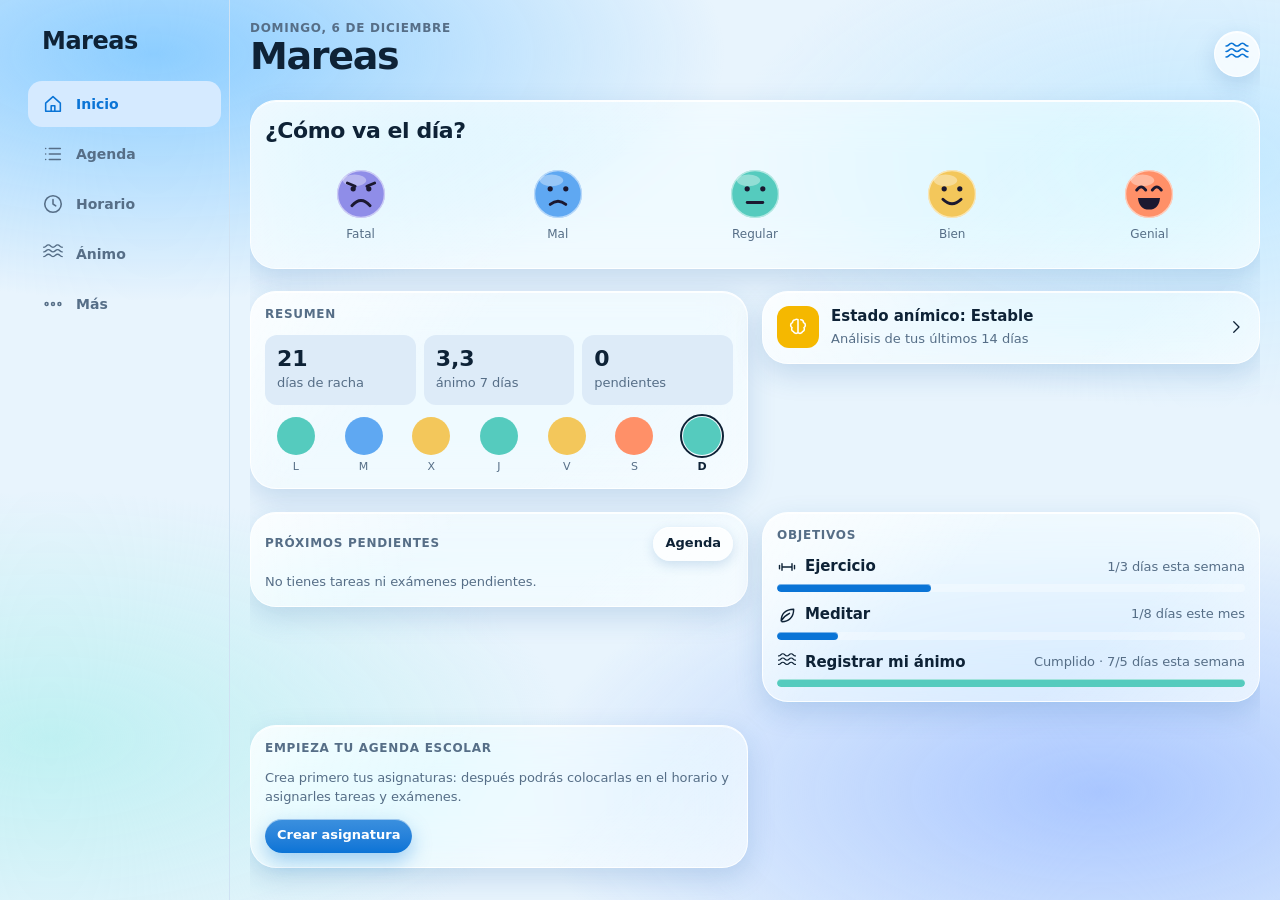
==== index.html @ a51c9228 "New features like advanced actions" ====
<!doctype html>
<html lang="es">
<head>
<meta charset="utf-8">
<meta name="viewport" content="width=device-width,initial-scale=1,viewport-fit=cover">
<meta name="theme-color" content="#201d1d">
<meta name="apple-mobile-web-app-capable" content="yes">
<meta name="mobile-web-app-capable" content="yes">
<link rel="manifest" href="manifest.webmanifest">
<link rel="icon" href="icon-192.png">
<link rel="apple-touch-icon" href="icon-192.png">
</head>
<body>
<title>Mareas</title>
<style>
/* Layout: one column app shell (max 520px), scrolling content, bottom tab bar, entry editor as a bottom sheet.
   One DOM, three skins. The base rules below are the Minimalista skin (flat, no effects, cheapest to paint);
   [data-skin="glass"] and [data-skin="android"] layers add Liquid Glass and Android on top. */
:root{
  --bg:#FAFAFA; --surface:#FFFFFF; --surface2:#F0F0F0; --fg:#171717; --muted:#666666; --line:#E4E4E4;
  --accent:#171717; --accent-ink:#FFFFFF; --accent-soft:#EBEBEB; --danger:#B42318; --ink:#1B1830;
  --m1:#7F7BC4; --m2:#6A9FCF; --m3:#6DB39D; --m4:#DDB04C; --m5:#E5855A;
  --font:system-ui,-apple-system,'Segoe UI',Roboto,'Helvetica Neue',Arial,sans-serif;
  --r:12px; --sw:1.6;
  --glass:#FFFFFF; --glass-hi:#FFFFFF; --glass-low:#F0F0F0; --glass-edge:#E4E4E4; --glass-sheet:#FAFAFA; --glass-list:#FFFFFF;
  --sheen:transparent; --glass-shadow:rgba(0,0,0,.12);
  --b1:#FAFAFA; --b2:#FAFAFA; --b3:#FAFAFA; --b4:#FAFAFA;
}
@media (prefers-color-scheme: dark){
  :root:not([data-theme="light"]){
    --bg:#0F0F0F; --surface:#181818; --surface2:#232323; --fg:#EDEDED; --muted:#9A9A9A; --line:#2B2B2B;
    --accent:#EDEDED; --accent-ink:#0F0F0F; --accent-soft:#2A2A2A; --danger:#F97066;
    --glass:#181818; --glass-hi:#181818; --glass-low:#232323; --glass-edge:#2B2B2B; --glass-sheet:#0F0F0F; --glass-list:#181818;
    --glass-shadow:rgba(0,0,0,.5); --b1:#0F0F0F; --b2:#0F0F0F; --b3:#0F0F0F; --b4:#0F0F0F;
    color-scheme:dark;
  }
}
:root[data-theme="dark"]{
  --bg:#0F0F0F; --surface:#181818; --surface2:#232323; --fg:#EDEDED; --muted:#9A9A9A; --line:#2B2B2B;
  --accent:#EDEDED; --accent-ink:#0F0F0F; --accent-soft:#2A2A2A; --danger:#F97066;
  --glass:#181818; --glass-hi:#181818; --glass-low:#232323; --glass-edge:#2B2B2B; --glass-sheet:#0F0F0F; --glass-list:#181818;
  --glass-shadow:rgba(0,0,0,.5); --b1:#0F0F0F; --b2:#0F0F0F; --b3:#0F0F0F; --b4:#0F0F0F;
  color-scheme:dark;
}

/* Liquid Glass tokens: sky blue */
:root[data-skin="glass"]{
  --font:-apple-system,BlinkMacSystemFont,'SF Pro Text','SF Pro Display','Segoe UI',system-ui,sans-serif; --sw:1.7; --r:26px;
  --bg:#E8F4FD; --surface:#FFFFFF; --surface2:#DDEBF8; --fg:#0E2236; --muted:#566E87; --line:#CFE2F3;
  --accent:#0A74D6; --accent-ink:#FFFFFF; --accent-soft:#D5EAFF; --danger:#C0362C;
  --m1:#8F8DE8; --m2:#5FA8F2; --m3:#55CBBE; --m4:#F3C75B; --m5:#FF9068;
  --glass:rgba(255,255,255,.48); --glass-hi:rgba(255,255,255,.74); --glass-low:rgba(255,255,255,.30); --glass-edge:rgba(255,255,255,.88);
  --glass-sheet:rgba(238,247,255,.84); --glass-list:rgba(255,255,255,.60); --sheen:rgba(255,255,255,.70); --glass-shadow:rgba(25,95,165,.18);
  --b1:#8CCDFF; --b2:#C2E8FF; --b3:#A9C6FF; --b4:#BFF0F2;
}
@media (prefers-color-scheme: dark){
  :root[data-skin="glass"]:not([data-theme="light"]){
    --bg:#06121E; --surface:#0E2236; --surface2:#15304A; --fg:#E6F2FF; --muted:#8CA7C2; --line:#1C3853;
    --accent:#5DB8FF; --accent-ink:#04121F; --accent-soft:#12365A; --danger:#FF8A80;
    --glass:rgba(14,38,64,.52); --glass-hi:rgba(40,88,136,.58); --glass-low:rgba(255,255,255,.06); --glass-edge:rgba(160,210,255,.20);
    --glass-sheet:rgba(8,26,44,.84); --glass-list:rgba(16,44,74,.62); --sheen:rgba(190,225,255,.15); --glass-shadow:rgba(0,0,0,.5);
    --b1:#0C4A7E; --b2:#08304F; --b3:#17408F; --b4:#0A5560;
    color-scheme:dark;
  }
}
:root[data-skin="glass"][data-theme="dark"]{
  --bg:#06121E; --surface:#0E2236; --surface2:#15304A; --fg:#E6F2FF; --muted:#8CA7C2; --line:#1C3853;
  --accent:#5DB8FF; --accent-ink:#04121F; --accent-soft:#12365A; --danger:#FF8A80;
  --glass:rgba(14,38,64,.52); --glass-hi:rgba(40,88,136,.58); --glass-low:rgba(255,255,255,.06); --glass-edge:rgba(160,210,255,.20);
  --glass-sheet:rgba(8,26,44,.84); --glass-list:rgba(16,44,74,.62); --sheen:rgba(190,225,255,.15); --glass-shadow:rgba(0,0,0,.5);
  --b1:#0C4A7E; --b2:#08304F; --b3:#17408F; --b4:#0A5560;
  color-scheme:dark;
}

/* Android tokens: tonal green surfaces */
:root[data-skin="android"]{
  --font:Roboto,'Google Sans','Segoe UI',system-ui,sans-serif; --sw:2; --r:20px;
  --bg:#F7FAF4; --surface:#EAF0E6; --surface2:#DCE5D8; --fg:#181D19; --muted:#4A574D; --line:#BCC8BC;
  --accent:#006C4D; --accent-ink:#FFFFFF; --accent-soft:#C2EDD7; --danger:#BA1A1A;
  --m1:#9B8AD6; --m2:#6BA6E5; --m3:#5DC3A0; --m4:#EFC24D; --m5:#F28B66;
}
@media (prefers-color-scheme: dark){
  :root[data-skin="android"]:not([data-theme="light"]){
    --bg:#0F1511; --surface:#1B211C; --surface2:#262D27; --fg:#DFE4DC; --muted:#A5B0A6; --line:#404941;
    --accent:#6FDBB0; --accent-ink:#003826; --accent-soft:#264A3A; --danger:#FFB4AB;
    color-scheme:dark;
  }
}
:root[data-skin="android"][data-theme="dark"]{
  --bg:#0F1511; --surface:#1B211C; --surface2:#262D27; --fg:#DFE4DC; --muted:#A5B0A6; --line:#404941;
  --accent:#6FDBB0; --accent-ink:#003826; --accent-soft:#264A3A; --danger:#FFB4AB;
  color-scheme:dark;
}


/* Open-Code tokens: warm dark terminal, Apple HIG semantic colors */
:root[data-skin="opencode"]{
  --font:'Berkeley Mono','JetBrains Mono','SF Mono',ui-monospace,Menlo,Consolas,'Liberation Mono',monospace; --sw:1.6; --r:4px;
  --bg:#201d1d; --surface:#2a2626; --surface2:#332f2f; --fg:#fdfcfc; --muted:#9a9898; --line:#423e3e;
  --accent:#007aff; --accent-ink:#fdfcfc; --accent-soft:#12304f; --danger:#ff3b30;
  --m1:#5e5ce6; --m2:#0a84ff; --m3:#30d158; --m4:#ffd60a; --m5:#ff9f0a;
  --glass:#2a2626; --glass-hi:#2a2626; --glass-low:#332f2f; --glass-edge:#423e3e; --glass-sheet:#201d1d; --glass-list:#2a2626;
  --sheen:transparent; --glass-shadow:rgba(0,0,0,.4);
  --b1:#201d1d; --b2:#201d1d; --b3:#201d1d; --b4:#201d1d;
  color-scheme:dark;
}
[data-skin="opencode"] body{font-size:14px;line-height:1.6}
[data-skin="opencode"] .card,[data-skin="opencode"] .entry,[data-skin="opencode"] .btn,[data-skin="opencode"] .field,[data-skin="opencode"] .fchip,[data-skin="opencode"] .act,[data-skin="opencode"] .chip,[data-skin="opencode"] .banner,[data-skin="opencode"] .seg,[data-skin="opencode"] .sheetbox,[data-skin="opencode"] .skin,[data-skin="opencode"] .mth,[data-skin="opencode"] .sk-prev,[data-skin="opencode"] .orb{border-radius:4px}
[data-skin="opencode"] .sheetbox{border-radius:4px 4px 0 0}
[data-skin="opencode"] .card{box-shadow:none;border:1px solid var(--line)}
[data-skin="opencode"] .brand::before{content:"$ ";color:var(--m3)}
[data-skin="opencode"] .today{text-transform:lowercase}
[data-skin="opencode"] h2,[data-skin="opencode"] h3{letter-spacing:0;text-transform:none}
[data-skin="opencode"] .btn{font-weight:600;padding-inline:20px;letter-spacing:0}
[data-skin="opencode"] .btn.ghost{border:1.5px solid var(--line);background:none;color:var(--fg)}
[data-skin="opencode"] .btn:active{transform:translateY(1px)}
[data-skin="opencode"] a{text-decoration:underline;color:var(--accent)}
[data-skin="opencode"] #tabs{border-top:1px solid var(--line);background:var(--bg)}
[data-skin="opencode"] .muted{color:var(--muted)}

*{box-sizing:border-box}
html,body{height:100%}
html{-webkit-tap-highlight-color:transparent}
body{margin:0;background:var(--bg);color:var(--fg);font-family:var(--font);font-size:15px;line-height:1.45;-webkit-font-smoothing:antialiased}
button{font:inherit;color:inherit;background:none;border:0;cursor:pointer;padding:0;touch-action:manipulation}
input,textarea,select{font:inherit;color:var(--fg)}
:focus-visible{outline:2px solid var(--accent);outline-offset:2px;border-radius:8px}
.ic{display:block;flex:none;fill:none;stroke:currentColor;stroke-width:var(--sw);stroke-linecap:round;stroke-linejoin:round}
#sprite{position:absolute;width:0;height:0;overflow:hidden}

#app{height:100%;max-width:520px;margin:0 auto;padding-inline:16px;display:flex;flex-direction:column}
#view{flex:1;min-height:0;overflow-y:auto;overscroll-behavior:contain;padding-block:14px 12px;display:flex;flex-direction:column;gap:12px;scrollbar-width:thin}
#view>*{flex:none}

/* header */
.top{display:flex;align-items:flex-end;justify-content:space-between;gap:12px}
.ttl{display:flex;flex-direction:column;min-width:0}
.today{order:-1;color:var(--muted);font-size:12px;text-transform:capitalize}
.brand{font-weight:700;font-size:24px;line-height:1.15;letter-spacing:-.02em}
.orb{display:none}
h2{font-size:19px;font-weight:700;margin:0;letter-spacing:-.01em}
h3{font-size:12px;font-weight:600;letter-spacing:.06em;text-transform:uppercase;color:var(--muted);margin:0}
.muted{color:var(--muted)}
.small{font-size:13px}
.big{font-size:28px;font-weight:700;line-height:1;font-variant-numeric:tabular-nums}
.cathead{font-size:13px;font-weight:600;color:var(--muted);padding-left:2px}

/* surfaces */
.card{background:var(--surface);border:1px solid var(--line);border-radius:var(--r);padding:14px}
.stack{display:flex;flex-direction:column;gap:12px}
.row{display:flex;align-items:center;gap:10px}
.between{justify-content:space-between}

/* quick mood */
.quick{display:flex;flex-direction:column;gap:12px}
.faces{display:grid;grid-template-columns:repeat(5,1fr);gap:6px}
.facebtn{display:flex;flex-direction:column;align-items:center;gap:6px;padding:8px 2px;border-radius:10px;font-size:12px;color:var(--muted);border:2px solid transparent}
.facebtn svg{width:100%;max-width:52px;height:auto}
.facebtn.sel{border-color:var(--accent);color:var(--fg);background:var(--accent-soft)}

/* banner and buttons */
.banner{display:flex;gap:12px;align-items:center;justify-content:space-between;background:var(--accent-soft);border-radius:var(--r);padding:12px 14px;font-size:13px}
.btn{display:inline-flex;align-items:center;justify-content:center;gap:8px;min-height:42px;padding:0 16px;border-radius:8px;font-weight:600;background:var(--accent);color:var(--accent-ink)}
.btn.ghost{background:var(--surface2);color:var(--fg)}
.btn.danger{background:transparent;color:var(--danger);border:1px solid var(--danger)}
.btn.sm{min-height:34px;padding:0 12px;font-size:13px}
.btn.wide{width:100%}
.more{align-self:center}

/* entries */
.day{display:flex;flex-direction:column;gap:8px}
.entry{display:grid;grid-template-columns:44px minmax(0,1fr);gap:12px;text-align:left;width:100%;align-items:start;content-visibility:auto;contain-intrinsic-size:auto 96px}
.entry:focus-visible{outline-offset:-3px}
.entry .when{font-size:12px;color:var(--muted);font-variant-numeric:tabular-nums}
.entry .name{font-weight:600}
.chips{display:flex;flex-wrap:wrap;gap:6px;margin-top:6px}
.chip{display:inline-flex;align-items:center;gap:5px;font-size:12px;background:var(--surface2);border-radius:999px;padding:3px 10px 3px 7px;color:var(--muted)}
.note{margin:6px 0 0;font-size:14px;overflow-wrap:anywhere;white-space:pre-wrap}
.entry .note{display:-webkit-box;-webkit-line-clamp:6;-webkit-box-orient:vertical;overflow:hidden}
.empty{text-align:center;padding:28px 12px;color:var(--muted)}

/* filters and calendar */
.fchip{width:40px;height:40px;border-radius:10px;display:grid;place-items:center;background:var(--surface2);border:2px solid transparent;opacity:.75}
.fchip.on{border-color:var(--accent);opacity:1}
select.field{appearance:auto}
.bdg{position:absolute;top:2px;right:4px;font-size:9px;line-height:1;font-weight:700;opacity:.8}
.ygrid{display:grid;grid-template-columns:22px repeat(12,minmax(0,1fr));gap:3px;align-items:center}
.ygrid .yl{font-size:10px;color:var(--muted);text-align:center;font-variant-numeric:tabular-nums}
.ygrid button,.ygrid i{height:15px;border-radius:4px;background:var(--surface2);display:block}
.ygrid i.nx{background:none}
.ygrid button.now{outline:2px solid var(--fg);outline-offset:0}
.cal-head{display:flex;align-items:center;justify-content:space-between}
.iconbtn{width:40px;height:40px;border-radius:10px;display:grid;place-items:center;background:var(--surface2)}
.iconbtn[disabled]{opacity:.35;cursor:default}
.month{font-weight:700;font-size:19px;text-transform:capitalize}
.grid7{display:grid;grid-template-columns:repeat(7,minmax(0,1fr));gap:6px}
.dow{font-size:11px;text-align:center;color:var(--muted);font-weight:600}
.cell{aspect-ratio:1;border-radius:10px;display:grid;place-items:center;font-size:13px;font-weight:600;font-variant-numeric:tabular-nums;background:var(--surface2);color:var(--muted);border:2px solid transparent;position:relative}
.cell.has{color:var(--ink)}
.cell.blank{background:none}
.cell.fut{opacity:.45}
.cell.now{border-color:var(--fg)}
.cell.sel{outline:3px solid var(--accent);outline-offset:1px}
.legend{display:flex;gap:10px;align-items:center;flex-wrap:wrap;font-size:12px;color:var(--muted)}
.legend i{width:14px;height:14px;border-radius:5px;display:inline-block}

/* stats */
.seg{display:grid;grid-template-columns:repeat(4,1fr);background:var(--surface2);border-radius:10px;padding:3px;gap:3px}
.seg button{min-height:36px;border-radius:8px;font-weight:600;font-size:13px;color:var(--muted)}
.seg button.on{background:var(--surface);color:var(--fg)}
.kpis{display:grid;grid-template-columns:repeat(3,minmax(0,1fr));gap:10px}
.kpi{display:flex;flex-direction:column;gap:2px}
.kpi b{font-size:26px;line-height:1.1;font-variant-numeric:tabular-nums}
.kpi span{font-size:12px;color:var(--muted)}
.chart{width:100%;height:auto;display:block}
.chart text{fill:var(--muted);font-size:10px;font-family:var(--font)}
.chart .grid{stroke:var(--line);stroke-width:1}
.dist{display:flex;height:14px;border-radius:7px;overflow:hidden;gap:2px}
.dist i{display:block;min-width:0}
.drow{display:grid;grid-template-columns:28px 1fr auto;gap:10px;align-items:center;font-size:14px}
.drow svg{width:28px;height:28px}
.srow{display:grid;grid-template-columns:minmax(0,5.5em) 1fr auto;gap:10px;align-items:center;font-size:13px}
.srow span:first-child{overflow:hidden;text-overflow:ellipsis;white-space:nowrap}
.bar{height:8px;border-radius:4px;background:var(--surface2);overflow:hidden}
.bar i{display:block;height:100%;border-radius:4px}
.arow{display:grid;grid-template-columns:22px minmax(0,1fr) 110px 40px;gap:10px;align-items:center;font-size:14px}
.arow .nm{overflow:hidden;text-overflow:ellipsis;white-space:nowrap}
.div{position:relative;height:10px;background:var(--surface2);border-radius:5px}
.div::before{content:"";position:absolute;left:50%;top:-2px;bottom:-2px;width:2px;background:var(--muted);opacity:.5}
.div i{position:absolute;top:0;bottom:0;border-radius:5px}
.delta{font-variant-numeric:tabular-nums;font-weight:600;text-align:right;font-size:13px}

/* scales */
.sc{display:flex;flex-direction:column;gap:8px}
.sclv{display:grid;grid-template-columns:repeat(5,minmax(0,1fr));gap:6px}
.sclv button{min-height:44px;border-radius:10px;border:1px solid var(--line);background:var(--surface);font-weight:600;color:var(--muted);font-variant-numeric:tabular-nums}
.sclv button.on{background:var(--accent);border-color:var(--accent);color:var(--accent-ink)}
.sclv input.field{min-height:40px;padding:6px 4px;text-align:center;font-size:13px}

/* settings */
.arow-s{display:grid;grid-template-columns:22px minmax(0,1fr) auto;gap:12px;align-items:center;padding:8px 0;border-bottom:1px solid var(--line)}
.arow-s:last-child{border-bottom:0}
.field{width:100%;min-height:44px;border-radius:8px;border:1px solid var(--line);background:var(--surface);padding:10px 12px}
textarea.field{min-height:96px;resize:vertical}
.ipw{max-height:300px;overflow-y:auto;display:flex;flex-direction:column;gap:8px;padding:2px;scrollbar-width:thin}
.iconpick{display:grid;grid-template-columns:repeat(auto-fill,minmax(44px,1fr));gap:6px}
.iconpick button{height:44px;border-radius:10px;display:grid;place-items:center;background:var(--surface2);color:var(--muted);border:2px solid transparent}
.iconpick button.on{border-color:var(--accent);color:var(--fg);background:var(--accent-soft)}
.msg{font-size:13px;color:var(--muted)}
.skins{display:grid;grid-template-columns:repeat(auto-fit,minmax(132px,1fr));gap:10px}
.skin{display:flex;flex-direction:column;gap:6px;text-align:left;padding:8px;border-radius:12px;border:2px solid var(--line);background:var(--surface2)}
.skin.on{border-color:var(--accent)}
.skin b{display:block;font-size:14px}
.sk-prev{display:block;position:relative;height:66px;border-radius:8px;overflow:hidden}
.sk-prev i{position:absolute;display:block}

/* tab bar */
#tabs{flex:none;display:grid;grid-template-columns:repeat(5,1fr);gap:2px;background:var(--bg);border-top:1px solid var(--line);margin-inline:-16px;padding:4px 16px max(4px,env(safe-area-inset-bottom,0px))}
#tabs button{display:flex;flex-direction:column;align-items:center;gap:2px;padding:8px 0 6px;font-size:11px;font-weight:600;color:var(--muted)}
#tabs button.on{color:var(--accent)}

/* sheet */
#sheet{position:fixed;inset:0;z-index:20;display:none;align-items:flex-end;justify-content:center;background:rgba(0,0,0,.45)}
#sheet.open{display:flex}
.sheetbox{width:100%;max-width:520px;max-height:94%;overflow-y:auto;background:var(--bg);border-radius:16px 16px 0 0;padding:18px 16px max(20px,env(safe-area-inset-bottom,0px));display:flex;flex-direction:column;gap:18px}
.acts{display:grid;grid-template-columns:repeat(auto-fill,minmax(78px,1fr));gap:8px}
.act{display:flex;flex-direction:column;align-items:center;gap:6px;padding:10px 4px;border-radius:10px;background:var(--surface);border:2px solid var(--line);font-size:12px;text-align:center;color:var(--muted);min-width:0}
.act span{max-width:100%;overflow:hidden;text-overflow:ellipsis;white-space:nowrap}
.act.on{border-color:var(--accent);background:var(--accent-soft);color:var(--fg)}
.datefields{display:grid;grid-template-columns:repeat(auto-fit,minmax(150px,1fr));gap:10px}
@media (max-width:380px){.arow{grid-template-columns:22px minmax(0,1fr) 80px 36px}.kpi b{font-size:22px}}

/* ===== Liquid Glass: sky blue, translucent, light on edges. Blur only on a few large surfaces; list items stay cheap. ===== */
[data-skin="glass"] body::before{content:"";position:fixed;inset:0;z-index:-1;pointer-events:none;background:
  radial-gradient(62% 38% at 12% 6%,var(--b1) 0,transparent 72%),
  radial-gradient(52% 38% at 94% 18%,var(--b2) 0,transparent 72%),
  radial-gradient(62% 42% at 86% 88%,var(--b3) 0,transparent 72%),
  radial-gradient(56% 38% at 4% 82%,var(--b4) 0,transparent 72%)}
[data-skin="glass"] body{letter-spacing:-.005em}
[data-skin="glass"] h2{font-size:22px;letter-spacing:-.02em}
[data-skin="glass"] .brand{font-size:38px;line-height:1.05;letter-spacing:-.035em}
[data-skin="glass"] .today{font-size:12px;font-weight:600;letter-spacing:.06em;text-transform:uppercase}
[data-skin="glass"] .orb{display:grid;width:46px;height:46px;border-radius:50%;place-items:center;flex:none;color:var(--accent);
  background:var(--glass-hi);border:1px solid var(--glass-edge);box-shadow:inset 0 1px 0 var(--glass-edge),0 8px 22px var(--glass-shadow)}
[data-skin="glass"] .card,[data-skin="glass"] .banner{background:var(--glass);border:1px solid var(--glass-edge);position:relative;isolation:isolate;
  -webkit-backdrop-filter:blur(22px) saturate(1.7);backdrop-filter:blur(22px) saturate(1.7);
  box-shadow:inset 0 1px 0 var(--glass-edge),0 10px 28px var(--glass-shadow)}
[data-skin="glass"] .card::before,[data-skin="glass"] .banner::before{content:"";position:absolute;inset:0;border-radius:inherit;z-index:-1;pointer-events:none;
  background:linear-gradient(140deg,var(--sheen) 0,transparent 36%,transparent 68%,var(--glass-low) 100%)}
[data-skin="glass"] .banner{border-radius:20px;font-weight:500}
[data-skin="glass"] .entry{background:var(--glass-list);-webkit-backdrop-filter:none;backdrop-filter:none;border-radius:24px;box-shadow:inset 0 1px 0 var(--glass-edge),0 6px 16px var(--glass-shadow)}
[data-skin="glass"] .entry::before{display:none}
[data-skin="glass"] .facebtn,[data-skin="glass"] .act,[data-skin="glass"] .cell,[data-skin="glass"] .btn,[data-skin="glass"] .iconbtn,[data-skin="glass"] #tabs button,[data-skin="glass"] .entry,[data-skin="glass"] .sclv button{transition:transform .18s cubic-bezier(.3,1.4,.5,1),background-color .2s}
[data-skin="glass"] .facebtn:active,[data-skin="glass"] .act:active,[data-skin="glass"] .cell:active,[data-skin="glass"] .btn:active,[data-skin="glass"] .iconbtn:active,[data-skin="glass"] #tabs button:active,[data-skin="glass"] .entry:active,[data-skin="glass"] .sclv button:active{transform:scale(.97)}
[data-skin="glass"] #tabs{margin:0 0 max(10px,env(safe-area-inset-bottom,0px));padding:6px;gap:4px;border:1px solid var(--glass-edge);border-radius:32px;background:var(--glass);
  -webkit-backdrop-filter:blur(26px) saturate(1.9);backdrop-filter:blur(26px) saturate(1.9);box-shadow:inset 0 1px 0 var(--glass-edge),0 14px 34px var(--glass-shadow)}
[data-skin="glass"] #tabs button{border-radius:26px}
[data-skin="glass"] #tabs button.on{background:var(--glass-hi);box-shadow:inset 0 1px 0 var(--glass-edge),0 4px 12px var(--glass-shadow)}
[data-skin="glass"] #sheet{background:rgba(10,30,52,.28);-webkit-backdrop-filter:blur(6px);backdrop-filter:blur(6px)}
[data-skin="glass"] .sheetbox{background:var(--glass-sheet);border:1px solid var(--glass-edge);border-bottom:0;border-radius:34px 34px 0 0;
  -webkit-backdrop-filter:blur(34px) saturate(1.9);backdrop-filter:blur(34px) saturate(1.9);
  box-shadow:inset 0 1px 0 var(--glass-edge),0 -12px 40px var(--glass-shadow);animation:sheetin .38s cubic-bezier(.2,.9,.3,1.1)}
[data-skin="glass"] .seg{background:var(--glass-low);border:1px solid var(--glass-edge);border-radius:18px;-webkit-backdrop-filter:blur(16px);backdrop-filter:blur(16px)}
[data-skin="glass"] .seg button{border-radius:14px}
[data-skin="glass"] .seg button.on{background:var(--glass-hi);box-shadow:inset 0 1px 0 var(--glass-edge),0 3px 8px var(--glass-shadow)}
[data-skin="glass"] .field{background:var(--glass-low);border:1px solid var(--glass-edge);border-radius:16px;box-shadow:inset 0 1px 3px rgba(0,30,60,.08)}
[data-skin="glass"] .btn{border-radius:18px;background:linear-gradient(180deg,color-mix(in srgb,var(--accent) 80%,#fff) 0,var(--accent) 100%);
  box-shadow:inset 0 1px 0 rgba(255,255,255,.5),0 8px 20px color-mix(in srgb,var(--accent) 34%,transparent)}
[data-skin="glass"] .btn.ghost{background:var(--glass-hi);color:var(--fg);box-shadow:inset 0 1px 0 var(--glass-edge),0 4px 12px var(--glass-shadow)}
[data-skin="glass"] .btn.danger{background:transparent;box-shadow:none}
[data-skin="glass"] .iconbtn{background:var(--glass-hi);border:1px solid var(--glass-edge);border-radius:16px;box-shadow:inset 0 1px 0 var(--glass-edge)}
[data-skin="glass"] .facebtn{border-radius:20px}
[data-skin="glass"] .facebtn.sel{background:var(--glass-hi);border-color:transparent;box-shadow:inset 0 1px 0 var(--glass-edge),0 0 0 2px color-mix(in srgb,var(--accent) 45%,transparent),0 6px 16px var(--glass-shadow)}
[data-skin="glass"] .chip{background:var(--glass-low);border:1px solid var(--glass-edge)}
[data-skin="glass"] .act{background:var(--glass-low);border:1px solid var(--glass-edge);border-radius:20px}
[data-skin="glass"] .act.on{background:var(--glass-hi);border-color:var(--accent);box-shadow:0 0 0 2px color-mix(in srgb,var(--accent) 28%,transparent),inset 0 1px 0 var(--glass-edge)}
[data-skin="glass"] .cell{background:var(--glass-low);border-radius:15px}
[data-skin="glass"] .cell.has{box-shadow:inset 0 1px 0 rgba(255,255,255,.55),inset 0 -3px 6px rgba(0,0,0,.08)}
[data-skin="glass"] .ygrid button,[data-skin="glass"] .ygrid i{background:var(--glass-low)}
[data-skin="glass"] .ygrid i.nx{background:none}
[data-skin="glass"] .iconpick button{background:var(--glass-low);border-radius:15px}
[data-skin="glass"] .iconpick button.on{background:var(--glass-hi);color:var(--accent)}
[data-skin="glass"] .fchip{background:var(--glass-low);border-radius:16px}
[data-skin="glass"] .sclv button{background:var(--glass-low);border:1px solid var(--glass-edge);border-radius:16px}
[data-skin="glass"] .sclv button.on{background:var(--accent);border-color:var(--accent)}
[data-skin="glass"] .skin{background:var(--glass-low);border:2px solid var(--glass-edge);border-radius:20px}
[data-skin="glass"] .skin.on{border-color:var(--accent)}
[data-skin="glass"] .bar,[data-skin="glass"] .div{background:var(--glass-low)}
[data-skin="glass"] .dist i,[data-skin="glass"] .bar i{box-shadow:inset 0 1px 0 rgba(255,255,255,.45)}
[data-skin="glass"] .arow-s{border-bottom-color:var(--glass-edge)}
[data-skin="glass"] #view.enter>*{animation:rise .45s cubic-bezier(.2,.8,.2,1) both}
[data-skin="glass"] #view.enter>*:nth-child(2){animation-delay:.04s}
[data-skin="glass"] #view.enter>*:nth-child(3){animation-delay:.08s}
[data-skin="glass"] #view.enter>*:nth-child(4){animation-delay:.12s}
[data-skin="glass"] #view.enter>*:nth-child(n+5){animation-delay:.16s}
@keyframes rise{from{transform:translateY(12px)}to{transform:none}}
@keyframes sheetin{from{transform:translateY(60px)}to{transform:none}}
@supports not ((backdrop-filter:blur(1px)) or (-webkit-backdrop-filter:blur(1px))){
  [data-skin="glass"] .card,[data-skin="glass"] .banner,[data-skin="glass"] #tabs,[data-skin="glass"] .seg{background:var(--surface)}
  [data-skin="glass"] .sheetbox{background:var(--bg)}
}
@media (prefers-reduced-transparency: reduce){
  [data-skin="glass"] .card,[data-skin="glass"] .banner,[data-skin="glass"] #tabs,[data-skin="glass"] .seg,[data-skin="glass"] .sheetbox,[data-skin="glass"] #sheet{-webkit-backdrop-filter:none;backdrop-filter:none}
  [data-skin="glass"] .card,[data-skin="glass"] .banner,[data-skin="glass"] #tabs,[data-skin="glass"] .entry{background:var(--surface)}
  [data-skin="glass"] .sheetbox{background:var(--bg)}
}

/* ===== Android: flat tonal surfaces, pill buttons, full-width bottom navigation with an indicator pill ===== */
[data-skin="android"] .brand{font-size:22px;font-weight:500;letter-spacing:0}
[data-skin="android"] .top{align-items:center;padding-block:4px}
[data-skin="android"] .today{order:0;font-size:12px}
[data-skin="android"] .card{border:0;border-radius:20px;padding:16px}
[data-skin="android"] .quick{background:var(--accent-soft)}
[data-skin="android"] .entry{border-radius:20px}
[data-skin="android"] .banner{border-radius:16px}
[data-skin="android"] .btn{border-radius:999px;min-height:40px;padding:0 22px}
[data-skin="android"] .btn.sm{min-height:32px;padding:0 16px}
[data-skin="android"] .btn.ghost{background:var(--accent-soft)}
[data-skin="android"] .btn.danger{border:1px solid var(--line)}
[data-skin="android"] .btn:active,[data-skin="android"] .act:active,[data-skin="android"] .facebtn:active,[data-skin="android"] .iconbtn:active,[data-skin="android"] .entry:active,[data-skin="android"] .cell:active{opacity:.82}
[data-skin="android"] .facebtn{border-radius:16px}
[data-skin="android"] .facebtn.sel{background:var(--surface);border-color:transparent;box-shadow:0 0 0 2px var(--accent)}
[data-skin="android"] .chip{border-radius:8px;padding:3px 9px 3px 6px;background:var(--surface2)}
[data-skin="android"] .field{border-radius:12px;background:transparent;border:1px solid var(--muted)}
[data-skin="android"] .field:focus{outline:none;border-color:var(--accent);box-shadow:0 0 0 1px var(--accent)}
[data-skin="android"] .seg{padding:0;gap:0;background:transparent;border:1px solid var(--line);border-radius:999px;overflow:hidden}
[data-skin="android"] .seg button{border-radius:0;min-height:40px;border-right:1px solid var(--line)}
[data-skin="android"] .seg button:last-child{border-right:0}
[data-skin="android"] .seg button.on{background:var(--accent-soft)}
[data-skin="android"] .iconbtn{border-radius:50%;background:transparent}
[data-skin="android"] .iconbtn:active{background:var(--accent-soft)}
[data-skin="android"] .cell{border-radius:50%;background:transparent;font-weight:500}
[data-skin="android"] .cell.has{font-weight:600}
[data-skin="android"] .cell.now{border-color:var(--accent)}
[data-skin="android"] .ygrid button,[data-skin="android"] .ygrid i{border-radius:50%}
[data-skin="android"] .act{border-radius:16px;background:transparent;border:1px solid var(--line)}
[data-skin="android"] .act.on{background:var(--accent-soft);border-color:transparent;box-shadow:0 0 0 1.5px var(--accent)}
[data-skin="android"] .iconpick button{border-radius:50%;background:transparent}
[data-skin="android"] .iconpick button.on{background:var(--accent-soft);border-color:transparent;color:var(--accent)}
[data-skin="android"] .fchip{border-radius:50%;background:transparent}
[data-skin="android"] .sclv button{border-radius:999px;background:transparent}
[data-skin="android"] .skin{border-radius:16px}
[data-skin="android"] #tabs{gap:0;background:var(--surface);border-top:0;padding:12px 16px max(14px,env(safe-area-inset-bottom,0px))}
[data-skin="android"] #tabs button{gap:4px;padding:0;font-size:12px;font-weight:500}
[data-skin="android"] #tabs button svg{box-sizing:content-box;width:24px;height:24px;padding:4px 14px;border-radius:16px}
[data-skin="android"] #tabs button.on{color:var(--fg);font-weight:600}
[data-skin="android"] #tabs button.on svg{background:var(--accent-soft);color:var(--accent)}
[data-skin="android"] .sheetbox{position:relative;background:var(--surface);border-radius:28px 28px 0 0;padding-top:30px}
[data-skin="android"] .sheetbox::before{content:"";position:absolute;top:10px;left:50%;width:32px;height:4px;margin-left:-16px;border-radius:2px;background:var(--muted);opacity:.5}

@media (prefers-reduced-motion: reduce){*{animation:none!important;transition:none!important}}

.mgrid{display:flex;flex-wrap:wrap;gap:8px}
.mw{position:relative}
.mth{position:relative;width:76px;height:76px;border-radius:12px;overflow:hidden;background:var(--line);display:block;flex:none;padding:0;border:0;cursor:pointer;color:#fff}
.mth img{width:100%;height:100%;object-fit:cover;display:block}
.mth .pl{position:absolute;inset:0;display:flex;align-items:center;justify-content:center;background:rgba(0,0,0,.25)}
.mw .rm{position:absolute;top:-6px;right:-6px;width:26px;height:26px;border-radius:50%;background:var(--danger);color:#fff;display:flex;align-items:center;justify-content:center;border:2px solid var(--bg);padding:0}
.mstrip{display:flex;gap:6px;margin-top:8px;flex-wrap:wrap}
.mstrip .mth{width:58px;height:58px;border-radius:10px}
.mstrip .more{display:flex;align-items:center;justify-content:center;width:58px;height:58px;border-radius:10px;background:var(--line);font-weight:600;font-size:14px}
.madd{display:flex;gap:8px;flex-wrap:wrap}
#lb{position:fixed;inset:0;z-index:40;display:none;flex-direction:column;background:rgba(0,0,0,.94);color:#fff}
#lb.open{display:flex}
#lb .lbtop{display:flex;align-items:center;justify-content:space-between;gap:8px;padding:max(10px,env(safe-area-inset-top,0px)) 12px 8px}
#lb .lbbody{flex:1;min-height:0;display:flex;align-items:center;justify-content:center;position:relative;touch-action:pan-y}
#lb .lbbody img,#lb .lbbody video{max-width:100%;max-height:100%;object-fit:contain}
#lb .lbb{width:44px;height:44px;border-radius:50%;background:rgba(255,255,255,.14);color:#fff;border:0;display:flex;align-items:center;justify-content:center;padding:0;cursor:pointer;font:inherit;text-decoration:none}
#lb .lbn{position:absolute;top:50%;transform:translateY(-50%)}
#lb .lbn.l{left:8px}#lb .lbn.r{right:8px}
#lb .lbc{font-size:13px;font-variant-numeric:tabular-nums}

.swatches{display:flex;flex-wrap:wrap;gap:10px}
.sw{width:38px;height:38px;border-radius:50%;border:3px solid transparent;box-shadow:inset 0 0 0 2px var(--bg)}
.sw.on{border-color:var(--fg)}
.mrow{display:flex;align-items:center;gap:12px;text-align:left;width:100%}
.mrow>.mid{flex:1;min-width:0;display:flex;flex-direction:column;gap:2px}
.sbadge{width:42px;height:42px;border-radius:12px;display:flex;align-items:center;justify-content:center;color:#fff;flex:none}
.dot{display:inline-block;width:9px;height:9px;border-radius:50%;flex:none}
.bar2{display:flex;align-items:center;gap:8px}
.bar2 h2{margin:0}
.tile{display:flex;flex-direction:column;gap:2px;padding:12px;border-radius:12px;background:var(--surface2);flex:1;min-width:0}
.tile b{font-size:22px;line-height:1.1}
.tiles{display:flex;gap:8px}

.dchips{display:flex;gap:6px}
.dchip{flex:1;min-height:46px;border-radius:12px;background:var(--surface2);font-weight:600;font-size:13px;display:flex;flex-direction:column;align-items:center;justify-content:center;gap:1px}
.dchip small{font-size:10px;font-weight:500;opacity:.7}
.dchip.on{background:var(--accent);color:var(--accent-ink)}
.dchip.td:not(.on){box-shadow:inset 0 -3px 0 var(--accent)}
.crow{display:flex;align-items:center;gap:12px;text-align:left;width:100%;border-left:6px solid var(--cc,var(--accent))}
.crow .ctime{display:flex;flex-direction:column;min-width:48px;font-variant-numeric:tabular-nums}
.crow .mid{flex:1;min-width:0;display:flex;flex-direction:column;gap:2px}
.nowbadge{font-size:11px;font-weight:700;padding:2px 8px;border-radius:99px;background:var(--accent);color:var(--accent-ink)}
.wg{display:grid;gap:0;font-size:11px}
.wgh,.wgb{display:grid;grid-template-columns:34px repeat(var(--nd),minmax(0,1fr))}
.wgh>div{text-align:center;font-weight:700;padding:4px 0;color:var(--muted)}
.wgh>div.td{color:var(--accent)}
.wgax{position:relative}
.wgax span{position:absolute;right:4px;transform:translateY(-50%);color:var(--muted);font-size:10px}
.wgc{position:relative;border-left:1px solid var(--line);background-image:linear-gradient(var(--line) 1px,transparent 1px);background-size:100% var(--hp)}
.wgc.td{background-color:var(--accent-soft)}
.cb{position:absolute;left:2px;right:2px;border-radius:6px;padding:3px 4px;color:#fff;overflow:hidden;text-align:left;font-size:10px;line-height:1.2;display:flex;flex-direction:column;gap:1px;box-shadow:0 0 0 1px rgba(0,0,0,.12)}
.cb b{font-size:10.5px;overflow:hidden;text-overflow:ellipsis;display:-webkit-box;-webkit-line-clamp:2;-webkit-box-orient:vertical}
.daysel{display:flex;gap:6px;flex-wrap:wrap}
.daysel button{min-width:44px;min-height:40px;padding:0 10px;border-radius:10px;background:var(--surface2);font-weight:600}
.daysel button.on{background:var(--accent);color:var(--accent-ink)}
.twin{display:grid;grid-template-columns:1fr 1fr;gap:10px}
.evrow{display:grid;grid-template-columns:auto minmax(0,1fr);gap:12px;align-items:center;padding:10px 12px}
.evmain{display:flex;flex-direction:column;gap:2px;text-align:left;min-width:0;width:100%;overflow-wrap:anywhere}
.evck{width:32px;height:32px;border-radius:50%;border:2px solid var(--cc,var(--muted));display:grid;place-items:center;color:#fff;flex:none}
.evck.on{background:var(--cc,var(--accent))}
.evdone .evmain{opacity:.55}.evdone .evmain b{text-decoration:line-through}
[data-skin="glass"] .evrow{background:var(--glass-list);-webkit-backdrop-filter:none;backdrop-filter:none;border-radius:22px}
[data-skin="glass"] .evrow::before{display:none}
.dots{position:absolute;bottom:3px;left:0;right:0;display:flex;justify-content:center;align-items:center;gap:2px;pointer-events:none;line-height:1}
.dots i{width:5px;height:5px;border-radius:50%;box-shadow:0 0 0 1px rgba(255,255,255,.9)}
.dots b{font-size:9px;color:inherit}
.dot{display:inline-block;width:9px;height:9px;border-radius:50%;flex:none}
.home7{display:grid;grid-template-columns:repeat(7,minmax(0,1fr));gap:6px}
.home7 button{display:flex;flex-direction:column;align-items:center;gap:4px;font-size:11px;color:var(--muted)}
.home7 i{display:block;width:100%;max-width:38px;aspect-ratio:1;border-radius:50%;background:var(--surface2)}
.home7 button.td{color:var(--fg);font-weight:700}
.home7 button.td i{outline:2px solid var(--fg);outline-offset:1px}

.pring{position:relative;width:min(260px,72vw);aspect-ratio:1;margin:4px auto}
.pring svg{width:100%;height:100%;transform:rotate(-90deg)}
.pring .tr{fill:none;stroke:var(--line);stroke-width:10}
.pring .pg{fill:none;stroke:var(--pc,var(--accent));stroke-width:10;stroke-linecap:round}
.pring .ctr{position:absolute;inset:0;display:flex;flex-direction:column;align-items:center;justify-content:center;gap:2px}
.pmT{font-size:48px;font-weight:700;font-variant-numeric:tabular-nums;line-height:1}
.pdots{display:flex;gap:8px;justify-content:center}
.pdots i{width:10px;height:10px;border-radius:50%;background:var(--line)}
.pdots i.on{background:var(--pc,var(--accent))}
.pbars{display:flex;align-items:flex-end;gap:6px;height:84px}
.pbars>div{flex:1;display:flex;flex-direction:column;align-items:center;justify-content:flex-end;gap:4px;height:100%;min-width:0}
.pbars i{display:block;width:100%;background:var(--accent);border-radius:4px 4px 0 0;min-height:2px}
.pbars small{font-size:10px;color:var(--muted)}
.tgl{display:flex;align-items:center;justify-content:space-between;gap:10px;min-height:44px;width:100%;text-align:left}
.tgl .sw2{width:42px;height:24px;border-radius:99px;background:var(--line);position:relative;flex:none}
.tgl .sw2::after{content:"";position:absolute;top:3px;left:3px;width:18px;height:18px;border-radius:50%;background:#fff;transition:transform .15s}
.tgl[aria-pressed="true"] .sw2{background:var(--accent)}
.tgl[aria-pressed="true"] .sw2::after{transform:translateX(18px)}

.sbars{display:flex;align-items:flex-end;gap:3px;height:120px}
.sbars>div{flex:1;min-width:0;display:flex;flex-direction:column;align-items:center;justify-content:flex-end;gap:3px;height:100%}
.sbars i{display:block;width:100%;border-radius:3px 3px 0 0;min-height:3px}
.sbars i.fu{opacity:.55}
.sbars small{font-size:9px;color:var(--muted);line-height:1}
.sbars .td small{color:var(--fg);font-weight:700}
.slevel{display:inline-block;padding:2px 10px;border-radius:99px;font-weight:700;font-size:13px;color:#fff}
.alertc{display:flex;gap:10px;align-items:flex-start;padding:10px 12px;border-radius:12px;background:var(--surface2);border-left:4px solid var(--danger)}

/* ===== Tema Apple Silicon: negro puro, cristal y gradientes líquidos (reutiliza las reglas de Liquid Glass) ===== */
:root[data-skin="glass"][data-variant="silicon"]{
  color-scheme:dark;--r:28px;
  --bg:#000000;--surface:#151516;--surface2:#1d1d20;--fg:#F5F5F7;--muted:#8E8E93;--line:rgba(255,255,255,.10);
  --accent:#2DA2FF;--accent-ink:#FFFFFF;--accent-soft:rgba(45,162,255,.18);--danger:#FF6B6B;
  --m1:#8B5CF6;--m2:#2D9CFF;--m3:#19D3B0;--m4:#FFB020;--m5:#FF4FA0;
  --glass:rgba(25,25,25,.40);--glass-hi:rgba(255,255,255,.10);--glass-low:rgba(255,255,255,.05);--glass-edge:rgba(255,255,255,.10);
  --glass-sheet:rgba(14,14,16,.84);--glass-list:rgba(255,255,255,.06);--sheen:rgba(255,255,255,.10);--glass-shadow:rgba(0,0,0,.45);
  --b1:rgba(255,0,204,.38);--b2:rgba(0,201,255,.30);--b3:rgba(51,51,153,.55);--b4:rgba(255,149,0,.22);
}
[data-variant="silicon"] body::before{inset:-12%;will-change:transform;animation:siliconfloat 16s ease-in-out infinite alternate}
@keyframes siliconfloat{from{transform:translate3d(-2%,-1%,0) scale(1)}to{transform:translate3d(3%,2%,0) scale(1.08)}}
[data-variant="silicon"] body::after{content:"";position:fixed;inset:0;z-index:5;pointer-events:none;opacity:.03;background-image:url("data:image/svg+xml,%3Csvg xmlns='http://www.w3.org/2000/svg' width='160' height='160'%3E%3Cfilter id='n'%3E%3CfeTurbulence type='fractalNoise' baseFrequency='.8' numOctaves='2' stitchTiles='stitch'/%3E%3C/filter%3E%3Crect width='100%25' height='100%25' filter='url(%23n)'/%3E%3C/svg%3E")}
[data-variant="silicon"] .brand,[data-variant="silicon"] #tabs::before{background:linear-gradient(135deg,#FF00CC,#00C9FF);-webkit-background-clip:text;background-clip:text;-webkit-text-fill-color:transparent;color:transparent}
[data-variant="silicon"] h2{font-weight:800;letter-spacing:-.02em}
[data-variant="silicon"] .card,[data-variant="silicon"] .banner{-webkit-backdrop-filter:blur(40px) saturate(180%);backdrop-filter:blur(40px) saturate(180%);box-shadow:inset 0 1px 0 rgba(255,255,255,.2),0 20px 40px rgba(0,0,0,.35)}
[data-variant="silicon"] .card .card,[data-variant="silicon"] .entry,[data-variant="silicon"] .evrow{-webkit-backdrop-filter:none;backdrop-filter:none;box-shadow:inset 0 1px 0 rgba(255,255,255,.14),0 6px 16px rgba(0,0,0,.35)}
[data-variant="silicon"] .btn{background:linear-gradient(135deg,#00A3FF,#0072FF 60%,#5E5CE6);box-shadow:inset 0 1px 0 rgba(255,255,255,.35),0 8px 24px rgba(0,114,255,.35)}
[data-variant="silicon"] .btn.ghost{background:var(--glass-hi);box-shadow:inset 0 1px 0 var(--glass-edge)}
[data-variant="silicon"] .btn.danger{background:transparent;box-shadow:none}
[data-variant="silicon"] #tabs button.on{background:linear-gradient(135deg,rgba(255,0,204,.28),rgba(0,201,255,.28));color:#fff}
[data-variant="silicon"] .sclv button.on,[data-variant="silicon"] .dchip.on,[data-variant="silicon"] .daysel button.on{background:linear-gradient(135deg,#00A3FF,#5E5CE6);border-color:transparent;color:#fff}
@media (hover:hover){[data-variant="silicon"] .btn:hover{filter:brightness(1.12)}[data-variant="silicon"] .entry:hover,[data-variant="silicon"] .evrow:hover{transform:translateY(-2px)}}

/* ===== Pantallas anchas: tablet vertical, iPad horizontal y ordenador ===== */
@media (min-width:700px){#app{max-width:760px}}
@media (min-width:900px) and (min-height:480px){
  #app{max-width:1320px;flex-direction:row;gap:20px;padding-inline:20px}
  #tabs::before{content:"Mareas";font-weight:700;font-size:24px;letter-spacing:-.02em;padding:6px 14px 18px}
  :root[data-skin] #tabs{order:-1;flex:none;width:210px;display:flex;flex-direction:column;justify-content:flex-start;gap:4px;margin:0;padding:18px 8px;border:0;border-right:1px solid var(--line);border-radius:0;background:transparent;box-shadow:none;-webkit-backdrop-filter:none;backdrop-filter:none;overflow-y:auto}
  :root[data-skin] #tabs button{flex-direction:row;justify-content:flex-start;gap:12px;width:100%;padding:12px 14px;font-size:14px;border-radius:14px}
  :root[data-skin] #tabs button.on{background:var(--accent-soft);box-shadow:none}
  :root[data-skin="android"] #tabs button svg,:root[data-skin="android"] #tabs button.on svg{padding:0;background:none;width:22px;height:22px}
  #view{padding-block:20px 24px;gap:14px}
  #view[data-tab="home"],#view[data-tab="stats"],#view[data-tab="stress"],#view[data-tab="pomo"],#view[data-tab="abs"],#view[data-tab="more"]{display:grid;grid-template-columns:repeat(2,minmax(0,1fr));align-items:start;gap:14px}
  #view>.top,#view>.seg,#view>.bar2,#view>h2,#view>.banner,#view>.quick,#view>.empty,#view>.cal-head,#view>.legend{grid-column:1/-1}
  #view[data-tab="mood"]>*,#view[data-tab="people"]>*,#view[data-tab="person"]>*,#view[data-tab="set"]>*,#view[data-tab="log"]>*,#view[data-tab="cal"]>*,#view[data-tab="agenda"]>*,#view[data-tab="subj"]>*,#view[data-tab="teach"]>*{max-width:1000px;width:100%;margin-inline:auto}
  #view[data-tab="sched"]>*{max-width:1100px;width:100%;margin-inline:auto}
  #tl .day{display:grid;grid-template-columns:repeat(2,minmax(0,1fr));gap:10px}
  #tl .day>h3{grid-column:1/-1}
  #sheet{align-items:center;padding:24px}
  .sheetbox{max-width:640px;max-height:90vh;border-radius:28px!important;padding-bottom:22px}
  :root[data-skin="android"] .sheetbox::before{display:none}
}
.pgrid{display:grid;grid-template-columns:repeat(auto-fill,minmax(88px,1fr));gap:6px;margin-bottom:6px}
.pgrid .mth{width:100%;height:auto;aspect-ratio:1;border-radius:10px}
</style>

<div id="sprite" aria-hidden="true"></div>
<div id="app">
  <main id="view" aria-live="polite"></main>
  <nav id="tabs" aria-label="Secciones"></nav>
</div>
<div id="sheet" role="dialog" aria-modal="true" aria-label="Entrada"></div>
<div id="lb" role="dialog" aria-modal="true" aria-label="Visor de fotos y vídeos"></div>

<script>
(function(){
'use strict';
var KEY='mareas.v1';
var INK='#1B1830';

/* ---------- icons (own set, 24px stroke) ---------- */
var ICONS={
  work:'<rect x="3" y="7" width="18" height="13" rx="2"/><path d="M9 7V5a1 1 0 011-1h4a1 1 0 011 1v2M3 13h18"/>',
  sport:'<path d="M6 8v8M18 8v8M3 10v4M21 10v4M6 12h12"/>',
  book:'<path d="M5 4h10a3 3 0 013 3v13H8a3 3 0 01-3-3z"/><path d="M5 17a3 3 0 013-3h10"/>',
  friends:'<circle cx="9" cy="8" r="3"/><circle cx="17" cy="9" r="2.5"/><path d="M3 20c0-3.500 2.700-6 6-6s6 2.500 6 6M15 14.500c3 0 6 1.500 6 5.500"/>',
  home:'<path d="M4 11l8-7 8 7v9H4z"/><path d="M10 20v-6h4v6"/>',
  heart:'<path d="M12 20s-7-4.500-7-10a4 4 0 017-2.500A4 4 0 0119 10c0 5.500-7 10-7 10z"/>',
  moon:'<path d="M20 14.500A8 8 0 019.500 4a8 8 0 1010.500 10.500z"/>',
  food:'<path d="M7 3v8a2 2 0 004 0V3M9 11v10M17 3c-2 2-3 5-3 8h3v10"/>',
  tree:'<path d="M12 21v-7"/><path d="M12 14c-4.500 0-7-3-6-6.500C6.500 5.500 9 4 12 4s5.500 1.500 6 3.500c1 3.500-1.500 6.500-6 6.500z"/>',
  music:'<path d="M9 18V5l11-2v13"/><circle cx="6.500" cy="18" r="2.500"/><circle cx="17.500" cy="16" r="2.500"/>',
  game:'<rect x="3" y="8" width="18" height="10" rx="5"/><path d="M8 11v4M6 13h4M16 12h.01M18 14h.01"/>',
  screen:'<rect x="3" y="5" width="18" height="12" rx="2"/><path d="M8 21h8M12 17v4"/>',
  coffee:'<path d="M5 9h11v6a4 4 0 01-4 4H9a4 4 0 01-4-4zM16 10h2a2 2 0 010 4h-2M8 3v3M12 3v3"/>',
  cart:'<path d="M4 5h2l2 11h10l2-8H7"/><circle cx="9" cy="20" r="1"/><circle cx="17" cy="20" r="1"/>',
  sun:'<circle cx="12" cy="12" r="4"/><path d="M12 3v2M12 19v2M3 12h2M19 12h2M5.600 5.600L7 7M17 17l1.400 1.400M5.600 18.400L7 17M17 7l1.400-1.400"/>',
  leaf:'<path d="M5 19c0-8 5-14 15-14 0 10-6 15-14 15M5 19c3-5 6-7 10-9"/>',
  plane:'<path d="M3 13l18-8-6 15-3-6z"/>',
  cap:'<path d="M2 9l10-5 10 5-10 5z"/><path d="M6 11v5c0 1.500 3 3 6 3s6-1.500 6-3v-5"/>',
  paw:'<circle cx="7" cy="10" r="1.800"/><circle cx="17" cy="10" r="1.800"/><circle cx="10.500" cy="6" r="1.800"/><circle cx="13.500" cy="6" r="1.800"/><path d="M12 12c-3 0-5 3-5 5 0 1.500 1.500 2 3 1.500 1.200-.4 2.800-.4 4 0 1.500.5 3 0 3-1.500 0-2-2-5-5-5z"/>',
  bike:'<circle cx="6" cy="16" r="3.500"/><circle cx="18" cy="16" r="3.500"/><path d="M6 16l4-8h5l3 8M10 8l4 8M9 5h3"/>',
  swim:'<circle cx="15" cy="6" r="2"/><path d="M8 12l4-3 3 2M3 16c2 0 2-2 4.500-2s2.500 2 4.500 2 2.500-2 4.500-2 2.500 2 4.500 2M3 20c2 0 2-2 4.500-2s2.500 2 4.500 2 2.500-2 4.500-2 2.500 2 4.500 2"/>',
  yoga:'<circle cx="12" cy="5" r="2"/><path d="M12 8v5M7 10l5 3 5-3M6 20c0-3 3-5 6-5s6 2 6 5z"/>',
  brain:'<path d="M9 4a3 3 0 00-3 3 3 3 0 00-2 3 3 3 0 001.500 2.600A3 3 0 007 17a3 3 0 005 1V4a3 3 0 00-3 0zM15 4a3 3 0 013 3 3 3 0 012 3 3 3 0 01-1.500 2.600A3 3 0 0117 17a3 3 0 01-5 1"/>',
  pill:'<path d="M10.500 20.500a4.500 4.500 0 01-6.400-6.400l9-9a4.500 4.500 0 016.400 6.400z"/><path d="M8.500 8.500l7 7"/>',
  doctor:'<path d="M6 3v6a4 4 0 008 0V3M10 13v2a4 4 0 008 0v-2"/><circle cx="18" cy="11" r="2"/>',
  drop:'<path d="M12 3s6 6.500 6 11a6 6 0 01-12 0c0-4.500 6-11 6-11z"/>',
  bed:'<path d="M3 18V7M3 14h18v4M21 14v-2a3 3 0 00-3-3h-7v5"/><circle cx="7" cy="11" r="1.500"/>',
  shower:'<path d="M5 15a7 7 0 0114 0z"/><path d="M8 18v2M12 18v2M16 18v2M12 5V3"/>',
  broom:'<path d="M14 3l7 7M13 8l-9 9 3 3 9-9M7 14l3 3"/>',
  laundry:'<rect x="4" y="3" width="16" height="18" rx="2"/><circle cx="12" cy="13" r="4.500"/><path d="M8 7h.01M11 7h.01"/>',
  plant:'<path d="M12 21v-9M12 12c0-4 3-6 7-6 0 4-3 6-7 6zM12 15c0-3-2-5-6-5 0 3 2 5 6 5z"/>',
  car:'<path d="M5 16l1.500-6h11L19 16M3 16h18v3H3zM7 19v1M17 19v1"/>',
  train:'<rect x="5" y="3" width="14" height="14" rx="3"/><path d="M5 11h14M8 21l2-4M16 21l-2-4M9 14h.01M15 14h.01"/>',
  phone:'<rect x="7" y="2.500" width="10" height="19" rx="2.500"/><path d="M11 18.500h2"/>',
  laptop:'<rect x="5" y="5" width="14" height="10" rx="1.500"/><path d="M3 19h18"/>',
  code:'<path d="M8 8l-4 4 4 4M16 8l4 4-4 4M13.500 6l-3 12"/>',
  pen:'<path d="M4 20l1-4L17 4l3 3L8 19z"/>',
  palette:'<path d="M12 3a9 9 0 100 18c1.500 0 2-1 1.500-2-.5-1.200 0-2.500 1.500-2.500H17a4 4 0 004-4c0-5-4-9.500-9-9.500z"/><path d="M7.500 11h.01M10 7.500h.01M14.500 7.500h.01"/>',
  camera:'<path d="M4 8h3l2-3h6l2 3h3v11H4z"/><circle cx="12" cy="13" r="3.500"/>',
  headphones:'<path d="M4 15v-3a8 8 0 0116 0v3"/><rect x="3" y="14" width="4" height="7" rx="1.500"/><rect x="17" y="14" width="4" height="7" rx="1.500"/>',
  mic:'<rect x="9" y="3" width="6" height="11" rx="3"/><path d="M5 11a7 7 0 0014 0M12 18v3"/>',
  ticket:'<path d="M3 8a2 2 0 002-2h14a2 2 0 002 2v2a2 2 0 000 4v2a2 2 0 00-2 2H5a2 2 0 00-2-2v-2a2 2 0 000-4z"/><path d="M14 6v12"/>',
  dice:'<rect x="4" y="4" width="16" height="16" rx="3"/><path d="M8.500 8.500h.01M15.500 8.500h.01M12 12h.01M8.500 15.500h.01M15.500 15.500h.01"/>',
  gift:'<rect x="4" y="9" width="16" height="11" rx="1.500"/><path d="M12 9v11M3 9h18M12 9c-3 0-5-1-5-3s3-2 5 3c2-5 5-5 5-3s-2 3-5 3"/>',
  cake:'<path d="M4 20h16M5 20v-7h14v7M5 16.500c2 1.500 3 1.500 4.500 0s3-1.500 4.500 0 2.500 1.500 5 0M12 13V9M12 6.500c.8-.8.8-1.500 0-2.500-.8 1-.8 1.700 0 2.500z"/>',
  drink:'<path d="M6 8h9v11a1 1 0 01-1 1H7a1 1 0 01-1-1zM15 10h2a2 2 0 012 2v2a2 2 0 01-2 2h-2M6 8c0-2 2-3 4.500-3S15 6 15 8"/>',
  pizza:'<path d="M3 8l9 13 9-13c-3-3-6-4-9-4S6 5 3 8z"/><circle cx="10" cy="10" r="1"/><circle cx="14" cy="12" r="1"/>',
  apple:'<path d="M12 8c-3-2-7 0-7 5 0 4 3 8 5 8 1 0 1.500-.5 2-.5s1 .5 2 .5c2 0 5-4 5-8 0-5-4-7-7-5zM12 8c0-2 1-3.500 3-4"/>',
  bag:'<path d="M5 8h14l-1 12H6zM9 8V6a3 3 0 016 0v2"/>',
  money:'<circle cx="12" cy="12" r="9"/><path d="M14.500 9c-.5-1-1.500-1.500-2.500-1.500-1.500 0-2.500.8-2.500 2s1 1.800 2.500 2 2.500.8 2.500 2-1 2-2.500 2c-1 0-2-.5-2.500-1.500M12 6v1.500M12 16.500V18"/>',
  cloud:'<path d="M7 18a4 4 0 010-8 5.500 5.500 0 0110.500 1.500A3.300 3.300 0 0117 18z"/>',
  rain:'<path d="M7 14a4 4 0 010-8 5.500 5.500 0 0110.500 1.500A3.300 3.300 0 0117 14zM8 17l-1 3M12 17l-1 3M16 17l-1 3"/>',
  star:'<path d="M12 3l2.700 5.600 6.100.9-4.400 4.300 1 6.100L12 17l-5.400 2.900 1-6.100L3.200 9.500l6.100-.9z"/>',
  flame:'<path d="M12 21c4 0 6-2.500 6-6 0-3-2-5-3-8-2 1-3 3-3 5-1-1-2-2-2-4-3 3-4 5-4 7 0 3.500 2 6 6 6z"/>',
  bolt:'<path d="M13 3L5 14h6l-1 7 8-11h-6z"/>',
  smile:'<circle cx="12" cy="12" r="9"/><path d="M8 14c1 2 2.500 3 4 3s3-1 4-3M9 9.500h.01M15 9.500h.01"/>',
  chat:'<path d="M4 5h16v11H9l-5 4z"/>',
  call:'<path d="M5 4h4l2 5-2.500 1.500a11 11 0 005 5L15 13l5 2v4a2 2 0 01-2 2A16 16 0 013 6a2 2 0 012-2z"/>',
  mail:'<rect x="3" y="5" width="18" height="14" rx="2"/><path d="M3 7l9 6 9-6"/>',
  check:'<path d="M5 12l5 5 9-10"/>',
  clock:'<circle cx="12" cy="12" r="9"/><path d="M12 7v5l3 2"/>',
  target:'<circle cx="12" cy="12" r="9"/><circle cx="12" cy="12" r="5"/><circle cx="12" cy="12" r="1"/>',
  globe:'<circle cx="12" cy="12" r="9"/><path d="M3 12h18M12 3c3 3 3 15 0 18M12 3c-3 3-3 15 0 18"/>',
  tent:'<path d="M3 20L12 4l9 16zM12 4v16M9 20l3-6 3 6"/>',
  mountain:'<path d="M3 20l6-11 4 6 2-3 6 8z"/>',
  beach:'<path d="M3 12a9 9 0 0118 0zM12 12v8M9 20h6"/>',
  tooth:'<path d="M7 4c-2 0-3 2-3 4 0 3 2 4 2 8 0 3 1 5 2 5s1.500-3 2-4c.5-1 1.500-1 2 0 .5 1 1 4 2 4s2-2 2-5c0-4 2-5 2-8 0-2-1-4-3-4-2 0-3 1-5 1S9 4 7 4z"/>',
  scissors:'<circle cx="6" cy="6" r="3"/><circle cx="6" cy="18" r="3"/><path d="M8.500 8l12 10M8.500 16L20 6"/>',
  sparkle:'<path d="M12 3l2 6 6 3-6 3-2 6-2-6-6-3 6-3z"/>',
  thermo:'<path d="M10 14V5a2 2 0 014 0v9a4 4 0 11-4 0z"/><path d="M12 9v7"/>',
  dumbbell:'<path d="M6.5 6.5v11M17.5 6.5v11M3.5 9v6M20.5 9v6M6.5 12h11"/>',
  walk:'<circle cx="13" cy="4" r="1.8"/><path d="M13 7l-1 7M13 8l-3 3M13 8l3 3M12 14l-3 6M12 14l3 3 1 3"/>',
  football:'<circle cx="12" cy="12" r="9"/><path d="M12 8l3.5 2.5-1.3 4H9.800l-1.300-4zM12 3v5M15.500 10.500L20 9M14.200 14.500l2.500 4M9.800 14.500l-2.500 4M8.500 10.500L4 9"/>',
  basketball:'<circle cx="12" cy="12" r="9"/><path d="M3 12h18M12 3v18M5.500 5.500c3 3 3 10 0 13M18.500 5.500c-3 3-3 10 0 13"/>',
  tennis:'<circle cx="12" cy="12" r="9"/><path d="M5 5.500c4 3 4 10 0 13M19 5.500c-4 3-4 10 0 13"/>',
  syringe:'<path d="M18 3l3 3M16 5l3 3M4 20l4-1 10-10-3-3L5 16zM9 12l3 3M6.500 17.500L4 20"/>',
  hospital:'<rect x="4" y="4" width="16" height="16" rx="2"/><path d="M12 8v8M8 12h8"/>',
  heartbeat:'<path d="M3 12h4l2-5 4 10 2-5h6"/>',
  glasses:'<circle cx="7" cy="14" r="3.500"/><circle cx="17" cy="14" r="3.500"/><path d="M10.500 14h3M3.500 14L5 7M20.500 14L19 7"/>',
  terminal:'<rect x="3" y="4" width="18" height="16" rx="2"/><path d="M7 9l3 3-3 3M13 15h4"/>',
  bug:'<ellipse cx="12" cy="14" rx="4.500" ry="6"/><path d="M9 8a3 3 0 016 0M7.500 12H3M16.500 12H21M8 17l-3 2M16 17l3 2M8.500 9.500L5 7M15.500 9.500L19 7"/>',
  database:'<ellipse cx="12" cy="6" rx="7" ry="3"/><path d="M5 6v12c0 1.700 3 3 7 3s7-1.300 7-3V6M5 12c0 1.700 3 3 7 3s7-1.300 7-3"/>',
  chart:'<path d="M4 4v16h16M7 15l4-5 3 3 5-7"/>',
  calculator:'<rect x="5" y="3" width="14" height="18" rx="2"/><path d="M8 7h8M8 12h.01M12 12h.01M16 12h.01M8 16h.01M12 16h.01M16 16h.01"/>',
  flask:'<path d="M9 3h6M10 3v6l-5 9a2 2 0 002 3h10a2 2 0 002-3l-5-9V3M8 15h8"/>',
  atom:'<circle cx="12" cy="12" r="1.500"/><ellipse cx="12" cy="12" rx="9" ry="3.500"/><ellipse cx="12" cy="12" rx="9" ry="3.500" transform="rotate(60 12 12)"/><ellipse cx="12" cy="12" rx="9" ry="3.500" transform="rotate(120 12 12)"/>',
  ruler:'<path d="M3 16L16 3l5 5L8 21z"/><path d="M7 12l2 2M10 9l2 2M13 6l2 2"/>',
  newspaper:'<path d="M5 4h12v16H7a2 2 0 01-2-2zM17 8h3v10a2 2 0 01-2 2M8 8h6M8 12h6M8 16h4"/>',
  hourglass:'<path d="M6 3h12M6 21h12M7 3c0 5 5 6 5 9s-5 4-5 9M17 3c0 5-5 6-5 9s5 4 5 9"/>',
  bank:'<path d="M3 10l9-6 9 6M3 10h18M5 10v8M9 10v8M15 10v8M19 10v8M3 21h18"/>',
  receipt:'<path d="M6 3h12v18l-3-2-3 2-3-2-3 2zM9 8h6M9 12h6"/>',
  tag:'<path d="M3 12V4h8l10 10-8 8z"/><circle cx="7.500" cy="8.500" r="1"/>',
  video:'<rect x="3" y="6" width="13" height="12" rx="2"/><path d="M16 11l5-3v8l-5-3z"/>',
  baby:'<circle cx="12" cy="10" r="6"/><path d="M10 9.500h.01M14 9.500h.01M10 12.500c1 1 3 1 4 0M12 4c1-1.500 3-1 3 0M6 21c1-3 3-4 6-4s5 1 6 4"/>',
  sofa:'<path d="M5 11V8a2 2 0 012-2h10a2 2 0 012 2v3M3 13a2 2 0 014 0v1h10v-1a2 2 0 014 0v5H3zM5 18v2M19 18v2"/>',
  key:'<circle cx="8" cy="15" r="4"/><path d="M11 12l9-9M16 7l3 3M14 9l2 2"/>',
  lamp:'<path d="M8 3h8l3 9H5zM12 12v8M8 21h8"/>',
  bath:'<path d="M3 12h18v3a4 4 0 01-4 4H7a4 4 0 01-4-4zM6 12V6a2 2 0 013.500-1.300M7 19l-1 2M17 19l1 2"/>',
  wrench:'<path d="M15 4a4.500 4.500 0 00-4 6L4 17a2 2 0 003 3l7-7a4.500 4.500 0 006-4l-3 3-3-1-1-3z"/>',
  hammer:'<path d="M14 4l6 6-3 3-6-6zM12 9L4 17l3 3 8-8"/>',
  tshirt:'<path d="M8 3L3 7l3 3 2-1v12h8V9l2 1 3-3-5-4a4 4 0 01-8 0z"/>',
  shoe:'<path d="M3 15l4-7 5 3 3 1c3 1 6 2 6 5v1H3z"/>',
  dog:'<path d="M4 8l3-4 3 3h4l3-3 3 4-2 4v4a3 3 0 01-3 3H9a3 3 0 01-3-3v-4z"/><path d="M10 12h.01M14 12h.01M11 16h2"/>',
  cat:'<path d="M5 4l4 3h6l4-3v9a7 7 0 01-14 0z"/><path d="M9.500 12h.01M14.500 12h.01M11 15l1 1 1-1"/>',
  burger:'<path d="M4 11a8 6 0 0116 0zM3 15h18M5 15l1 3h12l1-3M4 12.500h16"/>',
  icecream:'<path d="M7 11a5 5 0 0110 0zM8 11l4 11 4-11"/>',
  cherry:'<circle cx="8" cy="17" r="3.500"/><circle cx="16.500" cy="16" r="3.500"/><path d="M8 13.500C8 9 10 5 14 3.500M16.500 12.500C16 8 15 5.500 14 3.500"/>',
  bread:'<path d="M5 10c0-3 3-5 7-5s7 2 7 5c0 1-.5 1.500-1 2v6a1 1 0 01-1 1H7a1 1 0 01-1-1v-6c-.5-.5-1-1-1-2z"/>',
  egg:'<path d="M12 3c-4 0-7 6-7 10a7 7 0 0014 0c0-4-3-10-7-10z"/>',
  wine:'<path d="M8 3h8c.3 5-1.500 8-4 8s-4.300-3-4-8zM12 11v9M8.500 21h7"/>',
  beer:'<path d="M6 7h10v13a1 1 0 01-1 1H7a1 1 0 01-1-1zM16 10h2.500a1.500 1.500 0 011.500 1.500v3a1.500 1.500 0 01-1.500 1.500H16M6 7c0-2 1.500-3 4-3s4 1 4 3M9 11v6M12 11v6"/>',
  guitar:'<circle cx="9" cy="15" r="5"/><circle cx="9" cy="15" r="1.200"/><path d="M12.500 11.500L20 4M18 3l3 3"/>',
  piano:'<rect x="3" y="5" width="18" height="14" rx="2"/><path d="M9 5v14M15 5v14M6 5v7M12 5v7M18 5v7"/>',
  radio:'<rect x="3" y="8" width="18" height="12" rx="2"/><path d="M7 8l9-4M8 14h.01M16 13h2M16 16h2"/>',
  puzzle:'<path d="M10 4a2 2 0 014 0v1h4v4h-1a2 2 0 000 4h1v4h-4v-1a2 2 0 00-4 0v1H6v-4h1a2 2 0 000-4H6V5h4z"/>',
  chess:'<circle cx="12" cy="6.500" r="2.500"/><path d="M10 10h4M10.500 10c0 3-2.500 4-2.500 7h8c0-3-2.500-4-2.500-7M6.500 20h11M8 17v3M16 17v3"/>',
  film:'<rect x="3" y="4" width="18" height="16" rx="2"/><path d="M7 4v16M17 4v16M3 9h4M3 15h4M17 9h4M17 15h4"/>',
  image:'<rect x="3" y="4" width="18" height="16" rx="2"/><circle cx="9" cy="10" r="1.500"/><path d="M3 17l5-4 4 3 3-2 6 4"/>',
  brush:'<path d="M18 3l3 3-9 9-3-3zM9 12c-3 0-4 2-4 4s-1 3-2 4c3 1 8 0 8-4z"/>',
  sunrise:'<path d="M12 3v4M5.600 8.600L7 10M18.400 8.600L17 10M3 18h18M7 18a5 5 0 0110 0"/>',
  snow:'<path d="M12 3v18M4.200 7.500l15.600 9M19.800 7.500l-15.600 9M9.500 4.500L12 7l2.500-2.500M9.500 19.500L12 17l2.500 2.500"/>',
  wind:'<path d="M3 8h11a3 3 0 10-3-3M3 12h16a3 3 0 11-3 3M3 16h8"/>',
  umbrella:'<path d="M3 12a9 9 0 0118 0zM12 12v6a2 2 0 01-4 0"/>',
  flower:'<circle cx="12" cy="12" r="2.500"/><path d="M12 9.500c-2-3-1-6 0-6s2 3 0 6zM14.500 12c3-2 6-1 6 0s-3 2-6 0zM12 14.500c2 3 1 6 0 6s-2-3 0-6zM9.500 12c-3 2-6 1-6 0s3-2 6 0z"/>',
  fish:'<path d="M3 12c3-5 9-6 13-3l5-3v12l-5-3c-4 3-10 2-13-3z"/><circle cx="8" cy="11" r=".6"/>',
  bird:'<path d="M3 12q4.500-6 9 0 4.500-6 9 0"/>',
  bus:'<rect x="4" y="3" width="16" height="15" rx="2"/><path d="M4 7h16M4 12h16M7 18v2M17 18v2M8 15h.01M16 15h.01"/>',
  ship:'<path d="M3 15h18l-2 5H5zM6 15v-4h12v4M9 11V7h6v4"/>',
  map:'<path d="M9 4L3 6v14l6-2 6 2 6-2V4l-6 2zM9 4v14M15 6v14"/>',
  compass:'<circle cx="12" cy="12" r="9"/><path d="M15.500 8.500l-2 5-5 2 2-5z"/>',
  luggage:'<rect x="5" y="7" width="14" height="13" rx="2"/><path d="M9 7V4h6v3M9 11v5M15 11v5"/>',
  wifi:'<path d="M3 9a14 14 0 0118 0M6 12.500a10 10 0 0112 0M9 16a5.500 5.500 0 016 0"/><circle cx="12" cy="19" r=".6"/>',
  battery:'<rect x="3" y="8" width="16" height="9" rx="2"/><path d="M21 11v3M6 11v3M9 11v3"/>',
  medal:'<circle cx="12" cy="15" r="5"/><path d="M8 3l3 7M16 3l-3 7"/>',
  trophy:'<path d="M8 4h8v6a4 4 0 01-8 0zM8 6H4v1a4 4 0 004 4M16 6h4v1a4 4 0 01-4 4M12 14v4M8 21h8M9 18h6"/>',
  crown:'<path d="M3 8l4.500 4L12 5l4.500 7L21 8l-2 11H5z"/>',
  flag:'<path d="M5 21V4M5 4h12l-2 4 2 4H5"/>',
  bookmark:'<path d="M6 3h12v18l-6-4-6 4z"/>',
  eye:'<path d="M2 12s4-7 10-7 10 7 10 7-4 7-10 7S2 12 2 12z"/><circle cx="12" cy="12" r="3"/>',
  lock:'<rect x="5" y="11" width="14" height="10" rx="2"/><path d="M8 11V8a4 4 0 018 0v3"/>',
  bell:'<path d="M6 17V11a6 6 0 0112 0v6l2 2H4zM10 21h4"/>',
  shield:'<path d="M12 3l8 3v6c0 5-3.500 8-8 9-4.500-1-8-4-8-9V6z"/>',
  rocket:'<path d="M12 3c4 2 6 6 5 11l-3 2h-4l-3-2c-1-5 1-9 5-11zM10 16l-1 5 3-2 3 2-1-5"/><circle cx="12" cy="10" r="1.500"/>',
  yinyang:'<circle cx="12" cy="12" r="9"/><path d="M12 3a4.500 4.500 0 010 9 4.500 4.500 0 000 9"/><circle cx="12" cy="7.500" r=".6"/><circle cx="12" cy="16.500" r=".6"/>',
  church:'<path d="M12 3v18M7 8h10"/>',
  /* ui */
  list:'<path d="M8 6h12M8 12h12M8 18h12M4 6h.01M4 12h.01M4 18h.01"/>',
  cal:'<rect x="4" y="5" width="16" height="15" rx="2"/><path d="M4 10h16M9 3v4M15 3v4"/>',
  stats:'<path d="M5 20V10M12 20V4M19 20v-7"/>',
  gear:'<circle cx="12" cy="12" r="3"/><path d="M12 3v3M12 18v3M3 12h3M18 12h3M5.600 5.600l2.100 2.100M16.300 16.300l2.100 2.100M5.600 18.400l2.100-2.100M16.300 7.700l2.100-2.100"/>',
  plus:'<path d="M12 5v14M5 12h14"/>',
  up:'<path d="M6 15l6-6 6 6"/>',
  down:'<path d="M6 9l6 6 6-6"/>',
  edit:'<path d="M4 20h4L19 9l-4-4L4 16z"/><path d="M13.500 6.500l4 4"/>',
  trash:'<path d="M5 7h14M10 7V4h4v3M7 7l1 13h8l1-13"/>',
  x:'<path d="M6 6l12 12M18 6L6 18"/>',
  play:'<path d="M8 5l11 7-11 7z"/>',
  timer:'<circle cx="12" cy="13.5" r="7.5"/><path d="M12 9.5v4l2.5 2M9.5 2.5h5M12 2.5V6"/>',
  users:'<circle cx="9" cy="8" r="3.5"/><path d="M2.5 20c.5-3.6 3.2-5.5 6.5-5.5s6 1.9 6.5 5.5"/><circle cx="17.5" cy="9" r="2.5"/><path d="M17 14.5c2.6.1 4.2 1.6 4.5 4.5"/>',
  dots:'<circle cx="5" cy="12" r="1.6"/><circle cx="12" cy="12" r="1.6"/><circle cx="19" cy="12" r="1.6"/>',
  school:'<path d="M2 9l10-5 10 5-10 5z"/><path d="M6 11.5V16c0 1.5 3 3 6 3s6-1.5 6-3v-4.5"/><path d="M22 9v6"/>',
  left:'<path d="M15 5l-7 7 7 7"/>',
  right:'<path d="M9 5l7 7-7 7"/>',
  wave:'<path d="M2 9c2.500 0 2.500-3 5-3s2.500 3 5 3 2.500-3 5-3 2.500 3 5 3M2 15c2.500 0 2.500-3 5-3s2.500 3 5 3 2.500-3 5-3 2.500 3 5 3M2 21c2.500 0 2.500-3 5-3s2.500 3 5 3 2.500-3 5-3 2.500 3 5 3" transform="translate(0 -3) scale(1 .85)"/>'
};
var ICON_GROUPS=[
  ['Trabajo y estudio',['work','laptop','code','terminal','bug','database','chart','calculator','flask','atom','ruler','cap','book','pen','newspaper','clock','hourglass','target','check','mail','bank','receipt','money','tag']],
  ['Social y familia',['friends','heart','chat','call','video','gift','cake','smile','baby','ticket']],
  ['Hogar',['home','broom','laundry','plant','sofa','key','lamp','bath','shower','trash','wrench','hammer','bed','tshirt','shoe','paw','dog','cat']],
  ['Salud y deporte',['sport','dumbbell','walk','bike','swim','yoga','football','basketball','tennis','brain','leaf','pill','syringe','doctor','hospital','heartbeat','thermo','tooth','glasses','drop','scissors','sparkle']],
  ['Comida',['food','pizza','burger','icecream','apple','cherry','bread','egg','coffee','drink','wine','beer','cart','bag']],
  ['Ocio y música',['music','headphones','mic','guitar','piano','radio','game','dice','puzzle','chess','screen','film','camera','image','palette','brush']],
  ['Naturaleza y tiempo',['sun','sunrise','moon','cloud','rain','snow','wind','umbrella','flame','bolt','tree','flower','fish','bird','mountain','tent','beach']],
  ['Viajes y tecnología',['plane','car','train','bus','ship','map','compass','luggage','globe','phone','wifi','battery']],
  ['Logros y más',['star','trophy','medal','crown','flag','bookmark','eye','lock','bell','shield','rocket','yinyang','church']]
];
var PICKABLE=[];ICON_GROUPS.forEach(function(g){PICKABLE=PICKABLE.concat(g[1]);});
/* one hidden sprite, icons are <use> references: far less DOM than inlining every path */
(function(){var sp=document.getElementById('sprite');if(sp)sp.innerHTML='<svg width="0" height="0" focusable="false"><defs>'+Object.keys(ICONS).map(function(k){return '<symbol id="i-'+k+'" viewBox="0 0 24 24">'+ICONS[k]+'</symbol>';}).join('')+'</defs></svg>';})();
function ic(n,s){s=s||22;if(!ICONS[n])n='heart';return '<svg class="ic" width="'+s+'" height="'+s+'" viewBox="0 0 24 24" aria-hidden="true"><use href="#i-'+n+'"/></svg>';}
function iconPicker(act,sel){
  return '<div class="ipw">'+ICON_GROUPS.map(function(g){return '<div class="cathead">'+g[0]+'</div><div class="iconpick">'+g[1].map(function(n){return '<button data-a="'+act+'" data-v="'+n+'" class="'+(sel===n?'on':'')+'" aria-label="Icono '+n+'">'+ic(n,22)+'</button>';}).join('')+'</div>';}).join('')+'</div>';
}

/* ---------- moods ---------- */
var MOODS=[null,{v:1},{v:2},{v:3},{v:4},{v:5}];
var DEFN=[null,'Fatal','Mal','Regular','Bien','Genial'];
[1,2,3,4,5].forEach(function(i){Object.defineProperty(MOODS[i],'n',{get:function(){return (S&&S.moodNames&&S.moodNames[i])||DEFN[i];}});});
var PALETTES={
  marea:{n:'Marea',c:null},
  semaforo:{n:'Semáforo',c:['#E5645F','#F0955A','#EBC95B','#9CCB6B','#52B788']},
  pastel:{n:'Pastel',c:['#B8A9E8','#9CC3E8','#A8DCCB','#F4D68A','#F5AFA0']}
};
function applyPalette(){
  var p=PALETTES[(S&&S.palette)||'marea']||PALETTES.marea,r=document.documentElement.style;
  for(var i=1;i<=5;i++){if(p.c)r.setProperty('--m'+i,p.c[i-1]);else r.removeProperty('--m'+i);}
}
var faceCache={};
function skin(){return (S&&S.skin)||'glass';}
function syncThemeColor(){
  try{var m=document.querySelector('meta[name="theme-color"]'),k=skin(),c=({silicon:'#000000',opencode:'#201d1d'})[k]||getComputedStyle(document.documentElement).getPropertyValue('--bg').trim();if(m&&c)m.setAttribute('content',c);}catch(e){}
}
function applySkin(){
  var k=skin(),r=document.documentElement;
  r.setAttribute('data-skin',k==='silicon'?'glass':k);
  if(k==='silicon')r.setAttribute('data-variant','silicon');else r.removeAttribute('data-variant');
  syncThemeColor();
}
try{var mq=window.matchMedia('(prefers-color-scheme: dark)');if(mq.addEventListener)mq.addEventListener('change',syncThemeColor);}catch(e){}
function face(v,s){
  var sh=skin()==='glass'||skin()==='silicon',key=v+'|'+(s||40)+'|'+sh+'|'+MOODS[v].n;
  if(faceCache[key])return faceCache[key];
  var eyes,mouth,brows='';
  eyes='<circle cx="14" cy="16" r="2" fill="'+INK+'"/><circle cx="26" cy="16" r="2" fill="'+INK+'"/>';
  var st='fill="none" stroke="'+INK+'" stroke-width="2.2" stroke-linecap="round"';
  if(v===1){brows='<path d="M9.500 11.500l6 2.500M30.500 11.500l-6 2.500" '+st+'/>';mouth='<path d="M13 29q7-8 14 0" '+st+'/>';}
  else if(v===2){mouth='<path d="M14 28q6-5 12 0" '+st+'/>';}
  else if(v===3){mouth='<path d="M14 26.500h12" '+st+'/>';}
  else if(v===4){mouth='<path d="M13 24q7 7 14 0" '+st+'/>';}
  else {eyes='<path d="M10.500 17q3.500-5 7 0M22.500 17q3.500-5 7 0" '+st+'/>';mouth='<path d="M11.500 23h17q-1 9-8.500 9t-8.500-9z" fill="'+INK+'"/>';}
  return faceCache[key]='<svg viewBox="0 0 40 40" width="'+(s||40)+'" height="'+(s||40)+'" role="img" aria-label="'+esc(MOODS[v].n)+'"><circle cx="20" cy="20" r="18.500" fill="var(--m'+v+')"/>'+(sh?'<circle cx="20" cy="20" r="18" fill="none" stroke="#fff" stroke-opacity=".55" stroke-width="1"/><ellipse cx="15" cy="9.500" rx="9" ry="4.500" fill="#fff" opacity=".36"/>':'')+brows+eyes+mouth+'</svg>';
}

/* ---------- dates ---------- */
function pad(n){return n<10?'0'+n:''+n;}
function dkey(t){var d=new Date(t);return d.getFullYear()+'-'+pad(d.getMonth()+1)+'-'+pad(d.getDate());}
function sod(t){var d=new Date(t);d.setHours(0,0,0,0);return d;}
function addDays(d,n){var x=new Date(d);x.setDate(x.getDate()+n);return x;}
function mondayOf(d){var x=sod(d);x.setDate(x.getDate()-((x.getDay()+6)%7));return x;}
function toLocalInput(t){var d=new Date(t);return d.getFullYear()+'-'+pad(d.getMonth()+1)+'-'+pad(d.getDate())+'T'+pad(d.getHours())+':'+pad(d.getMinutes());}
var F_DAY=new Intl.DateTimeFormat('es',{weekday:'long',day:'numeric',month:'long'});
var F_DAYS=new Intl.DateTimeFormat('es',{day:'numeric',month:'short'});
var F_TIME=new Intl.DateTimeFormat('es',{hour:'2-digit',minute:'2-digit'});
var F_MONTH=new Intl.DateTimeFormat('es',{month:'long',year:'numeric'});
var F_MON=new Intl.DateTimeFormat('es',{month:'short'});
function dayLabel(k){
  var t=dkey(Date.now()),y=dkey(addDays(new Date(),-1).getTime());
  if(k===t)return 'Hoy';if(k===y)return 'Ayer';
  var p=k.split('-');return F_DAY.format(new Date(+p[0],+p[1]-1,+p[2]));
}
function num(x,d){return (Math.round(x*Math.pow(10,d||1))/Math.pow(10,d||1)).toFixed(d||1).replace('.',',');}
function esc(s){return String(s==null?'':s).replace(/[&<>"']/g,function(c){return {'&':'&amp;','<':'&lt;','>':'&gt;','"':'&quot;',"'":'&#39;'}[c];});}

/* ---------- data ---------- */
var DEFAULT_CATS=[['social','Social'],['salud','Salud y deporte'],['trabajo','Trabajo y estudio'],['ocio','Ocio'],['hogar','Hogar y comida'],['mente','Bienestar'],['otras','Otras']];
var DEFAULT_ACTS=[
  ['trabajo','Trabajo','work','trabajo'],['estudiar','Estudiar','cap','trabajo'],
  ['ejercicio','Ejercicio','sport','salud'],['dormir','Dormir bien','moon','salud'],['aire','Aire libre','tree','salud'],['agua','Beber agua','drop','salud'],
  ['amigos','Amigos','friends','social'],['familia','Familia','home','social'],['pareja','Pareja','heart','social'],['llamar','Llamar','call','social'],
  ['leer','Leer','book','ocio'],['musica','Música','music','ocio'],['juegos','Videojuegos','game','ocio'],['series','Series','screen','ocio'],['viaje','Viaje','plane','ocio'],
  ['cocinar','Cocinar','food','hogar'],['cafe','Café','coffee','hogar'],['compras','Compras','cart','hogar'],['mascota','Mascota','paw','hogar'],['limpiar','Limpiar','broom','hogar'],
  ['meditar','Meditar','leaf','mente'],['terapia','Terapia','smile','mente']
].map(function(a){return {id:a[0],name:a[1],icon:a[2],cat:a[3]};});
function defActs(){return DEFAULT_ACTS.map(function(a){return {id:a.id,name:a.name,icon:a.icon,cat:a.cat};});}
function defCats(){return DEFAULT_CATS.map(function(c){return {id:c[0],name:c[1]};});}

var S=null, memOnly=false;
function load(){try{var r=localStorage.getItem(KEY);if(r){var o=JSON.parse(r);if(o&&Array.isArray(o.entries)&&Array.isArray(o.acts))return o;}}catch(e){}return null;}
var ver=0;function touch(){ver++;}
function save(){touch();S.t=Date.now();try{localStorage.setItem(KEY,JSON.stringify(S));}catch(e){memOnly=true;}kvSchedule();}
function mulberry(a){return function(){a|=0;a=a+0x6D2B79F5|0;var t=Math.imul(a^a>>>15,1|a);t=t+Math.imul(t^t>>>7,61|t)^t;return((t^t>>>14)>>>0)/4294967296;};}
function seed(){
  var rnd=mulberry(11),now=Date.now(),out=[];
  var bonus={ejercicio:.8,amigos:.7,aire:.6,meditar:.5,dormir:.7,pareja:.5,trabajo:-.5,compras:-.1};
  var notes=['Día tranquilo.','Mucho trabajo pero salió bien.','Paseo largo al atardecer.','Me costó arrancar.','Cena con amigos, risas.','Dormí poco.','','','',''];
  for(var i=0;i<21;i++){
    var n=rnd()<.3?2:1;
    for(var j=0;j<n;j++){
      var pool=DEFAULT_ACTS.slice().sort(function(){return rnd()-.5;}).slice(0,2+Math.floor(rnd()*3));
      var b=0;pool.forEach(function(a){b+=bonus[a.id]||0;});
      var mood=Math.max(1,Math.min(5,Math.round(3+(rnd()-.45)*2.2+b*.9)));
      var ts=sod(addDays(new Date(),-i)).getTime()+(j?20:9+Math.floor(rnd()*4))*3600000+Math.floor(rnd()*3600000);
      if(ts>now)ts=now-3600000*(1+j);
      out.push({id:'e'+i+'_'+j,ts:ts,mood:mood,acts:pool.map(function(a){return a.id;}),note:notes[Math.floor(rnd()*notes.length)],ex:true});
    }
  }
  return out;
}
function exampleGoals(){return [{id:'gx1',act:'ejercicio',n:3,per:'week',ex:true},{id:'gx2',act:'meditar',n:8,per:'month',ex:true},{id:'gx3',act:'any',n:5,per:'week',ex:true}];}
S=load();
if(!S){S={v:1,acts:defActs(),cats:defCats(),entries:seed(),goals:exampleGoals(),scales:[],reminder:{on:false,time:'21:00'}};save();}
if(!S.scales)S.scales=[];
if(!S.goals){S.goals=S.entries.some(function(e){return e.ex;})?exampleGoals():[];save();}
if(!S.reminder){S.reminder={on:false,time:'21:00'};}
if(!S.cats){
  S.cats=defCats();
  var defCat={};DEFAULT_ACTS.forEach(function(d){defCat[d.id]=d.cat;});
  S.acts.forEach(function(a){if(!a.cat)a.cat=defCat[a.id]||'otras';});
  DEFAULT_ACTS.forEach(function(d){if(!S.acts.some(function(a){return a.id===d.id;}))S.acts.push({id:d.id,name:d.name,icon:d.icon,cat:d.cat});});
  save();
}
var actMap=null,actMapV=-1;
function actById(id){
  if(actMapV!==ver){actMap={};S.acts.forEach(function(a){actMap[a.id]=a;});actMapV=ver;}
  return actMap[id]||null;
}
function actsByCat(){
  var groups=S.cats.map(function(c){return {cat:c,acts:[]};});
  S.acts.forEach(function(a){
    var g=groups.filter(function(x){return x.cat.id===a.cat;})[0]||groups.filter(function(x){return x.cat.id==='otras';})[0]||groups[0];
    g.acts.push(a);
  });
  return groups;
}
function catOptions(sel){return S.cats.map(function(c){return '<option value="'+esc(c.id)+'"'+(c.id===sel?' selected':'')+'>'+esc(c.name)+'</option>';}).join('');}
var cSorted=null,cSortedV=-1;
function sorted(){
  if(cSortedV!==ver){cSorted=S.entries.slice().sort(function(a,b){return b.ts-a.ts;});cSortedV=ver;}
  return cSorted;
}

/* ---------- scales: 1-5 ratings with named levels (pain, energy...) ---------- */
var SC_PRESETS=[
  {name:'Dolor',icon:'heartbeat',quiet:true,lv:['Nada','Leve','Moderado','Fuerte','Intenso']},
  {name:'Energía',icon:'bolt',lv:['Agotado','Baja','Normal','Alta','Máxima']},
  {name:'Estrés',icon:'brain',quiet:true,lv:['Nada','Poco','Medio','Alto','Extremo']},
  {name:'Ansiedad',icon:'cloud',quiet:true,lv:['Nada','Leve','Moderada','Alta','Muy alta']},
  {name:'Concentración',icon:'target',lv:['Nula','Baja','Media','Alta','Total']},
  {name:'Apetito',icon:'food',lv:['Nulo','Poco','Normal','Mucho','Voraz']}
];
function scSlug(name){return 'sc_'+(plain(name).replace(/[^a-z0-9]+/g,'_').replace(/^_+|_+$/g,'')||'x');}
function scById(id){for(var i=0;i<S.scales.length;i++)if(S.scales[i].id===id)return S.scales[i];return null;}
function scLabel(sc,v){return (sc.lv&&sc.lv[v-1])||String(v);}
function presetFor(name){var p=plain(name);return SC_PRESETS.filter(function(x){return plain(x.name)===p;})[0]||null;}
function newScale(name,pre){
  var sc={id:scSlug(name),name:name.slice(0,24),icon:(pre&&pre.icon)||'chart',quiet:!!(pre&&pre.quiet),lv:pre?pre.lv.slice():['1','2','3','4','5']};
  S.scales.push(sc);return sc;
}
function getScale(name,label,v){
  var sc=scById(scSlug(name))||newScale(name,presetFor(name));
  if(label&&v>=1&&v<=5&&!/^\d+$/.test(label)&&/^\d+$/.test(sc.lv[v-1]))sc.lv[v-1]=label.slice(0,16);
  return sc;
}
/* "Dolor: Leve (2/5) | Energía: Alta (4/5)" -> {sc_dolor:2, sc_energia:4} */
function parseScales(txt){
  var out={},n=0,re=/([^|:]+?):\s*([^|()]*?)\s*\((\d+)\s*\/\s*(\d+)\)/g,m;
  txt=String(txt||'').replace(/ /g,' ');
  while((m=re.exec(txt))){
    var name=m[1].trim(),v=+m[3],mx=+m[4];
    if(!name||!mx)continue;
    v=Math.max(1,Math.min(5,mx===5?v:Math.round(v/mx*5)));
    out[getScale(name,m[2].trim(),v).id]=v;n++;
  }
  return n?out:null;
}
function migrateScales(){
  var ch=false;
  if(!S.scales){S.scales=[];ch=true;}
  S.entries.forEach(function(e){
    if(Array.isArray(e.sc)){delete e.sc;ch=true;}
    if(typeof e.scales==='string'){
      var o=parseScales(e.scales);
      if(o)e.sc=Object.assign(e.sc||{},o);
      delete e.scales;ch=true;
    }
  });
  return ch;
}
function scalesText(e){
  if(!e.sc)return '';
  return S.scales.filter(function(sc){return e.sc[sc.id];}).map(function(sc){return sc.name+': '+scLabel(sc,e.sc[sc.id])+' ('+e.sc[sc.id]+'/5)';}).join(' | ');
}
function scaleChips(e){
  if(!e.sc)return '';
  return S.scales.map(function(sc){
    var v=e.sc[sc.id];if(!v||(sc.quiet&&v===1))return '';
    return '<span class="chip">'+ic(sc.icon||'chart',14)+esc(sc.name)+': '+esc(scLabel(sc,v))+'</span>';
  }).join('');
}
function scalesEditor(){
  if(!S.scales.length)return '';
  return '<div class="stack"><h3>Escalas</h3>'+S.scales.map(function(sc){
    var cur=ed.sc[sc.id]||0;
    return '<div class="sc"><div class="row between"><b>'+esc(sc.name)+'</b><span class="small muted" id="scl_'+esc(sc.id)+'">'+(cur?esc(scLabel(sc,cur)):'Sin valorar')+'</span></div><div class="sclv" role="group" aria-label="'+esc(sc.name)+'">'+
      [1,2,3,4,5].map(function(n){return '<button data-a="scv" data-s="'+esc(sc.id)+'" data-v="'+n+'" class="'+(cur===n?'on':'')+'" aria-pressed="'+(cur===n)+'" aria-label="'+esc(sc.name+': '+scLabel(sc,n))+'">'+n+'</button>';}).join('')+'</div></div>';
  }).join('')+'</div>';
}
function lineSvg(bks,rated,sc){
  var W=340,H=96,L=20,R=6,T=8,B=20,pw=W-L-R,ph=H-T-B,n=bks.length,step=n>1?pw/(n-1):0;
  function y(v){return T+ph*(1-(v-1)/4);}
  var s='<svg class="chart" viewBox="0 0 '+W+' '+H+'" role="img" aria-label="'+esc(sc.name)+' en el tiempo">',d='',pen=false,dots='';
  [1,3,5].forEach(function(v){s+='<line class="grid" x1="'+L+'" x2="'+(W-R)+'" y1="'+y(v)+'" y2="'+y(v)+'"/><text x="'+(L-6)+'" y="'+(y(v)+3.5)+'" text-anchor="end">'+v+'</text>';});
  bks.forEach(function(b,i){
    var t=0,c=0;
    rated.forEach(function(e){if(e.ts>=b.s&&e.ts<b.e){t+=e.sc[sc.id];c++;}});
    if(!c){pen=false;return;}
    var px=(L+step*i).toFixed(1),py=y(t/c).toFixed(1);
    d+=(pen?'L':'M')+px+' '+py;pen=true;dots+='<circle cx="'+px+'" cy="'+py+'" r="2.5" fill="var(--accent)"/>';
  });
  s+='<path d="'+d+'" fill="none" stroke="var(--accent)" stroke-width="1.8" stroke-linejoin="round" stroke-linecap="round"/>'+dots;
  return s+'<text x="'+L+'" y="'+(H-5)+'">'+esc(bks[0].l)+'</text><text x="'+(W-R)+'" y="'+(H-5)+'" text-anchor="end">'+esc(bks[n-1].l)+'</text></svg>';
}
function scaleCards(list,bks){
  var h='';
  S.scales.forEach(function(sc){
    var rated=list.filter(function(e){return e.sc&&e.sc[sc.id];});
    if(!rated.length)return;
    var cnt=[0,0,0,0,0,0],ms=[0,0,0,0,0,0],tot=0,v;
    rated.forEach(function(e){v=e.sc[sc.id];cnt[v]++;ms[v]+=e.mood;tot+=v;});
    var avg=tot/rated.length;
    h+='<section class="card stack"><div class="row between"><h3>'+esc(sc.name)+'</h3><span class="small muted">'+rated.length+(rated.length===1?' valoración':' valoraciones')+'</span></div>'+
      '<div class="row" style="align-items:baseline"><span class="big">'+num(avg)+'</span><span class="muted">de 5 · '+esc(scLabel(sc,Math.round(avg)).toLowerCase())+'</span></div>'+lineSvg(bks,rated,sc)+
      '<h3>Ánimo medio según el nivel</h3>';
    for(v=1;v<=5;v++){
      var p=Math.round(cnt[v]/rated.length*100);
      h+='<div class="srow"><span>'+esc(scLabel(sc,v))+'</span><div class="bar"><i style="width:'+p+'%;background:var(--accent)"></i></div><span class="small muted" style="font-variant-numeric:tabular-nums">'+(cnt[v]?cnt[v]+' · ánimo '+num(ms[v]/cnt[v]):'–')+'</span></div>';
    }
    h+='</section>';
  });
  return h;
}
function scalesSettings(){
  var h='<section class="card stack"><h3>Escalas</h3><p class="muted small" style="margin:0">Valora de 1 a 5 cosas como el dolor o la energía en cada entrada. Cambia un nombre y toca fuera para guardarlo.</p>';
  S.scales.forEach(function(sc){
    var id=esc(sc.id);
    h+='<div class="stack" style="padding-bottom:12px;border-bottom:1px solid var(--line)"><div class="row">'+ic(sc.icon||'chart',22)+'<input class="field" maxlength="24" value="'+esc(sc.name)+'" data-sc="'+id+'" data-f="name" aria-label="Nombre de la escala"></div>'+
      '<div class="sclv">'+[0,1,2,3,4].map(function(i){return '<input class="field" maxlength="16" value="'+esc(sc.lv[i])+'" data-sc="'+id+'" data-f="l'+i+'" aria-label="Nivel '+(i+1)+' de '+esc(sc.name)+'">';}).join('')+'</div>'+
      '<label class="row between" for="scq_'+id+'"><span class="small">No mostrar el nivel 1 en la lista</span><input id="scq_'+id+'" type="checkbox" data-sc="'+id+'" data-f="quiet" '+(sc.quiet?'checked':'')+' style="width:22px;height:22px;accent-color:var(--accent)"></label>'+
      '<div><button class="btn sm danger" data-a="delSc" data-v="'+id+'">'+(ui.delSc===sc.id?'Confirmar borrado':'Eliminar escala')+'</button></div></div>';
  });
  if(!S.scales.length)h+='<p class="muted small" style="margin:0">Aún no tienes escalas.</p>';
  var free=SC_PRESETS.map(function(p,i){return [p,i];}).filter(function(x){return !scById(scSlug(x[0].name));});
  if(free.length)h+='<h3>Añadir una lista</h3><div class="row" style="flex-wrap:wrap">'+free.map(function(x){return '<button class="btn sm ghost" data-a="addScP" data-v="'+x[1]+'">'+ic(x[0].icon,16)+esc(x[0].name)+'</button>';}).join('')+'</div>';
  h+='<h3>Escala propia</h3><div class="row"><input id="newScName" class="field" style="flex:1;min-width:0" maxlength="24" placeholder="Nombre, por ejemplo Ánimo social" autocomplete="off"><button class="btn sm" data-a="addSc">'+ic('plus',16)+'Añadir</button></div><div class="msg" id="scMsg" role="status"></div></section>';
  return h;
}

/* ---------- appearance ---------- */
var SKINS=[['opencode','Open-Code','Terminal oscuro en monoespaciada.'],['minimal','Minimalista','Plano y muy rápido, sin efectos.'],['glass','Liquid Glass','Cristal translúcido en azul cielo.'],['android','Android','Superficies tonales y esquinas suaves.'],['silicon','Apple Silicon','Negro puro, cristal y gradientes líquidos.']];
function skinPrev(k){
  if(k==='silicon')return '<span class="sk-prev" style="background:#000"><i style="left:-10px;top:-10px;width:60px;height:60px;border-radius:50%;background:#FF00CC;filter:blur(18px);opacity:.6"></i><i style="right:-8px;bottom:-12px;width:64px;height:64px;border-radius:50%;background:#00C9FF;filter:blur(18px);opacity:.55"></i><i style="left:8px;right:8px;top:8px;height:24px;background:rgba(255,255,255,.08);border:1px solid rgba(255,255,255,.2);border-radius:14px"></i><i style="left:8px;top:38px;width:50px;height:18px;background:linear-gradient(135deg,#00A3FF,#5E5CE6);border-radius:10px"></i></span>';
  if(k==='opencode')return '<span class="sk-prev" style="background:#201d1d;border:1px solid #3a3636;font-family:ui-monospace,Menlo,Consolas,monospace"><i style="left:8px;top:8px;color:#30d158;font-size:11px;line-height:1">$ mareas</i><i style="left:8px;right:8px;top:24px;height:12px;border:1px solid #3a3636;border-radius:4px"></i><i style="left:8px;top:42px;width:44px;height:14px;background:#007aff;border-radius:4px"></i></span>';
  if(k==='minimal')return '<span class="sk-prev" style="background:#FAFAFA;border:1px solid #E4E4E4"><i style="left:8px;right:8px;top:8px;height:22px;background:#FFFFFF;border:1px solid #E4E4E4;border-radius:6px"></i><i style="left:8px;top:38px;width:46px;height:18px;background:#171717;border-radius:5px"></i></span>';
  if(k==='glass')return '<span class="sk-prev" style="background:linear-gradient(135deg,#8CCDFF,#E1F3FF 55%,#A9C6FF)"><i style="left:8px;right:8px;top:8px;height:24px;background:rgba(255,255,255,.62);border:1px solid rgba(255,255,255,.95);border-radius:14px"></i><i style="left:8px;top:38px;width:50px;height:18px;background:#0A74D6;border-radius:10px"></i></span>';
  return '<span class="sk-prev" style="background:#F7FAF4"><i style="left:8px;right:8px;top:8px;height:24px;background:#EAF0E6;border-radius:12px"></i><i style="left:8px;top:38px;width:50px;height:18px;background:#006C4D;border-radius:9px"></i></span>';
}
function appearanceCard(){
  var cur=skin();
  return '<section class="card stack"><h3>Apariencia</h3><div class="skins">'+SKINS.map(function(k){return '<button class="skin'+(cur===k[0]?' on':'')+'" data-a="skin" data-v="'+k[0]+'" aria-pressed="'+(cur===k[0])+'">'+skinPrev(k[0])+'<span><b>'+k[1]+'</b><span class="small muted">'+k[2]+'</span></span></button>';}).join('')+'</div><p class="muted small" style="margin:0">El modo claro u oscuro sigue el de tu dispositivo (Apple Silicon es siempre oscuro).</p></section>';
}

/* ---------- normalize: valores por defecto de todos los módulos; se usa al restaurar copias e importar ---------- */
function normalize(){
  if(!Array.isArray(S.scales))S.scales=[];
  if(!Array.isArray(S.goals))S.goals=S.entries.some(function(e){return e.ex;})?exampleGoals():[];
  if(!S.reminder||typeof S.reminder!=='object')S.reminder={on:false,time:'21:00'};
  if(!Array.isArray(S.cats)){
    S.cats=defCats();
    var dc={};DEFAULT_ACTS.forEach(function(d){dc[d.id]=d.cat;});
    S.acts.forEach(function(a){if(!a.cat)a.cat=dc[a.id]||'otras';});
    DEFAULT_ACTS.forEach(function(d){if(!S.acts.some(function(a){return a.id===d.id;}))S.acts.push({id:d.id,name:d.name,icon:d.icon,cat:d.cat});});
  }
  if(!Array.isArray(S.people))S.people=[];
  if(!Array.isArray(S.subs))S.subs=[];
  if(!Array.isArray(S.subjects))S.subjects=[];
  if(!Array.isArray(S.teachers))S.teachers=[];
  if(!Array.isArray(S.classes))S.classes=[];
if(!Array.isArray(S.events))S.events=[];
if(!Array.isArray(S.absences))S.absences=[];
  if(!S.sched||typeof S.sched!=='object')S.sched={ab:false,days:5,ref:Date.now()};
  if([5,6,7].indexOf(S.sched.days)<0)S.sched.days=5;
  if(!S.sched.ref)S.sched.ref=Date.now();
  if(!S.skin)S.skin=(navigator.deviceMemory&&navigator.deviceMemory<=2)?'minimal':'glass';
  pomoEnsure();
  S.entries.forEach(function(e){if(!Array.isArray(e.acts))e.acts=[];});
  touch();
  return migrateScales();
}



/* ---------- nivel de estrés ---------- */
var STL=[[25,'Bajo','#30A46C'],[50,'Moderado','#F5B800'],[75,'Alto','#F76B15'],[101,'Muy alto','#E5484D']];
function stLevel(v){for(var i=0;i<STL.length;i++)if(v<STL[i][0])return STL[i];return STL[3];}
function offDate(off){var n=new Date();return new Date(n.getFullYear(),n.getMonth(),n.getDate()+off);}
function stScale(){return S.scales.filter(function(c){return /estr[eé]s/i.test(c.name);})[0]||null;}
function stCtx(){
  var evs=S.events.filter(function(x){return /^\d{4}-\d\d-\d\d$/.test(x.date);}).map(function(x){
    var w=({exam:3,delivery:2,task:1,class:.5}[x.type]||1)*(x.prio===2?1.5:x.prio===0?.75:1);
    return {x:x,w:w,ramp:x.type==='exam'?10:x.type==='delivery'?7:5,dd:dayDiff(x.date)};
  });
  var avg=dayAvg(),sc=stScale(),scAvg={};
  if(sc){var t={};S.entries.forEach(function(e){if(e.sc&&e.sc[sc.id]){var k=dkey(e.ts);(t[k]=t[k]||[]).push(e.sc[sc.id]);}});Object.keys(t).forEach(function(k){scAvg[k]=t[k].reduce(function(a,b){return a+b;},0)/t[k].length;});}
  var base=[],i;for(i=-6;i<=0;i++){var m=avg[dkey(offDate(i).getTime())];if(m!==undefined)base.push(m);}
  return {evs:evs,avg:avg,sc:sc,scAvg:scAvg,base:base.length?base.reduce(function(a,b){return a+b;},0)/base.length:null};
}
function stOne(e,off){
  var dist=e.dd-off;
  if(e.x.done)return (off<0&&dist>=0&&dist<e.ramp)?e.w*(1-dist/e.ramp):0;
  if(dist>=0&&dist<e.ramp)return e.w*(1-dist/e.ramp);
  if(e.dd<0&&-e.dd<=14&&off>=e.dd)return e.w*.8;
  return 0;
}
function stLoad(c,off){var L=0;c.evs.forEach(function(e){L+=stOne(e,off);});return L;}
function stIdx(c,off){
  var load=stLoad(c,off),ln=Math.min(1,load/6),k=dkey(offDate(off).getTime()),mv=null,part=null;
  if(off<=0)mv=c.avg[k]!==undefined?c.avg[k]:null;else mv=c.base;
  if(mv!==null)part=(5-mv)/4;
  if(off<=0&&c.sc&&c.scAvg[k]!==undefined){var sp=(c.scAvg[k]-1)/4;part=part===null?sp:(part+sp)/2;}
  return {i:Math.round(100*(part===null?ln:.6*ln+.4*part)),load:load,ln:ln,mood:mv,part:part};
}
function stWeek(c,startOff){
  var best={i:-1,off:0},sum=0,n=0,i;
  for(i=0;i<7;i++){var r=stIdx(c,startOff+i);sum+=r.i;n++;if(r.i>best.i)best={i:r.i,off:startOff+i};}
  var a=offDate(startOff).getTime(),b=offDate(startOff+6).getTime(),cnt={exam:0,delivery:0,task:0,class:0};
  c.evs.forEach(function(e){if(!e.x.done){var t=pdate(e.x.date).getTime();if(t>=a&&t<=b)cnt[e.x.type]++;}});
  return {avg:Math.round(sum/n),peak:best,cnt:cnt};
}
function stNow(){var c=stCtx(),r=stIdx(c,0);return {c:c,r:r};}
function homeStress(){
  if(!S.events.length&&!S.entries.length)return '';
  var n=stNow(),l=stLevel(n.r.i);
  if(!S.events.some(function(x){return !x.done;}))return '';
  return '<button class="card srow" data-a="tab" data-v="stress"><span class="sbadge" style="background:'+l[2]+';color:#fff">'+ic('stats',22)+'</span><span class="mid"><b>Estrés estimado: '+l[1]+'</b><span class="small muted">Índice '+n.r.i+'/100 · ver detalle</span></span>'+ic('right',18)+'</button>';
}
function stAlerts(c){
  var out=[],i,pend=c.evs.filter(function(e){return !e.x.done&&e.dd>=0;});
  var heavy3=pend.filter(function(e){return e.dd<=2&&(e.x.type==='exam'||e.x.type==='delivery');});
  if(heavy3.length>=3)out.push('Se acumulan '+heavy3.length+' exámenes o entregas en los próximos 3 días.');
  else{var ex=pend.filter(function(e){return e.x.type==='exam'&&e.dd<=2;})[0];if(ex)out.push('Examen próximo: «'+ex.x.title+'» '+(ex.dd===0?'hoy':ex.dd===1?'mañana':'pasado mañana')+'.');}
  var od=c.evs.filter(function(e){return !e.x.done&&e.dd<0&&-e.dd<=14;}).length;
  if(od)out.push('Tienes '+od+(od===1?' pendiente vencido':' pendientes vencidos')+' que suman carga.');
  var pk={i:-1,off:0};for(i=1;i<=13;i++){var r=stIdx(c,i);if(r.i>pk.i)pk={i:r.i,off:i};}
  if(pk.i>=75){var d=offDate(pk.off);out.push('Se prevé un pico de estrés alto el '+DF[(d.getDay()+6)%7]+' '+d.getDate()+'/'+(d.getMonth()+1)+' (índice '+pk.i+').');}
  return out;
}
function stCorr2(c){
  var hi=[],lo=[],i;
  for(i=-120;i<=0;i++){
    var m=c.avg[dkey(offDate(i).getTime())];if(m===undefined)continue;
    var ln=Math.min(1,stLoad(c,i)/6);
    if(ln>=.5)hi.push(m);else if(ln<.2)lo.push(m);
  }
  if(hi.length<4||lo.length<4)return null;
  var mean=function(a){return a.reduce(function(x,y){return x+y;},0)/a.length;};
  return {hi:mean(hi),lo:mean(lo),nh:hi.length,nl:lo.length};
}
function vStress(){
  var h=backBar('Nivel de estrés','more'),c=stCtx(),now=stIdx(c,0),lv=stLevel(now.i);
  var pend=S.events.filter(function(x){return !x.done;}).length;
  if(!S.events.length)h+='<section class="card stack"><p style="margin:0"><b>Aún no hay datos de carga.</b></p><p class="muted small" style="margin:0">Añade exámenes, entregas y tareas en la Agenda. Cuanto más cerca está una fecha y más importante es, más pesa. Con tus registros de ánimo (y, si la tienes, la escala «Estrés») la estimación se afina.</p><div><button class="btn sm" data-a="tab" data-v="agenda">Ir a la Agenda</button></div></section>';
  h+='<section class="card stack"><div class="row between"><h3>Hoy</h3><span class="slevel" style="background:'+lv[2]+'">'+lv[1]+'</span></div><div class="row" style="align-items:baseline;gap:8px"><b style="font-size:40px;line-height:1">'+now.i+'</b><span class="muted">/ 100</span></div><div class="bar" role="progressbar" aria-valuemin="0" aria-valuemax="100" aria-valuenow="'+now.i+'"><i style="width:'+now.i+'%;background:'+lv[2]+'"></i></div>'+
    '<div class="small muted">Carga de trabajo: '+Math.round(now.ln*100)+'/100 · '+(now.mood!==null?('Ánimo de hoy: '+MOODS[Math.max(1,Math.min(5,Math.round(now.mood)))].n+' ('+now.mood.toFixed(1)+')'):(c.base!==null?'Sin ánimo registrado hoy':'Sin registros de ánimo'))+(c.sc?' · escala «'+esc(c.sc.name)+'» incluida':'')+'</div></section>';
  var al=stAlerts(c);
  if(al.length)h+='<section class="card stack"><h3>Avisos</h3>'+al.map(function(t){return '<div class="alertc">'+ic('flag',20)+'<span>'+esc(t)+'</span></div>';}).join('')+'<p class="muted small" style="margin:0">Si te notas desbordado, hablarlo con alguien de confianza (familia, tutor/a u orientación) ayuda.</p></section>';
  var bars='',off,mx=100;
  for(off=-7;off<=13;off++){var r=stIdx(c,off),l2=stLevel(r.i),d=offDate(off);bars+='<div class="'+(off===0?'td':'')+'" title="'+d.getDate()+'/'+(d.getMonth()+1)+': '+r.i+'"><i class="'+(off>0?'fu':'')+'" style="height:'+Math.max(3,Math.round(r.i/mx*92))+'px;background:'+l2[2]+'"></i><small>'+d.getDate()+'</small></div>';}
  h+='<section class="card stack"><h3>21 días</h3><div class="sbars" role="img" aria-label="Estrés estimado de la semana pasada a las próximas dos semanas">'+bars+'</div><p class="muted small" style="margin:0">7 días atrás, hoy y 13 días por delante. Las barras claras son previsión: usan tu carga pendiente y tu ánimo reciente.</p></section>';
  var m0=mondayOf(new Date()),w0=Math.round((m0-sod(new Date()))/864e5),wk=[['Esta semana',w0],['Próxima semana',w0+7]];
  h+='<section class="card stack"><h3>Semanas</h3>'+wk.map(function(w){
    var x=stWeek(c,w[1]),l=stLevel(x.avg),pd=offDate(x.peak.off),parts=[];
    if(x.cnt.exam)parts.push(x.cnt.exam+(x.cnt.exam===1?' examen':' exámenes'));if(x.cnt.delivery)parts.push(x.cnt.delivery+(x.cnt.delivery===1?' entrega':' entregas'));if(x.cnt.task)parts.push(x.cnt.task+(x.cnt.task===1?' tarea':' tareas'));
    return '<div class="stack" style="gap:6px"><div class="row between"><b>'+w[0]+'</b><span class="slevel" style="background:'+l[2]+'">'+l[1]+' · '+x.avg+'</span></div><div class="small muted">'+(parts.length?parts.join(', '):'Sin pendientes')+' · pico el '+DF[(pd.getDay()+6)%7]+' ('+x.peak.i+')</div></div>';
  }).join('')+'</section>';
  var top=c.evs.filter(function(e){return !e.x.done&&e.dd>=0;}).map(function(e){return {e:e,v:stOne(e,0)};}).filter(function(o){return o.v>0;}).sort(function(a,b){return b.v-a.v;}).slice(0,5);
  if(top.length)h+='<section class="card stack"><h3>Lo que más pesa hoy</h3>'+top.map(function(o){var x=o.e.x,sj=x.sid?subjById(x.sid):null;return '<div class="row between" style="gap:8px"><span class="row" style="gap:8px;min-width:0"><i class="dot" style="background:'+(sj?esc(sj.color):'var(--muted)')+'"></i><span style="overflow-wrap:anywhere"><b>'+esc(x.title)+'</b> <span class="small muted">'+EVT[x.type].n+'</span></span></span><span class="small muted" style="white-space:nowrap">'+(o.e.dd===0?'hoy':o.e.dd===1?'mañana':'en '+o.e.dd+' días')+'</span></div>';}).join('')+'</section>';
  var co=stCorr2(c);
  h+='<section class="card stack"><h3>Relación con tu ánimo</h3>'+(co?'<p style="margin:0">En los '+co.nh+' días con mucha carga tu ánimo medio fue <b>'+co.hi.toFixed(1)+'</b>; en los '+co.nl+' días tranquilos, <b>'+co.lo.toFixed(1)+'</b> (diferencia '+(co.lo-co.hi>=0?'−':'+')+Math.abs(co.lo-co.hi).toFixed(1)+').</p>':'<p class="muted" style="margin:0">Hacen falta al menos 4 días con carga alta y 4 tranquilos, con ánimo registrado, para comparar. Sigue apuntando tu ánimo.</p>')+
    '<p class="muted small" style="margin:0">Es una estimación orientativa basada en tus datos, no un diagnóstico. Muestra relación, no causa. Cómo se calcula: cada examen, entrega o tarea pendiente suma carga que crece según se acerca la fecha (examen 10 días, entrega 7, tarea 5) y según su prioridad; el 60 % del índice es carga y el 40 % tu ánimo (en previsión, el de los últimos 7 días).</p></section>';
  return h;
}

/* ---------- pomodoro ---------- */
var PH={work:['Concentración','var(--accent)'],short:['Descanso corto','var(--m3)'],long:['Descanso largo','var(--m2)']};
function pomoEnsure(){
  if(!S.pomo||typeof S.pomo!=='object')S.pomo={};
  var d={work:25,short:5,long:15,every:4,auto:false,sound:true,notify:false},k;
  for(k in d){if(typeof S.pomo[k]!==typeof d[k])S.pomo[k]=d[k];}
  S.pomo.work=Math.max(1,Math.min(180,Math.round(S.pomo.work)));S.pomo.short=Math.max(1,Math.min(60,Math.round(S.pomo.short)));
  S.pomo.long=Math.max(1,Math.min(90,Math.round(S.pomo.long)));S.pomo.every=Math.max(2,Math.min(8,Math.round(S.pomo.every)));
  if(!Array.isArray(S.sessions))S.sessions=[];
  if(!S.pomoRun||typeof S.pomoRun!=='object'||!PH[S.pomoRun.phase])S.pomoRun={phase:'work',sid:'',end:0,left:0,count:0,run:false};
}
function pDur(ph){return (ph==='work'?S.pomo.work:ph==='short'?S.pomo.short:S.pomo.long)*60000;}
function pLeft(){var r=S.pomoRun;return r.run?Math.max(0,r.end-Date.now()):(r.left>0?r.left:pDur(r.phase));}
function pmmss(ms){var t=Math.ceil(ms/1000);return pad(Math.floor(t/60))+':'+pad(t%60);}
var pTimer=0,pAC=null;
function pBeep(){
  try{
    var A=window.AudioContext||window.webkitAudioContext;if(!A)return;
    if(!pAC)pAC=new A();if(pAC.state==='suspended')pAC.resume();
    [0,.22,.44].forEach(function(t,i){var o=pAC.createOscillator(),g=pAC.createGain();o.type='sine';o.frequency.value=i===2?880:660;g.gain.setValueAtTime(.0001,pAC.currentTime+t);g.gain.exponentialRampToValueAtTime(.25,pAC.currentTime+t+.02);g.gain.exponentialRampToValueAtTime(.0001,pAC.currentTime+t+.18);o.connect(g);g.connect(pAC.destination);o.start(pAC.currentTime+t);o.stop(pAC.currentTime+t+.2);});
  }catch(e){}
}
function pNotify(title,body){
  try{if(S.pomo.sound)pBeep();}catch(e0){}
  try{if(S.pomo.sound&&navigator.vibrate&&(!navigator.userActivation||navigator.userActivation.hasBeenActive))navigator.vibrate([200,100,200]);}catch(e1){}
  if(S.pomo.notify)appNotify(title,body,'mareas-pomo');
}
function pTick(){
  var r=S.pomoRun;
  if(!r.run){clearInterval(pTimer);pTimer=0;document.title='Mareas';return;}
  var left=pLeft();
  if(left<=0){pDone();return;}
  var t=document.getElementById('pmT');
  if(t){t.textContent=pmmss(left);var g=document.getElementById('pmG');if(g){var tot=pDur(r.phase);g.setAttribute('stroke-dashoffset',String(565.5*(1-(tot-left)/tot)));}}
  document.title=pmmss(left)+' · '+PH[r.phase][0];
}
function pEnsureTicker(){if(S.pomoRun.run&&!pTimer)pTimer=setInterval(pTick,500);}
function pDone(){
  var r=S.pomoRun,was=r.phase;
  if(was==='work'){
    S.sessions.push({id:nid('p'),sid:subjById(r.sid)?r.sid:'',ts:r.end||Date.now(),min:S.pomo.work});
    r.count=(r.count||0)+1;
    r.phase=(r.count%S.pomo.every===0)?'long':'short';
  }else r.phase='work';
  r.run=false;r.left=0;r.end=0;
  clearInterval(pTimer);pTimer=0;document.title='Mareas';
  pNotify(was==='work'?'¡Pomodoro completado!':'Descanso terminado',was==='work'?('Toca '+PH[r.phase][0].toLowerCase()+' ('+(r.phase==='long'?S.pomo.long:S.pomo.short)+' min).'):'Vuelve a concentrarte.');
  if(S.pomo.auto)pStart(true);else save();
  if(ui.tab==='pomo'||ui.tab==='home')render(true);
}
function pStart(quiet){
  var r=S.pomoRun;r.end=Date.now()+pLeft();r.left=0;r.run=true;
  if(!quiet&&S.pomo.sound&&!pAC){try{var A=window.AudioContext||window.webkitAudioContext;if(A){pAC=new A();}}catch(e){}}
  save();pEnsureTicker();
}
function pPause(){var r=S.pomoRun;r.left=pLeft();r.run=false;r.end=0;clearInterval(pTimer);pTimer=0;document.title='Mareas';save();}
function pReset(){var r=S.pomoRun;r.run=false;r.left=0;r.end=0;clearInterval(pTimer);pTimer=0;document.title='Mareas';save();}
function pSkip(){
  var r=S.pomoRun;
  if(r.phase==='work')r.phase=((r.count||0)+1)%S.pomo.every===0?'long':'short';else r.phase='work';
  r.run=false;r.left=0;r.end=0;clearInterval(pTimer);pTimer=0;document.title='Mareas';save();
}
function pBoot(){
  var r=S.pomoRun;
  if(r.run&&r.end<=Date.now()){pDone();}
  else pEnsureTicker();
}
function dayStart(t){var d=new Date(t);return new Date(d.getFullYear(),d.getMonth(),d.getDate()).getTime();}
function pStats(){
  var now=Date.now(),t0=dayStart(now),days=[],i;
  for(i=6;i>=0;i--)days.push({t:t0-i*864e5,m:0});
  var per={},today=0,todayN=0,week=0;
  S.sessions.forEach(function(x){
    var ds=dayStart(x.ts),k=days.filter(function(d){return d.t===ds;})[0];
    if(k){k.m+=x.min;week+=x.min;var key=subjById(x.sid)?x.sid:'';per[key]=(per[key]||0)+x.min;}
    if(ds===t0){today+=x.min;todayN++;}
  });
  return {days:days,per:per,today:today,todayN:todayN,week:week};
}
function fmtMin(m){return m>=60?(Math.floor(m/60)+' h '+(m%60?m%60+' min':'')).trim():m+' min';}
function homePomo(){
  var r=S.pomoRun;if(!r.run&&!(r.left>0))return '';
  return '<button class="card srow" data-a="tab" data-v="pomo"><span class="sbadge" style="background:'+PH[r.phase][1]+';color:#fff">'+ic('timer',22)+'</span><span class="mid"><b>Pomodoro · '+PH[r.phase][0]+'</b><span class="small muted">'+(r.run?'En marcha':'En pausa')+' · '+pmmss(pLeft())+'</span></span>'+ic('right',18)+'</button>';
}
function vPomo(){
  var r=S.pomoRun,ph=PH[r.phase],left=pLeft(),tot=pDur(r.phase),h=backBar('Pomodoro','more');
  var off=565.5*(1-(tot-left)/tot);
  h+='<section class="card stack" style="--pc:'+ph[1]+'"><div class="small muted" style="text-align:center;font-weight:700">'+ph[0]+'</div>'+
    '<div class="pring"><svg viewBox="0 0 200 200" aria-hidden="true"><circle class="tr" cx="100" cy="100" r="90"/><circle class="pg" id="pmG" cx="100" cy="100" r="90" stroke-dasharray="565.5" stroke-dashoffset="'+off+'"/></svg><div class="ctr"><div class="pmT" id="pmT" role="timer" aria-live="off">'+pmmss(left)+'</div><div class="small muted">'+(r.run?'En marcha':(r.left>0?'En pausa':'Listo'))+'</div></div></div>'+
    '<div class="pdots" aria-label="Pomodoros del ciclo">'+Array.apply(null,Array(S.pomo.every)).map(function(_,i){return '<i class="'+(i<((r.count||0)%S.pomo.every)?'on':'')+'"></i>';}).join('')+'</div>'+
    '<div class="row" style="justify-content:center;flex-wrap:wrap"><button class="btn" data-a="pToggle" style="min-width:110px">'+(r.run?'Pausar':(r.left>0?'Continuar':'Empezar'))+'</button><button class="btn ghost" data-a="pReset">Reiniciar</button><button class="btn ghost" data-a="pSkip">Saltar</button></div>';
  if(r.phase==='work')h+='<div class="stack" style="gap:6px"><h3>Asignatura</h3><select id="pmSub" class="field"><option value="">Sin asignatura</option>'+S.subjects.slice().sort(byName).map(function(x){return '<option value="'+esc(x.id)+'"'+(r.sid===x.id?' selected':'')+'>'+esc(x.name)+'</option>';}).join('')+'</select></div>';
  h+='</section>';
  var st=pStats(),mx=Math.max.apply(null,st.days.map(function(d){return d.m;}).concat([1]));
  h+='<section class="card stack"><h3>Estudio</h3><div class="tiles"><div class="tile"><b>'+st.todayN+'</b><span class="small muted">pomodoros hoy</span></div><div class="tile"><b>'+fmtMin(st.today)+'</b><span class="small muted">hoy</span></div><div class="tile"><b>'+fmtMin(st.week)+'</b><span class="small muted">7 días</span></div></div>'+
    '<div class="pbars" role="img" aria-label="Minutos de estudio de los últimos 7 días">'+st.days.map(function(d){return '<div><i style="height:'+Math.round(d.m/mx*60)+'px" title="'+d.m+' min"></i><small>'+DN[(new Date(d.t).getDay()+6)%7].slice(0,1)+'</small></div>';}).join('')+'</div>';
  var ks=Object.keys(st.per).sort(function(a,b){return st.per[b]-st.per[a];});
  if(ks.length)h+='<div class="stack" style="gap:8px"><h3>Por asignatura (7 días)</h3>'+ks.map(function(k){var sj=subjById(k);return '<div class="stack" style="gap:4px"><div class="row between"><span class="row" style="gap:8px"><i class="dot" style="background:'+(sj?esc(sj.color):'var(--muted)')+'"></i>'+esc(sj?sj.name:'Sin asignatura')+'</span><span class="small muted">'+fmtMin(st.per[k])+'</span></div><div class="bar"><i style="width:'+Math.round(st.per[k]/st.week*100)+'%;background:'+(sj?esc(sj.color):'var(--muted)')+'"></i></div></div>';}).join('')+'</div>';
  h+='</section>';
  var nc=function(id,l,v,mi,ma){return '<div class="stack" style="gap:6px"><h3>'+l+'</h3><input id="pc_'+id+'" class="field" type="number" inputmode="numeric" min="'+mi+'" max="'+ma+'" value="'+v+'"></div>';};
  var tg=function(a,l,on){return '<button class="tgl" data-a="'+a+'" aria-pressed="'+on+'"><span>'+l+'</span><span class="sw2"></span></button>';};
  h+='<section class="card stack"><h3>Ajustes del temporizador</h3><div class="twin">'+nc('work','Concentración (min)',S.pomo.work,1,180)+nc('short','Descanso corto (min)',S.pomo.short,1,60)+nc('long','Descanso largo (min)',S.pomo.long,1,90)+nc('every','Pomodoros por ciclo',S.pomo.every,2,8)+'</div>'+
    tg('pcAuto','Empezar la siguiente fase automáticamente',S.pomo.auto)+tg('pcSound','Sonido y vibración al terminar',S.pomo.sound)+tg('pcNotify','Notificación del sistema',S.pomo.notify)+
    '<p class="muted small" style="margin:0">El temporizador sigue contando con la app en segundo plano. Si la cierras, al volver verás la fase ya terminada y se contará el pomodoro. Los avisos solo suenan con la app abierta.</p></section>';
  return h;
}

/* ---------- agenda: tareas, exámenes, entregas y clases puntuales ---------- */
var EVT={task:{n:'Tarea',i:'check'},exam:{n:'Examen',i:'pen'},delivery:{n:'Entrega',i:'target'},class:{n:'Clase puntual',i:'cap'}};
var PRIO=['Baja','Media','Alta'];
var REMS=[[-1,'Sin aviso'],[0,'El mismo día'],[1,'1 día antes'],[2,'2 días antes'],[7,'1 semana antes']];
function evClean(x){return {id:String(x.id),type:EVT[x.type]?x.type:'task',title:String(x.title||'').slice(0,120),sid:x.sid&&subjById(String(x.sid))?String(x.sid):'',date:x.date,time:/^\d\d:\d\d$/.test(x.time)?x.time:'',prio:[0,1,2].indexOf(+x.prio)>-1?+x.prio:1,done:!!x.done,rem:[-1,0,1,2,7].indexOf(+x.rem)>-1?+x.rem:-1,note:String(x.note||'').slice(0,1000)};}
function evById(id){for(var i=0;i<S.events.length;i++)if(S.events[i].id===id)return S.events[i];return null;}
function pdate(k){var p=k.split('-');return new Date(+p[0],+p[1]-1,+p[2]);}
function dayDiff(k){return Math.round((pdate(k)-sod(new Date()))/864e5);}
function evSort(a,b){var ta=a.time||'99:99',tb=b.time||'99:99';return a.date<b.date?-1:a.date>b.date?1:ta<tb?-1:ta>tb?1:b.prio-a.prio;}
function evRow(x,showDate){
  var sj=x.sid?subjById(x.sid):null,late=!x.done&&dayDiff(x.date)<0,t=EVT[x.type],when=[showDate?dayLabel(x.date):'',x.time].filter(Boolean).join(' · ');
  return '<div class="card evrow'+(x.done?' evdone':'')+'" style="--cc:'+esc(sj?sj.color:'var(--muted)')+'"><button class="evck'+(x.done?' on':'')+'" data-a="tgEv" data-v="'+esc(x.id)+'" aria-pressed="'+x.done+'" aria-label="Marcar como hecho">'+(x.done?ic('check',18):'')+'</button>'+
    '<button class="evmain" data-a="editEv" data-v="'+esc(x.id)+'"><b>'+esc(x.title)+'</b><span class="small muted">'+esc([sj?sj.name:'',when].filter(Boolean).join(' · '))+'</span><span class="chips"><span class="chip">'+ic(t.i,14)+t.n+'</span>'+
    (x.prio===2?'<span class="chip" style="color:var(--danger)">Prioridad alta</span>':x.prio===0?'<span class="chip">Baja</span>':'')+(late?'<span class="chip" style="color:var(--danger)">Vencida</span>':'')+'</span></button></div>';
}
function agAlerts(){
  var l=S.events.filter(function(x){var d=dayDiff(x.date);return !x.done&&x.rem>=0&&d>=0&&d<=x.rem;}).sort(evSort);
  if(!l.length)return '';
  return '<section class="card stack" aria-label="Avisos"><h3>Avisos</h3>'+l.map(function(x){var d=dayDiff(x.date);return '<div class="row between small"><b style="overflow-wrap:anywhere">'+esc(x.title)+'</b><span class="muted" style="white-space:nowrap">'+(d===0?'Hoy':d===1?'Mañana':'En '+d+' días')+'</span></div>';}).join('')+'</section>';
}
function agPend(){
  var l=S.events.filter(function(x){return !x.done;}).sort(evSort),h='';
  if(!l.length)return '<section class="card"><p class="muted" style="margin:0">No tienes nada pendiente. Pulsa «Nuevo» para añadir una tarea, un examen o una entrega.</p></section>';
  [['Vencidas',function(d){return d<0;}],['Hoy',function(d){return d===0;}],['Próximos 7 días',function(d){return d>0&&d<=7;}],['Más adelante',function(d){return d>7;}]].forEach(function(g){
    var it=l.filter(function(x){return g[1](dayDiff(x.date));});
    if(it.length)h+='<section class="day"><h3>'+g[0]+' ('+it.length+')</h3>'+it.map(function(x){return evRow(x,true);}).join('')+'</section>';
  });
  return h;
}
function agNavBar(label,showToday){
  return '<div class="cal-head"><button class="iconbtn" data-a="agNav" data-v="-1" aria-label="Anterior">'+ic('left')+'</button><div class="month" style="font-size:16px;text-align:center">'+esc(label)+'</div><button class="iconbtn" data-a="agNav" data-v="1" aria-label="Siguiente">'+ic('right')+'</button></div>'+(showToday?'<div><button class="btn sm ghost" data-a="agToday">Ir a hoy</button></div>':'');
}
function agDayView(){
  var k=ui.agDay,l=S.events.filter(function(x){return x.date===k;}).sort(evSort);
  return agNavBar(dayLabel(k),k!==dkey(Date.now()))+(l.length?l.map(function(x){return evRow(x,false);}).join(''):'<section class="card"><p class="muted" style="margin:0">Nada apuntado este día.</p></section>');
}
function agWeekView(){
  var mon=mondayOf(pdate(ui.agDay)),td=dkey(Date.now()),h=agNavBar(F_DAYS.format(mon)+' – '+F_DAYS.format(addDays(mon,6)),mon.getTime()!==mondayOf(new Date()).getTime());
  for(var i=0;i<7;i++){
    var d=addDays(mon,i),k=dkey(d.getTime()),l=S.events.filter(function(x){return x.date===k;}).sort(evSort);
    h+='<section class="day"><div class="row between"><h3>'+DF[i]+' '+d.getDate()+(k===td?' · hoy':'')+'</h3><button class="iconbtn" style="width:32px;height:32px" data-a="newEv" data-v="'+k+'" aria-label="Añadir el '+DF[i]+'">'+ic('plus',16)+'</button></div>'+(l.length?l.map(function(x){return evRow(x,false);}).join(''):'<span class="small muted">—</span>')+'</section>';
  }
  return h;
}
function vAgenda(){
  var v=ui.agView,h=header();
  h+='<div class="row between"><h2 style="margin:0">Agenda</h2><button class="btn sm" data-a="newEv" data-v="'+(v==='pend'?dkey(Date.now()):ui.agDay)+'">'+ic('plus',18)+' Nuevo</button></div>';
  h+='<div class="seg" style="grid-template-columns:repeat(3,1fr)" role="group" aria-label="Vista">'+[['pend','Pendientes'],['day','Día'],['week','Semana']].map(function(t){return '<button data-a="agView" data-v="'+t[0]+'" class="'+(v===t[0]?'on':'')+'" aria-pressed="'+(v===t[0])+'">'+t[1]+'</button>';}).join('')+'</div>';
  return h+agAlerts()+(v==='day'?agDayView():v==='week'?agWeekView():agPend());
}
/* formulario */
function openEv(id,date){
  var x=id?evById(id):null;
  fo={type:'ev',id:id||null,etype:x?x.type:'task',title:x?x.title:'',sid:x?x.sid:'',date:x?x.date:(date||dkey(Date.now())),time:x?x.time:'',prio:x?x.prio:1,rem:x?x.rem:-1,note:x?x.note:'',done:x?x.done:false,del:false};
  renderForm();$sheet.classList.add('open');
  try{lastFocus=document.activeElement;}catch(e){}
}
function renderEv(){
  var h='<div class="sheetbox"><div class="row between"><h2>'+(fo.id?'Editar':'Nuevo')+' evento</h2><button class="iconbtn" data-a="close" aria-label="Cerrar">'+ic('x')+'</button></div>';
  h+='<div class="stack" style="gap:6px"><h3>Tipo</h3><div class="seg" style="grid-template-columns:repeat(2,1fr)">'+Object.keys(EVT).map(function(k){return '<button data-a="evType" data-v="'+k+'" class="'+(fo.etype===k?'on':'')+'" aria-pressed="'+(fo.etype===k)+'">'+EVT[k].n+'</button>';}).join('')+'</div></div>';
  h+=fld('fTitle','Título',fo.title,'maxlength="120"');
  h+='<div class="stack" style="gap:6px"><h3>Asignatura</h3><select id="fSubj" class="field"><option value="">Sin asignatura</option>'+S.subjects.slice().sort(byName).map(function(x){return '<option value="'+esc(x.id)+'"'+(fo.sid===x.id?' selected':'')+'>'+esc(x.name)+'</option>';}).join('')+'</select></div>';
  h+='<div class="twin"><div class="stack" style="gap:6px"><h3>Fecha</h3><input id="fDate" class="field" type="date" value="'+esc(fo.date)+'"></div><div class="stack" style="gap:6px"><h3>Hora</h3><input id="fTime" class="field" type="time" value="'+esc(fo.time)+'"></div></div>';
  h+='<div class="stack" style="gap:6px"><h3>Prioridad</h3><div class="seg" style="grid-template-columns:repeat(3,1fr)">'+PRIO.map(function(n,i){return '<button data-a="evPrio" data-v="'+i+'" class="'+(fo.prio===i?'on':'')+'" aria-pressed="'+(fo.prio===i)+'">'+n+'</button>';}).join('')+'</div></div>';
  h+='<div class="stack" style="gap:6px"><h3>Aviso</h3><select id="fRem" class="field">'+REMS.map(function(r){return '<option value="'+r[0]+'"'+(fo.rem===r[0]?' selected':'')+'>'+r[1]+'</option>';}).join('')+'</select><span class="small muted">Se muestra como aviso en Agenda mientras la tengas abierta; esta página no envía notificaciones al móvil.</span></div>';
  h+='<div class="stack" style="gap:6px"><h3>Notas</h3><textarea id="fNote" class="field" rows="3" maxlength="1000">'+esc(fo.note)+'</textarea></div>';
  if(fo.id)h+='<label class="row between" for="fDone"><span>Hecho</span><input id="fDone" type="checkbox" '+(fo.done?'checked':'')+' style="width:22px;height:22px;accent-color:var(--accent)"></label>';
  return h+'<div id="fErr" class="small" style="color:var(--danger)" role="alert"></div><div class="row" style="flex-wrap:wrap"><button class="btn" style="flex:1" data-a="fSave">Guardar</button>'+(fo.id?'<button class="btn danger" data-a="fDel">'+(fo.del?'Confirmar eliminar':'Eliminar')+'</button>':'')+'</div></div>';
}
function readEv(){
  var g=function(id){var e=document.getElementById(id);return e?e.value:null;},v;
  if((v=g('fTitle'))!==null)fo.title=v;if((v=g('fSubj'))!==null)fo.sid=v;if((v=g('fDate'))!==null)fo.date=v;if((v=g('fTime'))!==null)fo.time=v;if((v=g('fRem'))!==null)fo.rem=+v;if((v=g('fNote'))!==null)fo.note=v;
  var dn=document.getElementById('fDone');if(dn)fo.done=dn.checked;
}
function saveEv(){
  readEv();var err=document.getElementById('fErr'),t=fo.title.trim();
  if(!t){err.textContent='Escribe un título.';return;}
  if(!/^\d{4}-\d\d-\d\d$/.test(fo.date)){err.textContent='Elige una fecha.';return;}
  var o=fo.id?evById(fo.id):null;if(!o){o={id:nid('v')};S.events.push(o);}
  Object.assign(o,{type:fo.etype,title:t.slice(0,120),sid:subjById(fo.sid)?fo.sid:'',date:fo.date,time:/^\d\d:\d\d$/.test(fo.time)?fo.time:'',prio:fo.prio,rem:fo.rem,done:fo.done,note:fo.note.trim().slice(0,1000)});
  ui.agDay=fo.date;save();closeEditor();render(true);
}
function delEv(){
  if(!fo.del){fo.del=true;readEv();renderForm();return;}
  var id=fo.id;S.events=S.events.filter(function(x){return x.id!==id;});save();closeEditor();render(true);
}

/* ---------- calendario unificado (E) e inicio (F) ---------- */
var EVO={exam:0,delivery:1,task:2,class:3},EVC={exam:'#E5484D',delivery:'#F76B15',task:'#3E63DD',class:'#8E4EC6'};
function evByDay(){var m={};S.events.forEach(function(x){if(!x.done)(m[x.date]=m[x.date]||[]).push(x);});Object.keys(m).forEach(function(k){m[k].sort(function(a,b){return EVO[a.type]-EVO[b.type];});});return m;}
function dotsHtml(l){
  if(!l)return '';
  var h='<span class="dots" aria-hidden="true">';
  l.slice(0,3).forEach(function(x,i){h+=(l.length>3&&i===2)?'<b>+</b>':'<i style="background:'+EVC[x.type]+'"></i>';});
  return h+'</span>';
}
function weekFor(d){if(!S.sched.ab)return '';var n=Math.round((mondayOf(d)-mondayOf(new Date(S.sched.ref)))/(7*864e5));return (((n%2)+2)%2)===0?'A':'B';}
function dayClasses(k){var d=pdate(k),wd=wdayOf(d);return wd<S.sched.days?clsFor(wd,weekFor(d)):[];}
function vHome(){
  var h=header(),now=Date.now(),from=sod(addDays(new Date(),-6)).getTime(),avg=dayAvg(),td=dkey(now);
  h+='<section class="card quick" aria-label="Registro rápido"><h2>¿Cómo va el día?</h2><div class="faces">'+[1,2,3,4,5].map(function(v){return '<button class="facebtn" data-a="quick" data-v="'+v+'">'+face(v,52)+MOODS[v].n+'</button>';}).join('')+'</div></section>';
  h+=reminderBanner()+agAlerts()+absAlerts();
  var rec=S.entries.filter(function(e){return e.ts>=from;}),a7=rec.length?rec.reduce(function(t,e){return t+e.mood;},0)/rec.length:0;
  var pend=S.events.filter(function(x){return !x.done;}).sort(evSort),late=pend.filter(function(x){return dayDiff(x.date)<0;}).length;
  h+='<section class="card stack"><h3>Resumen</h3><div class="tiles"><div class="tile"><b>'+streaks().cur+'</b><span class="small muted">días de racha</span></div><div class="tile"><b>'+(a7?num(a7):'–')+'</b><span class="small muted">ánimo 7 días</span></div><div class="tile"><b'+(late?' style="color:var(--danger)"':'')+'>'+pend.length+'</b><span class="small muted">pendientes'+(late?' ('+late+' vencidas)':'')+'</span></div></div>';
  h+='<div class="home7" role="group" aria-label="Últimos 7 días">'+[6,5,4,3,2,1,0].map(function(i){
    var d=addDays(sod(new Date()),-i),k=dkey(d.getTime()),a=avg[k];
    return '<button data-a="homeDay" data-v="'+k+'" class="'+(i===0?'td':'')+'" aria-label="'+esc(dayLabel(k))+(a?', ánimo medio '+num(a):', sin registro')+'"><i style="background:'+(a?'var(--m'+Math.round(a)+')':'var(--surface2)')+'"></i>'+['L','M','X','J','V','S','D'][wdayOf(d)]+'</button>';
  }).join('')+'</div></section>';
  h+=homePomo()+homeStress()+homeMood()+homeToday();
  var nx=pend.slice(0,4);
  h+='<section class="card stack"><div class="row between"><h3>Próximos pendientes</h3><button class="btn sm ghost" data-a="tab" data-v="agenda">Agenda</button></div>'+(nx.length?nx.map(function(x){return evRow(x,true);}).join('')+(pend.length>4?'<span class="small muted">y '+(pend.length-4)+' más en Agenda</span>':''):'<p class="muted small" style="margin:0">No tienes tareas ni exámenes pendientes.</p>')+'</section>';
  h+=goalsCard();
  if(!S.subjects.length)h+='<section class="card stack"><h3>Empieza tu agenda escolar</h3><p class="muted small" style="margin:0">Crea primero tus asignaturas: después podrás colocarlas en el horario y asignarles tareas y exámenes.</p><div><button class="btn sm" data-a="newSubj">Crear asignatura</button></div></section>';
  return h;
}

/* ---------- faltas y retrasos (G) ---------- */
function absStats(sj){
  var f=0,fj=0,r=0;
  S.absences.forEach(function(a){if(a.sid!==sj.id)return;if(a.type==='r')r++;else{f++;if(a.just)fj++;}});
  var counted=S.absJust?f:f-fj,max=sj.maxPct||20,pct=sj.total?counted/sj.total*100:0,allowed=sj.total?Math.floor(sj.total*max/100):0;
  return {f:f,fj:fj,r:r,counted:counted,max:max,pct:pct,allowed:allowed,st:!sj.total?0:pct>max?2:pct>=max*.75?1:0};
}
function absAlerts(){
  var l=S.subjects.map(function(sj){return {sj:sj,s:absStats(sj)};}).filter(function(x){return x.s.st>0;});
  if(!l.length)return '';
  return '<section class="card stack" aria-label="Faltas"><div class="row between"><h3>Faltas</h3><button class="btn sm ghost" data-a="tab" data-v="abs">Ver</button></div>'+l.map(function(x){return '<div class="row between small"><b style="overflow-wrap:anywhere">'+esc(x.sj.name)+'</b><span style="white-space:nowrap;color:'+(x.s.st===2?'var(--danger)':'var(--muted)')+'">'+num(x.s.pct)+'% de '+x.s.max+'%'+(x.s.st===2?' · superado':'')+'</span></div>';}).join('')+'</section>';
}
function vAbs(){
  var h=backBar('Faltas y retrasos','more');
  if(!S.subjects.length)return h+'<section class="card"><p class="muted" style="margin:0">Primero crea tus asignaturas en Más → Asignaturas.</p></section>';
  h+='<div class="row" style="flex-wrap:wrap"><button class="btn sm" data-a="newAbs" data-v="">'+ic('plus',18)+' Registrar</button><button class="btn sm ghost" data-a="absJ" aria-pressed="'+!!S.absJust+'">'+(S.absJust?'Cuentan también las justificadas':'Solo cuentan las no justificadas')+'</button></div>';
  h+=absAlerts();
  S.subjects.slice().sort(byName).forEach(function(sj){
    var s=absStats(sj),col=s.st===2?'var(--danger)':s.st===1?'var(--m4)':'var(--m3)';
    h+='<section class="card stack"><div class="mrow">'+subjBadge(sj)+'<span class="mid"><b>'+esc(sj.name)+'</b><span class="small muted">'+s.f+(s.f===1?' falta':' faltas')+(s.fj?' ('+s.fj+' justificadas)':'')+' · '+s.r+(s.r===1?' retraso':' retrasos')+'</span></span></div>';
    if(sj.total)h+='<div class="bar" role="progressbar" aria-valuemin="0" aria-valuemax="100" aria-valuenow="'+Math.min(100,Math.round(s.pct/s.max*100))+'"><i style="width:'+Math.min(100,s.pct/s.max*100)+'%;background:'+col+'"></i></div><span class="small" style="color:'+(s.st===2?'var(--danger)':'var(--muted)')+'">'+num(s.pct)+'% de faltas (máximo '+s.max+'%) · '+(s.counted>s.allowed?'superado en '+(s.counted-s.allowed):'te quedan '+(s.allowed-s.counted))+'</span>';
    else h+='<button class="btn sm ghost" data-a="editSubj" data-v="'+esc(sj.id)+'">Indicar clases del curso para ver el %</button>';
    h+='<div class="row"><button class="btn sm ghost" data-a="newAbs" data-v="f:'+esc(sj.id)+'">'+ic('plus',16)+'Falta</button><button class="btn sm ghost" data-a="newAbs" data-v="r:'+esc(sj.id)+'">'+ic('plus',16)+'Retraso</button></div></section>';
  });
  var rec=S.absences.filter(function(a){return subjById(a.sid);}).sort(function(a,b){return a.date<b.date?1:a.date>b.date?-1:0;}).slice(0,15);
  if(rec.length)h+='<section class="day"><h3>Últimos registros</h3>'+rec.map(function(a){var sj=subjById(a.sid);return '<button class="card mrow" data-a="editAbs" data-v="'+esc(a.id)+'"><span class="dot" style="background:'+esc(sj.color)+'"></span><span class="mid"><b>'+(a.type==='r'?'Retraso':'Falta')+' · '+esc(sj.name)+'</b><span class="small muted">'+esc(dayLabel(a.date))+(a.type==='f'?(a.just?' · Justificada':' · Sin justificar'):'')+'</span></span>'+ic('edit',18)+'</button>';}).join('')+'</section>';
  return h;
}
function openAbs(id,pre){
  var x=id?S.absences.filter(function(a){return a.id===id;})[0]:null,p=(pre||'').split(':');
  fo={type:'abs',id:id||null,atype:x?x.type:(p[0]==='r'?'r':'f'),sid:x?x.sid:(p[1]||(S.subjects.slice().sort(byName)[0]||{}).id||''),date:x?x.date:dkey(Date.now()),just:x?x.just:false,note:x?x.note:'',del:false};
  renderForm();$sheet.classList.add('open');
  try{lastFocus=document.activeElement;}catch(e){}
}
function renderAbs(){
  var h='<div class="sheetbox"><div class="row between"><h2>'+(fo.id?'Editar registro':'Nuevo registro')+'</h2><button class="iconbtn" data-a="close" aria-label="Cerrar">'+ic('x')+'</button></div>';
  h+='<div class="seg" style="grid-template-columns:repeat(2,1fr)">'+[['f','Falta'],['r','Retraso']].map(function(t){return '<button data-a="absType" data-v="'+t[0]+'" class="'+(fo.atype===t[0]?'on':'')+'" aria-pressed="'+(fo.atype===t[0])+'">'+t[1]+'</button>';}).join('')+'</div>';
  h+='<div class="stack" style="gap:6px"><h3>Asignatura</h3><select id="fSubj" class="field">'+S.subjects.slice().sort(byName).map(function(x){return '<option value="'+esc(x.id)+'"'+(fo.sid===x.id?' selected':'')+'>'+esc(x.name)+'</option>';}).join('')+'</select></div>';
  h+='<div class="stack" style="gap:6px"><h3>Fecha</h3><input id="fDate" class="field" type="date" value="'+esc(fo.date)+'"></div>';
  if(fo.atype==='f')h+='<label class="row between" for="fJust"><span>Justificada (justificante entregado)</span><input id="fJust" type="checkbox" '+(fo.just?'checked':'')+' style="width:22px;height:22px;accent-color:var(--accent)"></label>';
  h+='<div class="stack" style="gap:6px"><h3>Notas</h3><textarea id="fNote" class="field" rows="2" maxlength="500">'+esc(fo.note)+'</textarea></div>';
  return h+'<div id="fErr" class="small" style="color:var(--danger)" role="alert"></div><div class="row" style="flex-wrap:wrap"><button class="btn" style="flex:1" data-a="fSave">Guardar</button>'+(fo.id?'<button class="btn danger" data-a="fDel">'+(fo.del?'Confirmar eliminar':'Eliminar')+'</button>':'')+'</div></div>';
}
function readAbs(){
  var g=function(id){var e=document.getElementById(id);return e?e.value:null;},v;
  if((v=g('fSubj'))!==null)fo.sid=v;if((v=g('fDate'))!==null)fo.date=v;if((v=g('fNote'))!==null)fo.note=v;
  var j=document.getElementById('fJust');if(j)fo.just=j.checked;
}
function saveAbs(){
  readAbs();var err=document.getElementById('fErr');
  if(!subjById(fo.sid)){err.textContent='Elige una asignatura.';return;}
  if(!/^\d{4}-\d\d-\d\d$/.test(fo.date)){err.textContent='Elige una fecha.';return;}
  var o=fo.id?S.absences.filter(function(a){return a.id===fo.id;})[0]:null;if(!o){o={id:nid('a')};S.absences.push(o);}
  Object.assign(o,{sid:fo.sid,date:fo.date,type:fo.atype,just:fo.atype==='f'&&fo.just,note:fo.note.trim().slice(0,500)});
  save();closeEditor();render(true);
}
function delAbs(){
  if(!fo.del){fo.del=true;readAbs();renderForm();return;}
  var id=fo.id;S.absences=S.absences.filter(function(a){return a.id!==id;});save();closeEditor();render(true);
}

/* ---------- fase 2: vista previa, fototeca, fotos desde ZIP y notificaciones ---------- */
/*ZIPSTART*/
async function zipEntries(file){
  var n=file.size,tail=await file.slice(Math.max(0,n-65557),n).arrayBuffer(),v=new DataView(tail),i;
  for(i=tail.byteLength-22;i>=0;i--)if(v.getUint32(i,true)===0x06054b50)break;
  if(i<0)throw new Error('zip');
  var cnt=v.getUint16(i+10,true),cdSize=v.getUint32(i+12,true),cdOff=v.getUint32(i+16,true);
  if(cnt===0xFFFF||cdOff===0xFFFFFFFF)throw new Error('zip64');
  var cd=new DataView(await file.slice(cdOff,cdOff+cdSize).arrayBuffer()),p=0,out=[],dec=new TextDecoder();
  for(var k=0;k<cnt;k++){
    if(cd.getUint32(p,true)!==0x02014b50)break;
    var tm=cd.getUint16(p+12,true),dt=cd.getUint16(p+14,true),nl=cd.getUint16(p+28,true),el=cd.getUint16(p+30,true),cl=cd.getUint16(p+32,true);
    out.push({name:dec.decode(new Uint8Array(cd.buffer,p+46,nl)),method:cd.getUint16(p+10,true),csize:cd.getUint32(p+20,true),size:cd.getUint32(p+24,true),off:cd.getUint32(p+42,true),
      ts:new Date(((dt>>9)&127)+1980,((dt>>5)&15)-1,dt&31,(tm>>11)&31,(tm>>5)&63,(tm&31)*2).getTime()});
    p+=46+nl+el+cl;
  }
  return out;
}
async function zipBlob(file,e,type){
  var h=new DataView(await file.slice(e.off,e.off+30).arrayBuffer()),st=e.off+30+h.getUint16(26,true)+h.getUint16(28,true),raw=file.slice(st,st+e.csize);
  if(e.method===0)return new Blob([raw],{type:type||''});
  if(e.method!==8||typeof DecompressionStream==='undefined')throw new Error('method');
  return new Blob([await new Response(raw.stream().pipeThrough(new DecompressionStream('deflate-raw'))).blob()],{type:type||''});
}
function nameTs(path){
  var b=path.split('/').pop(),m;
  if((m=/(?:^|\D)(1[4-9]\d{11})(?:\D|$)/.exec(b)))return {ts:+m[1],src:'nombre'};
  var r=/((?:19|20)\d\d)[-_.\/]?(0[1-9]|1[0-2])[-_.\/]?(0[1-9]|[12]\d|3[01])(?:[-_. T]?([01]\d|2[0-3])[-_.:]?([0-5]\d)(?:[-_.:]?([0-5]\d))?)?/;
  m=r.exec(b)||r.exec(path);
  return m?{ts:new Date(+m[1],+m[2]-1,+m[3],m[4]?+m[4]:12,m[5]?+m[5]:0,m[6]?+m[6]:0).getTime(),src:'nombre'}:null;
}
/*ZIPEND*/
var ZMED=/\.(jpe?g|png|webp|gif|heic|heif|avif|bmp|mp4|mov|m4v|webm)$/i,ZP=null;
function mimeOf(n){return ({jpg:'image/jpeg',jpeg:'image/jpeg',png:'image/png',webp:'image/webp',gif:'image/gif',heic:'image/heic',heif:'image/heif',avif:'image/avif',bmp:'image/bmp',mp4:'video/mp4',m4v:'video/mp4',mov:'video/quicktime',webm:'video/webm'})[(n.split('.').pop()||'').toLowerCase()]||'';}
function zhash(s){var h=5381;for(var i=0;i<s.length;i++)h=((h<<5)+h+s.charCodeAt(i))|0;return (h>>>0).toString(36);}
function zipSay(){var x=document.getElementById('zipMsg');if(x)x.textContent=ui.zipMsg||'';}
async function zipAnalyze(file){
  ui.zipMsg='Leyendo el ZIP…';zipSay();
  try{
    var list=await zipEntries(file),byDay={};
    S.entries.forEach(function(e){var k=dkey(e.ts);(byDay[k]=byDay[k]||[]).push(e);});
    var items=list.filter(function(e){return ZMED.test(e.name)&&!/(^|\/)(__MACOSX\/|\._)/.test(e.name);}).map(function(e){
      var p=nameTs(e.name)||{ts:e.ts,src:'fecha del ZIP'},c=byDay[dkey(p.ts)],best=null;
      if(c)c.forEach(function(x){if(!best||Math.abs(x.ts-p.ts)<Math.abs(best.ts-p.ts))best=x;});
      return {e:e,name:e.name,size:e.size,ts:p.ts,src:p.src,eid:best?best.id:'',et:best?best.ts:0};
    });
    ZP={file:file,items:items};ui.zipMsg=items.length?'':'No hay fotos ni vídeos dentro de este ZIP.';
  }catch(err){ZP=null;ui.zipMsg=err&&err.message==='zip64'?'Este ZIP es demasiado grande (ZIP64).':'No se pudo leer el ZIP.';}
  render(true);
}
async function zipImport(){
  var z=ZP;if(!z)return;
  var todo=z.items.filter(function(x){return x.eid;}),ok=0,dup=0,bad=0;
  for(var i=0;i<todo.length;i++){
    var it=todo[i],ent=S.entries.filter(function(e){return e.id===it.eid;})[0];
    ui.zipMsg='Importando '+(i+1)+' de '+todo.length+'…';zipSay();
    if(!ent)continue;
    var id='z'+zhash(it.name+'|'+it.size);ent.m=ent.m||[];
    if(ent.m.some(function(m){return m.id===id;})){dup++;continue;}
    if(ent.m.length>=40){bad++;continue;}
    try{
      var isV=/\.(mp4|mov|m4v|webm)$/i.test(it.name),raw=await zipBlob(z.file,it.e,mimeOf(it.name));
      if(isV&&raw.size>MAXV){bad++;continue;}
      var r=await new Promise(function(res){(isV?procVideo:procImage)(raw,res);});
      if(!r){bad++;continue;}
      var rec={id:id,k:r.k,type:isV?(raw.type||'video/mp4'):'image/jpeg',name:it.name.split('/').pop().slice(0,80),blob:r.blob,size:r.blob.size,w:r.w||0,dur:r.dur||0};
      if(!(await new Promise(function(res){mPut(rec,r.thumb,res);}))){bad++;continue;}
      ent.m.push({id:id,k:r.k});ok++;
      if(ok%10===0)save();
    }catch(err){bad++;}
  }
  save();ZP=null;
  ui.zipMsg='Importados '+ok+' archivos.'+(dup?' '+dup+' ya estaban.':'')+(bad?' '+bad+' no se pudieron leer (formato no compatible, sin espacio o más de 40 en una entrada).':'')+(z.items.length-todo.length?' '+(z.items.length-todo.length)+' sin entrada ese día.':'');
  render(true);
}
function zipCard(){
  var h='<section class="card stack"><h3>Fotos desde un ZIP</h3><p class="muted small" style="margin:0">Daylio no incluye las fotos en el CSV. Elige el .zip con tus fotos: se lee en tu dispositivo y cada foto se asigna a la entrada del mismo día (la más cercana en hora). Antes de importar verás el resultado.</p><div class="row" style="flex-wrap:wrap"><label class="btn sm" for="zipFile">Elegir ZIP de fotos</label><input id="zipFile" type="file" accept=".zip,.daylio,application/zip,application/x-zip-compressed" hidden></div>';
  if(ZP&&ZP.items.length){
    var it=ZP.items,mt=it.filter(function(x){return x.eid;}),nm=it.filter(function(x){return x.src==='nombre';}).length;
    h+='<p class="small" style="margin:0"><b>'+it.length+'</b> archivos encontrados · <b>'+mt.length+'</b> con entrada ese día · '+(it.length-mt.length)+' sin entrada. Fecha leída del nombre en '+nm+' y de la fecha del ZIP en '+(it.length-nm)+'.</p>';
    h+=it.slice(0,4).map(function(x){var d=new Date(x.ts);return '<div class="small" style="overflow-wrap:anywhere"><span class="muted">'+esc(x.name.split('/').slice(-2).join('/'))+'</span> → '+esc(dkey(x.ts)+' '+pad(d.getHours())+':'+pad(d.getMinutes()))+(x.eid?' · entrada de las '+esc(F_TIME.format(new Date(x.et))):' · sin entrada')+'</div>';}).join('');
    h+='<div class="row" style="flex-wrap:wrap"><button class="btn sm" data-a="zipGo"'+(mt.length?'':' disabled')+'>Importar '+mt.length+' archivos</button><button class="btn sm ghost" data-a="zipCancel">Cancelar</button></div>';
  }
  return h+'<div class="msg" id="zipMsg" role="status">'+esc(ui.zipMsg||'')+'</div></section>';
}
/* vista previa de una entrada */
function openPrev(id){
  var e=S.entries.filter(function(x){return x.id===id;})[0];if(!e)return;
  var d=new Date(e.ts),acts=e.acts.map(actById).filter(Boolean),m=e.m||[],sc=scaleChips(e),lk=linkChips(e);
  $sheet.innerHTML='<div class="sheetbox"><div class="row between"><h2>Entrada</h2><span class="row" style="gap:8px"><button class="iconbtn" data-a="edit" data-v="'+esc(e.id)+'" aria-label="Editar entrada">'+ic('edit')+'</button><button class="iconbtn" data-a="close" aria-label="Cerrar">'+ic('x')+'</button></span></div>'+
    '<div class="row" style="gap:14px">'+face(e.mood,64)+'<div><div style="font-weight:700;font-size:20px">'+esc(MOODS[e.mood].n)+'</div><div class="muted small" style="text-transform:capitalize">'+esc(F_DAY.format(d))+' · '+esc(F_TIME.format(d))+'</div></div></div>'+
    (e.title?'<h2>'+esc(e.title)+'</h2>':'')+
    (acts.length?'<div class="stack" style="gap:6px"><h3>Actividades</h3><div class="chips" style="margin:0">'+acts.map(function(a){return '<span class="chip">'+ic(a.icon,14)+esc(a.name)+'</span>';}).join('')+'</div></div>':'')+
    (lk?'<div class="stack" style="gap:6px"><h3>Con quién y detalle</h3><div class="chips" style="margin:0">'+lk+'</div></div>':'')+
    (sc?'<div class="stack" style="gap:6px"><h3>Escalas</h3><div class="chips" style="margin:0">'+sc+'</div></div>':'')+
    (e.note?'<div class="stack" style="gap:6px"><h3>Nota</h3><p class="note" style="margin:0;font-size:15px">'+esc(e.note)+'</p></div>':'')+
    (m.length?'<div class="stack"><h3>Fotos y vídeos ('+m.length+')</h3><div class="mgrid">'+m.map(function(x,i){return '<span class="mth" role="button" tabindex="0" data-a="view" data-e="'+esc(e.id)+'" data-v="'+i+'" aria-label="Ver archivo '+(i+1)+'">'+thumbHtml(x)+'</span>';}).join('')+'</div></div>':'')+'</div>';
  $sheet.classList.add('open');hydrate($sheet);
  try{lastFocus=document.activeElement;}catch(x){}
}
/* fototeca */
function phList(){
  var l=[];S.entries.forEach(function(e){(e.m||[]).forEach(function(m){if(!ui.phF||ui.phF===m.k)l.push({id:m.id,k:m.k,ts:e.ts,eid:e.id});});});
  return l.sort(function(a,b){return b.ts-a.ts;});
}
function phCount(){var n=0;S.entries.forEach(function(e){n+=(e.m||[]).length;});return n;}
function vPhotos(){
  var h=backBar('Fototeca','more'),l=phList(),n=ui.phN||90,cur='';
  h+='<div class="seg" style="grid-template-columns:repeat(3,1fr)" role="group" aria-label="Filtro">'+[['','Todo'],['i','Fotos'],['v','Vídeos']].map(function(t){return '<button data-a="phF" data-v="'+t[0]+'" class="'+((ui.phF||'')===t[0]?'on':'')+'">'+t[1]+'</button>';}).join('')+'</div>';
  if(!l.length)return h+'<section class="card"><p class="muted" style="margin:0">Aún no hay fotos ni vídeos. Añádelos a tus entradas o importa un ZIP desde Ajustes.</p></section>';
  h+='<section class="card stack">';
  l.slice(0,n).forEach(function(x,i){
    var mk=F_MONTH.format(new Date(x.ts));
    if(mk!==cur){if(cur)h+='</div>';h+='<h3 style="text-transform:capitalize">'+esc(mk)+'</h3><div class="pgrid">';cur=mk;}
    h+='<span class="mth" role="button" tabindex="0" data-a="phView" data-v="'+i+'" aria-label="Abrir '+(x.k==='v'?'vídeo':'foto')+'">'+thumbHtml(x)+'</span>';
  });
  h+='</div></section>';
  if(l.length>n)h+='<button class="btn ghost more" data-a="phMore">Mostrar más ('+(l.length-n)+' restantes)</button>';
  return h;
}
/* notificaciones */
function NS(){if(!S.notif||typeof S.notif!=='object')S.notif={on:false,seen:{}};if(!S.notif.seen)S.notif.seen={};return S.notif;}
function notifState(){return window.Notification?Notification.permission:'unsupported';}
function notifMsg(p){return ({granted:'Notificaciones activadas.',denied:'Están bloqueadas: actívalas en los ajustes del navegador o del sistema para este sitio.',unsupported:'Este navegador no las admite. En iPhone y iPad añade Mareas a la pantalla de inicio (iOS 16.4 o superior) y vuelve a intentarlo.','default':'No has respondido a la solicitud de permiso.'})[p]||'';}
function askNotif(cb){
  if(!window.Notification){cb('unsupported');return;}
  if(Notification.permission!=='default'){cb(Notification.permission);return;}
  var done=false,f=function(p){if(!done){done=true;cb(p);}};
  try{var r=Notification.requestPermission(f);if(r&&r.then)r.then(f,function(){f('denied');});}catch(e){f('denied');}
}
function appNotify(title,body,tag){
  if(notifState()!=='granted')return false;
  var o={body:body,icon:'icon-192.png',badge:'icon-192.png',tag:tag||'mareas'};
  try{
    if(navigator.serviceWorker&&navigator.serviceWorker.getRegistration)navigator.serviceWorker.getRegistration().then(function(r){if(r&&r.showNotification)return r.showNotification(title,o);new Notification(title,o);}).catch(function(){try{new Notification(title,o);}catch(e1){}});
    else new Notification(title,o);
    return true;
  }catch(e){return false;}
}
function notifCard(){
  var st=notifState(),n=NS(),on=n.on&&st==='granted';
  return '<section class="card stack"><h3>Notificaciones</h3><p class="muted small" style="margin:0">Avisos del Pomodoro, del recordatorio diario y de la agenda. Solo llegan si Mareas está abierta o en segundo plano: una web no puede avisar con la app cerrada sin un servidor de notificaciones push.</p><p class="small" style="margin:0"><b>Permiso del navegador:</b> '+({granted:'concedido',denied:'bloqueado','default':'sin responder',unsupported:'no disponible'})[st]+'</p><div class="row" style="flex-wrap:wrap"><button class="btn sm" data-a="nToggle">'+(on?'Desactivar avisos':'Activar notificaciones')+'</button><button class="btn sm ghost" data-a="nTest">Enviar prueba</button></div><div class="msg" id="nMsg" role="status">'+esc(ui.nMsg||'')+'</div></section>';
}
function notifTick(){
  var n=NS();if(!n.on||notifState()!=='granted')return;
  var now=new Date(),td=dkey(now.getTime());
  Object.keys(n.seen).forEach(function(k){if(n.seen[k]!==td)delete n.seen[k];});
  if(S.reminder&&S.reminder.on&&n.mood!==td&&reminderDue()){n.mood=td;save();appNotify('Mareas','Aún no has registrado cómo te sientes hoy.','mareas-mood');}
  if(now.getHours()>=8){
    var l=(S.events||[]).filter(function(x){var d=dayDiff(x.date);return !x.done&&x.rem>=0&&d>=0&&d<=x.rem&&n.seen[x.id]!==td;});
    if(l.length){
      l.forEach(function(x){n.seen[x.id]=td;});save();
      var d0=dayDiff(l[0].date);
      appNotify('Agenda',l.length===1?l[0].title+' · '+(d0===0?'hoy':d0===1?'mañana':'en '+d0+' días'):l.length+' avisos: '+l.slice(0,3).map(function(x){return x.title;}).join(', '),'mareas-agenda');
    }
  }
}
setInterval(notifTick,60000);setTimeout(notifTick,4000);
document.addEventListener('visibilitychange',function(){if(!document.hidden)notifTick();});
document.addEventListener('keydown',function(ev){var t=ev.target;if((ev.key==='Enter'||ev.key===' ')&&t&&t.getAttribute&&t.getAttribute('role')==='button'&&t.getAttribute('data-a')){ev.preventDefault();t.click();}});
document.addEventListener('change',function(ev){var t=ev.target;if(t&&t.id==='zipFile'&&t.files&&t.files[0]){var f=t.files[0];t.value='';zipAnalyze(f);}});

/* ---------- fase 3: conexiones, personas, estado anímico y mega-packs ---------- */
var PCOL=['#E5484D','#F76B15','#F5B800','#30A46C','#12A594','#0091FF','#3E63DD','#8E4EC6','#E93D82','#6F6F6F'];
function mean(a){return a.length?a.reduce(function(x,y){return x+y;},0)/a.length:0;}
function sdev(a){if(a.length<2)return 0;var m=mean(a);return Math.sqrt(mean(a.map(function(x){return (x-m)*(x-m);})));}
function persById(id){for(var i=0;i<S.people.length;i++)if(S.people[i].id===id)return S.people[i];return null;}
function subById(id){for(var i=0;i<S.subs.length;i++)if(S.subs[i].id===id)return S.subs[i];return null;}
function connActs(){return S.acts.filter(function(a){return a.conn;});}
function perBadge(p,sz){return '<span class="sbadge" style="background:'+esc(p.color)+';width:'+sz+'px;height:'+sz+'px;border-radius:50%;font-size:'+Math.round(sz*.5)+'px;font-weight:700">'+esc((p.name||'?').charAt(0).toUpperCase())+'</span>';}
function linkChips(e){
  var h='';
  (e.pp||[]).forEach(function(id){var p=persById(id);if(p)h+='<span class="chip">'+ic('users',14)+esc(p.name)+'</span>';});
  (e.sub||[]).forEach(function(id){var s=subById(id);if(s)h+='<span class="chip">'+ic(s.icon||'star',14)+esc(s.name)+'</span>';});
  return h;
}
/* bloque del editor: personas (acción Conexiones) y sub-acciones de las acciones elegidas */
function advHtml(){
  var h='',sel=ed.acts.map(actById).filter(Boolean);
  if(sel.some(function(a){return a.conn;})){
    var ps=S.people.slice().sort(byName);
    h+='<div class="stack"><h3>Con quién</h3>'+(ps.length?'<div class="acts">'+ps.map(function(p){var on=ed.pp.indexOf(p.id)>-1;return '<button class="act'+(on?' on':'')+'" data-a="pers" data-v="'+esc(p.id)+'" aria-pressed="'+on+'">'+perBadge(p,26)+'<span>'+esc(p.name)+'</span></button>';}).join('')+'</div>':'<p class="muted small" style="margin:0">Aún no has añadido a nadie. Escribe un nombre abajo.</p>')+
      '<div class="row"><input id="pNew" class="field" style="flex:1;min-width:0" maxlength="30" placeholder="Añadir persona nueva" autocomplete="off"><button class="btn sm" data-a="pAdd">'+ic('plus',16)+'Añadir</button></div></div>';
  }
  sel.forEach(function(a){
    var ss=S.subs.filter(function(s){return s.parent===a.id;}).sort(byName);
    if(ss.length)h+='<div class="stack"><h3>'+esc(a.name)+' · detalle</h3><div class="acts">'+ss.map(function(s){var on=ed.sub.indexOf(s.id)>-1;return '<button class="act'+(on?' on':'')+'" data-a="subt" data-v="'+esc(s.id)+'" aria-pressed="'+on+'">'+ic(s.icon||'star',26)+'<span>'+esc(s.name)+'</span></button>';}).join('')+'</div></div>';
  });
  return h;
}
function refreshAdv(){var b=document.getElementById('advBox');if(b)b.innerHTML=advHtml();}
function setLinks(t){
  var hasC=ed.acts.map(actById).filter(Boolean).some(function(a){return a.conn;});
  var pp=hasC?ed.pp.filter(function(id){return !!persById(id);}):[];
  var sb=ed.sub.filter(function(id){var s=subById(id);return s&&ed.acts.indexOf(s.parent)>-1;});
  if(pp.length)t.pp=pp;else delete t.pp;
  if(sb.length)t.sub=sb;else delete t.sub;
}
/* efecto de una acción, sub-acción o persona sobre el ánimo: ánimo con vs. sin (mínimo 3 entradas en cada grupo) */
function entHas(e,k,id){return k==='p'?(e.pp||[]).indexOf(id)>-1:k==='s'?(e.sub||[]).indexOf(id)>-1:e.acts.indexOf(id)>-1;}
function eff(k,id){
  var w=[],o=[];S.entries.forEach(function(e){(entHas(e,k,id)?w:o).push(e.mood);});
  if(w.length<3||o.length<3)return null;
  var mw=mean(w),mo=mean(o);
  return {n:w.length,mw:mw,mo:mo,pct:Math.round((mw/mo-1)*100),d:mw-mo};
}
function effects(){
  var out=[];
  S.acts.forEach(function(a){var f=eff('a',a.id);if(f)out.push({k:'a',id:a.id,name:a.name,icon:a.icon,f:f});});
  S.subs.forEach(function(s){var f=eff('s',s.id);if(f){var pa=actById(s.parent);out.push({k:'s',id:s.id,name:s.name+(pa?' ('+pa.name+')':''),icon:s.icon||'star',f:f});}});
  S.people.forEach(function(p){var f=eff('p',p.id);if(f)out.push({k:'p',id:p.id,name:p.name,icon:'users',f:f});});
  return out.sort(function(a,b){return b.f.pct-a.f.pct;});
}
function insightText(name,pct){
  if(pct>=3)return '¡Estar con '+name+' hace que estés un +'+pct+'% más feliz!';
  if(pct<=-3)return 'Con '+name+' tu ánimo es un '+Math.abs(pct)+'% más bajo de media. Puede haber otros factores: mira qué hacéis juntos.';
  return 'Con '+name+' tu ánimo se mantiene como de costumbre.';
}
function bestInsight(){
  var best=null;S.people.forEach(function(p){var f=eff('p',p.id);if(f&&f.pct>=3&&(!best||f.pct>best.pct))best={name:p.name,pct:f.pct};});
  return best?insightText(best.name,best.pct):null;
}
function lastWith(k,id){var t=0;S.entries.forEach(function(e){if(e.ts>t&&entHas(e,k,id))t=e.ts;});return t;}

/* personas */
function vPeople(){
  var h=backBar('Personas','more')+'<div><button class="btn sm" data-a="newPer">'+ic('plus',18)+' Nueva persona</button></div>';
  if(!connActs().length)h+='<section class="card stack"><p class="muted small" style="margin:0">Para elegir personas al registrar una entrada, vincula la acción avanzada <b>Conexiones</b> a una acción (por ejemplo Amigos) en Ajustes → Acciones avanzadas.</p><div><button class="btn sm ghost" data-a="tab" data-v="set">Ir a Ajustes</button></div></section>';
  if(!S.people.length)return h+'<section class="card"><p class="muted" style="margin:0">Todavía no hay personas. Añádelas aquí o directamente al registrar una entrada con una acción conectada.</p></section>';
  var rows=S.people.map(function(p){var n=0;S.entries.forEach(function(e){if((e.pp||[]).indexOf(p.id)>-1)n++;});return {p:p,n:n,f:eff('p',p.id)};});
  var good=rows.filter(function(r){return r.f&&Math.abs(r.f.pct)>=3;}).sort(function(a,b){return b.f.pct-a.f.pct;}).slice(0,4);
  if(good.length)h+='<section class="card stack"><h3>Insights</h3>'+good.map(function(r){return '<div class="alertc" style="border-left-color:'+(r.f.pct>0?'var(--m3)':'var(--m4)')+'">'+ic(r.f.pct>0?'smile':'cloud',20)+'<span>'+esc(insightText(r.p.name,r.f.pct))+'</span></div>';}).join('')+'<p class="muted small" style="margin:0">Compara tu ánimo en entradas con y sin cada persona. Muestra relación, no causa.</p></section>';
  rows.sort(function(a,b){return b.n-a.n||a.p.name.localeCompare(b.p.name,'es');});
  return h+rows.map(function(r){
    var w=S.entries.filter(function(e){return (e.pp||[]).indexOf(r.p.id)>-1;}),sub=r.n?(r.n+(r.n===1?' vez':' veces')+' · ánimo '+num(mean(w.map(function(e){return e.mood;})))+(r.f?' · '+(r.f.pct>=0?'+':'−')+Math.abs(r.f.pct)+'%':'')):'Sin registros';
    return '<button class="card mrow" data-a="person" data-v="'+esc(r.p.id)+'">'+perBadge(r.p,42)+'<span class="mid"><b>'+esc(r.p.name)+'</b><span class="small muted">'+sub+'</span></span>'+ic('right',18)+'</button>';
  }).join('');
}
function vPerson(){
  var p=persById(ui.perSel);if(!p)return vPeople();
  var w=sorted().filter(function(e){return (e.pp||[]).indexOf(p.id)>-1;}),f=eff('p',p.id);
  var h=backBar(p.name,'people');
  h+='<section class="card stack"><div class="mrow">'+perBadge(p,42)+'<span class="mid"><b>'+esc(p.name)+'</b><span class="small muted">'+(w.length?'Última vez: '+esc(dayLabel(dkey(w[0].ts))):'Aún sin registros')+'</span></span><button class="iconbtn" data-a="editPer" data-v="'+esc(p.id)+'" aria-label="Editar persona">'+ic('edit',18)+'</button></div>'+(p.note?'<p class="muted small" style="margin:0;white-space:pre-wrap">'+esc(p.note)+'</p>':'')+'</section>';
  if(!w.length)return h+'<section class="card"><p class="muted" style="margin:0">Cuando registres una entrada con una acción conectada y elijas a '+esc(p.name)+', aquí verás sus estadísticas.</p></section>';
  var days={};w.forEach(function(e){days[dkey(e.ts)]=1;});
  var others=S.entries.filter(function(e){return (e.pp||[]).indexOf(p.id)<0;}).map(function(e){return e.mood;}),mw=mean(w.map(function(e){return e.mood;}));
  h+='<section class="card stack"><h3>Resumen</h3><div class="tiles"><div class="tile"><b>'+w.length+'</b><span class="small muted">entradas juntos</span></div><div class="tile"><b>'+Object.keys(days).length+'</b><span class="small muted">días distintos</span></div></div><div class="tiles"><div class="tile"><b>'+num(mw)+'</b><span class="small muted">ánimo con '+esc(p.name)+'</span></div><div class="tile"><b>'+(others.length?num(mean(others)):'–')+'</b><span class="small muted">ánimo sin '+esc(p.name)+'</span></div></div></section>';
  h+='<section class="card stack"><h3>Efecto en tu ánimo</h3>'+(f?'<div class="alertc" style="border-left-color:'+(f.pct>=3?'var(--m3)':f.pct<=-3?'var(--m4)':'var(--muted)')+'">'+ic(f.pct>=3?'smile':f.pct<=-3?'cloud':'check',20)+'<span><b>'+esc(insightText(p.name,f.pct))+'</b></span></div><p class="muted small" style="margin:0">Ánimo medio '+num(f.mw)+' con '+esc(p.name)+' frente a '+num(f.mo)+' sin esa persona ('+(f.d>=0?'+':'−')+num(Math.abs(f.d))+' puntos). Muestra relación, no causa.</p>':'<p class="muted small" style="margin:0">Hacen falta al menos 3 entradas con y 3 sin esta persona para calcular su efecto.</p>')+'</section>';
  var cnt=[0,0,0,0,0,0];w.forEach(function(e){cnt[e.mood]++;});
  h+='<section class="card stack"><h3>Cómo te sientes con ella</h3><div class="dist">'+[5,4,3,2,1].filter(function(v){return cnt[v];}).map(function(v){return '<i style="flex:'+cnt[v]+';background:var(--m'+v+')"></i>';}).join('')+'</div>'+[5,4,3,2,1].map(function(v){var pc=Math.round(cnt[v]/w.length*100);return '<div class="drow">'+face(v,28)+'<div class="bar"><i style="width:'+pc+'%;background:var(--m'+v+')"></i></div><span class="small muted" style="font-variant-numeric:tabular-nums">'+cnt[v]+' · '+pc+'%</span></div>';}).join('')+'</section>';
  if(w.length>=2)h+='<section class="card stack"><h3>Ánimo con '+esc(p.name)+' por mes</h3>'+chartSvg(buckets(365),w)+'</section>';
  var co={};w.forEach(function(e){e.acts.forEach(function(id){(co[id]=co[id]||[]).push(e.mood);});});
  var cl=Object.keys(co).map(function(id){return {a:actById(id),n:co[id].length,m:mean(co[id])};}).filter(function(x){return x.a;}).sort(function(a,b){return b.n-a.n;}).slice(0,6);
  if(cl.length)h+='<section class="card stack"><h3>Qué soléis hacer</h3>'+cl.map(function(x){return '<div class="arow-s" style="grid-template-columns:22px minmax(0,1fr) auto">'+ic(x.a.icon,22)+'<span style="overflow-wrap:anywhere">'+esc(x.a.name)+'</span><span class="small muted">'+x.n+(x.n===1?' vez':' veces')+' · ánimo '+num(x.m)+'</span></div>';}).join('')+'</section>';
  h+='<section class="day"><h3>Últimas entradas</h3>'+w.slice(0,5).map(entryHtml).join('')+'</section>';
  return h;
}
function openPer(id){
  var p=id?persById(id):null;
  fo={type:'per',id:id||null,name:p?p.name:'',color:p?p.color:PCOL[S.people.length%PCOL.length],note:p?(p.note||''):'',del:false};
  renderForm();$sheet.classList.add('open');
  try{lastFocus=document.activeElement;var f=$sheet.querySelector('input');if(f&&!id)f.focus({preventScroll:true});}catch(e){}
}
function renderPer(){
  var h='<div class="sheetbox"><div class="row between"><h2>'+(fo.id?'Editar persona':'Nueva persona')+'</h2><button class="iconbtn" data-a="close" aria-label="Cerrar">'+ic('x')+'</button></div>';
  h+=fld('fName','Nombre',fo.name,'maxlength="30"');
  h+='<div class="stack"><h3>Color</h3><div class="swatches">'+PCOL.map(function(c){return '<button class="sw'+(fo.color===c?' on':'')+'" style="background:'+c+'" data-a="fColor" data-v="'+c+'" aria-label="Color" aria-pressed="'+(fo.color===c)+'"></button>';}).join('')+'</div></div>';
  h+='<div class="stack" style="gap:6px"><h3>Notas</h3><textarea id="fNote" class="field" rows="3" maxlength="1000">'+esc(fo.note)+'</textarea></div>';
  return h+'<div id="fErr" class="small" style="color:var(--danger)" role="alert"></div><div class="row" style="flex-wrap:wrap"><button class="btn" style="flex:1" data-a="fSave">Guardar</button>'+(fo.id?'<button class="btn danger" data-a="fDel">'+(fo.del?'Confirmar eliminar':'Eliminar')+'</button>':'')+'</div></div>';
}
function readPer(){var g=function(id){var e=document.getElementById(id);return e?e.value:null;},v;if((v=g('fName'))!==null)fo.name=v;if((v=g('fNote'))!==null)fo.note=v;}
function savePer(){
  readPer();var err=document.getElementById('fErr'),nm=fo.name.trim();
  if(!nm){err.textContent='Escribe un nombre.';return;}
  if(S.people.some(function(p){return p.id!==fo.id&&plain(p.name)===plain(nm);})){err.textContent='Ya existe una persona con ese nombre.';return;}
  var o=fo.id?persById(fo.id):null;if(!o){o={id:nid('pe')};S.people.push(o);}
  o.name=nm.slice(0,30);o.color=fo.color;o.note=fo.note.trim().slice(0,1000);
  save();closeEditor();render(true);
}
function delPer(){
  if(!fo.del){fo.del=true;readPer();renderForm();return;}
  var id=fo.id;S.people=S.people.filter(function(p){return p.id!==id;});
  S.entries.forEach(function(e){if(e.pp){e.pp=e.pp.filter(function(x){return x!==id;});if(!e.pp.length)delete e.pp;}});
  if(ui.perSel===id){ui.perSel=null;ui.tab='people';}
  save();closeEditor();render(true);
}
/* ajustes: acciones avanzadas */
function advSettings(){
  var h='<section class="card stack"><h3>Acciones avanzadas</h3><p class="muted small" style="margin:0">Amplían las acciones principales del diario. <b>Conexiones</b> despliega, al elegir la acción, la lista de personas con las que has estado ese día.</p>';
  var on=connActs(),off=S.acts.filter(function(a){return !a.conn;});
  h+='<div class="stack" style="gap:8px"><b>Conexiones</b>'+(on.length?on.map(function(a){return '<div class="arow-s" style="grid-template-columns:22px minmax(0,1fr) auto">'+ic(a.icon,22)+'<span style="overflow-wrap:anywhere">'+esc(a.name)+'</span><button class="btn sm ghost" data-a="connOff" data-v="'+esc(a.id)+'">Quitar</button></div>';}).join(''):'<span class="small muted">Aún no está vinculada a ninguna acción. Elige una (por ejemplo Amigos) y pulsa Vincular.</span>');
  if(off.length)h+='<div class="row"><select id="connSel" class="field" style="flex:1;min-width:0" aria-label="Acción a conectar">'+off.map(function(a){return '<option value="'+esc(a.id)+'">'+esc(a.name)+'</option>';}).join('')+'</select><button class="btn sm" data-a="connOn">Vincular</button></div>';
  h+='<div><button class="btn sm ghost" data-a="tab" data-v="people">Ver personas ('+S.people.length+')</button></div></div>';
  h+='<div class="stack" style="gap:8px"><b>Sub-acciones</b><p class="muted small" style="margin:0">Derivadas de una acción principal (por ejemplo Ejercicio → Correr, Gimnasio). Aparecen al seleccionar esa acción.</p>';
  S.subs.slice().sort(function(a,b){return (a.parent<b.parent?-1:a.parent>b.parent?1:0)||byName(a,b);}).forEach(function(s){
    var pa=actById(s.parent);
    h+='<div class="arow-s" style="grid-template-columns:22px minmax(0,1fr) auto">'+ic(s.icon||'star',22)+'<span style="overflow-wrap:anywhere">'+esc(s.name)+' <span class="small muted">· '+esc(pa?pa.name:'acción borrada')+'</span></span><button class="btn sm danger" data-a="delSub" data-v="'+esc(s.id)+'">'+(ui.delSub===s.id?'Confirmar':'Eliminar')+'</button></div>';
  });
  h+='<div class="stack" style="gap:8px"><select id="subPar" class="field" aria-label="Acción principal">'+S.acts.map(function(a){return '<option value="'+esc(a.id)+'">'+esc(a.name)+'</option>';}).join('')+'</select><div class="row"><input id="subName" class="field" style="flex:1;min-width:0" maxlength="24" placeholder="Nombre de la sub-acción" autocomplete="off"><button class="btn sm" data-a="addSub">'+ic('plus',16)+'Añadir</button></div></div><div class="msg" id="subMsg" role="status"></div></div></section>';
  return h;
}

/* estado anímico: análisis exhaustivo de tus estadísticas */
function moodLabel(avg){return avg>=4.2?['Muy bien','#30A46C']:avg>=3.5?['Bien','#52B788']:avg>=2.8?['Estable','#F5B800']:avg>=2.2?['Bajo','#F76B15']:['Muy bajo','#E5484D'];}
function moodState(days){
  var end=sod(new Date()).getTime()+864e5,from=end-days*864e5,pf=from-days*864e5,cur=[],prev=[];
  S.entries.forEach(function(e){if(e.ts>=from&&e.ts<end)cur.push(e);else if(e.ts>=pf&&e.ts<from)prev.push(e);});
  var r={days:days,n:cur.length,cur:cur,low:cur.length<5};
  if(r.low)return r;
  var mo=function(l){return l.map(function(e){return e.mood;});};
  r.avg=mean(mo(cur));r.pavg=prev.length>=3?mean(mo(prev)):null;r.trend=r.pavg===null?null:r.avg-r.pavg;
  var l7=cur.filter(function(e){return e.ts>=end-7*864e5;});r.avg7=l7.length>=2?mean(mo(l7)):null;
  var by={};cur.forEach(function(e){var k=dkey(e.ts);(by[k]=by[k]||[]).push(e.mood);});
  var dv=Object.keys(by).map(function(k){return mean(by[k]);});
  r.active=dv.length;r.cov=Math.min(1,dv.length/days);r.sd=sdev(dv);
  r.lowPct=cur.filter(function(e){return e.mood<=2;}).length/cur.length;
  r.highPct=cur.filter(function(e){return e.mood>=4;}).length/cur.length;
  var st=0,d=sod(new Date());if(!by[dkey(d.getTime())])d=addDays(d,-1);
  while(by[dkey(d.getTime())]&&mean(by[dkey(d.getTime())])<=2.5){st++;d=addDays(d,-1);}
  r.lowStreak=st;
  var wd=[[],[],[],[],[],[],[]];Object.keys(by).forEach(function(k){wd[(pdate(k).getDay()+6)%7].push(mean(by[k]));});
  r.wd=wd.map(function(a){return a.length?{a:mean(a),n:a.length}:null;});
  r.sc=[];S.scales.forEach(function(sc){
    var cv=[],pv=[];cur.forEach(function(e){if(e.sc&&e.sc[sc.id])cv.push(e.sc[sc.id]);});prev.forEach(function(e){if(e.sc&&e.sc[sc.id])pv.push(e.sc[sc.id]);});
    if(cv.length>=3)r.sc.push({sc:sc,avg:mean(cv),pavg:pv.length>=3?mean(pv):null,n:cv.length});
  });
  r.fx=effects();
  r.stress=stNow().r.i;r.stN=S.events.filter(function(x){return !x.done;}).length;
  return r;
}
function moodAnalysis(r){
  var fl=[],tp=[],sg=function(x){return (x>=0?'+':'−')+num(Math.abs(x));};
  var sum='En los últimos '+r.days+' días tu ánimo medio es '+num(r.avg)+'/5 ('+moodLabel(r.avg)[0].toLowerCase()+')';
  if(r.trend!==null)sum+=', '+(r.trend>=.3?'mejor':r.trend<=-.3?'peor':'parecido')+' que en el periodo anterior ('+sg(r.trend)+')';
  sum+='. Tu ánimo '+(r.sd<.6?'es bastante estable':r.sd<1.1?'tiene altibajos normales':'es muy variable')+'.';
  if(r.avg<2.2&&r.active>=5){fl.push({t:'Tu ánimo medio es muy bajo de forma sostenida.',s:2});tp.push('Si llevas tiempo así, cuéntaselo a alguien de confianza (familia, tutor/a u orientación) y valora hablar con un profesional de la salud. Si sientes que no puedes más, llama al 024 (atención a la conducta suicida, España) o al 112 en una urgencia.');}
  if(r.lowStreak>=3){fl.push({t:'Llevas '+r.lowStreak+' días seguidos con ánimo bajo.',s:r.lowStreak>=5?2:1});tp.push(r.lowStreak>=5?'Una racha larga de días bajos merece atención: habla con alguien cercano y no la afrontes solo/a. Hoy, elige una sola cosa pequeña que normalmente te siente bien.':'Intenta cortar la racha hoy con algo pequeño y fácil de lo que más te sube (mira «Qué mueve tu ánimo»).');}
  if(r.trend!==null&&r.trend<=-.4){fl.push({t:'Tu ánimo ha bajado '+num(Math.abs(r.trend))+' puntos respecto al periodo anterior.',s:1});tp.push('Compara este periodo con el anterior: ¿qué cambió (sueño, estudio, gente, rutinas)? Identificarlo es el primer paso para revertirlo.');}
  if(r.trend!==null&&r.trend>=.4)fl.push({t:'Mejoría de '+sg(r.trend)+' puntos respecto al periodo anterior. ¡Buen rumbo!',s:0});
  if(r.avg7!==null&&r.avg7-r.avg<=-.5)fl.push({t:'La última semana ha sido peor ('+num(r.avg7)+') que la media del periodo.',s:1});
  if(r.avg7!==null&&r.avg7-r.avg>=.5)fl.push({t:'La última semana ha sido mejor ('+num(r.avg7)+') que la media del periodo.',s:0});
  if(r.lowPct>=.4)fl.push({t:'En el '+Math.round(r.lowPct*100)+'% de tus registros marcaste '+MOODS[1].n+' o '+MOODS[2].n+'.',s:2});
  else if(r.highPct>=.6)fl.push({t:'En el '+Math.round(r.highPct*100)+'% de tus registros marcaste '+MOODS[4].n+' o '+MOODS[5].n+'.',s:0});
  if(r.sd>=1.1){fl.push({t:'Tu ánimo cambia mucho de un día a otro.',s:1});tp.push('Con cambios bruscos ayudan las rutinas estables: horarios de sueño regulares, comidas a su hora y algo de movimiento diario.');}
  if(r.cov<.4){fl.push({t:'Solo registraste el '+Math.round(r.cov*100)+'% de los días: el análisis es menos fiable.',s:0});tp.push('Intenta registrar a diario, aunque sea en 10 segundos: cuantos más datos, más precisas serán las pautas.');}
  S.scales.forEach(function(sc){});
  r.sc.forEach(function(x){
    var pr=presetFor(x.sc.name);if(!pr)return;
    if(pr.quiet&&x.avg>=3.5){fl.push({t:x.sc.name+' alta (media '+num(x.avg)+'/5).',s:x.avg>=4?2:1});tp.push('Con '+x.sc.name.toLowerCase()+' alta prueba pausas cortas, respiración lenta y reducir la carga de lo que no sea urgente; cuéntalo a alguien si se mantiene.');}
    else if(!pr.quiet&&x.avg<=2.3){fl.push({t:x.sc.name+' baja (media '+num(x.avg)+'/5).',s:1});tp.push(x.sc.name==='Energía'?'Con poca energía: prioriza dormir, comer con regularidad y salir a la calle un rato con luz natural.':'Con '+x.sc.name.toLowerCase()+' baja conviene revisar descanso, alimentación y pausas.');}
  });
  if(r.stress>=50&&r.stN){fl.push({t:'Carga escolar alta (índice de estrés '+r.stress+'/100).',s:r.stress>=75?2:1});tp.push('Con muchas fechas cerca: divide el estudio en bloques (Pomodoro), empieza por lo más cercano o de más peso y reserva tiempo de descanso.');}
  var wv=r.wd.map(function(x,i){return x&&x.n>=2?{i:i,a:x.a}:null;}).filter(Boolean).sort(function(a,b){return a.a-b.a;});
  if(wv.length>=3&&r.avg-wv[0].a>=.5){fl.push({t:'Los '+DF[wv[0].i]+' son tu día más bajo (ánimo '+num(wv[0].a)+').',s:0});tp.push('Planifica algo agradable los '+DF[wv[0].i]+' para compensar.');}
  var fx=r.fx,pos=fx.filter(function(x){return x.k!=='p'&&x.f.pct>=8;}).slice(0,3),neg=fx.filter(function(x){return x.k!=='p'&&x.f.pct<=-8;}).reverse().slice(0,2),pp=fx.filter(function(x){return x.k==='p'&&x.f.pct>=8;}).slice(0,2),pn=fx.filter(function(x){return x.k==='p'&&x.f.pct<=-8;}).reverse().slice(0,1);
  pos.forEach(function(x){var ago=Math.floor((Date.now()-lastWith(x.k,x.id))/864e5);tp.push(ago>=10?'Hace '+ago+' días que no registras «'+x.name+'» y es de lo que más te sube el ánimo (+'+x.f.pct+'%). Prográmalo esta semana.':'Sigue con «'+x.name+'»: cuando lo haces tu ánimo es un +'+x.f.pct+'% mayor.');});
  neg.forEach(function(x){tp.push('Con «'+x.name+'» tu ánimo es un '+Math.abs(x.f.pct)+'% más bajo. No siempre es la causa, pero observa qué lo rodea y si puedes reducirlo o compensarlo.');});
  pp.forEach(function(x){tp.push(insightText(x.name,x.f.pct)+' Procura quedar más a menudo.');});
  pn.forEach(function(x){tp.push('Con '+x.name+' tu ánimo es un '+Math.abs(x.f.pct)+'% más bajo: fíjate en qué hacéis o en si hay algo que conviene hablar.');});
  if(!tp.length)tp.push('Sigue registrando tu día y tus actividades: a medida que haya más datos aparecerán pautas más concretas.');
  fl.sort(function(a,b){return b.s-a.s;});
  return {summary:sum,flags:fl,tips:tp.slice(0,8)};
}
function vMood(){
  var days=ui.moodRange||30,r=moodState(days),h=header();
  h+='<div class="seg" style="grid-template-columns:repeat(3,1fr)" role="group" aria-label="Periodo">'+[[7,'7 días'],[30,'30 días'],[90,'3 meses']].map(function(t){return '<button data-a="moodRange" data-v="'+t[0]+'" class="'+(days===t[0]?'on':'')+'" aria-pressed="'+(days===t[0])+'">'+t[1]+'</button>';}).join('')+'</div>';
  if(r.low)return h+'<section class="card stack"><h3>Estado anímico</h3><p style="margin:0">Necesito al menos 5 registros en este periodo para analizarlo (ahora hay '+r.n+'). Sigue apuntando cómo te sientes o prueba con un periodo más largo.</p></section>';
  var an=moodAnalysis(r),l=moodLabel(r.avg),score=Math.round((r.avg-1)/4*100);
  h+='<section class="card stack"><div class="row between"><h3>Diagnóstico</h3><span class="slevel" style="background:'+l[1]+'">'+l[0]+'</span></div><div class="row" style="align-items:baseline;gap:8px"><b style="font-size:40px;line-height:1">'+num(r.avg)+'</b><span class="muted">/ 5 · índice '+score+'/100</span></div><div class="bar" role="progressbar" aria-valuemin="0" aria-valuemax="100" aria-valuenow="'+score+'"><i style="width:'+score+'%;background:'+l[1]+'"></i></div><p style="margin:0">'+esc(an.summary)+'</p></section>';
  h+='<section class="card stack"><h3>Resumen del periodo</h3><div class="tiles"><div class="tile"><b>'+r.n+'</b><span class="small muted">registros</span></div><div class="tile"><b>'+Math.round(r.cov*100)+'%</b><span class="small muted">días con registro</span></div><div class="tile"><b>'+(r.trend===null?'–':(r.trend>=0?'+':'−')+num(Math.abs(r.trend)))+'</b><span class="small muted">vs. periodo anterior</span></div></div>'+chartSvg(buckets(days),r.cur)+'</section>';
  if(an.flags.length)h+='<section class="card stack"><h3>Lo que detecto</h3>'+an.flags.map(function(f){return '<div class="alertc" style="border-left-color:'+['var(--m3)','var(--m4)','var(--danger)'][f.s]+'">'+ic(f.s===0?'check':'flag',20)+'<span>'+esc(f.t)+'</span></div>';}).join('')+'</section>';
  h+='<section class="card stack"><h3>Pautas para mejorar</h3>'+an.tips.map(function(t){return '<div class="alertc" style="border-left-color:var(--accent)">'+ic('sparkle',20)+'<span>'+esc(t)+'</span></div>';}).join('')+'</section>';
  var up=r.fx.filter(function(x){return x.f.pct>0;}).slice(0,6),dn=r.fx.filter(function(x){return x.f.pct<0;}).reverse().slice(0,6);
  var row=function(x){var pos=x.f.pct>=0,w=Math.min(50,Math.abs(x.f.pct)/2);return '<div class="arow" title="'+x.f.n+' entradas">'+ic(x.icon,20)+'<span class="nm">'+esc(x.name)+'</span><div class="div"><i style="'+(pos?'left:50%':'right:50%')+';width:'+w+'%;background:var(--m'+(pos?5:1)+')"></i></div><span class="delta">'+(pos?'+':'−')+Math.abs(x.f.pct)+'%</span></div>';};
  h+='<section class="card stack"><h3>Qué mueve tu ánimo</h3>'+(r.fx.length?(up.length?'<div class="cathead">Te suben</div>'+up.map(row).join(''):'')+(dn.length?'<div class="cathead">Te bajan</div>'+dn.map(row).join(''):'')+'<p class="muted small" style="margin:0">Compara tu ánimo con y sin cada acción, sub-acción o persona, con todo tu historial (mínimo 3 entradas en cada grupo). Muestra relación, no causa.</p>':'<p class="muted small" style="margin:0">Aún no hay suficientes datos: registra cada acción o persona al menos 3 veces.</p>')+'</section>';
  var wk=r.wd;
  h+='<section class="card stack"><h3>Por día de la semana</h3>'+DN.map(function(n,i){var x=wk[i];return '<div class="srow"><span>'+n+'</span><div class="bar"><i style="width:'+(x?Math.round(x.a/5*100):0)+'%;background:'+(x?'var(--m'+Math.round(x.a)+')':'var(--line)')+'"></i></div><span class="small muted" style="font-variant-numeric:tabular-nums">'+(x?num(x.a):'–')+'</span></div>';}).join('')+'</section>';
  if(r.sc.length)h+='<section class="card stack"><h3>Tus escalas</h3>'+r.sc.map(function(x){return '<div class="row between"><span class="row" style="gap:8px">'+ic(x.sc.icon||'chart',20)+esc(x.sc.name)+'</span><span class="small muted">'+num(x.avg)+'/5 · '+esc(scLabel(x.sc,Math.round(x.avg)).toLowerCase())+(x.pavg!==null?' ('+(x.avg-x.pavg>=0?'+':'−')+num(Math.abs(x.avg-x.pavg))+')':'')+'</span></div>';}).join('')+'</section>';
  h+='<section class="card stack"><p class="muted small" style="margin:0">Este análisis es una estimación orientativa basada solo en lo que has registrado: no es un diagnóstico clínico ni sustituye a un profesional. Si te preocupa cómo te sientes, habla con alguien de confianza o con un especialista.</p></section>';
  return h;
}
function homeMood(){
  var r=moodState(14);if(r.low)return '';
  var l=moodLabel(r.avg),b=bestInsight();
  return '<button class="card mrow" data-a="tab" data-v="mood"><span class="sbadge" style="background:'+l[1]+'">'+ic('brain',22)+'</span><span class="mid"><b>Estado anímico: '+l[0]+'</b><span class="small muted">'+esc(b||'Análisis de tus últimos 14 días')+'</span></span>'+ic('right',18)+'</button>';
}

/* mega-packs: todo Mareas en un solo archivo */
var PK=null;
function packData(){
  var d=JSON.parse(JSON.stringify(S));
  d.entries=d.entries.filter(function(x){return !x.ex;});d.goals=(d.goals||[]).filter(function(g){return !g.ex;});
  d.pomoRun={phase:'work',sid:'',end:0,left:0,count:0,run:false};
  return d;
}
function packSay(t){ui.packMsg=t;var x=document.getElementById('packMsg');if(x)x.textContent=t;}
function packCounts(o){
  var d=o.mareasPack&&o.data?o.data:o,n=function(k){return Array.isArray(d[k])?d[k].length:0;};
  return {e:n('entries'),p:n('people'),s:n('subjects'),t:n('teachers'),v:n('events'),c:n('classes'),m:Array.isArray(o.media)?o.media.length:0};
}
function packExport(){
  packSay('Preparando el mega-pack…');
  var d=packData(),used={};d.entries.forEach(function(e){(e.m||[]).forEach(function(m){used[m.id]=1;});});
  var ids=Object.keys(used),head={mareasPack:1,app:'Mareas',created:Date.now(),data:d};
  var parts=[JSON.stringify(head).slice(0,-1)+',"media":['],first=true;
  (function next(){
    var id=ids.shift();
    if(!id){
      parts.push(']}');var blob=new Blob(parts,{type:'application/json'}),n=new Date();
      try{var u=URL.createObjectURL(blob),a=document.createElement('a');a.href=u;a.download='mareas-megapack-'+n.getFullYear()+'-'+pad(n.getMonth()+1)+'-'+pad(n.getDate())+'.json';document.body.appendChild(a);a.click();a.remove();setTimeout(function(){URL.revokeObjectURL(u);},4000);packSay('Mega-pack descargado ('+fmtSize(blob.size)+'). Guárdalo en un sitio seguro.');}
      catch(e2){packSay('No se pudo descargar el mega-pack.');}
      return;
    }
    mGet('m',id,function(r){
      if(!r||!r.blob){next();return;}
      blobToDataUrl(r.blob,function(du){
        if(du){parts.push((first?'':',')+JSON.stringify({id:r.id,k:r.k,type:r.type,name:r.name,w:r.w,dur:r.dur,data:du}));first=false;}
        next();
      });
    });
  })();
}
function packReplace(){
  var o=PK&&PK.o;if(!o)return;
  var d=o.mareasPack&&o.data?o.data:o,media=Array.isArray(o.media)?o.media:[];
  if(!d||!Array.isArray(d.entries)||!Array.isArray(d.acts)){packSay('El archivo no es válido.');return;}
  mClear();clearInterval(pTimer);pTimer=0;
  S=d;S.v=1;normalize();faceCache={};applySkin();applyPalette();save();
  document.title='Mareas';ui.perSel=null;ui.packConfirm=false;PK=null;ui.packMsg='Mega-pack restaurado.'+(media.length?' Importando fotos y vídeos…':'');
  render();
  if(media.length)importMedia(media,function(n){ui.packMsg='Mega-pack restaurado con '+n+' fotos o vídeos.';render(true);});
}
function packMerge(){
  var o=PK&&PK.o;if(!o)return;
  doImportObj(o);ui.packMsg=ui.msg;var pm=ui.pm;ui.pm=null;PK=null;ui.packConfirm=false;render(true);
  if(pm&&pm.length){ui.packMsg+=' Importando fotos y vídeos…';render(true);importMedia(pm,function(n){ui.packMsg=ui.packMsg.replace(' Importando fotos y vídeos…','')+' '+n+' fotos o vídeos.';render(true);});}
}
function packCard(){
  var h='<section class="card stack"><h3>Mega-pack</h3><p class="muted small" style="margin:0">Un único archivo con TODO lo que Mareas sabe de ti: entradas, actividades, conexiones y personas, escalas, objetivos, asignaturas, profesores, horario, agenda, faltas, Pomodoro, ajustes, apariencia y todas las fotos y vídeos. Ideal para cambiar de dispositivo o guardar una copia completa.</p><div class="row" style="flex-wrap:wrap"><button class="btn sm" data-a="packExp">Exportar mega-pack</button><label class="btn sm ghost" for="packFile">Importar mega-pack</label><input id="packFile" type="file" accept=".json,application/json" hidden></div>';
  if(PK){
    var c=PK.c,when=PK.o.created?F_DAY.format(new Date(PK.o.created)):'';
    h+='<div class="stack" style="gap:8px"><p class="small" style="margin:0"><b>Archivo listo'+(when?' · creado el '+esc(when):'')+'</b><br>'+c.e+' entradas · '+c.p+' personas · '+c.s+' asignaturas · '+c.t+' profesores · '+c.c+' clases · '+c.v+' eventos · '+c.m+' fotos o vídeos</p><div class="row" style="flex-wrap:wrap"><button class="btn sm" data-a="packMerge">Combinar con mis datos</button><button class="btn sm danger" data-a="packRep">'+(ui.packConfirm?'Confirmar: se borra lo actual':'Reemplazar todo')+'</button><button class="btn sm ghost" data-a="packCancel">Cancelar</button></div><span class="small muted">Combinar añade lo que falte sin borrar nada. Reemplazar deja la app exactamente como el mega-pack.</span></div>';
  }
  return h+'<div class="msg" id="packMsg" role="status">'+esc(ui.packMsg||'')+'</div></section>';
}
document.addEventListener('change',function(ev){
  var t=ev.target;
  if(t&&t.id==='packFile'&&t.files&&t.files[0]){
    var f=t.files[0],rd=new FileReader();t.value='';
    packSay('Leyendo el archivo…');
    rd.onload=function(){
      var o=null;try{o=JSON.parse(String(rd.result));}catch(e){}
      if(!o||typeof o!=='object'||!(o.mareasPack&&o.data&&Array.isArray(o.data.entries))&&!Array.isArray(o.entries)){PK=null;ui.packMsg='Este archivo no es un mega-pack ni una copia de Mareas.';render(true);return;}
      PK={o:o,c:packCounts(o)};ui.packConfirm=false;ui.packMsg='';render(true);
    };
    rd.onerror=function(){ui.packMsg='No se pudo leer el archivo.';render(true);};
    rd.readAsText(f);
  }
});
/* acciones de la fase 3 */
document.addEventListener('click',function(ev){
  var el=ev.target.closest('[data-a]');if(!el)return;
  var a=el.getAttribute('data-a'),v=el.getAttribute('data-v');
  switch(a){
    case 'pers':{if(!ed)break;var i=ed.pp.indexOf(v);if(i>-1)ed.pp.splice(i,1);else ed.pp.push(v);el.classList.toggle('on',i<0);el.setAttribute('aria-pressed',String(i<0));break;}
    case 'subt':{if(!ed)break;var j=ed.sub.indexOf(v);if(j>-1)ed.sub.splice(j,1);else ed.sub.push(v);el.classList.toggle('on',j<0);el.setAttribute('aria-pressed',String(j<0));break;}
    case 'pAdd':{
      if(!ed)break;var inp=document.getElementById('pNew'),nm=inp?inp.value.trim():'';if(!nm)break;
      var ex=S.people.filter(function(p){return plain(p.name)===plain(nm);})[0];
      if(!ex){ex={id:nid('pe'),name:nm.slice(0,30),color:PCOL[S.people.length%PCOL.length],note:''};S.people.push(ex);save();}
      if(ed.pp.indexOf(ex.id)<0)ed.pp.push(ex.id);
      refreshAdv();break;}
    case 'newPer':openPer(null);break;
    case 'editPer':openPer(v);break;
    case 'person':ui.perSel=v;ui.tab='person';render();break;
    case 'connOn':{var sl=document.getElementById('connSel'),ac=sl?actById(sl.value):null;if(ac){ac.conn=true;save();render(true);}break;}
    case 'connOff':{var ao=actById(v);if(ao){delete ao.conn;save();render(true);}break;}
    case 'addSub':{
      var pa=document.getElementById('subPar'),sn=document.getElementById('subName'),sm=document.getElementById('subMsg'),par=pa?actById(pa.value):null,nm2=sn?sn.value.trim():'';
      if(!par){sm.textContent='Elige una acción principal.';break;}
      if(!nm2){sm.textContent='Escribe un nombre para la sub-acción.';break;}
      if(S.subs.some(function(s){return s.parent===par.id&&plain(s.name)===plain(nm2);})){sm.textContent='Ya existe esa sub-acción.';break;}
      S.subs.push({id:nid('sb'),parent:par.id,name:nm2.slice(0,24),icon:par.icon});save();render(true);break;}
    case 'delSub':
      if(ui.delSub!==v){ui.delSub=v;render(true);}
      else{S.subs=S.subs.filter(function(s){return s.id!==v;});S.entries.forEach(function(e){if(e.sub){e.sub=e.sub.filter(function(x){return x!==v;});if(!e.sub.length)delete e.sub;}});ui.delSub=null;save();render(true);}
      break;
    case 'moodRange':ui.moodRange=+v;render(true);break;
    case 'packExp':packExport();break;
    case 'packMerge':packMerge();break;
    case 'packRep':if(!ui.packConfirm){ui.packConfirm=true;render(true);}else packReplace();break;
    case 'packCancel':PK=null;ui.packConfirm=false;ui.packMsg='';render(true);break;
  }
});

/* ---------- ui state ---------- */
var ui={days:20,delSc:null,dyMsg:'',delCat:null,delGoal:null,remShown:false,fq:'',fm:[],fa:'',fx:false,calMode:'month',editAct:null,edIcon:'heart',tab:'home',range:30,calY:new Date().getFullYear(),calM:new Date().getMonth(),calSel:dkey(Date.now()),exp:'',expFmt:'',msg:'',iconPick:'heart',wipe:false,delAct:null,schView:'day',schWk:null,schDay:null,pm:null,agView:'pend',agDay:dkey(Date.now()),perSel:null,moodRange:30,packMsg:'',packConfirm:false,delSub:null};

/* ---------- media (IndexedDB) ---------- */
var MDB={db:null,ok:true,th:{}};
function mOpen(){
  try{
    if(!window.indexedDB){MDB.ok=false;return;}
    var r=indexedDB.open('mareas-media',1);
    r.onupgradeneeded=function(){var d=r.result;d.createObjectStore('m',{keyPath:'id'});d.createObjectStore('t',{keyPath:'id'});d.createObjectStore('kv',{keyPath:'id'});};
    r.onsuccess=function(){MDB.db=r.result;MDB.db.onversionchange=function(){try{MDB.db.close();}catch(e0){}MDB.db=null;};hydrate(document);kvRestore();try{if(navigator.storage&&navigator.storage.persist)navigator.storage.persist();}catch(e1){}};
    r.onerror=r.onblocked=function(){MDB.ok=false;};
  }catch(e){MDB.ok=false;}
}
var kvT=0;
function kvFlush(){
  if(typeof MDB==='undefined'||!MDB||!MDB.db||!S)return;
  try{MDB.db.transaction('kv','readwrite').objectStore('kv').put({id:'state',t:S.t||0,data:JSON.stringify(S)});}catch(e){}
}
function kvSchedule(){if(typeof MDB==='undefined'||!MDB||!MDB.db)return;clearTimeout(kvT);kvT=setTimeout(kvFlush,500);}
function kvRestore(){
  mGet('kv','state',function(r){
    if(!r||!r.data){kvFlush();return;}
    var o;try{o=JSON.parse(r.data);}catch(e){return;}
    if(!o||!Array.isArray(o.entries)||!Array.isArray(o.acts))return;
    var onlyEx=S.entries.length>0&&S.entries.every(function(e){return e.ex;});
    if((o.t||0)>(S.t||0)||(onlyEx&&o.entries.some(function(e){return !e.ex;}))){
      S=o;normalize();try{localStorage.setItem(KEY,JSON.stringify(S));}catch(e2){}
      touch();applySkin();applyPalette();render(true);
    }else kvFlush();
  });
}
window.addEventListener('pagehide',function(){kvFlush();});
document.addEventListener('visibilitychange',function(){if(document.hidden)kvFlush();});
function mPut(rec,thumb,cb){
  if(!MDB.db){cb(false);return;}
  var done=false;function fin(ok){if(!done){done=true;cb(ok);}}
  try{
    var tx=MDB.db.transaction(['m','t'],'readwrite');
    tx.objectStore('m').put(rec);if(thumb)tx.objectStore('t').put({id:rec.id,blob:thumb});
    tx.oncomplete=function(){fin(true);};tx.onerror=tx.onabort=function(){fin(false);};
  }catch(e){fin(false);}
}
function mGet(store,id,cb){
  if(!MDB.db){cb(null);return;}
  try{var rq=MDB.db.transaction(store,'readonly').objectStore(store).get(id);rq.onsuccess=function(){cb(rq.result||null);};rq.onerror=function(){cb(null);};}catch(e){cb(null);}
}
function mDel(ids){
  if(!MDB.db||!ids||!ids.length)return;
  try{var tx=MDB.db.transaction(['m','t'],'readwrite');ids.forEach(function(id){tx.objectStore('m').delete(id);tx.objectStore('t').delete(id);if(MDB.th[id]){URL.revokeObjectURL(MDB.th[id]);}delete MDB.th[id];});}catch(e){}
}
function mClear(){
  Object.keys(MDB.th).forEach(function(k){if(MDB.th[k])URL.revokeObjectURL(MDB.th[k]);});MDB.th={};
  if(!MDB.db)return;
  try{var tx=MDB.db.transaction(['m','t'],'readwrite');tx.objectStore('m').clear();tx.objectStore('t').clear();}catch(e){}
}
function mAll(store,cb){
  if(!MDB.db){cb([]);return;}
  try{var rq=MDB.db.transaction(store,'readonly').objectStore(store).getAll();rq.onsuccess=function(){cb(rq.result||[]);};rq.onerror=function(){cb([]);};}catch(e){cb([]);}
}
function hydrate(root){
  if(!MDB.db||!root)return;
  var imgs=root.querySelectorAll('img[data-mid]');
  for(var i=0;i<imgs.length;i++){(function(im){
    var id=im.getAttribute('data-mid');
    if(id in MDB.th){if(MDB.th[id])im.src=MDB.th[id];else im.style.display='none';return;}
    mGet('t',id,function(r){
      if(!(id in MDB.th))MDB.th[id]=r&&r.blob?URL.createObjectURL(r.blob):0;
      if(MDB.th[id])im.src=MDB.th[id];else im.style.display='none';
    });
  })(imgs[i]);}
}
function thumbHtml(m,attrs){
  return '<img alt="" data-mid="'+esc(m.id)+'" decoding="async">'+(m.k==='v'?'<span class="pl">'+ic('play',24)+'</span>':'');
}
function stripHtml(e){
  var m=e.m;if(!m||!m.length)return '';
  var n=Math.min(m.length,4),h='<span class="mstrip">';
  for(var i=0;i<n;i++)h+='<span class="mth" role="button" tabindex="0" data-a="view" data-e="'+esc(e.id)+'" data-v="'+i+'" aria-label="'+(m[i].k==='v'?'Ver vídeo ':'Ver foto ')+(i+1)+'">'+thumbHtml(m[i])+'</span>';
  if(m.length>n)h+='<span class="more" data-a="view" data-e="'+esc(e.id)+'" data-v="'+n+'">+'+(m.length-n)+'</span>';
  return h+'</span>';
}
function mGridHtml(){
  var h='';
  (ed.m||[]).forEach(function(m,i){
    h+='<div class="mw"><button class="mth" data-a="view" data-e="ed" data-v="'+i+'" aria-label="'+(m.k==='v'?'Ver vídeo ':'Ver foto ')+(i+1)+'">'+thumbHtml(m)+'</button><button class="rm" data-a="rmM" data-v="'+esc(m.id)+'" aria-label="Quitar">'+ic('x',14)+'</button></div>';
  });
  return h;
}
function mSection(){
  if(!MDB.ok)return '<div class="stack"><h3>Fotos y vídeos</h3><p class="muted small" style="margin:0">Este navegador no permite guardar fotos ni vídeos aquí.</p></div>';
  return '<div class="stack"><h3>Fotos y vídeos</h3><div class="mgrid" id="mGrid">'+mGridHtml()+'</div><div class="madd"><label class="btn sm ghost" for="mFile">'+ic('image',18)+' Añadir</label><label class="btn sm ghost" for="mCam">'+ic('camera',18)+' Hacer foto</label><label class="btn sm ghost" for="mVid">'+ic('video',18)+' Grabar vídeo</label></div>'+
    '<input id="mFile" type="file" accept="image/*,video/*" multiple hidden><input id="mCam" type="file" accept="image/*" capture="environment" hidden><input id="mVid" type="file" accept="video/*" capture="environment" hidden><div class="small" id="mMsg" role="status" style="color:var(--muted)"></div></div>';
}
function refreshMGrid(){var g=document.getElementById('mGrid');if(g){g.innerHTML=mGridHtml();hydrate(g);}}
function mMsg(t){var m=document.getElementById('mMsg');if(m)m.textContent=t||'';}
var MAXV=300*1024*1024;
function canvasBlob(src,w,h,max,q,cb){
  var sc=Math.min(1,max/Math.max(w,h)),cw=Math.max(1,Math.round(w*sc)),ch=Math.max(1,Math.round(h*sc)),c=document.createElement('canvas');
  c.width=cw;c.height=ch;var x=c.getContext('2d');x.fillStyle='#fff';x.fillRect(0,0,cw,ch);x.drawImage(src,0,0,cw,ch);
  c.toBlob(function(b){cb(b);},'image/jpeg',q);
}
function loadImg(file,cb){
  var done=false;
  function viaImg(){
    var u=URL.createObjectURL(file),im=new Image();
    im.onload=function(){cb(im,im.naturalWidth,im.naturalHeight,function(){URL.revokeObjectURL(u);});};
    im.onerror=function(){URL.revokeObjectURL(u);cb(null);};im.src=u;
  }
  if(window.createImageBitmap){
    createImageBitmap(file,{imageOrientation:'from-image'}).then(function(b){cb(b,b.width,b.height,function(){try{b.close();}catch(e){}});},viaImg);
  }else viaImg();
}
function procImage(file,cb){
  loadImg(file,function(src,w,h,free){
    if(!src){cb(null);return;}
    canvasBlob(src,w,h,1800,.84,function(full){
      canvasBlob(src,w,h,360,.75,function(th){free();cb(full&&th?{blob:full,thumb:th,w:Math.min(w,Math.round(w*Math.min(1,1800/Math.max(w,h)))),k:'i'}:null);});
    });
  });
}
function procVideo(file,cb){
  var u=URL.createObjectURL(file),v=document.createElement('video'),fin=false,tm;
  function end(th,dur){if(fin)return;fin=true;clearTimeout(tm);URL.revokeObjectURL(u);v.removeAttribute('src');try{v.load();}catch(e){}cb({blob:file,thumb:th,k:'v',dur:dur||0});}
  v.muted=true;v.playsInline=true;v.preload='auto';
  tm=setTimeout(function(){end(null,v.duration);},6000);
  v.onerror=function(){end(null,0);};
  v.onloadeddata=function(){try{v.currentTime=Math.min(1,(v.duration||2)/2);}catch(e){end(null,v.duration);}};
  v.onseeked=function(){
    try{canvasBlob(v,v.videoWidth||320,v.videoHeight||240,360,.75,function(b){end(b,v.duration);});}catch(e){end(null,v.duration);}
  };
  v.src=u;
}
function mId(){return 'm'+Date.now().toString(36)+Math.floor(Math.random()*1e6).toString(36);}
function addFiles(files){
  if(!ed||!files||!files.length)return;
  var list=Array.prototype.slice.call(files),n=0,bad=0,full=0;
  mMsg('Guardando…');
  (function next(){
    var f=list.shift();
    if(!f){
      refreshMGrid();
      mMsg(n?('Añadido'+(n>1?'s '+n+' archivos.':' 1 archivo.'))+(bad?' '+bad+' no se pudo'+(bad>1?'ron':'')+' leer.':'')+(full?' Sin espacio para '+full+'.':''):(full?'No hay espacio suficiente en este navegador.':'No se pudo añadir: formato no compatible.'));
      return;
    }
    var isV=/^video\//.test(f.type),isI=/^image\//.test(f.type);
    if(!isV&&!isI){bad++;next();return;}
    if(isV&&f.size>MAXV){bad++;next();return;}
    (isV?procVideo:procImage)(f,function(r){
      if(!r){bad++;next();return;}
      var rec={id:mId(),k:r.k,type:isV?(f.type||'video/mp4'):'image/jpeg',name:String(f.name||'').slice(0,80),blob:r.blob,size:r.blob.size,w:r.w||0,dur:r.dur||0};
      mPut(rec,r.thumb,function(ok){
        if(ok){if(!ed){mDel([rec.id]);return;}ed.m.push({id:rec.id,k:rec.k});ed.newM.push(rec.id);n++;if(r.thumb)MDB.th[rec.id]=URL.createObjectURL(r.thumb);}
        else full++;
        next();
      });
    });
  })();
}
function afterImport(){
  var pm=ui.pm;ui.pm=null;
  if(pm&&pm.length){ui.msg+=' Importando fotos y vídeos…';render(true);importMedia(pm,function(n){ui.msg=ui.msg.replace(' Importando fotos y vídeos…','')+' '+n+' fotos o vídeos.';render(true);});}
}
function fullExport(){
  var m=document.getElementById('fullMsg');function say(t){var x=document.getElementById('fullMsg');if(x)x.textContent=t;}
  say('Preparando la copia…');
  var cl=window.claude&&window.claude.use?window.claude.use('downloads'):Promise.resolve(null);
  Promise.resolve(cl).then(function(d){
    exportFull(function(blob){
      var n=new Date(),f='mareas-copia-'+n.getFullYear()+'-'+('0'+(n.getMonth()+1)).slice(-2)+'-'+('0'+n.getDate()).slice(-2)+'.json';
      if(d){d.save({filename:f,data:blob}).then(function(){say('Copia guardada ('+fmtSize(blob.size)+').');},function(e){say(e&&e.code==='declined'?'Cancelado.':'No se pudo guardar la copia.');});return;}
      try{var u=URL.createObjectURL(blob),a=document.createElement('a');a.href=u;a.download=f;document.body.appendChild(a);a.click();a.remove();setTimeout(function(){URL.revokeObjectURL(u);},4000);say('Copia descargada ('+fmtSize(blob.size)+').');}
      catch(e2){say('No se pudo descargar la copia.');}
    });
  },function(){say('No se pudo preparar la copia.');});
}
function fillMStat(){
  if(!document.getElementById('mstat'))return;
  mediaStats(function(st){
    var b=document.getElementById('mstat');if(!b)return;
    b.textContent=st.n?(st.i+' foto'+(st.i===1?'':'s')+' y '+st.v+' vídeo'+(st.v===1?'':'s')+' · '+fmtSize(st.size)):'Aún no hay fotos ni vídeos.';
  });
  try{
    if(navigator.storage&&navigator.storage.persisted)navigator.storage.persisted().then(function(p){var x=document.getElementById('mpers');if(x)x.textContent=p?'Almacenamiento protegido: el navegador no lo borrará por falta de espacio.':'Tus datos se guardan en este navegador y se copian en una segunda base interna. Si borras los datos del sitio se perderán: descarga una copia de vez en cuando.';});
    if(navigator.storage&&navigator.storage.estimate)navigator.storage.estimate().then(function(e){var x=document.getElementById('mquota');if(x&&e&&e.quota)x.textContent='Espacio usado: '+fmtSize(e.usage||0)+' de '+fmtSize(e.quota)+'.';});
  }catch(e){}
}
/* viewer */
var lb={list:[],i:0,url:null},$lb=document.getElementById('lb');
function lbRevoke(){if(lb.url){URL.revokeObjectURL(lb.url);lb.url=null;}}
function openLb(list,i){
  if(!list||!list.length)return;
  lb.list=list.slice();lb.i=Math.max(0,Math.min(i,list.length-1));
  lb.prev=document.activeElement;$lb.classList.add('open');showLb();
}
function showLb(){
  var m=lb.list[lb.i];lbRevoke();
  var multi=lb.list.length>1;
  $lb.innerHTML='<div class="lbtop"><span class="lbc">'+(lb.i+1)+' / '+lb.list.length+'</span><span class="row" style="gap:8px">'+(m.eid?'<button class="lbb" data-a="lbEntry" data-v="'+esc(m.eid)+'" aria-label="Ver entrada">'+ic('list',20)+'</button>':'')+'<a class="lbb" id="lbDl" hidden aria-label="Guardar en el dispositivo">'+ic('down',20)+'</a><button class="lbb" data-a="lbClose" aria-label="Cerrar">'+ic('x',22)+'</button></span></div><div class="lbbody" id="lbBody"><div class="small" style="color:#bbb">Cargando…</div>'+(multi?'<button class="lbb lbn l" data-a="lbGo" data-v="-1" aria-label="Anterior">'+ic('left',22)+'</button><button class="lbb lbn r" data-a="lbGo" data-v="1" aria-label="Siguiente">'+ic('right',22)+'</button>':'')+'</div>';
  var cb=$lb.querySelector('[data-a="lbClose"]');if(cb)try{cb.focus({preventScroll:true});}catch(e){}
  var idx=lb.i;
  mGet('m',m.id,function(r){
    if(lb.i!==idx||!$lb.classList.contains('open'))return;
    var body=document.getElementById('lbBody');if(!body)return;
    var ph=body.firstChild;
    if(!r||!r.blob){ph.textContent='No se encuentra este archivo en este dispositivo.';return;}
    lb.url=URL.createObjectURL(r.blob);
    var el=r.k==='v'?document.createElement('video'):document.createElement('img');
    if(r.k==='v'){el.controls=true;el.playsInline=true;el.preload='metadata';}else el.alt='';
    el.src=lb.url;body.replaceChild(el,ph);
    var dl=document.getElementById('lbDl');
    if(dl&&!ing()){dl.href=lb.url;dl.download=r.name||('mareas-'+r.id+(r.k==='v'?'.mp4':'.jpg'));dl.hidden=false;}
  });
}
function ing(){return false;}
function closeLb(){
  var v=$lb.querySelector('video');if(v)try{v.pause();}catch(e){}
  $lb.classList.remove('open');$lb.innerHTML='';lbRevoke();
  try{if(lb.prev&&document.contains(lb.prev))lb.prev.focus({preventScroll:true});}catch(e1){}
}
function lbGo(d){if(lb.list.length<2)return;lb.i=(lb.i+d+lb.list.length)%lb.list.length;showLb();}
function viewMedia(src,i){
  var list=src==='ed'?(ed?ed.m:[]):((S.entries.filter(function(x){return x.id===src;})[0]||{}).m||[]);
  openLb(list,i);
}
var tx0=null;
$lb.addEventListener('touchstart',function(e){tx0=e.touches.length===1?e.touches[0].clientX:null;},{passive:true});
$lb.addEventListener('touchend',function(e){if(tx0===null)return;var dx=e.changedTouches[0].clientX-tx0;tx0=null;if(Math.abs(dx)>60)lbGo(dx<0?1:-1);},{passive:true});
function mediaStats(cb){
  mAll('m',function(rows){
    var n=rows.length,sz=0,v=0;rows.forEach(function(r){sz+=r.size||0;if(r.k==='v')v++;});
    cb({n:n,v:v,i:n-v,size:sz});
  });
}
function fmtSize(b){return b>=1048576?(b/1048576).toFixed(b>=104857600?0:1)+' MB':Math.max(1,Math.round(b/1024))+' KB';}
function blobToDataUrl(b,cb){var r=new FileReader();r.onload=function(){cb(String(r.result));};r.onerror=function(){cb(null);};r.readAsDataURL(b);}
function exportFull(cb){
  var o={v:1,people:S.people,subs:S.subs,skin:S.skin,subjects:S.subjects,teachers:S.teachers,classes:S.classes,events:S.events,absences:S.absences,absJust:!!S.absJust,pomo:S.pomo,sessions:S.sessions,sched:S.sched,scales:S.scales,cats:S.cats,acts:S.acts,entries:S.entries.filter(function(x){return !x.ex;}),goals:S.goals.filter(function(g){return !g.ex;}),reminder:S.reminder,moodNames:S.moodNames,palette:S.palette};
  var used={};o.entries.forEach(function(e){(e.m||[]).forEach(function(m){used[m.id]=1;});});
  var ids=Object.keys(used),parts=[JSON.stringify(o).slice(0,-1)+',"media":['],first=true;
  (function next(){
    var id=ids.shift();
    if(!id){parts.push(']}');cb(new Blob(parts,{type:'application/json'}));return;}
    mGet('m',id,function(r){
      if(!r||!r.blob){next();return;}
      blobToDataUrl(r.blob,function(d){
        if(d){parts.push((first?'':',')+JSON.stringify({id:r.id,k:r.k,type:r.type,name:r.name,w:r.w,dur:r.dur,data:d}));first=false;}
        next();
      });
    });
  })();
}
function dataUrlToBlob(d){
  var i=d.indexOf(','),meta=d.slice(5,i),b=atob(d.slice(i+1)),u=new Uint8Array(b.length);
  for(var k=0;k<b.length;k++)u[k]=b.charCodeAt(k);
  return new Blob([u],{type:meta.split(';')[0]});
}
function importMedia(list,done){
  var arr=(list||[]).filter(function(r){return r&&r.id&&typeof r.data==='string'&&r.data.indexOf('data:')===0;}),n=0;
  (function next(){
    var r=arr.shift();
    if(!r){done(n);return;}
    mGet('m',String(r.id),function(ex){
      if(ex){next();return;}
      var b;try{b=dataUrlToBlob(r.data);}catch(e){next();return;}
      var k=r.k==='v'?'v':'i',rec={id:String(r.id),k:k,type:b.type,name:String(r.name||'').slice(0,80),blob:b,size:b.size,w:r.w||0,dur:r.dur||0};
      var fin=function(th){mPut(rec,th,function(ok){if(ok)n++;next();});};
      if(k==='i')loadImg(b,function(src,w,h,free){if(!src){fin(null);return;}canvasBlob(src,w,h,360,.75,function(t){free();fin(t);});});
      else procVideo(b,function(x){fin(x.thumb);});
    });
  })();
}

var ed=null;
var $view=document.getElementById('view'),$tabs=document.getElementById('tabs'),$sheet=document.getElementById('sheet');

/* ---------- tab bar ---------- */

/* ---------- school: subjects & teachers ---------- */
var SW=['#E5484D','#F76B15','#F5B800','#30A46C','#12A594','#0091FF','#3E63DD','#8E4EC6','#E93D82','#6F6F6F'];
function subjById(id){for(var i=0;i<S.subjects.length;i++)if(S.subjects[i].id===id)return S.subjects[i];return null;}
function teachById(id){for(var i=0;i<S.teachers.length;i++)if(S.teachers[i].id===id)return S.teachers[i];return null;}
function nid(p){return p+Date.now().toString(36)+Math.floor(Math.random()*1e5).toString(36);}
function byName(a,b){return a.name.localeCompare(b.name,'es');}
function subjBadge(sj,sz){return '<span class="sbadge" style="background:'+esc(sj.color)+(sz?';width:'+sz+'px;height:'+sz+'px':'')+'">'+ic(sj.icon,sz?Math.round(sz*.55):22)+'</span>';}
function soon(t,d){return header()+'<h2>'+t+'</h2><section class="card stack"><p class="muted" style="margin:0">'+d+'</p></section>';}
function menuRow(tab,icon,title,sub){return '<button class="card mrow" data-a="tab" data-v="'+tab+'"><span class="sbadge" style="background:var(--accent-soft);color:var(--accent)">'+ic(icon,22)+'</span><span class="mid"><b>'+title+'</b><span class="small muted">'+sub+'</span></span>'+ic('right',18)+'</button>';}
function vMore(){
  return header()+'<h2>Más</h2>'+menuRow('subj','school','Asignaturas',S.subjects.length+' creadas')+menuRow('teach','users','Profesores',S.teachers.length+' guardados')+menuRow('people','heart','Personas',S.people.length+' guardadas')+menuRow('mood','brain','Estado anímico','Diagnóstico y pautas')+menuRow('abs','flag','Faltas y retrasos',S.absences.length+' registrados')+menuRow('pomo','timer','Pomodoro',S.sessions.length+' completados')+menuRow('stress','stats','Nivel de estrés',(function(){var n=stNow();return stLevel(n.r.i)[1]+' · '+n.r.i+'/100';})())+menuRow('photos','image','Fototeca',phCount()+' archivos')+menuRow('set','gear','Ajustes','Temas, ánimos, datos y copias');
}
function vSubj(){
  var h=backBar('Asignaturas','more')+'<div><button class="btn sm" data-a="newSubj">'+ic('plus',18)+' Nueva asignatura</button></div>';
  if(!S.subjects.length)return h+'<section class="card"><p class="muted" style="margin:0">Todavía no hay asignaturas. Crea la primera con el botón de arriba.</p></section>';
  return h+S.subjects.slice().sort(byName).map(function(sj){
    var t=sj.teacher?teachById(sj.teacher):null,sub=[t?t.name:'',sj.room?('Aula '+sj.room):''].filter(Boolean).join(' · ');
    return '<button class="card mrow" data-a="editSubj" data-v="'+esc(sj.id)+'">'+subjBadge(sj)+'<span class="mid"><b>'+esc(sj.name)+'</b>'+(sub?'<span class="small muted">'+esc(sub)+'</span>':'')+'</span>'+ic('edit',18)+'</button>';
  }).join('');
}
function vTeach(){
  var h=backBar('Profesores','more')+'<div><button class="btn sm" data-a="newTeach">'+ic('plus',18)+' Nuevo profesor</button></div>';
  if(!S.teachers.length)return h+'<section class="card"><p class="muted" style="margin:0">Todavía no hay profesores. Añádelos aquí y enlázalos a sus asignaturas.</p></section>';
  return h+S.teachers.slice().sort(byName).map(function(t){
    var sj=S.subjects.filter(function(x){return x.teacher===t.id;}).sort(byName),info=[t.email,t.phone,t.office?('Despacho '+t.office):''].filter(Boolean).join(' · ');
    return '<button class="card mrow" data-a="editTeach" data-v="'+esc(t.id)+'"><span class="sbadge" style="background:var(--accent-soft);color:var(--accent)">'+ic('users',22)+'</span><span class="mid"><b>'+esc(t.name)+'</b>'+(info?'<span class="small muted" style="overflow-wrap:anywhere">'+esc(info)+'</span>':'')+(sj.length?'<span class="chips">'+sj.map(function(x){return '<span class="chip"><i class="dot" style="background:'+esc(x.color)+'"></i>'+esc(x.name)+'</span>';}).join('')+'</span>':'')+'</span>'+ic('edit',18)+'</button>';
  }).join('');
}

/* ---------- school: weekly timetable ---------- */
var DN=['Lun','Mar','Mié','Jue','Vie','Sáb','Dom'],DF=['lunes','martes','miércoles','jueves','viernes','sábado','domingo'];
function tmin(t){var p=String(t||'').split(':');return (+p[0])*60+(+p[1]||0);}
function tfmt(m){return pad(Math.floor(m/60))+':'+pad(m%60);}
function wdayOf(d){return (new Date(d).getDay()+6)%7;}
function curWeek(){
  if(!S.sched.ab)return '';
  var n=Math.round((mondayOf(new Date())-mondayOf(new Date(S.sched.ref)))/(7*864e5));
  return (((n%2)+2)%2)===0?'A':'B';
}
function viewWk(){return S.sched.ab?(ui.schWk||curWeek()):'';}
function clsFor(day,wk){
  return S.classes.filter(function(c){return (day===null||c.day===day)&&(!S.sched.ab||!c.week||c.week===wk)&&subjById(c.sid);}).sort(function(a,b){return a.day-b.day||tmin(a.start)-tmin(b.start);});
}
function schDay(){
  if(ui.schDay!==undefined&&ui.schDay!==null&&ui.schDay<S.sched.days)return ui.schDay;
  var w=wdayOf(Date.now());return w<S.sched.days?w:0;
}
function clsRow(c,now){
  var sj=subjById(c.sid),t=sj.teacher?teachById(sj.teacher):null,sub=[c.room?('Aula '+c.room):'',t?t.name:''].filter(Boolean).join(' · ');
  var live=now&&tmin(c.start)<=now&&now<tmin(c.end);
  return '<button class="card crow" style="--cc:'+esc(sj.color)+'" data-a="editCls" data-v="'+esc(c.id)+'"><span class="ctime"><b>'+esc(c.start)+'</b><span class="small muted">'+esc(c.end)+'</span></span><span class="mid"><b>'+esc(sj.name)+'</b>'+(sub?'<span class="small muted">'+esc(sub)+'</span>':'')+'</span>'+(live?'<span class="nowbadge">Ahora</span>':'')+(S.sched.ab&&c.week?'<span class="chip">'+esc(c.week)+'</span>':'')+'</button>';
}
function weekGrid(wk){
  var nd=S.sched.days,cls=clsFor(null,wk).filter(function(c){return c.day<nd;});
  var lo=8,hi=15;
  cls.forEach(function(c){lo=Math.min(lo,Math.floor(tmin(c.start)/60));hi=Math.max(hi,Math.ceil(tmin(c.end)/60));});
  var hp=52,px=hp/60,H=(hi-lo)*hp,td=wdayOf(Date.now()),h='<div class="wg" style="--nd:'+nd+';--hp:'+hp+'px"><div class="wgh"><div></div>';
  for(var d=0;d<nd;d++)h+='<div class="'+(d===td?'td':'')+'">'+DN[d]+'</div>';
  h+='</div><div class="wgb" style="height:'+H+'px"><div class="wgax">';
  for(var k=1;k<hi-lo;k++)h+='<span style="top:'+(k*hp)+'px">'+pad(lo+k)+'</span>';
  h+='</div>';
  for(var d2=0;d2<nd;d2++){
    h+='<div class="wgc'+(d2===td?' td':'')+'">'+cls.filter(function(c){return c.day===d2;}).map(function(c){
      var sj=subjById(c.sid),top=(tmin(c.start)-lo*60)*px,ht=Math.max(18,(tmin(c.end)-tmin(c.start))*px-2);
      return '<button class="cb" style="top:'+top+'px;height:'+ht+'px;background:'+esc(sj.color)+'" data-a="editCls" data-v="'+esc(c.id)+'" aria-label="'+esc(sj.name+' '+DF[c.day]+' '+c.start+' a '+c.end)+'"><b>'+esc(sj.name)+'</b>'+(c.room&&ht>34?'<span>'+esc(c.room)+'</span>':'')+'</button>';
    }).join('')+'</div>';
  }
  return h+'</div></div>';
}
function vSched(){
  var h=header(),wk=viewWk(),nd=S.sched.days,now=new Date(),nowMin=now.getHours()*60+now.getMinutes();
  h+='<div class="row between"><h2 style="margin:0">Horario</h2><button class="btn sm" data-a="newCls" data-v="'+schDay()+'">'+ic('plus',18)+' Clase</button></div>';
  if(!S.subjects.length)return h+'<section class="card stack"><p class="muted" style="margin:0">Para añadir clases necesitas crear antes tus asignaturas.</p><div><button class="btn sm" data-a="newSubj">Crear asignatura</button></div></section>';
  h+='<div class="seg" style="grid-template-columns:repeat(2,1fr)"><button data-a="schView" data-v="day" class="'+(ui.schView!=='week'?'on':'')+'">Día</button><button data-a="schView" data-v="week" class="'+(ui.schView==='week'?'on':'')+'">Semana</button></div>';
  if(S.sched.ab)h+='<div class="seg" style="grid-template-columns:repeat(2,1fr)">'+['A','B'].map(function(w){return '<button data-a="schWkV" data-v="'+w+'" class="'+(wk===w?'on':'')+'">Semana '+w+(curWeek()===w?' · actual':'')+'</button>';}).join('')+'</div>';
  if(ui.schView==='week'){
    h+=clsFor(null,wk).length?'<section class="card" style="padding:10px 8px">'+weekGrid(wk)+'</section>':'<section class="card"><p class="muted" style="margin:0">Aún no hay clases. Pulsa «Clase» para añadir la primera.</p></section>';
  }else{
    var sd=schDay(),td=wdayOf(Date.now());
    h+='<div class="dchips" role="group" aria-label="Día">'+DN.slice(0,nd).map(function(n,i){return '<button class="dchip'+(i===sd?' on':'')+(i===td?' td':'')+'" data-a="schDay" data-v="'+i+'" aria-pressed="'+(i===sd)+'" aria-label="'+DF[i]+'">'+n+'<small>'+clsFor(i,wk).length+'</small></button>';}).join('')+'</div>';
    var list=clsFor(sd,wk);
    h+=list.length?list.map(function(c){return clsRow(c,sd===td?nowMin:0);}).join(''):'<section class="card"><p class="muted" style="margin:0">Sin clases el '+DF[sd]+'.</p></section>';
  }
  h+='<section class="card stack"><h3>Opciones del horario</h3><div class="stack" style="gap:6px"><span class="small muted">Días visibles</span><div class="seg" style="grid-template-columns:repeat(3,1fr)">'+[5,6,7].map(function(n){return '<button data-a="schDays" data-v="'+n+'" class="'+(nd===n?'on':'')+'">'+(n===5?'Lun–Vie':n===6?'Lun–Sáb':'Lun–Dom')+'</button>';}).join('')+'</div></div>'+
    '<button class="btn sm ghost" data-a="schAB" aria-pressed="'+S.sched.ab+'">'+(S.sched.ab?'Semanas A/B: activadas':'Semanas A/B: desactivadas')+'</button>'+
    (S.sched.ab?'<div class="stack" style="gap:6px"><span class="small muted">Esta semana es la…</span><div class="seg" style="grid-template-columns:repeat(2,1fr)">'+['A','B'].map(function(w){return '<button data-a="schWk" data-v="'+w+'" class="'+(curWeek()===w?'on':'')+'">Semana '+w+'</button>';}).join('')+'</div></div>':'')+'</section>';
  return h;
}
function homeToday(){
  var wk=curWeek(),td=wdayOf(Date.now()),list=clsFor(td,wk),now=new Date(),nm=now.getHours()*60+now.getMinutes();
  if(!S.classes.length)return '';
  return '<section class="card stack"><div class="row between"><h3>Clases de hoy</h3><button class="btn sm ghost" data-a="tab" data-v="sched">Horario</button></div>'+(list.length?list.map(function(c){return clsRow(c,nm);}).join(''):'<p class="muted small" style="margin:0">Hoy no tienes clases.</p>')+'</section>';
}
/* class form */
function openCls(id,day){
  var c=id?S.classes.filter(function(x){return x.id===id;})[0]:null;
  if(!c&&!S.subjects.length)return;
  var d=c?c.day:(day>=0&&day<7?day:0),start='08:00',end='08:55';
  if(!c){var last=clsFor(d,viewWk()).pop();if(last){start=last.end;end=tfmt(Math.min(23*60+59,tmin(last.end)+55));}}
  fo={type:'cls',id:id||null,sid:c?c.sid:S.subjects.slice().sort(byName)[0].id,days:[d],start:c?c.start:start,end:c?c.end:end,room:c?(c.room||''):'',week:c?(c.week||''):'',note:c?(c.note||''):'',del:false};
  if(!c){var sj=subjById(fo.sid);if(sj&&sj.room)fo.room=sj.room;}
  renderForm();$sheet.classList.add('open');
  try{lastFocus=document.activeElement;}catch(e){}
}
function renderCls(){
  var h='<div class="sheetbox"><div class="row between"><h2>'+(fo.id?'Editar clase':'Nueva clase')+'</h2><button class="iconbtn" data-a="close" aria-label="Cerrar">'+ic('x')+'</button></div>';
  h+='<div class="stack" style="gap:6px"><h3>Asignatura</h3><select id="fcSubj" class="field">'+S.subjects.slice().sort(byName).map(function(x){return '<option value="'+esc(x.id)+'"'+(fo.sid===x.id?' selected':'')+'>'+esc(x.name)+'</option>';}).join('')+'</select></div>';
  h+='<div class="stack" style="gap:6px"><h3>'+(fo.id?'Día':'Días')+'</h3><div class="daysel">'+DN.slice(0,S.sched.days).map(function(n,i){var on=fo.days.indexOf(i)>-1;return '<button data-a="fDay" data-v="'+i+'" class="'+(on?'on':'')+'" aria-pressed="'+on+'" aria-label="'+DF[i]+'">'+n+'</button>';}).join('')+'</div></div>';
  h+='<div class="twin"><div class="stack" style="gap:6px"><h3>Empieza</h3><input id="fcS" class="field" type="time" value="'+esc(fo.start)+'"></div><div class="stack" style="gap:6px"><h3>Termina</h3><input id="fcE" class="field" type="time" value="'+esc(fo.end)+'"></div></div>';
  h+=fld('fcRoom','Aula',fo.room,'maxlength="30"');
  if(S.sched.ab)h+='<div class="stack" style="gap:6px"><h3>Semana</h3><select id="fcWeek" class="field"><option value="">Todas las semanas</option><option value="A"'+(fo.week==='A'?' selected':'')+'>Solo semana A</option><option value="B"'+(fo.week==='B'?' selected':'')+'>Solo semana B</option></select></div>';
  h+='<div class="stack" style="gap:6px"><h3>Notas</h3><textarea id="fNote" class="field" rows="2" maxlength="500">'+esc(fo.note)+'</textarea></div>';
  h+='<div id="fErr" class="small" style="color:var(--danger)" role="alert"></div><div class="row" style="flex-wrap:wrap"><button class="btn" style="flex:1" data-a="fSave">Guardar</button>'+(fo.id?'<button class="btn danger" data-a="fDel">'+(fo.del?'Confirmar eliminar':'Eliminar')+'</button>':'')+'</div></div>';
  return h;
}
function readCls(){
  var g=function(id){var e=document.getElementById(id);return e?e.value:null;},v;
  if((v=g('fcSubj'))!==null)fo.sid=v;if((v=g('fcS'))!==null)fo.start=v;if((v=g('fcE'))!==null)fo.end=v;if((v=g('fcRoom'))!==null)fo.room=v;if((v=g('fcWeek'))!==null)fo.week=v;if((v=g('fNote'))!==null)fo.note=v;
}
function saveCls(){
  readCls();var err=document.getElementById('fErr');
  if(!subjById(fo.sid)){err.textContent='Elige una asignatura.';return;}
  if(!fo.days.length){err.textContent='Elige al menos un día.';return;}
  if(!/^\d\d:\d\d$/.test(fo.start)||!/^\d\d:\d\d$/.test(fo.end)){err.textContent='Indica la hora de inicio y de fin.';return;}
  var a=tmin(fo.start),b=tmin(fo.end);
  if(b<=a){err.textContent='La hora de fin debe ser posterior a la de inicio.';return;}
  for(var i=0;i<fo.days.length;i++){
    var d=fo.days[i];
    var clash=S.classes.filter(function(c){return c.id!==fo.id&&c.day===d&&(!fo.week||!c.week||c.week===fo.week)&&tmin(c.start)<b&&a<tmin(c.end)&&subjById(c.sid);})[0];
    if(clash){err.textContent='El '+DF[d]+' se solapa con '+subjById(clash.sid).name+' ('+clash.start+'–'+clash.end+').';return;}
  }
  var base={sid:fo.sid,start:fo.start,end:fo.end,room:fo.room.trim().slice(0,30),week:S.sched.ab?fo.week:'',note:fo.note.trim().slice(0,500)};
  if(fo.id){S.classes.forEach(function(c){if(c.id===fo.id){Object.assign(c,base,{day:fo.days[0]});}});}
  else fo.days.forEach(function(d){S.classes.push(Object.assign({id:nid('c'),day:d},base));});
  ui.schDay=fo.days[0];
  save();closeEditor();render(true);
}

/* forms in the sheet */
var fo=null;
function openForm(type,id){
  var o=id?(type==='subj'?subjById(id):teachById(id)):null;
  fo=type==='subj'?{type:type,id:id||null,name:o?o.name:'',color:o?o.color:SW[5],icon:o?o.icon:'book',total:o&&o.total?String(o.total):'',maxPct:o&&o.maxPct?String(o.maxPct):'',teacher:o?(o.teacher||''):'',room:o?(o.room||''):'',note:o?(o.note||''):'',del:false}
                  :{type:type,id:id||null,name:o?o.name:'',email:o?(o.email||''):'',phone:o?(o.phone||''):'',office:o?(o.office||''):'',note:o?(o.note||''):'',del:false};
  renderForm();$sheet.classList.add('open');
  try{lastFocus=document.activeElement;var f=$sheet.querySelector('input');if(f&&!id)f.focus({preventScroll:true});}catch(e){}
}
function fld(id,label,val,extra){return '<div class="stack" style="gap:6px"><h3>'+label+'</h3><input id="'+id+'" class="field" value="'+esc(val)+'" autocomplete="off" '+(extra||'')+'></div>';}
function renderForm(){
  if(fo.type==='per'){$sheet.innerHTML=renderPer();return;}
  if(fo.type==='ev'){$sheet.innerHTML=renderEv();return;}
  if(fo.type==='abs'){$sheet.innerHTML=renderAbs();return;}
  if(fo.type==='cls'){$sheet.innerHTML=renderCls();return;}
  var isS=fo.type==='subj',h='<div class="sheetbox"><div class="row between"><h2>'+(fo.id?'Editar ':'Nueva ')+(isS?'asignatura':'profesor')+'</h2><button class="iconbtn" data-a="close" aria-label="Cerrar">'+ic('x')+'</button></div>';
  h+=fld('fName','Nombre',fo.name,'maxlength="60"');
  if(isS){
    h+='<div class="stack"><h3>Color</h3><div class="swatches">'+SW.map(function(c){return '<button class="sw'+(fo.color===c?' on':'')+'" style="background:'+c+'" data-a="fColor" data-v="'+c+'" aria-label="Color" aria-pressed="'+(fo.color===c)+'"></button>';}).join('')+'</div></div>';
    h+='<div class="stack"><h3>Icono</h3>'+iconPicker('fIcon',fo.icon)+'</div>';
    h+='<div class="stack" style="gap:6px"><h3>Profesor</h3><select id="fTeach" class="field"><option value="">Sin profesor</option>'+S.teachers.slice().sort(byName).map(function(t){return '<option value="'+esc(t.id)+'"'+(fo.teacher===t.id?' selected':'')+'>'+esc(t.name)+'</option>';}).join('')+'</select></div>';
    h+=fld('fRoom','Aula',fo.room,'maxlength="30"');
    h+='<div class="twin">'+fld('fTotal','Clases del curso',fo.total,'type="number" min="0" max="999" inputmode="numeric"')+fld('fMax','% máx. de faltas',fo.maxPct,'type="number" min="1" max="100" inputmode="numeric" placeholder="20"')+'</div>';
  }else{
    h+=fld('fEmail','Correo',fo.email,'type="email" maxlength="120" inputmode="email"')+fld('fPhone','Teléfono',fo.phone,'type="tel" maxlength="30"')+fld('fOffice','Despacho',fo.office,'maxlength="30"');
    var sj=fo.id?S.subjects.filter(function(x){return x.teacher===fo.id;}):[];
    if(sj.length)h+='<div class="stack" style="gap:6px"><h3>Asignaturas</h3><div class="chips" style="margin:0">'+sj.map(function(x){return '<span class="chip"><i class="dot" style="background:'+esc(x.color)+'"></i>'+esc(x.name)+'</span>';}).join('')+'</div></div>';
  }
  h+='<div class="stack" style="gap:6px"><h3>Notas</h3><textarea id="fNote" class="field" rows="3" maxlength="2000">'+esc(fo.note)+'</textarea></div>';
  h+='<div id="fErr" class="small" style="color:var(--danger)" role="alert"></div><div class="row" style="flex-wrap:wrap"><button class="btn" style="flex:1" data-a="fSave">Guardar</button>'+(fo.id?'<button class="btn danger" data-a="fDel">'+(fo.del?(fo.type==='subj'&&S.classes.some(function(c){return c.sid===fo.id;})?'Confirmar (borra sus clases)':'Confirmar eliminar'):'Eliminar')+'</button>':'')+'</div></div>';
  $sheet.innerHTML=h;
}
function readForm(){
  if(fo.type==='per'){readPer();return;}
  if(fo.type==='ev'){readEv();return;}
  if(fo.type==='abs'){readAbs();return;}
  if(fo.type==='cls'){readCls();return;}
  var g=function(id){var e=document.getElementById(id);return e?e.value:null;};
  var v;
  if((v=g('fName'))!==null)fo.name=v;if((v=g('fNote'))!==null)fo.note=v;
  if(fo.type==='subj'){if((v=g('fTeach'))!==null)fo.teacher=v;if((v=g('fRoom'))!==null)fo.room=v;if((v=g('fTotal'))!==null)fo.total=v;if((v=g('fMax'))!==null)fo.maxPct=v;}
  else{if((v=g('fEmail'))!==null)fo.email=v;if((v=g('fPhone'))!==null)fo.phone=v;if((v=g('fOffice'))!==null)fo.office=v;}
}
function saveForm(){
  if(fo.type==='per'){savePer();return;}
  if(fo.type==='ev'){saveEv();return;}
  if(fo.type==='abs'){saveAbs();return;}
  if(fo.type==='cls'){saveCls();return;}
  readForm();var name=fo.name.trim(),err=document.getElementById('fErr');
  if(!name){err.textContent='Escribe un nombre.';return;}
  var isS=fo.type==='subj',list=isS?S.subjects:S.teachers,o=fo.id?(isS?subjById(fo.id):teachById(fo.id)):null;
  if(!o){o={id:nid(isS?'s':'t')};list.push(o);}
  o.name=name.slice(0,60);o.note=fo.note.trim().slice(0,2000);
  if(isS){o.color=fo.color;o.icon=ICONS[fo.icon]?fo.icon:'book';o.teacher=fo.teacher&&teachById(fo.teacher)?fo.teacher:'';o.room=fo.room.trim().slice(0,30);o.total=Math.max(0,Math.min(999,Math.round(+fo.total)||0));o.maxPct=Math.max(0,Math.min(100,Math.round(+fo.maxPct)||0));}
  else{o.email=fo.email.trim().slice(0,120);o.phone=fo.phone.trim().slice(0,30);o.office=fo.office.trim().slice(0,30);}
  save();closeEditor();render(true);
}
function delForm(){
  if(fo.type==='per'){delPer();return;}
  if(fo.type==='ev'){delEv();return;}
  if(fo.type==='abs'){delAbs();return;}
  if(fo.type==='cls'){
    if(!fo.del){fo.del=true;readCls();renderForm();return;}
    var cid=fo.id;S.classes=S.classes.filter(function(c){return c.id!==cid;});save();closeEditor();render(true);return;
  }
  if(!fo.del){fo.del=true;readForm();renderForm();return;}
  var id=fo.id;
  if(fo.type==='subj'){S.subjects=S.subjects.filter(function(x){return x.id!==id;});S.classes=S.classes.filter(function(c){return c.sid!==id;});S.events.forEach(function(x){if(x.sid===id)x.sid='';});S.absences=S.absences.filter(function(a){return a.sid!==id;});}
  else{S.teachers=S.teachers.filter(function(x){return x.id!==id;});S.subjects.forEach(function(x){if(x.teacher===id)x.teacher='';});}
  save();closeEditor();render(true);
}

function renderTabs(){
  var T=[['home','Inicio','home'],['agenda','Agenda','list'],['sched','Horario','clock'],['log','Ánimo','wave'],['more','Más','dots']];
  var grp={log:['log','cal','stats','mood'],more:['more','set','subj','teach','abs','pomo','stress','photos','people','person']};
  $tabs.innerHTML=T.map(function(t){var on=grp[t[0]]?grp[t[0]].indexOf(ui.tab)>-1:ui.tab===t[0];return '<button data-a="tab" data-v="'+t[0]+'" class="'+(on?'on':'')+'" aria-label="'+t[1]+'"'+(on?' aria-current="page"':'')+'>'+ic(t[2],22)+t[1]+'</button>';}).join('');
}

/* ---------- views ---------- */
function header(){
  var h='<div class="top"><div class="ttl"><div class="today">'+esc(F_DAY.format(new Date()))+'</div><div class="brand">Mareas</div></div><div class="orb">'+ic('wave',26)+'</div></div>';
  if(ui.tab==='log'||ui.tab==='cal'||ui.tab==='stats'||ui.tab==='mood')h+='<div class="seg" style="grid-template-columns:repeat(4,1fr)" role="tablist">'+[['log','Entradas'],['cal','Calendario'],['stats','Estadísticas'],['mood','Estado']].map(function(t){return '<button data-a="tab" data-v="'+t[0]+'" class="'+(ui.tab===t[0]?'on':'')+'" aria-pressed="'+(ui.tab===t[0])+'">'+t[1]+'</button>';}).join('')+'</div>';
  return h;
}
function backBar(title,to){return '<div class="bar2"><button class="iconbtn" data-a="tab" data-v="'+to+'" aria-label="Volver">'+ic('left',22)+'</button><h2>'+esc(title)+'</h2></div>';}
function entryHtml(e){
  var chips=e.acts.map(actById).filter(Boolean).map(function(a){return '<span class="chip">'+ic(a.icon,14)+esc(a.name)+'</span>';}).join('');
  chips+=linkChips(e)+scaleChips(e);
  return '<button class="card entry" data-a="prev" data-v="'+esc(e.id)+'"><div>'+face(e.mood,44)+'</div><div style="min-width:0"><div class="row between"><span class="name">'+MOODS[e.mood].n+'</span><span class="when">'+esc(F_TIME.format(new Date(e.ts)))+'</span></div>'+(chips?'<div class="chips">'+chips+'</div>':'')+(e.title?'<p class="note" style="font-weight:600">'+esc(e.title)+'</p>':'')+(e.note?'<p class="note">'+esc(e.note)+'</p>':'')+stripHtml(e)+'</div></button>';
}
/* goals + reminder */
function periodStart(per){var n=new Date();return per==='week'?mondayOf(n).getTime():new Date(n.getFullYear(),n.getMonth(),1).getTime();}
function goalDone(g){
  var from=periodStart(g.per),days={};
  S.entries.forEach(function(e){if(e.ts>=from&&(g.act==='any'||e.acts.indexOf(g.act)>-1))days[dkey(e.ts)]=1;});
  return Object.keys(days).length;
}
function goalName(g){if(g.act==='any')return 'Registrar mi ánimo';var a=actById(g.act);return a?a.name:null;}
function goalRow(g){
  var nm=goalName(g);if(!nm)return '';
  var d=goalDone(g),p=Math.min(100,Math.round(d/g.n*100)),ok=d>=g.n,a=g.act==='any'?null:actById(g.act);
  return '<div class="stack" style="gap:6px"><div class="row between" style="flex-wrap:wrap;gap:4px 10px"><span class="row" style="gap:8px;min-width:0">'+(a?ic(a.icon,20):ic('wave',20))+'<b style="overflow-wrap:anywhere">'+esc(nm)+'</b></span><span class="small muted" style="white-space:nowrap">'+(ok?'Cumplido · ':'')+d+'/'+g.n+' días '+(g.per==='week'?'esta semana':'este mes')+'</span></div><div class="bar" role="progressbar" aria-valuemin="0" aria-valuemax="'+g.n+'" aria-valuenow="'+Math.min(d,g.n)+'"><i style="width:'+p+'%;background:'+(ok?'var(--m3)':'var(--accent)')+'"></i></div></div>';
}
function goalsCard(){
  var rows=S.goals.map(goalRow).filter(Boolean);
  if(!rows.length)return '';
  return '<section class="card stack" aria-label="Objetivos"><h3>Objetivos</h3>'+rows.join('')+'</section>';
}
function reminderDue(){
  var r=S.reminder;if(!r||!r.on)return false;
  var t=(r.time||'21:00').split(':'),n=new Date(),lim=new Date(n.getFullYear(),n.getMonth(),n.getDate(),+t[0],+t[1]).getTime();
  if(Date.now()<lim)return false;
  var k=dkey(Date.now());
  return !S.entries.some(function(e){return dkey(e.ts)===k;});
}
function reminderBanner(){
  var d=reminderDue();ui.remShown=d;
  return d?'<div class="banner"><span>Aún no has registrado cómo te sientes hoy.</span><button class="btn sm" data-a="newOn" data-v="'+dkey(Date.now())+'">Registrar</button></div>':'';
}
function vLog(){
  var hasEx=S.entries.some(function(e){return e.ex;});
  var h=header();
  h+='<section class="card quick" aria-label="Registro rápido"><h2>¿Cómo va el día?</h2><div class="faces">'+[1,2,3,4,5].map(function(v){return '<button class="facebtn" data-a="quick" data-v="'+v+'">'+face(v,52)+MOODS[v].n+'</button>';}).join('')+'</div></section>';
  if(hasEx)h+='<div class="banner"><span>Estas entradas son de ejemplo para que veas cómo queda la app.</span><button class="btn sm" data-a="clearEx">Borrar ejemplos</button></div>';
  h+=reminderBanner()+goalsCard();
  var fl=S.entries.length;
  if(!fl){h+='<div class="empty">Aún no hay entradas. Elige cómo te sientes arriba para crear la primera.</div>';return h;}
  h+='<section class="card stack" style="padding:12px" aria-label="Filtros"><input id="fq" class="field" type="search" placeholder="Buscar en las notas" value="'+esc(ui.fq)+'" aria-label="Buscar en las notas"><div class="row" style="gap:6px;flex-wrap:wrap">'+[1,2,3,4,5].map(function(v){var on=ui.fm.indexOf(v)>-1;return '<button class="fchip'+(on?' on':'')+'" data-a="fmood" data-v="'+v+'" aria-pressed="'+on+'" aria-label="Filtrar '+MOODS[v].n+'">'+face(v,26)+'</button>';}).join('')+'<select id="fa" class="field" style="flex:1;min-width:140px;min-height:40px;padding:4px 8px" aria-label="Filtrar por actividad"><option value="">Todas las actividades</option>'+S.acts.map(function(a){return '<option value="'+esc(a.id)+'"'+(ui.fa===a.id?' selected':'')+'>'+esc(a.name)+'</option>';}).join('')+'</select><button class="fchip'+(ui.fx?' on':'')+'" data-a="fmedia" aria-pressed="'+(!!ui.fx)+'" aria-label="Solo entradas con fotos o vídeos">'+ic('image',22)+'</button></div><div id="fcount" class="row between small muted"></div></section>';
  h+='<div id="tl" class="stack" style="gap:16px"></div>';
  return h;
}
function filtered(){
  var q=(ui.fq||'').trim().toLowerCase();
  return sorted().filter(function(e){
    return (!ui.fx||(e.m&&e.m.length))&&(!ui.fm.length||ui.fm.indexOf(e.mood)>-1)&&(!ui.fa||e.acts.indexOf(ui.fa)>-1)&&(!q||((e.title||'')+' '+(e.note||'')).toLowerCase().indexOf(q)>-1);
  });
}
function filtersOn(){return !!((ui.fq||'').trim()||ui.fm.length||ui.fa||ui.fx);}
function refreshList(){
  var tl=document.getElementById('tl'),fc=document.getElementById('fcount');
  if(!tl||!fc)return;
  var list=filtered(),groups={},order=[],h='';
  if(!list.length)h='<div class="empty">Ninguna entrada coincide con los filtros.</div>';
  else{
    list.forEach(function(e){var k=dkey(e.ts);if(!groups[k]){groups[k]=[];order.push(k);}groups[k].push(e);});
    order.slice(0,ui.days).forEach(function(k){h+='<section class="day"><h3>'+esc(dayLabel(k))+'</h3>'+groups[k].map(entryHtml).join('')+'</section>';});
    if(order.length>ui.days)h+='<button class="btn ghost more" data-a="more">Mostrar más días ('+(order.length-ui.days)+' restantes)</button>';
  }
  tl.innerHTML=h;hydrate(tl);
  fc.innerHTML=filtersOn()?'<span>'+list.length+' de '+S.entries.length+' entradas</span><button class="btn sm ghost" data-a="fclear">Quitar filtros</button>':'<span>'+S.entries.length+' entradas</span>';
}

var cAvg=null,cAvgV=-1;
function dayAvg(){
  if(cAvgV===ver)return cAvg;
  var m={};S.entries.forEach(function(e){var k=dkey(e.ts);(m[k]=m[k]||[]).push(e.mood);});
  var r={};Object.keys(m).forEach(function(k){r[k]=m[k].reduce(function(a,b){return a+b;},0)/m[k].length;});
  cAvg=r;cAvgV=ver;return r;
}
function vYear(avg){
  var y=ui.calY,todayK=dkey(Date.now()),days=0,sum=0,cnt=0;
  Object.keys(avg).forEach(function(k){if(k.indexOf(y+'-')===0){days++;}});
  S.entries.forEach(function(e){if(new Date(e.ts).getFullYear()===y){cnt++;sum+=e.mood;}});
  var h=header()+calSeg();
  h+='<div class="cal-head"><button class="iconbtn" data-a="yearPrev" aria-label="Año anterior">'+ic('left')+'</button><div class="month">'+y+'</div><button class="iconbtn" data-a="yearNext" aria-label="Año siguiente">'+ic('right')+'</button></div>';
  h+='<div class="card kpis"><div class="kpi"><b>'+cnt+'</b><span>Entradas</span></div><div class="kpi"><b>'+days+'</b><span>Días con registro</span></div><div class="kpi"><b>'+(cnt?num(sum/cnt):'–')+'</b><span>Ánimo medio</span></div></div>';
  var F_N=new Intl.DateTimeFormat('es',{month:'narrow'});
  h+='<div class="card stack"><div class="ygrid" role="group" aria-label="Año '+y+' día a día"><span></span>';
  for(var m=0;m<12;m++)h+='<span class="yl">'+esc(F_N.format(new Date(y,m,1)).toUpperCase())+'</span>';
  for(var d=1;d<=31;d++){
    h+='<span class="yl">'+d+'</span>';
    for(var mo=0;mo<12;mo++){
      if(d>new Date(y,mo+1,0).getDate()){h+='<i class="nx"></i>';continue;}
      var k=y+'-'+pad(mo+1)+'-'+pad(d),a=avg[k];
      h+='<button data-a="yearDay" data-v="'+k+'"'+(a?' style="background:var(--m'+Math.round(a)+')"':'')+(k===todayK?' class="now"':'')+' aria-label="'+d+'/'+(mo+1)+(a?', ánimo medio '+num(a):', sin registro')+'"></button>';
    }
  }
  h+='</div><div class="legend">'+[1,2,3,4,5].map(function(v){return '<span class="row" style="gap:5px"><i style="background:var(--m'+v+');width:14px;height:14px;border-radius:5px;display:inline-block"></i>'+MOODS[v].n+'</span>';}).join('')+'</div></div>';
  return h;
}
function calSeg(){
  return '<div class="seg" style="grid-template-columns:repeat(2,1fr)" role="group" aria-label="Vista"><button data-a="calMode" data-v="month" class="'+(ui.calMode==='month'?'on':'')+'">Mes</button><button data-a="calMode" data-v="year" class="'+(ui.calMode==='year'?'on':'')+'">Año</button></div>';
}
function vCal(){
  var avg=dayAvg(),cnts={};S.entries.forEach(function(e){var kk=dkey(e.ts);cnts[kk]=(cnts[kk]||0)+1;});
  if(ui.calMode==='year')return vYear(avg);
  var evMap=evByDay();
  var y=ui.calY,mo=ui.calM,first=new Date(y,mo,1),off=(first.getDay()+6)%7,days=new Date(y,mo+1,0).getDate();
  var todayK=dkey(Date.now()),now=Date.now();
  var h=header()+calSeg();
  h+='<div class="cal-head"><button class="iconbtn" data-a="calPrev" aria-label="Mes anterior">'+ic('left')+'</button><div class="month">'+esc(F_MONTH.format(first))+'</div><button class="iconbtn" data-a="calNext" aria-label="Mes siguiente">'+ic('right')+'</button></div>';
  var mEnt=S.entries.filter(function(e){var dd=new Date(e.ts);return dd.getFullYear()===y&&dd.getMonth()===mo;});
  h+='<p class="muted small" style="margin:0">'+(mEnt.length?mEnt.length+(mEnt.length===1?' entrada':' entradas')+' · ánimo medio '+num(mEnt.reduce(function(t,e){return t+e.mood;},0)/mEnt.length):'Sin entradas este mes')+'</p>';
  h+='<div class="card stack"><div class="grid7">'+['L','M','X','J','V','S','D'].map(function(d){return '<div class="dow">'+d+'</div>';}).join('');
  for(var i=0;i<off;i++)h+='<div class="cell blank"></div>';
  for(var d=1;d<=days;d++){
    var k=y+'-'+pad(mo+1)+'-'+pad(d),a=avg[k],cls='cell',st='';
    if(a){cls+=' has';st=' style="background:var(--m'+Math.round(a)+')"';}
    if(k===todayK)cls+=' now';
    if(k===ui.calSel)cls+=' sel';
    if(new Date(y,mo,d).getTime()>now)cls+=' fut';
    h+='<button class="'+cls+'"'+st+' data-a="calSel" data-v="'+k+'" aria-label="'+d+(a?', ánimo medio '+num(a):'')+(evMap[k]?', '+evMap[k].length+(evMap[k].length===1?' pendiente':' pendientes'):'')+'">'+d+(cnts[k]>1?'<small class="bdg">'+cnts[k]+'</small>':'')+dotsHtml(evMap[k])+'</button>';
  }
  h+='</div><div class="legend">'+[1,2,3,4,5].map(function(v){return '<span class="row" style="gap:5px"><i style="background:var(--m'+v+')"></i>'+MOODS[v].n+'</span>';}).join('')+'</div></div>';
  h+='<div class="legend">'+Object.keys(EVT).map(function(k){return '<span class="row" style="gap:5px"><span class="dot" style="background:'+EVC[k]+'"></span>'+EVT[k].n+'</span>';}).join('')+'</div>';
  var sel=sorted().filter(function(e){return dkey(e.ts)===ui.calSel;}).sort(function(a,b){return a.ts-b.ts;});
  h+='<section class="day"><div class="row between" style="flex-wrap:wrap;gap:8px"><h3>'+esc(dayLabel(ui.calSel))+'</h3><span class="row" style="gap:6px"><button class="btn sm ghost" data-a="newOn" data-v="'+ui.calSel+'">'+ic('plus',16)+'Ánimo</button><button class="btn sm ghost" data-a="newEv" data-v="'+ui.calSel+'">'+ic('plus',16)+'Evento</button></span></div>';
  var dcl=dayClasses(ui.calSel),dev=S.events.filter(function(x){return x.date===ui.calSel;}).sort(evSort);
  h+=dcl.map(function(c){return clsRow(c,0);}).join('')+dev.map(function(x){return evRow(x,false);}).join('');
  h+=sel.map(entryHtml).join('');
  if(!sel.length&&!dcl.length&&!dev.length)h+='<div class="empty" style="padding:16px">Sin nada este día.</div>';
  h+='</section>';
  return h;
}

/* stats */
function buckets(range){
  var out=[],end=sod(new Date()),i,d,e;
  if(range<=30){for(i=range-1;i>=0;i--){d=addDays(end,-i);out.push({s:d.getTime(),e:addDays(d,1).getTime(),l:F_DAYS.format(d)});}}
  else if(range===90){var mon=mondayOf(end);for(i=12;i>=0;i--){d=addDays(mon,-7*i);out.push({s:d.getTime(),e:addDays(d,7).getTime(),l:F_DAYS.format(d)});}}
  else{for(i=11;i>=0;i--){d=new Date(end.getFullYear(),end.getMonth()-i,1);e=new Date(end.getFullYear(),end.getMonth()-i+1,1);out.push({s:d.getTime(),e:e.getTime(),l:F_MON.format(d)});}}
  return out;
}
function streaks(){
  var ks={};S.entries.forEach(function(e){ks[dkey(e.ts)]=1;});
  var cur=0,d=sod(new Date());
  if(!ks[dkey(d.getTime())])d=addDays(d,-1);
  while(ks[dkey(d.getTime())]){cur++;d=addDays(d,-1);}
  var days=Object.keys(ks).sort(),best=0,run=0,prev=null;
  days.forEach(function(k){var p=k.split('-'),t=new Date(+p[0],+p[1]-1,+p[2]).getTime();
    if(prev!==null&&Math.round((t-prev)/86400000)===1)run++;else run=1;
    if(run>best)best=run;prev=t;});
  return {cur:cur,best:best};
}
function chartSvg(bks,list){
  var W=340,H=176,L=20,R=4,T=8,B=22,pw=W-L-R,ph=H-T-B,n=bks.length,slot=pw/n,bw=Math.max(3,slot*.68);
  function y(v){return T+ph*(1-v/5);}
  var s='<svg class="chart" viewBox="0 0 '+W+' '+H+'" role="img" aria-label="Ánimo medio por periodo">';
  for(var v=1;v<=5;v++)s+='<line class="grid" x1="'+L+'" x2="'+(W-R)+'" y1="'+y(v)+'" y2="'+y(v)+'"/><text x="'+(L-6)+'" y="'+(y(v)+3.5)+'" text-anchor="end">'+v+'</text>';
  bks.forEach(function(b,i){
    var arr=list.filter(function(e){return e.ts>=b.s&&e.ts<b.e;});
    if(!arr.length)return;
    var a=arr.reduce(function(t,e){return t+e.mood;},0)/arr.length,x=L+slot*i+(slot-bw)/2;
    s+='<rect x="'+x.toFixed(1)+'" y="'+y(a).toFixed(1)+'" width="'+bw.toFixed(1)+'" height="'+(y(0)-y(a)).toFixed(1)+'" rx="'+Math.min(4,bw/2).toFixed(1)+'" fill="var(--m'+Math.round(a)+')"/>';
  });
  s+='<text x="'+L+'" y="'+(H-5)+'">'+esc(bks[0].l)+'</text><text x="'+(W-R)+'" y="'+(H-5)+'" text-anchor="end">'+esc(bks[n-1].l)+'</text></svg>';
  return s;
}
function vStats(){
  var bks=buckets(ui.range),from=bks[0].s;
  var list=S.entries.filter(function(e){return e.ts>=from;});
  var h=header();
  h+='<div class="seg" role="group" aria-label="Periodo">'+[[7,'7 días'],[30,'30 días'],[90,'3 meses'],[365,'Año']].map(function(r){return '<button data-a="range" data-v="'+r[0]+'" class="'+(ui.range===r[0]?'on':'')+'">'+r[1]+'</button>';}).join('')+'</div>';
  if(!list.length){return h+'<div class="empty">No hay entradas en este periodo.</div>';}
  var avg=list.reduce(function(t,e){return t+e.mood;},0)/list.length,st=streaks();
  h+='<div class="card kpis"><div class="kpi"><b>'+num(avg)+'</b><span>Ánimo medio</span></div><div class="kpi"><b>'+list.length+'</b><span>Entradas</span></div><div class="kpi"><b>'+st.cur+'</b><span>Racha (récord '+st.best+')</span></div></div>';
  h+='<section class="card stack"><h3>Ánimo medio'+(ui.range===90?' por semana':ui.range===365?' por mes':' por día')+'</h3>'+chartSvg(bks,list)+'</section>';
  var cnt=[0,0,0,0,0,0];list.forEach(function(e){cnt[e.mood]++;});
  h+='<section class="card stack"><h3>Cómo te has sentido</h3><div class="dist">'+[5,4,3,2,1].filter(function(v){return cnt[v];}).map(function(v){return '<i style="flex:'+cnt[v]+';background:var(--m'+v+')"></i>';}).join('')+'</div>';
  [5,4,3,2,1].forEach(function(v){var p=Math.round(cnt[v]/list.length*100);h+='<div class="drow">'+face(v,28)+'<div class="bar"><i style="width:'+p+'%;background:var(--m'+v+')"></i></div><span class="small muted" style="font-variant-numeric:tabular-nums">'+cnt[v]+' · '+p+'%</span></div>';});
  h+='</section>';
  h+=scaleCards(list,bks);
  var rows=[];
  S.acts.forEach(function(a){
    var w=list.filter(function(e){return e.acts.indexOf(a.id)>-1;});
    if(w.length>=2){var m=w.reduce(function(t,e){return t+e.mood;},0)/w.length;rows.push({a:a,n:w.length,d:m-avg});}
  });
  rows.sort(function(a,b){return b.d-a.d;});
  h+='<section class="card stack"><h3>Actividades y ánimo</h3>';
  if(!rows.length)h+='<p class="muted small" style="margin:0">Registra cada actividad al menos dos veces para ver su efecto.</p>';
  else{
    h+='<p class="muted small" style="margin:0">Diferencia respecto a tu media ('+num(avg)+') en los días con cada actividad.</p>';
    rows.forEach(function(r){
      var w=Math.min(50,Math.abs(r.d)/2*100),pos=r.d>=0;
      h+='<div class="arow" title="'+r.n+' entradas">'+ic(r.a.icon,20)+'<span class="nm">'+esc(r.a.name)+'</span><div class="div"><i style="'+(pos?'left:50%':'right:50%')+';width:'+w+'%;background:var(--m'+(pos?5:1)+')"></i></div><span class="delta">'+(pos?'+':'−')+num(Math.abs(r.d))+'</span></div>';
    });
    h+='<p class="muted small" style="margin:0">Muestra relación, no causa.</p>';
  }
  return h+'</section>';
}

/* settings */
function toCSV(){
  var q=function(s){return '"'+String(s).replace(/"/g,'""')+'"';};
  var rows=['fecha,hora,animo,actividades,escalas,titulo,nota'];
  sorted().slice().reverse().forEach(function(e){var d=new Date(e.ts);
    rows.push([d.getFullYear()+'-'+pad(d.getMonth()+1)+'-'+pad(d.getDate()),pad(d.getHours())+':'+pad(d.getMinutes()),e.mood,q(e.acts.map(actById).filter(Boolean).map(function(a){return a.name;}).join(' | ')),q(scalesText(e)),q(e.title||''),q(e.note||'')].join(','));});
  return rows.join('\n');
}
function vSet(){
  var h=backBar('Ajustes','more');
  h+=packCard();
  h+=appearanceCard();
  h+='<section class="card stack"><h3>Actividades</h3><div>';
  var flat=[];actsByCat().forEach(function(g){g.acts.forEach(function(a,j){flat.push({a:a,g:g,j:j});});});
  flat.forEach(function(it){
    var a=it.a,i=it.j,gl=it.g.acts.length;
    if(it.j===0)h+='<div class="cathead" style="padding-top:12px">'+esc(it.g.cat.name)+'</div>';
    if(ui.editAct===a.id){
      h+='<div class="stack" style="padding:10px 0;border-bottom:1px solid var(--line)"><input id="editName" class="field" maxlength="24" value="'+esc(a.name)+'" aria-label="Nombre de la actividad"><select id="editCat" class="field" aria-label="Categoría">'+catOptions(a.cat)+'</select>'+iconPicker('pickEditIcon',ui.edIcon)+'<div class="row" style="flex-wrap:wrap"><button class="btn sm" data-a="saveAct">Guardar</button><button class="btn sm ghost" data-a="cancelAct">Cancelar</button><button class="btn sm danger" data-a="delAct" data-v="'+esc(a.id)+'">'+(ui.delAct===a.id?'Confirmar borrado':'Eliminar')+'</button></div><div class="msg" id="editMsg"></div></div>';
      return;
    }
    h+='<div class="arow-s" style="grid-template-columns:22px minmax(0,1fr) auto auto auto;gap:6px">'+ic(a.icon,22)+'<span style="overflow-wrap:anywhere;padding-left:6px">'+esc(a.name)+'</span><button class="iconbtn" data-a="moveAct" data-v="'+esc(a.id)+'" data-d="-1"'+(i===0?' disabled style="opacity:.35"':'')+' aria-label="Subir '+esc(a.name)+'">'+ic('up',18)+'</button><button class="iconbtn" data-a="moveAct" data-v="'+esc(a.id)+'" data-d="1"'+(i===gl-1?' disabled style="opacity:.35"':'')+' aria-label="Bajar '+esc(a.name)+'">'+ic('down',18)+'</button><button class="iconbtn" data-a="editAct" data-v="'+esc(a.id)+'" aria-label="Editar '+esc(a.name)+'">'+ic('edit',18)+'</button></div>';
  });
  h+='</div><h3>Nueva actividad</h3><input id="newName" class="field" maxlength="24" placeholder="Nombre, por ejemplo Yoga" autocomplete="off"><select id="newCat" class="field" aria-label="Categoría de la nueva actividad">'+catOptions(S.cats[0]&&S.cats[0].id)+'</select>'+iconPicker('pickIcon',ui.iconPick)+'<button class="btn" data-a="addAct">'+ic('plus',18)+'Añadir actividad</button><div class="msg" id="actMsg"></div></section>';
  h+='<section class="card stack"><h3>Categorías</h3><p class="muted small" style="margin:0">Agrupan las actividades al registrar una entrada. Cambia un nombre y toca fuera para guardarlo.</p>'+S.cats.map(function(c){
    return '<div class="row"><input id="cn_'+esc(c.id)+'" class="field" style="flex:1;min-width:0" maxlength="24" value="'+esc(c.name)+'" data-cat="'+esc(c.id)+'" aria-label="Nombre de la categoría"><button class="btn sm danger" data-a="delCat" data-v="'+esc(c.id)+'" aria-label="Eliminar categoría '+esc(c.name)+'">'+(ui.delCat===c.id?'Confirmar':'Eliminar')+'</button></div>';
  }).join('')+'<div class="row"><input id="newCatName" class="field" style="flex:1;min-width:0" maxlength="24" placeholder="Nueva categoría" autocomplete="off"><button class="btn sm" data-a="addCat">'+ic('plus',16)+'Añadir</button></div><div class="msg" id="catMsg" role="status"></div></section>';
  h+=scalesSettings();
  h+=advSettings();
  h+='<section class="card stack"><h3>Objetivos</h3>'+(S.goals.length?S.goals.map(function(g){
    return '<div class="stack" style="padding-bottom:12px;border-bottom:1px solid var(--line)">'+(goalName(g)?goalRow(g):'<span class="small muted">La actividad de este objetivo ya no existe.</span>')+'<div><button class="btn sm danger" data-a="delGoal" data-v="'+esc(g.id)+'">'+(ui.delGoal===g.id?'Confirmar borrado':'Eliminar objetivo')+'</button></div></div>';
  }).join(''):'<p class="muted small" style="margin:0">Aún no tienes objetivos.</p>')+
  '<h3>Nuevo objetivo</h3><select id="gAct" class="field" aria-label="Actividad del objetivo"><option value="any">Registrar mi ánimo</option>'+S.acts.map(function(a){return '<option value="'+esc(a.id)+'">'+esc(a.name)+'</option>';}).join('')+'</select><div class="datefields"><input id="gN" class="field" type="number" min="1" max="31" value="3" inputmode="numeric" aria-label="Número de días"><select id="gPer" class="field" aria-label="Periodo"><option value="week">días por semana</option><option value="month">días por mes</option></select></div><button class="btn" data-a="addGoal">'+ic('plus',18)+'Añadir objetivo</button><div class="msg" id="goalMsg" role="status"></div></section>';
  h+=notifCard();
  h+='<section class="card stack"><h3>Recordatorio diario</h3><p class="muted small" style="margin:0">Esta página no puede enviar notificaciones al móvil. Si lo activas, verás un aviso en Entradas desde la hora elegida, mientras la tengas abierta y no hayas registrado nada hoy.</p><label class="row between" for="remOn"><span>Mostrar recordatorio</span><input id="remOn" type="checkbox" '+(S.reminder.on?'checked':'')+' style="width:22px;height:22px;accent-color:var(--accent)"></label><div class="row between"><label for="remTime">Hora del aviso</label><input id="remTime" class="field" type="time" value="'+esc(S.reminder.time||'21:00')+'" style="width:auto"></div></section>';
  var cur=S.palette||'marea';
  h+='<section class="card stack"><h3>Ánimos</h3><p class="muted small" style="margin:0">Elige la paleta y cambia el nombre de cada nivel.</p><div class="stack">'+Object.keys(PALETTES).map(function(k){var p=PALETTES[k],cs=p.c||['#8F89DA','#6FA6D8','#72BFA8','#EBBB55','#F08A5D'];return '<button class="card row between" style="padding:10px 14px;min-height:48px;border:2px solid '+(cur===k?'var(--accent)':'var(--line)')+'" data-a="palette" data-v="'+k+'" aria-pressed="'+(cur===k)+'"><span style="font-weight:600">'+p.n+'</span><span class="row" style="gap:4px">'+cs.map(function(c){return '<i style="width:22px;height:22px;border-radius:50%;background:'+c+';display:inline-block"></i>';}).join('')+'</span></button>';}).join('')+'</div>'+
    [1,2,3,4,5].map(function(v){return '<div class="row">'+face(v,34)+'<input id="mn'+v+'" class="field" maxlength="12" value="'+esc(MOODS[v].n)+'" aria-label="Nombre del nivel '+v+'"></div>';}).join('')+
    '<div class="row" style="flex-wrap:wrap"><button class="btn sm" data-a="saveMoods">Guardar nombres</button><button class="btn sm ghost" data-a="resetMoods">Restablecer</button></div><div class="msg" id="moodMsg"></div></section>';
  h+='<section class="card stack"><h3>Fotos, vídeos y almacenamiento</h3><p id="mstat" class="small" style="margin:0"></p><p id="mquota" class="small muted" style="margin:0"></p><p id="mpers" class="small muted" style="margin:0"></p><div><button class="btn sm ghost" data-a="expFull">Descargar copia completa con fotos y vídeos</button></div><div class="msg" id="fullMsg" role="status"></div></section>';
  h+='<section class="card stack"><h3>Tus datos</h3><p class="muted small" style="margin:0">Todo se guarda solo en este navegador. Si cambias de dispositivo o borras los datos del sitio, los perderás: copia una copia de seguridad de vez en cuando.</p>'+(memOnly?'<p class="small" style="margin:0;color:var(--danger)">Este navegador no permite guardar datos. Lo que registres se perderá al cerrar la página.</p>':'')+'<div class="row" style="flex-wrap:wrap"><button class="btn ghost sm" data-a="exp" data-v="json">Ver copia JSON</button><button class="btn ghost sm" data-a="exp" data-v="csv">Ver CSV</button></div>';
  if(ui.exp)h+='<textarea id="expArea" class="field" readonly rows="6">'+esc(ui.exp)+'</textarea><button class="btn sm ghost" data-a="copyExp">Copiar al portapapeles</button>';
  h+='<h3>Importar</h3><textarea id="impArea" class="field" placeholder="Pega aquí una copia JSON de Mareas"></textarea><div class="row" style="flex-wrap:wrap"><button class="btn sm" data-a="imp">Importar texto</button><label class="btn sm ghost" for="impFile">Elegir archivo</label><input id="impFile" type="file" accept=".json,application/json" hidden></div><div class="msg" id="impMsg">'+esc(ui.msg)+'</div>'+
    '<h3>Importar desde Daylio</h3><p class="muted small" style="margin:0">En Daylio, exporta tus entradas como CSV y elige ese archivo aquí. Se lee en tu dispositivo y no se envía a ningún sitio. Si ya hay entradas de ejemplo, se quitan al importar.</p><div class="row" style="flex-wrap:wrap"><label class="btn sm" for="dyFile">Elegir CSV de Daylio</label><input id="dyFile" type="file" accept=".csv,text/csv,text/plain" hidden></div><textarea id="dyArea" class="field" placeholder="O pega aquí el contenido del CSV"></textarea><div><button class="btn sm ghost" data-a="impDy">Importar texto pegado</button></div><div class="msg" id="dyMsg" role="status">'+esc(ui.dyMsg)+'</div></section>';
  h+=zipCard();
  h+='<section class="card stack"><h3>Borrar todo</h3><p class="muted small" style="margin:0">Elimina entradas y actividades personalizadas de este navegador.</p><button class="btn danger" data-a="wipe">'+(ui.wipe?'Pulsa otra vez para borrar todo':'Borrar todos los datos')+'</button></section>';
  return h;
}

function render(keepScroll){
  var y=$view.scrollTop;
  renderTabs();
  $view.innerHTML=ui.tab==='log'?vLog():ui.tab==='cal'?vCal():ui.tab==='stats'?vStats():ui.tab==='home'?vHome():ui.tab==='agenda'?vAgenda():ui.tab==='sched'?vSched():ui.tab==='more'?vMore():ui.tab==='subj'?vSubj():ui.tab==='teach'?vTeach():ui.tab==='abs'?vAbs():ui.tab==='pomo'?vPomo():ui.tab==='stress'?vStress():ui.tab==='photos'?vPhotos():ui.tab==='mood'?vMood():ui.tab==='people'?vPeople():ui.tab==='person'?vPerson():vSet();
  $view.scrollTop=keepScroll?y:0;
  $view.setAttribute('data-tab',ui.tab);
  $view.classList.toggle('enter',!keepScroll);
  if(ui.tab==='log')refreshList();
  else if(ui.tab==='cal'||ui.tab==='photos'||ui.tab==='person')hydrate($view);
  fillMStat();
}

/* ---------- editor sheet ---------- */
function openEditor(opts){
  var e=opts.entry;
  ed=e?{id:e.id,ts:e.ts,mood:e.mood,acts:e.acts.slice(),note:e.note||'',title:e.title||'',sc:Object.assign({},e.sc||{}),pp:(e.pp||[]).slice(),sub:(e.sub||[]).slice(),ex:e.ex,m:(e.m||[]).map(function(x){return {id:x.id,k:x.k};}),newM:[],origM:(e.m||[]).map(function(x){return x.id;})}:{id:null,ts:opts.ts||Date.now(),mood:opts.mood||0,acts:[],note:'',title:'',sc:{},pp:[],sub:[],ex:false,m:[],newM:[],origM:[]};
  ed.confirmDel=false;
  renderSheet();$sheet.classList.add('open');
  try{lastFocus=document.activeElement;var f=$sheet.querySelector('[data-a="close"]');if(f)f.focus({preventScroll:true});}catch(e0){}
}
var lastFocus=null;
function closeEditor(){fo=null;if(ed&&!ed.keep&&ed.newM&&ed.newM.length)mDel(ed.newM);$sheet.classList.remove('open');$sheet.innerHTML='';ed=null;try{if(lastFocus&&document.contains(lastFocus))lastFocus.focus({preventScroll:true});}catch(e1){}}
function renderSheet(){
  var d=new Date(ed.ts);
  $sheet.innerHTML='<div class="sheetbox"><div class="row between"><h2>'+(ed.id?'Editar entrada':'Nueva entrada')+'</h2><button class="iconbtn" data-a="close" aria-label="Cerrar">'+ic('x')+'</button></div>'+
  '<div class="stack"><h3>Cómo te sientes</h3><div class="faces">'+[1,2,3,4,5].map(function(v){return '<button class="facebtn'+(ed.mood===v?' sel':'')+'" data-a="mood" data-v="'+v+'">'+face(v,48)+MOODS[v].n+'</button>';}).join('')+'</div></div>'+
  '<div class="stack"><h3>Fecha y hora</h3><div class="datefields"><input id="edDate" class="field" type="date" value="'+toLocalInput(ed.ts).slice(0,10)+'" aria-label="Fecha"><input id="edTime" class="field" type="time" value="'+toLocalInput(ed.ts).slice(11)+'" aria-label="Hora"></div></div>'+
  '<div class="stack"><h3>Qué has hecho</h3>'+actsByCat().filter(function(g){return g.acts.length;}).map(function(g){return '<div class="stack" style="gap:8px"><div class="cathead">'+esc(g.cat.name)+'</div><div class="acts">'+g.acts.map(function(a){return '<button class="act'+(ed.acts.indexOf(a.id)>-1?' on':'')+'" data-a="act" data-v="'+esc(a.id)+'" aria-pressed="'+(ed.acts.indexOf(a.id)>-1)+'">'+ic(a.icon,26)+'<span>'+esc(a.name)+'</span></button>';}).join('')+'</div></div>';}).join('')+'</div>'+
  '<div id="advBox" class="stack" style="gap:18px">'+advHtml()+'</div>'+scalesEditor()+mSection()+
  '<div class="stack"><h3>Título</h3><input id="edTitle" class="field" maxlength="120" value="'+esc(ed.title)+'" placeholder="Opcional" autocomplete="off"></div>'+
  '<div class="stack"><h3>Nota</h3><textarea id="edNote" class="field" rows="3" maxlength="20000" placeholder="¿Algo que quieras recordar de este momento?">'+esc(ed.note)+'</textarea></div>'+
  '<div id="edErr" class="small" style="color:var(--danger)" role="alert"></div>'+
  '<div class="row" style="flex-wrap:wrap"><button class="btn" style="flex:1" data-a="saveEntry">Guardar</button>'+(ed.id?'<button class="btn danger" data-a="delEntry" id="delBtn">Eliminar</button>':'')+'</div></div>';
  hydrate($sheet);
}
function readDateTime(){
  var dv=document.getElementById('edDate').value,tv=document.getElementById('edTime').value||'12:00';
  if(!dv)return null;
  var p=dv.split('-'),t=tv.split(':'),dt=new Date(+p[0],+p[1]-1,+p[2],+t[0],+t[1]);
  return isNaN(dt.getTime())?null:dt.getTime();
}
function saveEntry(){
  var err=document.getElementById('edErr');
  if(!ed.mood){err.textContent='Elige cómo te sientes para guardar.';return;}
  var ts=readDateTime();
  if(ts===null){err.textContent='Revisa la fecha y la hora.';return;}
  var note=document.getElementById('edNote').value.trim(),title=document.getElementById('edTitle').value.trim(),hasSc=Object.keys(ed.sc||{}).length>0;
  if(ed.id){
    S.entries.forEach(function(e){if(e.id===ed.id){e.ts=ts;e.mood=ed.mood;e.acts=ed.acts.slice();e.note=note;e.title=title;if(hasSc)e.sc=Object.assign({},ed.sc);else delete e.sc;}});
  }else{
    S.entries.push({id:'e'+Date.now().toString(36)+Math.floor(Math.random()*1e4).toString(36),ts:ts,mood:ed.mood,acts:ed.acts.slice(),note:note,title:title}); if(hasSc)S.entries[S.entries.length-1].sc=Object.assign({},ed.sc);
    ui.calSel=dkey(ts);var dd=new Date(ts);ui.calY=dd.getFullYear();ui.calM=dd.getMonth();
  }
  var tg=ed.id?S.entries.filter(function(x){return x.id===ed.id;})[0]:S.entries[S.entries.length-1];
  if(tg){if(ed.m.length)tg.m=ed.m.map(function(x){return {id:x.id,k:x.k};});else delete tg.m;}
  if(tg)setLinks(tg);
  mDel((ed.origM||[]).filter(function(id){return !ed.m.some(function(x){return x.id===id;});}));
  ed.keep=true;
  save();closeEditor();render(true);
}

/* ---------- import ---------- */
function doImport(text){
  var o;
  try{o=JSON.parse(text);}catch(e){ui.msg='El texto no es un JSON válido.';return false;}
  return doImportObj(o);
}
function doImportObj(o){
  if(o&&o.mareasPack&&o.data&&typeof o.data==='object'){var md=o.media;o=o.data;o.media=md;}
  if(!o||!Array.isArray(o.entries)){ui.msg='No parece una copia de Mareas.';return false;}
  var ids={};S.entries.forEach(function(e){ids[e.id]=1;});
  var add=0,fresh=S.entries.every(function(e){return e.ex;});
  (o.goals||[]).forEach(function(g){if(g&&g.id&&(g.per==='week'||g.per==='month')&&g.n>=1&&!S.goals.some(function(x){return x.id===g.id;}))S.goals.push({id:String(g.id),act:String(g.act||'any'),n:Math.min(31,Math.round(g.n)),per:g.per});});
  (o.cats||[]).forEach(function(c){if(c&&c.id&&c.name&&!S.cats.some(function(x){return x.id===c.id;}))S.cats.push({id:String(c.id),name:String(c.name).slice(0,24)});});
  (o.acts||[]).forEach(function(a){if(a&&a.id&&a.name&&!actById(a.id))S.acts.push({id:String(a.id),name:String(a.name).slice(0,24),icon:ICONS[a.icon]?a.icon:'heart',cat:S.cats.some(function(x){return x.id===a.cat;})?a.cat:'otras'});touch();});
  (o.acts||[]).forEach(function(a){var x=a&&a.id?actById(String(a.id)):null;if(x&&a.conn)x.conn=true;});
  (o.people||[]).forEach(function(p){if(p&&p.id&&p.name&&!persById(String(p.id)))S.people.push({id:String(p.id),name:String(p.name).slice(0,30),color:/^#[0-9a-fA-F]{6}$/.test(p.color)?p.color:PCOL[5],note:String(p.note||'').slice(0,1000)});});
  (o.subs||[]).forEach(function(s){if(s&&s.id&&s.name&&s.parent&&!subById(String(s.id)))S.subs.push({id:String(s.id),parent:String(s.parent),name:String(s.name).slice(0,24),icon:ICONS[s.icon]?s.icon:'star'});});
  (o.teachers||[]).forEach(function(t){if(t&&t.id&&t.name&&!teachById(String(t.id)))S.teachers.push({id:String(t.id),name:String(t.name).slice(0,60),email:String(t.email||'').slice(0,120),phone:String(t.phone||'').slice(0,30),office:String(t.office||'').slice(0,30),note:String(t.note||'').slice(0,2000)});});
  (o.subjects||[]).forEach(function(x){if(x&&x.id&&x.name&&!subjById(String(x.id)))S.subjects.push({id:String(x.id),name:String(x.name).slice(0,60),color:SW.indexOf(x.color)>-1?x.color:SW[5],icon:ICONS[x.icon]?x.icon:'book',teacher:x.teacher&&teachById(String(x.teacher))?String(x.teacher):'',room:String(x.room||'').slice(0,30),total:Math.max(0,Math.min(999,Math.round(+x.total)||0)),maxPct:Math.max(0,Math.min(100,Math.round(+x.maxPct)||0)),note:String(x.note||'').slice(0,2000)});});
  var hadSes=S.sessions.length>0;
  (o.sessions||[]).forEach(function(x){if(x&&x.id&&typeof x.ts==='number'&&x.min>0&&!S.sessions.some(function(y){return y.id===String(x.id);}))S.sessions.push({id:String(x.id),sid:subjById(String(x.sid))?String(x.sid):'',ts:x.ts,min:Math.min(180,Math.round(x.min))});});
  if(o.pomo&&typeof o.pomo==='object'&&!hadSes){S.pomo=Object.assign({},S.pomo,o.pomo);pomoEnsure();}
  var hadCls=S.classes.length>0;
  (o.classes||[]).forEach(function(c){
    if(c&&c.id&&subjById(String(c.sid))&&c.day>=0&&c.day<=6&&/^\d\d:\d\d$/.test(c.start)&&/^\d\d:\d\d$/.test(c.end)&&!S.classes.some(function(x){return x.id===String(c.id);}))S.classes.push({id:String(c.id),sid:String(c.sid),day:Math.round(c.day),start:c.start,end:c.end,room:String(c.room||'').slice(0,30),week:c.week==='A'||c.week==='B'?c.week:'',note:String(c.note||'').slice(0,500)});
  });
  (o.events||[]).forEach(function(x){if(x&&x.id&&x.title&&/^\d{4}-\d\d-\d\d$/.test(x.date)&&!S.events.some(function(y){return y.id===String(x.id);}))S.events.push(evClean(x));});
  (o.absences||[]).forEach(function(x){if(x&&x.id&&subjById(String(x.sid))&&/^\d{4}-\d\d-\d\d$/.test(x.date)&&!S.absences.some(function(y){return y.id===String(x.id);}))S.absences.push({id:String(x.id),sid:String(x.sid),date:x.date,type:x.type==='r'?'r':'f',just:!!x.just,note:String(x.note||'').slice(0,500)});});
  if(o.absJust===true&&fresh)S.absJust=true;
  if(o.sched&&typeof o.sched==='object'&&!hadCls)S.sched={ab:!!o.sched.ab,days:[5,6,7].indexOf(o.sched.days)>-1?o.sched.days:5,ref:+o.sched.ref||Date.now()};
  (o.scales||[]).forEach(function(c){
    if(c&&c.id&&c.name&&Array.isArray(c.lv)){
      var cid=String(c.id).replace(/[^\w-]/g,'_');
      if(!scById(cid))S.scales.push({id:cid,name:String(c.name).slice(0,24),icon:ICONS[c.icon]?c.icon:'chart',quiet:!!c.quiet,lv:[0,1,2,3,4].map(function(i){return String(c.lv[i]||(i+1)).slice(0,16);})});
    }
  });
  o.entries.forEach(function(e){
    if(e&&typeof e.ts==='number'&&e.mood>=1&&e.mood<=5&&!ids[e.id]){
      var ne={id:String(e.id||('i'+Date.now()+add)),ts:e.ts,mood:Math.round(e.mood),acts:Array.isArray(e.acts)?e.acts.map(String):[],note:String(e.note||'').slice(0,20000),title:String(e.title||'').slice(0,120)};
      if(e.scales)ne.scales=String(e.scales).slice(0,200);
      if(Array.isArray(e.pp)){var pq=e.pp.map(String).slice(0,30);if(pq.length)ne.pp=pq;}
      if(Array.isArray(e.sub)){var sq=e.sub.map(String).slice(0,30);if(sq.length)ne.sub=sq;}
      if(Array.isArray(e.m)){var mm=e.m.filter(function(x){return x&&x.id;}).slice(0,40).map(function(x){return {id:String(x.id),k:x.k==='v'?'v':'i'};});if(mm.length)ne.m=mm;}
      if(e.sc&&typeof e.sc==='object'&&!Array.isArray(e.sc)){
        Object.keys(e.sc).forEach(function(k){var sv=Math.round(+e.sc[k]);if(sv>=1&&sv<=5&&scById(k)){ne.sc=ne.sc||{};ne.sc[k]=sv;}});
      }
      ids[ne.id]=1;S.entries.push(ne);add++;}
  });
  if(Array.isArray(o.moodNames)&&(fresh||!S.moodNames))S.moodNames=[null].concat([1,2,3,4,5].map(function(i){return String(o.moodNames[i]||DEFN[i]).slice(0,12);}));
  if(PALETTES[o.palette]&&(fresh||!S.palette||S.palette==='marea'))S.palette=o.palette;
  if(fresh&&SKINS.some(function(k){return k[0]===o.skin;}))S.skin=o.skin;
  if(o.reminder&&typeof o.reminder==='object'&&/^\d\d:\d\d$/.test(o.reminder.time)&&(fresh||!S.reminder.on))S.reminder={on:!!o.reminder.on,time:o.reminder.time};
  faceCache={};applySkin();applyPalette();
  normalize();save();ui.msg='Importadas '+add+' entradas.';ui.pm=Array.isArray(o.media)?o.media:null;return true;
}

/* ---------- Daylio CSV import ---------- */
/* name (lowercase) -> [category id, icon, optional id of an existing default activity to reuse] */
var DY_MAP={
  'feliz':['emociones','smile'],'emocionado(a)':['emociones','sparkle'],'agradecido(a)':['emociones','heart'],'relajado(a)':['emociones','leaf'],
  'contento(a)':['emociones','smile'],'cansado(a)':['emociones','bed'],'inseguro(a)':['emociones','cloud'],'estresado(a)':['emociones','bolt'],
  'triste':['emociones','rain'],'ansioso(a)':['emociones','bolt'],'enfadado':['emociones','flame'],'enfadado(a)':['emociones','flame'],'desesperado(a)':['emociones','rain'],
  'aburrido(a)':['emociones','clock'],'tranquilo':['emociones','leaf'],'risas':['emociones','smile'],'sentimental':['emociones','heart'],
  'exhaltado':['emociones','flame'],'hiper-activo':['emociones','bolt'],'soledad':['emociones','moon'],'llorar':['emociones','drop'],
  'buen sueño':['sueno','moon'],'sueño medio':['sueno','moon'],'sueño malo':['sueno','moon'],'sueño temprano':['sueno','clock'],
  'sueño tarde':['sueno','clock'],'sin dormir':['sueno','bed'],'siesta':['sueno','bed'],
  'soleado':['tiempo','sun'],'nubes':['tiempo','cloud'],'lluvia':['tiempo','rain'],'tormenta':['tiempo','bolt'],'viento':['tiempo','wave'],
  'calor':['tiempo','thermo'],'frío':['tiempo','thermo'],'frio':['tiempo','thermo'],
  'clase':['trabajo','cap'],'examen':['trabajo','pen'],'tarea':['trabajo','book'],'proyecto grupal':['trabajo','friends'],
  'he faltado':['trabajo','home'],'huelga':['trabajo','target'],'programar':['trabajo','code'],'proyect arcadia':['trabajo','code'],'escribir':['trabajo','pen'],
  'estudio':['trabajo','cap','estudiar'],
  'quedada / fiesta':['social','ticket'],'paula':['social','heart'],'online':['social','globe'],
  'familia':['social','home','familia'],'amigos':['social','friends','amigos'],
  'vacaciones':['ocio','beach'],'hacer música':['ocio','mic'],'ver arte':['ocio','palette'],'tv':['ocio','screen','series'],
  'juegos':['ocio','game','juegos'],'escuchar música':['ocio','music','musica'],
  'deporte':['salud','sport','ejercicio'],'cocinar':['hogar','food','cocinar'],
  'limitar las redes sociales':['mente','phone']
};
var DY_CATS={emociones:'Emociones',sueno:'Sueño',tiempo:'Tiempo'};
var DY_MOOD={'increible':5,'rad':5,'bien':4,'good':4,'meh':3,'mal':2,'bad':2,'horrible':1,'awful':1};
function plain(s){return String(s||'').toLowerCase().normalize('NFD').replace(/[̀-ͯ]/g,'').trim();}
function parseCSV(t){
  if(t.charCodeAt(0)===0xFEFF)t=t.slice(1);
  var rows=[],row=[],f='',q=false,c;
  for(var i=0;i<t.length;i++){
    c=t.charAt(i);
    if(q){if(c==='"'){if(t.charAt(i+1)==='"'){f+='"';i++;}else q=false;}else f+=c;}
    else if(c==='"')q=true;
    else if(c===','){row.push(f);f='';}
    else if(c==='\n'||c==='\r'){if(c==='\r'&&t.charAt(i+1)==='\n')i++;row.push(f);f='';rows.push(row);row=[];}
    else f+=c;
  }
  if(f!==''||row.length){row.push(f);rows.push(row);}
  return rows.filter(function(r){return r.length>1||(r[0]||'')!=='';});
}
function cleanNote(s){
  return String(s||'').replace(/<br\s*\/?>/gi,'\n').replace(/<\/(p|div)>/gi,'\n').replace(/<[^>]+>/g,'')
    .replace(/&nbsp;/g,' ').replace(/&lt;/g,'<').replace(/&gt;/g,'>').replace(/&quot;/g,'"').replace(/&#39;/g,"'").replace(/&amp;/g,'&')
    .replace(/ /g,' ').replace(/[ \t]+\n/g,'\n').replace(/\n{3,}/g,'\n\n').trim();
}
function ensureCat(id){
  if(S.cats.some(function(c){return c.id===id;}))return id;
  if(DY_CATS[id]){S.cats.push({id:id,name:DY_CATS[id]});return id;}
  return 'otras';
}
function dyAct(name,stats){
  var key=name.toLowerCase(),m=DY_MAP[key],i,found;
  if(m&&m[2]&&actById(m[2]))return m[2];
  for(i=0;i<S.acts.length;i++)if(S.acts[i].name.toLowerCase()===key)return S.acts[i].id;
  var id='dy_'+(plain(name).replace(/[^a-z0-9]+/g,'_').replace(/^_+|_+$/g,'')||'x');
  found=actById(id);if(found)return id;
  var label=name.charAt(0).toUpperCase()+name.slice(1);
  S.acts.push({id:id,name:label.slice(0,24),icon:m&&ICONS[m[1]]?m[1]:'star',cat:m?ensureCat(m[0]):'otras'});touch();
  stats.newActs++;return id;
}
function doDaylio(text){
  var rows=parseCSV(String(text||''));
  if(rows.length<2){ui.dyMsg='El archivo está vacío o no es un CSV.';return false;}
  var head=rows[0].map(function(h){return plain(h);});
  var ix={};['full_date','time','mood','activities','scales','note_title','note'].forEach(function(k){ix[k]=head.indexOf(k);});
  if(ix.full_date<0||ix.mood<0){ui.dyMsg='No parece un CSV exportado desde Daylio.';return false;}
  var ids={};S.entries.forEach(function(e){ids[e.id]=1;});
  var sc0=S.scales.length,stats={add:0,dup:0,skip:0,newActs:0},g=function(r,k){return ix[k]>-1?(r[ix[k]]||''):'';},last=0;
  for(var n=1;n<rows.length;n++){
    var r=rows[n],dm=/^(\d{4})-(\d{2})-(\d{2})$/.exec(g(r,'full_date').trim()),tm=/^(\d{1,2}):(\d{2})/.exec(g(r,'time').trim()),mood=DY_MOOD[plain(g(r,'mood'))];
    if(!dm||!mood){stats.skip++;continue;}
    var ts=new Date(+dm[1],+dm[2]-1,+dm[3],tm?+tm[1]:12,tm?+tm[2]:0).getTime();
    if(isNaN(ts)){stats.skip++;continue;}
    var id='dy_'+ts;
    if(ids[id]){stats.dup++;continue;}
    var seen={},acts=[];
    g(r,'activities').split('|').forEach(function(a){a=a.trim();if(!a)return;var aid=dyAct(a,stats);if(!seen[aid]){seen[aid]=1;acts.push(aid);}});
    var en={id:id,ts:ts,mood:mood,acts:acts,note:cleanNote(g(r,'note')).slice(0,20000),title:cleanNote(g(r,'note_title')).slice(0,120)};
    var so=parseScales(g(r,'scales'));if(so)en.sc=so;
    ids[id]=1;S.entries.push(en);stats.add++;if(ts>last)last=ts;
  }
  var removed=0;
  if(stats.add>0){
    removed=S.entries.filter(function(e){return e.ex;}).length;
    S.entries=S.entries.filter(function(e){return !e.ex;});
    S.goals=S.goals.filter(function(x){return !x.ex;});
    var ld=new Date(last);ui.calY=ld.getFullYear();ui.calM=ld.getMonth();ui.calSel=dkey(last);
  }
  save();
  ui.dyMsg='Importadas '+stats.add+' entradas'+(stats.newActs?' y '+stats.newActs+' actividades nuevas':'')+'.'+(S.scales.length>sc0?' Escalas nuevas: '+S.scales.slice(sc0).map(function(x){return x.name;}).join(', ')+'.':'')+
    (stats.dup?' '+stats.dup+' ya estaban.':'')+(stats.skip?' '+stats.skip+' no se pudieron leer.':'')+(removed?' Se quitaron '+removed+' entradas de ejemplo.':'');
  return stats.add>0||stats.dup>0;
}

/* ---------- events ---------- */
var sheetDown=false;
document.addEventListener('pointerdown',function(ev){sheetDown=(ev.target===$sheet);});
document.addEventListener('click',function(ev){
  var el=ev.target.closest('[data-a]');
  if(!el){if(ev.target===$sheet&&sheetDown){sheetDown=false;closeEditor();}return;}
  var a=el.getAttribute('data-a'),v=el.getAttribute('data-v');
  switch(a){
    case 'tab':ui.tab=v;ui.wipe=false;ui.delAct=null;render();break;
    case 'quick':openEditor({mood:+v});break;
    case 'edit':{var e=S.entries.filter(function(x){return x.id===v;})[0];if(e)openEditor({entry:e});break;}
    case 'newOn':{var p=v.split('-'),n=new Date();openEditor({ts:new Date(+p[0],+p[1]-1,+p[2],n.getHours(),n.getMinutes()).getTime()});break;}
    case 'close':closeEditor();break;
    case 'mood':ed.mood=+v;$sheet.querySelectorAll('[data-a="mood"]').forEach(function(b){b.classList.toggle('sel',b.getAttribute('data-v')===v);});break;
    case 'act':{var i=ed.acts.indexOf(v);if(i>-1)ed.acts.splice(i,1);else ed.acts.push(v);el.classList.toggle('on',i<0);el.setAttribute('aria-pressed',String(i<0));refreshAdv();break;}
    case 'saveEntry':saveEntry();break;
    case 'newSubj':openForm('subj',null);break;
    case 'pToggle':if(S.pomoRun.run)pPause();else pStart();render(true);break;
    case 'pReset':pReset();render(true);break;
    case 'pSkip':pSkip();render(true);break;
    case 'pcAuto':S.pomo.auto=!S.pomo.auto;save();render(true);break;
    case 'pcSound':S.pomo.sound=!S.pomo.sound;save();render(true);break;
    case 'pcNotify':{
      if(S.pomo.notify){S.pomo.notify=false;save();render(true);break;}
      askNotif(function(p){S.pomo.notify=(p==='granted');ui.nMsg=notifMsg(p);save();render(true);if(p!=='granted')alert(notifMsg(p));});
      break;}
    case 'prev':openPrev(v);break;
    case 'lbEntry':closeLb();openPrev(v);break;
    case 'phView':openLb(phList(),+v);break;
    case 'phMore':ui.phN=(ui.phN||90)+90;render(true);break;
    case 'phF':ui.phF=v;ui.phN=90;render(true);break;
    case 'zipGo':zipImport();break;
    case 'zipCancel':ZP=null;ui.zipMsg='';render(true);break;
    case 'nToggle':{var nn=NS();if(nn.on){nn.on=false;ui.nMsg='Avisos desactivados.';save();render(true);}else askNotif(function(p){nn.on=(p==='granted');ui.nMsg=notifMsg(p);save();render(true);});break;}
    case 'nTest':askNotif(function(p){ui.nMsg=p==='granted'?(appNotify('Mareas','Las notificaciones funcionan correctamente.','mareas-test')?'Prueba enviada. Si no la ves, revisa el modo No molestar o Concentración del sistema.':'No se pudo enviar la prueba.'):notifMsg(p);render(true);});break;
    case 'newCls':openCls(null,+v);break;
    case 'editCls':openCls(v,0);break;
    case 'fDay':{readCls();var di=fo.days.indexOf(+v);if(fo.id)fo.days=[+v];else if(di>-1){if(fo.days.length>1)fo.days.splice(di,1);}else fo.days.push(+v);renderForm();break;}
    case 'schView':ui.schView=v;render(true);break;
    case 'schDay':ui.schDay=+v;render(true);break;
    case 'schWkV':ui.schWk=v;render(true);break;
    case 'schDays':S.sched.days=+v;save();render(true);break;
    case 'schAB':S.sched.ab=!S.sched.ab;if(S.sched.ab&&!S.sched.ref)S.sched.ref=Date.now();ui.schWk=null;save();render(true);break;
    case 'schWk':S.sched.ref=v==='A'?Date.now():Date.now()-7*864e5;ui.schWk=null;save();render(true);break;
    case 'newAbs':openAbs(null,v);break;
    case 'editAbs':openAbs(v,'');break;
    case 'absType':readAbs();fo.atype=v;renderForm();break;
    case 'absJ':S.absJust=!S.absJust;save();render(true);break;
    case 'homeDay':{var hp=v.split('-');ui.calY=+hp[0];ui.calM=+hp[1]-1;ui.calSel=v;ui.calMode='month';ui.tab='cal';render();break;}
    case 'newEv':openEv(null,v);break;
    case 'editEv':openEv(v,'');break;
    case 'evType':readEv();fo.etype=v;renderForm();break;
    case 'evPrio':readEv();fo.prio=+v;renderForm();break;
    case 'tgEv':{var evx=evById(v);if(evx){evx.done=!evx.done;save();render(true);}break;}
    case 'agView':ui.agView=v;render(true);break;
    case 'agNav':{var agd=addDays(pdate(ui.agDay),(ui.agView==='week'?7:1)*(+v));ui.agDay=dkey(agd.getTime());render(true);break;}
    case 'agToday':ui.agDay=dkey(Date.now());render(true);break;
    case 'editSubj':openForm('subj',v);break;
    case 'newTeach':openForm('teach',null);break;
    case 'editTeach':openForm('teach',v);break;
    case 'fColor':readForm();fo.color=v;renderForm();break;
    case 'fIcon':readForm();fo.icon=v;renderForm();break;
    case 'fSave':saveForm();break;
    case 'fDel':delForm();break;
    case 'view':viewMedia(el.getAttribute('data-e'),+v);break;
    case 'rmM':{ed.m=ed.m.filter(function(x){return x.id!==v;});var ni=ed.newM.indexOf(v);if(ni>-1){ed.newM.splice(ni,1);mDel([v]);}refreshMGrid();break;}
    case 'lbClose':closeLb();break;
    case 'lbGo':lbGo(+v);break;
    case 'fmedia':ui.fx=!ui.fx;ui.days=20;render(true);break;
    case 'expFull':fullExport();break;
    case 'delEntry':
      if(!ed.confirmDel){ed.confirmDel=true;el.textContent='Confirmar eliminar';}
      else{var id=ed.id,de=S.entries.filter(function(x){return x.id===id;})[0];mDel(((de&&de.m)||[]).map(function(x){return x.id;}).concat(ed.newM||[]));ed.keep=true;S.entries=S.entries.filter(function(x){return x.id!==id;});save();closeEditor();render(true);}
      break;
    case 'calPrev':ui.calM--;if(ui.calM<0){ui.calM=11;ui.calY--;}render(true);break;
    case 'calNext':ui.calM++;if(ui.calM>11){ui.calM=0;ui.calY++;}render(true);break;
    case 'calSel':ui.calSel=v;render(true);break;
    case 'range':ui.range=+v;render(true);break;
    case 'calMode':ui.calMode=v;render();break;
    case 'yearPrev':ui.calY--;render(true);break;
    case 'yearNext':ui.calY++;render(true);break;
    case 'yearDay':{var yp=v.split('-');ui.calY=+yp[0];ui.calM=+yp[1]-1;ui.calSel=v;ui.calMode='month';render();break;}
    case 'fmood':{ui.days=20;var mv=+v,ix2=ui.fm.indexOf(mv);if(ix2>-1)ui.fm.splice(ix2,1);else ui.fm.push(mv);el.classList.toggle('on',ix2<0);el.setAttribute('aria-pressed',String(ix2<0));refreshList();break;}
    case 'fclear':ui.fq='';ui.fm=[];ui.fa='';ui.fx=false;ui.days=20;render(true);break;
    case 'clearEx':S.entries=S.entries.filter(function(x){return !x.ex;});S.goals=S.goals.filter(function(g){return !g.ex;});save();render(true);break;
    case 'addGoal':{
      var ga=document.getElementById('gAct').value,gn=Math.round(+document.getElementById('gN').value),gp=document.getElementById('gPer').value,gm=document.getElementById('goalMsg'),mx=gp==='week'?7:31;
      if(!(gn>=1&&gn<=mx)){gm.textContent='Elige entre 1 y '+mx+' días '+(gp==='week'?'por semana':'por mes')+'.';break;}
      if(S.goals.some(function(g){return g.act===ga&&g.per===gp;})){gm.textContent='Ya tienes un objetivo así. Elimínalo para crear otro.';break;}
      S.goals.push({id:'g'+Date.now().toString(36),act:ga,n:gn,per:gp});save();render(true);break;}
    case 'delGoal':
      if(ui.delGoal!==v){ui.delGoal=v;render(true);}
      else{S.goals=S.goals.filter(function(g){return g.id!==v;});ui.delGoal=null;save();render(true);}
      break;
    case 'pickIcon':ui.iconPick=v;$view.querySelectorAll('[data-a="pickIcon"]').forEach(function(b){b.classList.toggle('on',b.getAttribute('data-v')===v);});break;
    case 'addAct':{
      var inp=document.getElementById('newName'),name=inp.value.trim(),m=document.getElementById('actMsg');
      if(!name){m.textContent='Escribe un nombre para la actividad.';break;}
      if(S.acts.some(function(x){return x.name.toLowerCase()===name.toLowerCase();})){m.textContent='Ya existe una actividad con ese nombre.';break;}
      S.acts.push({id:'u'+Date.now().toString(36),name:name,icon:ui.iconPick,cat:document.getElementById('newCat').value});save();render(true);break;}
    case 'delAct':
      if(ui.delAct!==v){ui.delAct=v;render(true);}
      else{S.acts=S.acts.filter(function(x){return x.id!==v;});S.subs=S.subs.filter(function(s){return s.parent!==v;});S.entries.forEach(function(x){x.acts=x.acts.filter(function(i){return i!==v;});});ui.delAct=null;ui.editAct=null;save();render(true);}
      break;
    case 'moveAct':{
      var ix=-1,dir=+el.getAttribute('data-d');S.acts.forEach(function(x,k){if(x.id===v)ix=k;});
      if(ix>-1){
        var ct=S.acts[ix].cat,to=ix+dir;
        while(to>=0&&to<S.acts.length&&S.acts[to].cat!==ct)to+=dir;
        if(to>=0&&to<S.acts.length){var tmp=S.acts[ix];S.acts[ix]=S.acts[to];S.acts[to]=tmp;save();render(true);}
      }
      break;}
    case 'addCat':{
      var cin=document.getElementById('newCatName'),cn=cin.value.trim(),cm=document.getElementById('catMsg');
      if(!cn){cm.textContent='Escribe un nombre para la categoría.';break;}
      if(S.cats.some(function(c){return c.name.toLowerCase()===cn.toLowerCase();})){cm.textContent='Ya existe una categoría con ese nombre.';break;}
      S.cats.push({id:'c'+Date.now().toString(36),name:cn});save();render(true);break;}
    case 'delCat':
      if(S.cats.length<2){document.getElementById('catMsg').textContent='Debe quedar al menos una categoría.';break;}
      if(ui.delCat!==v){ui.delCat=v;render(true);}
      else{
        var rest=S.cats.filter(function(c){return c.id!==v;}),dest=(rest.filter(function(c){return c.id==='otras';})[0]||rest[0]).id;
        S.acts.forEach(function(a){if(a.cat===v)a.cat=dest;});
        S.cats=rest;ui.delCat=null;save();render(true);
      }
      break;
    case 'editAct':{var ac=actById(v);if(ac){ui.editAct=v;ui.edIcon=ac.icon;ui.delAct=null;render(true);}break;}
    case 'cancelAct':ui.editAct=null;ui.delAct=null;render(true);break;
    case 'pickEditIcon':ui.edIcon=v;$view.querySelectorAll('[data-a="pickEditIcon"]').forEach(function(b){b.classList.toggle('on',b.getAttribute('data-v')===v);});break;
    case 'saveAct':{
      var nm=document.getElementById('editName').value.trim(),em=document.getElementById('editMsg');
      if(!nm){em.textContent='El nombre no puede estar vacío.';break;}
      if(S.acts.some(function(x){return x.id!==ui.editAct&&x.name.toLowerCase()===nm.toLowerCase();})){em.textContent='Ya existe una actividad con ese nombre.';break;}
      var cur2=actById(ui.editAct);if(cur2){cur2.name=nm;cur2.icon=ui.edIcon;cur2.cat=document.getElementById('editCat').value;}
      ui.editAct=null;ui.delAct=null;save();render(true);break;}
    case 'skin':S.skin=v;faceCache={};applySkin();save();render(true);break;
    case 'more':ui.days+=20;refreshList();break;
    case 'scv':{
      var sid=el.getAttribute('data-s'),nn=+v,sc1=scById(sid);
      if(ed.sc[sid]===nn)delete ed.sc[sid];else ed.sc[sid]=nn;
      $sheet.querySelectorAll('[data-a="scv"]').forEach(function(b){if(b.getAttribute('data-s')===sid){var on=ed.sc[sid]===+b.getAttribute('data-v');b.classList.toggle('on',on);b.setAttribute('aria-pressed',String(on));}});
      var lb=document.getElementById('scl_'+sid);if(lb&&sc1)lb.textContent=ed.sc[sid]?scLabel(sc1,ed.sc[sid]):'Sin valorar';
      break;}
    case 'addScP':{var pr=SC_PRESETS[+v];if(pr&&!scById(scSlug(pr.name))){newScale(pr.name,pr);save();render(true);}break;}
    case 'addSc':{
      var sn=document.getElementById('newScName'),nm2=sn.value.trim(),sm=document.getElementById('scMsg');
      if(!nm2){sm.textContent='Escribe un nombre para la escala.';break;}
      if(scById(scSlug(nm2))){sm.textContent='Ya existe una escala con ese nombre.';break;}
      newScale(nm2,presetFor(nm2));save();render(true);break;}
    case 'delSc':
      if(ui.delSc!==v){ui.delSc=v;render(true);}
      else{S.scales=S.scales.filter(function(x){return x.id!==v;});S.entries.forEach(function(e){if(e.sc){delete e.sc[v];if(!Object.keys(e.sc).length)delete e.sc;}});ui.delSc=null;save();render(true);}
      break;
    case 'palette':S.palette=v;applyPalette();save();render(true);break;
    case 'saveMoods':{
      var names=[null];
      for(var q=1;q<=5;q++){var t2=document.getElementById('mn'+q).value.trim();names.push(t2||DEFN[q]);}
      S.moodNames=names;save();document.getElementById('moodMsg').textContent='Nombres guardados.';break;}
    case 'resetMoods':delete S.moodNames;S.palette='marea';applyPalette();save();render(true);break;
    case 'exp':ui.expFmt=v;ui.exp=v==='json'?JSON.stringify({v:1,people:S.people,subs:S.subs,skin:S.skin,subjects:S.subjects,teachers:S.teachers,classes:S.classes,events:S.events,absences:S.absences,absJust:!!S.absJust,pomo:S.pomo,sessions:S.sessions,sched:S.sched,scales:S.scales,cats:S.cats,acts:S.acts,entries:S.entries.filter(function(x){return !x.ex;}),goals:S.goals.filter(function(g){return !g.ex;}),reminder:S.reminder,moodNames:S.moodNames,palette:S.palette},null,1):toCSV();render(true);break;
    case 'copyExp':{
      var ta=document.getElementById('expArea');ta.select();
      var done=function(ok){el.textContent=ok?'Copiado':'Selecciona el texto y cópialo';};
      try{navigator.clipboard.writeText(ui.exp).then(function(){done(true);},function(){done(false);});}catch(e2){done(false);}
      break;}
    case 'impDy':{var dt=document.getElementById('dyArea').value;if(!dt.trim()){ui.dyMsg='Pega primero el contenido del CSV.';}else doDaylio(dt);render(true);break;}
    case 'imp':{var t=document.getElementById('impArea').value.trim();if(!t){ui.msg='Pega primero el texto de la copia.';}else doImport(t);render(true);afterImport();break;}
    case 'wipe':
      if(!ui.wipe){ui.wipe=true;render(true);}
      else{mClear();clearInterval(pTimer);pTimer=0;S={v:1,skin:S.skin,acts:defActs(),cats:defCats(),entries:[],goals:[],scales:[],people:[],subs:[],subjects:[],teachers:[],classes:[],events:[],absences:[],sessions:[],pomo:{},sched:{ab:false,days:5,ref:Date.now()},reminder:{on:false,time:'21:00'}};pomoEnsure();faceCache={};applyPalette();save();ui.wipe=false;document.title='Mareas';ui.exp='';ui.dyMsg='';ui.msg='Datos borrados.';render();}
      break;
  }
});
document.addEventListener('change',function(ev){
  if(ev.target&&ev.target.id==='impFile'&&ev.target.files&&ev.target.files[0]){
    var r=new FileReader();
    r.onload=function(){doImport(String(r.result));render(true);afterImport();};
    r.onerror=function(){ui.msg='No se pudo leer el archivo.';render(true);};
    r.readAsText(ev.target.files[0]);
  }
});
document.addEventListener('change',function(ev){
  var t=ev.target;
  if(t&&t.id==='fcSubj'&&fo&&fo.type==='cls'){var sj=subjById(t.value),r=document.getElementById('fcRoom');if(sj&&sj.room&&r&&!r.value.trim())r.value=sj.room;}
});
document.addEventListener('change',function(ev){
  var t=ev.target;
  if(t&&t.id==='pmSub'){S.pomoRun.sid=t.value;save();}
  if(t&&/^pc_(work|short|long|every)$/.test(t.id)){
    var k=t.id.slice(3),v=Math.round(+t.value);
    if(isFinite(v)){S.pomo[k]=v;pomoEnsure();save();render(true);}
  }
});
document.addEventListener('change',function(ev){
  var t=ev.target;
  if(t&&(t.id==='mFile'||t.id==='mCam'||t.id==='mVid')&&t.files&&t.files.length){var fl=Array.prototype.slice.call(t.files);t.value='';addFiles(fl);}
});
var fqT=0;
document.addEventListener('input',function(ev){if(ev.target&&ev.target.id==='fq'){ui.fq=ev.target.value;ui.days=20;clearTimeout(fqT);fqT=setTimeout(refreshList,150);}});
document.addEventListener('change',function(ev){
  var t=ev.target;if(!t)return;
  if(t.id==='fa'){ui.fa=t.value;ui.days=20;refreshList();}
  else if(t.id==='remOn'){S.reminder.on=t.checked;save();}
  else if(t.id==='remTime'&&t.value){S.reminder.time=t.value;save();}
  else if(t.getAttribute&&t.getAttribute('data-sc')){
    var sc=scById(t.getAttribute('data-sc')),f=t.getAttribute('data-f');
    if(sc){
      if(f==='name'){var nv2=t.value.trim();if(nv2)sc.name=nv2.slice(0,24);else t.value=sc.name;}
      else if(f==='quiet'){sc.quiet=t.checked;}
      else if(f&&f.charAt(0)==='l'){var li=+f.slice(1),lv=t.value.trim();sc.lv[li]=lv||String(li+1);if(!lv)t.value=sc.lv[li];}
      save();
    }
  }
  else if(t.getAttribute&&t.getAttribute('data-cat')){
    var c=S.cats.filter(function(x){return x.id===t.getAttribute('data-cat');})[0],nv=t.value.trim();
    if(c&&nv){c.name=nv;save();}else if(c){t.value=c.name;}
  }
});
document.addEventListener('change',function(ev){
  var t=ev.target;
  if(t&&t.id==='dyFile'&&t.files&&t.files[0]){
    var r=new FileReader();
    r.onload=function(){doDaylio(String(r.result));render(true);};
    r.onerror=function(){ui.dyMsg='No se pudo leer el archivo.';render(true);};
    r.readAsText(t.files[0],'utf-8');
  }
});
document.addEventListener('keydown',function(ev){
  if($lb.classList.contains('open')){if(ev.key==='Escape')closeLb();else if(ev.key==='ArrowLeft')lbGo(-1);else if(ev.key==='ArrowRight')lbGo(1);return;}
  if(ev.key==='Escape'&&(ed||fo||$sheet.classList.contains('open')))closeEditor();
});

setInterval(function(){
  if(!S.reminder||!S.reminder.on||document.hidden)return;
  if((ui.tab==='log'||ui.tab==='home')&&!ed&&!fo&&reminderDue()!==ui.remShown)render(true);
},60000);
if(!S.skin){S.skin=(navigator.deviceMemory&&navigator.deviceMemory<=2)?'minimal':'glass';save();}
if(!Array.isArray(S.people))S.people=[];
if(!Array.isArray(S.subs))S.subs=[];
if(!Array.isArray(S.subjects))S.subjects=[];
if(!Array.isArray(S.teachers))S.teachers=[];
if(!Array.isArray(S.classes))S.classes=[];
if(!Array.isArray(S.events))S.events=[];
if(!Array.isArray(S.absences))S.absences=[];
if(!S.sched||typeof S.sched!=='object')S.sched={ab:false,days:5,ref:Date.now()};
pomoEnsure();
if(migrateScales())save();
mOpen();
applySkin();
applyPalette();
render();
pBoot();
})();
</script>

<script>
if('serviceWorker' in navigator && location.protocol.indexOf('http')===0){
  window.addEventListener('load',function(){navigator.serviceWorker.register('sw.js').catch(function(){});});
}
</script>
</body>
</html>
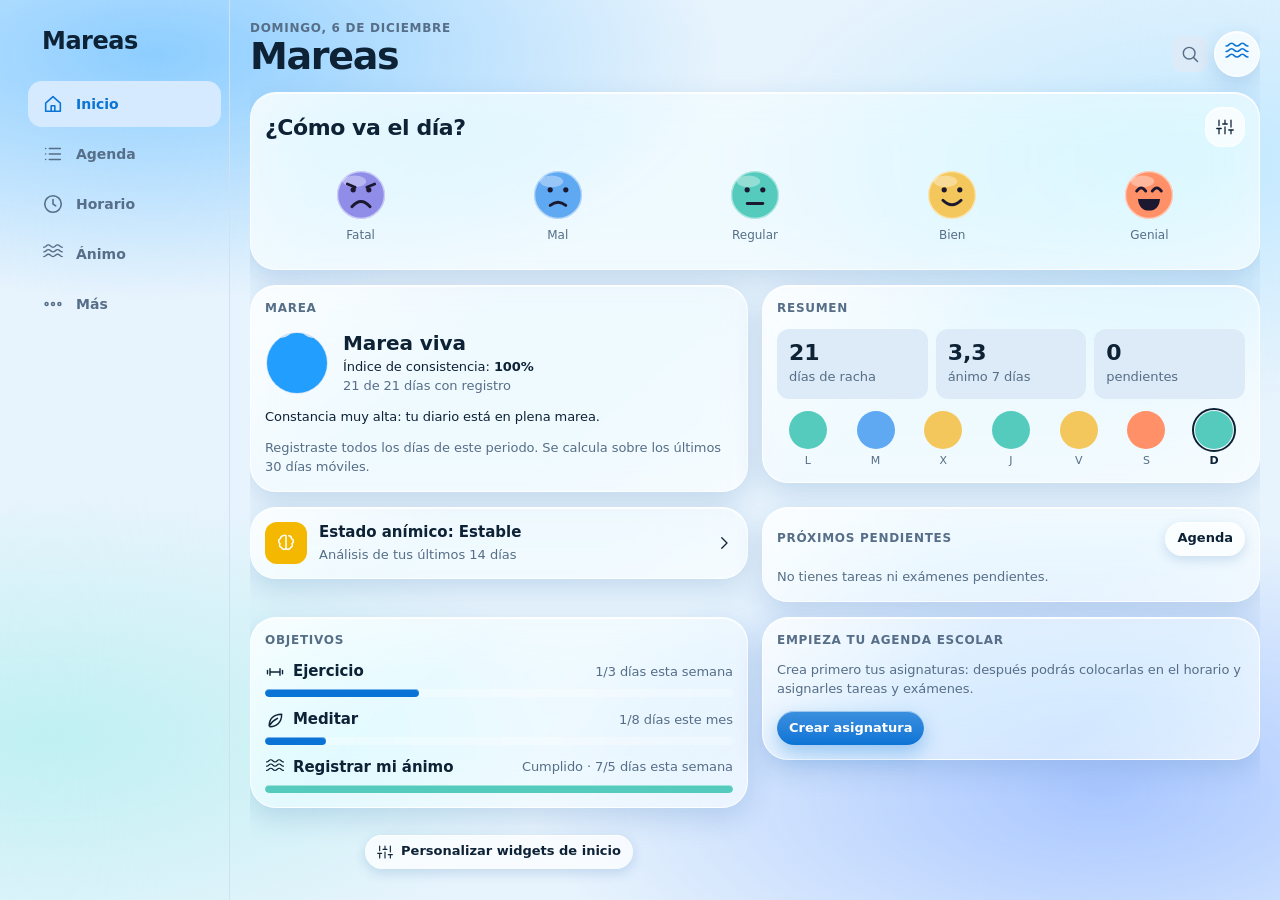
==== commit ee74e87f: "added sleep features" ====
--- a/index.html
+++ b/index.html
@@ -537,6 +537,33 @@
 }
 .pgrid{display:grid;grid-template-columns:repeat(auto-fill,minmax(88px,1fr));gap:6px;margin-bottom:6px}
 .pgrid .mth{width:100%;height:auto;aspect-ratio:1;border-radius:10px}
+
+/* command palette / quick search */
+#cmdPal{position:fixed;inset:0;z-index:60;display:none;align-items:flex-start;justify-content:center;background:rgba(0,0,0,.5);backdrop-filter:blur(6px);-webkit-backdrop-filter:blur(6px);padding:min(70px,12vh) 16px 20px}
+#cmdPal.open{display:flex}
+.cmdbox{width:100%;max-width:540px;background:var(--surface);border:1px solid var(--line);border-radius:18px;box-shadow:0 18px 48px var(--glass-shadow);display:flex;flex-direction:column;overflow:hidden;max-height:80vh}
+[data-skin="glass"] .cmdbox{background:var(--glass-sheet);backdrop-filter:blur(30px);-webkit-backdrop-filter:blur(30px);border:1px solid var(--glass-edge)}
+.cmdtop{display:flex;align-items:center;gap:10px;padding:12px 14px;border-bottom:1px solid var(--line)}
+.cmdtop input{flex:1;min-width:0;border:0;background:none;font-size:16px;outline:none;color:var(--fg)}
+.cmdtop kbd{background:var(--surface2);border:1px solid var(--line);padding:2px 6px;border-radius:6px;font-size:11px;color:var(--muted);font-family:inherit}
+.cmdlist{flex:1;overflow-y:auto;padding:8px;display:flex;flex-direction:column;gap:4px;scrollbar-width:thin}
+.cmditem{display:flex;align-items:center;gap:12px;padding:10px 12px;border-radius:10px;background:transparent;text-align:left;width:100%;cursor:pointer;color:var(--fg);font-size:14px}
+.cmditem:hover,.cmditem.sel{background:var(--accent-soft);color:var(--accent)}
+.cmditem .mid{flex:1;min-width:0;display:flex;flex-direction:column;gap:2px}
+.cmdsec{font-size:11px;font-weight:700;color:var(--muted);padding:8px 12px 4px;text-transform:uppercase;letter-spacing:.05em}
+
+/* widgets customizer */
+.wgt-item{display:flex;align-items:center;gap:10px;padding:10px 12px;border-radius:12px;background:var(--surface2);border:1px solid var(--line)}
+.wgt-item .mid{flex:1;min-width:0;display:flex;flex-direction:column;gap:2px}
+
+/* keyboard shortcuts indicator and quick triggers */
+.top-actions{display:flex;align-items:center;gap:6px}
+.top-btn{width:36px;height:36px;border-radius:10px;display:grid;place-items:center;background:var(--surface2);color:var(--muted)}
+.top-btn:hover{color:var(--fg);background:var(--accent-soft)}
+
+/* collapsible activities in settings */
+.cat-hdr{display:flex;align-items:center;justify-content:space-between;padding:10px 4px;cursor:pointer;border-bottom:1px solid var(--line);font-weight:600;font-size:13px;color:var(--muted)}
+.cat-hdr:hover{color:var(--fg)}
 </style>
 
 <div id="sprite" aria-hidden="true"></div>
@@ -546,6 +573,7 @@
 </div>
 <div id="sheet" role="dialog" aria-modal="true" aria-label="Entrada"></div>
 <div id="lb" role="dialog" aria-modal="true" aria-label="Visor de fotos y vídeos"></div>
+<div id="cmdPal" role="dialog" aria-modal="true" aria-label="Paleta de comandos y búsqueda"></div>
 
 <script>
 (function(){
@@ -718,6 +746,8 @@
   school:'<path d="M2 9l10-5 10 5-10 5z"/><path d="M6 11.5V16c0 1.5 3 3 6 3s6-1.5 6-3v-4.5"/><path d="M22 9v6"/>',
   left:'<path d="M15 5l-7 7 7 7"/>',
   right:'<path d="M9 5l7 7-7 7"/>',
+  search:'<circle cx="11" cy="11" r="7"/><path d="M21 21l-4.35-4.35"/>',
+  sliders:'<path d="M4 21v-7M4 10V3M12 21v-9M12 8V3M20 21v-5M20 12V3M1 14h6M9 8h6M17 16h6"/>',
   wave:'<path d="M2 9c2.500 0 2.500-3 5-3s2.500 3 5 3 2.500-3 5-3 2.500 3 5 3M2 15c2.500 0 2.500-3 5-3s2.500 3 5 3 2.500-3 5-3 2.500 3 5 3M2 21c2.500 0 2.500-3 5-3s2.500 3 5 3 2.500-3 5-3 2.500 3 5 3" transform="translate(0 -3) scale(1 .85)"/>'
 };
 var ICON_GROUPS=[
@@ -814,7 +844,7 @@
 var S=null, memOnly=false;
 function load(){try{var r=localStorage.getItem(KEY);if(r){var o=JSON.parse(r);if(o&&Array.isArray(o.entries)&&Array.isArray(o.acts))return o;}}catch(e){}return null;}
 var ver=0;function touch(){ver++;}
-function save(){touch();S.t=Date.now();try{localStorage.setItem(KEY,JSON.stringify(S));}catch(e){memOnly=true;}kvSchedule();}
+function save(){touch();S.t=Date.now();try{localStorage.setItem(KEY,JSON.stringify(S));}catch(e){memOnly=true;}kvSchedule();syncSchedule();}
 function mulberry(a){return function(){a|=0;a=a+0x6D2B79F5|0;var t=Math.imul(a^a>>>15,1|a);t=t+Math.imul(t^t>>>7,61|t)^t;return((t^t>>>14)>>>0)/4294967296;};}
 function seed(){
   var rnd=mulberry(11),now=Date.now(),out=[];
@@ -1039,7 +1069,7 @@
   var avg=dayAvg(),sc=stScale(),scAvg={};
   if(sc){var t={};S.entries.forEach(function(e){if(e.sc&&e.sc[sc.id]){var k=dkey(e.ts);(t[k]=t[k]||[]).push(e.sc[sc.id]);}});Object.keys(t).forEach(function(k){scAvg[k]=t[k].reduce(function(a,b){return a+b;},0)/t[k].length;});}
   var base=[],i;for(i=-6;i<=0;i++){var m=avg[dkey(offDate(i).getTime())];if(m!==undefined)base.push(m);}
-  return {evs:evs,avg:avg,sc:sc,scAvg:scAvg,base:base.length?base.reduce(function(a,b){return a+b;},0)/base.length:null};
+  var an=stActNet();return {act:an.by,habit:an.habit,evs:evs,avg:avg,sc:sc,scAvg:scAvg,base:base.length?base.reduce(function(a,b){return a+b;},0)/base.length:null};
 }
 function stOne(e,off){
   var dist=e.dd-off;
@@ -1054,7 +1084,8 @@
   if(off<=0)mv=c.avg[k]!==undefined?c.avg[k]:null;else mv=c.base;
   if(mv!==null)part=(5-mv)/4;
   if(off<=0&&c.sc&&c.scAvg[k]!==undefined){var sp=(c.scAvg[k]-1)/4;part=part===null?sp:(part+sp)/2;}
-  return {i:Math.round(100*(part===null?ln:.6*ln+.4*part)),load:load,ln:ln,mood:mv,part:part};
+  var adj=stAdj(c,off,k),b0=Math.round(100*(part===null?ln:.6*ln+.4*part));
+  return {i:Math.max(0,Math.min(100,b0+adj)),load:load,ln:ln,mood:mv,part:part,adj:adj};
 }
 function stWeek(c,startOff){
   var best={i:-1,off:0},sum=0,n=0,i;
@@ -1114,6 +1145,7 @@
   var co=stCorr2(c);
   h+='<section class="card stack"><h3>Relación con tu ánimo</h3>'+(co?'<p style="margin:0">En los '+co.nh+' días con mucha carga tu ánimo medio fue <b>'+co.hi.toFixed(1)+'</b>; en los '+co.nl+' días tranquilos, <b>'+co.lo.toFixed(1)+'</b> (diferencia '+(co.lo-co.hi>=0?'−':'+')+Math.abs(co.lo-co.hi).toFixed(1)+').</p>':'<p class="muted" style="margin:0">Hacen falta al menos 4 días con carga alta y 4 tranquilos, con ánimo registrado, para comparar. Sigue apuntando tu ánimo.</p>')+
     '<p class="muted small" style="margin:0">Es una estimación orientativa basada en tus datos, no un diagnóstico. Muestra relación, no causa. Cómo se calcula: cada examen, entrega o tarea pendiente suma carga que crece según se acerca la fecha (examen 10 días, entrega 7, tarea 5) y según su prioridad; el 60 % del índice es carga y el 40 % tu ánimo (en previsión, el de los últimos 7 días).</p></section>';
+  h+=stressActsCard(true);
   return h;
 }
 
@@ -1322,22 +1354,84 @@
 }
 function weekFor(d){if(!S.sched.ab)return '';var n=Math.round((mondayOf(d)-mondayOf(new Date(S.sched.ref)))/(7*864e5));return (((n%2)+2)%2)===0?'A':'B';}
 function dayClasses(k){var d=pdate(k),wd=wdayOf(d);return wd<S.sched.days?clsFor(wd,weekFor(d)):[];}
+var WGT_DEFS=[
+  {id:'quick',n:'Registro rápido',desc:'Caritas de ánimo para registrar el momento al instante'},
+  {id:'alerts',n:'Avisos urgentes',desc:'Recordatorio diario, tareas próximas y faltas'},
+  {id:'kpis',n:'Resumen y racha',desc:'Días de racha, media semanal y semana en círculos'},
+  {id:'pomo',n:'Pomodoro activo',desc:'Acceso directo al temporizador en marcha'},
+  {id:'stress',n:'Nivel de estrés',desc:'Indicador semanal de carga y estrés estimado'},
+  {id:'mood',n:'Diagnóstico anímico',desc:'Resumen de tu estado en los últimos 14 días'},
+  {id:'today',n:'Clases de hoy',desc:'Horario y aula de las clases programadas para hoy'},
+  {id:'pend',n:'Próximos pendientes',desc:'Tareas, exámenes y entregas más cercanas'},
+  {id:'goals',n:'Objetivos',desc:'Barras de progreso de tus metas semanales o mensuales'},
+  {id:'school',n:'Acceso escolar',desc:'Sugerencia para crear asignaturas si aún no hay'}
+];
+function defWidgets(){return WGT_DEFS.map(function(w){return w.id;});}
+function userWidgets(){
+  var cur=Array.isArray(S.widgets)?S.widgets:defWidgets();
+  var valid=cur.filter(function(id){return WGT_DEFS.some(function(w){return w.id===id;});});
+  WGT_DEFS.forEach(function(w){if(valid.indexOf(w.id)<0&&(!Array.isArray(S.widgets)||S.widgets.indexOf(w.id)>-1))valid.push(w.id);});
+  return valid;
+}
+function renderWidget(id){
+  if(id==='quick')return '<section class="card quick" aria-label="Registro rápido"><div class="row between"><h2 style="margin:0">¿Cómo va el día?</h2><button class="iconbtn" data-a="editHome" aria-label="Editar widgets de inicio" title="Personalizar pantalla de inicio">'+ic('sliders',18)+'</button></div><div class="faces">'+[1,2,3,4,5].map(function(v){return '<button class="facebtn" data-a="quick" data-v="'+v+'">'+face(v,52)+MOODS[v].n+'</button>';}).join('')+'</div></section>';
+  if(id==='alerts')return reminderBanner()+agAlerts()+absAlerts();
+  if(id==='kpis'){
+    var now=Date.now(),from=sod(addDays(new Date(),-6)).getTime(),avg=dayAvg();
+    var rec=S.entries.filter(function(e){return e.ts>=from;}),a7=rec.length?rec.reduce(function(t,e){return t+e.mood;},0)/rec.length:0;
+    var pend=S.events.filter(function(x){return !x.done;}).sort(evSort),late=pend.filter(function(x){return dayDiff(x.date)<0;}).length;
+    return tideCard()+'<section class="card stack"><h3>Resumen</h3><div class="tiles"><div class="tile"><b>'+streaks().cur+'</b><span class="small muted">días de racha</span></div><div class="tile"><b>'+(a7?num(a7):'–')+'</b><span class="small muted">ánimo 7 días</span></div><div class="tile"><b'+(late?' style="color:var(--danger)"':'')+'>'+pend.length+'</b><span class="small muted">pendientes'+(late?' ('+late+' vencidas)':'')+'</span></div></div>'+
+      '<div class="home7" role="group" aria-label="Últimos 7 días">'+[6,5,4,3,2,1,0].map(function(i){
+        var d=addDays(sod(new Date()),-i),k=dkey(d.getTime()),a=avg[k];
+        return '<button data-a="homeDay" data-v="'+k+'" class="'+(i===0?'td':'')+'" aria-label="'+esc(dayLabel(k))+(a?', ánimo medio '+num(a):', sin registro')+'"><i style="background:'+(a?'var(--m'+Math.round(a)+')':'var(--surface2)')+'"></i>'+['L','M','X','J','V','S','D'][wdayOf(d)]+'</button>';
+      }).join('')+'</div></section>';
+  }
+  if(id==='pomo')return homePomo();
+  if(id==='stress')return homeStress();
+  if(id==='mood')return homeMood();
+  if(id==='today')return homeToday();
+  if(id==='pend'){
+    var pend2=S.events.filter(function(x){return !x.done;}).sort(evSort),nx=pend2.slice(0,4);
+    return '<section class="card stack"><div class="row between"><h3>Próximos pendientes</h3><button class="btn sm ghost" data-a="tab" data-v="agenda">Agenda</button></div>'+(nx.length?nx.map(function(x){return evRow(x,true);}).join('')+(pend2.length>4?'<span class="small muted">y '+(pend2.length-4)+' más en Agenda</span>':''):'<p class="muted small" style="margin:0">No tienes tareas ni exámenes pendientes.</p>')+'</section>';
+  }
+  if(id==='goals')return goalsCard();
+  if(id==='school'){
+    if(!S.subjects.length)return '<section class="card stack"><h3>Empieza tu agenda escolar</h3><p class="muted small" style="margin:0">Crea primero tus asignaturas: después podrás colocarlas en el horario y asignarles tareas y exámenes.</p><div><button class="btn sm" data-a="newSubj">Crear asignatura</button></div></section>';
+    return '';
+  }
+  return '';
+}
 function vHome(){
-  var h=header(),now=Date.now(),from=sod(addDays(new Date(),-6)).getTime(),avg=dayAvg(),td=dkey(now);
-  h+='<section class="card quick" aria-label="Registro rápido"><h2>¿Cómo va el día?</h2><div class="faces">'+[1,2,3,4,5].map(function(v){return '<button class="facebtn" data-a="quick" data-v="'+v+'">'+face(v,52)+MOODS[v].n+'</button>';}).join('')+'</div></section>';
-  h+=reminderBanner()+agAlerts()+absAlerts();
-  var rec=S.entries.filter(function(e){return e.ts>=from;}),a7=rec.length?rec.reduce(function(t,e){return t+e.mood;},0)/rec.length:0;
-  var pend=S.events.filter(function(x){return !x.done;}).sort(evSort),late=pend.filter(function(x){return dayDiff(x.date)<0;}).length;
-  h+='<section class="card stack"><h3>Resumen</h3><div class="tiles"><div class="tile"><b>'+streaks().cur+'</b><span class="small muted">días de racha</span></div><div class="tile"><b>'+(a7?num(a7):'–')+'</b><span class="small muted">ánimo 7 días</span></div><div class="tile"><b'+(late?' style="color:var(--danger)"':'')+'>'+pend.length+'</b><span class="small muted">pendientes'+(late?' ('+late+' vencidas)':'')+'</span></div></div>';
-  h+='<div class="home7" role="group" aria-label="Últimos 7 días">'+[6,5,4,3,2,1,0].map(function(i){
-    var d=addDays(sod(new Date()),-i),k=dkey(d.getTime()),a=avg[k];
-    return '<button data-a="homeDay" data-v="'+k+'" class="'+(i===0?'td':'')+'" aria-label="'+esc(dayLabel(k))+(a?', ánimo medio '+num(a):', sin registro')+'"><i style="background:'+(a?'var(--m'+Math.round(a)+')':'var(--surface2)')+'"></i>'+['L','M','X','J','V','S','D'][wdayOf(d)]+'</button>';
-  }).join('')+'</div></section>';
-  h+=homePomo()+homeStress()+homeMood()+homeToday();
-  var nx=pend.slice(0,4);
-  h+='<section class="card stack"><div class="row between"><h3>Próximos pendientes</h3><button class="btn sm ghost" data-a="tab" data-v="agenda">Agenda</button></div>'+(nx.length?nx.map(function(x){return evRow(x,true);}).join('')+(pend.length>4?'<span class="small muted">y '+(pend.length-4)+' más en Agenda</span>':''):'<p class="muted small" style="margin:0">No tienes tareas ni exámenes pendientes.</p>')+'</section>';
-  h+=goalsCard();
-  if(!S.subjects.length)h+='<section class="card stack"><h3>Empieza tu agenda escolar</h3><p class="muted small" style="margin:0">Crea primero tus asignaturas: después podrás colocarlas en el horario y asignarles tareas y exámenes.</p><div><button class="btn sm" data-a="newSubj">Crear asignatura</button></div></section>';
+  var h=header(),wList=userWidgets();
+  wList.forEach(function(wid){h+=renderWidget(wid);});
+  h+='<div style="text-align:center;padding:12px 0 6px"><button class="btn sm ghost" data-a="editHome">'+ic('sliders',16)+' Personalizar widgets de inicio</button></div>';
+  return h;
+}
+function openHomeEditor(){
+  fo={type:'homeEdit'};
+  renderForm();$sheet.classList.add('open');
+}
+function renderHomeEditor(){
+  var cur=userWidgets();
+  var h='<div class="sheetbox"><div class="row between"><h2>Editar pantalla de inicio</h2><button class="iconbtn" data-a="close" aria-label="Cerrar">'+ic('x')+'</button></div>';
+  h+='<p class="muted small" style="margin:0">Elige qué widgets quieres mostrar y organízalos con las flechas de orden.</p>';
+  h+='<div class="stack" style="gap:8px">';
+  cur.forEach(function(wid,idx){
+    var def=WGT_DEFS.filter(function(w){return w.id===wid;})[0];if(!def)return;
+    h+='<div class="wgt-item"><span class="mid"><b>'+esc(def.n)+'</b><span class="small muted">'+esc(def.desc)+'</span></span>'+
+      '<button class="iconbtn" data-a="moveWgt" data-v="'+wid+'" data-d="-1"'+(idx===0?' disabled style="opacity:.35"':'')+' aria-label="Subir">'+ic('up',18)+'</button>'+
+      '<button class="iconbtn" data-a="moveWgt" data-v="'+wid+'" data-d="1"'+(idx===cur.length-1?' disabled style="opacity:.35"':'')+' aria-label="Bajar">'+ic('down',18)+'</button>'+
+      '<button class="btn sm ghost" data-a="toggleWgt" data-v="'+wid+'" style="color:var(--danger)">Ocultar</button></div>';
+  });
+  var hidden=WGT_DEFS.filter(function(w){return cur.indexOf(w.id)<0;});
+  if(hidden.length){
+    h+='<div class="cathead" style="margin-top:10px">Widgets disponibles para añadir</div>';
+    hidden.forEach(function(def){
+      h+='<div class="wgt-item" style="opacity:.85"><span class="mid"><b>'+esc(def.n)+'</b><span class="small muted">'+esc(def.desc)+'</span></span>'+
+        '<button class="btn sm" data-a="toggleWgt" data-v="'+def.id+'">'+ic('plus',16)+' Mostrar</button></div>';
+    });
+  }
+  h+='</div><div class="row between" style="margin-top:8px"><button class="btn sm ghost" data-a="resetWgt">Restablecer orden</button><button class="btn sm" data-a="close">Listo</button></div></div>';
   return h;
 }
 
@@ -1573,7 +1667,7 @@
 function connActs(){return S.acts.filter(function(a){return a.conn;});}
 function perBadge(p,sz){return '<span class="sbadge" style="background:'+esc(p.color)+';width:'+sz+'px;height:'+sz+'px;border-radius:50%;font-size:'+Math.round(sz*.5)+'px;font-weight:700">'+esc((p.name||'?').charAt(0).toUpperCase())+'</span>';}
 function linkChips(e){
-  var h='';
+  var h=sleepChip(e);
   (e.pp||[]).forEach(function(id){var p=persById(id);if(p)h+='<span class="chip">'+ic('users',14)+esc(p.name)+'</span>';});
   (e.sub||[]).forEach(function(id){var s=subById(id);if(s)h+='<span class="chip">'+ic(s.icon||'star',14)+esc(s.name)+'</span>';});
   return h;
@@ -1581,6 +1675,7 @@
 /* bloque del editor: personas (acción Conexiones) y sub-acciones de las acciones elegidas */
 function advHtml(){
   var h='',sel=ed.acts.map(actById).filter(Boolean);
+  if(sel.some(function(a){return a.sleep;}))h+=sleepEditor();
   if(sel.some(function(a){return a.conn;})){
     var ps=S.people.slice().sort(byName);
     h+='<div class="stack"><h3>Con quién</h3>'+(ps.length?'<div class="acts">'+ps.map(function(p){var on=ed.pp.indexOf(p.id)>-1;return '<button class="act'+(on?' on':'')+'" data-a="pers" data-v="'+esc(p.id)+'" aria-pressed="'+on+'">'+perBadge(p,26)+'<span>'+esc(p.name)+'</span></button>';}).join('')+'</div>':'<p class="muted small" style="margin:0">Aún no has añadido a nadie. Escribe un nombre abajo.</p>')+
@@ -1695,6 +1790,7 @@
   h+='<div class="stack" style="gap:8px"><b>Conexiones</b>'+(on.length?on.map(function(a){return '<div class="arow-s" style="grid-template-columns:22px minmax(0,1fr) auto">'+ic(a.icon,22)+'<span style="overflow-wrap:anywhere">'+esc(a.name)+'</span><button class="btn sm ghost" data-a="connOff" data-v="'+esc(a.id)+'">Quitar</button></div>';}).join(''):'<span class="small muted">Aún no está vinculada a ninguna acción. Elige una (por ejemplo Amigos) y pulsa Vincular.</span>');
   if(off.length)h+='<div class="row"><select id="connSel" class="field" style="flex:1;min-width:0" aria-label="Acción a conectar">'+off.map(function(a){return '<option value="'+esc(a.id)+'">'+esc(a.name)+'</option>';}).join('')+'</select><button class="btn sm" data-a="connOn">Vincular</button></div>';
   h+='<div><button class="btn sm ghost" data-a="tab" data-v="people">Ver personas ('+S.people.length+')</button></div></div>';
+  h+=sleepSettings()+stressSettings();
   h+='<div class="stack" style="gap:8px"><b>Sub-acciones</b><p class="muted small" style="margin:0">Derivadas de una acción principal (por ejemplo Ejercicio → Correr, Gimnasio). Aparecen al seleccionar esa acción.</p>';
   S.subs.slice().sort(function(a,b){return (a.parent<b.parent?-1:a.parent>b.parent?1:0)||byName(a,b);}).forEach(function(s){
     var pa=actById(s.parent);
@@ -1762,6 +1858,7 @@
   pp.forEach(function(x){tp.push(insightText(x.name,x.f.pct)+' Procura quedar más a menudo.');});
   pn.forEach(function(x){tp.push('Con '+x.name+' tu ánimo es un '+Math.abs(x.f.pct)+'% más bajo: fíjate en qué hacéis o en si hay algo que conviene hablar.');});
   if(!tp.length)tp.push('Sigue registrando tu día y tus actividades: a medida que haya más datos aparecerán pautas más concretas.');
+  sleepSignals(r.days,fl,tp);stressSignals(fl,tp);
   fl.sort(function(a,b){return b.s-a.s;});
   return {summary:sum,flags:fl,tips:tp.slice(0,8)};
 }
@@ -1781,6 +1878,7 @@
   h+='<section class="card stack"><h3>Por día de la semana</h3>'+DN.map(function(n,i){var x=wk[i];return '<div class="srow"><span>'+n+'</span><div class="bar"><i style="width:'+(x?Math.round(x.a/5*100):0)+'%;background:'+(x?'var(--m'+Math.round(x.a)+')':'var(--line)')+'"></i></div><span class="small muted" style="font-variant-numeric:tabular-nums">'+(x?num(x.a):'–')+'</span></div>';}).join('')+'</section>';
   if(r.sc.length)h+='<section class="card stack"><h3>Tus escalas</h3>'+r.sc.map(function(x){return '<div class="row between"><span class="row" style="gap:8px">'+ic(x.sc.icon||'chart',20)+esc(x.sc.name)+'</span><span class="small muted">'+num(x.avg)+'/5 · '+esc(scLabel(x.sc,Math.round(x.avg)).toLowerCase())+(x.pavg!==null?' ('+(x.avg-x.pavg>=0?'+':'−')+num(Math.abs(x.avg-x.pavg))+')':'')+'</span></div>';}).join('')+'</section>';
   h+='<section class="card stack"><p class="muted small" style="margin:0">Este análisis es una estimación orientativa basada solo en lo que has registrado: no es un diagnóstico clínico ni sustituye a un profesional. Si te preocupa cómo te sientes, habla con alguien de confianza o con un especialista.</p></section>';
+  h+=sleepCard(r.days)+stressActsCard(false);
   return h;
 }
 function homeMood(){
@@ -1866,6 +1964,12 @@
   var el=ev.target.closest('[data-a]');if(!el)return;
   var a=el.getAttribute('data-a'),v=el.getAttribute('data-v');
   switch(a){
+    case 'sleepOn':{var g3s=document.getElementById('sleepSel'),g3a=g3s?actById(g3s.value):null;if(g3a){g3a.sleep=true;save();render(true);}break;}
+    case 'sleepOff':{var g3o=actById(v);if(g3o){delete g3o.sleep;save();render(true);}break;}
+    case 'strUp':case 'strDn':{var g3t=document.getElementById('strSel'),g3b=g3t?actById(g3t.value):null;if(g3b){g3b.stress=a==='strUp'?1:-1;save();render(true);}break;}
+    case 'strOff':{var g3c=actById(v);if(g3c){delete g3c.stress;save();render(true);}break;}
+    case 'slQ':{if(!ed)break;ed.sl=ed.sl||{};if(ed.sl.q===+v)delete ed.sl.q;else ed.sl.q=+v;refreshAdv();break;}
+    case 'slT':{if(!ed)break;ed.sl=ed.sl||{};if(ed.sl.t===v)delete ed.sl.t;else ed.sl.t=v;refreshAdv();break;}
     case 'pers':{if(!ed)break;var i=ed.pp.indexOf(v);if(i>-1)ed.pp.splice(i,1);else ed.pp.push(v);el.classList.toggle('on',i<0);el.setAttribute('aria-pressed',String(i<0));break;}
     case 'subt':{if(!ed)break;var j=ed.sub.indexOf(v);if(j>-1)ed.sub.splice(j,1);else ed.sub.push(v);el.classList.toggle('on',j<0);el.setAttribute('aria-pressed',String(j<0));break;}
     case 'pAdd':{
@@ -1897,8 +2001,353 @@
   }
 });
 
-/* ---------- ui state ---------- */
-var ui={days:20,delSc:null,dyMsg:'',delCat:null,delGoal:null,remShown:false,fq:'',fm:[],fa:'',fx:false,calMode:'month',editAct:null,edIcon:'heart',tab:'home',range:30,calY:new Date().getFullYear(),calM:new Date().getMonth(),calSel:dkey(Date.now()),exp:'',expFmt:'',msg:'',iconPick:'heart',wipe:false,delAct:null,schView:'day',schWk:null,schDay:null,pm:null,agView:'pend',agDay:dkey(Date.now()),perSel:null,moodRange:30,packMsg:'',packConfirm:false,delSub:null};
+/* ---------- fase 4: nube con Supabase (cuenta + sincronización entre dispositivos) ---------- */
+var SBU='https://ezcqgjilbcuwrbduuaid.supabase.co',SBK='sb_publishable_4l8yeUwVxCr-nX1nXahuaw_BtU9V3nD',SBS='mareas.sb',SYS='mareas.sync',MAXUP=45*1024*1024,SYBUSY=false,SYT=0;
+function sbLoad(){try{return JSON.parse(localStorage.getItem(SBS)||'null');}catch(e){return null;}}
+function sbStore(o){try{if(o)localStorage.setItem(SBS,JSON.stringify(o));else localStorage.removeItem(SBS);}catch(e){}}
+function SYM(){var m=null;try{m=JSON.parse(localStorage.getItem(SYS)||'null');}catch(e){}return Object.assign({rev:0,hash:'',auto:true,up:{},last:0,uid:''},m||{});}
+function SYMsave(m){try{localStorage.setItem(SYS,JSON.stringify(m));}catch(e){}}
+function cloudSay(t){ui.cloudMsg=t;var x=document.getElementById('cloudMsg');if(x)x.textContent=t;}
+function cloudErr(e){
+  var m=String(e&&e.message||e);
+  if(/Invalid login/i.test(m))return 'Correo o contraseña incorrectos.';
+  if(/already (been )?registered/i.test(m))return 'Ese correo ya tiene cuenta: pulsa Entrar.';
+  if(/not confirmed/i.test(m))return 'Falta confirmar el correo. Revisa tu bandeja de entrada.';
+  if(/rate limit|too many|over_email/i.test(m))return 'Demasiados intentos o correos enviados. Espera unos minutos.';
+  if(/Failed to fetch|NetworkError|Load failed/i.test(m))return 'Sin conexión con el servidor.';
+  return 'Error: '+m.slice(0,140);
+}
+async function sbAuth(path,body,token){
+  var r=await fetch(SBU+'/auth/v1/'+path,{method:body&&body.__put?'PUT':'POST',headers:{apikey:SBK,'Content-Type':'application/json',Authorization:'Bearer '+(token||SBK)},body:JSON.stringify(body)});
+  var j={};try{j=await r.json();}catch(e){}
+  if(!r.ok)throw new Error(j.msg||j.error_description||j.message||('Error '+r.status));
+  return j;
+}
+function sbSet(j,prev){
+  var u=j.user||{},o={at:j.access_token,rt:j.refresh_token,exp:Date.now()+(j.expires_in||3600)*1000-60000,uid:u.id||(prev&&prev.uid)||'',email:u.email||(prev&&prev.email)||''};
+  sbStore(o);return o;
+}
+async function sbToken(){
+  var s=sbLoad();if(!s)throw new Error('Sin sesión');
+  if(Date.now()<s.exp)return s;
+  return sbSet(await sbAuth('token?grant_type=refresh_token',{refresh_token:s.rt}),s);
+}
+async function sbRest(path,opt){
+  var s=await sbToken(),o=opt||{},r=await fetch(SBU+'/rest/v1/'+path,{method:o.method||'GET',body:o.body,headers:{apikey:SBK,Authorization:'Bearer '+s.at,'Content-Type':'application/json'}});
+  if(!r.ok){var t='';try{t=await r.text();}catch(e){}throw new Error('Servidor '+r.status+' '+t.slice(0,100));}
+  return r.status===204?null:r.json();
+}
+async function sha(s){var b=await crypto.subtle.digest('SHA-256',new TextEncoder().encode(s));return Array.prototype.map.call(new Uint8Array(b),function(x){return ('0'+x.toString(16)).slice(-2);}).join('');}
+function cloudDev(){return (navigator.userAgentData&&navigator.userAgentData.platform)||navigator.platform||'web';}
+function hasLocal(){return S.entries.some(function(e){return !e.ex;})||S.subjects.length>0||S.events.length>0||S.people.length>0;}
+function cloudPayload(){var d=packData();['skin','notif','pomoRun','t'].forEach(function(k){delete d[k];});return d;}
+function inputFocused(){var a=document.activeElement;return !!(a&&/INPUT|TEXTAREA|SELECT/.test(a.tagName));}
+/* cuenta */
+async function cloudLogin(mode){
+  var em=(document.getElementById('sbEmail').value||'').trim(),pw=document.getElementById('sbPass').value||'';
+  if(!/^\S+@\S+\.\S+$/.test(em)||pw.length<6){cloudSay('Escribe un correo válido y una contraseña de al menos 6 caracteres.');return;}
+  cloudSay(mode==='new'?'Creando cuenta…':'Entrando…');
+  try{
+    var j=await sbAuth(mode==='new'?'signup':'token?grant_type=password',{email:em,password:pw});
+    if(!j.access_token){cloudSay('Cuenta creada. Revisa tu correo, confirma la cuenta y vuelve a pulsar Entrar.');return;}
+    cloudStart(sbSet(j));
+  }catch(e){cloudSay(cloudErr(e));}
+}
+function cloudStart(s){
+  var m=SYM();if(m.uid!==s.uid){m={rev:0,hash:'',auto:true,up:{},last:0,uid:s.uid};SYMsave(m);}
+  ui.cloudMsg='';render(true);syncNow(false);
+}
+async function cloudForgot(){
+  var em=(document.getElementById('sbEmail').value||'').trim();
+  if(!/^\S+@\S+\.\S+$/.test(em)){cloudSay('Escribe tu correo arriba y pulsa de nuevo.');return;}
+  try{await sbAuth('recover?redirect_to='+encodeURIComponent(location.origin+location.pathname),{email:em});cloudSay('Si el correo existe, te hemos enviado un enlace para crear una contraseña nueva.');}
+  catch(e){cloudSay(cloudErr(e));}
+}
+async function cloudSetPass(){
+  var pw=document.getElementById('sbNew').value||'';
+  if(pw.length<6){cloudSay('La contraseña debe tener al menos 6 caracteres.');return;}
+  try{var s=await sbToken();await sbAuth('user',{password:pw,__put:1},s.at);ui.recovery=false;cloudSay('Contraseña cambiada.');render(true);syncNow(false);}
+  catch(e){cloudSay(cloudErr(e));}
+}
+async function cloudLogout(){
+  var s=sbLoad();
+  try{if(s)await fetch(SBU+'/auth/v1/logout',{method:'POST',headers:{apikey:SBK,Authorization:'Bearer '+s.at}});}catch(e){}
+  sbStore(null);try{localStorage.removeItem(SYS);}catch(e1){}
+  ui.syConflict=null;ui.syAsk='';cloudSay('Sesión cerrada. Los datos siguen en este dispositivo.');render(true);
+}
+/* medios: fotos y vídeos en Storage, carpeta del usuario */
+async function sbUp(s,id,blob,k){
+  var r=await fetch(SBU+'/storage/v1/object/mareas-media/'+s.uid+'/'+encodeURIComponent(id),{method:'POST',headers:{apikey:SBK,Authorization:'Bearer '+s.at,'x-upsert':'true','Content-Type':blob.type||(k==='v'?'video/mp4':'image/jpeg')},body:blob});
+  return r.ok;
+}
+async function sbDown(s,id){
+  var r=await fetch(SBU+'/storage/v1/object/authenticated/mareas-media/'+s.uid+'/'+encodeURIComponent(id),{headers:{apikey:SBK,Authorization:'Bearer '+s.at}});
+  return r.ok?r.blob():null;
+}
+function putRemoteMedia(b,id,k){
+  return new Promise(function(done){
+    var rec={id:id,k:k==='v'?'v':'i',type:b.type||'',name:'',blob:b,size:b.size,w:0,dur:0};
+    var fin=function(th){mPut(rec,th,function(ok){if(ok){if(th)MDB.th[id]=URL.createObjectURL(th);else delete MDB.th[id];}done(ok);});};
+    if(rec.k==='i')loadImg(b,function(src,w,h,free){if(!src){fin(null);return;}canvasBlob(src,w,h,360,.75,function(t){free();fin(t);});});
+    else procVideo(b,function(x){fin(x.thumb);});
+  });
+}
+async function syncMedia(){
+  var s=await sbToken(),m=SYM(),ids={},res={u:0,d:0,big:0,err:0};
+  S.entries.forEach(function(e){(e.m||[]).forEach(function(x){ids[x.id]=x.k;});});
+  var list=Object.keys(ids);
+  for(var i=0;i<list.length;i++){
+    var id=list[i],loc=await new Promise(function(r){mGet('m',id,r);});
+    if(loc&&loc.blob){
+      if(m.up[id])continue;
+      if(loc.blob.size>MAXUP){res.big++;continue;}
+      if(await sbUp(s,id,loc.blob,loc.k)){m.up[id]=1;res.u++;}else res.err++;
+    }else{
+      var b=await sbDown(s,id);
+      if(b&&await putRemoteMedia(b,id,ids[id])){m.up[id]=1;res.d++;}else res.err++;
+    }
+    if((i+1)%5===0){SYMsave(m);cloudSay('Fotos y vídeos: '+(i+1)+' de '+list.length+'…');}
+  }
+  SYMsave(m);return res;
+}
+/* datos */
+function applyRemote(d){
+  var keep={skin:S.skin,notif:S.notif};
+  try{clearInterval(pTimer);pTimer=0;}catch(e0){}
+  d.entries=Array.isArray(d.entries)?d.entries:[];d.acts=Array.isArray(d.acts)?d.acts:[];
+  S=d;S.v=1;if(keep.skin)S.skin=keep.skin;if(keep.notif)S.notif=keep.notif;
+  try{pomoEnsure();}catch(e1){}
+  normalize();faceCache={};applySkin();applyPalette();save();render(true);
+}
+async function cloudPush(base,str,h){
+  var rev=await sbRest('rpc/push_state',{method:'POST',body:'{"p_data":'+str+',"p_base":'+base+',"p_device":'+JSON.stringify(cloudDev())+'}'});
+  if(rev===-1)return false;
+  var m=SYM();m.rev=rev;m.hash=h;SYMsave(m);return true;
+}
+async function cloudPull(){
+  var row=(await sbRest('mareas_state?select=data,rev'))[0];if(!row)throw new Error('La nube está vacía.');
+  applyRemote(row.data);
+  var m=SYM();m.rev=row.rev;m.hash=await sha(JSON.stringify(cloudPayload()));SYMsave(m);
+}
+async function cloudMerge(){
+  var row=(await sbRest('mareas_state?select=data,rev'))[0];if(!row)throw new Error('La nube está vacía.');
+  doImportObj({mareasPack:1,data:row.data,media:[]});ui.pm=null;normalize();save();
+  var str=JSON.stringify(cloudPayload());
+  if(!(await cloudPush(row.rev,str,await sha(str))))throw new Error('Otro dispositivo cambió la nube a la vez. Vuelve a intentarlo.');
+}
+async function cloudForce(){
+  var rows=await sbRest('mareas_state?select=rev'),str=JSON.stringify(cloudPayload());
+  if(!(await cloudPush(rows[0]?rows[0].rev:0,str,await sha(str))))throw new Error('Otro dispositivo cambió la nube a la vez. Vuelve a intentarlo.');
+}
+async function syncNow(auto){
+  if(SYBUSY||!sbLoad())return;
+  if(auto&&(ed||fo||inputFocused()))return;
+  SYBUSY=true;cloudSay('Sincronizando…');
+  try{
+    var m=SYM(),rem=(await sbRest('mareas_state?select=rev,updated_at,device'))[0]||null,str=JSON.stringify(cloudPayload()),h=await sha(str),changed=h!==m.hash,conflict=null;
+    if(!rem){await cloudPush(0,str,h);}
+    else if(rem.rev===m.rev){if(changed&&!(await cloudPush(m.rev,str,h)))conflict=rem;}
+    else if((!changed&&m.rev>0)||(m.rev===0&&!hasLocal())){await cloudPull();}
+    else conflict=rem;
+    if(conflict){ui.syConflict=conflict;ui.syAsk='';cloudSay('Hay cambios distintos en la nube y en este dispositivo. Elige qué hacer.');}
+    else{
+      ui.syConflict=null;
+      var r=await syncMedia();m=SYM();m.last=Date.now();SYMsave(m);
+      cloudSay('Sincronizado a las '+F_TIME.format(new Date())+(r.u||r.d?' · '+r.u+' subidos, '+r.d+' descargados':'')+(r.big?' · '+r.big+' vídeos de más de 45 MB sin subir':'')+(r.err?' · '+r.err+' archivos pendientes':'')+'.');
+    }
+  }catch(e){cloudSay(cloudErr(e));}
+  SYBUSY=false;
+  if(ui.tab==='set'&&!inputFocused())render(true);
+}
+async function cloudResolve(v){
+  if(v!=='merge'&&ui.syAsk!==v){ui.syAsk=v;render(true);return;}
+  if(SYBUSY)return;SYBUSY=true;cloudSay('Aplicando…');
+  try{
+    if(v==='merge')await cloudMerge();else if(v==='cloud')await cloudPull();else await cloudForce();
+    ui.syConflict=null;ui.syAsk='';SYBUSY=false;await syncNow(false);return;
+  }catch(e){cloudSay(cloudErr(e));}
+  SYBUSY=false;render(true);
+}
+async function cloudWipe(){
+  if(ui.syAsk!=='wipe'){ui.syAsk='wipe';render(true);return;}
+  ui.syAsk='';cloudSay('Borrando la copia de la nube…');
+  try{
+    var s=await sbToken();await sbRest('mareas_state?user_id=eq.'+s.uid,{method:'DELETE'});
+    var l=await (await fetch(SBU+'/storage/v1/object/list/mareas-media',{method:'POST',headers:{apikey:SBK,Authorization:'Bearer '+s.at,'Content-Type':'application/json'},body:JSON.stringify({prefix:s.uid+'/',limit:1000})})).json();
+    if(Array.isArray(l)&&l.length)await fetch(SBU+'/storage/v1/object/mareas-media',{method:'DELETE',headers:{apikey:SBK,Authorization:'Bearer '+s.at,'Content-Type':'application/json'},body:JSON.stringify({prefixes:l.map(function(x){return s.uid+'/'+x.name;})})});
+    var m=SYM();m.rev=0;m.hash='';m.up={};SYMsave(m);cloudSay('Copia de la nube borrada. Tus datos siguen en este dispositivo.');
+  }catch(e){cloudSay(cloudErr(e));}
+  render(true);
+}
+function syncSchedule(){
+  try{if(typeof SBU==='undefined'||!sbLoad()||!SYM().auto)return;clearTimeout(SYT);SYT=setTimeout(function(){syncNow(true);},20000);}catch(e){}
+}
+function cloudCard(){
+  var s=sbLoad(),h='<section class="card stack"><h3>Nube y sincronización</h3>';
+  if(ui.recovery)return h+'<p class="muted small" style="margin:0">Elige una contraseña nueva para tu cuenta.</p><input id="sbNew" class="field" type="password" placeholder="Contraseña nueva (mín. 6)" autocomplete="new-password"><div><button class="btn sm" data-a="cloudNewPass">Guardar contraseña</button></div><div class="msg" id="cloudMsg" role="status">'+esc(ui.cloudMsg||'')+'</div></section>';
+  if(!s)return h+'<p class="muted small" style="margin:0">Crea una cuenta gratuita para tener tus datos, fotos y vídeos en todos tus dispositivos. Cada cuenta solo puede ver sus propios datos. No están cifrados de extremo a extremo.</p><input id="sbEmail" class="field" type="email" placeholder="Correo" autocomplete="email" inputmode="email"><input id="sbPass" class="field" type="password" placeholder="Contraseña (mín. 6)" autocomplete="current-password"><div class="row" style="flex-wrap:wrap"><button class="btn sm" data-a="cloudIn">Entrar</button><button class="btn sm ghost" data-a="cloudNew">Crear cuenta</button><button class="btn sm ghost" data-a="cloudForgot">He olvidado la contraseña</button></div><div class="msg" id="cloudMsg" role="status">'+esc(ui.cloudMsg||'')+'</div></section>';
+  var m=SYM(),c=ui.syConflict,q=ui.syAsk;
+  h+='<p class="small" style="margin:0"><b>Conectado como</b> '+esc(s.email||'—')+'</p><p class="muted small" style="margin:0">'+(m.last?'Última sincronización: '+esc(dayLabel(dkey(m.last))+', '+F_TIME.format(new Date(m.last))):'Aún no se ha sincronizado.')+' · Automática: '+(m.auto?'sí':'no')+'</p>';
+  if(c)h+='<div class="stack" style="border:1px solid var(--danger);border-radius:12px;padding:12px"><b>Conflicto</b><span class="small">La nube cambió desde otro dispositivo ('+esc(c.device||'desconocido')+', '+esc(c.updated_at?new Date(c.updated_at).toLocaleString('es'):'')+') y aquí también hay cambios.</span><div class="row" style="flex-wrap:wrap"><button class="btn sm" data-a="cloudRes" data-v="merge">Combinar (recomendado)</button><button class="btn sm danger" data-a="cloudRes" data-v="cloud">'+(q==='cloud'?'Confirmar: usar la nube':'Usar la nube')+'</button><button class="btn sm danger" data-a="cloudRes" data-v="device">'+(q==='device'?'Confirmar: usar este dispositivo':'Usar este dispositivo')+'</button></div><span class="muted small">Combinar añade lo que falte a ambos lados pero no propaga borrados ni ediciones de elementos que ya existen en los dos. Las otras dos opciones sobrescriben un lado.</span></div>';
+  h+='<div class="row" style="flex-wrap:wrap"><button class="btn sm" data-a="cloudSync">Sincronizar ahora</button><button class="btn sm ghost" data-a="cloudAuto">'+(m.auto?'Desactivar automática':'Activar automática')+'</button><button class="btn sm ghost" data-a="cloudOut">Cerrar sesión</button></div><p class="muted small" style="margin:0">Se sincroniza todo menos el estilo visual y las notificaciones de cada dispositivo. Los vídeos de más de 45 MB no se suben. Si borras algo en un dispositivo, el borrado no se copia a los demás.</p><div><button class="btn sm danger" data-a="cloudWipe">'+(q==='wipe'?'Confirmar: borrar mi copia de la nube':'Borrar mi copia de la nube')+'</button></div><div class="msg" id="cloudMsg" role="status">'+esc(ui.cloudMsg||'')+'</div></section>';
+  return h;
+}
+document.addEventListener('visibilitychange',function(){if(!document.hidden&&sbLoad()&&SYM().auto&&Date.now()-SYM().last>120000)syncNow(true);});
+window.addEventListener('online',function(){if(sbLoad()&&SYM().auto)syncNow(true);});
+setTimeout(function(){if(sbLoad()&&SYM().auto)syncNow(true);},3500);
+/* al volver de un enlace de confirmación o de recuperación del correo */
+(async function(){
+  var hs=location.hash.replace(/^#/,'');if(hs.indexOf('access_token=')<0)return;
+  var p=new URLSearchParams(hs);try{history.replaceState(null,'',location.pathname+location.search);}catch(e){}
+  try{
+    var at=p.get('access_token'),u=await (await fetch(SBU+'/auth/v1/user',{headers:{apikey:SBK,Authorization:'Bearer '+at}})).json();
+    var s=sbSet({access_token:at,refresh_token:p.get('refresh_token'),expires_in:+p.get('expires_in')||3600,user:u});
+    if(p.get('type')==='recovery'){ui.recovery=true;ui.tab='set';render();}else cloudStart(s);
+  }catch(e1){}
+})();
+
+/* ---------- gamificación y hábitos: Marea (consistencia), acción avanzada Sueño y acciones que suben o bajan el estrés ---------- */
+var TIDES=[['Marea viva','Constancia muy alta: tu diario está en plena marea.','#0091FF'],['Marea creciente','Vas cogiendo ritmo: sigue así y la marea seguirá subiendo.','#12A594'],['Marea baja','La marea ha bajado un poco. Un registro hoy la hace subir.','#F5B800'],['Marea calma','Marea calma: sin prisa. Cada registro la vuelve a subir y saltarte días no borra tu progreso.','#8E8E93']];
+function tideInfo(){
+  var dA=dayAvg(),now=sod(new Date()),skip=dA[dkey(now.getTime())]?0:1,first=null,i,n=0;
+  S.entries.forEach(function(e){if(first===null||e.ts<first)first=e.ts;});
+  if(first===null)return null;
+  var span=Math.max(0,Math.min(30,Math.round((now.getTime()-sod(first).getTime())/864e5)+1-skip));
+  if(span<1)return null;
+  for(i=0;i<span;i++)if(dA[dkey(addDays(now,-(i+skip)).getTime())])n++;
+  var pct=Math.round(n/span*100);
+  return {n:n,span:span,pct:pct,miss:span-n,t:pct>=85?0:pct>=60?1:pct>=30?2:3,young:span<7};
+}
+function tideSvg(p,col,id){
+  var y=Math.round(60-p*.56);
+  return '<svg width="64" height="64" viewBox="0 0 64 64" role="img" aria-label="Marea al '+p+'%"><defs><clipPath id="'+id+'"><circle cx="32" cy="32" r="30"/></clipPath></defs><circle cx="32" cy="32" r="30" fill="var(--surface2)" stroke="var(--line)" stroke-width="1.5"/><g clip-path="url(#'+id+')"><path d="M-8 '+y+' q8 -6 16 0 t16 0 t16 0 t16 0 t16 0 V70 H-8z" fill="'+col+'" opacity=".85"/></g></svg>';
+}
+function tideCard(){
+  var t=tideInfo();if(!t)return '';
+  var T=TIDES[t.t],name=t.young?'Marea naciente':T[0],msg=t.young?'Aún hay pocos días para medir tu constancia. Sigue registrando y la marea irá tomando forma.':T[1];
+  return '<section class="card stack" aria-label="Marea"><h3>Marea</h3><div class="row" style="gap:14px">'+tideSvg(t.pct,T[2],'tide'+Math.floor(Math.random()*1e6))+'<div style="min-width:0"><div style="font-size:20px;font-weight:700">'+name+'</div><div class="small">Índice de consistencia: <b>'+t.pct+'%</b></div><div class="small muted">'+t.n+' de '+t.span+' días con registro</div></div></div><p class="small" style="margin:0">'+esc(msg)+'</p><p class="muted small" style="margin:0">'+(t.miss?'Has dejado '+t.miss+(t.miss===1?' día':' días')+' sin registro en este periodo. Cada día suelto solo resta '+num(100/t.span)+' puntos: no pierdes el progreso de golpe.':'Registraste todos los días de este periodo.')+' Se calcula sobre los últimos 30 días móviles.'+(t.young?'':'')+'</p></section>';
+}
+/* sueño */
+var SLQ=['Muy mala','Mala','Regular','Buena','Excelente'],SLT={e:'Acostado temprano',n:'Horario habitual',l:'Acostado tarde'};
+function sleepEditor(){
+  var s=ed.sl||{};
+  return '<div class="stack"><h3>Sueño</h3><div class="row between"><label for="slH" class="small">Horas dormidas</label><input id="slH" class="field" type="number" min="0" max="16" step="0.5" inputmode="decimal" style="width:110px" value="'+(s.h||'')+'" placeholder="7,5"></div>'+
+    '<div class="stack" style="gap:6px"><span class="small">Calidad del sueño</span><div class="sclv" role="group" aria-label="Calidad">'+[1,2,3,4,5].map(function(n){return '<button data-a="slQ" data-v="'+n+'" class="'+(s.q===n?'on':'')+'" aria-pressed="'+(s.q===n)+'" aria-label="'+SLQ[n-1]+'">'+n+'</button>';}).join('')+'</div><span class="small muted">'+(s.q?SLQ[s.q-1]:'Sin valorar')+'</span></div>'+
+    '<div class="stack" style="gap:6px"><span class="small">¿A qué hora te acostaste?</span><div class="seg" style="grid-template-columns:repeat(3,1fr)">'+[['e','Temprano'],['n','Como siempre'],['l','Tarde']].map(function(t){return '<button data-a="slT" data-v="'+t[0]+'" class="'+(s.t===t[0]?'on':'')+'" aria-pressed="'+(s.t===t[0])+'">'+t[1]+'</button>';}).join('')+'</div></div></div>';
+}
+function setSleep(t){
+  var has=ed.acts.map(actById).filter(Boolean).some(function(a){return a.sleep;}),s=ed.sl||{};
+  if(has&&(s.h>0||s.q||s.t)){t.sl={};if(s.h>0)t.sl.h=s.h;if(s.q)t.sl.q=s.q;if(s.t)t.sl.t=s.t;}else delete t.sl;
+}
+function sleepChip(e){
+  if(!e.sl)return '';
+  var p=[e.sl.h?num(e.sl.h)+' h':'',e.sl.q?SLQ[e.sl.q-1]:'',e.sl.t?SLT[e.sl.t]:''].filter(Boolean).join(' · ');
+  return p?'<span class="chip">'+ic('moon',14)+esc(p)+'</span>':'';
+}
+function sleepStats(days){
+  var from=Date.now()-days*864e5,by={},dA=dayAvg();
+  S.entries.forEach(function(e){if(!e.sl||e.ts<from)return;var k=dkey(e.ts),o=by[k]=by[k]||{h:[],q:[],t:[]};if(e.sl.h>0)o.h.push(e.sl.h);if(e.sl.q)o.q.push(e.sl.q);if(e.sl.t)o.t.push(e.sl.t);});
+  var D=Object.keys(by).map(function(k){var o=by[k];return {h:o.h.length?mean(o.h):null,q:o.q.length?mean(o.q):null,t:o.t[0]||null,m:dA[k]!==undefined?dA[k]:null};});
+  if(D.length<3)return null;
+  var hs=D.filter(function(d){return d.h!==null;}),qs=D.filter(function(d){return d.q!==null;}),ts=D.filter(function(d){return d.t;});
+  var mm=function(l){var v=l.filter(function(d){return d.m!==null;}).map(function(d){return d.m;});return v.length?{a:mean(v),n:v.length}:null;};
+  var st={n:D.length,nh:hs.length,nt:ts.length,h:hs.length?mean(hs.map(function(d){return d.h;})):null,q:qs.length?mean(qs.map(function(d){return d.q;})):null,
+    reg:ts.length?ts.filter(function(d){return d.t==='n';}).length/ts.length:null,late:ts.length?ts.filter(function(d){return d.t==='l';}).length/ts.length:null};
+  st.hb=[['Menos de 6 h',function(d){return d.h<6;}],['6–7 h',function(d){return d.h>=6&&d.h<7;}],['7–8 h',function(d){return d.h>=7&&d.h<8;}],['8 h o más',function(d){return d.h>=8;}]].map(function(b){return {l:b[0],r:mm(hs.filter(b[1]))};});
+  st.qb=[['Mala (1–2)',function(d){return d.q<=2;}],['Regular (3)',function(d){return d.q>2&&d.q<4;}],['Buena (4–5)',function(d){return d.q>=4;}]].map(function(b){return {l:b[0],r:mm(qs.filter(b[1]))};});
+  st.tb=[['Temprano','e'],['Como siempre','n'],['Tarde','l']].map(function(b){return {l:b[0],r:mm(ts.filter(function(d){return d.t===b[1];}))};});
+  var lo=mm(hs.filter(function(d){return d.h<7;})),hi=mm(hs.filter(function(d){return d.h>=7;}));
+  st.cmp=lo&&hi&&lo.n>=3&&hi.n>=3?{pct:Math.round((hi.a/lo.a-1)*100)}:null;
+  var bq=st.qb[2].r,mq=st.qb[0].r;st.qd=bq&&mq&&bq.n>=3&&mq.n>=3?bq.a-mq.a:null;
+  var tl=st.tb[2].r,tn=st.tb[1].r;st.ld=tl&&tn&&tl.n>=3&&tn.n>=3?tl.a-tn.a:null;
+  return st;
+}
+function sleepInsights(st){
+  var o=[];
+  if(st.h!==null)o.push('Duermes de media '+num(st.h)+' h por noche registrada.');
+  if(st.cmp&&st.cmp.pct>=5)o.push('¡Cuando duermes 7 h o más, tu ánimo es un +'+st.cmp.pct+'% mayor!');
+  else if(st.cmp&&st.cmp.pct<=-5)o.push('Curiosamente, con 7 h o más tu ánimo no mejora ('+st.cmp.pct+'%): puede pesar más la calidad o el horario.');
+  if(st.qd!==null&&Math.abs(st.qd)>=.3)o.push('Tras dormir bien (4–5) tu ánimo es '+(st.qd>0?'+':'−')+num(Math.abs(st.qd))+' puntos '+(st.qd>0?'mayor':'menor')+' que tras dormir mal.');
+  if(st.ld!==null&&st.ld<=-.3)o.push('Los días que te acuestas tarde tu ánimo baja '+num(Math.abs(st.ld))+' puntos frente a tu horario habitual.');
+  return o;
+}
+function sleepSignals(days,fl,tp){
+  var st=sleepStats(days);if(!st)return;
+  if(st.nh>=3&&st.h<6.5){fl.push({t:'Duermes poco: '+num(st.h)+' h de media.',s:st.h<6?2:1});tp.push('Intenta acostarte a una hora fija: dormir entre 7 y 9 horas suele mejorar el ánimo del día siguiente.');}
+  if(st.q!==null&&st.q<=2.5){fl.push({t:'La calidad de tu sueño es baja ('+num(st.q)+'/5).',s:1});tp.push('Cuida la rutina previa al sueño: pantallas fuera un rato antes, cena ligera y poca cafeína por la tarde.');}
+  if(st.nt>=4&&st.late>=.4){fl.push({t:'Te acuestas tarde en el '+Math.round(st.late*100)+'% de las noches registradas.',s:1});tp.push('Adelanta la hora de acostarte 15 minutos cada noche hasta ganar regularidad.');}
+  if(st.cmp&&st.cmp.pct>=8){fl.push({t:'Dormir 7 h o más se asocia con un ánimo un +'+st.cmp.pct+'% mayor.',s:0});tp.push('Protege tus horas de sueño: según tus datos es de lo que más mueve tu ánimo.');}
+}
+function sleepCard(days){
+  if(!S.acts.some(function(a){return a.sleep;}))return '';
+  var st=sleepStats(Math.max(30,days||90));
+  if(!st)return '<section class="card stack"><h3>Sueño</h3><p class="muted small" style="margin:0">Registra tu sueño en al menos 3 días (con la acción vinculada a Sueño) para ver cómo se relaciona con tu ánimo.</p></section>';
+  var row=function(b){return b.r?'<div class="srow"><span>'+esc(b.l)+'</span><div class="bar"><i style="width:'+Math.round(b.r.a/5*100)+'%;background:var(--accent)"></i></div><span class="small muted">ánimo '+num(b.r.a)+' · '+b.r.n+'</span></div>':'';};
+  var h='<section class="card stack"><h3>Sueño y ánimo</h3><div class="tiles"><div class="tile"><b>'+(st.h!==null?num(st.h):'–')+'</b><span class="small muted">horas de media</span></div><div class="tile"><b>'+(st.q!==null?num(st.q):'–')+'</b><span class="small muted">calidad (1–5)</span></div><div class="tile"><b>'+(st.reg!==null?Math.round(st.reg*100)+'%':'–')+'</b><span class="small muted">horario habitual</span></div></div>';
+  var hb=st.hb.map(row).join(''),qb=st.qb.map(row).join(''),tb=st.tb.map(row).join('');
+  if(hb)h+='<div class="cathead">Ánimo según las horas</div>'+hb;
+  if(qb)h+='<div class="cathead">Ánimo según la calidad</div>'+qb;
+  if(tb)h+='<div class="cathead">Ánimo según la hora de acostarte</div>'+tb;
+  return h+sleepInsights(st).map(function(t){return '<div class="row" style="align-items:flex-start;gap:10px">'+ic('moon',18)+'<span class="small">'+esc(t)+'</span></div>';}).join('')+'<p class="muted small" style="margin:0">Muestra relación, no causa. Se usa el ánimo medio del día de cada registro.</p></section>';
+}
+/* acciones que suben (+ estrés) o bajan (− estrés) el estrés */
+function stActNet(){
+  var by={},from=Date.now()-7*864e5,tot=0,nd=0,k;
+  S.entries.forEach(function(e){var kk=dkey(e.ts),o=by[kk]=by[kk]||{u:{},d:{}};e.acts.forEach(function(id){var a=actById(id);if(!a||!a.stress)return;(a.stress>0?o.u:o.d)[id]=1;});});
+  var net={};
+  Object.keys(by).forEach(function(kk){net[kk]=Object.keys(by[kk].u).length-Object.keys(by[kk].d).length;});
+  for(k in net){var t=pdate(k).getTime();if(t>=sod(new Date(from)).getTime()){tot+=net[k];nd++;}}
+  return {by:net,habit:nd?tot/nd:0};
+}
+function stAdj(c,off,k){
+  if(!c.act)return 0;
+  var v=off<=0?(c.act[k]||0)*6:c.habit*3;
+  return Math.max(-18,Math.min(18,Math.round(v)));
+}
+function stressSignals(fl,tp){
+  var from=Date.now()-7*864e5,up={},dn={},un={};
+  S.entries.forEach(function(e){if(e.ts<from)return;var k=dkey(e.ts);e.acts.forEach(function(id){var a=actById(id);if(!a||!a.stress)return;if(a.stress>0){up[k]=1;un[a.name]=(un[a.name]||0)+1;}else dn[k]=1;});});
+  if(Object.keys(up).length>=4&&Object.keys(dn).length<=1){
+    var names=Object.keys(un).sort(function(a,b){return un[b]-un[a];}).slice(0,2).join(', '),relief=S.acts.filter(function(a){return a.stress<0;}).slice(0,3).map(function(a){return a.name;});
+    fl.push({t:'Esta semana predominan las acciones que te suben el estrés ('+names+').',s:1});
+    tp.push('Equilíbralo con '+(relief.length?relief.join(', '):'alguna acción que baje tu estrés (márcalas en Ajustes → Acciones avanzadas)')+'.');
+  }
+}
+function stressActsCard(show){
+  var m=S.acts.filter(function(a){return a.stress;});
+  if(!m.length)return show?'<section class="card stack"><h3>Acciones y estrés</h3><p class="muted small" style="margin:0">Marca qué acciones suben (+ estrés) o bajan (− estrés) el tuyo en Ajustes → Acciones avanzadas. El índice las tiene en cuenta como un empujón suave, no como una cantidad exacta.</p><div><button class="btn sm ghost" data-a="tab" data-v="set">Ir a Ajustes</button></div></section>':'';
+  var now=stIdx(stCtx(),0),sc=stScale(),from=Date.now()-7*864e5,cnt={};
+  S.entries.forEach(function(e){if(e.ts>=from)e.acts.forEach(function(id){cnt[id]=(cnt[id]||0)+1;});});
+  var rows=m.map(function(a){
+    var x='';
+    if(sc){var w=[],o=[];S.entries.forEach(function(e){if(e.sc&&e.sc[sc.id])(e.acts.indexOf(a.id)>-1?w:o).push(e.sc[sc.id]);});
+      if(w.length>=3&&o.length>=3){var d=mean(w)-mean(o);x=' · tu escala '+(d>=0?'+':'−')+num(Math.abs(d))+(Math.abs(d)<.2||(d>0)===(a.stress>0)?'':' (no coincide)');}}
+    return '<div class="row between small"><span class="row" style="gap:8px">'+ic(a.icon,18)+esc(a.name)+'</span><span class="muted" style="text-align:right">'+(a.stress>0?'+ estrés':'− estrés')+' · '+(cnt[a.id]||0)+' esta semana'+x+'</span></div>';
+  }).join('');
+  return '<section class="card stack"><h3>Acciones y estrés</h3><p class="small" style="margin:0">Hoy las acciones registradas '+(now.adj===0?'no modifican':'modifican en <b>'+(now.adj>0?'+':'−')+Math.abs(now.adj)+'</b> puntos')+' el índice.</p>'+rows+'<p class="muted small" style="margin:0">Ajuste suave de hasta ±18 puntos. Si tienes la escala «Estrés», se compara con tus valoraciones.</p></section>';
+}
+/* ajustes: Sueño y Estrés dentro de Acciones avanzadas */
+function sleepSettings(){
+  var on=S.acts.filter(function(a){return a.sleep;}),off=S.acts.filter(function(a){return !a.sleep;});
+  var h='<div class="stack" style="gap:8px"><b>Sueño</b><p class="muted small" style="margin:0">Une una acción con las escalas: al elegirla en una entrada te pregunta cuántas horas dormiste, la calidad y si te acostaste temprano, tarde o como siempre. Se analiza junto a tu ánimo.</p>';
+  h+=on.length?on.map(function(a){return '<div class="arow-s" style="grid-template-columns:22px minmax(0,1fr) auto">'+ic(a.icon,22)+'<span style="overflow-wrap:anywhere">'+esc(a.name)+'</span><button class="btn sm ghost" data-a="sleepOff" data-v="'+esc(a.id)+'">Quitar</button></div>';}).join(''):'<span class="small muted">Aún no está vinculada. Elige una acción (por ejemplo Dormir bien) y pulsa Vincular.</span>';
+  if(off.length)h+='<div class="row"><select id="sleepSel" class="field" style="flex:1;min-width:0" aria-label="Acción de sueño">'+off.map(function(a){return '<option value="'+esc(a.id)+'">'+esc(a.name)+'</option>';}).join('')+'</select><button class="btn sm" data-a="sleepOn">Vincular</button></div>';
+  return h+'</div>';
+}
+function stressSettings(){
+  var on=S.acts.filter(function(a){return a.stress;}),off=S.acts.filter(function(a){return !a.stress;});
+  var h='<div class="stack" style="gap:8px"><b>Estrés</b><p class="muted small" style="margin:0">Marca las acciones que suben (+ estrés) o bajan (− estrés) tu estrés. No es una cantidad exacta: el nivel de estrés las tiene en cuenta como un empujón suave.</p>';
+  h+=on.map(function(a){return '<div class="arow-s" style="grid-template-columns:22px minmax(0,1fr) auto auto">'+ic(a.icon,22)+'<span style="overflow-wrap:anywhere">'+esc(a.name)+'</span><span class="chip" style="color:'+(a.stress>0?'var(--danger)':'var(--m3)')+'">'+(a.stress>0?'+ estrés':'− estrés')+'</span><button class="btn sm ghost" data-a="strOff" data-v="'+esc(a.id)+'">Quitar</button></div>';}).join('');
+  if(off.length)h+='<div class="stack" style="gap:8px"><select id="strSel" class="field" aria-label="Acción">'+off.map(function(a){return '<option value="'+esc(a.id)+'">'+esc(a.name)+'</option>';}).join('')+'</select><div class="row"><button class="btn sm danger" data-a="strUp">+ estrés</button><button class="btn sm" data-a="strDn">− estrés</button></div></div>';
+  return h+'</div>';
+}
+document.addEventListener('input',function(ev){
+  var t=ev.target;if(!t||t.id!=='slH'||!ed)return;
+  ed.sl=ed.sl||{};var v=parseFloat(String(t.value).replace(',','.'));
+  if(!isNaN(v)&&v>=0&&v<=16)ed.sl.h=Math.round(v*10)/10;else delete ed.sl.h;
+});
+
+var ui={days:20,delSc:null,dyMsg:'',delCat:null,delGoal:null,remShown:false,fq:'',fm:[],fa:'',fx:false,calMode:'month',editAct:null,edIcon:'heart',tab:'home',range:30,calY:new Date().getFullYear(),calM:new Date().getMonth(),calSel:dkey(Date.now()),exp:'',expFmt:'',msg:'',iconPick:'heart',wipe:false,delAct:null,schView:'day',schWk:null,schDay:null,pm:null,agView:'pend',agDay:dkey(Date.now()),perSel:null,moodRange:30,packMsg:'',packConfirm:false,delSub:null,cmdQ:'',cmdSel:0,catsOpen:{}};
 
 /* ---------- media (IndexedDB) ---------- */
 var MDB={db:null,ok:true,th:{}};
@@ -2171,9 +2620,114 @@
 }
 
 var ed=null;
-var $view=document.getElementById('view'),$tabs=document.getElementById('tabs'),$sheet=document.getElementById('sheet');
-
-/* ---------- tab bar ---------- */
+var $view=document.getElementById('view'),$tabs=document.getElementById('tabs'),$sheet=document.getElementById('sheet'),$cmdPal=document.getElementById('cmdPal');
+
+/* ---------- command palette & quick search (Cmd/Ctrl + K) ---------- */
+function getCmdItems(query){
+  var q=(query||'').trim().toLowerCase(),items=[];
+  // Acciones y navegación directa
+  var actions=[
+    {cat:'Acciones',icon:'plus',name:'Nueva entrada rápida',desc:'Registrar ánimo y nota del momento',act:'quickNew',k:'⌘N'},
+    {cat:'Navegación',icon:'home',name:'Ir a Inicio',desc:'Resumen y widgets del día',act:'navTab',tab:'home'},
+    {cat:'Navegación',icon:'list',name:'Ir a Agenda',desc:'Tareas, exámenes y entregas',act:'navTab',tab:'agenda'},
+    {cat:'Navegación',icon:'clock',name:'Ir a Horario',desc:'Clases semanales y aulas',act:'navTab',tab:'sched'},
+    {cat:'Navegación',icon:'wave',name:'Ir a Entradas de ánimo',desc:'Historial cronológico de registros',act:'navTab',tab:'log'},
+    {cat:'Navegación',icon:'cal',name:'Ir a Calendario',desc:'Vista mensual y puntos de ánimo',act:'navTab',tab:'cal'},
+    {cat:'Navegación',icon:'stats',name:'Ir a Estadísticas',desc:'Gráficos y rachas',act:'navTab',tab:'stats'},
+    {cat:'Navegación',icon:'brain',name:'Estado anímico',desc:'Diagnóstico y patrones de los últimos 14 días',act:'navTab',tab:'mood'},
+    {cat:'Navegación',icon:'school',name:'Asignaturas',desc:'Gestión de asignaturas escolares',act:'navTab',tab:'subj'},
+    {cat:'Navegación',icon:'users',name:'Profesores',desc:'Directorio de profesores y despachos',act:'navTab',tab:'teach'},
+    {cat:'Navegación',icon:'timer',name:'Pomodoro',desc:'Temporizador de estudio por bloques',act:'navTab',tab:'pomo'},
+    {cat:'Navegación',icon:'flag',name:'Faltas y retrasos',desc:'Contador y alertas de asistencia',act:'navTab',tab:'abs'},
+    {cat:'Navegación',icon:'gear',name:'Ajustes',desc:'Temas, actividades, datos y copias',act:'navTab',tab:'set'},
+    {cat:'Acciones',icon:'sliders',name:'Personalizar widgets de inicio',desc:'Configurar orden y qué mostrar en Inicio',act:'editHome'}
+  ];
+  actions.forEach(function(a){
+    if(!q||a.name.toLowerCase().indexOf(q)>-1||a.desc.toLowerCase().indexOf(q)>-1||a.cat.toLowerCase().indexOf(q)>-1){
+      items.push(a);
+    }
+  });
+
+  // Búsqueda en Asignaturas
+  if(S.subjects&&S.subjects.length){
+    S.subjects.forEach(function(s){
+      if(!q||s.name.toLowerCase().indexOf(q)>-1||(s.room&&s.room.toLowerCase().indexOf(q)>-1)){
+        items.push({cat:'Asignaturas',icon:s.icon||'book',name:s.name,desc:(s.room?'Aula '+s.room:'Asignatura')+(s.teacher?' · con '+((teachById(s.teacher)||{}).name||''):''),act:'openSubj',id:s.id,color:s.color});
+      }
+    });
+  }
+
+  // Búsqueda en Tareas y Eventos de agenda
+  if(S.events&&S.events.length){
+    S.events.slice(0,25).forEach(function(ev){
+      var t=EVT[ev.type]||{n:'Tarea',i:'check'};
+      if(!q||ev.title.toLowerCase().indexOf(q)>-1||(ev.note&&ev.note.toLowerCase().indexOf(q)>-1)){
+        items.push({cat:'Agenda',icon:t.i,name:ev.title,desc:t.n+' · '+dayLabel(ev.date)+(ev.done?' (Hecho)':' (Pendiente)'),act:'openEv',id:ev.id});
+      }
+    });
+  }
+
+  // Búsqueda en Notas de entradas recientes
+  if(q&&S.entries&&S.entries.length){
+    var nMatches=0;
+    S.entries.forEach(function(e){
+      if(nMatches>=10)return;
+      var text=((e.title||'')+' '+(e.note||'')).toLowerCase();
+      if(text.indexOf(q)>-1){
+        nMatches++;
+        items.push({cat:'Entradas de ánimo',icon:'wave',name:(e.title||(e.note?e.note.slice(0,40)+'...':'Entrada sin nota')),desc:dayLabel(dkey(e.ts))+' · Ánimo: '+MOODS[e.mood].n,act:'openEntry',id:e.id});
+      }
+    });
+  }
+
+  return items;
+}
+function openCmdPal(){
+  ui.cmdQ='';ui.cmdSel=0;
+  $cmdPal.classList.add('open');
+  renderCmdPal();
+  setTimeout(function(){var inp=document.getElementById('cmdInput');if(inp){inp.focus();inp.select();}},50);
+}
+function closeCmdPal(){
+  $cmdPal.classList.remove('open');
+  $cmdPal.innerHTML='';
+}
+function renderCmdPal(){
+  var items=getCmdItems(ui.cmdQ);
+  if(ui.cmdSel>=items.length)ui.cmdSel=Math.max(0,items.length-1);
+  var h='<div class="cmdbox" role="dialog" aria-label="Búsqueda rápida y comandos">'+
+    '<div class="cmdtop">'+ic('search',20)+'<input id="cmdInput" placeholder="Buscar o escribir un comando..." value="'+esc(ui.cmdQ)+'" autocomplete="off" spellcheck="false">'+
+    '<kbd>Esc para cerrar</kbd><button class="iconbtn" data-a="cmdClose" style="width:30px;height:30px" aria-label="Cerrar">'+ic('x',16)+'</button></div>'+
+    '<div class="cmdlist" id="cmdList">';
+  if(!items.length){
+    h+='<div class="empty" style="padding:24px 12px">No se encontraron resultados para «'+esc(ui.cmdQ)+'».</div>';
+  }else{
+    var lastCat='';
+    items.forEach(function(item,i){
+      if(item.cat!==lastCat){
+        h+='<div class="cmdsec">'+esc(item.cat)+'</div>';
+        lastCat=item.cat;
+      }
+      var isSel=i===ui.cmdSel;
+      h+='<button class="cmditem'+(isSel?' sel':'')+'" data-a="cmdExec" data-i="'+i+'" role="option" aria-selected="'+isSel+'">'+
+        '<span class="sbadge" style="width:32px;height:32px;border-radius:8px;background:'+(item.color||'var(--surface2)')+';color:'+(item.color?'#fff':'var(--accent)')+'">'+ic(item.icon||'search',18)+'</span>'+
+        '<span class="mid"><b>'+esc(item.name)+'</b>'+(item.desc?'<span class="small muted">'+esc(item.desc)+'</span>':'')+'</span>'+
+        (item.k?'<kbd>'+item.k+'</kbd>':'')+ic('right',16)+'</button>';
+    });
+  }
+  h+='</div></div>';
+  $cmdPal.innerHTML=h;
+}
+function execCmdItem(item){
+  closeCmdPal();
+  if(!item)return;
+  if(item.act==='quickNew')openEditor({});
+  else if(item.act==='navTab'){ui.tab=item.tab;render();}
+  else if(item.act==='editHome')openHomeEditor();
+  else if(item.act==='openSubj')openForm('subj',item.id);
+  else if(item.act==='openEv')openEv(item.id);
+  else if(item.act==='openEntry'){var e=S.entries.filter(function(x){return x.id===item.id;})[0];if(e)openEditor({entry:e});}
+}
 
 /* ---------- school: subjects & teachers ---------- */
 var SW=['#E5484D','#F76B15','#F5B800','#30A46C','#12A594','#0091FF','#3E63DD','#8E4EC6','#E93D82','#6F6F6F'];
@@ -2324,6 +2878,7 @@
 }
 function fld(id,label,val,extra){return '<div class="stack" style="gap:6px"><h3>'+label+'</h3><input id="'+id+'" class="field" value="'+esc(val)+'" autocomplete="off" '+(extra||'')+'></div>';}
 function renderForm(){
+  if(fo.type==='homeEdit'){$sheet.innerHTML=renderHomeEditor();return;}
   if(fo.type==='per'){$sheet.innerHTML=renderPer();return;}
   if(fo.type==='ev'){$sheet.innerHTML=renderEv();return;}
   if(fo.type==='abs'){$sheet.innerHTML=renderAbs();return;}
@@ -2393,7 +2948,7 @@
 
 /* ---------- views ---------- */
 function header(){
-  var h='<div class="top"><div class="ttl"><div class="today">'+esc(F_DAY.format(new Date()))+'</div><div class="brand">Mareas</div></div><div class="orb">'+ic('wave',26)+'</div></div>';
+  var h='<div class="top"><div class="ttl"><div class="today">'+esc(F_DAY.format(new Date()))+'</div><div class="brand">Mareas</div></div><div class="top-actions"><button class="top-btn" data-a="cmdPal" title="Búsqueda rápida y comandos (Cmd/Ctrl + K)" aria-label="Búsqueda rápida">'+ic('search',20)+'</button><div class="orb">'+ic('wave',26)+'</div></div></div>';
   if(ui.tab==='log'||ui.tab==='cal'||ui.tab==='stats'||ui.tab==='mood')h+='<div class="seg" style="grid-template-columns:repeat(4,1fr)" role="tablist">'+[['log','Entradas'],['cal','Calendario'],['stats','Estadísticas'],['mood','Estado']].map(function(t){return '<button data-a="tab" data-v="'+t[0]+'" class="'+(ui.tab===t[0]?'on':'')+'" aria-pressed="'+(ui.tab===t[0])+'">'+t[1]+'</button>';}).join('')+'</div>';
   return h;
 }
@@ -2574,7 +3129,7 @@
   h+='<section class="card stack"><h3>Cómo te has sentido</h3><div class="dist">'+[5,4,3,2,1].filter(function(v){return cnt[v];}).map(function(v){return '<i style="flex:'+cnt[v]+';background:var(--m'+v+')"></i>';}).join('')+'</div>';
   [5,4,3,2,1].forEach(function(v){var p=Math.round(cnt[v]/list.length*100);h+='<div class="drow">'+face(v,28)+'<div class="bar"><i style="width:'+p+'%;background:var(--m'+v+')"></i></div><span class="small muted" style="font-variant-numeric:tabular-nums">'+cnt[v]+' · '+p+'%</span></div>';});
   h+='</section>';
-  h+=scaleCards(list,bks);
+  h+=tideCard()+sleepCard(ui.range)+scaleCards(list,bks);
   var rows=[];
   S.acts.forEach(function(a){
     var w=list.filter(function(e){return e.acts.indexOf(a.id)>-1;});
@@ -2605,17 +3160,23 @@
 function vSet(){
   var h=backBar('Ajustes','more');
   h+=packCard();
+  h+=cloudCard();
   h+=appearanceCard();
-  h+='<section class="card stack"><h3>Actividades</h3><div>';
-  var flat=[];actsByCat().forEach(function(g){g.acts.forEach(function(a,j){flat.push({a:a,g:g,j:j});});});
-  flat.forEach(function(it){
-    var a=it.a,i=it.j,gl=it.g.acts.length;
-    if(it.j===0)h+='<div class="cathead" style="padding-top:12px">'+esc(it.g.cat.name)+'</div>';
-    if(ui.editAct===a.id){
-      h+='<div class="stack" style="padding:10px 0;border-bottom:1px solid var(--line)"><input id="editName" class="field" maxlength="24" value="'+esc(a.name)+'" aria-label="Nombre de la actividad"><select id="editCat" class="field" aria-label="Categoría">'+catOptions(a.cat)+'</select>'+iconPicker('pickEditIcon',ui.edIcon)+'<div class="row" style="flex-wrap:wrap"><button class="btn sm" data-a="saveAct">Guardar</button><button class="btn sm ghost" data-a="cancelAct">Cancelar</button><button class="btn sm danger" data-a="delAct" data-v="'+esc(a.id)+'">'+(ui.delAct===a.id?'Confirmar borrado':'Eliminar')+'</button></div><div class="msg" id="editMsg"></div></div>';
-      return;
+  var totalActs=S.acts.length;
+  h+='<section class="card stack"><div class="row between"><h3 style="margin:0">Actividades ('+totalActs+')</h3><div class="row" style="gap:6px"><button class="btn sm ghost" data-a="actFoldAll" data-v="1" title="Plegar todas">Plegar</button><button class="btn sm ghost" data-a="actFoldAll" data-v="0" title="Desplegar todas">Expandir</button></div></div><div>';
+  actsByCat().forEach(function(g){
+    var isOpen=ui.catsOpen[g.cat.id]!==false;
+    h+='<button class="cat-hdr" data-a="foldCat" data-v="'+esc(g.cat.id)+'" style="background:none;border:none;width:100%"><span>'+esc(g.cat.name)+' ('+g.acts.length+')</span><span>'+(isOpen?'▲ Plegar':'▼ Desplegar')+'</span></button>';
+    if(isOpen){
+      g.acts.forEach(function(a,i){
+        var gl=g.acts.length;
+        if(ui.editAct===a.id){
+          h+='<div class="stack" style="padding:10px 0;border-bottom:1px solid var(--line)"><input id="editName" class="field" maxlength="24" value="'+esc(a.name)+'" aria-label="Nombre de la actividad"><select id="editCat" class="field" aria-label="Categoría">'+catOptions(a.cat)+'</select>'+iconPicker('pickEditIcon',ui.edIcon)+'<div class="row" style="flex-wrap:wrap"><button class="btn sm" data-a="saveAct">Guardar</button><button class="btn sm ghost" data-a="cancelAct">Cancelar</button><button class="btn sm danger" data-a="delAct" data-v="'+esc(a.id)+'">'+(ui.delAct===a.id?'Confirmar borrado':'Eliminar')+'</button></div><div class="msg" id="editMsg"></div></div>';
+          return;
+        }
+        h+='<div class="arow-s" style="grid-template-columns:22px minmax(0,1fr) auto auto auto;gap:6px">'+ic(a.icon,22)+'<span style="overflow-wrap:anywhere;padding-left:6px">'+esc(a.name)+'</span><button class="iconbtn" data-a="moveAct" data-v="'+esc(a.id)+'" data-d="-1"'+(i===0?' disabled style="opacity:.35"':'')+' aria-label="Subir '+esc(a.name)+'">'+ic('up',18)+'</button><button class="iconbtn" data-a="moveAct" data-v="'+esc(a.id)+'" data-d="1"'+(i===gl-1?' disabled style="opacity:.35"':'')+' aria-label="Bajar '+esc(a.name)+'">'+ic('down',18)+'</button><button class="iconbtn" data-a="editAct" data-v="'+esc(a.id)+'" aria-label="Editar '+esc(a.name)+'">'+ic('edit',18)+'</button></div>';
+      });
     }
-    h+='<div class="arow-s" style="grid-template-columns:22px minmax(0,1fr) auto auto auto;gap:6px">'+ic(a.icon,22)+'<span style="overflow-wrap:anywhere;padding-left:6px">'+esc(a.name)+'</span><button class="iconbtn" data-a="moveAct" data-v="'+esc(a.id)+'" data-d="-1"'+(i===0?' disabled style="opacity:.35"':'')+' aria-label="Subir '+esc(a.name)+'">'+ic('up',18)+'</button><button class="iconbtn" data-a="moveAct" data-v="'+esc(a.id)+'" data-d="1"'+(i===gl-1?' disabled style="opacity:.35"':'')+' aria-label="Bajar '+esc(a.name)+'">'+ic('down',18)+'</button><button class="iconbtn" data-a="editAct" data-v="'+esc(a.id)+'" aria-label="Editar '+esc(a.name)+'">'+ic('edit',18)+'</button></div>';
   });
   h+='</div><h3>Nueva actividad</h3><input id="newName" class="field" maxlength="24" placeholder="Nombre, por ejemplo Yoga" autocomplete="off"><select id="newCat" class="field" aria-label="Categoría de la nueva actividad">'+catOptions(S.cats[0]&&S.cats[0].id)+'</select>'+iconPicker('pickIcon',ui.iconPick)+'<button class="btn" data-a="addAct">'+ic('plus',18)+'Añadir actividad</button><div class="msg" id="actMsg"></div></section>';
   h+='<section class="card stack"><h3>Categorías</h3><p class="muted small" style="margin:0">Agrupan las actividades al registrar una entrada. Cambia un nombre y toca fuera para guardarlo.</p>'+S.cats.map(function(c){
@@ -2658,7 +3219,7 @@
 /* ---------- editor sheet ---------- */
 function openEditor(opts){
   var e=opts.entry;
-  ed=e?{id:e.id,ts:e.ts,mood:e.mood,acts:e.acts.slice(),note:e.note||'',title:e.title||'',sc:Object.assign({},e.sc||{}),pp:(e.pp||[]).slice(),sub:(e.sub||[]).slice(),ex:e.ex,m:(e.m||[]).map(function(x){return {id:x.id,k:x.k};}),newM:[],origM:(e.m||[]).map(function(x){return x.id;})}:{id:null,ts:opts.ts||Date.now(),mood:opts.mood||0,acts:[],note:'',title:'',sc:{},pp:[],sub:[],ex:false,m:[],newM:[],origM:[]};
+  ed=e?{id:e.id,ts:e.ts,mood:e.mood,acts:e.acts.slice(),note:e.note||'',title:e.title||'',sc:Object.assign({},e.sc||{}),pp:(e.pp||[]).slice(),sub:(e.sub||[]).slice(),sl:Object.assign({},e.sl||{}),ex:e.ex,m:(e.m||[]).map(function(x){return {id:x.id,k:x.k};}),newM:[],origM:(e.m||[]).map(function(x){return x.id;})}:{id:null,ts:opts.ts||Date.now(),mood:opts.mood||0,acts:[],note:'',title:'',sc:{},pp:[],sub:[],sl:{},ex:false,m:[],newM:[],origM:[]};
   ed.confirmDel=false;
   renderSheet();$sheet.classList.add('open');
   try{lastFocus=document.activeElement;var f=$sheet.querySelector('[data-a="close"]');if(f)f.focus({preventScroll:true});}catch(e0){}
@@ -2698,7 +3259,7 @@
   }
   var tg=ed.id?S.entries.filter(function(x){return x.id===ed.id;})[0]:S.entries[S.entries.length-1];
   if(tg){if(ed.m.length)tg.m=ed.m.map(function(x){return {id:x.id,k:x.k};});else delete tg.m;}
-  if(tg)setLinks(tg);
+  if(tg){setLinks(tg);setSleep(tg);}
   mDel((ed.origM||[]).filter(function(id){return !ed.m.some(function(x){return x.id===id;});}));
   ed.keep=true;
   save();closeEditor();render(true);
@@ -2717,7 +3278,7 @@
   var add=0,fresh=S.entries.every(function(e){return e.ex;});
   (o.goals||[]).forEach(function(g){if(g&&g.id&&(g.per==='week'||g.per==='month')&&g.n>=1&&!S.goals.some(function(x){return x.id===g.id;}))S.goals.push({id:String(g.id),act:String(g.act||'any'),n:Math.min(31,Math.round(g.n)),per:g.per});});
   (o.cats||[]).forEach(function(c){if(c&&c.id&&c.name&&!S.cats.some(function(x){return x.id===c.id;}))S.cats.push({id:String(c.id),name:String(c.name).slice(0,24)});});
-  (o.acts||[]).forEach(function(a){if(a&&a.id&&a.name&&!actById(a.id))S.acts.push({id:String(a.id),name:String(a.name).slice(0,24),icon:ICONS[a.icon]?a.icon:'heart',cat:S.cats.some(function(x){return x.id===a.cat;})?a.cat:'otras'});touch();});
+  (o.acts||[]).forEach(function(a){if(!a||!a.id||!a.name)return;var x=actById(a.id);if(!x){x={id:String(a.id),name:String(a.name).slice(0,24),icon:ICONS[a.icon]?a.icon:'heart',cat:S.cats.some(function(c){return c.id===a.cat;})?a.cat:'otras'};S.acts.push(x);}if(a.conn&&!x.conn)x.conn=true;if(a.sleep&&!x.sleep)x.sleep=true;if((a.stress===1||a.stress===-1)&&!x.stress)x.stress=a.stress;touch();});
   (o.acts||[]).forEach(function(a){var x=a&&a.id?actById(String(a.id)):null;if(x&&a.conn)x.conn=true;});
   (o.people||[]).forEach(function(p){if(p&&p.id&&p.name&&!persById(String(p.id)))S.people.push({id:String(p.id),name:String(p.name).slice(0,30),color:/^#[0-9a-fA-F]{6}$/.test(p.color)?p.color:PCOL[5],note:String(p.note||'').slice(0,1000)});});
   (o.subs||[]).forEach(function(s){if(s&&s.id&&s.name&&s.parent&&!subById(String(s.id)))S.subs.push({id:String(s.id),parent:String(s.parent),name:String(s.name).slice(0,24),icon:ICONS[s.icon]?s.icon:'star'});});
@@ -2746,6 +3307,7 @@
       if(e.scales)ne.scales=String(e.scales).slice(0,200);
       if(Array.isArray(e.pp)){var pq=e.pp.map(String).slice(0,30);if(pq.length)ne.pp=pq;}
       if(Array.isArray(e.sub)){var sq=e.sub.map(String).slice(0,30);if(sq.length)ne.sub=sq;}
+      if(e.sl&&typeof e.sl==='object'){var sl0={};if(e.sl.h>0&&e.sl.h<=16)sl0.h=Math.round(e.sl.h*10)/10;if(e.sl.q>=1&&e.sl.q<=5)sl0.q=Math.round(e.sl.q);if(['e','n','l'].indexOf(e.sl.t)>-1)sl0.t=e.sl.t;if(Object.keys(sl0).length)ne.sl=sl0;}
       if(Array.isArray(e.m)){var mm=e.m.filter(function(x){return x&&x.id;}).slice(0,40).map(function(x){return {id:String(x.id),k:x.k==='v'?'v':'i'};});if(mm.length)ne.m=mm;}
       if(e.sc&&typeof e.sc==='object'&&!Array.isArray(e.sc)){
         Object.keys(e.sc).forEach(function(k){var sv=Math.round(+e.sc[k]);if(sv>=1&&sv<=5&&scById(k)){ne.sc=ne.sc||{};ne.sc[k]=sv;}});
@@ -2888,6 +3450,15 @@
     case 'zipCancel':ZP=null;ui.zipMsg='';render(true);break;
     case 'nToggle':{var nn=NS();if(nn.on){nn.on=false;ui.nMsg='Avisos desactivados.';save();render(true);}else askNotif(function(p){nn.on=(p==='granted');ui.nMsg=notifMsg(p);save();render(true);});break;}
     case 'nTest':askNotif(function(p){ui.nMsg=p==='granted'?(appNotify('Mareas','Las notificaciones funcionan correctamente.','mareas-test')?'Prueba enviada. Si no la ves, revisa el modo No molestar o Concentración del sistema.':'No se pudo enviar la prueba.'):notifMsg(p);render(true);});break;
+    case 'cloudIn':cloudLogin('in');break;
+    case 'cloudNew':cloudLogin('new');break;
+    case 'cloudForgot':cloudForgot();break;
+    case 'cloudNewPass':cloudSetPass();break;
+    case 'cloudOut':cloudLogout();break;
+    case 'cloudSync':syncNow(false);break;
+    case 'cloudAuto':{var am=SYM();am.auto=!am.auto;SYMsave(am);render(true);break;}
+    case 'cloudRes':cloudResolve(v);break;
+    case 'cloudWipe':cloudWipe();break;
     case 'newCls':openCls(null,+v);break;
     case 'editCls':openCls(v,0);break;
     case 'fDay':{readCls();var di=fo.days.indexOf(+v);if(fo.id)fo.days=[+v];else if(di>-1){if(fo.days.length>1)fo.days.splice(di,1);}else fo.days.push(+v);renderForm();break;}
@@ -3020,6 +3591,28 @@
       break;}
     case 'impDy':{var dt=document.getElementById('dyArea').value;if(!dt.trim()){ui.dyMsg='Pega primero el contenido del CSV.';}else doDaylio(dt);render(true);break;}
     case 'imp':{var t=document.getElementById('impArea').value.trim();if(!t){ui.msg='Pega primero el texto de la copia.';}else doImport(t);render(true);afterImport();break;}
+    case 'cmdPal':openCmdPal();break;
+    case 'cmdClose':closeCmdPal();break;
+    case 'cmdExec':{var citems=getCmdItems(ui.cmdQ),it=citems[+el.getAttribute('data-i')];execCmdItem(it);break;}
+    case 'editHome':openHomeEditor();break;
+    case 'toggleWgt':{
+      var curW=userWidgets(),wpos=curW.indexOf(v);
+      if(wpos>-1){if(curW.length>1)curW.splice(wpos,1);else alert('Debe quedar al menos un widget.');}
+      else curW.push(v);
+      S.widgets=curW;save();renderHomeEditor();render(true);break;}
+    case 'moveWgt':{
+      var curW2=userWidgets(),pos=curW2.indexOf(v),d=+el.getAttribute('data-d'),npos=pos+d;
+      if(pos>-1&&npos>=0&&npos<curW2.length){
+        var tmp=curW2[pos];curW2[pos]=curW2[npos];curW2[npos]=tmp;
+        S.widgets=curW2;save();renderHomeEditor();render(true);
+      }
+      break;}
+    case 'resetWgt':delete S.widgets;save();renderHomeEditor();render(true);break;
+    case 'foldCat':{ui.catsOpen[v]=(ui.catsOpen[v]===false);render(true);break;}
+    case 'actFoldAll':{
+      var fold=+v===1;
+      S.cats.forEach(function(c){ui.catsOpen[c.id]=!fold;});
+      render(true);break;}
     case 'wipe':
       if(!ui.wipe){ui.wipe=true;render(true);}
       else{mClear();clearInterval(pTimer);pTimer=0;S={v:1,skin:S.skin,acts:defActs(),cats:defCats(),entries:[],goals:[],scales:[],people:[],subs:[],subjects:[],teachers:[],classes:[],events:[],absences:[],sessions:[],pomo:{},sched:{ab:false,days:5,ref:Date.now()},reminder:{on:false,time:'21:00'}};pomoEnsure();faceCache={};applyPalette();save();ui.wipe=false;document.title='Mareas';ui.exp='';ui.dyMsg='';ui.msg='Datos borrados.';render();}
@@ -3080,9 +3673,90 @@
     r.readAsText(t.files[0],'utf-8');
   }
 });
+document.addEventListener('input',function(ev){
+  if(ev.target&&ev.target.id==='cmdInput'){
+    ui.cmdQ=ev.target.value;
+    ui.cmdSel=0;
+    renderCmdPal();
+    var inp2=document.getElementById('cmdInput');
+    if(inp2){inp2.focus();inp2.selectionStart=inp2.selectionEnd=inp2.value.length;}
+  }
+});
 document.addEventListener('keydown',function(ev){
-  if($lb.classList.contains('open')){if(ev.key==='Escape')closeLb();else if(ev.key==='ArrowLeft')lbGo(-1);else if(ev.key==='ArrowRight')lbGo(1);return;}
-  if(ev.key==='Escape'&&(ed||fo||$sheet.classList.contains('open')))closeEditor();
+  // Manejo de lightbox
+  if($lb.classList.contains('open')){
+    if(ev.key==='Escape')closeLb();
+    else if(ev.key==='ArrowLeft')lbGo(-1);
+    else if(ev.key==='ArrowRight')lbGo(1);
+    return;
+  }
+
+  // Manejo de paleta de comandos activa
+  if($cmdPal&&$cmdPal.classList.contains('open')){
+    var items=getCmdItems(ui.cmdQ);
+    if(ev.key==='Escape'){ev.preventDefault();closeCmdPal();return;}
+    if(ev.key==='ArrowDown'){
+      ev.preventDefault();
+      if(items.length){ui.cmdSel=(ui.cmdSel+1)%items.length;renderCmdPal();var el=document.getElementById('cmdInput');if(el)el.focus();}
+      return;
+    }
+    if(ev.key==='ArrowUp'){
+      ev.preventDefault();
+      if(items.length){ui.cmdSel=(ui.cmdSel-1+items.length)%items.length;renderCmdPal();var el2=document.getElementById('cmdInput');if(el2)el2.focus();}
+      return;
+    }
+    if(ev.key==='Enter'){
+      ev.preventDefault();
+      if(items.length&&items[ui.cmdSel]){execCmdItem(items[ui.cmdSel]);}
+      return;
+    }
+  }
+
+  // Cerrar editor / formulario con Escape
+  if(ev.key==='Escape'&&(ed||fo||$sheet.classList.contains('open'))){closeEditor();return;}
+
+  // Atajos con modificador Cmd o Ctrl
+  var isMod=ev.metaKey||ev.ctrlKey;
+  if(isMod){
+    var k=ev.key.toLowerCase();
+    // Cmd/Ctrl + K: Paleta de comandos y búsqueda global
+    if(k==='k'){
+      ev.preventDefault();
+      if($cmdPal.classList.contains('open'))closeCmdPal();
+      else openCmdPal();
+      return;
+    }
+    // Cmd/Ctrl + N: Nueva entrada rápida
+    if(k==='n'){
+      ev.preventDefault();
+      if($cmdPal.classList.contains('open'))closeCmdPal();
+      openEditor({});
+      return;
+    }
+  }
+
+  // Teclas numéricas 1-5: Asignación rápida de nivel de ánimo
+  // Solo cuando no estemos escribiendo en inputs, textareas o selects
+  var tag=(ev.target&&ev.target.tagName)?ev.target.tagName.toLowerCase():'';
+  var isEditing=tag==='input'||tag==='textarea'||tag==='select'||(ev.target&&ev.target.isContentEditable);
+  if(!isEditing&&!ev.metaKey&&!ev.ctrlKey&&!ev.altKey){
+    if(ev.key>='1'&&ev.key<='5'){
+      var moodNum=+ev.key;
+      // Si el editor de entrada está abierto, asignar el ánimo en el editor
+      if(ed&&$sheet.classList.contains('open')){
+        ev.preventDefault();
+        ed.mood=moodNum;
+        $sheet.querySelectorAll('[data-a="mood"]').forEach(function(b){b.classList.toggle('sel',b.getAttribute('data-v')===String(moodNum));});
+        return;
+      }
+      // Si estamos en cualquier pantalla, abrir registro rápido con ese ánimo
+      if(!ed&&!fo&&!$sheet.classList.contains('open')&&!$cmdPal.classList.contains('open')){
+        ev.preventDefault();
+        openEditor({mood:moodNum});
+        return;
+      }
+    }
+  }
 });
 
 setInterval(function(){
@@ -3097,6 +3771,7 @@
 if(!Array.isArray(S.classes))S.classes=[];
 if(!Array.isArray(S.events))S.events=[];
 if(!Array.isArray(S.absences))S.absences=[];
+if(!Array.isArray(S.widgets))S.widgets=defWidgets();
 if(!S.sched||typeof S.sched!=='object')S.sched={ab:false,days:5,ref:Date.now()};
 pomoEnsure();
 if(migrateScales())save();
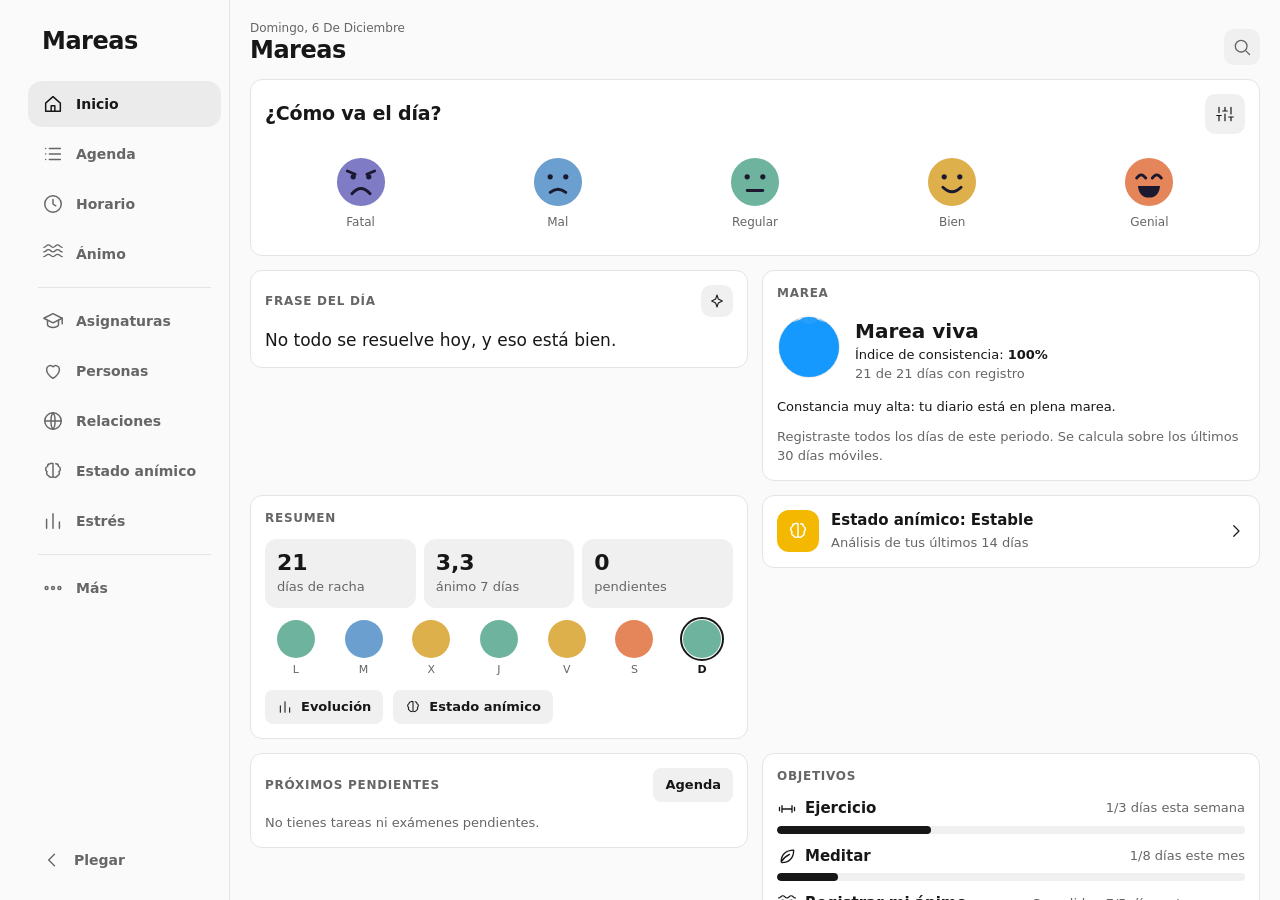
==== commit b2b4986a: "v9 Mareas 9.0 es una actualización centrada en mejorar el diseño, la velocidad, la navegación y la o" ====
--- a/index.html
+++ b/index.html
@@ -2,569 +2,20 @@
 <html lang="es">
 <head>
 <meta charset="utf-8">
-<meta name="viewport" content="width=device-width,initial-scale=1,viewport-fit=cover">
+<meta name="viewport" content="width=device-width,initial-scale=1,maximum-scale=1,user-scalable=no,viewport-fit=cover">
 <meta name="theme-color" content="#201d1d">
 <meta name="apple-mobile-web-app-capable" content="yes">
 <meta name="mobile-web-app-capable" content="yes">
 <link rel="manifest" href="manifest.webmanifest">
 <link rel="icon" href="icon-192.png">
 <link rel="apple-touch-icon" href="icon-192.png">
+<link rel="stylesheet" href="style.css">
+<link rel="stylesheet" href="Themes/glass.css">
+<link rel="stylesheet" href="Themes/android.css">
+<link rel="stylesheet" href="Themes/opencode.css">
+<title>Mareas</title>
 </head>
 <body>
-<title>Mareas</title>
-<style>
-/* Layout: one column app shell (max 520px), scrolling content, bottom tab bar, entry editor as a bottom sheet.
-   One DOM, three skins. The base rules below are the Minimalista skin (flat, no effects, cheapest to paint);
-   [data-skin="glass"] and [data-skin="android"] layers add Liquid Glass and Android on top. */
-:root{
-  --bg:#FAFAFA; --surface:#FFFFFF; --surface2:#F0F0F0; --fg:#171717; --muted:#666666; --line:#E4E4E4;
-  --accent:#171717; --accent-ink:#FFFFFF; --accent-soft:#EBEBEB; --danger:#B42318; --ink:#1B1830;
-  --m1:#7F7BC4; --m2:#6A9FCF; --m3:#6DB39D; --m4:#DDB04C; --m5:#E5855A;
-  --font:system-ui,-apple-system,'Segoe UI',Roboto,'Helvetica Neue',Arial,sans-serif;
-  --r:12px; --sw:1.6;
-  --glass:#FFFFFF; --glass-hi:#FFFFFF; --glass-low:#F0F0F0; --glass-edge:#E4E4E4; --glass-sheet:#FAFAFA; --glass-list:#FFFFFF;
-  --sheen:transparent; --glass-shadow:rgba(0,0,0,.12);
-  --b1:#FAFAFA; --b2:#FAFAFA; --b3:#FAFAFA; --b4:#FAFAFA;
-}
-@media (prefers-color-scheme: dark){
-  :root:not([data-theme="light"]){
-    --bg:#0F0F0F; --surface:#181818; --surface2:#232323; --fg:#EDEDED; --muted:#9A9A9A; --line:#2B2B2B;
-    --accent:#EDEDED; --accent-ink:#0F0F0F; --accent-soft:#2A2A2A; --danger:#F97066;
-    --glass:#181818; --glass-hi:#181818; --glass-low:#232323; --glass-edge:#2B2B2B; --glass-sheet:#0F0F0F; --glass-list:#181818;
-    --glass-shadow:rgba(0,0,0,.5); --b1:#0F0F0F; --b2:#0F0F0F; --b3:#0F0F0F; --b4:#0F0F0F;
-    color-scheme:dark;
-  }
-}
-:root[data-theme="dark"]{
-  --bg:#0F0F0F; --surface:#181818; --surface2:#232323; --fg:#EDEDED; --muted:#9A9A9A; --line:#2B2B2B;
-  --accent:#EDEDED; --accent-ink:#0F0F0F; --accent-soft:#2A2A2A; --danger:#F97066;
-  --glass:#181818; --glass-hi:#181818; --glass-low:#232323; --glass-edge:#2B2B2B; --glass-sheet:#0F0F0F; --glass-list:#181818;
-  --glass-shadow:rgba(0,0,0,.5); --b1:#0F0F0F; --b2:#0F0F0F; --b3:#0F0F0F; --b4:#0F0F0F;
-  color-scheme:dark;
-}
-
-/* Liquid Glass tokens: sky blue */
-:root[data-skin="glass"]{
-  --font:-apple-system,BlinkMacSystemFont,'SF Pro Text','SF Pro Display','Segoe UI',system-ui,sans-serif; --sw:1.7; --r:26px;
-  --bg:#E8F4FD; --surface:#FFFFFF; --surface2:#DDEBF8; --fg:#0E2236; --muted:#566E87; --line:#CFE2F3;
-  --accent:#0A74D6; --accent-ink:#FFFFFF; --accent-soft:#D5EAFF; --danger:#C0362C;
-  --m1:#8F8DE8; --m2:#5FA8F2; --m3:#55CBBE; --m4:#F3C75B; --m5:#FF9068;
-  --glass:rgba(255,255,255,.48); --glass-hi:rgba(255,255,255,.74); --glass-low:rgba(255,255,255,.30); --glass-edge:rgba(255,255,255,.88);
-  --glass-sheet:rgba(238,247,255,.84); --glass-list:rgba(255,255,255,.60); --sheen:rgba(255,255,255,.70); --glass-shadow:rgba(25,95,165,.18);
-  --b1:#8CCDFF; --b2:#C2E8FF; --b3:#A9C6FF; --b4:#BFF0F2;
-}
-@media (prefers-color-scheme: dark){
-  :root[data-skin="glass"]:not([data-theme="light"]){
-    --bg:#06121E; --surface:#0E2236; --surface2:#15304A; --fg:#E6F2FF; --muted:#8CA7C2; --line:#1C3853;
-    --accent:#5DB8FF; --accent-ink:#04121F; --accent-soft:#12365A; --danger:#FF8A80;
-    --glass:rgba(14,38,64,.52); --glass-hi:rgba(40,88,136,.58); --glass-low:rgba(255,255,255,.06); --glass-edge:rgba(160,210,255,.20);
-    --glass-sheet:rgba(8,26,44,.84); --glass-list:rgba(16,44,74,.62); --sheen:rgba(190,225,255,.15); --glass-shadow:rgba(0,0,0,.5);
-    --b1:#0C4A7E; --b2:#08304F; --b3:#17408F; --b4:#0A5560;
-    color-scheme:dark;
-  }
-}
-:root[data-skin="glass"][data-theme="dark"]{
-  --bg:#06121E; --surface:#0E2236; --surface2:#15304A; --fg:#E6F2FF; --muted:#8CA7C2; --line:#1C3853;
-  --accent:#5DB8FF; --accent-ink:#04121F; --accent-soft:#12365A; --danger:#FF8A80;
-  --glass:rgba(14,38,64,.52); --glass-hi:rgba(40,88,136,.58); --glass-low:rgba(255,255,255,.06); --glass-edge:rgba(160,210,255,.20);
-  --glass-sheet:rgba(8,26,44,.84); --glass-list:rgba(16,44,74,.62); --sheen:rgba(190,225,255,.15); --glass-shadow:rgba(0,0,0,.5);
-  --b1:#0C4A7E; --b2:#08304F; --b3:#17408F; --b4:#0A5560;
-  color-scheme:dark;
-}
-
-/* Android tokens: tonal green surfaces */
-:root[data-skin="android"]{
-  --font:Roboto,'Google Sans','Segoe UI',system-ui,sans-serif; --sw:2; --r:20px;
-  --bg:#F7FAF4; --surface:#EAF0E6; --surface2:#DCE5D8; --fg:#181D19; --muted:#4A574D; --line:#BCC8BC;
-  --accent:#006C4D; --accent-ink:#FFFFFF; --accent-soft:#C2EDD7; --danger:#BA1A1A;
-  --m1:#9B8AD6; --m2:#6BA6E5; --m3:#5DC3A0; --m4:#EFC24D; --m5:#F28B66;
-}
-@media (prefers-color-scheme: dark){
-  :root[data-skin="android"]:not([data-theme="light"]){
-    --bg:#0F1511; --surface:#1B211C; --surface2:#262D27; --fg:#DFE4DC; --muted:#A5B0A6; --line:#404941;
-    --accent:#6FDBB0; --accent-ink:#003826; --accent-soft:#264A3A; --danger:#FFB4AB;
-    color-scheme:dark;
-  }
-}
-:root[data-skin="android"][data-theme="dark"]{
-  --bg:#0F1511; --surface:#1B211C; --surface2:#262D27; --fg:#DFE4DC; --muted:#A5B0A6; --line:#404941;
-  --accent:#6FDBB0; --accent-ink:#003826; --accent-soft:#264A3A; --danger:#FFB4AB;
-  color-scheme:dark;
-}
-
-
-/* Open-Code tokens: warm dark terminal, Apple HIG semantic colors */
-:root[data-skin="opencode"]{
-  --font:'Berkeley Mono','JetBrains Mono','SF Mono',ui-monospace,Menlo,Consolas,'Liberation Mono',monospace; --sw:1.6; --r:4px;
-  --bg:#201d1d; --surface:#2a2626; --surface2:#332f2f; --fg:#fdfcfc; --muted:#9a9898; --line:#423e3e;
-  --accent:#007aff; --accent-ink:#fdfcfc; --accent-soft:#12304f; --danger:#ff3b30;
-  --m1:#5e5ce6; --m2:#0a84ff; --m3:#30d158; --m4:#ffd60a; --m5:#ff9f0a;
-  --glass:#2a2626; --glass-hi:#2a2626; --glass-low:#332f2f; --glass-edge:#423e3e; --glass-sheet:#201d1d; --glass-list:#2a2626;
-  --sheen:transparent; --glass-shadow:rgba(0,0,0,.4);
-  --b1:#201d1d; --b2:#201d1d; --b3:#201d1d; --b4:#201d1d;
-  color-scheme:dark;
-}
-[data-skin="opencode"] body{font-size:14px;line-height:1.6}
-[data-skin="opencode"] .card,[data-skin="opencode"] .entry,[data-skin="opencode"] .btn,[data-skin="opencode"] .field,[data-skin="opencode"] .fchip,[data-skin="opencode"] .act,[data-skin="opencode"] .chip,[data-skin="opencode"] .banner,[data-skin="opencode"] .seg,[data-skin="opencode"] .sheetbox,[data-skin="opencode"] .skin,[data-skin="opencode"] .mth,[data-skin="opencode"] .sk-prev,[data-skin="opencode"] .orb{border-radius:4px}
-[data-skin="opencode"] .sheetbox{border-radius:4px 4px 0 0}
-[data-skin="opencode"] .card{box-shadow:none;border:1px solid var(--line)}
-[data-skin="opencode"] .brand::before{content:"$ ";color:var(--m3)}
-[data-skin="opencode"] .today{text-transform:lowercase}
-[data-skin="opencode"] h2,[data-skin="opencode"] h3{letter-spacing:0;text-transform:none}
-[data-skin="opencode"] .btn{font-weight:600;padding-inline:20px;letter-spacing:0}
-[data-skin="opencode"] .btn.ghost{border:1.5px solid var(--line);background:none;color:var(--fg)}
-[data-skin="opencode"] .btn:active{transform:translateY(1px)}
-[data-skin="opencode"] a{text-decoration:underline;color:var(--accent)}
-[data-skin="opencode"] #tabs{border-top:1px solid var(--line);background:var(--bg)}
-[data-skin="opencode"] .muted{color:var(--muted)}
-
-*{box-sizing:border-box}
-html,body{height:100%}
-html{-webkit-tap-highlight-color:transparent}
-body{margin:0;background:var(--bg);color:var(--fg);font-family:var(--font);font-size:15px;line-height:1.45;-webkit-font-smoothing:antialiased}
-button{font:inherit;color:inherit;background:none;border:0;cursor:pointer;padding:0;touch-action:manipulation}
-input,textarea,select{font:inherit;color:var(--fg)}
-:focus-visible{outline:2px solid var(--accent);outline-offset:2px;border-radius:8px}
-.ic{display:block;flex:none;fill:none;stroke:currentColor;stroke-width:var(--sw);stroke-linecap:round;stroke-linejoin:round}
-#sprite{position:absolute;width:0;height:0;overflow:hidden}
-
-#app{height:100%;max-width:520px;margin:0 auto;padding-inline:16px;display:flex;flex-direction:column}
-#view{flex:1;min-height:0;overflow-y:auto;overscroll-behavior:contain;padding-block:14px 12px;display:flex;flex-direction:column;gap:12px;scrollbar-width:thin}
-#view>*{flex:none}
-
-/* header */
-.top{display:flex;align-items:flex-end;justify-content:space-between;gap:12px}
-.ttl{display:flex;flex-direction:column;min-width:0}
-.today{order:-1;color:var(--muted);font-size:12px;text-transform:capitalize}
-.brand{font-weight:700;font-size:24px;line-height:1.15;letter-spacing:-.02em}
-.orb{display:none}
-h2{font-size:19px;font-weight:700;margin:0;letter-spacing:-.01em}
-h3{font-size:12px;font-weight:600;letter-spacing:.06em;text-transform:uppercase;color:var(--muted);margin:0}
-.muted{color:var(--muted)}
-.small{font-size:13px}
-.big{font-size:28px;font-weight:700;line-height:1;font-variant-numeric:tabular-nums}
-.cathead{font-size:13px;font-weight:600;color:var(--muted);padding-left:2px}
-
-/* surfaces */
-.card{background:var(--surface);border:1px solid var(--line);border-radius:var(--r);padding:14px}
-.stack{display:flex;flex-direction:column;gap:12px}
-.row{display:flex;align-items:center;gap:10px}
-.between{justify-content:space-between}
-
-/* quick mood */
-.quick{display:flex;flex-direction:column;gap:12px}
-.faces{display:grid;grid-template-columns:repeat(5,1fr);gap:6px}
-.facebtn{display:flex;flex-direction:column;align-items:center;gap:6px;padding:8px 2px;border-radius:10px;font-size:12px;color:var(--muted);border:2px solid transparent}
-.facebtn svg{width:100%;max-width:52px;height:auto}
-.facebtn.sel{border-color:var(--accent);color:var(--fg);background:var(--accent-soft)}
-
-/* banner and buttons */
-.banner{display:flex;gap:12px;align-items:center;justify-content:space-between;background:var(--accent-soft);border-radius:var(--r);padding:12px 14px;font-size:13px}
-.btn{display:inline-flex;align-items:center;justify-content:center;gap:8px;min-height:42px;padding:0 16px;border-radius:8px;font-weight:600;background:var(--accent);color:var(--accent-ink)}
-.btn.ghost{background:var(--surface2);color:var(--fg)}
-.btn.danger{background:transparent;color:var(--danger);border:1px solid var(--danger)}
-.btn.sm{min-height:34px;padding:0 12px;font-size:13px}
-.btn.wide{width:100%}
-.more{align-self:center}
-
-/* entries */
-.day{display:flex;flex-direction:column;gap:8px}
-.entry{display:grid;grid-template-columns:44px minmax(0,1fr);gap:12px;text-align:left;width:100%;align-items:start;content-visibility:auto;contain-intrinsic-size:auto 96px}
-.entry:focus-visible{outline-offset:-3px}
-.entry .when{font-size:12px;color:var(--muted);font-variant-numeric:tabular-nums}
-.entry .name{font-weight:600}
-.chips{display:flex;flex-wrap:wrap;gap:6px;margin-top:6px}
-.chip{display:inline-flex;align-items:center;gap:5px;font-size:12px;background:var(--surface2);border-radius:999px;padding:3px 10px 3px 7px;color:var(--muted)}
-.note{margin:6px 0 0;font-size:14px;overflow-wrap:anywhere;white-space:pre-wrap}
-.entry .note{display:-webkit-box;-webkit-line-clamp:6;-webkit-box-orient:vertical;overflow:hidden}
-.empty{text-align:center;padding:28px 12px;color:var(--muted)}
-
-/* filters and calendar */
-.fchip{width:40px;height:40px;border-radius:10px;display:grid;place-items:center;background:var(--surface2);border:2px solid transparent;opacity:.75}
-.fchip.on{border-color:var(--accent);opacity:1}
-select.field{appearance:auto}
-.bdg{position:absolute;top:2px;right:4px;font-size:9px;line-height:1;font-weight:700;opacity:.8}
-.ygrid{display:grid;grid-template-columns:22px repeat(12,minmax(0,1fr));gap:3px;align-items:center}
-.ygrid .yl{font-size:10px;color:var(--muted);text-align:center;font-variant-numeric:tabular-nums}
-.ygrid button,.ygrid i{height:15px;border-radius:4px;background:var(--surface2);display:block}
-.ygrid i.nx{background:none}
-.ygrid button.now{outline:2px solid var(--fg);outline-offset:0}
-.cal-head{display:flex;align-items:center;justify-content:space-between}
-.iconbtn{width:40px;height:40px;border-radius:10px;display:grid;place-items:center;background:var(--surface2)}
-.iconbtn[disabled]{opacity:.35;cursor:default}
-.month{font-weight:700;font-size:19px;text-transform:capitalize}
-.grid7{display:grid;grid-template-columns:repeat(7,minmax(0,1fr));gap:6px}
-.dow{font-size:11px;text-align:center;color:var(--muted);font-weight:600}
-.cell{aspect-ratio:1;border-radius:10px;display:grid;place-items:center;font-size:13px;font-weight:600;font-variant-numeric:tabular-nums;background:var(--surface2);color:var(--muted);border:2px solid transparent;position:relative}
-.cell.has{color:var(--ink)}
-.cell.blank{background:none}
-.cell.fut{opacity:.45}
-.cell.now{border-color:var(--fg)}
-.cell.sel{outline:3px solid var(--accent);outline-offset:1px}
-.legend{display:flex;gap:10px;align-items:center;flex-wrap:wrap;font-size:12px;color:var(--muted)}
-.legend i{width:14px;height:14px;border-radius:5px;display:inline-block}
-
-/* stats */
-.seg{display:grid;grid-template-columns:repeat(4,1fr);background:var(--surface2);border-radius:10px;padding:3px;gap:3px}
-.seg button{min-height:36px;border-radius:8px;font-weight:600;font-size:13px;color:var(--muted)}
-.seg button.on{background:var(--surface);color:var(--fg)}
-.kpis{display:grid;grid-template-columns:repeat(3,minmax(0,1fr));gap:10px}
-.kpi{display:flex;flex-direction:column;gap:2px}
-.kpi b{font-size:26px;line-height:1.1;font-variant-numeric:tabular-nums}
-.kpi span{font-size:12px;color:var(--muted)}
-.chart{width:100%;height:auto;display:block}
-.chart text{fill:var(--muted);font-size:10px;font-family:var(--font)}
-.chart .grid{stroke:var(--line);stroke-width:1}
-.dist{display:flex;height:14px;border-radius:7px;overflow:hidden;gap:2px}
-.dist i{display:block;min-width:0}
-.drow{display:grid;grid-template-columns:28px 1fr auto;gap:10px;align-items:center;font-size:14px}
-.drow svg{width:28px;height:28px}
-.srow{display:grid;grid-template-columns:minmax(0,5.5em) 1fr auto;gap:10px;align-items:center;font-size:13px}
-.srow span:first-child{overflow:hidden;text-overflow:ellipsis;white-space:nowrap}
-.bar{height:8px;border-radius:4px;background:var(--surface2);overflow:hidden}
-.bar i{display:block;height:100%;border-radius:4px}
-.arow{display:grid;grid-template-columns:22px minmax(0,1fr) 110px 40px;gap:10px;align-items:center;font-size:14px}
-.arow .nm{overflow:hidden;text-overflow:ellipsis;white-space:nowrap}
-.div{position:relative;height:10px;background:var(--surface2);border-radius:5px}
-.div::before{content:"";position:absolute;left:50%;top:-2px;bottom:-2px;width:2px;background:var(--muted);opacity:.5}
-.div i{position:absolute;top:0;bottom:0;border-radius:5px}
-.delta{font-variant-numeric:tabular-nums;font-weight:600;text-align:right;font-size:13px}
-
-/* scales */
-.sc{display:flex;flex-direction:column;gap:8px}
-.sclv{display:grid;grid-template-columns:repeat(5,minmax(0,1fr));gap:6px}
-.sclv button{min-height:44px;border-radius:10px;border:1px solid var(--line);background:var(--surface);font-weight:600;color:var(--muted);font-variant-numeric:tabular-nums}
-.sclv button.on{background:var(--accent);border-color:var(--accent);color:var(--accent-ink)}
-.sclv input.field{min-height:40px;padding:6px 4px;text-align:center;font-size:13px}
-
-/* settings */
-.arow-s{display:grid;grid-template-columns:22px minmax(0,1fr) auto;gap:12px;align-items:center;padding:8px 0;border-bottom:1px solid var(--line)}
-.arow-s:last-child{border-bottom:0}
-.field{width:100%;min-height:44px;border-radius:8px;border:1px solid var(--line);background:var(--surface);padding:10px 12px}
-textarea.field{min-height:96px;resize:vertical}
-.ipw{max-height:300px;overflow-y:auto;display:flex;flex-direction:column;gap:8px;padding:2px;scrollbar-width:thin}
-.iconpick{display:grid;grid-template-columns:repeat(auto-fill,minmax(44px,1fr));gap:6px}
-.iconpick button{height:44px;border-radius:10px;display:grid;place-items:center;background:var(--surface2);color:var(--muted);border:2px solid transparent}
-.iconpick button.on{border-color:var(--accent);color:var(--fg);background:var(--accent-soft)}
-.msg{font-size:13px;color:var(--muted)}
-.skins{display:grid;grid-template-columns:repeat(auto-fit,minmax(132px,1fr));gap:10px}
-.skin{display:flex;flex-direction:column;gap:6px;text-align:left;padding:8px;border-radius:12px;border:2px solid var(--line);background:var(--surface2)}
-.skin.on{border-color:var(--accent)}
-.skin b{display:block;font-size:14px}
-.sk-prev{display:block;position:relative;height:66px;border-radius:8px;overflow:hidden}
-.sk-prev i{position:absolute;display:block}
-
-/* tab bar */
-#tabs{flex:none;display:grid;grid-template-columns:repeat(5,1fr);gap:2px;background:var(--bg);border-top:1px solid var(--line);margin-inline:-16px;padding:4px 16px max(4px,env(safe-area-inset-bottom,0px))}
-#tabs button{display:flex;flex-direction:column;align-items:center;gap:2px;padding:8px 0 6px;font-size:11px;font-weight:600;color:var(--muted)}
-#tabs button.on{color:var(--accent)}
-
-/* sheet */
-#sheet{position:fixed;inset:0;z-index:20;display:none;align-items:flex-end;justify-content:center;background:rgba(0,0,0,.45)}
-#sheet.open{display:flex}
-.sheetbox{width:100%;max-width:520px;max-height:94%;overflow-y:auto;background:var(--bg);border-radius:16px 16px 0 0;padding:18px 16px max(20px,env(safe-area-inset-bottom,0px));display:flex;flex-direction:column;gap:18px}
-.acts{display:grid;grid-template-columns:repeat(auto-fill,minmax(78px,1fr));gap:8px}
-.act{display:flex;flex-direction:column;align-items:center;gap:6px;padding:10px 4px;border-radius:10px;background:var(--surface);border:2px solid var(--line);font-size:12px;text-align:center;color:var(--muted);min-width:0}
-.act span{max-width:100%;overflow:hidden;text-overflow:ellipsis;white-space:nowrap}
-.act.on{border-color:var(--accent);background:var(--accent-soft);color:var(--fg)}
-.datefields{display:grid;grid-template-columns:repeat(auto-fit,minmax(150px,1fr));gap:10px}
-@media (max-width:380px){.arow{grid-template-columns:22px minmax(0,1fr) 80px 36px}.kpi b{font-size:22px}}
-
-/* ===== Liquid Glass: sky blue, translucent, light on edges. Blur only on a few large surfaces; list items stay cheap. ===== */
-[data-skin="glass"] body::before{content:"";position:fixed;inset:0;z-index:-1;pointer-events:none;background:
-  radial-gradient(62% 38% at 12% 6%,var(--b1) 0,transparent 72%),
-  radial-gradient(52% 38% at 94% 18%,var(--b2) 0,transparent 72%),
-  radial-gradient(62% 42% at 86% 88%,var(--b3) 0,transparent 72%),
-  radial-gradient(56% 38% at 4% 82%,var(--b4) 0,transparent 72%)}
-[data-skin="glass"] body{letter-spacing:-.005em}
-[data-skin="glass"] h2{font-size:22px;letter-spacing:-.02em}
-[data-skin="glass"] .brand{font-size:38px;line-height:1.05;letter-spacing:-.035em}
-[data-skin="glass"] .today{font-size:12px;font-weight:600;letter-spacing:.06em;text-transform:uppercase}
-[data-skin="glass"] .orb{display:grid;width:46px;height:46px;border-radius:50%;place-items:center;flex:none;color:var(--accent);
-  background:var(--glass-hi);border:1px solid var(--glass-edge);box-shadow:inset 0 1px 0 var(--glass-edge),0 8px 22px var(--glass-shadow)}
-[data-skin="glass"] .card,[data-skin="glass"] .banner{background:var(--glass);border:1px solid var(--glass-edge);position:relative;isolation:isolate;
-  -webkit-backdrop-filter:blur(22px) saturate(1.7);backdrop-filter:blur(22px) saturate(1.7);
-  box-shadow:inset 0 1px 0 var(--glass-edge),0 10px 28px var(--glass-shadow)}
-[data-skin="glass"] .card::before,[data-skin="glass"] .banner::before{content:"";position:absolute;inset:0;border-radius:inherit;z-index:-1;pointer-events:none;
-  background:linear-gradient(140deg,var(--sheen) 0,transparent 36%,transparent 68%,var(--glass-low) 100%)}
-[data-skin="glass"] .banner{border-radius:20px;font-weight:500}
-[data-skin="glass"] .entry{background:var(--glass-list);-webkit-backdrop-filter:none;backdrop-filter:none;border-radius:24px;box-shadow:inset 0 1px 0 var(--glass-edge),0 6px 16px var(--glass-shadow)}
-[data-skin="glass"] .entry::before{display:none}
-[data-skin="glass"] .facebtn,[data-skin="glass"] .act,[data-skin="glass"] .cell,[data-skin="glass"] .btn,[data-skin="glass"] .iconbtn,[data-skin="glass"] #tabs button,[data-skin="glass"] .entry,[data-skin="glass"] .sclv button{transition:transform .18s cubic-bezier(.3,1.4,.5,1),background-color .2s}
-[data-skin="glass"] .facebtn:active,[data-skin="glass"] .act:active,[data-skin="glass"] .cell:active,[data-skin="glass"] .btn:active,[data-skin="glass"] .iconbtn:active,[data-skin="glass"] #tabs button:active,[data-skin="glass"] .entry:active,[data-skin="glass"] .sclv button:active{transform:scale(.97)}
-[data-skin="glass"] #tabs{margin:0 0 max(10px,env(safe-area-inset-bottom,0px));padding:6px;gap:4px;border:1px solid var(--glass-edge);border-radius:32px;background:var(--glass);
-  -webkit-backdrop-filter:blur(26px) saturate(1.9);backdrop-filter:blur(26px) saturate(1.9);box-shadow:inset 0 1px 0 var(--glass-edge),0 14px 34px var(--glass-shadow)}
-[data-skin="glass"] #tabs button{border-radius:26px}
-[data-skin="glass"] #tabs button.on{background:var(--glass-hi);box-shadow:inset 0 1px 0 var(--glass-edge),0 4px 12px var(--glass-shadow)}
-[data-skin="glass"] #sheet{background:rgba(10,30,52,.28);-webkit-backdrop-filter:blur(6px);backdrop-filter:blur(6px)}
-[data-skin="glass"] .sheetbox{background:var(--glass-sheet);border:1px solid var(--glass-edge);border-bottom:0;border-radius:34px 34px 0 0;
-  -webkit-backdrop-filter:blur(34px) saturate(1.9);backdrop-filter:blur(34px) saturate(1.9);
-  box-shadow:inset 0 1px 0 var(--glass-edge),0 -12px 40px var(--glass-shadow);animation:sheetin .38s cubic-bezier(.2,.9,.3,1.1)}
-[data-skin="glass"] .seg{background:var(--glass-low);border:1px solid var(--glass-edge);border-radius:18px;-webkit-backdrop-filter:blur(16px);backdrop-filter:blur(16px)}
-[data-skin="glass"] .seg button{border-radius:14px}
-[data-skin="glass"] .seg button.on{background:var(--glass-hi);box-shadow:inset 0 1px 0 var(--glass-edge),0 3px 8px var(--glass-shadow)}
-[data-skin="glass"] .field{background:var(--glass-low);border:1px solid var(--glass-edge);border-radius:16px;box-shadow:inset 0 1px 3px rgba(0,30,60,.08)}
-[data-skin="glass"] .btn{border-radius:18px;background:linear-gradient(180deg,color-mix(in srgb,var(--accent) 80%,#fff) 0,var(--accent) 100%);
-  box-shadow:inset 0 1px 0 rgba(255,255,255,.5),0 8px 20px color-mix(in srgb,var(--accent) 34%,transparent)}
-[data-skin="glass"] .btn.ghost{background:var(--glass-hi);color:var(--fg);box-shadow:inset 0 1px 0 var(--glass-edge),0 4px 12px var(--glass-shadow)}
-[data-skin="glass"] .btn.danger{background:transparent;box-shadow:none}
-[data-skin="glass"] .iconbtn{background:var(--glass-hi);border:1px solid var(--glass-edge);border-radius:16px;box-shadow:inset 0 1px 0 var(--glass-edge)}
-[data-skin="glass"] .facebtn{border-radius:20px}
-[data-skin="glass"] .facebtn.sel{background:var(--glass-hi);border-color:transparent;box-shadow:inset 0 1px 0 var(--glass-edge),0 0 0 2px color-mix(in srgb,var(--accent) 45%,transparent),0 6px 16px var(--glass-shadow)}
-[data-skin="glass"] .chip{background:var(--glass-low);border:1px solid var(--glass-edge)}
-[data-skin="glass"] .act{background:var(--glass-low);border:1px solid var(--glass-edge);border-radius:20px}
-[data-skin="glass"] .act.on{background:var(--glass-hi);border-color:var(--accent);box-shadow:0 0 0 2px color-mix(in srgb,var(--accent) 28%,transparent),inset 0 1px 0 var(--glass-edge)}
-[data-skin="glass"] .cell{background:var(--glass-low);border-radius:15px}
-[data-skin="glass"] .cell.has{box-shadow:inset 0 1px 0 rgba(255,255,255,.55),inset 0 -3px 6px rgba(0,0,0,.08)}
-[data-skin="glass"] .ygrid button,[data-skin="glass"] .ygrid i{background:var(--glass-low)}
-[data-skin="glass"] .ygrid i.nx{background:none}
-[data-skin="glass"] .iconpick button{background:var(--glass-low);border-radius:15px}
-[data-skin="glass"] .iconpick button.on{background:var(--glass-hi);color:var(--accent)}
-[data-skin="glass"] .fchip{background:var(--glass-low);border-radius:16px}
-[data-skin="glass"] .sclv button{background:var(--glass-low);border:1px solid var(--glass-edge);border-radius:16px}
-[data-skin="glass"] .sclv button.on{background:var(--accent);border-color:var(--accent)}
-[data-skin="glass"] .skin{background:var(--glass-low);border:2px solid var(--glass-edge);border-radius:20px}
-[data-skin="glass"] .skin.on{border-color:var(--accent)}
-[data-skin="glass"] .bar,[data-skin="glass"] .div{background:var(--glass-low)}
-[data-skin="glass"] .dist i,[data-skin="glass"] .bar i{box-shadow:inset 0 1px 0 rgba(255,255,255,.45)}
-[data-skin="glass"] .arow-s{border-bottom-color:var(--glass-edge)}
-[data-skin="glass"] #view.enter>*{animation:rise .45s cubic-bezier(.2,.8,.2,1) both}
-[data-skin="glass"] #view.enter>*:nth-child(2){animation-delay:.04s}
-[data-skin="glass"] #view.enter>*:nth-child(3){animation-delay:.08s}
-[data-skin="glass"] #view.enter>*:nth-child(4){animation-delay:.12s}
-[data-skin="glass"] #view.enter>*:nth-child(n+5){animation-delay:.16s}
-@keyframes rise{from{transform:translateY(12px)}to{transform:none}}
-@keyframes sheetin{from{transform:translateY(60px)}to{transform:none}}
-@supports not ((backdrop-filter:blur(1px)) or (-webkit-backdrop-filter:blur(1px))){
-  [data-skin="glass"] .card,[data-skin="glass"] .banner,[data-skin="glass"] #tabs,[data-skin="glass"] .seg{background:var(--surface)}
-  [data-skin="glass"] .sheetbox{background:var(--bg)}
-}
-@media (prefers-reduced-transparency: reduce){
-  [data-skin="glass"] .card,[data-skin="glass"] .banner,[data-skin="glass"] #tabs,[data-skin="glass"] .seg,[data-skin="glass"] .sheetbox,[data-skin="glass"] #sheet{-webkit-backdrop-filter:none;backdrop-filter:none}
-  [data-skin="glass"] .card,[data-skin="glass"] .banner,[data-skin="glass"] #tabs,[data-skin="glass"] .entry{background:var(--surface)}
-  [data-skin="glass"] .sheetbox{background:var(--bg)}
-}
-
-/* ===== Android: flat tonal surfaces, pill buttons, full-width bottom navigation with an indicator pill ===== */
-[data-skin="android"] .brand{font-size:22px;font-weight:500;letter-spacing:0}
-[data-skin="android"] .top{align-items:center;padding-block:4px}
-[data-skin="android"] .today{order:0;font-size:12px}
-[data-skin="android"] .card{border:0;border-radius:20px;padding:16px}
-[data-skin="android"] .quick{background:var(--accent-soft)}
-[data-skin="android"] .entry{border-radius:20px}
-[data-skin="android"] .banner{border-radius:16px}
-[data-skin="android"] .btn{border-radius:999px;min-height:40px;padding:0 22px}
-[data-skin="android"] .btn.sm{min-height:32px;padding:0 16px}
-[data-skin="android"] .btn.ghost{background:var(--accent-soft)}
-[data-skin="android"] .btn.danger{border:1px solid var(--line)}
-[data-skin="android"] .btn:active,[data-skin="android"] .act:active,[data-skin="android"] .facebtn:active,[data-skin="android"] .iconbtn:active,[data-skin="android"] .entry:active,[data-skin="android"] .cell:active{opacity:.82}
-[data-skin="android"] .facebtn{border-radius:16px}
-[data-skin="android"] .facebtn.sel{background:var(--surface);border-color:transparent;box-shadow:0 0 0 2px var(--accent)}
-[data-skin="android"] .chip{border-radius:8px;padding:3px 9px 3px 6px;background:var(--surface2)}
-[data-skin="android"] .field{border-radius:12px;background:transparent;border:1px solid var(--muted)}
-[data-skin="android"] .field:focus{outline:none;border-color:var(--accent);box-shadow:0 0 0 1px var(--accent)}
-[data-skin="android"] .seg{padding:0;gap:0;background:transparent;border:1px solid var(--line);border-radius:999px;overflow:hidden}
-[data-skin="android"] .seg button{border-radius:0;min-height:40px;border-right:1px solid var(--line)}
-[data-skin="android"] .seg button:last-child{border-right:0}
-[data-skin="android"] .seg button.on{background:var(--accent-soft)}
-[data-skin="android"] .iconbtn{border-radius:50%;background:transparent}
-[data-skin="android"] .iconbtn:active{background:var(--accent-soft)}
-[data-skin="android"] .cell{border-radius:50%;background:transparent;font-weight:500}
-[data-skin="android"] .cell.has{font-weight:600}
-[data-skin="android"] .cell.now{border-color:var(--accent)}
-[data-skin="android"] .ygrid button,[data-skin="android"] .ygrid i{border-radius:50%}
-[data-skin="android"] .act{border-radius:16px;background:transparent;border:1px solid var(--line)}
-[data-skin="android"] .act.on{background:var(--accent-soft);border-color:transparent;box-shadow:0 0 0 1.5px var(--accent)}
-[data-skin="android"] .iconpick button{border-radius:50%;background:transparent}
-[data-skin="android"] .iconpick button.on{background:var(--accent-soft);border-color:transparent;color:var(--accent)}
-[data-skin="android"] .fchip{border-radius:50%;background:transparent}
-[data-skin="android"] .sclv button{border-radius:999px;background:transparent}
-[data-skin="android"] .skin{border-radius:16px}
-[data-skin="android"] #tabs{gap:0;background:var(--surface);border-top:0;padding:12px 16px max(14px,env(safe-area-inset-bottom,0px))}
-[data-skin="android"] #tabs button{gap:4px;padding:0;font-size:12px;font-weight:500}
-[data-skin="android"] #tabs button svg{box-sizing:content-box;width:24px;height:24px;padding:4px 14px;border-radius:16px}
-[data-skin="android"] #tabs button.on{color:var(--fg);font-weight:600}
-[data-skin="android"] #tabs button.on svg{background:var(--accent-soft);color:var(--accent)}
-[data-skin="android"] .sheetbox{position:relative;background:var(--surface);border-radius:28px 28px 0 0;padding-top:30px}
-[data-skin="android"] .sheetbox::before{content:"";position:absolute;top:10px;left:50%;width:32px;height:4px;margin-left:-16px;border-radius:2px;background:var(--muted);opacity:.5}
-
-@media (prefers-reduced-motion: reduce){*{animation:none!important;transition:none!important}}
-
-.mgrid{display:flex;flex-wrap:wrap;gap:8px}
-.mw{position:relative}
-.mth{position:relative;width:76px;height:76px;border-radius:12px;overflow:hidden;background:var(--line);display:block;flex:none;padding:0;border:0;cursor:pointer;color:#fff}
-.mth img{width:100%;height:100%;object-fit:cover;display:block}
-.mth .pl{position:absolute;inset:0;display:flex;align-items:center;justify-content:center;background:rgba(0,0,0,.25)}
-.mw .rm{position:absolute;top:-6px;right:-6px;width:26px;height:26px;border-radius:50%;background:var(--danger);color:#fff;display:flex;align-items:center;justify-content:center;border:2px solid var(--bg);padding:0}
-.mstrip{display:flex;gap:6px;margin-top:8px;flex-wrap:wrap}
-.mstrip .mth{width:58px;height:58px;border-radius:10px}
-.mstrip .more{display:flex;align-items:center;justify-content:center;width:58px;height:58px;border-radius:10px;background:var(--line);font-weight:600;font-size:14px}
-.madd{display:flex;gap:8px;flex-wrap:wrap}
-#lb{position:fixed;inset:0;z-index:40;display:none;flex-direction:column;background:rgba(0,0,0,.94);color:#fff}
-#lb.open{display:flex}
-#lb .lbtop{display:flex;align-items:center;justify-content:space-between;gap:8px;padding:max(10px,env(safe-area-inset-top,0px)) 12px 8px}
-#lb .lbbody{flex:1;min-height:0;display:flex;align-items:center;justify-content:center;position:relative;touch-action:pan-y}
-#lb .lbbody img,#lb .lbbody video{max-width:100%;max-height:100%;object-fit:contain}
-#lb .lbb{width:44px;height:44px;border-radius:50%;background:rgba(255,255,255,.14);color:#fff;border:0;display:flex;align-items:center;justify-content:center;padding:0;cursor:pointer;font:inherit;text-decoration:none}
-#lb .lbn{position:absolute;top:50%;transform:translateY(-50%)}
-#lb .lbn.l{left:8px}#lb .lbn.r{right:8px}
-#lb .lbc{font-size:13px;font-variant-numeric:tabular-nums}
-
-.swatches{display:flex;flex-wrap:wrap;gap:10px}
-.sw{width:38px;height:38px;border-radius:50%;border:3px solid transparent;box-shadow:inset 0 0 0 2px var(--bg)}
-.sw.on{border-color:var(--fg)}
-.mrow{display:flex;align-items:center;gap:12px;text-align:left;width:100%}
-.mrow>.mid{flex:1;min-width:0;display:flex;flex-direction:column;gap:2px}
-.sbadge{width:42px;height:42px;border-radius:12px;display:flex;align-items:center;justify-content:center;color:#fff;flex:none}
-.dot{display:inline-block;width:9px;height:9px;border-radius:50%;flex:none}
-.bar2{display:flex;align-items:center;gap:8px}
-.bar2 h2{margin:0}
-.tile{display:flex;flex-direction:column;gap:2px;padding:12px;border-radius:12px;background:var(--surface2);flex:1;min-width:0}
-.tile b{font-size:22px;line-height:1.1}
-.tiles{display:flex;gap:8px}
-
-.dchips{display:flex;gap:6px}
-.dchip{flex:1;min-height:46px;border-radius:12px;background:var(--surface2);font-weight:600;font-size:13px;display:flex;flex-direction:column;align-items:center;justify-content:center;gap:1px}
-.dchip small{font-size:10px;font-weight:500;opacity:.7}
-.dchip.on{background:var(--accent);color:var(--accent-ink)}
-.dchip.td:not(.on){box-shadow:inset 0 -3px 0 var(--accent)}
-.crow{display:flex;align-items:center;gap:12px;text-align:left;width:100%;border-left:6px solid var(--cc,var(--accent))}
-.crow .ctime{display:flex;flex-direction:column;min-width:48px;font-variant-numeric:tabular-nums}
-.crow .mid{flex:1;min-width:0;display:flex;flex-direction:column;gap:2px}
-.nowbadge{font-size:11px;font-weight:700;padding:2px 8px;border-radius:99px;background:var(--accent);color:var(--accent-ink)}
-.wg{display:grid;gap:0;font-size:11px}
-.wgh,.wgb{display:grid;grid-template-columns:34px repeat(var(--nd),minmax(0,1fr))}
-.wgh>div{text-align:center;font-weight:700;padding:4px 0;color:var(--muted)}
-.wgh>div.td{color:var(--accent)}
-.wgax{position:relative}
-.wgax span{position:absolute;right:4px;transform:translateY(-50%);color:var(--muted);font-size:10px}
-.wgc{position:relative;border-left:1px solid var(--line);background-image:linear-gradient(var(--line) 1px,transparent 1px);background-size:100% var(--hp)}
-.wgc.td{background-color:var(--accent-soft)}
-.cb{position:absolute;left:2px;right:2px;border-radius:6px;padding:3px 4px;color:#fff;overflow:hidden;text-align:left;font-size:10px;line-height:1.2;display:flex;flex-direction:column;gap:1px;box-shadow:0 0 0 1px rgba(0,0,0,.12)}
-.cb b{font-size:10.5px;overflow:hidden;text-overflow:ellipsis;display:-webkit-box;-webkit-line-clamp:2;-webkit-box-orient:vertical}
-.daysel{display:flex;gap:6px;flex-wrap:wrap}
-.daysel button{min-width:44px;min-height:40px;padding:0 10px;border-radius:10px;background:var(--surface2);font-weight:600}
-.daysel button.on{background:var(--accent);color:var(--accent-ink)}
-.twin{display:grid;grid-template-columns:1fr 1fr;gap:10px}
-.evrow{display:grid;grid-template-columns:auto minmax(0,1fr);gap:12px;align-items:center;padding:10px 12px}
-.evmain{display:flex;flex-direction:column;gap:2px;text-align:left;min-width:0;width:100%;overflow-wrap:anywhere}
-.evck{width:32px;height:32px;border-radius:50%;border:2px solid var(--cc,var(--muted));display:grid;place-items:center;color:#fff;flex:none}
-.evck.on{background:var(--cc,var(--accent))}
-.evdone .evmain{opacity:.55}.evdone .evmain b{text-decoration:line-through}
-[data-skin="glass"] .evrow{background:var(--glass-list);-webkit-backdrop-filter:none;backdrop-filter:none;border-radius:22px}
-[data-skin="glass"] .evrow::before{display:none}
-.dots{position:absolute;bottom:3px;left:0;right:0;display:flex;justify-content:center;align-items:center;gap:2px;pointer-events:none;line-height:1}
-.dots i{width:5px;height:5px;border-radius:50%;box-shadow:0 0 0 1px rgba(255,255,255,.9)}
-.dots b{font-size:9px;color:inherit}
-.dot{display:inline-block;width:9px;height:9px;border-radius:50%;flex:none}
-.home7{display:grid;grid-template-columns:repeat(7,minmax(0,1fr));gap:6px}
-.home7 button{display:flex;flex-direction:column;align-items:center;gap:4px;font-size:11px;color:var(--muted)}
-.home7 i{display:block;width:100%;max-width:38px;aspect-ratio:1;border-radius:50%;background:var(--surface2)}
-.home7 button.td{color:var(--fg);font-weight:700}
-.home7 button.td i{outline:2px solid var(--fg);outline-offset:1px}
-
-.pring{position:relative;width:min(260px,72vw);aspect-ratio:1;margin:4px auto}
-.pring svg{width:100%;height:100%;transform:rotate(-90deg)}
-.pring .tr{fill:none;stroke:var(--line);stroke-width:10}
-.pring .pg{fill:none;stroke:var(--pc,var(--accent));stroke-width:10;stroke-linecap:round}
-.pring .ctr{position:absolute;inset:0;display:flex;flex-direction:column;align-items:center;justify-content:center;gap:2px}
-.pmT{font-size:48px;font-weight:700;font-variant-numeric:tabular-nums;line-height:1}
-.pdots{display:flex;gap:8px;justify-content:center}
-.pdots i{width:10px;height:10px;border-radius:50%;background:var(--line)}
-.pdots i.on{background:var(--pc,var(--accent))}
-.pbars{display:flex;align-items:flex-end;gap:6px;height:84px}
-.pbars>div{flex:1;display:flex;flex-direction:column;align-items:center;justify-content:flex-end;gap:4px;height:100%;min-width:0}
-.pbars i{display:block;width:100%;background:var(--accent);border-radius:4px 4px 0 0;min-height:2px}
-.pbars small{font-size:10px;color:var(--muted)}
-.tgl{display:flex;align-items:center;justify-content:space-between;gap:10px;min-height:44px;width:100%;text-align:left}
-.tgl .sw2{width:42px;height:24px;border-radius:99px;background:var(--line);position:relative;flex:none}
-.tgl .sw2::after{content:"";position:absolute;top:3px;left:3px;width:18px;height:18px;border-radius:50%;background:#fff;transition:transform .15s}
-.tgl[aria-pressed="true"] .sw2{background:var(--accent)}
-.tgl[aria-pressed="true"] .sw2::after{transform:translateX(18px)}
-
-.sbars{display:flex;align-items:flex-end;gap:3px;height:120px}
-.sbars>div{flex:1;min-width:0;display:flex;flex-direction:column;align-items:center;justify-content:flex-end;gap:3px;height:100%}
-.sbars i{display:block;width:100%;border-radius:3px 3px 0 0;min-height:3px}
-.sbars i.fu{opacity:.55}
-.sbars small{font-size:9px;color:var(--muted);line-height:1}
-.sbars .td small{color:var(--fg);font-weight:700}
-.slevel{display:inline-block;padding:2px 10px;border-radius:99px;font-weight:700;font-size:13px;color:#fff}
-.alertc{display:flex;gap:10px;align-items:flex-start;padding:10px 12px;border-radius:12px;background:var(--surface2);border-left:4px solid var(--danger)}
-
-/* ===== Tema Apple Silicon: negro puro, cristal y gradientes líquidos (reutiliza las reglas de Liquid Glass) ===== */
-:root[data-skin="glass"][data-variant="silicon"]{
-  color-scheme:dark;--r:28px;
-  --bg:#000000;--surface:#151516;--surface2:#1d1d20;--fg:#F5F5F7;--muted:#8E8E93;--line:rgba(255,255,255,.10);
-  --accent:#2DA2FF;--accent-ink:#FFFFFF;--accent-soft:rgba(45,162,255,.18);--danger:#FF6B6B;
-  --m1:#8B5CF6;--m2:#2D9CFF;--m3:#19D3B0;--m4:#FFB020;--m5:#FF4FA0;
-  --glass:rgba(25,25,25,.40);--glass-hi:rgba(255,255,255,.10);--glass-low:rgba(255,255,255,.05);--glass-edge:rgba(255,255,255,.10);
-  --glass-sheet:rgba(14,14,16,.84);--glass-list:rgba(255,255,255,.06);--sheen:rgba(255,255,255,.10);--glass-shadow:rgba(0,0,0,.45);
-  --b1:rgba(255,0,204,.38);--b2:rgba(0,201,255,.30);--b3:rgba(51,51,153,.55);--b4:rgba(255,149,0,.22);
-}
-[data-variant="silicon"] body::before{inset:-12%;will-change:transform;animation:siliconfloat 16s ease-in-out infinite alternate}
-@keyframes siliconfloat{from{transform:translate3d(-2%,-1%,0) scale(1)}to{transform:translate3d(3%,2%,0) scale(1.08)}}
-[data-variant="silicon"] body::after{content:"";position:fixed;inset:0;z-index:5;pointer-events:none;opacity:.03;background-image:url("data:image/svg+xml,%3Csvg xmlns='http://www.w3.org/2000/svg' width='160' height='160'%3E%3Cfilter id='n'%3E%3CfeTurbulence type='fractalNoise' baseFrequency='.8' numOctaves='2' stitchTiles='stitch'/%3E%3C/filter%3E%3Crect width='100%25' height='100%25' filter='url(%23n)'/%3E%3C/svg%3E")}
-[data-variant="silicon"] .brand,[data-variant="silicon"] #tabs::before{background:linear-gradient(135deg,#FF00CC,#00C9FF);-webkit-background-clip:text;background-clip:text;-webkit-text-fill-color:transparent;color:transparent}
-[data-variant="silicon"] h2{font-weight:800;letter-spacing:-.02em}
-[data-variant="silicon"] .card,[data-variant="silicon"] .banner{-webkit-backdrop-filter:blur(40px) saturate(180%);backdrop-filter:blur(40px) saturate(180%);box-shadow:inset 0 1px 0 rgba(255,255,255,.2),0 20px 40px rgba(0,0,0,.35)}
-[data-variant="silicon"] .card .card,[data-variant="silicon"] .entry,[data-variant="silicon"] .evrow{-webkit-backdrop-filter:none;backdrop-filter:none;box-shadow:inset 0 1px 0 rgba(255,255,255,.14),0 6px 16px rgba(0,0,0,.35)}
-[data-variant="silicon"] .btn{background:linear-gradient(135deg,#00A3FF,#0072FF 60%,#5E5CE6);box-shadow:inset 0 1px 0 rgba(255,255,255,.35),0 8px 24px rgba(0,114,255,.35)}
-[data-variant="silicon"] .btn.ghost{background:var(--glass-hi);box-shadow:inset 0 1px 0 var(--glass-edge)}
-[data-variant="silicon"] .btn.danger{background:transparent;box-shadow:none}
-[data-variant="silicon"] #tabs button.on{background:linear-gradient(135deg,rgba(255,0,204,.28),rgba(0,201,255,.28));color:#fff}
-[data-variant="silicon"] .sclv button.on,[data-variant="silicon"] .dchip.on,[data-variant="silicon"] .daysel button.on{background:linear-gradient(135deg,#00A3FF,#5E5CE6);border-color:transparent;color:#fff}
-@media (hover:hover){[data-variant="silicon"] .btn:hover{filter:brightness(1.12)}[data-variant="silicon"] .entry:hover,[data-variant="silicon"] .evrow:hover{transform:translateY(-2px)}}
-
-/* ===== Pantallas anchas: tablet vertical, iPad horizontal y ordenador ===== */
-@media (min-width:700px){#app{max-width:760px}}
-@media (min-width:900px) and (min-height:480px){
-  #app{max-width:1320px;flex-direction:row;gap:20px;padding-inline:20px}
-  #tabs::before{content:"Mareas";font-weight:700;font-size:24px;letter-spacing:-.02em;padding:6px 14px 18px}
-  :root[data-skin] #tabs{order:-1;flex:none;width:210px;display:flex;flex-direction:column;justify-content:flex-start;gap:4px;margin:0;padding:18px 8px;border:0;border-right:1px solid var(--line);border-radius:0;background:transparent;box-shadow:none;-webkit-backdrop-filter:none;backdrop-filter:none;overflow-y:auto}
-  :root[data-skin] #tabs button{flex-direction:row;justify-content:flex-start;gap:12px;width:100%;padding:12px 14px;font-size:14px;border-radius:14px}
-  :root[data-skin] #tabs button.on{background:var(--accent-soft);box-shadow:none}
-  :root[data-skin="android"] #tabs button svg,:root[data-skin="android"] #tabs button.on svg{padding:0;background:none;width:22px;height:22px}
-  #view{padding-block:20px 24px;gap:14px}
-  #view[data-tab="home"],#view[data-tab="stats"],#view[data-tab="stress"],#view[data-tab="pomo"],#view[data-tab="abs"],#view[data-tab="more"]{display:grid;grid-template-columns:repeat(2,minmax(0,1fr));align-items:start;gap:14px}
-  #view>.top,#view>.seg,#view>.bar2,#view>h2,#view>.banner,#view>.quick,#view>.empty,#view>.cal-head,#view>.legend{grid-column:1/-1}
-  #view[data-tab="mood"]>*,#view[data-tab="people"]>*,#view[data-tab="person"]>*,#view[data-tab="set"]>*,#view[data-tab="log"]>*,#view[data-tab="cal"]>*,#view[data-tab="agenda"]>*,#view[data-tab="subj"]>*,#view[data-tab="teach"]>*{max-width:1000px;width:100%;margin-inline:auto}
-  #view[data-tab="sched"]>*{max-width:1100px;width:100%;margin-inline:auto}
-  #tl .day{display:grid;grid-template-columns:repeat(2,minmax(0,1fr));gap:10px}
-  #tl .day>h3{grid-column:1/-1}
-  #sheet{align-items:center;padding:24px}
-  .sheetbox{max-width:640px;max-height:90vh;border-radius:28px!important;padding-bottom:22px}
-  :root[data-skin="android"] .sheetbox::before{display:none}
-}
-.pgrid{display:grid;grid-template-columns:repeat(auto-fill,minmax(88px,1fr));gap:6px;margin-bottom:6px}
-.pgrid .mth{width:100%;height:auto;aspect-ratio:1;border-radius:10px}
-
-/* command palette / quick search */
-#cmdPal{position:fixed;inset:0;z-index:60;display:none;align-items:flex-start;justify-content:center;background:rgba(0,0,0,.5);backdrop-filter:blur(6px);-webkit-backdrop-filter:blur(6px);padding:min(70px,12vh) 16px 20px}
-#cmdPal.open{display:flex}
-.cmdbox{width:100%;max-width:540px;background:var(--surface);border:1px solid var(--line);border-radius:18px;box-shadow:0 18px 48px var(--glass-shadow);display:flex;flex-direction:column;overflow:hidden;max-height:80vh}
-[data-skin="glass"] .cmdbox{background:var(--glass-sheet);backdrop-filter:blur(30px);-webkit-backdrop-filter:blur(30px);border:1px solid var(--glass-edge)}
-.cmdtop{display:flex;align-items:center;gap:10px;padding:12px 14px;border-bottom:1px solid var(--line)}
-.cmdtop input{flex:1;min-width:0;border:0;background:none;font-size:16px;outline:none;color:var(--fg)}
-.cmdtop kbd{background:var(--surface2);border:1px solid var(--line);padding:2px 6px;border-radius:6px;font-size:11px;color:var(--muted);font-family:inherit}
-.cmdlist{flex:1;overflow-y:auto;padding:8px;display:flex;flex-direction:column;gap:4px;scrollbar-width:thin}
-.cmditem{display:flex;align-items:center;gap:12px;padding:10px 12px;border-radius:10px;background:transparent;text-align:left;width:100%;cursor:pointer;color:var(--fg);font-size:14px}
-.cmditem:hover,.cmditem.sel{background:var(--accent-soft);color:var(--accent)}
-.cmditem .mid{flex:1;min-width:0;display:flex;flex-direction:column;gap:2px}
-.cmdsec{font-size:11px;font-weight:700;color:var(--muted);padding:8px 12px 4px;text-transform:uppercase;letter-spacing:.05em}
-
-/* widgets customizer */
-.wgt-item{display:flex;align-items:center;gap:10px;padding:10px 12px;border-radius:12px;background:var(--surface2);border:1px solid var(--line)}
-.wgt-item .mid{flex:1;min-width:0;display:flex;flex-direction:column;gap:2px}
-
-/* keyboard shortcuts indicator and quick triggers */
-.top-actions{display:flex;align-items:center;gap:6px}
-.top-btn{width:36px;height:36px;border-radius:10px;display:grid;place-items:center;background:var(--surface2);color:var(--muted)}
-.top-btn:hover{color:var(--fg);background:var(--accent-soft)}
-
-/* collapsible activities in settings */
-.cat-hdr{display:flex;align-items:center;justify-content:space-between;padding:10px 4px;cursor:pointer;border-bottom:1px solid var(--line);font-weight:600;font-size:13px;color:var(--muted)}
-.cat-hdr:hover{color:var(--fg)}
-</style>
 
 <div id="sprite" aria-hidden="true"></div>
 <div id="app">
@@ -579,6 +30,7 @@
 (function(){
 'use strict';
 var KEY='mareas.v1';
+var navStack=[];
 var INK='#1B1830';
 
 /* ---------- icons (own set, 24px stroke) ---------- */
@@ -783,7 +235,7 @@
   for(var i=1;i<=5;i++){if(p.c)r.setProperty('--m'+i,p.c[i-1]);else r.removeProperty('--m'+i);}
 }
 var faceCache={};
-function skin(){return (S&&S.skin)||'glass';}
+function skin(){return (S&&S.skin)||'minimal';}
 function syncThemeColor(){
   try{var m=document.querySelector('meta[name="theme-color"]'),k=skin(),c=({silicon:'#000000',opencode:'#201d1d'})[k]||getComputedStyle(document.documentElement).getPropertyValue('--bg').trim();if(m&&c)m.setAttribute('content',c);}catch(e){}
 }
@@ -1013,10 +465,11 @@
 }
 
 /* ---------- appearance ---------- */
-var SKINS=[['opencode','Open-Code','Terminal oscuro en monoespaciada.'],['minimal','Minimalista','Plano y muy rápido, sin efectos.'],['glass','Liquid Glass','Cristal translúcido en azul cielo.'],['android','Android','Superficies tonales y esquinas suaves.'],['silicon','Apple Silicon','Negro puro, cristal y gradientes líquidos.']];
+var SKINS=[['opencode','Open-Code','Terminal oscuro en monoespaciada.'],['minimal','Minimalista','Plano, limpio y con animaciones suaves.'],['lite','Lite','Como Minimalista, sin animaciones. Máximo ahorro.'],['glass','Liquid Glass','Cristal translúcido en azul cielo.'],['android','Android','Superficies tonales y esquinas suaves.'],['silicon','Apple Silicon','Negro puro, cristal y gradientes líquidos.']];
 function skinPrev(k){
   if(k==='silicon')return '<span class="sk-prev" style="background:#000"><i style="left:-10px;top:-10px;width:60px;height:60px;border-radius:50%;background:#FF00CC;filter:blur(18px);opacity:.6"></i><i style="right:-8px;bottom:-12px;width:64px;height:64px;border-radius:50%;background:#00C9FF;filter:blur(18px);opacity:.55"></i><i style="left:8px;right:8px;top:8px;height:24px;background:rgba(255,255,255,.08);border:1px solid rgba(255,255,255,.2);border-radius:14px"></i><i style="left:8px;top:38px;width:50px;height:18px;background:linear-gradient(135deg,#00A3FF,#5E5CE6);border-radius:10px"></i></span>';
   if(k==='opencode')return '<span class="sk-prev" style="background:#201d1d;border:1px solid #3a3636;font-family:ui-monospace,Menlo,Consolas,monospace"><i style="left:8px;top:8px;color:#30d158;font-size:11px;line-height:1">$ mareas</i><i style="left:8px;right:8px;top:24px;height:12px;border:1px solid #3a3636;border-radius:4px"></i><i style="left:8px;top:42px;width:44px;height:14px;background:#007aff;border-radius:4px"></i></span>';
+  if(k==='lite')return '<span class="sk-prev" style="background:#FAFAFA;border:1px solid #E4E4E4"><i style="left:8px;right:8px;top:8px;height:22px;background:#FFFFFF;border:1px solid #E4E4E4;border-radius:6px"></i><i style="left:8px;top:38px;width:46px;height:18px;background:#171717;border-radius:5px"></i><i style="right:8px;top:40px;width:22px;height:14px;border:1.5px dashed #999;border-radius:4px"></i></span>';
   if(k==='minimal')return '<span class="sk-prev" style="background:#FAFAFA;border:1px solid #E4E4E4"><i style="left:8px;right:8px;top:8px;height:22px;background:#FFFFFF;border:1px solid #E4E4E4;border-radius:6px"></i><i style="left:8px;top:38px;width:46px;height:18px;background:#171717;border-radius:5px"></i></span>';
   if(k==='glass')return '<span class="sk-prev" style="background:linear-gradient(135deg,#8CCDFF,#E1F3FF 55%,#A9C6FF)"><i style="left:8px;right:8px;top:8px;height:24px;background:rgba(255,255,255,.62);border:1px solid rgba(255,255,255,.95);border-radius:14px"></i><i style="left:8px;top:38px;width:50px;height:18px;background:#0A74D6;border-radius:10px"></i></span>';
   return '<span class="sk-prev" style="background:#F7FAF4"><i style="left:8px;right:8px;top:8px;height:24px;background:#EAF0E6;border-radius:12px"></i><i style="left:8px;top:38px;width:50px;height:18px;background:#006C4D;border-radius:9px"></i></span>';
@@ -1038,6 +491,9 @@
     DEFAULT_ACTS.forEach(function(d){if(!S.acts.some(function(a){return a.id===d.id;}))S.acts.push({id:d.id,name:d.name,icon:d.icon,cat:d.cat});});
   }
   if(!Array.isArray(S.people))S.people=[];
+  if(!Array.isArray(S.pgroups))S.pgroups=[];
+  if(!Array.isArray(S.rels))S.rels=[];
+  if(!Array.isArray(S.days))S.days=[];
   if(!Array.isArray(S.subs))S.subs=[];
   if(!Array.isArray(S.subjects))S.subjects=[];
   if(!Array.isArray(S.teachers))S.teachers=[];
@@ -1047,9 +503,10 @@
   if(!S.sched||typeof S.sched!=='object')S.sched={ab:false,days:5,ref:Date.now()};
   if([5,6,7].indexOf(S.sched.days)<0)S.sched.days=5;
   if(!S.sched.ref)S.sched.ref=Date.now();
-  if(!S.skin)S.skin=(navigator.deviceMemory&&navigator.deviceMemory<=2)?'minimal':'glass';
+  if(!S.skin)S.skin='minimal';
   pomoEnsure();
   S.entries.forEach(function(e){if(!Array.isArray(e.acts))e.acts=[];});
+  cleanPeople();
   touch();
   return migrateScales();
 }
@@ -1061,15 +518,31 @@
 function stLevel(v){for(var i=0;i<STL.length;i++)if(v<STL[i][0])return STL[i];return STL[3];}
 function offDate(off){var n=new Date();return new Date(n.getFullYear(),n.getMonth(),n.getDate()+off);}
 function stScale(){return S.scales.filter(function(c){return /estr[eé]s/i.test(c.name);})[0]||null;}
+/* stCtx recorre entradas, personas y eventos: se memoriza por versión de datos y por día (vMore, Inicio y Estado anímico lo llaman en cada render) */
+var stCtxC=null,stCtxV=-1,stCtxD='';
 function stCtx(){
+  var d=dkey(Date.now());
+  if(stCtxC&&stCtxV===ver&&stCtxD===d)return stCtxC;
+  stCtxC=stCtxRaw();stCtxV=ver;stCtxD=d;return stCtxC;
+}
+function stCtxRaw(){
   var evs=S.events.filter(function(x){return /^\d{4}-\d\d-\d\d$/.test(x.date);}).map(function(x){
-    var w=({exam:3,delivery:2,task:1,class:.5}[x.type]||1)*(x.prio===2?1.5:x.prio===0?.75:1);
+    var w=({exam:3,delivery:2,task:1,class:.5,social:1}[x.type]||1)*(x.prio===2?1.5:x.prio===0?.75:1)*diffMul(x.sid);
+    if(['exam','delivery','task'].indexOf(x.type)>-1)w*=({0:.25,1:.65,2:1,3:1.35})[x.gradeWeight===undefined?1:x.gradeWeight];
+    if(x.type==='social'&&x.stress===false)w=0;
     return {x:x,w:w,ramp:x.type==='exam'?10:x.type==='delivery'?7:5,dd:dayDiff(x.date)};
   });
-  var avg=dayAvg(),sc=stScale(),scAvg={};
+  var avg=dayAvg(),sc=stScale(),scAvg={},sleepBy={};
+  S.entries.forEach(function(e){if(!e.sl)return;var k=dkey(e.ts),o=sleepBy[k]=sleepBy[k]||{q:[],h:[]};if(e.sl.q>=1&&e.sl.q<=5)o.q.push(e.sl.q);if(e.sl.h>0&&e.sl.h<=16)o.h.push(e.sl.h);});
+  Object.keys(sleepBy).forEach(function(k){var o=sleepBy[k];sleepBy[k]={q:o.q.length?mean(o.q):null,h:o.h.length?mean(o.h):null};});
+  var recentSleep=[],sleepFrom=dkey(addDays(new Date(),-13).getTime());Object.keys(sleepBy).forEach(function(k){if(k>=sleepFrom)recentSleep.push(sleepBy[k]);});
+  var recentQ=recentSleep.filter(function(x){return x.q!==null;}).map(function(x){return x.q;}),recentH=recentSleep.filter(function(x){return x.h!==null;}).map(function(x){return x.h;});
+  var sleepRecent=recentSleep.length>=3&&(recentQ.length||recentH.length)?{q:recentQ.length?mean(recentQ):null,h:recentH.length?mean(recentH):null}:null;
   if(sc){var t={};S.entries.forEach(function(e){if(e.sc&&e.sc[sc.id]){var k=dkey(e.ts);(t[k]=t[k]||[]).push(e.sc[sc.id]);}});Object.keys(t).forEach(function(k){scAvg[k]=t[k].reduce(function(a,b){return a+b;},0)/t[k].length;});}
   var base=[],i;for(i=-6;i<=0;i++){var m=avg[dkey(offDate(i).getTime())];if(m!==undefined)base.push(m);}
-  var an=stActNet();return {act:an.by,habit:an.habit,evs:evs,avg:avg,sc:sc,scAvg:scAvg,base:base.length?base.reduce(function(a,b){return a+b;},0)/base.length:null};
+  var an=stActNet(),relief={};
+  S.people.forEach(function(p){var withP=[],withoutP=[];S.entries.forEach(function(e){((e.pp||[]).indexOf(p.id)>-1?withP:withoutP).push(e.mood);});if(withP.length>=3&&withoutP.length>=3){var delta=mean(withP)-mean(withoutP);if(delta>=.5)relief[p.id]=Math.min(.75,delta*.28);}});
+  return {act:an.by,habit:an.habit,evs:evs,avg:avg,sc:sc,scAvg:scAvg,sleep:sleepBy,sleepRecent:sleepRecent,sleepEnabled:recentSleep.length>=3&&(recentQ.length||recentH.length),relief:relief,base:base.length?base.reduce(function(a,b){return a+b;},0)/base.length:null};
 }
 function stOne(e,off){
   var dist=e.dd-off;
@@ -1078,14 +551,14 @@
   if(e.dd<0&&-e.dd<=14&&off>=e.dd)return e.w*.8;
   return 0;
 }
-function stLoad(c,off){var L=0;c.evs.forEach(function(e){L+=stOne(e,off);});return L;}
+function stLoad(c,off){var L=0;c.evs.forEach(function(e){var w=stOne(e,off);if(e.x.type==='social'&&e.x.pp&&e.x.pp.length){var f=0,n=0;e.x.pp.forEach(function(id){if(c.relief[id]){f+=c.relief[id];n++;}});if(n)w*=1-Math.min(.55,f/n);}L+=w;});var cl=classLoad(offDate(off));L+=cl;if(S.stressFreeDays&&cl===0)L=Math.max(0,L-1.25);return L;}
 function stIdx(c,off){
   var load=stLoad(c,off),ln=Math.min(1,load/6),k=dkey(offDate(off).getTime()),mv=null,part=null;
   if(off<=0)mv=c.avg[k]!==undefined?c.avg[k]:null;else mv=c.base;
   if(mv!==null)part=(5-mv)/4;
   if(off<=0&&c.sc&&c.scAvg[k]!==undefined){var sp=(c.scAvg[k]-1)/4;part=part===null?sp:(part+sp)/2;}
-  var adj=stAdj(c,off,k),b0=Math.round(100*(part===null?ln:.6*ln+.4*part));
-  return {i:Math.max(0,Math.min(100,b0+adj)),load:load,ln:ln,mood:mv,part:part,adj:adj};
+  var adj=stAdj(c,off,k),sl=c.sleepEnabled?(off<=0?c.sleep[k]:c.sleepRecent):null,slAdj=sl?Math.round(Math.max(-4,Math.min(4,(sl.q===null?0:(3-sl.q)*1.25)+(sl.h!==null&&sl.h<6?(6-sl.h)*.6:0)))):0,b0=Math.round(100*(part===null?ln:.6*ln+.4*part));
+  return {i:Math.max(0,Math.min(100,b0+adj+slAdj)),load:load,ln:ln,mood:mv,part:part,adj:adj,sleepAdj:slAdj};
 }
 function stWeek(c,startOff){
   var best={i:-1,off:0},sum=0,n=0,i;
@@ -1132,8 +605,8 @@
   var al=stAlerts(c);
   if(al.length)h+='<section class="card stack"><h3>Avisos</h3>'+al.map(function(t){return '<div class="alertc">'+ic('flag',20)+'<span>'+esc(t)+'</span></div>';}).join('')+'<p class="muted small" style="margin:0">Si te notas desbordado, hablarlo con alguien de confianza (familia, tutor/a u orientación) ayuda.</p></section>';
   var bars='',off,mx=100;
-  for(off=-7;off<=13;off++){var r=stIdx(c,off),l2=stLevel(r.i),d=offDate(off);bars+='<div class="'+(off===0?'td':'')+'" title="'+d.getDate()+'/'+(d.getMonth()+1)+': '+r.i+'"><i class="'+(off>0?'fu':'')+'" style="height:'+Math.max(3,Math.round(r.i/mx*92))+'px;background:'+l2[2]+'"></i><small>'+d.getDate()+'</small></div>';}
-  h+='<section class="card stack"><h3>21 días</h3><div class="sbars" role="img" aria-label="Estrés estimado de la semana pasada a las próximas dos semanas">'+bars+'</div><p class="muted small" style="margin:0">7 días atrás, hoy y 13 días por delante. Las barras claras son previsión: usan tu carga pendiente y tu ánimo reciente.</p></section>';
+  for(off=-7;off<=13;off++){var r=stIdx(c,off),l2=stLevel(r.i),d=offDate(off);bars+='<div class="'+(off===0?'td':'')+'" title="'+d.getDate()+'/'+(d.getMonth()+1)+': '+r.i+'"><i class="'+(off>0?'fu':'')+'" style="height:'+Math.max(3,Math.round(r.i/mx*92))+'px;background:'+l2[2]+'"></i><small>'+d.getDate()+'</small><span class="dot" style="width:7px;height:7px;background:'+(off<=0&&r.mood!==null?'var(--m'+Math.max(1,Math.min(5,Math.round(r.mood)))+')':'transparent')+'"></span></div>';}
+  h+='<section class="card stack"><h3>21 días</h3><div class="sbars" role="img" aria-label="Estrés estimado de la semana pasada a las próximas dos semanas">'+bars+'</div><p class="muted small" style="margin:0">7 días atrás, hoy y 13 días por delante. Las barras claras son previsión: usan tu carga pendiente y tu ánimo reciente. El punto de color bajo cada día pasado es tu ánimo de ese día. Es una estimación orientativa, no una medición.</p></section>';
   var m0=mondayOf(new Date()),w0=Math.round((m0-sod(new Date()))/864e5),wk=[['Esta semana',w0],['Próxima semana',w0+7]];
   h+='<section class="card stack"><h3>Semanas</h3>'+wk.map(function(w){
     var x=stWeek(c,w[1]),l=stLevel(x.avg),pd=offDate(x.peak.off),parts=[];
@@ -1144,8 +617,8 @@
   if(top.length)h+='<section class="card stack"><h3>Lo que más pesa hoy</h3>'+top.map(function(o){var x=o.e.x,sj=x.sid?subjById(x.sid):null;return '<div class="row between" style="gap:8px"><span class="row" style="gap:8px;min-width:0"><i class="dot" style="background:'+(sj?esc(sj.color):'var(--muted)')+'"></i><span style="overflow-wrap:anywhere"><b>'+esc(x.title)+'</b> <span class="small muted">'+EVT[x.type].n+'</span></span></span><span class="small muted" style="white-space:nowrap">'+(o.e.dd===0?'hoy':o.e.dd===1?'mañana':'en '+o.e.dd+' días')+'</span></div>';}).join('')+'</section>';
   var co=stCorr2(c);
   h+='<section class="card stack"><h3>Relación con tu ánimo</h3>'+(co?'<p style="margin:0">En los '+co.nh+' días con mucha carga tu ánimo medio fue <b>'+co.hi.toFixed(1)+'</b>; en los '+co.nl+' días tranquilos, <b>'+co.lo.toFixed(1)+'</b> (diferencia '+(co.lo-co.hi>=0?'−':'+')+Math.abs(co.lo-co.hi).toFixed(1)+').</p>':'<p class="muted" style="margin:0">Hacen falta al menos 4 días con carga alta y 4 tranquilos, con ánimo registrado, para comparar. Sigue apuntando tu ánimo.</p>')+
-    '<p class="muted small" style="margin:0">Es una estimación orientativa basada en tus datos, no un diagnóstico. Muestra relación, no causa. Cómo se calcula: cada examen, entrega o tarea pendiente suma carga que crece según se acerca la fecha (examen 10 días, entrega 7, tarea 5) y según su prioridad; el 60 % del índice es carga y el 40 % tu ánimo (en previsión, el de los últimos 7 días).</p></section>';
-  h+=stressActsCard(true);
+    '<p class="muted small" style="margin:0">Es una estimación orientativa basada en tus datos, no un diagnóstico. Muestra relación, no causa. La urgencia usa la prioridad; tareas, exámenes y entregas aplican por separado el peso que indicaste para la nota. En eventos sociales se respeta si marcaste que generan estrés y, solo con al menos 3 registros con esa persona y 3 sin ella, una asociación positiva con el ánimo puede reducir parte de la carga. Sin datos suficientes no se aplica esa reducción. La carga también considera clases programadas y, si activas la opción, baja en días sin clases. La calidad y duración del sueño aportan un ajuste limitado (hasta 4 puntos), solo con al menos 3 días registrados en los últimos 14; sin esos datos el ajuste es cero. El 60 % del índice es carga y el 40 % tu ánimo (en previsión, el de los últimos 7 días).</p></section>';
+  h+=diffStressCard()+stressActsCard(true);
   return h;
 }
 
@@ -1257,10 +730,10 @@
 }
 
 /* ---------- agenda: tareas, exámenes, entregas y clases puntuales ---------- */
-var EVT={task:{n:'Tarea',i:'check'},exam:{n:'Examen',i:'pen'},delivery:{n:'Entrega',i:'target'},class:{n:'Clase puntual',i:'cap'}};
+var EVT={task:{n:'Tarea',i:'check'},exam:{n:'Examen',i:'pen'},delivery:{n:'Entrega',i:'target'},class:{n:'Clase puntual',i:'cap'},social:{n:'Quedada o fiesta',i:'friends'}};
 var PRIO=['Baja','Media','Alta'];
 var REMS=[[-1,'Sin aviso'],[0,'El mismo día'],[1,'1 día antes'],[2,'2 días antes'],[7,'1 semana antes']];
-function evClean(x){return {id:String(x.id),type:EVT[x.type]?x.type:'task',title:String(x.title||'').slice(0,120),sid:x.sid&&subjById(String(x.sid))?String(x.sid):'',date:x.date,time:/^\d\d:\d\d$/.test(x.time)?x.time:'',prio:[0,1,2].indexOf(+x.prio)>-1?+x.prio:1,done:!!x.done,rem:[-1,0,1,2,7].indexOf(+x.rem)>-1?+x.rem:-1,note:String(x.note||'').slice(0,1000)};}
+function evClean(x){return {id:String(x.id),type:EVT[x.type]?x.type:'task',title:String(x.title||'').slice(0,120),sid:x.sid&&subjById(String(x.sid))?String(x.sid):'',date:x.date,time:/^\d\d:\d\d$/.test(x.time)?x.time:'',prio:[0,1,2].indexOf(+x.prio)>-1?+x.prio:1,gradeWeight:[0,1,2,3].indexOf(+x.gradeWeight)>-1?+x.gradeWeight:1,stress:typeof x.stress==='boolean'?x.stress:true,done:!!x.done,rem:[-1,0,1,2,7].indexOf(+x.rem)>-1?+x.rem:-1,note:String(x.note||'').slice(0,1000),pp:Array.isArray(x.pp)&&x.pp.length?x.pp.map(String).slice(0,30):undefined};}
 function evById(id){for(var i=0;i<S.events.length;i++)if(S.events[i].id===id)return S.events[i];return null;}
 function pdate(k){var p=k.split('-');return new Date(+p[0],+p[1]-1,+p[2]);}
 function dayDiff(k){return Math.round((pdate(k)-sod(new Date()))/864e5);}
@@ -1269,7 +742,7 @@
   var sj=x.sid?subjById(x.sid):null,late=!x.done&&dayDiff(x.date)<0,t=EVT[x.type],when=[showDate?dayLabel(x.date):'',x.time].filter(Boolean).join(' · ');
   return '<div class="card evrow'+(x.done?' evdone':'')+'" style="--cc:'+esc(sj?sj.color:'var(--muted)')+'"><button class="evck'+(x.done?' on':'')+'" data-a="tgEv" data-v="'+esc(x.id)+'" aria-pressed="'+x.done+'" aria-label="Marcar como hecho">'+(x.done?ic('check',18):'')+'</button>'+
     '<button class="evmain" data-a="editEv" data-v="'+esc(x.id)+'"><b>'+esc(x.title)+'</b><span class="small muted">'+esc([sj?sj.name:'',when].filter(Boolean).join(' · '))+'</span><span class="chips"><span class="chip">'+ic(t.i,14)+t.n+'</span>'+
-    (x.prio===2?'<span class="chip" style="color:var(--danger)">Prioridad alta</span>':x.prio===0?'<span class="chip">Baja</span>':'')+(late?'<span class="chip" style="color:var(--danger)">Vencida</span>':'')+'</span></button></div>';
+    (x.prio===2?'<span class="chip" style="color:var(--danger)">Prioridad alta</span>':x.prio===0?'<span class="chip">Baja</span>':'')+(late?'<span class="chip" style="color:var(--danger)">Vencida</span>':'')+(x.pp||[]).map(function(id){var q=persById(id);return q?'<span class="chip" role="link" tabindex="0" data-a="person" data-v="'+esc(id)+'">'+ic('users',14)+esc(q.name)+'</span>':'';}).join('')+'</span></button></div>';
 }
 function agAlerts(){
   var l=S.events.filter(function(x){var d=dayDiff(x.date);return !x.done&&x.rem>=0&&d>=0&&d<=x.rem;}).sort(evSort);
@@ -1307,9 +780,10 @@
   return h+agAlerts()+(v==='day'?agDayView():v==='week'?agWeekView():agPend());
 }
 /* formulario */
-function openEv(id,date){
+function openEv(id,date,pp0,pre){
   var x=id?evById(id):null;
-  fo={type:'ev',id:id||null,etype:x?x.type:'task',title:x?x.title:'',sid:x?x.sid:'',date:x?x.date:(date||dkey(Date.now())),time:x?x.time:'',prio:x?x.prio:1,rem:x?x.rem:-1,note:x?x.note:'',done:x?x.done:false,del:false};
+  fo={type:'ev',id:id||null,etype:x?x.type:'task',title:x?x.title:'',sid:x?x.sid:'',date:x?x.date:(date||dkey(Date.now())),time:x?x.time:'',prio:x?x.prio:1,gradeWeight:x?(x.gradeWeight===undefined?1:x.gradeWeight):1,stress:x?x.stress!==false:true,rem:x?x.rem:-1,note:x?x.note:'',done:x?x.done:false,del:false,pp:x?(x.pp||[]).slice():(pp0||[])};
+  if(pre&&!x){if(pre.etype&&EVT[pre.etype])fo.etype=pre.etype;if(pre.title)fo.title=String(pre.title).slice(0,100);}
   renderForm();$sheet.classList.add('open');
   try{lastFocus=document.activeElement;}catch(e){}
 }
@@ -1317,9 +791,12 @@
   var h='<div class="sheetbox"><div class="row between"><h2>'+(fo.id?'Editar':'Nuevo')+' evento</h2><button class="iconbtn" data-a="close" aria-label="Cerrar">'+ic('x')+'</button></div>';
   h+='<div class="stack" style="gap:6px"><h3>Tipo</h3><div class="seg" style="grid-template-columns:repeat(2,1fr)">'+Object.keys(EVT).map(function(k){return '<button data-a="evType" data-v="'+k+'" class="'+(fo.etype===k?'on':'')+'" aria-pressed="'+(fo.etype===k)+'">'+EVT[k].n+'</button>';}).join('')+'</div></div>';
   h+=fld('fTitle','Título',fo.title,'maxlength="120"');
-  h+='<div class="stack" style="gap:6px"><h3>Asignatura</h3><select id="fSubj" class="field"><option value="">Sin asignatura</option>'+S.subjects.slice().sort(byName).map(function(x){return '<option value="'+esc(x.id)+'"'+(fo.sid===x.id?' selected':'')+'>'+esc(x.name)+'</option>';}).join('')+'</select></div>';
+  if(fo.etype!=='social')h+='<div class="stack" style="gap:6px"><h3>Asignatura</h3><select id="fSubj" class="field"><option value="">Sin asignatura</option>'+S.subjects.slice().sort(byName).map(function(x){return '<option value="'+esc(x.id)+'"'+(fo.sid===x.id?' selected':'')+'>'+esc(x.name)+'</option>';}).join('')+'</select></div>';
+  h+=evPersBlock();
   h+='<div class="twin"><div class="stack" style="gap:6px"><h3>Fecha</h3><input id="fDate" class="field" type="date" value="'+esc(fo.date)+'"></div><div class="stack" style="gap:6px"><h3>Hora</h3><input id="fTime" class="field" type="time" value="'+esc(fo.time)+'"></div></div>';
   h+='<div class="stack" style="gap:6px"><h3>Prioridad</h3><div class="seg" style="grid-template-columns:repeat(3,1fr)">'+PRIO.map(function(n,i){return '<button data-a="evPrio" data-v="'+i+'" class="'+(fo.prio===i?'on':'')+'" aria-pressed="'+(fo.prio===i)+'">'+n+'</button>';}).join('')+'</div></div>';
+  if(['task','exam','delivery'].indexOf(fo.etype)>-1)h+='<div class="stack" style="gap:6px"><h3>Importancia en la nota</h3><select id="fGradeWeight" class="field">'+[[0,'No cuenta en la nota'],[1,'Cuenta poco'],[2,'Cuenta bastante'],[3,'Cuenta mucho']].map(function(x){return '<option value="'+x[0]+'"'+(fo.gradeWeight===x[0]?' selected':'')+'>'+x[1]+'</option>';}).join('')+'</select><span class="small muted">Separa el peso académico de la urgencia.</span></div>';
+  if(fo.etype==='social')h+='<label class="row between"><span>Este evento genera estrés</span><input id="fStress" type="checkbox" '+(fo.stress?'checked':'')+' style="width:22px;height:22px;accent-color:var(--accent)"></label>';
   h+='<div class="stack" style="gap:6px"><h3>Aviso</h3><select id="fRem" class="field">'+REMS.map(function(r){return '<option value="'+r[0]+'"'+(fo.rem===r[0]?' selected':'')+'>'+r[1]+'</option>';}).join('')+'</select><span class="small muted">Se muestra como aviso en Agenda mientras la tengas abierta; esta página no envía notificaciones al móvil.</span></div>';
   h+='<div class="stack" style="gap:6px"><h3>Notas</h3><textarea id="fNote" class="field" rows="3" maxlength="1000">'+esc(fo.note)+'</textarea></div>';
   if(fo.id)h+='<label class="row between" for="fDone"><span>Hecho</span><input id="fDone" type="checkbox" '+(fo.done?'checked':'')+' style="width:22px;height:22px;accent-color:var(--accent)"></label>';
@@ -1328,6 +805,7 @@
 function readEv(){
   var g=function(id){var e=document.getElementById(id);return e?e.value:null;},v;
   if((v=g('fTitle'))!==null)fo.title=v;if((v=g('fSubj'))!==null)fo.sid=v;if((v=g('fDate'))!==null)fo.date=v;if((v=g('fTime'))!==null)fo.time=v;if((v=g('fRem'))!==null)fo.rem=+v;if((v=g('fNote'))!==null)fo.note=v;
+  if((v=g('fGradeWeight'))!==null)fo.gradeWeight=+v;var st=document.getElementById('fStress');if(st)fo.stress=st.checked;
   var dn=document.getElementById('fDone');if(dn)fo.done=dn.checked;
 }
 function saveEv(){
@@ -1335,7 +813,8 @@
   if(!t){err.textContent='Escribe un título.';return;}
   if(!/^\d{4}-\d\d-\d\d$/.test(fo.date)){err.textContent='Elige una fecha.';return;}
   var o=fo.id?evById(fo.id):null;if(!o){o={id:nid('v')};S.events.push(o);}
-  Object.assign(o,{type:fo.etype,title:t.slice(0,120),sid:subjById(fo.sid)?fo.sid:'',date:fo.date,time:/^\d\d:\d\d$/.test(fo.time)?fo.time:'',prio:fo.prio,rem:fo.rem,done:fo.done,note:fo.note.trim().slice(0,1000)});
+  Object.assign(o,{type:fo.etype,title:t.slice(0,120),sid:fo.etype!=='social'&&subjById(fo.sid)?fo.sid:'',date:fo.date,time:/^\d\d:\d\d$/.test(fo.time)?fo.time:'',prio:fo.prio,gradeWeight:fo.gradeWeight===undefined?1:fo.gradeWeight,stress:fo.stress!==false,rem:fo.rem,done:fo.done,note:fo.note.trim().slice(0,1000)});
+  var pq=(fo.pp||[]).filter(function(id){return !!persById(id);});if(pq.length)o.pp=pq;else delete o.pp;
   ui.agDay=fo.date;save();closeEditor();render(true);
 }
 function delEv(){
@@ -1344,7 +823,7 @@
 }
 
 /* ---------- calendario unificado (E) e inicio (F) ---------- */
-var EVO={exam:0,delivery:1,task:2,class:3},EVC={exam:'#E5484D',delivery:'#F76B15',task:'#3E63DD',class:'#8E4EC6'};
+var EVO={exam:0,delivery:1,task:2,class:3,social:4},EVC={day:'#E93D82',exam:'#E5484D',delivery:'#F76B15',task:'#3E63DD',class:'#8E4EC6',social:'#B44DFF'};
 function evByDay(){var m={};S.events.forEach(function(x){if(!x.done)(m[x.date]=m[x.date]||[]).push(x);});Object.keys(m).forEach(function(k){m[k].sort(function(a,b){return EVO[a.type]-EVO[b.type];});});return m;}
 function dotsHtml(l){
   if(!l)return '';
@@ -1354,8 +833,15 @@
 }
 function weekFor(d){if(!S.sched.ab)return '';var n=Math.round((mondayOf(d)-mondayOf(new Date(S.sched.ref)))/(7*864e5));return (((n%2)+2)%2)===0?'A':'B';}
 function dayClasses(k){var d=pdate(k),wd=wdayOf(d);return wd<S.sched.days?clsFor(wd,weekFor(d)):[];}
+var QUOTES=['Hoy no tienes que hacerlo todo; basta con dar un paso pequeño.','Respirar hondo también es avanzar.','Los días grises no duran para siempre, y tú ya has superado muchos.','Descansar no es perder el tiempo, es recuperar fuerzas.','Cada registro es una forma de escucharte.','Ser amable contigo cuenta tanto como serlo con los demás.','No hace falta que todo salga perfecto para que el día valga la pena.','Un paseo corto puede cambiar la forma de ver un día entero.','Lo que sientes es válido, aunque no sepas explicarlo todavía.','Pedir ayuda es una señal de fortaleza.','Pequeños hábitos, grandes mareas.','Hoy es un buen día para empezar de nuevo, otra vez.','No te compares: cada persona navega su propio mar.','Agradecer una cosa pequeña puede aligerar el día.','Está bien ir despacio mientras sigas avanzando.','Dormir bien es una de las mejores formas de cuidarte.','Tu valor no depende de lo productivo que seas hoy.','Después de la marea baja siempre vuelve la alta.','Hablar de lo que te preocupa ya lo hace más ligero.','Un error es solo información sobre cómo seguir.','Date permiso para disfrutar de lo sencillo.','Tómate el tiempo que necesites; nadie lleva tu ritmo mejor que tú.','Lo difícil de hoy será tu experiencia de mañana.','Mueve el cuerpo un rato: la mente suele agradecerlo.','Rodéate de personas que te hagan sentir en casa.','Celebrar los pequeños logros también es avanzar.','Un día a la vez es suficiente.','No tienes que tener todas las respuestas hoy.','Cuida tus pensamientos como cuidarías a un buen amigo.','Cada ola pasa, y tú sigues aquí.','Hacer una pausa también es parte del camino.','Hoy puedes elegir una sola cosa que te haga bien.','El esfuerzo constante pesa más que la prisa.','Permítete sentir antes de intentar arreglarlo todo.','Un vaso de agua, un poco de aire y un respiro: a veces basta.','La constancia suave le gana a la perfección.','Estás aprendiendo, y aprender lleva tiempo.','Lo que hoy cuesta, mañana será más fácil.','Mereces el mismo cuidado que das a los demás.','Mira cuánto has avanzado, no solo cuánto falta.','Una conversación sincera puede cambiar tu semana.','Tus emociones son mensajeras, no enemigas.','Haz hoy algo que tu yo de mañana agradezca.','La calma se entrena, como cualquier otra cosa.','Estudiar un poco cada día pesa menos que mucho de golpe.','No todo se resuelve hoy, y eso está bien.','Sonreír a alguien también te sonríe a ti.','Hay días para rendir y días para recargar; ambos suman.','Confía en el proceso, aunque no lo veas completo.','El mar siempre vuelve a la calma.','Tu historia sigue escribiéndose, y hoy es una página más.','Sé paciente: florecer lleva su tiempo.'];
+function quoteIdx(){var t=todayKey().split('-');return Math.floor(dn(+t[0],+t[1]-1,+t[2]))%QUOTES.length;}
+function quoteCard(){
+  var i=(quoteIdx()+(ui.qOff||0))%QUOTES.length;
+  return '<section class="card stack" aria-label="Frase del día"><div class="row between"><h3>Frase del día</h3><button class="iconbtn" data-a="quoteNext" aria-label="Ver otra frase" title="Otra frase" style="width:32px;height:32px">'+ic('sparkle',16)+'</button></div><p style="margin:0;font-size:17px;line-height:1.4">'+esc(QUOTES[i])+'</p></section>';
+}
 var WGT_DEFS=[
   {id:'quick',n:'Registro rápido',desc:'Caritas de ánimo para registrar el momento al instante'},
+  {id:'quote',n:'Frase del día',desc:'Una frase distinta cada día, sin conexión'},
   {id:'alerts',n:'Avisos urgentes',desc:'Recordatorio diario, tareas próximas y faltas'},
   {id:'kpis',n:'Resumen y racha',desc:'Días de racha, media semanal y semana en círculos'},
   {id:'pomo',n:'Pomodoro activo',desc:'Acceso directo al temporizador en marcha'},
@@ -1384,15 +870,16 @@
       '<div class="home7" role="group" aria-label="Últimos 7 días">'+[6,5,4,3,2,1,0].map(function(i){
         var d=addDays(sod(new Date()),-i),k=dkey(d.getTime()),a=avg[k];
         return '<button data-a="homeDay" data-v="'+k+'" class="'+(i===0?'td':'')+'" aria-label="'+esc(dayLabel(k))+(a?', ánimo medio '+num(a):', sin registro')+'"><i style="background:'+(a?'var(--m'+Math.round(a)+')':'var(--surface2)')+'"></i>'+['L','M','X','J','V','S','D'][wdayOf(d)]+'</button>';
-      }).join('')+'</div></section>';
-  }
+      }).join('')+'</div><div class="row" style="flex-wrap:wrap"><button class="btn sm ghost" data-a="tab" data-v="stats">'+ic('stats',16)+' Evolución</button><button class="btn sm ghost" data-a="tab" data-v="mood">'+ic('brain',16)+' Estado anímico</button></div></section>';
+  }
+  if(id==='quote')return quoteCard();
   if(id==='pomo')return homePomo();
   if(id==='stress')return homeStress();
   if(id==='mood')return homeMood();
   if(id==='today')return homeToday();
   if(id==='pend'){
-    var pend2=S.events.filter(function(x){return !x.done;}).sort(evSort),nx=pend2.slice(0,4);
-    return '<section class="card stack"><div class="row between"><h3>Próximos pendientes</h3><button class="btn sm ghost" data-a="tab" data-v="agenda">Agenda</button></div>'+(nx.length?nx.map(function(x){return evRow(x,true);}).join('')+(pend2.length>4?'<span class="small muted">y '+(pend2.length-4)+' más en Agenda</span>':''):'<p class="muted small" style="margin:0">No tienes tareas ni exámenes pendientes.</p>')+'</section>';
+    var pend2=S.events.filter(function(x){return !x.done;}).sort(evSort),nx=pend2.slice(0,5);
+    return '<section class="card stack"><div class="row between"><h3>Próximos pendientes</h3><button class="btn sm ghost" data-a="tab" data-v="agenda">Agenda</button></div>'+(nx.length?nx.map(function(x){return evRow(x,true);}).join('')+(pend2.length>5?'<span class="small muted">y '+(pend2.length-5)+' más en Agenda</span>':''):'<p class="muted small" style="margin:0">No tienes tareas ni exámenes pendientes.</p>')+'</section>';
   }
   if(id==='goals')return goalsCard();
   if(id==='school'){
@@ -1662,10 +1149,9 @@
 var PCOL=['#E5484D','#F76B15','#F5B800','#30A46C','#12A594','#0091FF','#3E63DD','#8E4EC6','#E93D82','#6F6F6F'];
 function mean(a){return a.length?a.reduce(function(x,y){return x+y;},0)/a.length:0;}
 function sdev(a){if(a.length<2)return 0;var m=mean(a);return Math.sqrt(mean(a.map(function(x){return (x-m)*(x-m);})));}
-function persById(id){for(var i=0;i<S.people.length;i++)if(S.people[i].id===id)return S.people[i];return null;}
+function persById(id){if(id==='self')return {id:'self',name:'Yo',color:'var(--accent)',cat:'',g:[],tr:0};for(var i=0;i<S.people.length;i++)if(S.people[i].id===id)return S.people[i];return null;}
 function subById(id){for(var i=0;i<S.subs.length;i++)if(S.subs[i].id===id)return S.subs[i];return null;}
 function connActs(){return S.acts.filter(function(a){return a.conn;});}
-function perBadge(p,sz){return '<span class="sbadge" style="background:'+esc(p.color)+';width:'+sz+'px;height:'+sz+'px;border-radius:50%;font-size:'+Math.round(sz*.5)+'px;font-weight:700">'+esc((p.name||'?').charAt(0).toUpperCase())+'</span>';}
 function linkChips(e){
   var h=sleepChip(e);
   (e.pp||[]).forEach(function(id){var p=persById(id);if(p)h+='<span class="chip">'+ic('users',14)+esc(p.name)+'</span>';});
@@ -1676,7 +1162,7 @@
 function advHtml(){
   var h='',sel=ed.acts.map(actById).filter(Boolean);
   if(sel.some(function(a){return a.sleep;}))h+=sleepEditor();
-  if(sel.some(function(a){return a.conn;})){
+  {
     var ps=S.people.slice().sort(byName);
     h+='<div class="stack"><h3>Con quién</h3>'+(ps.length?'<div class="acts">'+ps.map(function(p){var on=ed.pp.indexOf(p.id)>-1;return '<button class="act'+(on?' on':'')+'" data-a="pers" data-v="'+esc(p.id)+'" aria-pressed="'+on+'">'+perBadge(p,26)+'<span>'+esc(p.name)+'</span></button>';}).join('')+'</div>':'<p class="muted small" style="margin:0">Aún no has añadido a nadie. Escribe un nombre abajo.</p>')+
       '<div class="row"><input id="pNew" class="field" style="flex:1;min-width:0" maxlength="30" placeholder="Añadir persona nueva" autocomplete="off"><button class="btn sm" data-a="pAdd">'+ic('plus',16)+'Añadir</button></div></div>';
@@ -1689,8 +1175,7 @@
 }
 function refreshAdv(){var b=document.getElementById('advBox');if(b)b.innerHTML=advHtml();}
 function setLinks(t){
-  var hasC=ed.acts.map(actById).filter(Boolean).some(function(a){return a.conn;});
-  var pp=hasC?ed.pp.filter(function(id){return !!persById(id);}):[];
+  var pp=ed.pp.filter(function(id){return !!persById(id);});
   var sb=ed.sub.filter(function(id){var s=subById(id);return s&&ed.acts.indexOf(s.parent)>-1;});
   if(pp.length)t.pp=pp;else delete t.pp;
   if(sb.length)t.sub=sb;else delete t.sub;
@@ -1721,26 +1206,137 @@
 }
 function lastWith(k,id){var t=0;S.entries.forEach(function(e){if(e.ts>t&&entHas(e,k,id))t=e.ts;});return t;}
 
-/* personas */
+/* personas (fase 2): ficha, categorías, grupos, fechas importantes y relaciones */
+var PCATS=[['familiar','Familiar'],['pareja','Pareja'],['amigo','Amigo/a'],['conocido','Conocido/a']];
+var AVMAX=45000,pqT=0;
+var REL_SUG=['Hermanos','Padre/madre e hijo/a','Pareja','Amistad','Primos','Compañeros de clase','Compañeros de trabajo','Vecinos'];
+function pcat(k){for(var i=0;i<PCATS.length;i++)if(PCATS[i][0]===k)return PCATS[i];return null;}
+function grpById(id){for(var i=0;i<S.pgroups.length;i++)if(S.pgroups[i].id===id)return S.pgroups[i];return null;}
+function setOpt(o,k,v){if(v)o[k]=v;else delete o[k];}
+function validD(s){if(typeof s!=='string'||!/^\d{4}-\d\d-\d\d$/.test(s))return false;var p=s.split('-'),d=new Date(+p[0],+p[1]-1,+p[2]);return d.getFullYear()===+p[0]&&d.getMonth()===+p[1]-1&&d.getDate()===+p[2];}
+function whenTxt(k){var d=dayDiff(k);return d===0?'Hoy':d===1?'Mañana':d===-1?'Ayer':d>0?'En '+d+' días':'Hace '+(-d)+' días';}
+/* limpia una persona (importaciones y copias): solo campos válidos */
+function perClean(p){
+  var o={id:String(p.id),name:String(p.name).slice(0,30),color:/^#[0-9a-fA-F]{6}$/.test(p.color)?p.color:PCOL[5],note:String(p.note||'').slice(0,1000)};
+  if(pcat(p.cat))o.cat=p.cat;
+  if(p.tr>=1&&p.tr<=5)o.tr=Math.round(p.tr);
+  if(validD(p.bd)){o.bd=p.bd;if(p.bd.slice(5)==='02-29'&&leapOk(p.bl))o.bl=p.bl;}
+  if(p.city)o.city=String(p.city).slice(0,60);
+  if(p.country)o.country=String(p.country).slice(0,60);
+  if(typeof p.av==='string'&&p.av.length<=AVMAX&&/^data:image\/jpeg;base64,[A-Za-z0-9+\/=]+$/.test(p.av))o.av=p.av;
+  if(Array.isArray(p.g)&&p.g.length)o.g=p.g.map(String).slice(0,30);
+  if(Array.isArray(p.fd)){var fd=p.fd.filter(function(f){return f&&validD(f.d);}).slice(0,20).map(function(f){var r={id:String(f.id||nid('fd')),t:String(f.t||'Fecha importante').slice(0,60),d:f.d,y:!!f.y};if(r.y&&f.d.slice(5)==='02-29'&&leapOk(f.l))r.l=f.l;return r;});if(fd.length)o.fd=fd;}
+  return o;
+}
+/* mantiene la coherencia: grupos, relaciones y vínculos de entradas y eventos solo apuntan a registros que existen */
+function cleanPeople(){
+  var pid={},gid={};
+  pid.self=1;
+  S.people.forEach(function(p){pid[p.id]=1;});
+  S.pgroups.forEach(function(g){gid[g.id]=1;});
+  S.people.forEach(function(p){
+    if(Array.isArray(p.g)){var g=p.g.filter(function(id,i){return gid[id]&&p.g.indexOf(id)===i;});if(g.length)p.g=g;else delete p.g;}else if('g' in p)delete p.g;
+    if('fd' in p&&!Array.isArray(p.fd))delete p.fd;
+  });
+  var seen={};
+  S.rels=S.rels.filter(function(r){if(!r||!pid[r.a]||!pid[r.b]||r.a===r.b)return false;var k=[r.a,r.b].sort().join('|');if(seen[k])return false;seen[k]=1;return true;});
+  function fix(o){if(!o.pp)return;if(!Array.isArray(o.pp)){delete o.pp;return;}var q=o.pp.filter(function(id){return pid[id];});if(q.length)o.pp=q;else delete o.pp;}
+  S.days=S.days.filter(function(x){return x&&x.id&&x.name&&validD(x.date);});
+  S.entries.forEach(fix);S.events.forEach(fix);S.days.forEach(fix);
+}
+function perLinks(id){
+  return {e:S.entries.filter(function(e){return (e.pp||[]).indexOf(id)>-1;}).length,v:S.events.filter(function(x){return (x.pp||[]).indexOf(id)>-1;}).length,r:S.rels.filter(function(r){return r.a===id||r.b===id;}).length};
+}
+/* fechas importantes: cumpleaños y fechas propias (las que se repiten cada año muestran su próxima aparición) */
+function perDates(p){
+  var l=[],td=todayKey();
+  if(p.bd){var o=nextOccR(p.bd,p.bl||'feb28',td);if(o)l.push({t:'Cumpleaños',k:o.k,sub:o.n>0?'Cumple '+o.n:'',d:dayDiff(o.k),ic:'cake'});}
+  (p.fd||[]).forEach(function(f){
+    var k=f.d,sub='';
+    if(f.y){var o2=nextOccR(f.d,f.l||'feb28',td);if(!o2)return;k=o2.k;if(o2.n>0)sub=o2.n+(o2.n===1?' año':' años');}
+    l.push({t:f.t,k:k,sub:sub,d:dayDiff(k),ic:'star'});
+  });
+  l.sort(function(a,b){var fa=a.d>=0,fb=b.d>=0;return fa!==fb?(fa?-1:1):(fa?a.d-b.d:b.d-a.d);});
+  return l;
+}
+function perLeapSig(){return ((fo.bd||'').slice(5)==='02-29'?'b':'-')+fo.fd.map(function(f){return f.y&&(f.d||'').slice(5)==='02-29'?'1':'0';}).join('');}
+function leapSel(attrs,val){return '<select class="field" '+attrs+' aria-label="Si el año no es bisiesto">'+LEAPS.map(function(l){return '<option value="'+l[0]+'"'+(val===l[0]?' selected':'')+'>'+l[1]+'</option>';}).join('')+'</select>';}
+/* avatar: recorte cuadrado de 192 px en JPEG, guardado dentro del estado (unos 10 KB, se sincroniza y se exporta con él) */
+function procAvatar(file,cb){
+  if(!file||!/^image\//.test(file.type||'')){cb(null,'Elige un archivo de imagen.');return;}
+  if(file.size>25*1048576){cb(null,'La imagen pesa demasiado (máximo 25 MB).');return;}
+  loadImg(file,function(src,w,h,free){
+    if(!src){cb(null,'No se pudo leer la imagen (prueba con JPG o PNG).');return;}
+    var s=Math.min(w,h),c=document.createElement('canvas');c.width=c.height=192;
+    var x=c.getContext('2d');x.fillStyle='#fff';x.fillRect(0,0,192,192);
+    try{x.drawImage(src,(w-s)/2,(h-s)/2,s,s,0,0,192,192);}catch(e){free();cb(null,'No se pudo procesar la imagen.');return;}
+    free();
+    var q=.82,u=c.toDataURL('image/jpeg',q);
+    while(u.length>AVMAX&&q>.4){q-=.12;u=c.toDataURL('image/jpeg',q);}
+    if(u.length>AVMAX||u.indexOf('data:image/jpeg')!==0){cb(null,'No se pudo reducir lo bastante la imagen.');return;}
+    cb(u);
+  });
+}
+function perBadge(p,sz){
+  var st='width:'+sz+'px;height:'+sz+'px;border-radius:50%;';
+  if(p.av)return '<span class="sbadge" style="'+st+'overflow:hidden;background:var(--surface2)"><img src="'+esc(p.av)+'" alt="" style="width:100%;height:100%;object-fit:cover;display:block"></span>';
+  return '<span class="sbadge" style="background:'+esc(p.color)+';'+st+'font-size:'+Math.round(sz*.5)+'px;font-weight:700">'+esc((p.name||'?').charAt(0).toUpperCase()||'?')+'</span>';
+}
+/* lista, búsqueda y filtros */
+function pRows(){
+  var q=plain(ui.pq||''),cnt={};
+  S.entries.forEach(function(e){(e.pp||[]).forEach(function(id){cnt[id]=(cnt[id]||0)+1;});});
+  var rows=S.people.filter(function(p){
+    if(ui.pc&&p.cat!==ui.pc)return false;
+    if(ui.pg&&(p.g||[]).indexOf(ui.pg)<0)return false;
+    if(q&&plain([p.name,p.city,p.country].join(' ')).indexOf(q)<0)return false;
+    return true;
+  }).map(function(p){return {p:p,n:cnt[p.id]||0};});
+  rows.sort(function(a,b){return b.n-a.n||a.p.name.localeCompare(b.p.name,'es');});
+  var on=!!(q||ui.pc||ui.pg);
+  if(!rows.length)return '<section class="card"><p class="muted" style="margin:0">Ninguna persona coincide con la búsqueda o los filtros.</p></section>';
+  return '<p class="small muted" style="margin:0" role="status">'+(on?rows.length+' de '+S.people.length:S.people.length)+(S.people.length===1?' persona':' personas')+'</p>'+rows.map(function(r){
+    var p=r.p,c=pcat(p.cat),meta=[c?c[1]:'',[p.city,p.country].filter(Boolean).join(', ')].filter(Boolean).join(' · '),
+      gs=(p.g||[]).map(grpById).filter(Boolean).map(function(g){return g.name;}).join(', '),
+      w=r.n?S.entries.filter(function(e){return (e.pp||[]).indexOf(p.id)>-1;}):[],f=r.n?eff('p',p.id):null,
+      st=r.n?(r.n+(r.n===1?' vez':' veces')+' · ánimo '+num(mean(w.map(function(e){return e.mood;})))+(f?' · '+(f.pct>=0?'+':'−')+Math.abs(f.pct)+'%':'')):'Sin registros';
+    return '<button class="card mrow" data-a="person" data-v="'+esc(p.id)+'">'+perBadge(p,42)+'<span class="mid"><b>'+esc(p.name)+'</b>'+(meta?'<span class="small muted">'+esc(meta)+'</span>':'')+(gs?'<span class="small muted">'+esc(gs)+'</span>':'')+'<span class="small muted">'+st+'</span></span>'+ic('right',18)+'</button>';
+  }).join('');
+}
+function refreshPList(){var b=document.getElementById('plist');if(b)b.innerHTML=pRows();}
 function vPeople(){
-  var h=backBar('Personas','more')+'<div><button class="btn sm" data-a="newPer">'+ic('plus',18)+' Nueva persona</button></div>';
-  if(!connActs().length)h+='<section class="card stack"><p class="muted small" style="margin:0">Para elegir personas al registrar una entrada, vincula la acción avanzada <b>Conexiones</b> a una acción (por ejemplo Amigos) en Ajustes → Acciones avanzadas.</p><div><button class="btn sm ghost" data-a="tab" data-v="set">Ir a Ajustes</button></div></section>';
-  if(!S.people.length)return h+'<section class="card"><p class="muted" style="margin:0">Todavía no hay personas. Añádelas aquí o directamente al registrar una entrada con una acción conectada.</p></section>';
-  var rows=S.people.map(function(p){var n=0;S.entries.forEach(function(e){if((e.pp||[]).indexOf(p.id)>-1)n++;});return {p:p,n:n,f:eff('p',p.id)};});
+  var h=backBar('Personas','more')+'<div class="row" style="flex-wrap:wrap"><button class="btn sm" data-a="newPer">'+ic('plus',18)+' Nueva persona</button><button class="btn sm ghost" data-a="newGrp">'+ic('users',16)+' Grupos ('+S.pgroups.length+')</button><button class="btn sm ghost" data-a="tab" data-v="graph">'+ic('globe',16)+' Grafo de relaciones</button></div>';
+  if(!S.people.length)return h+'<section class="card"><p class="muted" style="margin:0">Todavía no hay personas. Añádelas aquí o directamente al registrar una entrada.</p></section>';
+  var rows=S.people.map(function(p){return {p:p,f:eff('p',p.id)};});
   var good=rows.filter(function(r){return r.f&&Math.abs(r.f.pct)>=3;}).sort(function(a,b){return b.f.pct-a.f.pct;}).slice(0,4);
   if(good.length)h+='<section class="card stack"><h3>Insights</h3>'+good.map(function(r){return '<div class="alertc" style="border-left-color:'+(r.f.pct>0?'var(--m3)':'var(--m4)')+'">'+ic(r.f.pct>0?'smile':'cloud',20)+'<span>'+esc(insightText(r.p.name,r.f.pct))+'</span></div>';}).join('')+'<p class="muted small" style="margin:0">Compara tu ánimo en entradas con y sin cada persona. Muestra relación, no causa.</p></section>';
-  rows.sort(function(a,b){return b.n-a.n||a.p.name.localeCompare(b.p.name,'es');});
-  return h+rows.map(function(r){
-    var w=S.entries.filter(function(e){return (e.pp||[]).indexOf(r.p.id)>-1;}),sub=r.n?(r.n+(r.n===1?' vez':' veces')+' · ánimo '+num(mean(w.map(function(e){return e.mood;})))+(r.f?' · '+(r.f.pct>=0?'+':'−')+Math.abs(r.f.pct)+'%':'')):'Sin registros';
-    return '<button class="card mrow" data-a="person" data-v="'+esc(r.p.id)+'">'+perBadge(r.p,42)+'<span class="mid"><b>'+esc(r.p.name)+'</b><span class="small muted">'+sub+'</span></span>'+ic('right',18)+'</button>';
-  }).join('');
-}
+  h+='<section class="card stack" style="padding:12px" aria-label="Buscar y filtrar personas"><input id="pq" class="field" type="search" placeholder="Buscar por nombre o lugar" value="'+esc(ui.pq||'')+'" aria-label="Buscar personas" autocomplete="off"><div class="row" style="gap:8px;flex-wrap:wrap"><select id="pc" class="field" style="flex:1;min-width:130px;min-height:40px;padding:4px 8px" aria-label="Filtrar por categoría"><option value="">Categoría</option>'+PCATS.map(function(c){return '<option value="'+c[0]+'"'+(ui.pc===c[0]?' selected':'')+'>'+c[1]+'</option>';}).join('')+'</select>'+(S.pgroups.length?'<select id="pg" class="field" style="flex:1;min-width:130px;min-height:40px;padding:4px 8px" aria-label="Filtrar por grupo"><option value="">Grupo</option>'+S.pgroups.slice().sort(byName).map(function(g){return '<option value="'+esc(g.id)+'"'+(ui.pg===g.id?' selected':'')+'>'+esc(g.name)+'</option>';}).join('')+'</select>':'')+'</div></section>';
+  return h+'<div id="plist" class="stack" style="gap:10px">'+pRows()+'</div>';
+}
+/* ficha de una persona */
 function vPerson(){
   var p=persById(ui.perSel);if(!p)return vPeople();
   var w=sorted().filter(function(e){return (e.pp||[]).indexOf(p.id)>-1;}),f=eff('p',p.id);
-  var h=backBar(p.name,'people');
-  h+='<section class="card stack"><div class="mrow">'+perBadge(p,42)+'<span class="mid"><b>'+esc(p.name)+'</b><span class="small muted">'+(w.length?'Última vez: '+esc(dayLabel(dkey(w[0].ts))):'Aún sin registros')+'</span></span><button class="iconbtn" data-a="editPer" data-v="'+esc(p.id)+'" aria-label="Editar persona">'+ic('edit',18)+'</button></div>'+(p.note?'<p class="muted small" style="margin:0;white-space:pre-wrap">'+esc(p.note)+'</p>':'')+'</section>';
-  if(!w.length)return h+'<section class="card"><p class="muted" style="margin:0">Cuando registres una entrada con una acción conectada y elijas a '+esc(p.name)+', aquí verás sus estadísticas.</p></section>';
+  var h=backBar(p.name,'people'),c=pcat(p.cat),pl=[p.city,p.country].filter(Boolean).join(', '),gs=(p.g||[]).map(grpById).filter(Boolean);
+  h+='<section class="card stack"><div class="mrow">'+perBadge(p,56)+'<span class="mid"><b>'+esc(p.name)+'</b><span class="small muted">'+esc([c?c[1]:'',pl].filter(Boolean).join(' · ')||'Sin categoría ni lugar')+'</span><span class="small muted">'+(w.length?'Última vez: '+esc(dayLabel(dkey(w[0].ts))):'Aún sin registros')+'</span></span><button class="iconbtn" data-a="editPer" data-v="'+esc(p.id)+'" aria-label="Editar persona">'+ic('edit',18)+'</button></div>'+
+    (gs.length?'<div class="chips" style="margin:0">'+gs.map(function(g){return '<span class="chip">'+ic('users',14)+esc(g.name)+'</span>';}).join('')+'</div>':'')+
+    (p.note?'<p class="muted small" style="margin:0;white-space:pre-wrap">'+esc(p.note)+'</p>':'')+'</section>';
+  h+='<section class="card stack"><h3>Confianza personal</h3>'+trustButtons('trustSet',p.id,p.tr||0)+'<p class="muted small" style="margin:0">Es tu valoración subjetiva y solo la cambias tú. No se calcula con las entradas; las estadísticas de más abajo son independientes.</p></section>';
+  var ds=perDates(p);
+  h+='<section class="card stack"><h3>Fechas importantes</h3>'+(ds.length?ds.map(function(x){return '<div class="arow-s" style="grid-template-columns:22px minmax(0,1fr) auto">'+ic(x.ic,22)+'<span style="overflow-wrap:anywhere"><b>'+esc(x.t)+'</b><br><span class="small muted">'+esc(dayLabel(x.k))+(x.sub?' · '+esc(x.sub):'')+'</span></span><span class="small muted" style="text-align:right">'+whenTxt(x.k)+'</span></div>';}).join(''):'<p class="muted small" style="margin:0">Sin fechas. Puedes añadir el cumpleaños y otras fechas editando la ficha.</p>')+'</section>';
+  var rd=S.days.filter(function(x){return (x.pp||[]).indexOf(p.id)>-1;}).map(function(x){return {it:{src:'day',id:x.id,name:x.name,dtype:x.dtype,date:x.date,rec:x.rec==='yearly',rule:x.leap||'feb28',pp:x.pp||[],el:!!x.el}};});
+  rd.forEach(function(r){r.nx=dyNext(r.it,todayKey());});
+  rd.sort(function(a,b){return (a.nx?a.nx.k:'9999')<(b.nx?b.nx.k:'9999')?-1:1;});
+  h+='<section class="card stack"><div class="row between"><h3 style="margin:0">Días importantes</h3><button class="btn sm ghost" data-a="newDayP" data-v="'+esc(p.id)+'">'+ic('plus',16)+' Añadir</button></div>'+(rd.length?rd.map(function(r){return dyRow(r.it,r.nx?r.nx.k:r.it.date,r.nx?r.nx.n:0,true);}).join(''):'<p class="muted small" style="margin:0">Ninguna fecha relacionada. Añade aniversarios, hitos o eventos con esta persona.</p>')+'</section>';
+  var rl=S.rels.filter(function(r){return r.a===p.id||r.b===p.id;}),co={};
+  w.forEach(function(e){(e.pp||[]).forEach(function(id){if(id!==p.id&&persById(id))co[id]=(co[id]||0)+1;});});
+  var cok=Object.keys(co).sort(function(a,b){return co[b]-co[a];}).slice(0,6);
+  h+='<section class="card stack"><div class="row between"><h3 style="margin:0">Relaciones</h3><button class="btn sm ghost" data-a="newRel" data-v="'+esc(p.id)+'">'+ic('plus',16)+' Añadir</button></div>'+
+    (rl.length?rl.map(function(r){var o=persById(r.a===p.id?r.b:r.a);if(!o)return '';return '<div class="row" style="gap:6px"><button class="mrow" style="flex:1;min-width:0" data-a="person" data-v="'+esc(o.id)+'">'+perBadge(o,34)+'<span class="mid"><b>'+esc(o.name)+'</b><span class="small muted">'+esc(r.t||'Relación registrada')+'</span></span></button><button class="iconbtn" data-a="editRel" data-p="'+esc(p.id)+'" data-v="'+esc(r.id)+'" aria-label="Editar relación con '+esc(o.name)+'">'+ic('edit',16)+'</button>'+(ui.relDel===r.id?'<button class="btn sm danger" data-a="relDel" data-v="'+esc(r.id)+'">Confirmar</button>':'<button class="iconbtn" data-a="relDel" data-v="'+esc(r.id)+'" aria-label="Quitar relación con '+esc(o.name)+'">'+ic('x',16)+'</button>')+'</div>';}).join(''):'<p class="muted small" style="margin:0">No hay relaciones registradas con otras personas.</p>')+
+    (cok.length?'<div class="stack" style="gap:6px"><span class="small muted">Aparece en entradas junto a:</span><div class="chips" style="margin:0">'+cok.map(function(id){var o=persById(id);return '<span class="chip">'+esc(o.name)+' · '+co[id]+'</span>';}).join('')+'</div></div>':'')+'</section>';
+  var evs=S.events.filter(function(x){return (x.pp||[]).indexOf(p.id)>-1;}).sort(evSort);
+  h+='<section class="day"><div class="row between"><h3>Eventos ('+evs.length+')</h3><button class="btn sm ghost" data-a="newEvP" data-v="'+esc(p.id)+'">'+ic('plus',16)+' Nuevo</button></div>'+(evs.length?evs.slice(0,10).map(function(x){return evRow(x,true);}).join('')+(evs.length>10?'<span class="small muted">Mostrando 10 de '+evs.length+'. El resto está en Agenda.</span>':''):'<span class="small muted">Ningún evento asociado. Puedes asociarlos al crearlos o editarlos en Agenda.</span>')+'</section>';
+  if(!w.length)return h+'<section class="card"><p class="muted" style="margin:0">Cuando registres una entrada y elijas a '+esc(p.name)+', aquí verás sus estadísticas.</p></section>';
   var days={};w.forEach(function(e){days[dkey(e.ts)]=1;});
   var others=S.entries.filter(function(e){return (e.pp||[]).indexOf(p.id)<0;}).map(function(e){return e.mood;}),mw=mean(w.map(function(e){return e.mood;}));
   h+='<section class="card stack"><h3>Resumen</h3><div class="tiles"><div class="tile"><b>'+w.length+'</b><span class="small muted">entradas juntos</span></div><div class="tile"><b>'+Object.keys(days).length+'</b><span class="small muted">días distintos</span></div></div><div class="tiles"><div class="tile"><b>'+num(mw)+'</b><span class="small muted">ánimo con '+esc(p.name)+'</span></div><div class="tile"><b>'+(others.length?num(mean(others)):'–')+'</b><span class="small muted">ánimo sin '+esc(p.name)+'</span></div></div></section>';
@@ -1748,44 +1344,880 @@
   var cnt=[0,0,0,0,0,0];w.forEach(function(e){cnt[e.mood]++;});
   h+='<section class="card stack"><h3>Cómo te sientes con ella</h3><div class="dist">'+[5,4,3,2,1].filter(function(v){return cnt[v];}).map(function(v){return '<i style="flex:'+cnt[v]+';background:var(--m'+v+')"></i>';}).join('')+'</div>'+[5,4,3,2,1].map(function(v){var pc=Math.round(cnt[v]/w.length*100);return '<div class="drow">'+face(v,28)+'<div class="bar"><i style="width:'+pc+'%;background:var(--m'+v+')"></i></div><span class="small muted" style="font-variant-numeric:tabular-nums">'+cnt[v]+' · '+pc+'%</span></div>';}).join('')+'</section>';
   if(w.length>=2)h+='<section class="card stack"><h3>Ánimo con '+esc(p.name)+' por mes</h3>'+chartSvg(buckets(365),w)+'</section>';
-  var co={};w.forEach(function(e){e.acts.forEach(function(id){(co[id]=co[id]||[]).push(e.mood);});});
-  var cl=Object.keys(co).map(function(id){return {a:actById(id),n:co[id].length,m:mean(co[id])};}).filter(function(x){return x.a;}).sort(function(a,b){return b.n-a.n;}).slice(0,6);
+  var co2={};w.forEach(function(e){e.acts.forEach(function(id){(co2[id]=co2[id]||[]).push(e.mood);});});
+  var cl=Object.keys(co2).map(function(id){return {a:actById(id),n:co2[id].length,m:mean(co2[id])};}).filter(function(x){return x.a;}).sort(function(a,b){return b.n-a.n;}).slice(0,6);
   if(cl.length)h+='<section class="card stack"><h3>Qué soléis hacer</h3>'+cl.map(function(x){return '<div class="arow-s" style="grid-template-columns:22px minmax(0,1fr) auto">'+ic(x.a.icon,22)+'<span style="overflow-wrap:anywhere">'+esc(x.a.name)+'</span><span class="small muted">'+x.n+(x.n===1?' vez':' veces')+' · ánimo '+num(x.m)+'</span></div>';}).join('')+'</section>';
-  h+='<section class="day"><h3>Últimas entradas</h3>'+w.slice(0,5).map(entryHtml).join('')+'</section>';
+  var nn=ui.perN||5;
+  h+='<section class="day"><h3>Entradas relacionadas ('+w.length+')</h3>'+w.slice(0,nn).map(entryHtml).join('')+(w.length>nn?'<div><button class="btn sm ghost" data-a="perMore">Ver más entradas</button></div>':'')+'</section>';
   return h;
 }
+/* confianza personal: valoración subjetiva 1-5 que escribe el usuario; nunca se calcula a partir de las entradas */
+var TRDEF=['Muy baja','Baja','Media','Alta','Muy alta'];
+function trLabel(v){return (S.trustNames&&S.trustNames[v-1])||TRDEF[v-1]||'';}
+function trustButtons(act,pid,cur){
+  return '<div class="sclv" role="group" aria-label="Confianza personal">'+[1,2,3,4,5].map(function(n){return '<button data-a="'+act+'" data-p="'+esc(pid||'')+'" data-v="'+n+'" class="'+(cur===n?'on':'')+'" aria-pressed="'+(cur===n)+'" aria-label="Confianza '+n+' de 5: '+esc(trLabel(n))+'">'+n+'</button>';}).join('')+'</div><span class="small muted">'+(cur?'Confianza '+cur+'/5 · '+esc(trLabel(cur)):'Sin valorar')+'</span>';
+}
+/* ---------- grafo de relaciones (estilo Obsidian: canvas, física de fuerzas, filtros, grupos de color, modo local y línea de tiempo) ---------- */
+var GKEY='mareas.graph.v1';
+var GCAT={familiar:'#F76B15',pareja:'#E93D82',amigo:'#30A46C',conocido:'#0091FF',none:'#8A8F98'};
+var GGRP='#8E4EC6';
+var GDEF={q:'',orph:true,yo:true,grp:true,co:false,arrows:true,local:false,depth:2,cby:'cat',fade:.15,nsz:1,lw:1.2,fc:.35,fr:.5,fl:.5,fd:90};
+var GFILT={q:1,orph:1,yo:1,grp:1,co:1,local:1,depth:1};
+var GFORCE={fc:1,fr:1,fl:1,fd:1};
+var G={cfg:null,store:{},nodes:[],links:[],vn:[],vl:[],base:null,bset:{},alpha:1,target:0,raf:0,last:0,dirty:true,k:1,tx:0,ty:0,W:0,H:0,dpr:1,cv:null,ctx:null,ro:null,sel:'',hov:'',drag:null,ptr:{},pinch:null,ft:null,user:false,frame:0,tl:null,imgs:{},col:null,font:'sans-serif',animUntil:0,lastClick:null,rm:false,seen:false};
+
+function gLoad(){
+  if(G.cfg)return G.cfg;
+  var c={},o={},k;
+  try{c=JSON.parse(localStorage.getItem(GKEY)||'{}')||{};}catch(e){c={};}
+  for(k in GDEF)o[k]=(k in c&&typeof c[k]===typeof GDEF[k])?c[k]:GDEF[k];
+  o.q=String(o.q).slice(0,200);
+  o.depth=Math.max(1,Math.min(5,Math.round(o.depth)));
+  o.fade=Math.max(0,Math.min(1,o.fade));o.nsz=Math.max(.4,Math.min(2.2,o.nsz));o.lw=Math.max(.4,Math.min(4,o.lw));
+  o.fc=Math.max(0,Math.min(1,o.fc));o.fr=Math.max(0,Math.min(1,o.fr));o.fl=Math.max(0,Math.min(1,o.fl));o.fd=Math.max(30,Math.min(300,o.fd));
+  if(o.cby!=='own')o.cby='cat';
+  o.cols=Array.isArray(c.cols)?c.cols.filter(function(r){return r&&typeof r.q==='string'&&/^#[0-9a-fA-F]{6}$/.test(r.c);}).slice(0,12).map(function(r){return {q:r.q.slice(0,80),c:r.c};}):[];
+  G.cfg=o;return o;
+}
+function gSave(){try{localStorage.setItem(GKEY,JSON.stringify(G.cfg));}catch(e){}}
+
+/* ----- datos ----- */
+function gFirstDates(){
+  var f={};
+  function up(id,t){if(!id||!(t>0))return;if(!(id in f)||t<f[id])f[id]=t;}
+  S.entries.forEach(function(e){(e.pp||[]).forEach(function(id){up(id,e.ts);});});
+  S.events.forEach(function(x){var t=Date.parse(x.date+'T00:00:00');(x.pp||[]).forEach(function(id){up(id,t);});});
+  S.days.forEach(function(d){var t=Date.parse(d.date+'T00:00:00');(d.pp||[]).forEach(function(id){up(id,t);});});
+  return f;
+}
+function gIdTs(id){var m=/^pe([0-9a-z]{8})/.exec(String(id));if(!m)return 0;var t=parseInt(m[1],36);return t>9e11&&t<4e12?t:0;}
+function gBuildAll(){
+  var fd=gFirstDates(),now=Date.now(),nodes=[],byId={},old=G.store,i;
+  G.store={};
+  function mk(id,type,name){
+    var n=old[id]||{id:id,x:0,y:0,vx:0,vy:0,fresh:true,vis:false,born:0};
+    n.type=type;n.name=name;n.fresh=!old[id];G.store[id]=n;byId[id]=n;nodes.push(n);return n;
+  }
+  var self=mk('self','p','Yo');self.color='';self.cat='';self.tr=0;self.gn=[];self.city='';self.country='';self.av='';
+  S.people.forEach(function(p){
+    var n=mk(p.id,'p',p.name);n.color=p.color;n.cat=p.cat||'';n.tr=p.tr||0;n.av=p.av||'';n.city=p.city||'';n.country=p.country||'';n.gn=[];
+    var t=fd[p.id]||gIdTs(p.id)||now;n.t=t;
+  });
+  S.pgroups.forEach(function(g){var n=mk('g:'+g.id,'g',g.name);n.color=GGRP;n.cat='';n.tr=0;n.av='';n.gn=[g.name];n.city='';n.country='';n.members=[];});
+  var links=[];
+  S.rels.forEach(function(r){var a=byId[r.a],b=byId[r.b];if(a&&b&&a!==b)links.push({a:a,b:b,k:'r',t:r.t||'',w:1,id:r.id});});
+  S.people.forEach(function(p){
+    (p.g||[]).forEach(function(gid){var g=byId['g:'+gid],n=byId[p.id];if(g&&n){links.push({a:g,b:n,k:'m',t:'',w:1});g.members.push(n);n.gn.push(g.name);}});
+  });
+  var co={};
+  function bump(a,b){if(a===b)return;var k=a<b?a+'|'+b:b+'|'+a;co[k]=(co[k]||0)+1;}
+  function scan(pp){
+    var ids=[],seen={};(pp||[]).forEach(function(id){if(byId[id]&&!seen[id]){seen[id]=1;ids.push(id);}});
+    if(!ids.length)return;
+    ids.forEach(function(id){bump('self',id);});
+    for(i=0;i<ids.length;i++)for(var j=i+1;j<ids.length;j++)bump(ids[i],ids[j]);
+  }
+  S.entries.forEach(function(e){scan(e.pp);});S.events.forEach(function(x){scan(x.pp);});
+  Object.keys(co).forEach(function(k){var s=k.split('|');links.push({a:byId[s[0]],b:byId[s[1]],k:'c',t:'',w:co[k]});});
+  /* fechas de aparición: grupos con su primer miembro; Yo con el primer dato */
+  var min=now;S.people.forEach(function(p){var n=byId[p.id];if(n.t<min)min=n.t;});
+  self.t=min;
+  nodes.forEach(function(n){if(n.type==='g'){var m=n.members.map(function(x){return x.t;});n.t=m.length?Math.min.apply(null,m):min;}});
+  G.nodes=nodes;G.links=links;
+  /* posición inicial de las nuevas: cerca de un vecino ya colocado o repartidas alrededor del centro */
+  var adj={};links.forEach(function(l){(adj[l.a.id]=adj[l.a.id]||[]).push(l.b);(adj[l.b.id]=adj[l.b.id]||[]).push(l.a);});
+  nodes.forEach(function(n){
+    if(!n.fresh)return;
+    var nb=(adj[n.id]||[]).filter(function(m){return !m.fresh;})[0],an=Math.random()*Math.PI*2;
+    if(nb){n.x=nb.x+Math.cos(an)*40;n.y=nb.y+Math.sin(an)*40;}
+    else{var r=40+Math.random()*(60+Math.sqrt(nodes.length)*18);n.x=Math.cos(an)*r;n.y=Math.sin(an)*r;}
+    n.vx=0;n.vy=0;n.fresh=false;
+  });
+}
+
+/* ----- búsqueda y filtros (sintaxis: texto, cat:, grupo:, conf:, ciudad:, pais:, tipo:, con:, y -término para excluir) ----- */
+function gTerms(q){
+  return String(q||'').split(/\s+/).filter(Boolean).map(function(t){
+    var neg=t.charAt(0)==='-'&&t.length>1;if(neg)t=t.slice(1);
+    var m=/^([A-Za-zÁÉÍÓÚáéíóúÑñ]+):(.*)$/.exec(t),key='',val=t;
+    if(m){key=plain(m[1]);val=m[2];}
+    return {neg:neg,key:key,val:plain(val)};
+  }).filter(function(x){return x.val;});
+}
+function gTermOk(n,t){
+  var v=t.val;
+  switch(t.key){
+    case 'cat':case 'categoria':{var c=pcat(n.cat);return plain(c?c[1]:'sin categoria').indexOf(v)>-1||plain(n.cat||'none').indexOf(v)===0;}
+    case 'grupo':case 'group':case 'g':return (n.gn||[]).some(function(g){return plain(g).indexOf(v)>-1;});
+    case 'conf':case 'confianza':{var m=/^(>=|<=|>|<|=)?(\d)$/.exec(v);if(!m)return false;var x=n.tr||0,y=+m[2],o=m[1]||'=';return o==='>='?x>=y:o==='<='?x<=y:o==='>'?x>y:o==='<'?x<y:x===y;}
+    case 'ciudad':return plain(n.city).indexOf(v)>-1;
+    case 'pais':return plain(n.country).indexOf(v)>-1;
+    case 'tipo':case 'rel':return G.links.some(function(l){return l.k==='r'&&(l.a===n||l.b===n)&&plain(l.t).indexOf(v)>-1;});
+    case 'con':return G.links.some(function(l){return l.k==='r'&&(l.a===n||l.b===n)&&plain((l.a===n?l.b:l.a).name).indexOf(v)>-1;});
+    default:return plain(n.name).indexOf(t.key?t.key+':'+v:v)>-1;
+  }
+}
+function gMatch(n,terms){for(var i=0;i<terms.length;i++){if(gTermOk(n,terms[i])===terms[i].neg)return false;}return true;}
+
+function gFilter(){
+  var c=G.cfg,terms=gTerms(c.q),pass={};
+  G.nodes.forEach(function(n){
+    if(n.type==='g')return;
+    if(n.id==='self'&&!c.yo)return;
+    if(gMatch(n,terms))pass[n.id]=1;
+  });
+  if(c.grp)G.nodes.forEach(function(n){
+    if(n.type!=='g')return;
+    if(!terms.length||n.members.some(function(m){return pass[m.id];}))pass[n.id]=1;
+  });
+  function lk(ids){return G.links.filter(function(l){return ids[l.a.id]&&ids[l.b.id]&&(l.k==='r'||(l.k==='m'&&c.grp)||(l.k==='c'&&c.co));});}
+  var links=lk(pass);
+  if(!c.orph){var deg={};links.forEach(function(l){deg[l.a.id]=1;deg[l.b.id]=1;});Object.keys(pass).forEach(function(id){if(!deg[id])delete pass[id];});links=lk(pass);}
+  if(c.local&&G.sel&&pass[G.sel]){
+    var reach={},front=[G.sel],d=0;reach[G.sel]=1;
+    while(front.length&&d<c.depth){
+      var nx=[];
+      front.forEach(function(id){links.forEach(function(l){var o=l.a.id===id?l.b.id:l.b.id===id?l.a.id:'';if(o&&!reach[o]){reach[o]=1;nx.push(o);}});});
+      front=nx;d++;
+    }
+    Object.keys(pass).forEach(function(id){if(!reach[id])delete pass[id];});links=lk(pass);
+  }
+  G.bset=pass;
+  G.base={nodes:G.nodes.filter(function(n){return pass[n.id];}),links:links};
+  if(G.sel&&!pass[G.sel])G.sel='';
+  gRecolor();gTime();
+}
+/* aplica la línea de tiempo (si la hay) y deja listas las listas visibles para la física y el dibujo */
+function gTime(){
+  var cur=G.tl?G.tl.cur:Infinity,vn=[],vl=[],seen={},now=performance.now();
+  G.nodes.forEach(function(n){var was=n.vis;n.vis=false;n._was=was;});
+  G.base.nodes.forEach(function(n){
+    if(n.t<=cur){n.vis=true;seen[n.id]=1;vn.push(n);if(!n._was&&G.tl){gSpawn(n);n.born=now;G.animUntil=now+500;}}
+  });
+  G.base.links.forEach(function(l){if(seen[l.a.id]&&seen[l.b.id])vl.push(l);});
+  var deg={};vl.forEach(function(l){deg[l.a.id]=(deg[l.a.id]||0)+1;deg[l.b.id]=(deg[l.b.id]||0)+1;});
+  vn.forEach(function(n){n.deg=deg[n.id]||0;n.r=Math.min(26,5+2.4*Math.sqrt(n.deg))*G.cfg.nsz*(n.type==='g'?1.1:n.id==='self'?1.25:1);});
+  G.vn=vn;G.vl=vl;
+  var st=document.getElementById('gStat');
+  if(st)st.textContent=vn.length+(vn.length===1?' nodo':' nodos')+' · '+vl.length+(vl.length===1?' enlace':' enlaces');
+  var hi=document.getElementById('gHint');
+  if(hi){
+    if(!vn.length){hi.hidden=false;hi.textContent='Ningún nodo coincide con los filtros.';}
+    else if(!vl.length){hi.hidden=false;hi.textContent='Aún no hay conexiones visibles. Selecciona a alguien y pulsa «Añadir conexión», o activa «Co-apariciones» para verlas a partir de tus entradas.';}
+    else hi.hidden=true;
+  }
+}
+function gSpawn(n){
+  var nb=null;
+  G.base.links.forEach(function(l){var o=l.a===n?l.b:l.b===n?l.a:null;if(o&&o.vis&&o._was)nb=o;});
+  var an=Math.random()*Math.PI*2;
+  if(nb){n.x=nb.x+Math.cos(an)*30;n.y=nb.y+Math.sin(an)*30;}else{n.x=Math.cos(an)*50;n.y=Math.sin(an)*50;}
+  n.vx=0;n.vy=0;
+}
+/* color de cada nodo: primero las reglas de «grupos de color», luego categoría o color propio */
+function gRecolor(){
+  var c=G.cfg,rules=c.cols.map(function(r){return {c:r.c,t:gTerms(r.q)};}).filter(function(r){return r.t.length;});
+  G.nodes.forEach(function(n){
+    var col=null;
+    for(var i=0;i<rules.length;i++){if(gMatch(n,rules[i].t)){col=rules[i].c;break;}}
+    if(!col){
+      if(n.type==='g')col=GGRP;
+      else if(n.id==='self')col='';
+      else col=c.cby==='cat'?(GCAT[n.cat||'none']||GCAT.none):(n.color||GCAT.none);
+    }
+    n.col=col;
+  });
+  G.dirty=true;
+}
+function gColors(){
+  var cs=getComputedStyle(document.documentElement),g=function(k,d){return cs.getPropertyValue(k).trim()||d;};
+  G.col={fg:g('--fg','#171717'),muted:g('--muted','#666'),line:g('--line','#ddd'),bg:g('--surface2','#f0f0f0'),surface:g('--surface','#fff'),accent:g('--accent','#171717'),ink:g('--accent-ink','#fff')};
+  try{G.font=getComputedStyle(document.body).fontFamily||'sans-serif';}catch(e){}
+}
+
+/* ----- física de fuerzas ----- */
+function gTick(){
+  var c=G.cfg,n=G.vn,l=G.vl,a=G.alpha,N=n.length,i,j,A,B;
+  var rep=100+c.fr*900,pull=.004+c.fc*.05,kL=.03+c.fl*.4;
+  for(i=0;i<N;i++){
+    A=n[i];
+    for(j=i+1;j<N;j++){
+      B=n[j];
+      var dx=B.x-A.x,dy=B.y-A.y,d2=dx*dx+dy*dy;
+      if(d2>360000)continue;
+      if(d2<1){dx=Math.random()-.5;dy=Math.random()-.5;d2=dx*dx+dy*dy+.01;}
+      var d=Math.sqrt(d2),f=rep*a/d2,fx=dx*f,fy=dy*f;
+      A.vx-=fx;A.vy-=fy;B.vx+=fx;B.vy+=fy;
+      var m=A.r+B.r+8;
+      if(d<m){var p=(m-d)/d*.25;A.x-=dx*p;A.y-=dy*p;B.x+=dx*p;B.y+=dy*p;}
+    }
+  }
+  for(i=0;i<l.length;i++){
+    var k=l[i];A=k.a;B=k.b;
+    var ex=B.x-A.x,ey=B.y-A.y,len=Math.sqrt(ex*ex+ey*ey)||.01;
+    var L=c.fd*(k.k==='m'?.85:k.k==='c'?1.5:1),st=kL*(k.k==='c'?.35*Math.min(2,1+Math.log(k.w)/3):1);
+    var ff=(len-L)/len*st*a,bs=Math.max(1,A.deg)/(Math.max(1,A.deg)+Math.max(1,B.deg));
+    B.vx-=ex*ff*bs;B.vy-=ey*ff*bs;A.vx+=ex*ff*(1-bs);A.vy+=ey*ff*(1-bs);
+  }
+  var g=pull*Math.max(a,.15);
+  for(i=0;i<N;i++){
+    A=n[i];
+    if(A.drag){A.vx=0;A.vy=0;continue;}
+    A.vx-=A.x*g;A.vy-=A.y*g;
+    A.vx=Math.max(-40,Math.min(40,A.vx*.6));A.vy=Math.max(-40,Math.min(40,A.vy*.6));
+    A.x+=A.vx;A.y+=A.vy;
+  }
+  G.alpha+=((G.target||0)-G.alpha)*.0225;
+}
+function gWake(a){
+  if(a!=null)G.alpha=Math.max(G.alpha,a);
+  G.dirty=true;
+  if(G.rm&&a!=null&&G.cv){for(var i=0;i<(G.drag?25:150);i++)gTick();if(!G.drag)G.alpha=0;}
+  if(!G.raf&&G.cv)G.raf=requestAnimationFrame(gLoop);
+}
+function gStop(){if(G.raf)cancelAnimationFrame(G.raf);G.raf=0;if(G.ro){try{G.ro.disconnect();}catch(e){}G.ro=null;}}
+function gLoop(ts){
+  G.raf=0;
+  if(!G.cv||!G.cv.isConnected){gStop();G.cv=null;return;}
+  var dt=G.last?Math.min(64,ts-G.last):16,act=false;G.last=ts;
+  if(G.tl&&G.tl.playing){
+    G.tl.cur+=(G.tl.max-G.tl.min)*dt/15000;
+    if(G.tl.cur>=G.tl.max){G.tl.cur=G.tl.max;G.tl.playing=false;}
+    gTime();gTlUi();gWake(.25);act=true;
+  }
+  if(G.alpha>.004||(G.drag&&G.drag.n)){gTick();act=true;}
+  if(!G.user&&G.alpha>.03&&(G.frame++%12===0))gFitTarget();
+  if(G.ft){
+    G.k+=(G.ft.k-G.k)*.12;G.tx+=(G.ft.tx-G.tx)*.12;G.ty+=(G.ft.ty-G.ty)*.12;
+    if(Math.abs(G.ft.k-G.k)<.002&&Math.abs(G.ft.tx-G.tx)<.5&&Math.abs(G.ft.ty-G.ty)<.5){G.k=G.ft.k;G.tx=G.ft.tx;G.ty=G.ft.ty;G.ft=null;}
+    act=true;
+  }
+  if(G.animUntil>ts)act=true;
+  if(act||G.dirty){gDraw(ts);G.dirty=false;}
+  if((act||G.dirty)&&!G.raf)G.raf=requestAnimationFrame(gLoop);else if(!act&&!G.dirty)G.last=0;
+}
+
+/* ----- cámara ----- */
+function gFitTarget(){
+  var n=G.vn;
+  if(!n.length||!G.W){G.ft={k:1,tx:0,ty:0};return;}
+  var x0=1e9,x1=-1e9,y0=1e9,y1=-1e9;
+  n.forEach(function(p){x0=Math.min(x0,p.x-p.r);x1=Math.max(x1,p.x+p.r);y0=Math.min(y0,p.y-p.r);y1=Math.max(y1,p.y+p.r+14);});
+  var w=x1-x0+100,h=y1-y0+100,k=Math.max(.15,Math.min(G.W/w,G.H/h,1.8));
+  G.ft={k:k,tx:-(x0+x1)/2*k,ty:-(y0+y1)/2*k};
+}
+function gFit(){G.user=false;gFitTarget();gWake();}
+function gZoomAt(px,py,f){
+  var wx=(px-G.W/2-G.tx)/G.k,wy=(py-G.H/2-G.ty)/G.k,k2=Math.max(.15,Math.min(5,G.k*f));
+  G.tx=px-G.W/2-wx*k2;G.ty=py-G.H/2-wy*k2;G.k=k2;G.ft=null;G.user=true;G.dirty=true;gWake();
+}
+function gResize(){
+  var cv=G.cv;if(!cv)return;
+  var r=cv.getBoundingClientRect(),dpr=Math.min(2.5,window.devicePixelRatio||1);
+  G.W=Math.max(1,r.width);G.H=Math.max(1,r.height);G.dpr=dpr;
+  cv.width=Math.round(G.W*dpr);cv.height=Math.round(G.H*dpr);
+  G.dirty=true;gWake();
+}
+function gLocal(e){var r=G.cv.getBoundingClientRect();return {x:e.clientX-r.left,y:e.clientY-r.top};}
+function gHit(px,py){
+  var n=G.vn,ox=G.W/2+G.tx,oy=G.H/2+G.ty;
+  for(var i=n.length-1;i>=0;i--){
+    var p=n[i],dx=p.x*G.k+ox-px,dy=p.y*G.k+oy-py,r=Math.max(8,p.r*G.k)+5;
+    if(dx*dx+dy*dy<=r*r)return p;
+  }
+  return null;
+}
+
+/* ----- dibujo ----- */
+function gDraw(ts){
+  var ctx=G.ctx;if(!ctx)return;
+  if(!G.col||(G.frame%90===0))gColors();
+  var W=G.W,H=G.H,k=G.k,c=G.cfg,col=G.col,now=ts||performance.now();
+  ctx.setTransform(G.dpr,0,0,G.dpr,0,0);ctx.clearRect(0,0,W,H);
+  var foc=G.hov||G.sel,rel=null,ox=W/2+G.tx,oy=H/2+G.ty;
+  if(foc){rel={};rel[foc]=1;G.vl.forEach(function(l){if(l.a.id===foc)rel[l.b.id]=1;else if(l.b.id===foc)rel[l.a.id]=1;});}
+  function bornF(n){if(!n.born)return 1;var t=(now-n.born)/450;if(t>=1)return 1;t=Math.max(0,t);return 1-Math.pow(1-t,3);}
+  G.vl.forEach(function(l){
+    var on=foc&&(l.a.id===foc||l.b.id===foc),bf=Math.min(bornF(l.a),bornF(l.b));
+    var x1=l.a.x*k+ox,y1=l.a.y*k+oy,x2=l.b.x*k+ox,y2=l.b.y*k+oy;
+    ctx.globalAlpha=(foc?(on?.95:.07):(l.k==='r'?.6:.3))*bf;
+    ctx.strokeStyle=on?col.accent:(l.k==='m'?GGRP:col.muted);
+    ctx.lineWidth=c.lw*(l.k==='r'?1:.8)*Math.max(.7,Math.min(1.8,k))*(on?1.6:1)*(l.k==='c'?1+Math.min(2,Math.log(l.w)/2):1);
+    ctx.setLineDash(l.k==='c'?[3,4]:l.k==='m'?[1.5,4]:[]);
+    ctx.beginPath();ctx.moveTo(x1,y1);ctx.lineTo(x2,y2);ctx.stroke();ctx.setLineDash([]);
+    if(c.arrows&&l.k==='r'){
+      var an=Math.atan2(y2-y1,x2-x1),rb=Math.max(3,l.b.r*k*bornF(l.b))+3,sz=6+c.lw*2,bx=x2-Math.cos(an)*rb,by=y2-Math.sin(an)*rb;
+      ctx.fillStyle=ctx.strokeStyle;ctx.beginPath();ctx.moveTo(bx,by);
+      ctx.lineTo(bx-Math.cos(an-.42)*sz,by-Math.sin(an-.42)*sz);ctx.lineTo(bx-Math.cos(an+.42)*sz,by-Math.sin(an+.42)*sz);ctx.closePath();ctx.fill();
+    }
+    if(on&&l.t&&l.k==='r'){
+      ctx.globalAlpha=1;ctx.font='10px '+G.font;ctx.textAlign='center';ctx.lineWidth=4;ctx.strokeStyle=col.bg;ctx.strokeText(l.t,(x1+x2)/2,(y1+y2)/2-4);ctx.fillStyle=col.fg;ctx.fillText(l.t,(x1+x2)/2,(y1+y2)/2-4);
+    }
+  });
+  var thr=c.fade*1.6,la=Math.max(0,Math.min(1,(k-thr)/.35)),fs=11*Math.max(.85,Math.min(1.3,k));
+  ctx.textAlign='center';ctx.textBaseline='alphabetic';
+  G.vn.forEach(function(n){
+    var bf=bornF(n),dim=rel&&!rel[n.id],px=n.x*k+ox,py=n.y*k+oy,r=Math.max(2.5,n.r*k)*bf;
+    if(px<-60||py<-60||px>W+60||py>H+60)return;
+    ctx.globalAlpha=(dim?.15:1)*bf;
+    var fill=n.col||col.accent;
+    ctx.fillStyle=fill;ctx.beginPath();
+    if(n.type==='g'){ctx.moveTo(px,py-r*1.15);ctx.lineTo(px+r*1.15,py);ctx.lineTo(px,py+r*1.15);ctx.lineTo(px-r*1.15,py);ctx.closePath();ctx.fill();}
+    else{
+      ctx.arc(px,py,r,0,6.2832);ctx.fill();
+      var im=gImg(n);
+      if(im){ctx.save();ctx.beginPath();ctx.arc(px,py,r,0,6.2832);ctx.clip();ctx.drawImage(im,px-r,py-r,r*2,r*2);ctx.restore();}
+      else if(n.id==='self'&&r>7){ctx.fillStyle=col.ink;ctx.font='700 '+Math.round(r*.9)+'px '+G.font;ctx.fillText('Yo',px,py+r*.32);}
+    }
+    if(n.id===G.sel||n.id===G.hov){
+      ctx.lineWidth=n.id===G.sel?3:2;ctx.strokeStyle=col.accent;ctx.beginPath();
+      if(n.type==='g'){var q=r*1.15+4;ctx.moveTo(px,py-q);ctx.lineTo(px+q,py);ctx.lineTo(px,py+q);ctx.lineTo(px-q,py);ctx.closePath();}
+      else ctx.arc(px,py,r+3,0,6.2832);
+      ctx.stroke();
+    }
+    var showL=(rel&&rel[n.id])||n.id===G.sel||la>.02;
+    if(showL){
+      var al=(rel&&rel[n.id])||n.id===G.sel?1:la;
+      ctx.globalAlpha=al*(dim?.2:1)*bf;ctx.font=(n.type==='g'?'700 ':'')+fs+'px '+G.font;
+      var tx=n.name.length>18?n.name.slice(0,17)+'…':n.name,ty=py+r+fs+2;
+      ctx.lineWidth=3;ctx.strokeStyle=col.bg;ctx.strokeText(tx,px,ty);ctx.fillStyle=col.fg;ctx.fillText(tx,px,ty);
+    }
+  });
+  ctx.globalAlpha=1;G.frame++;
+}
+function gImg(n){
+  var p=n.type==='p'&&n.id!=='self'?persById(n.id):null;
+  if(!p||!p.av)return null;
+  var e=G.imgs[n.id];
+  if(!e||e.src!==p.av){var im=new Image();e=G.imgs[n.id]={src:p.av,img:im,ok:false};im.onload=function(){e.ok=true;G.dirty=true;gWake();};im.src=p.av;}
+  return e.ok?e.img:null;
+}
+
+/* ----- interacción ----- */
+function gOpen(id){if(!persById(id)||id==='self')return;ui.perSel=id;ui.perN=5;ui.relDel=null;goTab('person');}
+function gSelect(id){
+  G.sel=id||'';
+  if(G.cfg.local){gFilter();gWake(.5);if(!G.user)gFitTarget();}
+  gSelRefresh();G.dirty=true;gWake();
+}
+function gBind(cv){
+  cv.addEventListener('pointerdown',function(e){
+    if(e.button>0)return;
+    try{cv.setPointerCapture(e.pointerId);}catch(x){}
+    G.ptr[e.pointerId]={x:e.clientX,y:e.clientY};
+    var ids=Object.keys(G.ptr);
+    if(ids.length===2){
+      var a=G.ptr[ids[0]],b=G.ptr[ids[1]];
+      G.pinch={d:Math.hypot(a.x-b.x,a.y-b.y)||1,k:G.k};
+      if(G.drag&&G.drag.n)G.drag.n.drag=false;G.drag=null;return;
+    }
+    var p=gLocal(e),h=gHit(p.x,p.y);
+    G.drag={n:h,sx:e.clientX,sy:e.clientY,moved:false,tx:G.tx,ty:G.ty,alt:e.altKey||e.ctrlKey||e.metaKey};
+    G.ft=null;
+  });
+  cv.addEventListener('pointermove',function(e){
+    var p=gLocal(e);
+    if(G.ptr[e.pointerId]){G.ptr[e.pointerId].x=e.clientX;G.ptr[e.pointerId].y=e.clientY;}
+    if(G.pinch){
+      var ids=Object.keys(G.ptr);
+      if(ids.length>=2){var a=G.ptr[ids[0]],b=G.ptr[ids[1]],d=Math.hypot(a.x-b.x,a.y-b.y),r=cv.getBoundingClientRect();gZoomAt((a.x+b.x)/2-r.left,(a.y+b.y)/2-r.top,Math.max(.15,Math.min(5,G.pinch.k*d/G.pinch.d))/G.k);}
+      return;
+    }
+    var d=G.drag;
+    if(d){
+      var dx=e.clientX-d.sx,dy=e.clientY-d.sy;
+      if(!d.moved&&Math.hypot(dx,dy)<5)return;
+      if(!d.moved){d.moved=true;if(d.n){d.n.drag=true;G.target=.3;}}
+      if(d.n){d.n.x=(p.x-G.W/2-G.tx)/G.k;d.n.y=(p.y-G.H/2-G.ty)/G.k;d.n.vx=0;d.n.vy=0;gWake(.3);}
+      else{G.tx=d.tx+dx;G.ty=d.ty+dy;G.user=true;G.dirty=true;gWake();}
+      return;
+    }
+    var h=gHit(p.x,p.y),id=h?h.id:'';
+    if(id!==G.hov){G.hov=id;cv.style.cursor=id?'pointer':'grab';G.dirty=true;gWake();}
+  });
+  function up(e){
+    delete G.ptr[e.pointerId];
+    if(G.pinch){if(Object.keys(G.ptr).length<2)G.pinch=null;return;}
+    var d=G.drag;G.drag=null;G.target=0;
+    if(!d)return;
+    if(d.n)d.n.drag=false;
+    if(d.moved){gWake(.15);return;}
+    if(e.type==='pointercancel')return;
+    var now=Date.now();
+    if(d.n){
+      var lc=G.lastClick;
+      if((d.alt||(lc&&lc.id===d.n.id&&now-lc.t<350))&&d.n.type==='p'){G.lastClick=null;gOpen(d.n.id);return;}
+      G.lastClick={id:d.n.id,t:now};
+      gSelect(G.sel===d.n.id&&!G.cfg.local?'':d.n.id);
+    }else if(G.sel)gSelect('');
+  }
+  cv.addEventListener('pointerup',up);cv.addEventListener('pointercancel',up);
+  cv.addEventListener('pointerleave',function(){if(G.hov){G.hov='';G.dirty=true;gWake();}});
+  cv.addEventListener('wheel',function(e){e.preventDefault();var p=gLocal(e);gZoomAt(p.x,p.y,e.deltaY<0?1.15:1/1.15);},{passive:false});
+  cv.addEventListener('keydown',function(e){
+    if(e.key==='+'||e.key==='='){gZoomAt(G.W/2,G.H/2,1.25);e.preventDefault();}
+    else if(e.key==='-'){gZoomAt(G.W/2,G.H/2,1/1.25);e.preventDefault();}
+    else if(e.key==='0'){gFit();e.preventDefault();}
+    else if(e.key==='Escape'&&G.sel){gSelect('');}
+  });
+}
+
+/* ----- línea de tiempo ----- */
+function gTlFmt(t){return new Date(t).toLocaleDateString('es-ES',{day:'numeric',month:'short',year:'numeric'});}
+function gTlUi(){
+  var tl=G.tl,box=document.getElementById('gTl');if(!box)return;
+  box.hidden=!tl;
+  var b=document.getElementById('gTlBtn'),r=document.getElementById('gTlRange'),l=document.getElementById('gTlDate');
+  if(!tl)return;
+  if(b)b.textContent=tl.playing?'Pausa':(tl.cur>=tl.max?'Repetir':'Reproducir');
+  if(r)r.value=Math.round((tl.cur-tl.min)/Math.max(1,tl.max-tl.min)*1000);
+  if(l)l.textContent=gTlFmt(tl.cur);
+}
+function gTlToggle(){
+  if(G.tl){G.tl=null;gTime();gTlUi();gWake(.4);return;}
+  var min=Infinity,now=Date.now();G.base.nodes.forEach(function(n){if(n.t<min)min=n.t;});
+  var max=now;
+  if(!isFinite(min)||max-min<864e5){var hi=document.getElementById('gHint');if(hi){hi.hidden=false;hi.textContent='No hay suficientes fechas para animar la evolución.';}return;}
+  G.tl={min:min,max:max,cur:min,playing:true};
+  gTime();gTlUi();gWake(.4);
+}
+
+/* ----- vista ----- */
+function gFmt(k,v){return k==='fd'?Math.round(v)+' px':k==='nsz'||k==='lw'?num(v,1)+'×':k==='depth'?String(v):Math.round(v*100)+'%';}
+function gSw(key,label,hint){return '<label class="grow"><span>'+label+(hint?'<span class="small muted" style="display:block">'+hint+'</span>':'')+'</span><input type="checkbox" data-gc="'+key+'"'+(G.cfg[key]?' checked':'')+'></label>';}
+function gRg(key,label,min,max,step){return '<label class="gl"><span class="row between small"><span>'+label+'</span><span class="muted" data-gv="'+key+'">'+gFmt(key,G.cfg[key])+'</span></span><input type="range" data-gc="'+key+'" min="'+min+'" max="'+max+'" step="'+step+'" value="'+G.cfg[key]+'"></label>';}
+function gSelHtml(){
+  var n=G.sel&&G.store[G.sel];
+  if(!n||!G.bset[n.id]||(n.type==='p'&&!persById(n.id)))return '<section class="card stack"><h3>Cómo usarlo</h3><p class="muted small" style="margin:0">Toca un nodo para ver sus conexiones. Arrastra un nodo y verás cómo la red reacciona; arrastra el fondo para moverte y usa la rueda o el pellizco para ampliar. Doble toque, o Alt/Ctrl + clic, abre la ficha de la persona. Los rombos son grupos.</p></section>';
+  var h='<section class="card stack" aria-label="Nodo seleccionado">';
+  if(n.type==='g'){
+    h+='<div class="mrow"><span class="sbadge" style="background:'+GGRP+'">'+ic('users',22)+'</span><span class="mid"><b>'+esc(n.name)+'</b><span class="small muted">Grupo · '+n.members.length+(n.members.length===1?' persona':' personas')+'</span></span><button class="iconbtn" data-g="sel" data-v="" aria-label="Quitar selección">'+ic('x',16)+'</button></div>';
+    h+='<div class="stack" style="gap:6px">'+n.members.slice().sort(byName).map(function(m){return '<button class="mrow" data-g="sel" data-v="'+esc(m.id)+'" style="padding:4px 0">'+perBadge(persById(m.id)||m,30)+'<span class="mid"><b>'+esc(m.name)+'</b></span></button>';}).join('')+'</div>';
+  }else{
+    var p=persById(n.id),c=pcat(p.cat),w=S.entries.filter(function(e){return (e.pp||[]).indexOf(n.id)>-1;});
+    var rl=G.links.filter(function(l){return l.k==='r'&&(l.a===n||l.b===n);});
+    h+='<div class="mrow">'+perBadge(p,48)+'<span class="mid"><b>'+esc(p.name)+'</b><span class="small muted">'+esc([n.id==='self'?'Tú':(c?c[1]:'Sin categoría'),[p.city,p.country].filter(Boolean).join(', ')].filter(Boolean).join(' · '))+'</span></span><button class="iconbtn" data-g="sel" data-v="" aria-label="Quitar selección">'+ic('x',16)+'</button></div>';
+    if(n.gn&&n.gn.length)h+='<div class="chips">'+n.gn.map(function(g){return '<span class="chip">'+esc(g)+'</span>';}).join('')+'</div>';
+    if(n.id!=='self')h+='<div class="stack" style="gap:6px"><h3>Confianza personal</h3>'+trustButtons('trustSet',n.id,p.tr||0)+'</div>';
+    h+='<div class="stack" style="gap:6px"><h3>Conexiones ('+rl.length+')</h3>'+(rl.length?rl.map(function(l){var o=l.a===n?l.b:l.a,op=persById(o.id);if(!op)return '';return '<div class="row" style="gap:6px"><button class="mrow" style="flex:1;min-width:0" data-g="sel" data-v="'+esc(o.id)+'">'+perBadge(op,30)+'<span class="mid"><b>'+esc(o.name)+'</b><span class="small muted">'+esc((l.a===n?'→ ':'← ')+(l.t||'Sin tipo indicado'))+'</span></span></button><button class="iconbtn" data-a="editRel" data-p="'+esc(n.id)+'" data-v="'+esc(l.id)+'" aria-label="Editar conexión con '+esc(o.name)+'">'+ic('edit',16)+'</button></div>';}).join(''):'<span class="small muted">Sin conexiones indicadas.</span>')+'</div>';
+    h+='<p class="small muted" style="margin:0">'+(w.length?w.length+(w.length===1?' entrada':' entradas')+' con esta persona · ánimo medio '+num(mean(w.map(function(e){return e.mood;})))+'.':'Aún sin entradas con esta persona.')+'</p>';
+    h+='<div class="row" style="flex-wrap:wrap"><button class="btn sm" data-a="newRel" data-v="'+esc(n.id)+'">'+ic('plus',16)+' Añadir conexión</button>'+(n.id!=='self'?'<button class="btn sm ghost" data-g="open" data-v="'+esc(n.id)+'">Ficha completa</button>':'')+'</div>';
+  }
+  h+='<button class="btn sm ghost" data-g="local">'+(G.cfg.local?'Salir del modo local':'Ver solo su entorno (modo local)')+'</button></section>';
+  return h;
+}
+function gSelRefresh(){var b=document.getElementById('gSel');if(b)b.innerHTML=gSelHtml();var lc=document.querySelector('#gRoot [data-gc="local"]');if(lc)lc.checked=!!G.cfg.local;}
+function gColsHtml(){
+  return G.cfg.cols.map(function(r,i){return '<div class="row" style="gap:6px"><input type="color" data-gcol="'+i+'" value="'+esc(r.c)+'" aria-label="Color de la regla '+(i+1)+'" style="width:44px;height:44px;padding:2px;flex:none;border-radius:8px;border:1px solid var(--line);background:var(--surface)"><input class="field" data-gq="'+i+'" value="'+esc(r.q)+'" maxlength="80" placeholder="cat:amigo · grupo:clase · conf:>=4" aria-label="Consulta de la regla '+(i+1)+'" autocomplete="off"><button class="iconbtn" data-g="coldel" data-v="'+i+'" aria-label="Quitar regla">'+ic('x',16)+'</button></div>';}).join('');
+}
+function vGraph(){
+  var h=backBar('Grafo de relaciones','more');
+  if(!S.people.length)return h+'<section class="card stack"><p class="muted" style="margin:0">Todavía no hay personas. Añádelas y aparecerán aquí como nodos que puedes conectar entre sí.</p><div><button class="btn sm" data-a="newPer">'+ic('plus',18)+' Nueva persona</button></div></section>';
+  var c=gLoad();
+  h+='<div id="gRoot" class="gwrap"><div class="gmain stack"><div class="gcvw" id="gCvw"><canvas id="gCv" tabindex="0" role="img" aria-label="Grafo de relaciones entre personas. Hay una lista equivalente debajo."></canvas>';
+  h+='<div class="gtools"><button class="iconbtn" data-g="zin" aria-label="Acercar">'+ic('plus',18)+'</button><button class="iconbtn" data-g="zout" aria-label="Alejar"><svg class="ic" width="18" height="18" viewBox="0 0 24 24" aria-hidden="true"><path d="M5 12h14"/></svg></button><button class="iconbtn" data-g="fit" aria-label="Encuadrar todo">'+ic('target',18)+'</button><button class="iconbtn" data-g="tl" aria-label="Animar evolución en el tiempo" title="Animar evolución">'+ic('play',18)+'</button></div>';
+  h+='<div class="gtl" id="gTl" hidden><button class="btn sm" id="gTlBtn" data-g="tlplay">Pausa</button><input type="range" id="gTlRange" min="0" max="1000" value="0" aria-label="Línea de tiempo"><span class="small" id="gTlDate"></span><button class="iconbtn" data-g="tl" aria-label="Cerrar animación">'+ic('x',16)+'</button></div>';
+  h+='<div class="ghint small muted" id="gHint" hidden></div><div class="gstat small muted" id="gStat"></div></div>';
+  h+='<div id="gSel" class="stack"></div>';
+  h+='<details class="card"><summary><b>Lista de personas</b></summary><div class="stack" style="gap:6px;margin-top:10px">'+S.people.concat([{id:'self',name:'Yo',color:'var(--accent)'}]).slice().sort(function(a,b){return a.id==='self'?-1:b.id==='self'?1:byName(a,b);}).map(function(p){var cnt=S.rels.filter(function(r){return r.a===p.id||r.b===p.id;}).length;return '<button class="mrow" data-g="sel" data-v="'+esc(p.id)+'" style="padding:4px 0">'+perBadge(persById(p.id)||p,30)+'<span class="mid"><b>'+esc(p.name)+'</b><span class="small muted">'+cnt+(cnt===1?' conexión':' conexiones')+'</span></span></button>';}).join('')+'</div></details></div>';
+  h+='<div class="gside stack">';
+  h+='<details class="card gsec" open><summary>Filtros</summary><div class="stack"><input id="gQ" class="field" type="search" data-gc="q" value="'+esc(c.q)+'" placeholder="Buscar: nombre, cat:amigo, grupo:clase, conf:>=4, -nombre" aria-label="Buscar y filtrar" autocomplete="off"><span class="small muted">Prefijos: <b>cat:</b> <b>grupo:</b> <b>conf:</b> <b>ciudad:</b> <b>pais:</b> <b>tipo:</b> <b>con:</b>. Con <b>-</b> delante se excluye.</span>'+gSw('orph','Personas sin conexiones')+gSw('yo','Mostrarme a mí','El nodo «Yo»')+gSw('grp','Grupos como nodos','Rombos unidos a sus miembros')+gSw('co','Co-apariciones','Une a quienes salen juntos en tus entradas y eventos')+gSw('local','Modo local','Solo el entorno de la persona seleccionada')+gRg('depth','Profundidad',1,5,1)+'</div></details>';
+  h+='<details class="card gsec" open><summary>Grupos de color</summary><div class="stack"><label class="gl"><span class="small">Color base</span><select class="field" data-gc="cby"><option value="cat"'+(c.cby==='cat'?' selected':'')+'>Por categoría</option><option value="own"'+(c.cby==='own'?' selected':'')+'>Color de cada persona</option></select></label><span class="small muted">La primera regla que coincida gana. Usa la misma sintaxis que el buscador.</span><div id="gCols" class="stack" style="gap:8px">'+gColsHtml()+'</div><div><button class="btn sm ghost" data-g="coladd">'+ic('plus',16)+' Nuevo grupo de color</button></div><div class="chips">'+PCATS.concat([['none','Sin categoría']]).map(function(x){return '<span class="chip"><i class="dot" style="background:'+GCAT[x[0]]+'"></i>'+esc(x[1])+'</span>';}).join('')+'</div></div></details>';
+  h+='<details class="card gsec"><summary>Visualización</summary><div class="stack">'+gSw('arrows','Flechas','Indican quién registró la relación hacia quién')+gRg('fade',"Desvanecer texto",0,1,.05)+gRg('nsz','Tamaño de nodos',.4,2.2,.1)+gRg('lw','Grosor de enlaces',.4,4,.1)+'<div><button class="btn sm ghost" data-g="tl">'+ic('play',16)+' Animar evolución</button></div></div></details>';
+  h+='<details class="card gsec"><summary>Fuerzas</summary><div class="stack">'+gRg('fc','Fuerza central',0,1,.01)+gRg('fr','Fuerza de repulsión',0,1,.01)+gRg('fl','Fuerza de enlaces',0,1,.01)+gRg('fd','Distancia de enlaces',30,300,5)+'<div><button class="btn sm ghost" data-g="forces">Restablecer fuerzas</button></div></div></details>';
+  var tn=[1,2,3,4,5].map(function(i){return '<input class="field" maxlength="16" data-tn="'+(i-1)+'" value="'+esc(trLabel(i))+'" aria-label="Etiqueta del nivel '+i+' de confianza" style="min-height:40px;padding:6px 4px;text-align:center;font-size:13px">';}).join('');
+  h+='<details class="card gsec"><summary>Etiquetas de confianza</summary><div class="stack"><p class="muted small" style="margin:0">Personaliza los nombres de los 5 niveles de confianza. Cambia un nombre y toca fuera para guardarlo.</p><div class="sclv">'+tn+'</div></div></details>';
+  h+='<button class="btn sm ghost" data-g="reset">Restablecer vista y filtros</button></div></div>';
+  return h;
+}
+function graphBind(){
+  var root=document.getElementById('gRoot'),cv=document.getElementById('gCv');
+  gStop();
+  if(!root||!cv){G.cv=null;return;}
+  gLoad();
+  G.cv=cv;G.ctx=cv.getContext('2d');G.hov='';G.drag=null;G.ptr={};G.pinch=null;G.frame=0;G.last=0;G.col=null;
+  try{G.rm=window.matchMedia('(prefers-reduced-motion: reduce)').matches;}catch(e){G.rm=false;}
+  gColors();gBuildAll();gFilter();
+  if(G.tl){G.tl=null;}
+  gTlUi();
+  G.user=false;
+  gResize();
+  if(typeof ResizeObserver!=='undefined'){G.ro=new ResizeObserver(function(){gResize();});G.ro.observe(document.getElementById('gCvw'));}
+  /* calentamiento: la red llega ya casi asentada */
+  G.alpha=1;G.target=0;
+  for(var i=0;i<(G.seen?40:110);i++)gTick();
+  G.alpha=G.rm?0:(G.seen?.35:.45);G.seen=true;
+  gFitTarget();
+  if(G.ft&&G.W){G.k=G.ft.k;G.tx=G.ft.tx;G.ty=G.ft.ty;G.ft=null;}
+  gBind(cv);gSelRefresh();
+  cv.style.cursor='grab';
+  root.addEventListener('click',function(ev){
+    var el=ev.target.closest?ev.target.closest('[data-g]'):null;if(!el||!root.contains(el))return;
+    var a=el.getAttribute('data-g'),v=el.getAttribute('data-v');
+    switch(a){
+      case 'sel':if(v&&!G.bset[v]){var hi=document.getElementById('gHint');if(hi){hi.hidden=false;hi.textContent='Ese nodo está oculto por los filtros actuales.';}break;}gSelect(v);break;
+      case 'open':gOpen(v);break;
+      case 'local':G.cfg.local=!G.cfg.local;gSave();gFilter();gSelRefresh();gWake(.6);if(!G.user)gFitTarget();break;
+      case 'zin':gZoomAt(G.W/2,G.H/2,1.3);break;
+      case 'zout':gZoomAt(G.W/2,G.H/2,1/1.3);break;
+      case 'fit':gFit();break;
+      case 'tl':gTlToggle();break;
+      case 'tlplay':if(G.tl){if(G.tl.cur>=G.tl.max){G.tl.cur=G.tl.min;gTime();}G.tl.playing=!G.tl.playing;gTlUi();gWake(.3);}break;
+      case 'coladd':if(G.cfg.cols.length<12){G.cfg.cols.push({q:'',c:PCOL[(G.cfg.cols.length+3)%PCOL.length]});gSave();var b=document.getElementById('gCols');if(b)b.innerHTML=gColsHtml();}break;
+      case 'coldel':G.cfg.cols.splice(+v,1);gSave();var b2=document.getElementById('gCols');if(b2)b2.innerHTML=gColsHtml();gRecolor();gWake();break;
+      case 'forces':G.cfg.fc=GDEF.fc;G.cfg.fr=GDEF.fr;G.cfg.fl=GDEF.fl;G.cfg.fd=GDEF.fd;gSave();['fc','fr','fl','fd'].forEach(function(k){var i2=root.querySelector('input[data-gc="'+k+'"]'),g2=root.querySelector('[data-gv="'+k+'"]');if(i2)i2.value=G.cfg[k];if(g2)g2.textContent=gFmt(k,G.cfg[k]);});gWake(.8);break;
+      case 'reset':{var cols=G.cfg.cols;G.cfg=null;try{localStorage.removeItem(GKEY);}catch(e){}G.sel='';G.user=false;render(true);break;}
+    }
+  });
+  function onIn(ev){
+    var t=ev.target;if(!t||!t.getAttribute)return;
+    var key=t.getAttribute('data-gc');
+    if(key){
+      var v=t.type==='checkbox'?t.checked:t.type==='range'?+t.value:String(t.value);
+      if(key==='q')v=v.slice(0,200);
+      G.cfg[key]=v;gSave();
+      var gv=root.querySelector('[data-gv="'+key+'"]');if(gv)gv.textContent=gFmt(key,v);
+      if(GFILT[key]){gFilter();gSelRefresh();if(key==='local')gWake(.6);else gWake(.7);if(!G.user)gFitTarget();}
+      else if(GFORCE[key])gWake(.6);
+      else{gRecolor();gTime();gWake();}
+      return;
+    }
+    var ci=t.getAttribute('data-gcol'),qi=t.getAttribute('data-gq');
+    if(ci!==null&&G.cfg.cols[+ci]&&/^#[0-9a-fA-F]{6}$/.test(t.value)){G.cfg.cols[+ci].c=t.value;gSave();gRecolor();gWake();}
+    else if(qi!==null&&G.cfg.cols[+qi]){G.cfg.cols[+qi].q=t.value.slice(0,80);gSave();gRecolor();gWake();}
+    else if(t.id==='gTlRange'&&G.tl){G.tl.playing=false;G.tl.cur=G.tl.min+(G.tl.max-G.tl.min)*(+t.value)/1000;gTime();gTlUi();gWake(.3);}
+  }
+  root.addEventListener('input',onIn);
+  root.addEventListener('change',onIn);
+  gWake(G.alpha||.1);
+}
+document.addEventListener('change',function(ev){
+  var t=ev.target;if(!t||!t.getAttribute||t.getAttribute('data-tn')===null)return;
+  var i=+t.getAttribute('data-tn'),v=t.value.trim().slice(0,16);
+  if(!S.trustNames)S.trustNames=TRDEF.slice();
+  S.trustNames[i]=v||TRDEF[i];t.value=S.trustNames[i];save();
+});
+/* formulario de persona */
 function openPer(id){
   var p=id?persById(id):null;
-  fo={type:'per',id:id||null,name:p?p.name:'',color:p?p.color:PCOL[S.people.length%PCOL.length],note:p?(p.note||''):'',del:false};
+  fo={type:'per',id:id||null,name:p?p.name:'',color:p?p.color:PCOL[S.people.length%PCOL.length],note:p?(p.note||''):'',cat:p?(p.cat||''):'',tr:p?(p.tr||0):0,bd:p?(p.bd||''):'',bl:p?(p.bl||'feb28'):'feb28',city:p?(p.city||''):'',country:p?(p.country||''):'',g:p?(p.g||[]).slice():(ui.pg?[ui.pg]:[]),fd:p?(p.fd||[]).map(function(x){return {id:x.id,t:x.t,d:x.d,y:!!x.y,l:x.l||'feb28'};}):[],av:p?(p.av||''):'',del:false,dupKey:''};
   renderForm();$sheet.classList.add('open');
-  try{lastFocus=document.activeElement;var f=$sheet.querySelector('input');if(f&&!id)f.focus({preventScroll:true});}catch(e){}
+  try{lastFocus=document.activeElement;var f=$sheet.querySelector('input[type=text],input:not([type])');if(f&&!id)f.focus({preventScroll:true});}catch(e){}
 }
 function renderPer(){
   var h='<div class="sheetbox"><div class="row between"><h2>'+(fo.id?'Editar persona':'Nueva persona')+'</h2><button class="iconbtn" data-a="close" aria-label="Cerrar">'+ic('x')+'</button></div>';
+  h+='<div class="row" style="gap:14px">'+perBadge({name:fo.name,color:fo.color,av:fo.av},64)+'<div class="stack" style="gap:8px"><div class="row" style="flex-wrap:wrap;gap:8px"><label class="btn sm ghost" for="pAv">'+ic('image',16)+' '+(fo.av?'Cambiar foto':'Añadir foto')+'</label>'+(fo.av?'<button class="btn sm ghost" data-a="avDel">Quitar</button>':'')+'</div><span class="small muted">Opcional. Se recorta y se reduce para ocupar muy poco.</span></div><input id="pAv" type="file" accept="image/*" hidden></div>';
   h+=fld('fName','Nombre',fo.name,'maxlength="30"');
   h+='<div class="stack"><h3>Color</h3><div class="swatches">'+PCOL.map(function(c){return '<button class="sw'+(fo.color===c?' on':'')+'" style="background:'+c+'" data-a="fColor" data-v="'+c+'" aria-label="Color" aria-pressed="'+(fo.color===c)+'"></button>';}).join('')+'</div></div>';
+  h+='<div class="stack" style="gap:6px"><h3>Categoría</h3><div class="seg" style="grid-template-columns:repeat(2,1fr)" role="group" aria-label="Categoría">'+PCATS.map(function(c){return '<button data-a="fCat" data-v="'+c[0]+'" class="'+(fo.cat===c[0]?'on':'')+'" aria-pressed="'+(fo.cat===c[0])+'">'+c[1]+'</button>';}).join('')+'</div><span class="small muted">Opcional. Pulsa otra vez para quitarla.</span></div>';
+  h+='<div class="stack" style="gap:6px"><h3>Confianza personal</h3>'+trustButtons('fTr','',fo.tr)+'<span class="small muted">Opcional. Tu percepción subjetiva; pulsa el mismo nivel para quitarla.</span></div>';
+  h+='<div class="stack" style="gap:6px"><h3>Cumpleaños</h3><input id="fBd" class="field" type="date" value="'+esc(fo.bd)+'" aria-label="Cumpleaños"></div>';
+  if((fo.bd||'').slice(5)==='02-29')h+='<div class="stack" style="gap:6px"><h3>Cumpleaños en año no bisiesto</h3>'+leapSel('id="fBl"',fo.bl)+'</div>';
+  h+='<div class="twin">'+fld('fCity','Ciudad o pueblo',fo.city,'maxlength="60"')+fld('fCountry','País',fo.country,'maxlength="60"')+'</div>';
+  h+='<div class="stack" style="gap:8px"><h3>Grupos</h3>'+(S.pgroups.length?'<div class="acts">'+S.pgroups.slice().sort(byName).map(function(g){var on=fo.g.indexOf(g.id)>-1;return '<button class="act'+(on?' on':'')+'" data-a="fGrp" data-v="'+esc(g.id)+'" aria-pressed="'+on+'"><span>'+esc(g.name)+'</span></button>';}).join('')+'</div>':'')+'<div class="row"><input id="fGNew" class="field" style="flex:1;min-width:0" maxlength="30" placeholder="Nuevo grupo, por ejemplo Instituto" autocomplete="off"><button class="btn sm" data-a="fGAdd">'+ic('plus',16)+'Añadir</button></div></div>';
+  h+='<div class="stack" style="gap:8px"><h3>Fechas importantes</h3>'+fo.fd.map(function(f,i){return '<div class="stack" style="gap:6px;padding-bottom:10px;border-bottom:1px solid var(--line)"><div class="row"><input class="field" style="flex:1;min-width:0" data-fd="'+i+'" data-f="t" maxlength="60" value="'+esc(f.t)+'" placeholder="Qué es, por ejemplo Aniversario" aria-label="Nombre de la fecha"><button class="iconbtn" data-a="fdDel" data-v="'+i+'" aria-label="Quitar fecha">'+ic('x',16)+'</button></div><div class="row" style="flex-wrap:wrap"><input class="field" style="flex:1;min-width:150px" type="date" data-fd="'+i+'" data-f="d" value="'+esc(f.d)+'" aria-label="Fecha"><label class="row small" style="gap:8px"><input type="checkbox" data-fd="'+i+'" data-f="y" '+(f.y?'checked':'')+' style="width:22px;height:22px;accent-color:var(--accent)">Cada año</label></div>'+(f.y&&(f.d||'').slice(5)==='02-29'?leapSel('data-fd="'+i+'" data-f="l"',f.l):'')+'</div>';}).join('')+(fo.fd.length<20?'<div><button class="btn sm ghost" data-a="fdAdd">'+ic('plus',16)+' Añadir fecha</button></div>':'')+'</div>';
   h+='<div class="stack" style="gap:6px"><h3>Notas</h3><textarea id="fNote" class="field" rows="3" maxlength="1000">'+esc(fo.note)+'</textarea></div>';
+  if(fo.del&&fo.id){var l=perLinks(fo.id);h+='<div class="alertc"><span>Se quitará de <b>'+l.e+(l.e===1?' entrada':' entradas')+'</b> y <b>'+l.v+(l.v===1?' evento':' eventos')+'</b>'+(l.r?' y se borrarán '+l.r+(l.r===1?' relación registrada':' relaciones registradas'):'')+'. Las entradas y los eventos <b>no se eliminan</b>. Pulsa «Confirmar eliminar» para continuar.</span></div>';}
   return h+'<div id="fErr" class="small" style="color:var(--danger)" role="alert"></div><div class="row" style="flex-wrap:wrap"><button class="btn" style="flex:1" data-a="fSave">Guardar</button>'+(fo.id?'<button class="btn danger" data-a="fDel">'+(fo.del?'Confirmar eliminar':'Eliminar')+'</button>':'')+'</div></div>';
 }
-function readPer(){var g=function(id){var e=document.getElementById(id);return e?e.value:null;},v;if((v=g('fName'))!==null)fo.name=v;if((v=g('fNote'))!==null)fo.note=v;}
+function readPer(){
+  var g=function(id){var e=document.getElementById(id);return e?e.value:null;},v;
+  if((v=g('fName'))!==null)fo.name=v;if((v=g('fNote'))!==null)fo.note=v;if((v=g('fCity'))!==null)fo.city=v;if((v=g('fCountry'))!==null)fo.country=v;if((v=g('fBd'))!==null)fo.bd=v;if((v=g('fBl'))!==null)fo.bl=v;
+  var rs=$sheet.querySelectorAll('[data-fd]');
+  for(var i=0;i<rs.length;i++){var el=rs[i],ix=+el.getAttribute('data-fd'),k=el.getAttribute('data-f');if(!fo.fd[ix])continue;if(k==='y')fo.fd[ix].y=el.checked;else fo.fd[ix][k]=el.value;}
+}
 function savePer(){
-  readPer();var err=document.getElementById('fErr'),nm=fo.name.trim();
-  if(!nm){err.textContent='Escribe un nombre.';return;}
-  if(S.people.some(function(p){return p.id!==fo.id&&plain(p.name)===plain(nm);})){err.textContent='Ya existe una persona con ese nombre.';return;}
+  readPer();var err=document.getElementById('fErr'),nm=fo.name.trim().slice(0,30);
+  function bad(t){err.textContent=t;}
+  if(!nm){bad('Escribe un nombre.');return;}
+  var city=fo.city.trim().slice(0,60),bd=(fo.bd||'').trim();
+  if(bd&&!validD(bd)){bad('El cumpleaños no es una fecha válida.');return;}
+  var fd=[];
+  for(var i=0;i<fo.fd.length;i++){
+    var f=fo.fd[i],t=(f.t||'').trim(),d=(f.d||'').trim();
+    if(!t&&!d)continue;
+    if(!validD(d)){bad('Falta una fecha válida en «'+(t||'fecha importante')+'».');return;}
+    var nf={id:f.id||nid('fd'),t:(t||'Fecha importante').slice(0,60),d:d,y:!!f.y};if(nf.y&&d.slice(5)==='02-29'&&leapOk(f.l))nf.l=f.l;fd.push(nf);
+  }
+  var dup=S.people.filter(function(p){return p.id!==fo.id&&plain(p.name)===plain(nm);});
+  var same=dup.filter(function(p){return plain(p.city)===plain(city)&&(p.bd||'')===bd;})[0];
+  if(same){bad('Ya existe «'+same.name+'» con los mismos datos. Edita esa ficha o cambia la ciudad o el cumpleaños.');return;}
+  if(dup.length&&fo.dupKey!==plain(nm)){fo.dupKey=plain(nm);bad('Ya hay otra persona llamada «'+dup[0].name+'»'+(dup[0].city?' ('+dup[0].city+')':'')+'. Si es otra persona distinta, pulsa Guardar otra vez.');return;}
   var o=fo.id?persById(fo.id):null;if(!o){o={id:nid('pe')};S.people.push(o);}
-  o.name=nm.slice(0,30);o.color=fo.color;o.note=fo.note.trim().slice(0,1000);
+  o.name=nm;o.color=fo.color;o.note=fo.note.trim().slice(0,1000);
+  setOpt(o,'cat',pcat(fo.cat)?fo.cat:'');setOpt(o,'tr',fo.tr>=1&&fo.tr<=5?fo.tr:'');setOpt(o,'bd',bd);setOpt(o,'bl',bd.slice(5)==='02-29'&&leapOk(fo.bl)?fo.bl:'');setOpt(o,'city',city);setOpt(o,'country',fo.country.trim().slice(0,60));setOpt(o,'av',fo.av);
+  var g=fo.g.filter(function(id){return !!grpById(id);});if(g.length)o.g=g;else delete o.g;
+  if(fd.length)o.fd=fd;else delete o.fd;
   save();closeEditor();render(true);
 }
 function delPer(){
   if(!fo.del){fo.del=true;readPer();renderForm();return;}
-  var id=fo.id;S.people=S.people.filter(function(p){return p.id!==id;});
-  S.entries.forEach(function(e){if(e.pp){e.pp=e.pp.filter(function(x){return x!==id;});if(!e.pp.length)delete e.pp;}});
+  var id=fo.id;
+  S.people=S.people.filter(function(p){return p.id!==id;});
+  S.rels=S.rels.filter(function(r){return r.a!==id&&r.b!==id;});
+  /* las entradas y los eventos se conservan: solo se les quita el vínculo */
+  S.entries.concat(S.events,S.days).forEach(function(e){if(e.pp){e.pp=e.pp.filter(function(x){return x!==id;});if(!e.pp.length)delete e.pp;}});
   if(ui.perSel===id){ui.perSel=null;ui.tab='people';}
   save();closeEditor();render(true);
 }
+/* grupos de personas */
+function openGrp(){
+  fo={type:'grp',gs:S.pgroups.map(function(g){return {id:g.id,name:g.name,del:false};})};
+  renderForm();$sheet.classList.add('open');
+  try{lastFocus=document.activeElement;}catch(e){}
+}
+function renderGrp(){
+  var h='<div class="sheetbox"><div class="row between"><h2>Grupos de personas</h2><button class="iconbtn" data-a="close" aria-label="Cerrar">'+ic('x')+'</button></div><p class="muted small" style="margin:0">Agrupa a las personas, por ejemplo Instituto o Familia. Eliminar un grupo no elimina a nadie. Los cambios se aplican al pulsar Guardar.</p>';
+  h+=fo.gs.map(function(g,i){
+    var n=g.id?S.people.filter(function(p){return (p.g||[]).indexOf(g.id)>-1;}).length:0;
+    if(g.del)return '<div class="alertc"><span style="flex:1">«'+esc(g.name)+'» se eliminará al guardar'+(n?' y '+n+(n===1?' persona lo perderá':' personas lo perderán'):'')+'.</span><button class="btn sm ghost" data-a="gUndo" data-v="'+i+'">Deshacer</button></div>';
+    return '<div class="row"><input class="field" style="flex:1;min-width:0" data-gn="'+i+'" maxlength="30" value="'+esc(g.name)+'" aria-label="Nombre del grupo"><span class="small muted" style="min-width:24px;text-align:right" title="Personas">'+n+'</span><button class="iconbtn" data-a="gDel" data-v="'+i+'" aria-label="Eliminar grupo '+esc(g.name)+'">'+ic('x',16)+'</button></div>';
+  }).join('')||'<p class="muted small" style="margin:0">Aún no hay grupos.</p>';
+  h+='<div class="row"><input id="gNew" class="field" style="flex:1;min-width:0" maxlength="30" placeholder="Nuevo grupo" autocomplete="off"><button class="btn sm" data-a="gAdd">'+ic('plus',16)+'Añadir</button></div>';
+  return h+'<div id="fErr" class="small" style="color:var(--danger)" role="alert"></div><div class="row"><button class="btn" style="flex:1" data-a="fSave">Guardar</button></div></div>';
+}
+function readGrp(){var rs=$sheet.querySelectorAll('[data-gn]');for(var i=0;i<rs.length;i++){var ix=+rs[i].getAttribute('data-gn');if(fo.gs[ix])fo.gs[ix].name=rs[i].value;}}
+function gDup(nm,skip){return fo.gs.some(function(g,i){return i!==skip&&!g.del&&plain(g.name)===plain(nm);});}
+function saveGrp(){
+  readGrp();var err=document.getElementById('fErr'),live=fo.gs.filter(function(g){return !g.del;});
+  for(var i=0;i<fo.gs.length;i++){
+    var g=fo.gs[i];if(g.del)continue;
+    g.name=g.name.trim().slice(0,30);
+    if(!g.name){err.textContent='Un grupo no puede quedar sin nombre.';return;}
+    if(gDup(g.name,i)){err.textContent='Hay dos grupos llamados «'+g.name+'».';return;}
+  }
+  var gone={};fo.gs.forEach(function(g){if(g.del&&g.id)gone[g.id]=1;});
+  S.pgroups=live.map(function(g){return {id:g.id||nid('gr'),name:g.name};});
+  S.people.forEach(function(p){if(p.g){p.g=p.g.filter(function(id){return !gone[id];});if(!p.g.length)delete p.g;}});
+  if(ui.pg&&!grpById(ui.pg))ui.pg='';
+  save();closeEditor();render(true);
+}
+/* relaciones entre personas: solo las que registras tú */
+function openRel(aid,rid){
+  var r=rid?S.rels.filter(function(x){return x.id===rid;})[0]:null;
+  fo=r?{type:'rel',id:r.id,a:aid,b:r.a===aid?r.b:r.a,t:r.t||'',del:false}:{type:'rel',id:null,a:aid,b:'',t:'',del:false};
+  renderForm();$sheet.classList.add('open');
+  try{lastFocus=document.activeElement;}catch(e){}
+}
+function renderRel(){
+  var a=persById(fo.a),others=S.people.filter(function(p){return p.id!==fo.a;}).sort(byName);
+  var h='<div class="sheetbox"><div class="row between"><h2>'+(fo.id?'Editar conexión':'Nueva conexión')+'</h2><button class="iconbtn" data-a="close" aria-label="Cerrar">'+ic('x')+'</button></div>';
+  if(!a||!others.length)return h+'<p class="muted" style="margin:0">Necesitas al menos otra persona para registrar una relación.</p></div>';
+  h+='<p class="muted small" style="margin:0">Relación de <b>'+esc(a.name)+'</b> con otra persona. Solo se guarda lo que tú indiques.</p>';
+  h+='<div class="stack" style="gap:6px"><h3>Con quién</h3><select id="fRelB" class="field"><option value="">Elige una persona</option>'+others.map(function(p){return '<option value="'+esc(p.id)+'"'+(fo.b===p.id?' selected':'')+'>'+esc(p.name)+'</option>';}).join('')+'</select></div>';
+  h+='<div class="stack" style="gap:6px"><h3>Tipo de relación</h3><input id="fRelT" class="field" list="relOpts" maxlength="40" value="'+esc(fo.t)+'" placeholder="Por ejemplo Hermanos o Compañeros de clase" autocomplete="off"><datalist id="relOpts">'+REL_SUG.map(function(s){return '<option value="'+esc(s)+'">';}).join('')+'</datalist></div>';
+  return h+'<div id="fErr" class="small" style="color:var(--danger)" role="alert"></div><div class="row"><button class="btn" style="flex:1" data-a="fSave">Guardar</button>'+(fo.id?'<button class="btn danger" data-a="fDel">'+(fo.del?'Confirmar eliminar':'Eliminar')+'</button>':'')+'</div></div>';
+}
+function delRel(){
+  if(!fo.del){fo.del=true;readRel();renderForm();return;}
+  var id=fo.id;S.rels=S.rels.filter(function(r){return r.id!==id;});save();closeEditor();render(true);
+}
+function readRel(){var b=document.getElementById('fRelB'),t=document.getElementById('fRelT');if(b)fo.b=b.value;if(t)fo.t=t.value;}
+function saveRel(){
+  readRel();var err=document.getElementById('fErr');
+  if(!fo.b||!persById(fo.b)){err.textContent='Elige con quién.';return;}
+  if(S.rels.some(function(r){return r.id!==fo.id&&((r.a===fo.a&&r.b===fo.b)||(r.a===fo.b&&r.b===fo.a));})){err.textContent='Ya hay una relación registrada entre estas dos personas.';return;}
+  var cur=fo.id?S.rels.filter(function(r){return r.id===fo.id;})[0]:null;
+  if(cur){cur.a=fo.a;cur.b=fo.b;cur.t=fo.t.trim().slice(0,40);}
+  else S.rels.push({id:nid('rl'),a:fo.a,b:fo.b,t:fo.t.trim().slice(0,40)});
+  save();closeEditor();render(true);
+}
+/* personas en el formulario de eventos */
+function evPersBlock(){
+  var ps=S.people.slice().sort(byName);
+  return '<div class="stack" style="gap:6px"><h3>Personas</h3>'+(ps.length?'<div class="acts">'+ps.map(function(p){var on=(fo.pp||[]).indexOf(p.id)>-1;return '<button class="act'+(on?' on':'')+'" data-a="fPers" data-v="'+esc(p.id)+'" aria-pressed="'+on+'">'+perBadge(p,26)+'<span>'+esc(p.name)+'</span></button>';}).join('')+'</div>':'<span class="small muted">Aún no hay personas. Créalas en Más → Personas.</span>')+'</div>';
+}
+document.addEventListener('input',function(ev){var t=ev.target;if(t&&t.id==='pq'){ui.pq=t.value;clearTimeout(pqT);pqT=setTimeout(refreshPList,120);}});
+document.addEventListener('change',function(ev){
+  var t=ev.target;if(!t)return;
+  if(t.id==='pc'){ui.pc=t.value;refreshPList();}
+  else if(t.id==='pg'){ui.pg=t.value;refreshPList();}
+  else if(t.id==='pAv'&&fo&&fo.type==='per'&&t.files&&t.files[0]){
+    var fl=t.files[0];t.value='';readPer();
+    procAvatar(fl,function(u,msg){if(!fo||fo.type!=='per')return;if(u)fo.av=u;renderForm();if(msg){var er=document.getElementById('fErr');if(er)er.textContent=msg;}});
+  }
+});
+/* ---------- fase 3: días importantes ---------- */
+var DTYPES=[['birthday','Cumpleaños','cake'],['anniv','Aniversario','heart'],['event','Evento','ticket'],['milestone','Hito personal','flag'],['custom','Personalizada','star']];
+var DCATS=['Familia','Amistad','Pareja','Estudios','Trabajo','Salud','Viajes','Otra'];
+var LEAPS=[['feb28','Celebrar el 28 de febrero'],['mar1','Celebrar el 1 de marzo'],['skip','No celebrar ese año']];
+var F_LONG=new Intl.DateTimeFormat('es',{weekday:'long',day:'numeric',month:'long',year:'numeric'});
+function dtype(k){for(var i=0;i<DTYPES.length;i++)if(DTYPES[i][0]===k)return DTYPES[i];return DTYPES[4];}
+function dayById(id){for(var i=0;i<S.days.length;i++)if(S.days[i].id===id)return S.days[i];return null;}
+function leapOk(r){return r==='feb28'||r==='mar1'||r==='skip';}
+function pad4(y){var s=String(Math.abs(y));while(s.length<4)s='0'+s;return s;}
+function isLeap(y){return y%4===0&&(y%100!==0||y%400===0);}
+function todayKey(){return dkey(Date.now());}
+/* fecha de la recurrencia en un año concreto, derivada del registro original (nunca se guardan copias) */
+function occIn(date,y,rule){
+  var m=date.slice(5,7),d=date.slice(8,10);
+  if(m==='02'&&d==='29'&&!isLeap(y)){if(rule==='skip')return null;return pad4(y)+(rule==='mar1'?'-03-01':'-02-28');}
+  return pad4(y)+'-'+m+'-'+d;
+}
+function nextOccR(date,rule,from){
+  var sy=+date.slice(0,4),y0=Math.max(sy,+from.slice(0,4));
+  for(var y=y0;y<=y0+8;y++){var k=occIn(date,y,rule);if(k&&k>=from)return {k:k,n:y-sy};}
+  return null;
+}
+/* tiempo transcurrido con aritmética de calendario desde la fecha original (sin acumular incrementos) */
+function dn(y,m,d){var x=new Date(0);x.setUTCFullYear(y,m,d);return Math.round(x.getTime()/864e5);}
+function addM(y,m,d,k){var t=m+k,ny=y+Math.floor(t/12),nm=((t%12)+12)%12,x=new Date(0);x.setUTCFullYear(ny,nm+1,0);return [ny,nm,Math.min(d,x.getUTCDate())];}
+function elapsed(date,today){
+  var p=date.split('-'),a=[+p[0],+p[1]-1,+p[2]],q=today.split('-'),t=[+q[0],+q[1]-1,+q[2]];
+  var tot=dn(t[0],t[1],t[2])-dn(a[0],a[1],a[2]),fut=tot<0,s=fut?t:a,e=fut?a:t;
+  var k=(e[0]-s[0])*12+(e[1]-s[1]),r=addM(s[0],s[1],s[2],k);
+  if(dn(r[0],r[1],r[2])>dn(e[0],e[1],e[2])){k--;r=addM(s[0],s[1],s[2],k);}
+  return {y:Math.floor(k/12),m:k%12,d:dn(e[0],e[1],e[2])-dn(r[0],r[1],r[2]),total:Math.abs(tot),future:fut};
+}
+function elapsedTxt(date){
+  var o=elapsed(date,todayKey()),pl=function(n,u,us){return n+' '+(n===1?u:us);},a=[];
+  if(o.y)a.push(pl(o.y,'año','años'));if(o.m)a.push(pl(o.m,'mes','meses'));if(o.d)a.push(pl(o.d,'día','días'));
+  if(!a.length)return 'Es hoy';
+  var t=a.length>1?a.slice(0,-1).join(', ')+' y '+a[a.length-1]:a[0];
+  return (o.future?'Faltan ':'Hace ')+t;
+}
+/* todas las fechas: registros propios + las derivadas de las fichas de personas (sin copiarlas) */
+function dyAll(){
+  var l=[];
+  S.days.forEach(function(x){l.push({src:'day',id:x.id,name:x.name,dtype:x.dtype,date:x.date,rec:x.rec==='yearly',rule:x.leap||'feb28',pp:x.pp||[],el:!!x.el});});
+  S.people.forEach(function(p){
+    if(p.bd)l.push({src:'bd',id:p.id,pid:p.id,name:'Cumpleaños de '+p.name,dtype:'birthday',date:p.bd,rec:true,rule:p.bl||'feb28',pp:[p.id],el:false});
+    (p.fd||[]).forEach(function(f){l.push({src:'fd',id:p.id+':'+f.id,pid:p.id,name:f.t+' · '+p.name,dtype:'custom',date:f.d,rec:!!f.y,rule:f.l||'feb28',pp:[p.id],el:false});});
+  });
+  return l;
+}
+function dyOcc(it,y){
+  var sy=+it.date.slice(0,4);
+  if(it.rec)return y<sy?null:occIn(it.date,y,it.rule);
+  return sy===y?it.date:null;
+}
+function dyNext(it,from){if(!it.rec)return it.date>=from?{k:it.date,n:0}:null;return nextOccR(it.date,it.rule,from);}
+function dyMonth(y,mo){var m={},pre=pad4(y)+'-'+pad(mo+1)+'-';dyAll().forEach(function(it){var k=dyOcc(it,y);if(k&&k.indexOf(pre)===0)(m[k]=m[k]||[]).push(it);});return m;}
+function dyNTxt(it,n){
+  if(!it.rec||n<=0)return '';
+  return it.dtype==='birthday'?'Cumple '+n:n+(n===1?' año':' años');
+}
+function dyLeapTxt(it){return it.rec&&it.date.slice(5)==='02-29'?(LEAPS.filter(function(x){return x[0]===it.rule;})[0]||LEAPS[0])[1].toLowerCase():'';}
+function dyOpenAttr(it){return it.src==='day'?'data-a="dayView" data-v="'+esc(it.id)+'"':'data-a="person" data-v="'+esc(it.pid)+'"';}
+function dyRow(it,k,n,withWhen){
+  var t=dtype(it.dtype),sub=[dyNTxt(it,n),it.src==='day'&&it.el?elapsedTxt(it.date):''].filter(Boolean).join(' · '),
+    who=it.src==='day'?it.pp.map(persById).filter(Boolean).map(function(p){return p.name;}).join(', '):'';
+  return '<button class="card mrow" '+dyOpenAttr(it)+'><span class="sbadge" style="background:var(--accent-soft);color:var(--accent)">'+ic(it.src==='fd'?'star':t[2],22)+'</span><span class="mid"><b>'+esc(it.name)+'</b><span class="small muted">'+esc([t[1],withWhen?dayLabel(k):''].filter(Boolean).join(' · '))+'</span>'+(sub?'<span class="small muted">'+esc(sub)+'</span>':'')+(who?'<span class="small muted">'+esc(who)+'</span>':'')+'</span>'+(withWhen?'<span class="small muted" style="text-align:right">'+whenTxt(k)+'</span>':ic('right',18))+'</button>';
+}
+function dyDay(k){
+  var y=+k.slice(0,4);
+  return dyAll().filter(function(it){return dyOcc(it,y)===k;}).map(function(it){return dyRow(it,k,it.rec?y-(+it.date.slice(0,4)):0,false);}).join('');
+}
+/* sección Días importantes */
+function vDays(){
+  var td=todayKey(),h=backBar('Días importantes','more')+'<div class="row" style="flex-wrap:wrap"><button class="btn sm" data-a="newDay">'+ic('plus',18)+' Nueva fecha</button></div>';
+  var all=dyAll();
+  h+='<section class="card stack" style="padding:12px"><select id="dyt" class="field" style="min-height:40px;padding:4px 8px" aria-label="Filtrar por tipo"><option value="">Todos los tipos</option>'+DTYPES.map(function(t){return '<option value="'+t[0]+'"'+(ui.dyT===t[0]?' selected':'')+'>'+t[1]+'</option>';}).join('')+'</select></section>';
+  var rows=all.filter(function(it){return !ui.dyT||it.dtype===ui.dyT;}).map(function(it){var nx=dyNext(it,td);return {it:it,nx:nx};});
+  if(!rows.length)return h+'<section class="card"><p class="muted" style="margin:0">'+(all.length?'No hay fechas de este tipo.':'Todavía no hay días importantes. Pulsa «Nueva fecha» para añadir cumpleaños, aniversarios, hitos u otras fechas. Los cumpleaños y fechas de las fichas de Personas aparecen aquí automáticamente.')+'</p></section>';
+  var up=rows.filter(function(r){return r.nx;}).sort(function(a,b){return a.nx.k<b.nx.k?-1:a.nx.k>b.nx.k?1:0;}),past=rows.filter(function(r){return !r.nx;}).sort(function(a,b){return a.it.date<b.it.date?1:-1;});
+  [['Hoy',function(d){return d===0;}],['Próximos 30 días',function(d){return d>0&&d<=30;}],['Más adelante',function(d){return d>30;}]].forEach(function(g){
+    var l=up.filter(function(r){return g[1](dayDiff(r.nx.k));});
+    if(l.length)h+='<section class="day"><h3>'+g[0]+' ('+l.length+')</h3>'+l.map(function(r){return dyRow(r.it,r.nx.k,r.nx.n,true);}).join('')+'</section>';
+  });
+  if(past.length)h+='<section class="day"><h3>Pasados ('+past.length+')</h3>'+past.map(function(r){return dyRow(r.it,r.it.date,0,true);}).join('')+'</section>';
+  return h;
+}
+/* ficha de lectura de un día importante */
+function openDayView(id){
+  if(!dayById(id))return;
+  fo={type:'dayView',id:id};renderForm();$sheet.classList.add('open');
+  try{lastFocus=document.activeElement;}catch(e){}
+}
+function renderDayView(){
+  var x=dayById(fo.id);if(!x){return '<div class="sheetbox"><p class="muted">Este día ya no existe.</p><button class="btn" data-a="close">Cerrar</button></div>';}
+  var it={dtype:x.dtype,date:x.date,rec:x.rec==='yearly',rule:x.leap||'feb28'},t=dtype(x.dtype),nx=dyNext(it,todayKey());
+  var rows=[];
+  rows.push(['Fecha',F_LONG.format(pdate(x.date))]);
+  rows.push(['Recurrencia',it.rec?'Cada año'+(dyLeapTxt(it)?' · en años no bisiestos: '+dyLeapTxt(it):''):'Solo una vez']);
+  if(nx&&it.rec)rows.push(['Próxima vez',dayLabel(nx.k)+' · '+whenTxt(nx.k)+(dyNTxt(it,nx.n)?' · '+dyNTxt(it,nx.n):'')]);
+  else if(nx)rows.push(['Cuándo',whenTxt(nx.k)]);
+  else if(it.rec)rows.push(['Próxima vez','Ninguna en los próximos años (se omite en años no bisiestos)']);
+  else rows.push(['Cuándo',whenTxt(x.date)]);
+  if(x.el){var o=elapsed(x.date,todayKey());rows.push([o.future?'Falta':'Tiempo transcurrido',elapsedTxt(x.date).replace(/^(Faltan|Hace) /,'')+' ('+o.total+(o.total===1?' día':' días')+' en total)']);}
+  if(x.cat)rows.push(['Categoría',x.cat]);
+  var h='<div class="sheetbox"><div class="row between"><h2 style="overflow-wrap:anywhere">'+esc(x.name)+'</h2><button class="iconbtn" data-a="close" aria-label="Cerrar">'+ic('x')+'</button></div><div class="chips" style="margin:0"><span class="chip">'+ic(t[2],14)+t[1]+'</span></div>';
+  h+='<div class="stack" style="gap:10px">'+rows.map(function(r){return '<div class="stack" style="gap:2px"><span class="small muted">'+r[0]+'</span><span>'+esc(r[1])+'</span></div>';}).join('')+'</div>';
+  if(x.desc)h+='<div class="stack" style="gap:2px"><span class="small muted">Descripción</span><span style="white-space:pre-wrap">'+esc(x.desc)+'</span></div>';
+  var ps=(x.pp||[]).map(persById).filter(Boolean);
+  if(ps.length)h+='<div class="stack" style="gap:6px"><span class="small muted">Personas</span>'+ps.map(function(p){return '<button class="card mrow" data-a="dayPerson" data-v="'+esc(p.id)+'">'+perBadge(p,34)+'<span class="mid"><b>'+esc(p.name)+'</b><span class="small muted">Abrir ficha</span></span>'+ic('right',18)+'</button>';}).join('')+'</div>';
+  if(x.note)h+='<div class="stack" style="gap:2px"><span class="small muted">Notas</span><span style="white-space:pre-wrap">'+esc(x.note)+'</span></div>';
+  return h+'<div class="row" style="flex-wrap:wrap"><button class="btn" style="flex:1" data-a="dayEdit" data-v="'+esc(x.id)+'">Editar</button></div></div>';
+}
+/* formulario */
+function dyDefaults(f){if(!f.recTouched)f.rec=(f.dtype==='birthday'||f.dtype==='anniv')?'yearly':'none';if(!f.elTouched)f.el=f.dtype==='milestone';}
+function openDay(id,pp0,date){
+  var x=id?dayById(id):null;
+  fo={type:'day',id:id||null,dtype:x?x.dtype:'custom',name:x?x.name:'',date:x?x.date:(date||todayKey()),rec:x?x.rec:'none',leap:x?(x.leap||'feb28'):'feb28',cat:x?(x.cat||''):'',desc:x?(x.desc||''):'',note:x?(x.note||''):'',el:x?!!x.el:false,pp:x?(x.pp||[]).slice():(pp0||[]),recTouched:!!x,elTouched:!!x,del:false,dupKey:''};
+  renderForm();$sheet.classList.add('open');
+  try{lastFocus=document.activeElement;}catch(e){}
+}
+function dyLeapNeed(){return fo.rec==='yearly'&&(fo.date||'').slice(5)==='02-29';}
+function renderDay(){
+  var h='<div class="sheetbox"><div class="row between"><h2>'+(fo.id?'Editar fecha':'Nueva fecha')+'</h2><button class="iconbtn" data-a="close" aria-label="Cerrar">'+ic('x')+'</button></div>';
+  h+='<div class="stack" style="gap:6px"><h3>Tipo</h3><div class="seg" style="grid-template-columns:repeat(2,1fr)" role="group" aria-label="Tipo">'+DTYPES.filter(function(t){return t[0]!=='event';}).map(function(t){return '<button data-a="dType" data-v="'+t[0]+'" class="'+(fo.dtype===t[0]?'on':'')+'" aria-pressed="'+(fo.dtype===t[0])+'">'+t[1]+'</button>';}).join('')+'</div></div>';
+  h+=fld('dName','Nombre',fo.name,'maxlength="80"');
+  h+='<div class="stack" style="gap:6px"><h3>Fecha</h3><input id="dDate" class="field" type="date" value="'+esc(fo.date)+'"></div>';
+  h+='<div class="stack" style="gap:6px"><h3>Recurrencia</h3><div class="seg" style="grid-template-columns:repeat(2,1fr)" role="group" aria-label="Recurrencia">'+[['none','Solo una vez'],['yearly','Cada año']].map(function(r){return '<button data-a="dRec" data-v="'+r[0]+'" class="'+(fo.rec===r[0]?'on':'')+'" aria-pressed="'+(fo.rec===r[0])+'">'+r[1]+'</button>';}).join('')+'</div><span class="small muted">'+(fo.rec==='yearly'?'Se calcula cada año a partir de esta fecha; no se crean copias.':'La fecha solo ocurre ese día.')+'</span></div>';
+  if(dyLeapNeed())h+='<div class="stack" style="gap:6px"><h3>Si el año no es bisiesto</h3><select id="dLeap" class="field">'+LEAPS.map(function(l){return '<option value="'+l[0]+'"'+(fo.leap===l[0]?' selected':'')+'>'+l[1]+'</option>';}).join('')+'</select></div>';
+  h+='<label class="row between" for="dEl"><span>Mostrar el tiempo transcurrido</span><input id="dEl" type="checkbox" '+(fo.el?'checked':'')+' style="width:22px;height:22px;accent-color:var(--accent)"></label>';
+  h+='<div class="stack" style="gap:6px"><h3>Categoría</h3><select id="dCat" class="field"><option value="">Sin categoría</option>'+DCATS.map(function(c){return '<option value="'+c+'"'+(fo.cat===c?' selected':'')+'>'+c+'</option>';}).join('')+'</select></div>';
+  h+=fld('dDesc','Descripción',fo.desc,'maxlength="300"');
+  h+=evPersBlock();
+  h+='<div class="stack" style="gap:6px"><h3>Notas</h3><textarea id="dNote" class="field" rows="3" maxlength="1000">'+esc(fo.note)+'</textarea></div>';
+  if(fo.del&&fo.id)h+='<div class="alertc"><span>Se eliminará esta fecha. Las personas relacionadas no se ven afectadas. Pulsa «Confirmar eliminar» para continuar.</span></div>';
+  return h+'<div id="fErr" class="small" style="color:var(--danger)" role="alert"></div><div class="row" style="flex-wrap:wrap"><button class="btn" style="flex:1" data-a="fSave">Guardar</button>'+(fo.id?'<button class="btn danger" data-a="fDel">'+(fo.del?'Confirmar eliminar':'Eliminar')+'</button>':'')+'</div></div>';
+}
+function readDay(){
+  var g=function(id){var e=document.getElementById(id);return e?e.value:null;},v;
+  if((v=g('dName'))!==null)fo.name=v;if((v=g('dDate'))!==null)fo.date=v;if((v=g('dCat'))!==null)fo.cat=v;if((v=g('dDesc'))!==null)fo.desc=v;if((v=g('dNote'))!==null)fo.note=v;if((v=g('dLeap'))!==null)fo.leap=v;
+  var el=document.getElementById('dEl');if(el&&el.checked!==fo.el){fo.el=el.checked;fo.elTouched=true;}
+}
+function saveDay(){
+  readDay();var err=document.getElementById('fErr'),nm=fo.name.trim().slice(0,80),bad=function(t){err.textContent=t;};
+  if(!nm){bad('Escribe un nombre.');return;}
+  if(!validD(fo.date)){bad('Elige una fecha válida.');return;}
+  if(S.days.some(function(d){return d.id!==fo.id&&d.dtype===fo.dtype&&d.date===fo.date&&plain(d.name)===plain(nm);})){bad('Ya existe una fecha igual (mismo tipo, nombre y día).');return;}
+  var o=fo.id?dayById(fo.id):null;if(!o){o={id:nid('dy')};S.days.push(o);}
+  o.dtype=fo.dtype;o.name=nm;o.date=fo.date;o.rec=fo.rec==='yearly'?'yearly':'none';o.el=!!fo.el;
+  setOpt(o,'leap',dyLeapNeed()&&leapOk(fo.leap)?fo.leap:'');
+  setOpt(o,'cat',DCATS.indexOf(fo.cat)>-1?fo.cat:'');setOpt(o,'desc',fo.desc.trim().slice(0,300));setOpt(o,'note',fo.note.trim().slice(0,1000));
+  var pq=(fo.pp||[]).filter(function(id){return !!persById(id);});if(pq.length)o.pp=pq;else delete o.pp;
+  var k=o.date;ui.calY=+k.slice(0,4);ui.calM=+k.slice(5,7)-1;
+  save();closeEditor();render(true);
+}
+function delDay(){
+  if(!fo.del){fo.del=true;readDay();renderForm();return;}
+  var id=fo.id;S.days=S.days.filter(function(x){return x.id!==id;});save();closeEditor();render(true);
+}
+function dayClean(x){
+  var o={id:String(x.id),dtype:dtype(x.dtype)[0]===x.dtype?x.dtype:'custom',name:String(x.name).slice(0,80),date:x.date,rec:x.rec==='yearly'?'yearly':'none',el:!!x.el};
+  if(leapOk(x.leap))o.leap=x.leap;
+  if(DCATS.indexOf(x.cat)>-1)o.cat=x.cat;
+  if(x.desc)o.desc=String(x.desc).slice(0,300);
+  if(x.note)o.note=String(x.note).slice(0,1000);
+  if(Array.isArray(x.pp)&&x.pp.length)o.pp=x.pp.map(String).slice(0,30);
+  return o;
+}
+/* si cambia el día o la tarde cruza medianoche, se recalculan "hoy" y los tiempos transcurridos */
+var dyToday=todayKey();
+function dyTick(){var k=todayKey();if(k!==dyToday){dyToday=k;if(!fo&&!ed&&!$sheet.classList.contains('open'))render(true);}}
+document.addEventListener('visibilitychange',function(){if(!document.hidden)dyTick();});
+setInterval(dyTick,30000);
+document.addEventListener('change',function(ev){
+  var t=ev.target;if(!t)return;
+  if(t.id==='dyt'){ui.dyT=t.value;render(true);}
+  else if(fo&&fo.type==='day'&&t.id==='dDate'){var b=dyLeapNeed();readDay();if(b!==dyLeapNeed())renderForm();}
+  else if(fo&&fo.type==='per'&&(t.id==='fBd'||t.getAttribute('data-f')==='d')){var b0=perLeapSig();readPer();if(b0!==perLeapSig())renderForm();}
+});
 /* ajustes: acciones avanzadas */
 function advSettings(){
-  var h='<section class="card stack"><h3>Acciones avanzadas</h3><p class="muted small" style="margin:0">Amplían las acciones principales del diario. <b>Conexiones</b> despliega, al elegir la acción, la lista de personas con las que has estado ese día.</p>';
+  var h='<section class="card stack"><h3>Acciones avanzadas</h3><p class="muted small" style="margin:0">Amplían las acciones principales del diario. Las personas se pueden elegir en cualquier entrada; <b>Conexiones</b> se conserva por compatibilidad.</p>';
   var on=connActs(),off=S.acts.filter(function(a){return !a.conn;});
   h+='<div class="stack" style="gap:8px"><b>Conexiones</b>'+(on.length?on.map(function(a){return '<div class="arow-s" style="grid-template-columns:22px minmax(0,1fr) auto">'+ic(a.icon,22)+'<span style="overflow-wrap:anywhere">'+esc(a.name)+'</span><button class="btn sm ghost" data-a="connOff" data-v="'+esc(a.id)+'">Quitar</button></div>';}).join(''):'<span class="small muted">Aún no está vinculada a ninguna acción. Elige una (por ejemplo Amigos) y pulsa Vincular.</span>');
   if(off.length)h+='<div class="row"><select id="connSel" class="field" style="flex:1;min-width:0" aria-label="Acción a conectar">'+off.map(function(a){return '<option value="'+esc(a.id)+'">'+esc(a.name)+'</option>';}).join('')+'</select><button class="btn sm" data-a="connOn">Vincular</button></div>';
@@ -1964,6 +2396,12 @@
   var el=ev.target.closest('[data-a]');if(!el)return;
   var a=el.getAttribute('data-a'),v=el.getAttribute('data-v');
   switch(a){
+    case 'newGr':openGrade(null,v);break;
+    case 'editGr':openGrade(v,'');break;
+    case 'grType':if(!gf)break;readGrade();gf.type=v;renderGrade();break;
+    case 'grSave':if(gf)saveGrade();break;
+    case 'grDel':if(gf)delGrade();break;
+    case 'subDiff':{var g4s=subjById(el.getAttribute('data-s'));if(g4s){if(v==='auto')delete g4s.diff;else g4s.diff=v;save();render(true);}break;}
     case 'sleepOn':{var g3s=document.getElementById('sleepSel'),g3a=g3s?actById(g3s.value):null;if(g3a){g3a.sleep=true;save();render(true);}break;}
     case 'sleepOff':{var g3o=actById(v);if(g3o){delete g3o.sleep;save();render(true);}break;}
     case 'strUp':case 'strDn':{var g3t=document.getElementById('strSel'),g3b=g3t?actById(g3t.value):null;if(g3b){g3b.stress=a==='strUp'?1:-1;save();render(true);}break;}
@@ -1979,8 +2417,33 @@
       if(ed.pp.indexOf(ex.id)<0)ed.pp.push(ex.id);
       refreshAdv();break;}
     case 'newPer':openPer(null);break;
+    case 'newDay':openDay(null,null,v||null);break;
+    case 'newDayP':openDay(null,[v]);break;
+    case 'dayView':openDayView(v);break;
+    case 'dayEdit':openDay(v);break;
+    case 'dayPerson':closeEditor();ui.perSel=v;ui.tab='person';ui.perN=5;ui.relDel=null;render();break;
+    case 'dType':if(!fo)break;readForm();fo.dtype=v;dyDefaults(fo);renderForm();break;
+    case 'dRec':if(!fo)break;readForm();fo.rec=v;fo.recTouched=true;renderForm();break;
     case 'editPer':openPer(v);break;
-    case 'person':ui.perSel=v;ui.tab='person';render();break;
+    case 'person':ui.perSel=v;ui.tab='person';ui.perN=5;ui.relDel=null;render();break;
+    case 'fCat':if(!fo)break;readForm();fo.cat=fo.cat===v?'':v;renderForm();break;
+    case 'fGrp':{if(!fo)break;readForm();var gi=fo.g.indexOf(v);if(gi>-1)fo.g.splice(gi,1);else fo.g.push(v);renderForm();break;}
+    case 'fGAdd':{if(!fo)break;readForm();var gin=document.getElementById('fGNew'),gn=gin?gin.value.trim().slice(0,30):'';if(!gn)break;var gx=S.pgroups.filter(function(g){return plain(g.name)===plain(gn);})[0];if(!gx){gx={id:nid('gr'),name:gn};S.pgroups.push(gx);save();}if(fo.g.indexOf(gx.id)<0)fo.g.push(gx.id);renderForm();break;}
+    case 'fdAdd':if(!fo)break;readForm();if(fo.fd.length<20)fo.fd.push({id:nid('fd'),t:'',d:'',y:true});renderForm();break;
+    case 'fdDel':if(!fo)break;readForm();fo.fd.splice(+v,1);renderForm();break;
+    case 'avDel':if(!fo)break;readForm();fo.av='';renderForm();break;
+    case 'newGrp':openGrp();break;
+    case 'gAdd':{if(!fo||fo.type!=='grp')break;readGrp();var gnI=document.getElementById('gNew'),gnm=gnI?gnI.value.trim().slice(0,30):'';var ge=document.getElementById('fErr');if(!gnm)break;if(gDup(gnm,-1)){renderForm();document.getElementById('fErr').textContent='Ya existe un grupo llamado «'+gnm+'».';break;}fo.gs.push({id:'',name:gnm,del:false});renderForm();break;}
+    case 'gDel':{if(!fo||fo.type!=='grp')break;readGrp();var gd=fo.gs[+v];if(!gd)break;if(gd.id)gd.del=true;else fo.gs.splice(+v,1);renderForm();break;}
+    case 'gUndo':{if(!fo||fo.type!=='grp')break;readGrp();if(fo.gs[+v])fo.gs[+v].del=false;renderForm();break;}
+    case 'newRel':openRel(v);break;
+    case 'editRel':openRel(el.getAttribute('data-p'),v);break;
+    case 'fTr':if(!fo)break;readForm();fo.tr=fo.tr===+v?0:+v;renderForm();break;
+    case 'trustSet':{var tp=persById(el.getAttribute('data-p'));if(tp){if(tp.tr===+v)delete tp.tr;else tp.tr=+v;save();render(true);}break;}
+    case 'relDel':{if(ui.relDel!==v){ui.relDel=v;render(true);break;}S.rels=S.rels.filter(function(r){return r.id!==v;});ui.relDel=null;save();render(true);break;}
+    case 'perMore':ui.perN=(ui.perN||5)+10;render(true);break;
+    case 'newEvP':openEv(null,null,[v]);break;
+    case 'fPers':{if(!fo)break;fo.pp=fo.pp||[];var pi2=fo.pp.indexOf(v);if(pi2>-1)fo.pp.splice(pi2,1);else fo.pp.push(v);el.classList.toggle('on',pi2<0);el.setAttribute('aria-pressed',String(pi2<0));break;}
     case 'connOn':{var sl=document.getElementById('connSel'),ac=sl?actById(sl.value):null;if(ac){ac.conn=true;save();render(true);}break;}
     case 'connOff':{var ao=actById(v);if(ao){delete ao.conn;save();render(true);}break;}
     case 'addSub':{
@@ -2219,13 +2682,13 @@
   return {n:n,span:span,pct:pct,miss:span-n,t:pct>=85?0:pct>=60?1:pct>=30?2:3,young:span<7};
 }
 function tideSvg(p,col,id){
-  var y=Math.round(60-p*.56);
-  return '<svg width="64" height="64" viewBox="0 0 64 64" role="img" aria-label="Marea al '+p+'%"><defs><clipPath id="'+id+'"><circle cx="32" cy="32" r="30"/></clipPath></defs><circle cx="32" cy="32" r="30" fill="var(--surface2)" stroke="var(--line)" stroke-width="1.5"/><g clip-path="url(#'+id+')"><path d="M-8 '+y+' q8 -6 16 0 t16 0 t16 0 t16 0 t16 0 V70 H-8z" fill="'+col+'" opacity=".85"/></g></svg>';
+  var y=Math.round(60-p*.56),ebb=Math.max(6,Math.round((64-y)*.55)),wv=' q8 -6 16 0'+' t16 0'.repeat(8);
+  return '<svg width="64" height="64" viewBox="0 0 64 64" role="img" aria-label="Marea al '+p+'%" style="--ebb:'+ebb+'px"><defs><clipPath id="'+id+'"><circle cx="32" cy="32" r="30"/></clipPath></defs><circle cx="32" cy="32" r="30" fill="var(--surface2)" stroke="var(--line)" stroke-width="1.5"/><g clip-path="url(#'+id+')"><g class="tlv"><path class="tw2" d="M-40 '+(y+2)+wv+' V70 H-40z" fill="'+col+'" opacity=".4"/><path class="tw1" d="M-40 '+y+wv+' V70 H-40z" fill="'+col+'" opacity=".85"/></g></g></svg>';
 }
 function tideCard(){
   var t=tideInfo();if(!t)return '';
   var T=TIDES[t.t],name=t.young?'Marea naciente':T[0],msg=t.young?'Aún hay pocos días para medir tu constancia. Sigue registrando y la marea irá tomando forma.':T[1];
-  return '<section class="card stack" aria-label="Marea"><h3>Marea</h3><div class="row" style="gap:14px">'+tideSvg(t.pct,T[2],'tide'+Math.floor(Math.random()*1e6))+'<div style="min-width:0"><div style="font-size:20px;font-weight:700">'+name+'</div><div class="small">Índice de consistencia: <b>'+t.pct+'%</b></div><div class="small muted">'+t.n+' de '+t.span+' días con registro</div></div></div><p class="small" style="margin:0">'+esc(msg)+'</p><p class="muted small" style="margin:0">'+(t.miss?'Has dejado '+t.miss+(t.miss===1?' día':' días')+' sin registro en este periodo. Cada día suelto solo resta '+num(100/t.span)+' puntos: no pierdes el progreso de golpe.':'Registraste todos los días de este periodo.')+' Se calcula sobre los últimos 30 días móviles.'+(t.young?'':'')+'</p></section>';
+  return '<section class="card stack" aria-label="Marea"><h3>Marea</h3><div class="row" style="gap:14px"><button class="tide-hit" data-a="tidePulse" aria-label="Animar la marea">'+tideSvg(t.pct,T[2],'tide'+Math.floor(Math.random()*1e6))+'</button><div style="min-width:0"><div style="font-size:20px;font-weight:700">'+name+'</div><div class="small">Índice de consistencia: <b>'+t.pct+'%</b></div><div class="small muted">'+t.n+' de '+t.span+' días con registro</div></div></div><p class="small" style="margin:0">'+esc(msg)+'</p><p class="muted small" style="margin:0">'+(t.miss?'Has dejado '+t.miss+(t.miss===1?' día':' días')+' sin registro en este periodo. Cada día suelto solo resta '+num(100/t.span)+' puntos: no pierdes el progreso de golpe.':'Registraste todos los días de este periodo.')+' Se calcula sobre los últimos 30 días móviles.'+(t.young?'':'')+'</p></section>';
 }
 /* sueño */
 var SLQ=['Muy mala','Mala','Regular','Buena','Excelente'],SLT={e:'Acostado temprano',n:'Horario habitual',l:'Acostado tarde'};
@@ -2285,10 +2748,14 @@
   var row=function(b){return b.r?'<div class="srow"><span>'+esc(b.l)+'</span><div class="bar"><i style="width:'+Math.round(b.r.a/5*100)+'%;background:var(--accent)"></i></div><span class="small muted">ánimo '+num(b.r.a)+' · '+b.r.n+'</span></div>':'';};
   var h='<section class="card stack"><h3>Sueño y ánimo</h3><div class="tiles"><div class="tile"><b>'+(st.h!==null?num(st.h):'–')+'</b><span class="small muted">horas de media</span></div><div class="tile"><b>'+(st.q!==null?num(st.q):'–')+'</b><span class="small muted">calidad (1–5)</span></div><div class="tile"><b>'+(st.reg!==null?Math.round(st.reg*100)+'%':'–')+'</b><span class="small muted">horario habitual</span></div></div>';
   var hb=st.hb.map(row).join(''),qb=st.qb.map(row).join(''),tb=st.tb.map(row).join('');
+  var dA=dayAvg(),byD={},t0=sod(new Date()),bars='',nb=0,q;
+  S.entries.forEach(function(e){if(e.sl&&e.sl.h>0)(byD[dkey(e.ts)]=byD[dkey(e.ts)]||[]).push(e.sl.h);});
+  for(q=13;q>=0;q--){var dd=addDays(t0,-q),kk=dkey(dd.getTime()),hv=byD[kk]?mean(byD[kk]):null;if(hv!==null)nb++;bars+='<div class="'+(q===0?'td':'')+'" title="'+dd.getDate()+'/'+(dd.getMonth()+1)+(hv!==null?': '+num(hv)+' h':': sin dato')+'"><i style="height:'+(hv!==null?Math.max(3,Math.round(Math.min(hv,12)/12*92)):3)+'px;background:'+(hv===null?'var(--line)':dA[kk]!==undefined?'var(--m'+Math.round(dA[kk])+')':'var(--accent)')+'"></i><small>'+dd.getDate()+'</small></div>';}
+  if(nb>=2)h+='<div class="cathead">Horas dormidas, últimos 14 días</div><div class="sbars" role="img" aria-label="Horas dormidas por día">'+bars+'</div><p class="muted small" style="margin:0">El color de cada barra es tu ánimo medio de ese día; gris = sin dato de sueño.</p>';
   if(hb)h+='<div class="cathead">Ánimo según las horas</div>'+hb;
   if(qb)h+='<div class="cathead">Ánimo según la calidad</div>'+qb;
   if(tb)h+='<div class="cathead">Ánimo según la hora de acostarte</div>'+tb;
-  return h+sleepInsights(st).map(function(t){return '<div class="row" style="align-items:flex-start;gap:10px">'+ic('moon',18)+'<span class="small">'+esc(t)+'</span></div>';}).join('')+'<p class="muted small" style="margin:0">Muestra relación, no causa. Se usa el ánimo medio del día de cada registro.</p></section>';
+  return h+sleepInsights(st).map(function(t){return '<div class="row" style="align-items:flex-start;gap:10px">'+ic('moon',18)+'<span class="small">'+esc(t)+'</span></div>';}).join('')+'<p class="muted small" style="margin:0">Muestra relación, no causa. Son cifras que tú registras, orientativas: no es una medición ni un diagnóstico médico.</p></section>';
 }
 /* acciones que suben (+ estrés) o bajan (− estrés) el estrés */
 function stActNet(){
@@ -2336,7 +2803,7 @@
 }
 function stressSettings(){
   var on=S.acts.filter(function(a){return a.stress;}),off=S.acts.filter(function(a){return !a.stress;});
-  var h='<div class="stack" style="gap:8px"><b>Estrés</b><p class="muted small" style="margin:0">Marca las acciones que suben (+ estrés) o bajan (− estrés) tu estrés. No es una cantidad exacta: el nivel de estrés las tiene en cuenta como un empujón suave.</p>';
+  var h='<div class="stack" style="gap:8px"><b>Estrés</b><p class="muted small" style="margin:0">Marca las acciones que suben (+ estrés) o bajan (− estrés) tu estrés. No es una cantidad exacta: el nivel de estrés las tiene en cuenta como un empujón suave.</p><button class="tgl" data-a="stressFreeToggle" aria-pressed="'+!!S.stressFreeDays+'"><span>Los días sin clases reducen considerablemente el estrés</span><span class="sw2"></span></button>';
   h+=on.map(function(a){return '<div class="arow-s" style="grid-template-columns:22px minmax(0,1fr) auto auto">'+ic(a.icon,22)+'<span style="overflow-wrap:anywhere">'+esc(a.name)+'</span><span class="chip" style="color:'+(a.stress>0?'var(--danger)':'var(--m3)')+'">'+(a.stress>0?'+ estrés':'− estrés')+'</span><button class="btn sm ghost" data-a="strOff" data-v="'+esc(a.id)+'">Quitar</button></div>';}).join('');
   if(off.length)h+='<div class="stack" style="gap:8px"><select id="strSel" class="field" aria-label="Acción">'+off.map(function(a){return '<option value="'+esc(a.id)+'">'+esc(a.name)+'</option>';}).join('')+'</select><div class="row"><button class="btn sm danger" data-a="strUp">+ estrés</button><button class="btn sm" data-a="strDn">− estrés</button></div></div>';
   return h+'</div>';
@@ -2347,7 +2814,112 @@
   if(!isNaN(v)&&v>=0&&v<=16)ed.sl.h=Math.round(v*10)/10;else delete ed.sl.h;
 });
 
-var ui={days:20,delSc:null,dyMsg:'',delCat:null,delGoal:null,remShown:false,fq:'',fm:[],fa:'',fx:false,calMode:'month',editAct:null,edIcon:'heart',tab:'home',range:30,calY:new Date().getFullYear(),calM:new Date().getMonth(),calSel:dkey(Date.now()),exp:'',expFmt:'',msg:'',iconPick:'heart',wipe:false,delAct:null,schView:'day',schWk:null,schDay:null,pm:null,agView:'pend',agDay:dkey(Date.now()),perSel:null,moodRange:30,packMsg:'',packConfirm:false,delSub:null,cmdQ:'',cmdSel:0,catsOpen:{}};
+/* ---------- módulo académico: notas, metas, ponderación (media) y dificultad ---------- */
+var GTYPES={exam:'Examen',work:'Trabajo',other:'Otra'},DIFFN={1:'Fácil',2:'Intermedia',3:'Difícil'},gf=null;
+function GR(){if(!Array.isArray(S.grades))S.grades=[];return S.grades;}
+function fmtG(v){return num(v,2).replace(/,?0+$/,'');}
+function gcol(v){return v<5?'var(--danger)':v<7?'var(--m4)':'var(--m3)';}
+/* ponderación: por ahora solo la media simple; aquí se añadirán otros métodos */
+function subjStat(sj){
+  var l=GR().filter(function(g){return g.sid===sj.id;}).sort(function(a,b){return a.date<b.date?1:a.date>b.date?-1:0;}),sum=0;
+  l.forEach(function(g){sum+=g.score;});
+  return {l:l,n:l.length,sum:sum,avg:l.length?sum/l.length:null};
+}
+function diffOf(sj){
+  var d=sj&&sj.diff;
+  if(d==='e')return {lvl:1,auto:false};if(d==='m')return {lvl:2,auto:false};if(d==='h')return {lvl:3,auto:false};
+  var st=sj?subjStat(sj):null;
+  if(!st||!st.n)return {lvl:2,auto:true,nodata:true};
+  return {lvl:st.avg<5.5?3:st.avg<7.5?2:1,auto:true};
+}
+function diffMul(sid){var sj=sid?subjById(sid):null;return sj?({1:.8,2:1,3:1.3})[diffOf(sj).lvl]:1;}
+function classLoad(d){
+  var wd=wdayOf(d);if(wd>=S.sched.days)return 0;
+  var wk=weekFor(d),L=0;
+  S.classes.forEach(function(c){
+    var sj=subjById(c.sid);if(!sj||c.day!==wd)return;
+    if(S.sched.ab&&c.week&&c.week!==wk)return;
+    L+=(tmin(c.end)-tmin(c.start))/60*({1:.05,2:.15,3:.4})[diffOf(sj).lvl];
+  });
+  return L;
+}
+function gradesSub(){
+  var a=S.subjects.map(subjStat).filter(function(x){return x.n;}).map(function(x){return x.avg;});
+  return a.length?'Media general '+fmtG(mean(a)):'Sin notas todavía';
+}
+function goalMsg(sj,st){
+  var g=sj.goal||0,N=Math.max(1,sj.rem||1);if(!g)return '';
+  if(!st.n)return 'Para llegar a un '+fmtG(g)+' necesitas una media de '+fmtG(g)+' en tus '+N+(N===1?' evaluación':' evaluaciones')+'.';
+  var need=(g*(st.n+N)-st.sum)/N;
+  if(need<=0)return '¡Meta asegurada! Aunque sacaras un 0 en lo que queda, tu media final sería de '+fmtG(st.sum/(st.n+N))+' o más.';
+  if(need>10)return 'Con la media simple ya no se puede llegar a '+fmtG(g)+': con un 10 en lo que queda tu final sería '+fmtG((st.sum+10*N)/(st.n+N))+'.';
+  return 'Para llegar a '+fmtG(g)+' necesitas sacar de media un '+fmtG(need)+' en '+(N===1?'la evaluación que te queda':'las '+N+' evaluaciones que te quedan')+'.';
+}
+function gradeCard(sj){
+  var st=subjStat(sj),df=diffOf(sj),g=sj.goal||0,N=Math.max(1,sj.rem||1),id=esc(sj.id);
+  var h='<section class="card stack"><div class="mrow">'+subjBadge(sj)+'<span class="mid"><b>'+esc(sj.name)+'</b><span class="small muted">'+st.n+(st.n===1?' nota':' notas')+' · Dificultad: '+DIFFN[df.lvl].toLowerCase()+(df.auto?' (automática'+(df.nodata?', sin notas aún':'')+')':'')+'</span></span><span class="big" style="color:'+(st.avg===null?'var(--muted)':gcol(st.avg))+'">'+(st.avg===null?'–':fmtG(st.avg))+'</span></div>';
+  if(g&&st.avg!==null)h+='<div class="bar" role="progressbar" aria-valuemin="0" aria-valuemax="'+g+'" aria-valuenow="'+Math.min(g,Math.round(st.avg*10)/10)+'"><i style="width:'+Math.min(100,st.avg/g*100)+'%;background:'+(st.avg>=g?'var(--m3)':'var(--accent)')+'"></i></div>';
+  if(g)h+='<p class="small" style="margin:0"><b>Meta '+fmtG(g)+'.</b> '+esc(goalMsg(sj,st))+'</p>';
+  h+='<div class="stack" style="gap:6px"><span class="small muted">Dificultad</span><div class="seg" style="grid-template-columns:repeat(4,1fr)" role="group" aria-label="Dificultad">'+[['auto','Auto'],['e','Fácil'],['m','Media'],['h','Difícil']].map(function(t){var on=(sj.diff||'auto')===t[0];return '<button data-a="subDiff" data-s="'+id+'" data-v="'+t[0]+'" class="'+(on?'on':'')+'" aria-pressed="'+on+'">'+t[1]+'</button>';}).join('')+'</div></div>';
+  h+='<div class="twin"><div class="stack" style="gap:6px"><span class="small muted">Nota meta (0–10)</span><input class="field" type="number" min="0" max="10" step="0.1" inputmode="decimal" data-g="goal" data-s="'+id+'" value="'+(g||'')+'" placeholder="Ej. 10"></div><div class="stack" style="gap:6px"><span class="small muted">Evaluaciones que quedan</span><input class="field" type="number" min="1" max="30" step="1" inputmode="numeric" data-g="rem" data-s="'+id+'" value="'+N+'"></div></div>';
+  h+=st.l.slice(0,8).map(function(x){return '<button class="row between small" style="text-align:left;width:100%" data-a="editGr" data-v="'+esc(x.id)+'"><span style="overflow-wrap:anywhere">'+esc(x.name||GTYPES[x.type])+' <span class="muted">· '+GTYPES[x.type]+' · '+esc(dayLabel(x.date))+'</span></span><b style="color:'+gcol(x.score)+'">'+fmtG(x.score)+'</b></button>';}).join('');
+  if(st.l.length>8)h+='<span class="small muted">y '+(st.l.length-8)+' notas más…</span>';
+  return h+'<div><button class="btn sm" data-a="newGr" data-v="'+id+'">'+ic('plus',16)+' Añadir nota</button></div></section>';
+}
+function vGrades(){
+  var h=backBar('Notas y metas','more');
+  if(!S.subjects.length)return h+'<section class="card"><p class="muted" style="margin:0">Primero crea tus asignaturas en Más → Asignaturas.</p></section>';
+  var all=S.subjects.map(subjStat).filter(function(x){return x.n;});
+  h+='<section class="card stack"><div class="tiles"><div class="tile"><b>'+(all.length?fmtG(mean(all.map(function(x){return x.avg;}))):'–')+'</b><span class="small muted">media general</span></div><div class="tile"><b>'+GR().filter(function(g){return subjById(g.sid);}).length+'</b><span class="small muted">notas</span></div></div><p class="muted small" style="margin:0">La nota de cada asignatura es la media simple de sus notas (más métodos de ponderación llegarán más adelante). La dificultad automática sale de esa media: menos de 5,5 es difícil y más de 7,5 es fácil. Afecta al estrés del día.</p></section>';
+  return h+S.subjects.slice().sort(byName).map(gradeCard).join('');
+}
+/* formulario de nota */
+function openGrade(id,sid){
+  var g=id?GR().filter(function(x){return x.id===id;})[0]:null;
+  gf={id:id||null,sid:g?g.sid:(sid||(S.subjects.slice().sort(byName)[0]||{}).id||''),name:g?g.name:'',type:g?g.type:'exam',score:g?String(g.score):'',date:g?g.date:dkey(Date.now()),del:false};
+  renderGrade();$sheet.classList.add('open');
+  try{lastFocus=document.activeElement;}catch(e){}
+}
+function renderGrade(){
+  $sheet.innerHTML='<div class="sheetbox"><div class="row between"><h2>'+(gf.id?'Editar nota':'Nueva nota')+'</h2><button class="iconbtn" data-a="close" aria-label="Cerrar">'+ic('x')+'</button></div>'+
+    '<div class="stack" style="gap:6px"><h3>Asignatura</h3><select id="gSubj" class="field">'+S.subjects.slice().sort(byName).map(function(x){return '<option value="'+esc(x.id)+'"'+(gf.sid===x.id?' selected':'')+'>'+esc(x.name)+'</option>';}).join('')+'</select></div>'+
+    '<div class="stack" style="gap:6px"><h3>Tipo</h3><div class="seg" style="grid-template-columns:repeat(3,1fr)">'+Object.keys(GTYPES).map(function(k){return '<button data-a="grType" data-v="'+k+'" class="'+(gf.type===k?'on':'')+'" aria-pressed="'+(gf.type===k)+'">'+GTYPES[k]+'</button>';}).join('')+'</div></div>'+
+    fld('gName','Nombre (opcional)',gf.name,'maxlength="60" placeholder="Por ejemplo, Examen del tema 3"')+
+    '<div class="twin"><div class="stack" style="gap:6px"><h3>Nota (0–10)</h3><input id="gScore" class="field" type="number" min="0" max="10" step="0.01" inputmode="decimal" value="'+esc(gf.score)+'" placeholder="7,5"></div><div class="stack" style="gap:6px"><h3>Fecha</h3><input id="gDate" class="field" type="date" value="'+esc(gf.date)+'"></div></div>'+
+    '<div id="fErr" class="small" style="color:var(--danger)" role="alert"></div><div class="row" style="flex-wrap:wrap"><button class="btn" style="flex:1" data-a="grSave">Guardar</button>'+(gf.id?'<button class="btn danger" data-a="grDel">'+(gf.del?'Confirmar eliminar':'Eliminar')+'</button>':'')+'</div></div>';
+}
+function readGrade(){
+  var g=function(id){var e=document.getElementById(id);return e?e.value:null;},v;
+  if((v=g('gSubj'))!==null)gf.sid=v;if((v=g('gName'))!==null)gf.name=v;if((v=g('gScore'))!==null)gf.score=v;if((v=g('gDate'))!==null)gf.date=v;
+}
+function saveGrade(){
+  readGrade();var err=document.getElementById('fErr'),sc=parseFloat(String(gf.score).replace(',','.'));
+  if(!subjById(gf.sid)){err.textContent='Elige una asignatura.';return;}
+  if(isNaN(sc)||sc<0||sc>10){err.textContent='La nota debe estar entre 0 y 10.';return;}
+  if(!/^\d{4}-\d\d-\d\d$/.test(gf.date)){err.textContent='Elige una fecha.';return;}
+  var o=gf.id?GR().filter(function(x){return x.id===gf.id;})[0]:null;if(!o){o={id:nid('g')};GR().push(o);}
+  Object.assign(o,{sid:gf.sid,name:gf.name.trim().slice(0,60),type:gf.type,score:Math.round(sc*100)/100,date:gf.date});
+  touch();save();closeEditor();render(true);
+}
+function delGrade(){
+  if(!gf.del){gf.del=true;readGrade();renderGrade();return;}
+  var id=gf.id;S.grades=GR().filter(function(x){return x.id!==id;});touch();save();closeEditor();render(true);
+}
+function diffStressCard(){
+  if(!S.subjects.length)return '';
+  var L=classLoad(new Date()),pts=Math.round(100*.6*Math.min(1,L/6));
+  return '<section class="card stack"><h3>Dificultad y estrés</h3><p class="small" style="margin:0">'+(L>0?'Hoy tus clases suman unos <b>+'+pts+'</b> puntos al índice según su dificultad.':'Hoy no tienes clases que sumen estrés.')+' Los exámenes, entregas y tareas de asignaturas difíciles pesan más (×1,3) y los de las fáciles menos (×0,8).</p><div class="chips" style="margin:0">'+S.subjects.slice().sort(byName).map(function(sj){return '<span class="chip"><span class="dot" style="background:'+esc(sj.color)+'"></span>'+esc(sj.name)+' · '+DIFFN[diffOf(sj).lvl]+'</span>';}).join('')+'</div><div><button class="btn sm ghost" data-a="tab" data-v="grades">Ver notas y dificultad</button></div></section>';
+}
+document.addEventListener('change',function(ev){
+  var t=ev.target;if(!t||!t.getAttribute||!t.getAttribute('data-g'))return;
+  var sj=subjById(t.getAttribute('data-s'));if(!sj)return;
+  var f=t.getAttribute('data-g'),v=parseFloat(String(t.value).replace(',','.'));
+  if(f==='goal')sj.goal=(!isNaN(v)&&v>0&&v<=10)?Math.round(v*10)/10:0;
+  else if(f==='rem')sj.rem=(!isNaN(v)&&v>=1)?Math.min(30,Math.round(v)):1;
+  save();render(true);
+});
+
+var ui={days:20,delSc:null,dyMsg:'',delCat:null,delGoal:null,remShown:false,fq:'',fm:[],fa:'',fx:false,calMode:'month',editAct:null,edIcon:'heart',tab:'home',range:30,calY:new Date().getFullYear(),calM:new Date().getMonth(),calSel:dkey(Date.now()),exp:'',expFmt:'',msg:'',iconPick:'heart',wipe:false,delAct:null,schView:'day',schWk:null,schDay:null,pm:null,agView:'pend',agDay:dkey(Date.now()),perSel:null,moodRange:30,packMsg:'',packConfirm:false,delSub:null,cmdQ:'',cmdSel:0,catsOpen:{},sgo:{},sbc:(function(){try{return localStorage.getItem('mareas.sb')==='1';}catch(e){return false;}})()};
 
 /* ---------- media (IndexedDB) ---------- */
 var MDB={db:null,ok:true,th:{}};
@@ -2583,7 +3155,7 @@
 function fmtSize(b){return b>=1048576?(b/1048576).toFixed(b>=104857600?0:1)+' MB':Math.max(1,Math.round(b/1024))+' KB';}
 function blobToDataUrl(b,cb){var r=new FileReader();r.onload=function(){cb(String(r.result));};r.onerror=function(){cb(null);};r.readAsDataURL(b);}
 function exportFull(cb){
-  var o={v:1,people:S.people,subs:S.subs,skin:S.skin,subjects:S.subjects,teachers:S.teachers,classes:S.classes,events:S.events,absences:S.absences,absJust:!!S.absJust,pomo:S.pomo,sessions:S.sessions,sched:S.sched,scales:S.scales,cats:S.cats,acts:S.acts,entries:S.entries.filter(function(x){return !x.ex;}),goals:S.goals.filter(function(g){return !g.ex;}),reminder:S.reminder,moodNames:S.moodNames,palette:S.palette};
+  var o={v:1,people:S.people,pgroups:S.pgroups,rels:S.rels,days:S.days,subs:S.subs,skin:S.skin,subjects:S.subjects,teachers:S.teachers,classes:S.classes,events:S.events,grades:GR(),absences:S.absences,absJust:!!S.absJust,pomo:S.pomo,sessions:S.sessions,sched:S.sched,scales:S.scales,cats:S.cats,acts:S.acts,entries:S.entries.filter(function(x){return !x.ex;}),goals:S.goals.filter(function(g){return !g.ex;}),reminder:S.reminder,moodNames:S.moodNames,trustNames:S.trustNames,palette:S.palette};
   var used={};o.entries.forEach(function(e){(e.m||[]).forEach(function(m){used[m.id]=1;});});
   var ids=Object.keys(used),parts=[JSON.stringify(o).slice(0,-1)+',"media":['],first=true;
   (function next(){
@@ -2622,112 +3194,275 @@
 var ed=null;
 var $view=document.getElementById('view'),$tabs=document.getElementById('tabs'),$sheet=document.getElementById('sheet'),$cmdPal=document.getElementById('cmdPal');
 
-/* ---------- command palette & quick search (Cmd/Ctrl + K) ---------- */
+/* animación de apertura del panel: se activa solo al abrir (class "enter" durante 450 ms), así los re-renders internos no la repiten */
+try{(function(){var sh=document.getElementById('sheet'),on=false,t=0;new MutationObserver(function(){var o=sh.classList.contains('open');if(o&&!on){on=true;sh.classList.add('enter');clearTimeout(t);t=setTimeout(function(){sh.classList.remove('enter');},450);}else if(!o&&on){on=false;sh.classList.remove('enter');}}).observe(sh,{attributes:true,attributeFilter:['class']});})();}catch(e){}
+/* ---------- paleta de comandos y búsqueda global (Cmd/Ctrl + K) ---------- */
+var cmdCache=[],cmdBusy=0,cmdPrev=null;
+var CM_STOP=['ver','ir','abrir','a','al','de','del','la','el','los','las','mis','mi','un','una','en','para','mostrar','consultar','quiero','muestra','dame','por','favor'];
+var CM_MONTHS=['enero','febrero','marzo','abril','mayo','junio','julio','agosto','septiembre','octubre','noviembre','diciembre'];
+var CM_WD=['domingo','lunes','martes','miercoles','jueves','viernes','sabado'];
+var CM_CAT=['Acciones','Navegación','Personas','Días importantes','Agenda','Asignaturas','Profesores','Actividades','Entradas del diario'];
+/* minúsculas y sin acentos, conservando la longitud del texto original para poder resaltar */
+function nrm(s){var o='';s=String(s||'');for(var i=0;i<s.length;i++){var n=s.charAt(i).normalize('NFD').replace(/[\u0300-\u036f]/g,'').toLowerCase();o+=n.length?n.charAt(0):' ';}return o;}
+function cmTok(q){
+  var all=nrm(q).split(/\s+/).filter(Boolean),t=all.filter(function(w){return CM_STOP.indexOf(w)<0;});
+  return t.length?t:all;
+}
+function lev(a,b){
+  if(a===b)return 0;var m=a.length,n=b.length;if(Math.abs(m-n)>2)return 3;
+  var p=[],i,j;for(j=0;j<=n;j++)p[j]=j;
+  for(i=1;i<=m;i++){var c=[i];for(j=1;j<=n;j++)c[j]=Math.min(p[j]+1,c[j-1]+1,p[j-1]+(a.charAt(i-1)===b.charAt(j-1)?0:1));p=c;}
+  return p[n];
+}
+/* puntuación: cada término debe aparecer (o parecerse, con una errata) en el texto */
+function cmScore(h,toks,fz){
+  var s=0,words=null;
+  for(var i=0;i<toks.length;i++){
+    var t=toks[i],ix=h.indexOf(t);
+    if(ix>-1){s+=ix===0?4:(h.charAt(ix-1)===' '?3:1);continue;}
+    if(fz&&t.length>=4){
+      if(!words)words=h.split(/\s+/);
+      var ok=false;for(var j=0;j<words.length&&!ok;j++){var w=words[j];if(w.length>=3&&(lev(w,t)<=1||lev(w.slice(0,t.length),t)<=1))ok=true;}
+      if(ok){s+=.5;continue;}
+    }
+    return 0;
+  }
+  return s;
+}
+function cmHl(text,toks){
+  text=String(text||'');if(!toks||!toks.length)return esc(text);
+  var n=nrm(text),mk=[];
+  toks.forEach(function(t){if(!t)return;var p=0,ix;while((ix=n.indexOf(t,p))>-1){mk.push([ix,ix+t.length]);p=ix+t.length;}});
+  if(!mk.length)return esc(text);
+  mk.sort(function(a,b){return a[0]-b[0];});
+  var m=[mk[0]];for(var i=1;i<mk.length;i++){var l=m[m.length-1];if(mk[i][0]<=l[1])l[1]=Math.max(l[1],mk[i][1]);else m.push(mk[i]);}
+  var o='',c=0;m.forEach(function(r){o+=esc(text.slice(c,r[0]))+'<mark>'+esc(text.slice(r[0],r[1]))+'</mark>';c=r[1];});
+  return o+esc(text.slice(c));
+}
+/* fecha dentro de un texto: hoy, mañana, el lunes, 15/03, 15 de marzo, 2026-03-15, el 15 */
+function cmDate(n){
+  var t0=sod(Date.now()),m,k,y=t0.getFullYear();
+  function key(d){return dkey(d.getTime());}
+  function mk(Y,M,D,fut){
+    var s=pad4(Y)+'-'+pad(M)+'-'+pad(D);
+    if(!validD(s)&&M===2&&D===29&&fut){var yy=Y;while(!isLeap(yy))yy++;s=pad4(yy)+'-02-29';fut=false;}
+    if(!validD(s))return null;
+    if(fut&&s<key(t0)){var s2=pad4(Y+1)+'-'+pad(M)+'-'+pad(D);if(validD(s2))s=s2;}
+    return s;
+  }
+  function res(m,k){return k?{k:k,a:m.index,b:m.index+m[0].length}:null;}
+  if((m=/\bpasado manana\b/.exec(n)))return res(m,key(addDays(t0,2)));
+  if((m=/\bmanana\b/.exec(n)))return res(m,key(addDays(t0,1)));
+  if((m=/\bhoy\b/.exec(n)))return res(m,key(t0));
+  if((m=/\b(\d{4})-(\d{1,2})-(\d{1,2})\b/.exec(n)))return res(m,mk(+m[1],+m[2],+m[3],false));
+  if((m=new RegExp('\\b(\\d{1,2})\\s+de\\s+('+CM_MONTHS.join('|')+')(?:\\s+(?:de\\s+)?(\\d{4}))?\\b').exec(n)))return res(m,mk(m[3]?+m[3]:y,CM_MONTHS.indexOf(m[2])+1,+m[1],!m[3]));
+  if((m=/\b(\d{1,2})[\/.\-](\d{1,2})(?:[\/.\-](\d{2,4}))?\b/.exec(n))){var Y=m[3]?(+m[3]<100?2000+ +m[3]:+m[3]):y;return res(m,mk(Y,+m[2],+m[1],!m[3]));}
+  if((m=new RegExp('\\b(?:el\\s+|este\\s+|proximo\\s+)?('+CM_WD.join('|')+')\\b').exec(n))){var wd=CM_WD.indexOf(m[1]),diff=(wd-t0.getDay()+7)%7||7;return res(m,key(addDays(t0,diff)));}
+  if((m=/\bel\s+(\d{1,2})\b/.exec(n))){var D=+m[1],M=t0.getMonth()+1,Yr=y;if(D<t0.getDate()){M++;if(M>12){M=1;Yr++;}}return res(m,mk(Yr,M,D,false));}
+  return null;
+}
+/* separa un texto en título y fecha */
+function cmSplit(orig){
+  var n=nrm(orig),d=cmDate(n),t=orig;
+  if(d)t=orig.slice(0,d.a)+' '+orig.slice(d.b);
+  t=t.replace(/\s+/g,' ').trim().replace(/^(?:para|de|del|sobre|que|se llama|llamad[oa]|:|,|-)\s+/i,'').replace(/\s+(?:para|el|de|en|a|del)$/i,'').replace(/[:,\-]+$/,'').trim();
+  return {t:t,k:d?d.k:null};
+}
+/* comandos escritos: reconocimiento local, sin servicios externos */
+function cmIntents(q){
+  var o=String(q||'').trim(),n=nrm(o),out=[],m,V='(?:crear|crea|anadir|anade|agregar|agrega|nueva|nuevo|apuntar|apunta|registrar|registra|poner|pon)',A='(?:\\s+(?:una|un|la|el|mi))?';
+  function rest(i){return o.slice(i).trim();}
+  if((m=new RegExp('^'+V+A+'\\s+(tarea|examen|entrega|deber)\\b(.*)$').exec(n))){
+    var ty={tarea:'task',examen:'exam',entrega:'delivery',deber:'task'}[m[1]],sp=cmSplit(rest(n.length-m[2].length));
+    out.push({cat:'Acciones',icon:EVT[ty].i,name:'Nuevo/a '+EVT[ty].n.toLowerCase()+(sp.t?': «'+sp.t+'»':''),desc:sp.k?'Para '+dayLabel(sp.k)+' · abre el formulario':'Abre el formulario de la agenda',act:'newEv',pre:{etype:ty,title:sp.t,date:sp.k},intent:1});
+  }
+  if((m=new RegExp('^'+V+A+'\\s+(persona|contacto|amigo|amiga|familiar|pareja)\\b(.*)$').exec(n))){
+    var nm=rest(n.length-m[2].length).replace(/^(?:llamad[oa]|que se llama|de nombre)\s+/i,'').trim();
+    out.push({cat:'Acciones',icon:'users',name:'Añadir persona'+(nm?': «'+nm+'»':''),desc:'Abre la ficha con los datos reconocidos',act:'newPer',pre:{name:nm,cat:{amigo:'amigo',amiga:'amigo',familiar:'familiar',pareja:'pareja'}[m[1]]||''},intent:1});
+  }
+  if((m=new RegExp('^'+V+A+'\\s+(dia importante|fecha importante|dia especial|cumpleanos|aniversario|hito)\\b(.*)$').exec(n))){
+    var dt={cumpleanos:'birthday',aniversario:'anniv',hito:'milestone'}[m[1]]||'custom',sp2=cmSplit(rest(n.length-m[2].length)),pre2={cumpleanos:'Cumpleaños',aniversario:'Aniversario'}[m[1]],nm2=sp2.t;
+    if(pre2&&nm2)nm2=pre2+(/^de\s/i.test(nm2)?' ':' de ')+nm2.replace(/^de\s+/i,'');
+    out.push({cat:'Acciones',icon:dtype(dt)[2],name:'Crear '+dtype(dt)[1].toLowerCase()+(nm2?': «'+nm2+'»':''),desc:sp2.k?'Fecha: '+dayLabel(sp2.k)+' · abre el formulario':'Abre el formulario de días importantes',act:'newDay',pre:{dtype:dt,name:nm2,date:sp2.k},intent:1});
+  }
+  if((m=new RegExp('^'+V+A+'\\s+(entrada|nota|diario)\\b(.*)$').exec(n))){
+    var tx=rest(n.length-m[2].length).replace(/^[:,\-]\s*/,'');
+    out.push({cat:'Acciones',icon:'plus',name:'Nueva entrada'+(tx?' con tu texto':''),desc:tx?'«'+tx.slice(0,50)+(tx.length>50?'…':'')+'» como nota':'Registrar ánimo y nota del momento',act:'quickNew',pre:{note:tx},intent:1});
+  }
+  if((m=new RegExp('^'+V+'?(?:\\s+(?:mi|el))?\\s*(?:estado de animo|animo)\\b(.*)$').exec(n))){
+    var r=nrm(rest(n.length-m[1].length)),lv=0;
+    for(var i=5;i>=1;i--){if(MOODS[i]&&MOODS[i].n&&r.indexOf(nrm(MOODS[i].n))>-1){lv=i;break;}}
+    if(lv)out.push({cat:'Acciones',icon:'smile',name:'Registrar ánimo: '+MOODS[lv].n,desc:'Abre la entrada con ese ánimo',act:'mood',mood:lv,color:'var(--m'+lv+')',intent:1});
+  }
+  if((m=/^(?:iniciar|inicia|empezar|empieza|comenzar|comienza|arrancar|lanzar|poner|pon)(?:\s+(?:el|un))?\s+(pomodoro|temporizador|cronometro)\b/.exec(n)))
+    out.push({cat:'Acciones',icon:'timer',name:'Iniciar Pomodoro',desc:'Empieza ahora un bloque de '+((S.pomo&&S.pomo.work)||25)+' min',act:'pomoStart',intent:1});
+  return out;
+}
+function cmCatalog(){
+  var w=(S.pomo&&S.pomo.work)||25,A='Acciones',N='Navegación';
+  return [
+    {cat:A,top:1,icon:'search',name:'Buscar entre las notas',desc:'Inicia una búsqueda de texto dentro de tus notas del diario',act:'notesSearch',kw:'buscar texto notas diario'},
+    {cat:A,top:1,icon:'globe',name:'Abrir grafo de relaciones',desc:'Ver cómo se conectan tus personas',act:'navTab',tab:'graph',kw:'relaciones conexiones red grafo mapa obsidian'},
+    {cat:A,top:1,icon:'heart',name:'Ir a personas',desc:'Abrir personas, grupos y relaciones',act:'navTab',tab:'people',kw:'personas contactos amigos'},
+    {cat:A,top:1,icon:'plus',name:'Nueva entrada',desc:'Registrar ánimo y nota del momento',act:'quickNew',k:'⌘N',kw:'crear anadir agregar escribir diario nota apuntar'},
+    {cat:A,top:1,icon:'smile',name:'Registrar ánimo',desc:'Elige cómo te sientes ahora',act:'setQ',q:'registrar ánimo ',kw:'estado animo humor sentir mood'},
+    {cat:A,top:1,icon:'check',name:'Nueva tarea',desc:'Añadir a la agenda',act:'newEv',pre:{etype:'task'},kw:'crear anadir agregar deber pendiente'},
+    {cat:A,top:1,icon:'pen',name:'Nuevo examen',desc:'Añadir a la agenda',act:'newEv',pre:{etype:'exam'},kw:'crear anadir agregar prueba control'},
+    {cat:A,top:1,icon:'star',name:'Nueva nota de examen',desc:'Registrar una nota en una asignatura',act:'newGrade',kw:'nota examen calificacion asignatura'},
+    {cat:A,top:1,icon:'star',name:'Nuevo evento',desc:'Crear evento social en la Agenda',act:'newEv',pre:{etype:'social'},kw:'crear evento quedada fiesta'},
+    {cat:A,icon:'target',name:'Nueva entrega',desc:'Añadir a la agenda',act:'newEv',pre:{etype:'delivery'},kw:'crear anadir agregar trabajo proyecto'},
+    {cat:A,top:1,icon:'timer',name:'Iniciar Pomodoro',desc:'Temporizador de '+w+' min',act:'pomoStart',kw:'empezar comenzar temporizador estudio concentracion cronometro'},
+    {cat:A,top:1,icon:'users',name:'Añadir persona',desc:'Crear una ficha nueva',act:'newPer',kw:'crear nueva contacto amigo familiar pareja'},
+    {cat:A,top:1,icon:'cake',name:'Crear día importante',desc:'Cumpleaños, aniversario, hito u otra fecha',act:'newDay',kw:'fecha cumpleanos aniversario hito anadir nueva especial'},
+    {cat:A,top:1,icon:'stats',name:'Estadísticas del ánimo',desc:'Gráficos, rachas y distribución',act:'navTab',tab:'stats',kw:'ver graficos rachas animo'},
+    {cat:A,top:1,icon:'bolt',name:'Nivel de estrés',desc:'Carga estimada de exámenes y entregas',act:'navTab',tab:'stress',kw:'estres carga ansiedad'},
+    {cat:A,top:1,icon:'moon',name:'Información del sueño',desc:'Sueño y patrones en Estado anímico',act:'navTab',tab:'mood',kw:'dormir descanso horas noche'},
+    {cat:A,top:1,icon:'image',name:'Abrir fototeca',desc:'Fotos y vídeos de tus entradas',act:'navTab',tab:'photos',kw:'galeria imagenes videos'},
+    {cat:A,top:1,icon:'sliders',name:'Personalizar widgets de inicio',desc:'Orden y contenido de la pantalla Inicio',act:'editHome',kw:'configurar inicio panel'},
+    {cat:N,icon:'home',name:'Inicio',desc:'Resumen y widgets del día',act:'navTab',tab:'home',kw:'ir principal resumen'},
+    {cat:N,icon:'wave',name:'Diario',desc:'Historial cronológico de entradas',act:'navTab',tab:'log',kw:'entradas registros historial animo'},
+    {cat:N,icon:'cal',name:'Calendario',desc:'Vista mensual con ánimo y fechas',act:'navTab',tab:'cal',kw:'mes fechas'},
+    {cat:N,icon:'stats',name:'Estadísticas',desc:'Gráficos y rachas',act:'navTab',tab:'stats',kw:'graficos rachas'},
+    {cat:N,icon:'heart',name:'Personas',desc:'Fichas, grupos y relaciones',act:'navTab',tab:'people',kw:'contactos amigos familia'},
+    {cat:N,icon:'globe',name:'Grafo de relaciones',desc:'Red de personas con física, grupos y filtros',act:'navTab',tab:'graph',kw:'relaciones conexiones red confianza personas grafo mapa obsidian'},
+    {cat:N,icon:'cake',name:'Días importantes',desc:'Cumpleaños, aniversarios e hitos',act:'navTab',tab:'days',kw:'fechas cumpleanos aniversarios'},
+    {cat:N,icon:'image',name:'Fototeca',desc:'Fotos y vídeos',act:'navTab',tab:'photos',kw:'galeria'},
+    {cat:N,icon:'list',name:'Agenda',desc:'Tareas, exámenes y entregas',act:'navTab',tab:'agenda',kw:'pendientes deberes'},
+    {cat:N,icon:'clock',name:'Horario',desc:'Clases semanales y aulas',act:'navTab',tab:'sched',kw:'clases semana'},
+    {cat:N,icon:'brain',name:'Estado anímico',desc:'Diagnóstico y patrones de 14 días',act:'navTab',tab:'mood',kw:'patrones sueno'},
+    {cat:N,icon:'bolt',name:'Nivel de estrés',desc:'Indicador semanal de carga',act:'navTab',tab:'stress',kw:'estres'},
+    {cat:N,icon:'timer',name:'Pomodoro',desc:'Temporizador de estudio por bloques',act:'navTab',tab:'pomo',kw:'temporizador'},
+    {cat:N,icon:'school',name:'Asignaturas',desc:'Gestión de asignaturas',act:'navTab',tab:'subj',kw:'materias'},
+    {cat:N,icon:'users',name:'Profesores',desc:'Directorio y despachos',act:'navTab',tab:'teach',kw:'docentes'},
+    {cat:N,icon:'flag',name:'Faltas y retrasos',desc:'Contador y alertas de asistencia',act:'navTab',tab:'abs',kw:'asistencia'},
+    {cat:N,icon:'trophy',name:'Notas y metas',desc:'Calificaciones y objetivos dentro de cada asignatura',act:'navTab',tab:'subj',kw:'calificaciones notas'},
+    {cat:N,icon:'gear',name:'Ajustes',desc:'Temas, actividades, datos y copias',act:'navTab',tab:'set',kw:'configuracion copia exportar importar tema'}
+  ];
+}
 function getCmdItems(query){
-  var q=(query||'').trim().toLowerCase(),items=[];
-  // Acciones y navegación directa
-  var actions=[
-    {cat:'Acciones',icon:'plus',name:'Nueva entrada rápida',desc:'Registrar ánimo y nota del momento',act:'quickNew',k:'⌘N'},
-    {cat:'Navegación',icon:'home',name:'Ir a Inicio',desc:'Resumen y widgets del día',act:'navTab',tab:'home'},
-    {cat:'Navegación',icon:'list',name:'Ir a Agenda',desc:'Tareas, exámenes y entregas',act:'navTab',tab:'agenda'},
-    {cat:'Navegación',icon:'clock',name:'Ir a Horario',desc:'Clases semanales y aulas',act:'navTab',tab:'sched'},
-    {cat:'Navegación',icon:'wave',name:'Ir a Entradas de ánimo',desc:'Historial cronológico de registros',act:'navTab',tab:'log'},
-    {cat:'Navegación',icon:'cal',name:'Ir a Calendario',desc:'Vista mensual y puntos de ánimo',act:'navTab',tab:'cal'},
-    {cat:'Navegación',icon:'stats',name:'Ir a Estadísticas',desc:'Gráficos y rachas',act:'navTab',tab:'stats'},
-    {cat:'Navegación',icon:'brain',name:'Estado anímico',desc:'Diagnóstico y patrones de los últimos 14 días',act:'navTab',tab:'mood'},
-    {cat:'Navegación',icon:'school',name:'Asignaturas',desc:'Gestión de asignaturas escolares',act:'navTab',tab:'subj'},
-    {cat:'Navegación',icon:'users',name:'Profesores',desc:'Directorio de profesores y despachos',act:'navTab',tab:'teach'},
-    {cat:'Navegación',icon:'timer',name:'Pomodoro',desc:'Temporizador de estudio por bloques',act:'navTab',tab:'pomo'},
-    {cat:'Navegación',icon:'flag',name:'Faltas y retrasos',desc:'Contador y alertas de asistencia',act:'navTab',tab:'abs'},
-    {cat:'Navegación',icon:'gear',name:'Ajustes',desc:'Temas, actividades, datos y copias',act:'navTab',tab:'set'},
-    {cat:'Acciones',icon:'sliders',name:'Personalizar widgets de inicio',desc:'Configurar orden y qué mostrar en Inicio',act:'editHome'}
-  ];
-  actions.forEach(function(a){
-    if(!q||a.name.toLowerCase().indexOf(q)>-1||a.desc.toLowerCase().indexOf(q)>-1||a.cat.toLowerCase().indexOf(q)>-1){
-      items.push(a);
-    }
-  });
-
-  // Búsqueda en Asignaturas
-  if(S.subjects&&S.subjects.length){
-    S.subjects.forEach(function(s){
-      if(!q||s.name.toLowerCase().indexOf(q)>-1||(s.room&&s.room.toLowerCase().indexOf(q)>-1)){
-        items.push({cat:'Asignaturas',icon:s.icon||'book',name:s.name,desc:(s.room?'Aula '+s.room:'Asignatura')+(s.teacher?' · con '+((teachById(s.teacher)||{}).name||''):''),act:'openSubj',id:s.id,color:s.color});
-      }
-    });
-  }
-
-  // Búsqueda en Tareas y Eventos de agenda
-  if(S.events&&S.events.length){
-    S.events.slice(0,25).forEach(function(ev){
-      var t=EVT[ev.type]||{n:'Tarea',i:'check'};
-      if(!q||ev.title.toLowerCase().indexOf(q)>-1||(ev.note&&ev.note.toLowerCase().indexOf(q)>-1)){
-        items.push({cat:'Agenda',icon:t.i,name:ev.title,desc:t.n+' · '+dayLabel(ev.date)+(ev.done?' (Hecho)':' (Pendiente)'),act:'openEv',id:ev.id});
-      }
-    });
-  }
-
-  // Búsqueda en Notas de entradas recientes
-  if(q&&S.entries&&S.entries.length){
-    var nMatches=0;
-    S.entries.forEach(function(e){
-      if(nMatches>=10)return;
-      var text=((e.title||'')+' '+(e.note||'')).toLowerCase();
-      if(text.indexOf(q)>-1){
-        nMatches++;
-        items.push({cat:'Entradas de ánimo',icon:'wave',name:(e.title||(e.note?e.note.slice(0,40)+'...':'Entrada sin nota')),desc:dayLabel(dkey(e.ts))+' · Ánimo: '+MOODS[e.mood].n,act:'openEntry',id:e.id});
-      }
-    });
-  }
-
-  return items;
+  var q=String(query||'').trim(),items=[];
+  if(ui.cmdMode==='notes'){
+    if(!q)return [];
+    var nt=cmTok(q);sorted().forEach(function(e){if(!e.note&&!e.title)return;var note=e.note||'',score=cmScore(nrm((e.title||'')+' '+note),nt,false);if(score)items.push({cat:'Notas',icon:'search',name:e.title||note.slice(0,60),desc:dayLabel(dkey(e.ts))+' · '+note.slice(0,110),act:'openEntry',id:e.id,sc:score});});
+    return items.sort(function(a,b){return b.sc-a.sc;}).slice(0,30);
+  }
+  if(!q){
+    var cat=cmCatalog(),hid={stats:1,stress:1,photos:1};
+    cat.forEach(function(c){if(c.top||(c.cat==='Navegación'&&!(c.act==='navTab'&&hid[c.tab])))items.push(c);});
+    return items;
+  }
+  var toks=cmTok(q),first=nrm(q).split(/\s+/)[0],boostP=/^(buscar|busca|encontrar|encuentra|ver|abrir)$/.test(first)&&/\ba\b/.test(nrm(q)),per=[];
+  var intents=cmIntents(q);intents.forEach(function(it){it.sc=100;items.push(it);});
+  cmCatalog().forEach(function(c){var s=cmScore(nrm(c.name+' '+c.desc+' '+(c.kw||'')),toks,true);if(s){var x=Object.assign({},c);x.sc=s+(cmScore(nrm(c.name),toks,false)?2:0)+(c.cat==='Acciones'?.5:0);x.hl=toks;items.push(x);}});
+  S.people.forEach(function(p){
+    var cp=pcat(p.cat),gs=(p.g||[]).map(grpById).filter(Boolean).map(function(g){return g.name;}).join(' '),s=cmScore(nrm(p.name+' '+(p.city||'')+' '+(p.country||'')+' '+(cp?cp[1]:'')+' '+gs),toks,true);
+    if(s)per.push({cat:'Personas',icon:'users',person:p,name:p.name,desc:[cp?cp[1]:'Persona',[p.city,p.country].filter(Boolean).join(', ')].filter(Boolean).join(' · '),act:'openPerson',id:p.id,sc:s+(boostP?3:0),hl:toks});
+  });
+  items=items.concat(per);
+  dyAll().forEach(function(it){
+    var t=dtype(it.dtype),s=cmScore(nrm(it.name+' '+t[1]),toks,true);if(!s)return;
+    var nx=dyNext(it,todayKey());
+    items.push({cat:'Días importantes',icon:it.src==='fd'?'star':t[2],name:it.name,desc:t[1]+' · '+(nx?dayLabel(nx.k):dayLabel(it.date)),act:it.src==='day'?'openDayView':'openPerson',id:it.src==='day'?it.id:it.pid,sc:s,hl:toks});
+  });
+  S.events.forEach(function(ev){
+    var t=EVT[ev.type]||EVT.task,sj=ev.sid?subjById(ev.sid):null,s=cmScore(nrm(ev.title+' '+(ev.note||'')+' '+t.n+' '+(sj?sj.name:'')),toks,true);if(!s)return;
+    items.push({cat:'Agenda',icon:t.i,name:ev.title,desc:t.n+' · '+dayLabel(ev.date)+(ev.done?' · hecho':' · pendiente'),act:'openEv',id:ev.id,sc:s+(ev.done?0:.5),hl:toks});
+  });
+  S.subjects.forEach(function(sj){var s=cmScore(nrm(sj.name+' '+(sj.room||'')),toks,true);if(s)items.push({cat:'Asignaturas',icon:sj.icon||'book',color:sj.color,name:sj.name,desc:(sj.room?'Aula '+sj.room:'Asignatura')+(sj.teacher?' · con '+((teachById(sj.teacher)||{}).name||''):''),act:'openSubj',id:sj.id,sc:s,hl:toks});});
+  S.teachers.forEach(function(t){var s=cmScore(nrm(t.name+' '+(t.office||'')),toks,true);if(s)items.push({cat:'Profesores',icon:'users',name:t.name,desc:t.office?'Despacho '+t.office:'Profesor',act:'openTeach',id:t.id,sc:s,hl:toks});});
+  var cnt={};S.entries.forEach(function(e){(e.acts||[]).forEach(function(id){cnt[id]=(cnt[id]||0)+1;});});
+  S.acts.forEach(function(a){var s=cmScore(nrm(a.name),toks,true);if(s)items.push({cat:'Actividades',icon:a.icon||'star',name:a.name,desc:'Actividad · '+(cnt[a.id]||0)+(cnt[a.id]===1?' entrada':' entradas'),act:'filterAct',id:a.id,sc:s,hl:toks});});
+  S.subs.forEach(function(sb){var pa=actById(sb.parent),s=cmScore(nrm(sb.name+' '+(pa?pa.name:'')),toks,true);if(s&&pa)items.push({cat:'Actividades',icon:sb.icon||pa.icon||'star',name:sb.name,desc:'Subacción de '+pa.name+' · ver entradas',act:'filterAct',id:pa.id,sc:s-.1,hl:toks});});
+  /* Las notas se buscan solo en el modo explícito «Buscar entre las notas». */
+  /* orden por categoría y puntuación, con límites razonables */
+  var lim={'Acciones':6,'Navegación':5,'Personas':6,'Días importantes':5,'Agenda':6,'Asignaturas':4,'Profesores':4,'Actividades':5,'Entradas del diario':8},by={};
+  items.forEach(function(it){(by[it.cat]=by[it.cat]||[]).push(it);});
+  var out=[];
+  CM_CAT.forEach(function(c){if(by[c])out=out.concat(by[c].sort(function(a,b){return b.sc-a.sc;}).slice(0,lim[c]));});
+  /* la categoría con la mejor coincidencia exacta sube primero (por ejemplo «buscar a Ana») */
+  if(boostP){var pp=out.filter(function(i){return i.cat==='Personas';});out=pp.concat(out.filter(function(i){return i.cat!=='Personas';}));}
+  else if(intents.length){var ii=out.filter(function(i){return i.intent;});out=ii.concat(out.filter(function(i){return !i.intent;}));}
+  return out;
 }
 function openCmdPal(){
-  ui.cmdQ='';ui.cmdSel=0;
+  cmdPrev=document.activeElement;
+  ui.cmdQ='';ui.cmdMode='';ui.cmdSel=0;
   $cmdPal.classList.add('open');
   renderCmdPal();
-  setTimeout(function(){var inp=document.getElementById('cmdInput');if(inp){inp.focus();inp.select();}},50);
+  var inp=document.getElementById('cmdInput');if(inp)inp.focus();
+  setTimeout(function(){var i2=document.getElementById('cmdInput');if(i2&&document.activeElement!==i2)i2.focus();},60);
 }
 function closeCmdPal(){
   $cmdPal.classList.remove('open');
   $cmdPal.innerHTML='';
+  try{if(cmdPrev&&document.contains(cmdPrev)&&!$sheet.classList.contains('open'))cmdPrev.focus({preventScroll:true});}catch(e){}
+  cmdPrev=null;
+}
+function cmdListHtml(){
+  var items=cmdCache=getCmdItems(ui.cmdQ);
+  if(ui.cmdSel>=items.length)ui.cmdSel=Math.max(0,items.length-1);
+  if(!items.length)return '<div class="empty" style="padding:24px 12px">No se encontraron resultados para «'+esc(ui.cmdQ)+'». Prueba otro término o un comando como «añadir tarea» o «ver calendario».</div>';
+  var h='',last='';
+  items.forEach(function(item,i){
+    if(item.cat!==last){h+='<div class="cmdsec">'+esc(!ui.cmdQ.trim()&&item.cat==='Acciones'?'Acciones rápidas':item.cat)+'</div>';last=item.cat;}
+    var sel=i===ui.cmdSel,hl=item.hl,badge=item.person?perBadge(item.person,32):'<span class="sbadge" style="width:32px;height:32px;border-radius:8px;background:'+(item.color||'var(--surface2)')+';color:'+(item.color?'#fff':'var(--accent)')+'">'+ic(item.icon||'search',18)+'</span>';
+    h+='<button class="cmditem'+(sel?' sel':'')+'" data-a="cmdExec" data-i="'+i+'" role="option" aria-selected="'+sel+'" id="cmdOpt'+i+'">'+badge+'<span class="mid"><b>'+(hl?cmHl(item.name,hl):esc(item.name))+'</b>'+(item.desc?'<span class="small muted">'+(hl?cmHl(item.desc,hl):esc(item.desc))+'</span>':'')+'</span>'+(item.k?'<kbd>'+item.k+'</kbd>':'')+ic('right',16)+'</button>';
+  });
+  return h;
 }
 function renderCmdPal(){
-  var items=getCmdItems(ui.cmdQ);
-  if(ui.cmdSel>=items.length)ui.cmdSel=Math.max(0,items.length-1);
-  var h='<div class="cmdbox" role="dialog" aria-label="Búsqueda rápida y comandos">'+
-    '<div class="cmdtop">'+ic('search',20)+'<input id="cmdInput" placeholder="Buscar o escribir un comando..." value="'+esc(ui.cmdQ)+'" autocomplete="off" spellcheck="false">'+
-    '<kbd>Esc para cerrar</kbd><button class="iconbtn" data-a="cmdClose" style="width:30px;height:30px" aria-label="Cerrar">'+ic('x',16)+'</button></div>'+
-    '<div class="cmdlist" id="cmdList">';
-  if(!items.length){
-    h+='<div class="empty" style="padding:24px 12px">No se encontraron resultados para «'+esc(ui.cmdQ)+'».</div>';
-  }else{
-    var lastCat='';
-    items.forEach(function(item,i){
-      if(item.cat!==lastCat){
-        h+='<div class="cmdsec">'+esc(item.cat)+'</div>';
-        lastCat=item.cat;
-      }
-      var isSel=i===ui.cmdSel;
-      h+='<button class="cmditem'+(isSel?' sel':'')+'" data-a="cmdExec" data-i="'+i+'" role="option" aria-selected="'+isSel+'">'+
-        '<span class="sbadge" style="width:32px;height:32px;border-radius:8px;background:'+(item.color||'var(--surface2)')+';color:'+(item.color?'#fff':'var(--accent)')+'">'+ic(item.icon||'search',18)+'</span>'+
-        '<span class="mid"><b>'+esc(item.name)+'</b>'+(item.desc?'<span class="small muted">'+esc(item.desc)+'</span>':'')+'</span>'+
-        (item.k?'<kbd>'+item.k+'</kbd>':'')+ic('right',16)+'</button>';
-    });
-  }
-  h+='</div></div>';
-  $cmdPal.innerHTML=h;
+  $cmdPal.innerHTML='<div class="cmdbox" role="dialog" aria-label="Búsqueda rápida y comandos">'+
+    '<div class="cmdtop">'+ic('search',20)+'<input id="cmdInput" type="text" enterkeyhint="go" placeholder="Buscar o escribir un comando…" value="'+esc(ui.cmdQ)+'" autocomplete="off" autocorrect="off" spellcheck="false" role="combobox" aria-expanded="true" aria-controls="cmdList" aria-label="Buscar o escribir un comando">'+
+    '<kbd class="cmdesc">Esc</kbd><button class="iconbtn" data-a="cmdClose" style="width:30px;height:30px" aria-label="Cerrar">'+ic('x',16)+'</button></div>'+
+    '<div class="cmdlist" id="cmdList" role="listbox">'+cmdListHtml()+'</div>'+
+    '<div class="cmdft"><span><kbd>↑</kbd><kbd>↓</kbd> navegar</span><span><kbd>⏎</kbd> abrir</span><span><kbd>Esc</kbd> cerrar</span></div></div>';
+}
+function cmdRefresh(){var l=document.getElementById('cmdList');if(l){l.innerHTML=cmdListHtml();}}
+function cmdMove(d){
+  var n=cmdCache.length;if(!n)return;
+  ui.cmdSel=(ui.cmdSel+d+n)%n;
+  var l=document.getElementById('cmdList');if(!l)return;
+  var bs=l.querySelectorAll('.cmditem');
+  for(var i=0;i<bs.length;i++){var on=i===ui.cmdSel;bs[i].classList.toggle('sel',on);bs[i].setAttribute('aria-selected',String(on));if(on){bs[i].scrollIntoView({block:'nearest'});var inp=document.getElementById('cmdInput');if(inp)inp.setAttribute('aria-activedescendant',bs[i].id);}}
 }
 function execCmdItem(item){
+  if(!item)return;
+  if(item.act==='notesSearch'){ui.cmdMode='notes';ui.cmdQ='';ui.cmdSel=0;cmdRefresh();var ni=document.getElementById('cmdInput');if(ni){ni.placeholder='Texto que quieres buscar en las notas…';ni.focus();}return;}
+  if(item.act==='setQ'){ui.cmdQ=item.q||'';ui.cmdSel=0;var inp=document.getElementById('cmdInput');if(inp){inp.value=ui.cmdQ;inp.focus();}cmdRefresh();return;}
+  if(Date.now()-cmdBusy<500)return;
+  /* un formulario abierto no se descarta sin confirmar */
+  if($sheet.classList.contains('open')&&(ed||fo)){
+    if(!confirm('Hay un formulario abierto. Si continúas se descartarán los cambios sin guardar. ¿Continuar?'))return;
+    closeEditor();
+  }
+  cmdBusy=Date.now();
   closeCmdPal();
-  if(!item)return;
-  if(item.act==='quickNew')openEditor({});
-  else if(item.act==='navTab'){ui.tab=item.tab;render();}
-  else if(item.act==='editHome')openHomeEditor();
-  else if(item.act==='openSubj')openForm('subj',item.id);
-  else if(item.act==='openEv')openEv(item.id);
-  else if(item.act==='openEntry'){var e=S.entries.filter(function(x){return x.id===item.id;})[0];if(e)openEditor({entry:e});}
-}
+  var p=item.pre||{};
+  switch(item.act){
+    case 'quickNew':openEditor({});if(p.note&&ed){ed.note=p.note.slice(0,2000);renderSheet();}break;
+    case 'mood':openEditor({mood:item.mood});break;
+    case 'navTab':goTab(item.tab);break;
+    case 'editHome':openHomeEditor();break;
+    case 'openSubj':openForm('subj',item.id);break;
+    case 'openTeach':openForm('teach',item.id);break;
+    case 'openEv':openEv(item.id);break;
+    case 'openEntry':{var e=S.entries.filter(function(x){return x.id===item.id;})[0];if(e)openEditor({entry:e});break;}
+    case 'newEv':openEv(null,p.date||null,null,p);break;
+    case 'newGrade':if(S.subjects.length)openGrade(null);else goTab('subj');break;
+    case 'newPer':openPer(null);if(p.name)fo.name=p.name.slice(0,30);if(p.cat)fo.cat=p.cat;renderForm();break;
+    case 'newDay':openDay(null,null,p.date||null);fo.dtype=p.dtype||'custom';if(p.name)fo.name=p.name.slice(0,80);dyDefaults(fo);renderForm();break;
+    case 'pomoStart':pomoEnsure();ui.tab='pomo';if(!S.pomoRun.run)pStart();render();break;
+    case 'openPerson':ui.perSel=item.id;ui.tab='person';ui.perN=5;ui.relDel=null;render();break;
+    case 'openDayView':openDayView(item.id);break;
+    case 'filterAct':ui.fq='';ui.fm=[];ui.fx=false;ui.fa=item.id;ui.days=20;ui.tab='log';render();break;
+  }
+}
+document.addEventListener('mouseover',function(ev){
+  var b=ev.target&&ev.target.closest?ev.target.closest('.cmditem'):null;
+  if(!b||!$cmdPal.classList.contains('open'))return;
+  var i=+b.getAttribute('data-i');if(i!==ui.cmdSel){var l=document.getElementById('cmdList'),bs=l.querySelectorAll('.cmditem');ui.cmdSel=i;for(var k=0;k<bs.length;k++){bs[k].classList.toggle('sel',k===i);bs[k].setAttribute('aria-selected',String(k===i));}}
+});
+document.addEventListener('click',function(ev){if(ev.target===$cmdPal)closeCmdPal();});
 
 /* ---------- school: subjects & teachers ---------- */
 var SW=['#E5484D','#F76B15','#F5B800','#30A46C','#12A594','#0091FF','#3E63DD','#8E4EC6','#E93D82','#6F6F6F'];
@@ -2739,14 +3474,14 @@
 function soon(t,d){return header()+'<h2>'+t+'</h2><section class="card stack"><p class="muted" style="margin:0">'+d+'</p></section>';}
 function menuRow(tab,icon,title,sub){return '<button class="card mrow" data-a="tab" data-v="'+tab+'"><span class="sbadge" style="background:var(--accent-soft);color:var(--accent)">'+ic(icon,22)+'</span><span class="mid"><b>'+title+'</b><span class="small muted">'+sub+'</span></span>'+ic('right',18)+'</button>';}
 function vMore(){
-  return header()+'<h2>Más</h2>'+menuRow('subj','school','Asignaturas',S.subjects.length+' creadas')+menuRow('teach','users','Profesores',S.teachers.length+' guardados')+menuRow('people','heart','Personas',S.people.length+' guardadas')+menuRow('mood','brain','Estado anímico','Diagnóstico y pautas')+menuRow('abs','flag','Faltas y retrasos',S.absences.length+' registrados')+menuRow('pomo','timer','Pomodoro',S.sessions.length+' completados')+menuRow('stress','stats','Nivel de estrés',(function(){var n=stNow();return stLevel(n.r.i)[1]+' · '+n.r.i+'/100';})())+menuRow('photos','image','Fototeca',phCount()+' archivos')+menuRow('set','gear','Ajustes','Temas, ánimos, datos y copias');
+  return header()+'<h2>Más</h2>'+menuRow('subj','school','Asignaturas, notas y metas',S.subjects.length+' asignaturas · '+gradesSub())+menuRow('teach','users','Profesores',S.teachers.length+' guardados')+menuRow('days','cake','Días importantes',dyAll().length+' fechas')+menuRow('people','heart','Personas',S.people.length+' guardadas')+menuRow('graph','globe','Grafo de relaciones',S.rels.length+(S.rels.length===1?' conexión':' conexiones'))+menuRow('mood','brain','Estado anímico','Diagnóstico y pautas')+menuRow('abs','flag','Faltas y retrasos',S.absences.length+' registrados')+menuRow('pomo','timer','Pomodoro',S.sessions.length+' completados')+menuRow('stress','stats','Nivel de estrés',(function(){var n=stNow();return stLevel(n.r.i)[1]+' · '+n.r.i+'/100';})())+menuRow('photos','image','Fototeca',phCount()+' archivos')+menuRow('set','gear','Ajustes','Temas, ánimos, datos y copias');
 }
 function vSubj(){
   var h=backBar('Asignaturas','more')+'<div><button class="btn sm" data-a="newSubj">'+ic('plus',18)+' Nueva asignatura</button></div>';
   if(!S.subjects.length)return h+'<section class="card"><p class="muted" style="margin:0">Todavía no hay asignaturas. Crea la primera con el botón de arriba.</p></section>';
   return h+S.subjects.slice().sort(byName).map(function(sj){
     var t=sj.teacher?teachById(sj.teacher):null,sub=[t?t.name:'',sj.room?('Aula '+sj.room):''].filter(Boolean).join(' · ');
-    return '<button class="card mrow" data-a="editSubj" data-v="'+esc(sj.id)+'">'+subjBadge(sj)+'<span class="mid"><b>'+esc(sj.name)+'</b>'+(sub?'<span class="small muted">'+esc(sub)+'</span>':'')+'</span>'+ic('edit',18)+'</button>';
+    return '<div class="stack" style="gap:8px"><button class="card mrow" data-a="editSubj" data-v="'+esc(sj.id)+'">'+subjBadge(sj)+'<span class="mid"><b>'+esc(sj.name)+'</b>'+(sub?'<span class="small muted">'+esc(sub)+'</span>':'')+'</span>'+ic('edit',18)+'<span class="small muted">Editar asignatura</span></button>'+gradeCard(sj)+'</div>';
   }).join('');
 }
 function vTeach(){
@@ -2779,6 +3514,8 @@
 function clsRow(c,now){
   var sj=subjById(c.sid),t=sj.teacher?teachById(sj.teacher):null,sub=[c.room?('Aula '+c.room):'',t?t.name:''].filter(Boolean).join(' · ');
   var live=now&&tmin(c.start)<=now&&now<tmin(c.end);
+  var past=now>0&&tmin(c.end)<=now;
+  if(past)return '<button class="card crow past-class" style="--cc:'+esc(sj.color)+'" data-a="editCls" data-v="'+esc(c.id)+'" aria-label="Clase terminada: '+esc(sj.name)+'"><span class="sbadge" style="background:'+esc(sj.color)+';width:32px;height:32px">'+ic(sj.icon||'book',18)+'</span></button>';
   return '<button class="card crow" style="--cc:'+esc(sj.color)+'" data-a="editCls" data-v="'+esc(c.id)+'"><span class="ctime"><b>'+esc(c.start)+'</b><span class="small muted">'+esc(c.end)+'</span></span><span class="mid"><b>'+esc(sj.name)+'</b>'+(sub?'<span class="small muted">'+esc(sub)+'</span>':'')+'</span>'+(live?'<span class="nowbadge">Ahora</span>':'')+(S.sched.ab&&c.week?'<span class="chip">'+esc(c.week)+'</span>':'')+'</button>';
 }
 function weekGrid(wk){
@@ -2880,6 +3617,10 @@
 function renderForm(){
   if(fo.type==='homeEdit'){$sheet.innerHTML=renderHomeEditor();return;}
   if(fo.type==='per'){$sheet.innerHTML=renderPer();return;}
+  if(fo.type==='grp'){$sheet.innerHTML=renderGrp();return;}
+  if(fo.type==='day'){$sheet.innerHTML=renderDay();return;}
+  if(fo.type==='dayView'){$sheet.innerHTML=renderDayView();return;}
+  if(fo.type==='rel'){$sheet.innerHTML=renderRel();return;}
   if(fo.type==='ev'){$sheet.innerHTML=renderEv();return;}
   if(fo.type==='abs'){$sheet.innerHTML=renderAbs();return;}
   if(fo.type==='cls'){$sheet.innerHTML=renderCls();return;}
@@ -2902,6 +3643,10 @@
 }
 function readForm(){
   if(fo.type==='per'){readPer();return;}
+  if(fo.type==='grp'){readGrp();return;}
+  if(fo.type==='day'){readDay();return;}
+  if(fo.type==='dayView')return;
+  if(fo.type==='rel'){readRel();return;}
   if(fo.type==='ev'){readEv();return;}
   if(fo.type==='abs'){readAbs();return;}
   if(fo.type==='cls'){readCls();return;}
@@ -2913,6 +3658,9 @@
 }
 function saveForm(){
   if(fo.type==='per'){savePer();return;}
+  if(fo.type==='grp'){saveGrp();return;}
+  if(fo.type==='day'){saveDay();return;}
+  if(fo.type==='rel'){saveRel();return;}
   if(fo.type==='ev'){saveEv();return;}
   if(fo.type==='abs'){saveAbs();return;}
   if(fo.type==='cls'){saveCls();return;}
@@ -2926,7 +3674,9 @@
   save();closeEditor();render(true);
 }
 function delForm(){
+  if(fo.type==='rel'){delRel();return;}
   if(fo.type==='per'){delPer();return;}
+  if(fo.type==='day'){delDay();return;}
   if(fo.type==='ev'){delEv();return;}
   if(fo.type==='abs'){delAbs();return;}
   if(fo.type==='cls'){
@@ -2935,16 +3685,51 @@
   }
   if(!fo.del){fo.del=true;readForm();renderForm();return;}
   var id=fo.id;
-  if(fo.type==='subj'){S.subjects=S.subjects.filter(function(x){return x.id!==id;});S.classes=S.classes.filter(function(c){return c.sid!==id;});S.events.forEach(function(x){if(x.sid===id)x.sid='';});S.absences=S.absences.filter(function(a){return a.sid!==id;});}
+  if(fo.type==='subj'){S.subjects=S.subjects.filter(function(x){return x.id!==id;});S.classes=S.classes.filter(function(c){return c.sid!==id;});S.events.forEach(function(x){if(x.sid===id)x.sid='';});S.absences=S.absences.filter(function(a){return a.sid!==id;});S.grades=GR().filter(function(g){return g.sid!==id;});}
   else{S.teachers=S.teachers.filter(function(x){return x.id!==id;});S.subjects.forEach(function(x){if(x.teacher===id)x.teacher='';});}
   save();closeEditor();render(true);
 }
 
+var mqLand=window.matchMedia('(min-width:900px) and (min-height:480px)');
+function sbCollapsed(){return !!ui.sbc;}
 function renderTabs(){
-  var T=[['home','Inicio','home'],['agenda','Agenda','list'],['sched','Horario','clock'],['log','Ánimo','wave'],['more','Más','dots']];
-  var grp={log:['log','cal','stats','mood'],more:['more','set','subj','teach','abs','pomo','stress','photos','people','person']};
-  $tabs.innerHTML=T.map(function(t){var on=grp[t[0]]?grp[t[0]].indexOf(ui.tab)>-1:ui.tab===t[0];return '<button data-a="tab" data-v="'+t[0]+'" class="'+(on?'on':'')+'" aria-label="'+t[1]+'"'+(on?' aria-current="page"':'')+'>'+ic(t[2],22)+t[1]+'</button>';}).join('');
-}
+  var land=mqLand.matches;
+  var T=[['home','Inicio','home'],['agenda','Agenda','list'],['sched','Horario','clock'],['log','Ánimo','wave']];
+  var X=[['subj','Asignaturas','school'],['people','Personas','heart'],['graph','Relaciones','globe'],['mood','Estado anímico','brain'],['stress','Estrés','stats']];
+  var more=['more','Más','dots'];
+  var grp={log:['log','cal','stats','mood'],more:['more','set','subj','teach','abs','pomo','stress','grades','photos','people','person','days','graph']};
+  var xOn=function(id){return id==='people'?(ui.tab==='people'||ui.tab==='person'):ui.tab===id;};
+  var anyX=land&&X.some(function(x){return xOn(x[0]);});
+  var btn=function(t,on){return '<button data-a="tab" data-v="'+t[0]+'" class="'+(on?'on':'')+'" aria-label="'+t[1]+'" title="'+t[1]+'"'+(on?' aria-current="page"':'')+'>'+ic(t[2],22)+'<span class="tlb">'+t[1]+'</span></button>';};
+  var on=function(t){
+    if(land){if(t[0]==='log')return ['log','cal','stats'].indexOf(ui.tab)>-1;if(t[0]==='more')return !anyX&&grp.more.indexOf(ui.tab)>-1;}
+    return grp[t[0]]?grp[t[0]].indexOf(ui.tab)>-1:ui.tab===t[0];};
+  var h=T.map(function(t){return btn(t,on(t));}).join('');
+  if(land){
+    h+='<i class="sdiv"></i>'+X.map(function(x){return btn(x,xOn(x[0]));}).join('')+'<i class="sdiv"></i>';
+    h+=btn(more,on(more));
+    var c=sbCollapsed();
+    h+='<button class="sbtog" data-a="sbTog" aria-label="'+(c?'Desplegar':'Plegar')+' barra lateral" title="'+(c?'Desplegar':'Plegar')+' barra lateral" aria-expanded="'+(!c)+'">'+ic('left',20)+'<span class="tlb">Plegar</span></button>';
+    $tabs.setAttribute('data-c',c?'1':'0');
+  }else{h+=btn(more,on(more));$tabs.removeAttribute('data-c');}
+  $tabs.innerHTML=h;
+}
+try{mqLand.addEventListener('change',function(){renderTabs();});}catch(e){try{mqLand.addListener(function(){renderTabs();});}catch(e2){}}
+function goTab(tab,replace){
+  if(!tab||tab===ui.tab)return;
+  if(!replace)navStack.push(ui.tab);
+  ui.tab=tab;ui.wipe=false;ui.delAct=null;
+  try{history.pushState({mareasTab:tab},'','#'+encodeURIComponent(tab));}catch(e){}
+  render();
+}
+function goBack(fallback){
+  var prev=navStack.pop();
+  if(ui.tab==='set'&&prev==='more'&&navStack.length)prev=navStack.pop();
+  if(prev){ui.tab=prev;try{history.replaceState({mareasTab:prev},'','#'+encodeURIComponent(prev));}catch(e){}render();return true;}
+  if(ui.tab!=='more'){ui.tab=fallback||'more';try{history.replaceState({mareasTab:ui.tab},'','#'+encodeURIComponent(ui.tab));}catch(e){}render();return true;}
+  return false;
+}
+window.addEventListener('popstate',function(){if($sheet.classList.contains('open')){closeEditor();return;}if($cmdPal.classList.contains('open')){closeCmdPal();return;}if(!goBack('more'))render();});
 
 /* ---------- views ---------- */
 function header(){
@@ -2952,7 +3737,7 @@
   if(ui.tab==='log'||ui.tab==='cal'||ui.tab==='stats'||ui.tab==='mood')h+='<div class="seg" style="grid-template-columns:repeat(4,1fr)" role="tablist">'+[['log','Entradas'],['cal','Calendario'],['stats','Estadísticas'],['mood','Estado']].map(function(t){return '<button data-a="tab" data-v="'+t[0]+'" class="'+(ui.tab===t[0]?'on':'')+'" aria-pressed="'+(ui.tab===t[0])+'">'+t[1]+'</button>';}).join('')+'</div>';
   return h;
 }
-function backBar(title,to){return '<div class="bar2"><button class="iconbtn" data-a="tab" data-v="'+to+'" aria-label="Volver">'+ic('left',22)+'</button><h2>'+esc(title)+'</h2></div>';}
+function backBar(title,to){return '<div class="bar2"><button class="iconbtn" data-a="back" data-v="'+to+'" aria-label="Volver">'+ic('left',22)+'</button><h2>'+esc(title)+'</h2></div>';}
 function entryHtml(e){
   var chips=e.acts.map(actById).filter(Boolean).map(function(a){return '<span class="chip">'+ic(a.icon,14)+esc(a.name)+'</span>';}).join('');
   chips+=linkChips(e)+scaleChips(e);
@@ -2995,17 +3780,17 @@
   h+=reminderBanner()+goalsCard();
   var fl=S.entries.length;
   if(!fl){h+='<div class="empty">Aún no hay entradas. Elige cómo te sientes arriba para crear la primera.</div>';return h;}
-  h+='<section class="card stack" style="padding:12px" aria-label="Filtros"><input id="fq" class="field" type="search" placeholder="Buscar en las notas" value="'+esc(ui.fq)+'" aria-label="Buscar en las notas"><div class="row" style="gap:6px;flex-wrap:wrap">'+[1,2,3,4,5].map(function(v){var on=ui.fm.indexOf(v)>-1;return '<button class="fchip'+(on?' on':'')+'" data-a="fmood" data-v="'+v+'" aria-pressed="'+on+'" aria-label="Filtrar '+MOODS[v].n+'">'+face(v,26)+'</button>';}).join('')+'<select id="fa" class="field" style="flex:1;min-width:140px;min-height:40px;padding:4px 8px" aria-label="Filtrar por actividad"><option value="">Todas las actividades</option>'+S.acts.map(function(a){return '<option value="'+esc(a.id)+'"'+(ui.fa===a.id?' selected':'')+'>'+esc(a.name)+'</option>';}).join('')+'</select><button class="fchip'+(ui.fx?' on':'')+'" data-a="fmedia" aria-pressed="'+(!!ui.fx)+'" aria-label="Solo entradas con fotos o vídeos">'+ic('image',22)+'</button></div><div id="fcount" class="row between small muted"></div></section>';
+  h+='<section class="card stack" style="padding:12px" aria-label="Filtros"><input id="fq" class="field" type="search" placeholder="Buscar en las notas" value="'+esc(ui.fq)+'" aria-label="Buscar en las notas"><div class="row" style="gap:6px;flex-wrap:wrap">'+[1,2,3,4,5].map(function(v){var on=ui.fm.indexOf(v)>-1;return '<button class="fchip'+(on?' on':'')+'" data-a="fmood" data-v="'+v+'" aria-pressed="'+on+'" aria-label="Filtrar '+MOODS[v].n+'">'+face(v,26)+'</button>';}).join('')+'<select id="fa" class="field" style="flex:1;min-width:140px;min-height:40px;padding:4px 8px" aria-label="Filtrar por actividad"><option value="">Todas las actividades</option>'+S.acts.map(function(a){return '<option value="'+esc(a.id)+'"'+(ui.fa===a.id?' selected':'')+'>'+esc(a.name)+'</option>';}).join('')+'</select>'+(S.people.length?'<select id="fp" class="field" style="flex:1;min-width:140px;min-height:40px;padding:4px 8px" aria-label="Filtrar por persona"><option value="">Todas las personas</option>'+S.people.slice().sort(byName).map(function(p){return '<option value="'+esc(p.id)+'"'+(ui.fp===p.id?' selected':'')+'>'+esc(p.name)+'</option>';}).join('')+'</select>':'')+'<button class="fchip'+(ui.fx?' on':'')+'" data-a="fmedia" aria-pressed="'+(!!ui.fx)+'" aria-label="Solo entradas con fotos o vídeos">'+ic('image',22)+'</button></div><div id="fcount" class="row between small muted"></div></section>';
   h+='<div id="tl" class="stack" style="gap:16px"></div>';
   return h;
 }
 function filtered(){
   var q=(ui.fq||'').trim().toLowerCase();
   return sorted().filter(function(e){
-    return (!ui.fx||(e.m&&e.m.length))&&(!ui.fm.length||ui.fm.indexOf(e.mood)>-1)&&(!ui.fa||e.acts.indexOf(ui.fa)>-1)&&(!q||((e.title||'')+' '+(e.note||'')).toLowerCase().indexOf(q)>-1);
-  });
-}
-function filtersOn(){return !!((ui.fq||'').trim()||ui.fm.length||ui.fa||ui.fx);}
+    return (!ui.fx||(e.m&&e.m.length))&&(!ui.fm.length||ui.fm.indexOf(e.mood)>-1)&&(!ui.fa||e.acts.indexOf(ui.fa)>-1)&&(!ui.fp||(e.pp||[]).indexOf(ui.fp)>-1)&&(!q||((e.title||'')+' '+(e.note||'')).toLowerCase().indexOf(q)>-1);
+  });
+}
+function filtersOn(){return !!((ui.fq||'').trim()||ui.fm.length||ui.fa||ui.fp||ui.fx);}
 function refreshList(){
   var tl=document.getElementById('tl'),fc=document.getElementById('fcount');
   if(!tl||!fc)return;
@@ -3054,7 +3839,7 @@
 function vCal(){
   var avg=dayAvg(),cnts={};S.entries.forEach(function(e){var kk=dkey(e.ts);cnts[kk]=(cnts[kk]||0)+1;});
   if(ui.calMode==='year')return vYear(avg);
-  var evMap=evByDay();
+  var evMap=evByDay(),dm=dyMonth(ui.calY,ui.calM);
   var y=ui.calY,mo=ui.calM,first=new Date(y,mo,1),off=(first.getDay()+6)%7,days=new Date(y,mo+1,0).getDate();
   var todayK=dkey(Date.now()),now=Date.now();
   var h=header()+calSeg();
@@ -3069,16 +3854,16 @@
     if(k===todayK)cls+=' now';
     if(k===ui.calSel)cls+=' sel';
     if(new Date(y,mo,d).getTime()>now)cls+=' fut';
-    h+='<button class="'+cls+'"'+st+' data-a="calSel" data-v="'+k+'" aria-label="'+d+(a?', ánimo medio '+num(a):'')+(evMap[k]?', '+evMap[k].length+(evMap[k].length===1?' pendiente':' pendientes'):'')+'">'+d+(cnts[k]>1?'<small class="bdg">'+cnts[k]+'</small>':'')+dotsHtml(evMap[k])+'</button>';
+    h+='<button class="'+cls+'"'+st+' data-a="calSel" data-v="'+k+'" aria-label="'+d+(a?', ánimo medio '+num(a):'')+(evMap[k]?', '+evMap[k].length+(evMap[k].length===1?' pendiente':' pendientes'):'')+(dm[k]?', '+dm[k].length+(dm[k].length===1?' día importante':' días importantes'):'')+'">'+d+(cnts[k]>1?'<small class="bdg">'+cnts[k]+'</small>':'')+dotsHtml((evMap[k]||[]).concat((dm[k]||[]).map(function(){return {type:'day'};})))+'</button>';
   }
   h+='</div><div class="legend">'+[1,2,3,4,5].map(function(v){return '<span class="row" style="gap:5px"><i style="background:var(--m'+v+')"></i>'+MOODS[v].n+'</span>';}).join('')+'</div></div>';
-  h+='<div class="legend">'+Object.keys(EVT).map(function(k){return '<span class="row" style="gap:5px"><span class="dot" style="background:'+EVC[k]+'"></span>'+EVT[k].n+'</span>';}).join('')+'</div>';
+  h+='<div class="legend">'+Object.keys(EVT).map(function(k){return '<span class="row" style="gap:5px"><span class="dot" style="background:'+EVC[k]+'"></span>'+EVT[k].n+'</span>';}).join('')+'<span class="row" style="gap:5px"><span class="dot" style="background:'+EVC.day+'"></span>Día importante</span></div>';
   var sel=sorted().filter(function(e){return dkey(e.ts)===ui.calSel;}).sort(function(a,b){return a.ts-b.ts;});
-  h+='<section class="day"><div class="row between" style="flex-wrap:wrap;gap:8px"><h3>'+esc(dayLabel(ui.calSel))+'</h3><span class="row" style="gap:6px"><button class="btn sm ghost" data-a="newOn" data-v="'+ui.calSel+'">'+ic('plus',16)+'Ánimo</button><button class="btn sm ghost" data-a="newEv" data-v="'+ui.calSel+'">'+ic('plus',16)+'Evento</button></span></div>';
-  var dcl=dayClasses(ui.calSel),dev=S.events.filter(function(x){return x.date===ui.calSel;}).sort(evSort);
-  h+=dcl.map(function(c){return clsRow(c,0);}).join('')+dev.map(function(x){return evRow(x,false);}).join('');
+  h+='<section class="day"><div class="row between" style="flex-wrap:wrap;gap:8px"><h3>'+esc(dayLabel(ui.calSel))+'</h3><span class="row" style="gap:6px"><button class="btn sm ghost" data-a="newOn" data-v="'+ui.calSel+'">'+ic('plus',16)+'Ánimo</button><button class="btn sm ghost" data-a="newEv" data-v="'+ui.calSel+'">'+ic('plus',16)+'Evento</button><button class="btn sm ghost" data-a="newDay" data-v="'+ui.calSel+'">'+ic('plus',16)+'Día</button></span></div>';
+  var dcl=dayClasses(ui.calSel),dev=S.events.filter(function(x){return x.date===ui.calSel;}).sort(evSort),ddy=dyDay(ui.calSel);
+  h+=dcl.map(function(c){return clsRow(c,0);}).join('')+dev.map(function(x){return evRow(x,false);}).join('')+ddy;
   h+=sel.map(entryHtml).join('');
-  if(!sel.length&&!dcl.length&&!dev.length)h+='<div class="empty" style="padding:16px">Sin nada este día.</div>';
+  if(!sel.length&&!dcl.length&&!dev.length&&!ddy)h+='<div class="empty" style="padding:16px">Sin nada este día.</div>';
   h+='</section>';
   return h;
 }
@@ -3112,41 +3897,63 @@
     if(!arr.length)return;
     var a=arr.reduce(function(t,e){return t+e.mood;},0)/arr.length,x=L+slot*i+(slot-bw)/2;
     s+='<rect x="'+x.toFixed(1)+'" y="'+y(a).toFixed(1)+'" width="'+bw.toFixed(1)+'" height="'+(y(0)-y(a)).toFixed(1)+'" rx="'+Math.min(4,bw/2).toFixed(1)+'" fill="var(--m'+Math.round(a)+')"/>';
+    s+='<rect x="'+(L+slot*i).toFixed(1)+'" y="'+T+'" width="'+slot.toFixed(1)+'" height="'+ph+'" fill="transparent" data-a="barGo" data-v="'+b.s+'" style="cursor:pointer"><title>'+esc(b.l+' · ánimo '+num(a)+' · '+arr.length+(arr.length===1?' entrada':' entradas')+' (toca para ver el calendario)')+'</title></rect>';
   });
   s+='<text x="'+L+'" y="'+(H-5)+'">'+esc(bks[0].l)+'</text><text x="'+(W-R)+'" y="'+(H-5)+'" text-anchor="end">'+esc(bks[n-1].l)+'</text></svg>';
   return s;
 }
+function sfOk(e){return (!ui.sfA||e.acts.indexOf(ui.sfA)>-1)&&(!ui.sfP||(e.pp||[]).indexOf(ui.sfP)>-1);}
+function periodCmp(list,prev,from,span){
+  if(list.length<3||prev.length<3)return '<section class="card stack"><h3>Comparación con el periodo anterior</h3><p class="muted small" style="margin:0">Hacen falta al menos 3 registros en cada periodo para comparar (ahora: '+list.length+' en este y '+prev.length+' en el anterior).</p></section>';
+  var m1=mean(list.map(function(e){return e.mood;})),m0=mean(prev.map(function(e){return e.mood;})),d=m1-m0;
+  var dd=function(l){var o={};l.forEach(function(e){o[dkey(e.ts)]=1;});return Object.keys(o).length;};
+  var d1=dd(list),d0=dd(prev),sg=function(x){return (x>=0?'+':'−')+num(Math.abs(x));};
+  var txt=Math.abs(d)<.3?'Tu ánimo medio es parecido al del periodo anterior.':d>0?'Tu ánimo medio ha subido respecto al periodo anterior.':'Tu ánimo medio ha bajado respecto al periodo anterior.';
+  var lo=function(l){return Math.round(l.filter(function(e){return e.mood<=2;}).length/l.length*100);};
+  return '<section class="card stack"><h3>Comparación con el periodo anterior</h3><div class="tiles"><div class="tile"><b>'+num(m1)+'</b><span class="small muted">ánimo medio ('+sg(d)+')</span></div><div class="tile"><b>'+list.length+'</b><span class="small muted">entradas (antes '+prev.length+')</span></div><div class="tile"><b>'+d1+'</b><span class="small muted">días con registro (antes '+d0+')</span></div></div><p style="margin:0">'+txt+' Registros bajos (Fatal o Mal): '+lo(list)+'% frente a '+lo(prev)+'%.</p><p class="muted small" style="margin:0">Compara '+esc(F_DAYS.format(new Date(from)))+' – hoy con el mismo tramo anterior. Con pocos días registrados las medias pueden engañar.</p></section>';
+}
+function withWithout(list){
+  var rows=[];
+  S.acts.forEach(function(a){
+    var w=[],o=[];list.forEach(function(e){(e.acts.indexOf(a.id)>-1?w:o).push(e.mood);});
+    if(w.length>=3&&o.length>=3)rows.push({a:a,n:w.length,mw:mean(w),mo:mean(o),d:mean(w)-mean(o)});
+  });
+  rows.sort(function(x,y){return y.d-x.d;});
+  var h='<section class="card stack"><h3>Actividades y ánimo</h3>';
+  if(!rows.length)h+='<p class="muted small" style="margin:0">Aún no hay datos suficientes: cada actividad necesita al menos 3 entradas con ella y 3 sin ella en este periodo. No se saca ninguna conclusión con menos.</p>';
+  else{
+    h+='<p class="muted small" style="margin:0">Diferencia de ánimo medio entre las entradas con y sin cada actividad (este periodo y filtros).</p>';
+    rows.forEach(function(r){
+      var w=Math.min(50,Math.abs(r.d)/2*100),pos=r.d>=0;
+      h+='<div class="arow" title="'+r.n+' entradas con ella">'+ic(r.a.icon,20)+'<span class="nm">'+esc(r.a.name)+'</span><div class="div"><i style="'+(pos?'left:50%':'right:50%')+';width:'+w+'%;background:var(--m'+(pos?5:1)+')"></i></div><span class="delta">'+(pos?'+':'−')+num(Math.abs(r.d))+'</span></div>';
+    });
+  }
+  h+='<div class="stack" style="gap:6px"><h3>Comparar una actividad</h3><select id="cmpA" class="field" aria-label="Actividad a comparar"><option value="">Elige una actividad</option>'+S.acts.map(function(a){return '<option value="'+esc(a.id)+'"'+(ui.cmpA===a.id?' selected':'')+'>'+esc(a.name)+'</option>';}).join('')+'</select>';
+  var ca=ui.cmpA?actById(ui.cmpA):null;
+  if(ca){
+    var w2=[],o2=[];list.forEach(function(e){(e.acts.indexOf(ca.id)>-1?w2:o2).push(e.mood);});
+    if(w2.length<3||o2.length<3)h+='<p class="muted small" style="margin:0">«'+esc(ca.name)+'»: hay '+w2.length+' entradas con ella y '+o2.length+' sin ella; hacen falta al menos 3 de cada para comparar.</p>';
+    else h+='<div class="tiles"><div class="tile"><b>'+num(mean(w2))+'</b><span class="small muted">con «'+esc(ca.name)+'» ('+w2.length+')</span></div><div class="tile"><b>'+num(mean(o2))+'</b><span class="small muted">sin ella ('+o2.length+')</span></div></div>';
+  }
+  return h+'</div><p class="muted small" style="margin:0">Son asociaciones estadísticas, no causas demostradas. Más análisis con todo tu historial en «Estado».</p></section>';
+}
 function vStats(){
-  var bks=buckets(ui.range),from=bks[0].s;
-  var list=S.entries.filter(function(e){return e.ts>=from;});
+  var bks=buckets(ui.range),from=bks[0].s,span=bks[bks.length-1].e-from;
+  var list=S.entries.filter(function(e){return e.ts>=from&&sfOk(e);});
+  var prevL=S.entries.filter(function(e){return e.ts>=from-span&&e.ts<from&&sfOk(e);});
   var h=header();
   h+='<div class="seg" role="group" aria-label="Periodo">'+[[7,'7 días'],[30,'30 días'],[90,'3 meses'],[365,'Año']].map(function(r){return '<button data-a="range" data-v="'+r[0]+'" class="'+(ui.range===r[0]?'on':'')+'">'+r[1]+'</button>';}).join('')+'</div>';
-  if(!list.length){return h+'<div class="empty">No hay entradas en este periodo.</div>';}
+  h+='<section class="card stack" style="padding:12px" aria-label="Filtros de estadísticas"><div class="row" style="gap:8px;flex-wrap:wrap"><select id="sfa" class="field" style="flex:1;min-width:140px;min-height:40px;padding:4px 8px" aria-label="Filtrar por actividad"><option value="">Todas las actividades</option>'+S.acts.map(function(a){return '<option value="'+esc(a.id)+'"'+(ui.sfA===a.id?' selected':'')+'>'+esc(a.name)+'</option>';}).join('')+'</select>'+(S.people.length?'<select id="sfp" class="field" style="flex:1;min-width:140px;min-height:40px;padding:4px 8px" aria-label="Filtrar por persona"><option value="">Todas las personas</option>'+S.people.slice().sort(byName).map(function(p){return '<option value="'+esc(p.id)+'"'+(ui.sfP===p.id?' selected':'')+'>'+esc(p.name)+'</option>';}).join('')+'</select>':'')+((ui.sfA||ui.sfP)?'<button class="btn sm ghost" data-a="sfClear">Quitar filtros</button>':'')+'</div></section>';
+  if(!list.length){return h+'<div class="empty">No hay entradas en este periodo'+((ui.sfA||ui.sfP)?' con esos filtros':'')+'.</div>';}
   var avg=list.reduce(function(t,e){return t+e.mood;},0)/list.length,st=streaks();
   h+='<div class="card kpis"><div class="kpi"><b>'+num(avg)+'</b><span>Ánimo medio</span></div><div class="kpi"><b>'+list.length+'</b><span>Entradas</span></div><div class="kpi"><b>'+st.cur+'</b><span>Racha (récord '+st.best+')</span></div></div>';
-  h+='<section class="card stack"><h3>Ánimo medio'+(ui.range===90?' por semana':ui.range===365?' por mes':' por día')+'</h3>'+chartSvg(bks,list)+'</section>';
+  h+='<section class="card stack"><h3>Ánimo medio'+(ui.range===90?' por semana':ui.range===365?' por mes':' por día')+'</h3>'+chartSvg(bks,list)+'<p class="muted small" style="margin:0">Toca una barra para abrir ese periodo en el calendario.</p></section>'+periodCmp(list,prevL,from,span);
   var cnt=[0,0,0,0,0,0];list.forEach(function(e){cnt[e.mood]++;});
   h+='<section class="card stack"><h3>Cómo te has sentido</h3><div class="dist">'+[5,4,3,2,1].filter(function(v){return cnt[v];}).map(function(v){return '<i style="flex:'+cnt[v]+';background:var(--m'+v+')"></i>';}).join('')+'</div>';
   [5,4,3,2,1].forEach(function(v){var p=Math.round(cnt[v]/list.length*100);h+='<div class="drow">'+face(v,28)+'<div class="bar"><i style="width:'+p+'%;background:var(--m'+v+')"></i></div><span class="small muted" style="font-variant-numeric:tabular-nums">'+cnt[v]+' · '+p+'%</span></div>';});
   h+='</section>';
   h+=tideCard()+sleepCard(ui.range)+scaleCards(list,bks);
-  var rows=[];
-  S.acts.forEach(function(a){
-    var w=list.filter(function(e){return e.acts.indexOf(a.id)>-1;});
-    if(w.length>=2){var m=w.reduce(function(t,e){return t+e.mood;},0)/w.length;rows.push({a:a,n:w.length,d:m-avg});}
-  });
-  rows.sort(function(a,b){return b.d-a.d;});
-  h+='<section class="card stack"><h3>Actividades y ánimo</h3>';
-  if(!rows.length)h+='<p class="muted small" style="margin:0">Registra cada actividad al menos dos veces para ver su efecto.</p>';
-  else{
-    h+='<p class="muted small" style="margin:0">Diferencia respecto a tu media ('+num(avg)+') en los días con cada actividad.</p>';
-    rows.forEach(function(r){
-      var w=Math.min(50,Math.abs(r.d)/2*100),pos=r.d>=0;
-      h+='<div class="arow" title="'+r.n+' entradas">'+ic(r.a.icon,20)+'<span class="nm">'+esc(r.a.name)+'</span><div class="div"><i style="'+(pos?'left:50%':'right:50%')+';width:'+w+'%;background:var(--m'+(pos?5:1)+')"></i></div><span class="delta">'+(pos?'+':'−')+num(Math.abs(r.d))+'</span></div>';
-    });
-    h+='<p class="muted small" style="margin:0">Muestra relación, no causa.</p>';
-  }
-  return h+'</section>';
+  return h+withWithout(list);
 }
 
 /* settings */
@@ -3157,11 +3964,14 @@
     rows.push([d.getFullYear()+'-'+pad(d.getMonth()+1)+'-'+pad(d.getDate()),pad(d.getHours())+':'+pad(d.getMinutes()),e.mood,q(e.acts.map(actById).filter(Boolean).map(function(a){return a.name;}).join(' | ')),q(scalesText(e)),q(e.title||''),q(e.note||'')].join(','));});
   return rows.join('\n');
 }
+function sgOpen(i){return ui.sgo&&ui.sgo[i]?' open':'';}
 function vSet(){
   var h=backBar('Ajustes','more');
+  h+='<details class="settings-group" data-g="0"'+sgOpen(0)+'><summary>Apariencia y tema</summary><div class="settings-group-body">';
   h+=packCard();
   h+=cloudCard();
   h+=appearanceCard();
+  h+='</div></details><details class="settings-group" data-g="1"'+sgOpen(1)+'><summary>Actividades y categorías</summary><div class="settings-group-body">';
   var totalActs=S.acts.length;
   h+='<section class="card stack"><div class="row between"><h3 style="margin:0">Actividades ('+totalActs+')</h3><div class="row" style="gap:6px"><button class="btn sm ghost" data-a="actFoldAll" data-v="1" title="Plegar todas">Plegar</button><button class="btn sm ghost" data-a="actFoldAll" data-v="0" title="Desplegar todas">Expandir</button></div></div><div>';
   actsByCat().forEach(function(g){
@@ -3182,6 +3992,7 @@
   h+='<section class="card stack"><h3>Categorías</h3><p class="muted small" style="margin:0">Agrupan las actividades al registrar una entrada. Cambia un nombre y toca fuera para guardarlo.</p>'+S.cats.map(function(c){
     return '<div class="row"><input id="cn_'+esc(c.id)+'" class="field" style="flex:1;min-width:0" maxlength="24" value="'+esc(c.name)+'" data-cat="'+esc(c.id)+'" aria-label="Nombre de la categoría"><button class="btn sm danger" data-a="delCat" data-v="'+esc(c.id)+'" aria-label="Eliminar categoría '+esc(c.name)+'">'+(ui.delCat===c.id?'Confirmar':'Eliminar')+'</button></div>';
   }).join('')+'<div class="row"><input id="newCatName" class="field" style="flex:1;min-width:0" maxlength="24" placeholder="Nueva categoría" autocomplete="off"><button class="btn sm" data-a="addCat">'+ic('plus',16)+'Añadir</button></div><div class="msg" id="catMsg" role="status"></div></section>';
+  h+='</div></details><details class="settings-group" data-g="2"'+sgOpen(2)+'><summary>Bienestar, objetivos y recordatorios</summary><div class="settings-group-body">';
   h+=scalesSettings();
   h+=advSettings();
   h+='<section class="card stack"><h3>Objetivos</h3>'+(S.goals.length?S.goals.map(function(g){
@@ -3190,10 +4001,12 @@
   '<h3>Nuevo objetivo</h3><select id="gAct" class="field" aria-label="Actividad del objetivo"><option value="any">Registrar mi ánimo</option>'+S.acts.map(function(a){return '<option value="'+esc(a.id)+'">'+esc(a.name)+'</option>';}).join('')+'</select><div class="datefields"><input id="gN" class="field" type="number" min="1" max="31" value="3" inputmode="numeric" aria-label="Número de días"><select id="gPer" class="field" aria-label="Periodo"><option value="week">días por semana</option><option value="month">días por mes</option></select></div><button class="btn" data-a="addGoal">'+ic('plus',18)+'Añadir objetivo</button><div class="msg" id="goalMsg" role="status"></div></section>';
   h+=notifCard();
   h+='<section class="card stack"><h3>Recordatorio diario</h3><p class="muted small" style="margin:0">Esta página no puede enviar notificaciones al móvil. Si lo activas, verás un aviso en Entradas desde la hora elegida, mientras la tengas abierta y no hayas registrado nada hoy.</p><label class="row between" for="remOn"><span>Mostrar recordatorio</span><input id="remOn" type="checkbox" '+(S.reminder.on?'checked':'')+' style="width:22px;height:22px;accent-color:var(--accent)"></label><div class="row between"><label for="remTime">Hora del aviso</label><input id="remTime" class="field" type="time" value="'+esc(S.reminder.time||'21:00')+'" style="width:auto"></div></section>';
+  h+='</div></details><details class="settings-group" data-g="3"'+sgOpen(3)+'><summary>Ánimos</summary><div class="settings-group-body">';
   var cur=S.palette||'marea';
   h+='<section class="card stack"><h3>Ánimos</h3><p class="muted small" style="margin:0">Elige la paleta y cambia el nombre de cada nivel.</p><div class="stack">'+Object.keys(PALETTES).map(function(k){var p=PALETTES[k],cs=p.c||['#8F89DA','#6FA6D8','#72BFA8','#EBBB55','#F08A5D'];return '<button class="card row between" style="padding:10px 14px;min-height:48px;border:2px solid '+(cur===k?'var(--accent)':'var(--line)')+'" data-a="palette" data-v="'+k+'" aria-pressed="'+(cur===k)+'"><span style="font-weight:600">'+p.n+'</span><span class="row" style="gap:4px">'+cs.map(function(c){return '<i style="width:22px;height:22px;border-radius:50%;background:'+c+';display:inline-block"></i>';}).join('')+'</span></button>';}).join('')+'</div>'+
     [1,2,3,4,5].map(function(v){return '<div class="row">'+face(v,34)+'<input id="mn'+v+'" class="field" maxlength="12" value="'+esc(MOODS[v].n)+'" aria-label="Nombre del nivel '+v+'"></div>';}).join('')+
     '<div class="row" style="flex-wrap:wrap"><button class="btn sm" data-a="saveMoods">Guardar nombres</button><button class="btn sm ghost" data-a="resetMoods">Restablecer</button></div><div class="msg" id="moodMsg"></div></section>';
+  h+='</div></details><details class="settings-group" data-g="4"'+sgOpen(4)+'><summary>Almacenamiento, importación y copias</summary><div class="settings-group-body">';
   h+='<section class="card stack"><h3>Fotos, vídeos y almacenamiento</h3><p id="mstat" class="small" style="margin:0"></p><p id="mquota" class="small muted" style="margin:0"></p><p id="mpers" class="small muted" style="margin:0"></p><div><button class="btn sm ghost" data-a="expFull">Descargar copia completa con fotos y vídeos</button></div><div class="msg" id="fullMsg" role="status"></div></section>';
   h+='<section class="card stack"><h3>Tus datos</h3><p class="muted small" style="margin:0">Todo se guarda solo en este navegador. Si cambias de dispositivo o borras los datos del sitio, los perderás: copia una copia de seguridad de vez en cuando.</p>'+(memOnly?'<p class="small" style="margin:0;color:var(--danger)">Este navegador no permite guardar datos. Lo que registres se perderá al cerrar la página.</p>':'')+'<div class="row" style="flex-wrap:wrap"><button class="btn ghost sm" data-a="exp" data-v="json">Ver copia JSON</button><button class="btn ghost sm" data-a="exp" data-v="csv">Ver CSV</button></div>';
   if(ui.exp)h+='<textarea id="expArea" class="field" readonly rows="6">'+esc(ui.exp)+'</textarea><button class="btn sm ghost" data-a="copyExp">Copiar al portapapeles</button>';
@@ -3201,18 +4014,19 @@
     '<h3>Importar desde Daylio</h3><p class="muted small" style="margin:0">En Daylio, exporta tus entradas como CSV y elige ese archivo aquí. Se lee en tu dispositivo y no se envía a ningún sitio. Si ya hay entradas de ejemplo, se quitan al importar.</p><div class="row" style="flex-wrap:wrap"><label class="btn sm" for="dyFile">Elegir CSV de Daylio</label><input id="dyFile" type="file" accept=".csv,text/csv,text/plain" hidden></div><textarea id="dyArea" class="field" placeholder="O pega aquí el contenido del CSV"></textarea><div><button class="btn sm ghost" data-a="impDy">Importar texto pegado</button></div><div class="msg" id="dyMsg" role="status">'+esc(ui.dyMsg)+'</div></section>';
   h+=zipCard();
   h+='<section class="card stack"><h3>Borrar todo</h3><p class="muted small" style="margin:0">Elimina entradas y actividades personalizadas de este navegador.</p><button class="btn danger" data-a="wipe">'+(ui.wipe?'Pulsa otra vez para borrar todo':'Borrar todos los datos')+'</button></section>';
-  return h;
+  return h+'</div></details>';
 }
 
 function render(keepScroll){
   var y=$view.scrollTop;
   renderTabs();
-  $view.innerHTML=ui.tab==='log'?vLog():ui.tab==='cal'?vCal():ui.tab==='stats'?vStats():ui.tab==='home'?vHome():ui.tab==='agenda'?vAgenda():ui.tab==='sched'?vSched():ui.tab==='more'?vMore():ui.tab==='subj'?vSubj():ui.tab==='teach'?vTeach():ui.tab==='abs'?vAbs():ui.tab==='pomo'?vPomo():ui.tab==='stress'?vStress():ui.tab==='photos'?vPhotos():ui.tab==='mood'?vMood():ui.tab==='people'?vPeople():ui.tab==='person'?vPerson():vSet();
+  $view.innerHTML=ui.tab==='log'?vLog():ui.tab==='cal'?vCal():ui.tab==='stats'?vStats():ui.tab==='home'?vHome():ui.tab==='agenda'?vAgenda():ui.tab==='sched'?vSched():ui.tab==='more'?vMore():ui.tab==='subj'?vSubj():ui.tab==='teach'?vTeach():ui.tab==='abs'?vAbs():ui.tab==='pomo'?vPomo():ui.tab==='stress'?vStress():ui.tab==='grades'?vGrades():ui.tab==='photos'?vPhotos():ui.tab==='mood'?vMood():ui.tab==='days'?vDays():ui.tab==='graph'?vGraph():ui.tab==='people'?vPeople():ui.tab==='person'?vPerson():vSet();
   $view.scrollTop=keepScroll?y:0;
   $view.setAttribute('data-tab',ui.tab);
   $view.classList.toggle('enter',!keepScroll);
   if(ui.tab==='log')refreshList();
   else if(ui.tab==='cal'||ui.tab==='photos'||ui.tab==='person')hydrate($view);
+  else if(ui.tab==='graph')graphBind();
   fillMStat();
 }
 
@@ -3280,10 +4094,15 @@
   (o.cats||[]).forEach(function(c){if(c&&c.id&&c.name&&!S.cats.some(function(x){return x.id===c.id;}))S.cats.push({id:String(c.id),name:String(c.name).slice(0,24)});});
   (o.acts||[]).forEach(function(a){if(!a||!a.id||!a.name)return;var x=actById(a.id);if(!x){x={id:String(a.id),name:String(a.name).slice(0,24),icon:ICONS[a.icon]?a.icon:'heart',cat:S.cats.some(function(c){return c.id===a.cat;})?a.cat:'otras'};S.acts.push(x);}if(a.conn&&!x.conn)x.conn=true;if(a.sleep&&!x.sleep)x.sleep=true;if((a.stress===1||a.stress===-1)&&!x.stress)x.stress=a.stress;touch();});
   (o.acts||[]).forEach(function(a){var x=a&&a.id?actById(String(a.id)):null;if(x&&a.conn)x.conn=true;});
-  (o.people||[]).forEach(function(p){if(p&&p.id&&p.name&&!persById(String(p.id)))S.people.push({id:String(p.id),name:String(p.name).slice(0,30),color:/^#[0-9a-fA-F]{6}$/.test(p.color)?p.color:PCOL[5],note:String(p.note||'').slice(0,1000)});});
+  var gmap={};
+  (o.pgroups||[]).forEach(function(g){if(!g||!g.id||!g.name)return;var gid=String(g.id),gn=String(g.name).slice(0,30),gx=S.pgroups.filter(function(x){return x.id===gid||plain(x.name)===plain(gn);})[0];if(!gx){gx={id:gid,name:gn};S.pgroups.push(gx);}gmap[gid]=gx.id;});
+  (o.people||[]).forEach(function(p){if(p&&p.id&&p.name&&!persById(String(p.id))){var np=perClean(p);if(np.g){np.g=np.g.map(function(id){return gmap[id];}).filter(Boolean);if(!np.g.length)delete np.g;}S.people.push(np);}});
+  (o.rels||[]).forEach(function(r){if(!r||!r.id||!persById(String(r.a))||!persById(String(r.b))||String(r.a)===String(r.b))return;var ra=String(r.a),rb=String(r.b);if(S.rels.some(function(x){return x.id===String(r.id)||(x.a===ra&&x.b===rb)||(x.a===rb&&x.b===ra);}))return;S.rels.push({id:String(r.id),a:ra,b:rb,t:String(r.t||'').slice(0,40)});});
+  (o.days||[]).forEach(function(x){if(x&&x.id&&x.name&&validD(x.date)&&!dayById(String(x.id)))S.days.push(dayClean(x));});
   (o.subs||[]).forEach(function(s){if(s&&s.id&&s.name&&s.parent&&!subById(String(s.id)))S.subs.push({id:String(s.id),parent:String(s.parent),name:String(s.name).slice(0,24),icon:ICONS[s.icon]?s.icon:'star'});});
   (o.teachers||[]).forEach(function(t){if(t&&t.id&&t.name&&!teachById(String(t.id)))S.teachers.push({id:String(t.id),name:String(t.name).slice(0,60),email:String(t.email||'').slice(0,120),phone:String(t.phone||'').slice(0,30),office:String(t.office||'').slice(0,30),note:String(t.note||'').slice(0,2000)});});
-  (o.subjects||[]).forEach(function(x){if(x&&x.id&&x.name&&!subjById(String(x.id)))S.subjects.push({id:String(x.id),name:String(x.name).slice(0,60),color:SW.indexOf(x.color)>-1?x.color:SW[5],icon:ICONS[x.icon]?x.icon:'book',teacher:x.teacher&&teachById(String(x.teacher))?String(x.teacher):'',room:String(x.room||'').slice(0,30),total:Math.max(0,Math.min(999,Math.round(+x.total)||0)),maxPct:Math.max(0,Math.min(100,Math.round(+x.maxPct)||0)),note:String(x.note||'').slice(0,2000)});});
+  (o.subjects||[]).forEach(function(x){if(x&&x.id&&x.name&&!subjById(String(x.id)))S.subjects.push({id:String(x.id),name:String(x.name).slice(0,60),color:SW.indexOf(x.color)>-1?x.color:SW[5],icon:ICONS[x.icon]?x.icon:'book',teacher:x.teacher&&teachById(String(x.teacher))?String(x.teacher):'',room:String(x.room||'').slice(0,30),total:Math.max(0,Math.min(999,Math.round(+x.total)||0)),maxPct:Math.max(0,Math.min(100,Math.round(+x.maxPct)||0)),diff:['e','m','h'].indexOf(x.diff)>-1?x.diff:'',goal:Math.max(0,Math.min(10,+x.goal||0)),rem:Math.max(1,Math.min(30,Math.round(+x.rem)||1)),note:String(x.note||'').slice(0,2000)});});
+  (o.grades||[]).forEach(function(g){if(g&&g.id&&subjById(String(g.sid))&&typeof g.score==='number'&&g.score>=0&&g.score<=10&&/^\d{4}-\d\d-\d\d$/.test(g.date)&&!GR().some(function(y){return y.id===String(g.id);}))GR().push({id:String(g.id),sid:String(g.sid),name:String(g.name||'').slice(0,60),type:GTYPES[g.type]?g.type:'other',score:Math.round(g.score*100)/100,date:g.date});});
   var hadSes=S.sessions.length>0;
   (o.sessions||[]).forEach(function(x){if(x&&x.id&&typeof x.ts==='number'&&x.min>0&&!S.sessions.some(function(y){return y.id===String(x.id);}))S.sessions.push({id:String(x.id),sid:subjById(String(x.sid))?String(x.sid):'',ts:x.ts,min:Math.min(180,Math.round(x.min))});});
   if(o.pomo&&typeof o.pomo==='object'&&!hadSes){S.pomo=Object.assign({},S.pomo,o.pomo);pomoEnsure();}
@@ -3315,6 +4134,7 @@
       ids[ne.id]=1;S.entries.push(ne);add++;}
   });
   if(Array.isArray(o.moodNames)&&(fresh||!S.moodNames))S.moodNames=[null].concat([1,2,3,4,5].map(function(i){return String(o.moodNames[i]||DEFN[i]).slice(0,12);}));
+  if(Array.isArray(o.trustNames)&&(fresh||!S.trustNames))S.trustNames=[0,1,2,3,4].map(function(i){return String(o.trustNames[i]||TRDEF[i]).slice(0,16);});
   if(PALETTES[o.palette]&&(fresh||!S.palette||S.palette==='marea'))S.palette=o.palette;
   if(fresh&&SKINS.some(function(k){return k[0]===o.skin;}))S.skin=o.skin;
   if(o.reminder&&typeof o.reminder==='object'&&/^\d\d:\d\d$/.test(o.reminder.time)&&(fresh||!S.reminder.on))S.reminder={on:!!o.reminder.on,time:o.reminder.time};
@@ -3345,7 +4165,7 @@
   'limitar las redes sociales':['mente','phone']
 };
 var DY_CATS={emociones:'Emociones',sueno:'Sueño',tiempo:'Tiempo'};
-var DY_MOOD={'increible':5,'rad':5,'bien':4,'good':4,'meh':3,'mal':2,'bad':2,'horrible':1,'awful':1};
+var DY_MOOD={'increible':5,'genial':5,'excelente':5,'rad':5,'bien':4,'muy bien':4,'good':4,'meh':3,'regular':3,'neutral':3,'mal':2,'muy mal':2,'bad':2,'horrible':1,'fatal':1,'terrible':1,'awful':1};
 function plain(s){return String(s||'').toLowerCase().normalize('NFD').replace(/[̀-ͯ]/g,'').trim();}
 function parseCSV(t){
   if(t.charCodeAt(0)===0xFEFF)t=t.slice(1);
@@ -3415,6 +4235,29 @@
   return stats.add>0||stats.dup>0;
 }
 
+/* ---------- ajustes: plegar/expandir con animación ---------- */
+document.addEventListener('click',function(ev){
+  var sm=ev.target.closest&&ev.target.closest('.settings-group>summary');if(!sm)return;
+  ev.preventDefault();
+  var d=sm.parentNode,b=d.querySelector('.settings-group-body'),k=d.getAttribute('data-g');
+  ui.sgo=ui.sgo||{};
+  var fast=document.documentElement.getAttribute('data-skin')==='lite'||(window.matchMedia&&matchMedia('(prefers-reduced-motion: reduce)').matches)||!b.animate;
+  if(b._an){b._an.cancel();b._an=null;}
+  var opening=!d.open;ui.sgo[k]=opening;
+  if(fast){d.open=opening;return;}
+  var z={height:'0px',paddingTop:'0px',paddingBottom:'0px',opacity:0},cs;
+  if(opening){
+    d.open=true;cs=getComputedStyle(b);
+    var full={height:b.offsetHeight+'px',paddingTop:cs.paddingTop,paddingBottom:cs.paddingBottom,opacity:1};
+    b._an=b.animate([z,full],{duration:320,easing:'cubic-bezier(.22,1,.36,1)'});
+    b._an.onfinish=function(){b._an=null;};
+  }else{
+    cs=getComputedStyle(b);
+    var cur={height:b.offsetHeight+'px',paddingTop:cs.paddingTop,paddingBottom:cs.paddingBottom,opacity:1};
+    b._an=b.animate([cur,z],{duration:240,easing:'cubic-bezier(.4,0,.2,1)'});
+    b._an.onfinish=function(){b._an=null;d.open=false;};
+  }
+});
 /* ---------- events ---------- */
 var sheetDown=false;
 document.addEventListener('pointerdown',function(ev){sheetDown=(ev.target===$sheet);});
@@ -3423,7 +4266,10 @@
   if(!el){if(ev.target===$sheet&&sheetDown){sheetDown=false;closeEditor();}return;}
   var a=el.getAttribute('data-a'),v=el.getAttribute('data-v');
   switch(a){
-    case 'tab':ui.tab=v;ui.wipe=false;ui.delAct=null;render();break;
+    case 'tab':goTab(v);break;
+    case 'sbTog':ui.sbc=!ui.sbc;try{localStorage.setItem('mareas.sb',ui.sbc?'1':'0');}catch(e){}renderTabs();break;
+    case 'back':goBack(v);break;
+    case 'tidePulse':{var tide=el;if(tide.classList.contains('pulse'))break;tide.classList.add('pulse');setTimeout(function(){tide.classList.remove('pulse');},3200);break;}
     case 'quick':openEditor({mood:+v});break;
     case 'edit':{var e=S.entries.filter(function(x){return x.id===v;})[0];if(e)openEditor({entry:e});break;}
     case 'newOn':{var p=v.split('-'),n=new Date();openEditor({ts:new Date(+p[0],+p[1]-1,+p[2],n.getHours(),n.getMinutes()).getTime()});break;}
@@ -3503,11 +4349,14 @@
     case 'calSel':ui.calSel=v;render(true);break;
     case 'range':ui.range=+v;render(true);break;
     case 'calMode':ui.calMode=v;render();break;
+    case 'quoteNext':ui.qOff=(ui.qOff||0)+1;render(true);break;
+    case 'barGo':{var bd=new Date(+v);ui.calY=bd.getFullYear();ui.calM=bd.getMonth();ui.calSel=dkey(+v);ui.calMode='month';ui.tab='cal';render();break;}
+    case 'sfClear':ui.sfA='';ui.sfP='';ui.cmpA='';render(true);break;
     case 'yearPrev':ui.calY--;render(true);break;
     case 'yearNext':ui.calY++;render(true);break;
     case 'yearDay':{var yp=v.split('-');ui.calY=+yp[0];ui.calM=+yp[1]-1;ui.calSel=v;ui.calMode='month';render();break;}
     case 'fmood':{ui.days=20;var mv=+v,ix2=ui.fm.indexOf(mv);if(ix2>-1)ui.fm.splice(ix2,1);else ui.fm.push(mv);el.classList.toggle('on',ix2<0);el.setAttribute('aria-pressed',String(ix2<0));refreshList();break;}
-    case 'fclear':ui.fq='';ui.fm=[];ui.fa='';ui.fx=false;ui.days=20;render(true);break;
+    case 'fclear':ui.fq='';ui.fm=[];ui.fa='';ui.fp='';ui.fx=false;ui.days=20;render(true);break;
     case 'clearEx':S.entries=S.entries.filter(function(x){return !x.ex;});S.goals=S.goals.filter(function(g){return !g.ex;});save();render(true);break;
     case 'addGoal':{
       var ga=document.getElementById('gAct').value,gn=Math.round(+document.getElementById('gN').value),gp=document.getElementById('gPer').value,gm=document.getElementById('goalMsg'),mx=gp==='week'?7:31;
@@ -3560,6 +4409,7 @@
       var cur2=actById(ui.editAct);if(cur2){cur2.name=nm;cur2.icon=ui.edIcon;cur2.cat=document.getElementById('editCat').value;}
       ui.editAct=null;ui.delAct=null;save();render(true);break;}
     case 'skin':S.skin=v;faceCache={};applySkin();save();render(true);break;
+    case 'stressFreeToggle':S.stressFreeDays=!S.stressFreeDays;save();render(true);break;
     case 'more':ui.days+=20;refreshList();break;
     case 'scv':{
       var sid=el.getAttribute('data-s'),nn=+v,sc1=scById(sid);
@@ -3583,7 +4433,7 @@
       for(var q=1;q<=5;q++){var t2=document.getElementById('mn'+q).value.trim();names.push(t2||DEFN[q]);}
       S.moodNames=names;save();document.getElementById('moodMsg').textContent='Nombres guardados.';break;}
     case 'resetMoods':delete S.moodNames;S.palette='marea';applyPalette();save();render(true);break;
-    case 'exp':ui.expFmt=v;ui.exp=v==='json'?JSON.stringify({v:1,people:S.people,subs:S.subs,skin:S.skin,subjects:S.subjects,teachers:S.teachers,classes:S.classes,events:S.events,absences:S.absences,absJust:!!S.absJust,pomo:S.pomo,sessions:S.sessions,sched:S.sched,scales:S.scales,cats:S.cats,acts:S.acts,entries:S.entries.filter(function(x){return !x.ex;}),goals:S.goals.filter(function(g){return !g.ex;}),reminder:S.reminder,moodNames:S.moodNames,palette:S.palette},null,1):toCSV();render(true);break;
+    case 'exp':ui.expFmt=v;ui.exp=v==='json'?JSON.stringify({v:1,people:S.people,pgroups:S.pgroups,rels:S.rels,days:S.days,subs:S.subs,skin:S.skin,subjects:S.subjects,teachers:S.teachers,classes:S.classes,events:S.events,grades:GR(),absences:S.absences,absJust:!!S.absJust,pomo:S.pomo,sessions:S.sessions,sched:S.sched,scales:S.scales,cats:S.cats,acts:S.acts,entries:S.entries.filter(function(x){return !x.ex;}),goals:S.goals.filter(function(g){return !g.ex;}),reminder:S.reminder,moodNames:S.moodNames,trustNames:S.trustNames,palette:S.palette},null,1):toCSV();render(true);break;
     case 'copyExp':{
       var ta=document.getElementById('expArea');ta.select();
       var done=function(ok){el.textContent=ok?'Copiado':'Selecciona el texto y cópialo';};
@@ -3593,7 +4443,7 @@
     case 'imp':{var t=document.getElementById('impArea').value.trim();if(!t){ui.msg='Pega primero el texto de la copia.';}else doImport(t);render(true);afterImport();break;}
     case 'cmdPal':openCmdPal();break;
     case 'cmdClose':closeCmdPal();break;
-    case 'cmdExec':{var citems=getCmdItems(ui.cmdQ),it=citems[+el.getAttribute('data-i')];execCmdItem(it);break;}
+    case 'cmdExec':execCmdItem(cmdCache[+el.getAttribute('data-i')]);break;
     case 'editHome':openHomeEditor();break;
     case 'toggleWgt':{
       var curW=userWidgets(),wpos=curW.indexOf(v);
@@ -3615,7 +4465,7 @@
       render(true);break;}
     case 'wipe':
       if(!ui.wipe){ui.wipe=true;render(true);}
-      else{mClear();clearInterval(pTimer);pTimer=0;S={v:1,skin:S.skin,acts:defActs(),cats:defCats(),entries:[],goals:[],scales:[],people:[],subs:[],subjects:[],teachers:[],classes:[],events:[],absences:[],sessions:[],pomo:{},sched:{ab:false,days:5,ref:Date.now()},reminder:{on:false,time:'21:00'}};pomoEnsure();faceCache={};applyPalette();save();ui.wipe=false;document.title='Mareas';ui.exp='';ui.dyMsg='';ui.msg='Datos borrados.';render();}
+      else{mClear();clearInterval(pTimer);pTimer=0;S={v:1,skin:S.skin,acts:defActs(),cats:defCats(),entries:[],goals:[],scales:[],people:[],pgroups:[],rels:[],days:[],subs:[],subjects:[],teachers:[],classes:[],events:[],absences:[],sessions:[],pomo:{},sched:{ab:false,days:5,ref:Date.now()},reminder:{on:false,time:'21:00'}};pomoEnsure();faceCache={};applyPalette();save();ui.wipe=false;document.title='Mareas';ui.exp='';ui.dyMsg='';ui.msg='Datos borrados.';render();}
       break;
   }
 });
@@ -3648,6 +4498,10 @@
 document.addEventListener('change',function(ev){
   var t=ev.target;if(!t)return;
   if(t.id==='fa'){ui.fa=t.value;ui.days=20;refreshList();}
+  else if(t.id==='fp'){ui.fp=t.value;ui.days=20;refreshList();}
+  else if(t.id==='sfa'){ui.sfA=t.value;render(true);}
+  else if(t.id==='sfp'){ui.sfP=t.value;render(true);}
+  else if(t.id==='cmpA'){ui.cmpA=t.value;render(true);}
   else if(t.id==='remOn'){S.reminder.on=t.checked;save();}
   else if(t.id==='remTime'&&t.value){S.reminder.time=t.value;save();}
   else if(t.getAttribute&&t.getAttribute('data-sc')){
@@ -3677,9 +4531,7 @@
   if(ev.target&&ev.target.id==='cmdInput'){
     ui.cmdQ=ev.target.value;
     ui.cmdSel=0;
-    renderCmdPal();
-    var inp2=document.getElementById('cmdInput');
-    if(inp2){inp2.focus();inp2.selectionStart=inp2.selectionEnd=inp2.value.length;}
+    cmdRefresh();
   }
 });
 document.addEventListener('keydown',function(ev){
@@ -3693,27 +4545,16 @@
 
   // Manejo de paleta de comandos activa
   if($cmdPal&&$cmdPal.classList.contains('open')){
-    var items=getCmdItems(ui.cmdQ);
     if(ev.key==='Escape'){ev.preventDefault();closeCmdPal();return;}
-    if(ev.key==='ArrowDown'){
-      ev.preventDefault();
-      if(items.length){ui.cmdSel=(ui.cmdSel+1)%items.length;renderCmdPal();var el=document.getElementById('cmdInput');if(el)el.focus();}
-      return;
-    }
-    if(ev.key==='ArrowUp'){
-      ev.preventDefault();
-      if(items.length){ui.cmdSel=(ui.cmdSel-1+items.length)%items.length;renderCmdPal();var el2=document.getElementById('cmdInput');if(el2)el2.focus();}
-      return;
-    }
-    if(ev.key==='Enter'){
-      ev.preventDefault();
-      if(items.length&&items[ui.cmdSel]){execCmdItem(items[ui.cmdSel]);}
-      return;
-    }
+    if(ev.key==='ArrowDown'){ev.preventDefault();cmdMove(1);return;}
+    if(ev.key==='ArrowUp'){ev.preventDefault();cmdMove(-1);return;}
+    if(ev.key==='Home'&&ev.target&&ev.target.id!=='cmdInput'){ev.preventDefault();ui.cmdSel=0;cmdMove(0);return;}
+    if(ev.key==='Enter'&&!ev.isComposing){ev.preventDefault();execCmdItem(cmdCache[ui.cmdSel]);return;}
   }
 
   // Cerrar editor / formulario con Escape
   if(ev.key==='Escape'&&(ed||fo||$sheet.classList.contains('open'))){closeEditor();return;}
+  if(ev.key==='Escape'){ev.preventDefault();if(!goBack('more')){ui.tab='more';render();}return;}
 
   // Atajos con modificador Cmd o Ctrl
   var isMod=ev.metaKey||ev.ctrlKey;
@@ -3759,22 +4600,31 @@
   }
 });
 
+/* iOS standalone homescreen app: browser Safari keeps its native edge gesture and popstate history. */
+(function(){var standalone=!!navigator.standalone||window.matchMedia('(display-mode: standalone)').matches;if(!standalone)return;var start=null;document.addEventListener('touchstart',function(e){var t=e.touches&&e.touches[0],target=e.target;if(!t||t.clientX>26||target.closest('input,textarea,select,button,a,[role="button"],#gCv'))return;start={x:t.clientX,y:t.clientY};},{passive:true});document.addEventListener('touchend',function(e){if(!start)return;var t=e.changedTouches&&e.changedTouches[0],s=start;start=null;if(t&&t.clientX-s.x>90&&Math.abs(t.clientY-s.y)<55)goBack('more');},{passive:true});document.addEventListener('touchcancel',function(){start=null;},{passive:true});})();
+
 setInterval(function(){
   if(!S.reminder||!S.reminder.on||document.hidden)return;
   if((ui.tab==='log'||ui.tab==='home')&&!ed&&!fo&&reminderDue()!==ui.remShown)render(true);
 },60000);
-if(!S.skin){S.skin=(navigator.deviceMemory&&navigator.deviceMemory<=2)?'minimal':'glass';save();}
+if(!S.skin){S.skin='minimal';save();}
 if(!Array.isArray(S.people))S.people=[];
+if(!Array.isArray(S.pgroups))S.pgroups=[];
+if(!Array.isArray(S.rels))S.rels=[];
+if(!Array.isArray(S.days))S.days=[];
 if(!Array.isArray(S.subs))S.subs=[];
 if(!Array.isArray(S.subjects))S.subjects=[];
 if(!Array.isArray(S.teachers))S.teachers=[];
 if(!Array.isArray(S.classes))S.classes=[];
 if(!Array.isArray(S.events))S.events=[];
 if(!Array.isArray(S.absences))S.absences=[];
+cleanPeople();
 if(!Array.isArray(S.widgets))S.widgets=defWidgets();
+if(!S.quoteInit){S.quoteInit=true;if(S.widgets.indexOf('quote')<0)S.widgets.splice(Math.min(1,S.widgets.length),0,'quote');save();}
 if(!S.sched||typeof S.sched!=='object')S.sched={ab:false,days:5,ref:Date.now()};
 pomoEnsure();
 if(migrateScales())save();
+if(!S.sleepInit){S.sleepInit=true;if(!S.acts.some(function(a){return a.sleep;})){var sa=actById('dormir');if(sa)sa.sleep=true;}save();}
 mOpen();
 applySkin();
 applyPalette();
@@ -3786,6 +4636,14 @@
 <script>
 if('serviceWorker' in navigator && location.protocol.indexOf('http')===0){
   window.addEventListener('load',function(){navigator.serviceWorker.register('sw.js').catch(function(){});});
+  navigator.serviceWorker.addEventListener('message',function(ev){
+    if(!ev.data||ev.data.type!=='mareas-update'||document.getElementById('updBar'))return;
+    var b=document.createElement('div');b.id='updBar';b.setAttribute('role','status');
+    b.innerHTML='<span>Hay una nueva versión de Mareas.</span><button type="button" class="btn sm" id="updGo">Recargar</button><button type="button" class="iconbtn" id="updX" aria-label="Cerrar aviso" style="width:32px;height:32px">✕</button>';
+    document.body.appendChild(b);
+    document.getElementById('updGo').onclick=function(){location.reload();};
+    document.getElementById('updX').onclick=function(){b.remove();};
+  });
 }
 </script>
 </body>
--- a/style.css
+++ b/style.css
@@ -0,0 +1,456 @@
+/* Layout: one column app shell (max 520px), scrolling content, bottom tab bar, entry editor as a bottom sheet.
+   One DOM, three skins. The base rules below are the Minimalista skin (flat, no effects, cheapest to paint);
+   [data-skin="glass"] and [data-skin="android"] layers add Liquid Glass and Android on top. */
+:root{
+  --bg:#FAFAFA; --surface:#FFFFFF; --surface2:#F0F0F0; --fg:#171717; --muted:#666666; --line:#E4E4E4;
+  --accent:#171717; --accent-ink:#FFFFFF; --accent-soft:#EBEBEB; --danger:#B42318; --ink:#1B1830;
+  --m1:#7F7BC4; --m2:#6A9FCF; --m3:#6DB39D; --m4:#DDB04C; --m5:#E5855A;
+  --font:system-ui,-apple-system,'Segoe UI',Roboto,'Helvetica Neue',Arial,sans-serif;
+  --r:12px; --sw:1.6;
+  --glass:#FFFFFF; --glass-hi:#FFFFFF; --glass-low:#F0F0F0; --glass-edge:#E4E4E4; --glass-sheet:#FAFAFA; --glass-list:#FFFFFF;
+  --sheen:transparent; --glass-shadow:rgba(0,0,0,.12);
+  --b1:#FAFAFA; --b2:#FAFAFA; --b3:#FAFAFA; --b4:#FAFAFA;
+}
+@media (prefers-color-scheme: dark){:root:not([data-theme="light"]){
+    --bg:#0F0F0F; --surface:#181818; --surface2:#232323; --fg:#EDEDED; --muted:#9A9A9A; --line:#2B2B2B;
+    --accent:#EDEDED; --accent-ink:#0F0F0F; --accent-soft:#2A2A2A; --danger:#F97066;
+    --glass:#181818; --glass-hi:#181818; --glass-low:#232323; --glass-edge:#2B2B2B; --glass-sheet:#0F0F0F; --glass-list:#181818;
+    --glass-shadow:rgba(0,0,0,.5); --b1:#0F0F0F; --b2:#0F0F0F; --b3:#0F0F0F; --b4:#0F0F0F;
+    color-scheme:dark;
+  }}
+:root[data-theme="dark"]{
+  --bg:#0F0F0F; --surface:#181818; --surface2:#232323; --fg:#EDEDED; --muted:#9A9A9A; --line:#2B2B2B;
+  --accent:#EDEDED; --accent-ink:#0F0F0F; --accent-soft:#2A2A2A; --danger:#F97066;
+  --glass:#181818; --glass-hi:#181818; --glass-low:#232323; --glass-edge:#2B2B2B; --glass-sheet:#0F0F0F; --glass-list:#181818;
+  --glass-shadow:rgba(0,0,0,.5); --b1:#0F0F0F; --b2:#0F0F0F; --b3:#0F0F0F; --b4:#0F0F0F;
+  color-scheme:dark;
+}
+*{box-sizing:border-box}
+html,body{height:100%}
+html{-webkit-tap-highlight-color:transparent}
+body{margin:0;background:var(--bg);color:var(--fg);font-family:var(--font);font-size:15px;line-height:1.45;-webkit-font-smoothing:antialiased}
+button{font:inherit;color:inherit;background:none;border:0;cursor:pointer;padding:0;touch-action:manipulation}
+input,textarea,select{font:inherit;color:var(--fg)}
+:focus-visible{outline:2px solid var(--accent);outline-offset:2px;border-radius:8px}
+.ic{display:block;flex:none;fill:none;stroke:currentColor;stroke-width:var(--sw);stroke-linecap:round;stroke-linejoin:round}
+#sprite{position:absolute;width:0;height:0;overflow:hidden}
+#app{height:100%;max-width:520px;margin:0 auto;padding-inline:16px;display:flex;flex-direction:column}
+#view{flex:1;min-height:0;overflow-y:auto;overscroll-behavior:contain;padding-block:14px 12px;display:flex;flex-direction:column;gap:12px;scrollbar-width:thin}
+#view>*{flex:none}
+/* header */
+.top{display:flex;align-items:flex-end;justify-content:space-between;gap:12px}
+.ttl{display:flex;flex-direction:column;min-width:0}
+.today{order:-1;color:var(--muted);font-size:12px;text-transform:capitalize}
+.brand{font-weight:700;font-size:24px;line-height:1.15;letter-spacing:-.02em}
+.orb{display:none}
+h2{font-size:19px;font-weight:700;margin:0;letter-spacing:-.01em}
+h3{font-size:12px;font-weight:600;letter-spacing:.06em;text-transform:uppercase;color:var(--muted);margin:0}
+.muted{color:var(--muted)}
+.small{font-size:13px}
+.big{font-size:28px;font-weight:700;line-height:1;font-variant-numeric:tabular-nums}
+.cathead{font-size:13px;font-weight:600;color:var(--muted);padding-left:2px}
+/* surfaces */
+.card{background:var(--surface);border:1px solid var(--line);border-radius:var(--r);padding:14px}
+.stack{display:flex;flex-direction:column;gap:12px}
+.row{display:flex;align-items:center;gap:10px}
+.between{justify-content:space-between}
+/* quick mood */
+.quick{display:flex;flex-direction:column;gap:12px}
+.faces{display:grid;grid-template-columns:repeat(5,1fr);gap:6px}
+.facebtn{display:flex;flex-direction:column;align-items:center;gap:6px;padding:8px 2px;border-radius:10px;font-size:12px;color:var(--muted);border:2px solid transparent}
+.facebtn svg{width:100%;max-width:52px;height:auto}
+.facebtn.sel{border-color:var(--accent);color:var(--fg);background:var(--accent-soft)}
+/* banner and buttons */
+.banner{display:flex;gap:12px;align-items:center;justify-content:space-between;background:var(--accent-soft);border-radius:var(--r);padding:12px 14px;font-size:13px}
+.btn{display:inline-flex;align-items:center;justify-content:center;gap:8px;min-height:42px;padding:0 16px;border-radius:8px;font-weight:600;background:var(--accent);color:var(--accent-ink)}
+.btn.ghost{background:var(--surface2);color:var(--fg)}
+.btn.danger{background:transparent;color:var(--danger);border:1px solid var(--danger)}
+.btn.sm{min-height:34px;padding:0 12px;font-size:13px}
+.btn.wide{width:100%}
+.more{align-self:center}
+/* entries */
+.day{display:flex;flex-direction:column;gap:8px}
+.entry{display:grid;grid-template-columns:44px minmax(0,1fr);gap:12px;text-align:left;width:100%;align-items:start;content-visibility:auto;contain-intrinsic-size:auto 96px}
+.entry:focus-visible{outline-offset:-3px}
+.entry .when{font-size:12px;color:var(--muted);font-variant-numeric:tabular-nums}
+.entry .name{font-weight:600}
+.chips{display:flex;flex-wrap:wrap;gap:6px;margin-top:6px}
+.chip{display:inline-flex;align-items:center;gap:5px;font-size:12px;background:var(--surface2);border-radius:999px;padding:3px 10px 3px 7px;color:var(--muted)}
+.note{margin:6px 0 0;font-size:14px;overflow-wrap:anywhere;white-space:pre-wrap}
+.entry .note{display:-webkit-box;-webkit-line-clamp:6;-webkit-box-orient:vertical;overflow:hidden}
+.empty{text-align:center;padding:28px 12px;color:var(--muted)}
+/* filters and calendar */
+.fchip{width:40px;height:40px;border-radius:10px;display:grid;place-items:center;background:var(--surface2);border:2px solid transparent;opacity:.75}
+.fchip.on{border-color:var(--accent);opacity:1}
+select.field{appearance:auto}
+.bdg{position:absolute;top:2px;right:4px;font-size:9px;line-height:1;font-weight:700;opacity:.8}
+.ygrid{display:grid;grid-template-columns:22px repeat(12,minmax(0,1fr));gap:3px;align-items:center}
+.ygrid .yl{font-size:10px;color:var(--muted);text-align:center;font-variant-numeric:tabular-nums}
+.ygrid button,.ygrid i{height:15px;border-radius:4px;background:var(--surface2);display:block}
+.ygrid i.nx{background:none}
+.ygrid button.now{outline:2px solid var(--fg);outline-offset:0}
+.cal-head{display:flex;align-items:center;justify-content:space-between}
+.iconbtn{width:40px;height:40px;border-radius:10px;display:grid;place-items:center;background:var(--surface2)}
+.iconbtn[disabled]{opacity:.35;cursor:default}
+.month{font-weight:700;font-size:19px;text-transform:capitalize}
+.grid7{display:grid;grid-template-columns:repeat(7,minmax(0,1fr));gap:6px}
+.dow{font-size:11px;text-align:center;color:var(--muted);font-weight:600}
+.cell{aspect-ratio:1;border-radius:10px;display:grid;place-items:center;font-size:13px;font-weight:600;font-variant-numeric:tabular-nums;background:var(--surface2);color:var(--muted);border:2px solid transparent;position:relative}
+.cell.has{color:var(--ink)}
+.cell.blank{background:none}
+.cell.fut{opacity:.45}
+.cell.now{border-color:var(--fg)}
+.cell.sel{outline:3px solid var(--accent);outline-offset:1px}
+.legend{display:flex;gap:10px;align-items:center;flex-wrap:wrap;font-size:12px;color:var(--muted)}
+.legend i{width:14px;height:14px;border-radius:5px;display:inline-block}
+/* stats */
+.seg{display:grid;grid-template-columns:repeat(4,1fr);background:var(--surface2);border-radius:10px;padding:3px;gap:3px}
+.seg button{min-height:36px;border-radius:8px;font-weight:600;font-size:13px;color:var(--muted)}
+.seg button.on{background:var(--surface);color:var(--fg)}
+.kpis{display:grid;grid-template-columns:repeat(3,minmax(0,1fr));gap:10px}
+.kpi{display:flex;flex-direction:column;gap:2px}
+.kpi b{font-size:26px;line-height:1.1;font-variant-numeric:tabular-nums}
+.kpi span{font-size:12px;color:var(--muted)}
+.chart{width:100%;height:auto;display:block}
+.chart text{fill:var(--muted);font-size:10px;font-family:var(--font)}
+.chart .grid{stroke:var(--line);stroke-width:1}
+.dist{display:flex;height:14px;border-radius:7px;overflow:hidden;gap:2px}
+.dist i{display:block;min-width:0}
+.drow{display:grid;grid-template-columns:28px 1fr auto;gap:10px;align-items:center;font-size:14px}
+.drow svg{width:28px;height:28px}
+.srow{display:grid;grid-template-columns:minmax(0,5.5em) 1fr auto;gap:10px;align-items:center;font-size:13px}
+.srow span:first-child{overflow:hidden;text-overflow:ellipsis;white-space:nowrap}
+.bar{height:8px;border-radius:4px;background:var(--surface2);overflow:hidden}
+.bar i{display:block;height:100%;border-radius:4px}
+.arow{display:grid;grid-template-columns:22px minmax(0,1fr) 110px 40px;gap:10px;align-items:center;font-size:14px}
+.arow .nm{overflow:hidden;text-overflow:ellipsis;white-space:nowrap}
+.div{position:relative;height:10px;background:var(--surface2);border-radius:5px}
+.div::before{content:"";position:absolute;left:50%;top:-2px;bottom:-2px;width:2px;background:var(--muted);opacity:.5}
+.div i{position:absolute;top:0;bottom:0;border-radius:5px}
+.delta{font-variant-numeric:tabular-nums;font-weight:600;text-align:right;font-size:13px}
+/* scales */
+.sc{display:flex;flex-direction:column;gap:8px}
+.sclv{display:grid;grid-template-columns:repeat(5,minmax(0,1fr));gap:6px}
+.sclv button{min-height:44px;border-radius:10px;border:1px solid var(--line);background:var(--surface);font-weight:600;color:var(--muted);font-variant-numeric:tabular-nums}
+.sclv button.on{background:var(--accent);border-color:var(--accent);color:var(--accent-ink)}
+.sclv input.field{min-height:40px;padding:6px 4px;text-align:center;font-size:13px}
+/* settings */
+.arow-s{display:grid;grid-template-columns:22px minmax(0,1fr) auto;gap:12px;align-items:center;padding:8px 0;border-bottom:1px solid var(--line)}
+.arow-s:last-child{border-bottom:0}
+.field{width:100%;min-height:44px;border-radius:8px;border:1px solid var(--line);background:var(--surface);padding:10px 12px}
+textarea.field{min-height:96px;resize:vertical}
+.ipw{max-height:300px;overflow-y:auto;display:flex;flex-direction:column;gap:8px;padding:2px;scrollbar-width:thin}
+.iconpick{display:grid;grid-template-columns:repeat(auto-fill,minmax(44px,1fr));gap:6px}
+.iconpick button{height:44px;border-radius:10px;display:grid;place-items:center;background:var(--surface2);color:var(--muted);border:2px solid transparent}
+.iconpick button.on{border-color:var(--accent);color:var(--fg);background:var(--accent-soft)}
+.msg{font-size:13px;color:var(--muted)}
+.skins{display:grid;grid-template-columns:repeat(auto-fit,minmax(132px,1fr));gap:10px}
+.skin{display:flex;flex-direction:column;gap:6px;text-align:left;padding:8px;border-radius:12px;border:2px solid var(--line);background:var(--surface2)}
+.skin.on{border-color:var(--accent)}
+.skin b{display:block;font-size:14px}
+.sk-prev{display:block;position:relative;height:66px;border-radius:8px;overflow:hidden}
+.sk-prev i{position:absolute;display:block}
+/* tab bar */
+#tabs{flex:none;display:grid;grid-template-columns:repeat(5,1fr);gap:2px;background:var(--bg);border-top:1px solid var(--line);margin-inline:-16px;padding:4px 16px max(4px,env(safe-area-inset-bottom,0px))}
+#tabs button{display:flex;flex-direction:column;align-items:center;gap:2px;padding:8px 0 6px;font-size:11px;font-weight:600;color:var(--muted)}
+#tabs button.on{color:var(--accent)}
+/* sheet */
+#sheet{position:fixed;inset:0;z-index:20;display:none;align-items:flex-end;justify-content:center;background:rgba(0,0,0,.45)}
+#sheet.open{display:flex}
+.sheetbox{width:100%;max-width:520px;max-height:94%;overflow-y:auto;background:var(--bg);border-radius:16px 16px 0 0;padding:18px 16px max(20px,env(safe-area-inset-bottom,0px));display:flex;flex-direction:column;gap:18px}
+.acts{display:grid;grid-template-columns:repeat(auto-fill,minmax(78px,1fr));gap:8px}
+.act{display:flex;flex-direction:column;align-items:center;gap:6px;padding:10px 4px;border-radius:10px;background:var(--surface);border:2px solid var(--line);font-size:12px;text-align:center;color:var(--muted);min-width:0}
+.act span{max-width:100%;overflow:hidden;text-overflow:ellipsis;white-space:nowrap}
+.act.on{border-color:var(--accent);background:var(--accent-soft);color:var(--fg)}
+.datefields{display:grid;grid-template-columns:repeat(auto-fit,minmax(150px,1fr));gap:10px}
+@media (max-width:380px){.arow{grid-template-columns:22px minmax(0,1fr) 80px 36px}
+.kpi b{font-size:22px}}
+@keyframes rise{from{transform:translateY(12px)}to{transform:none}}
+@keyframes sheetin{from{transform:translateY(60px)}to{transform:none}}
+@supports not ((backdrop-filter:blur(1px)) or (-webkit-backdrop-filter:blur(1px))){
+  [data-skin="glass"] .card,[data-skin="glass"] .banner,[data-skin="glass"] #tabs,[data-skin="glass"] .seg{background:var(--surface)}
+  [data-skin="glass"] .sheetbox{background:var(--bg)}
+}
+@media (prefers-reduced-motion: reduce){*{animation:none!important;transition:none!important}}
+.mgrid{display:flex;flex-wrap:wrap;gap:8px}
+.mw{position:relative}
+.mth{position:relative;width:76px;height:76px;border-radius:12px;overflow:hidden;background:var(--line);display:block;flex:none;padding:0;border:0;cursor:pointer;color:#fff}
+.mth img{width:100%;height:100%;object-fit:cover;display:block}
+.mth .pl{position:absolute;inset:0;display:flex;align-items:center;justify-content:center;background:rgba(0,0,0,.25)}
+.mw .rm{position:absolute;top:-6px;right:-6px;width:26px;height:26px;border-radius:50%;background:var(--danger);color:#fff;display:flex;align-items:center;justify-content:center;border:2px solid var(--bg);padding:0}
+.mstrip{display:flex;gap:6px;margin-top:8px;flex-wrap:wrap}
+.mstrip .mth{width:58px;height:58px;border-radius:10px}
+.mstrip .more{display:flex;align-items:center;justify-content:center;width:58px;height:58px;border-radius:10px;background:var(--line);font-weight:600;font-size:14px}
+.madd{display:flex;gap:8px;flex-wrap:wrap}
+#lb{position:fixed;inset:0;z-index:40;display:none;flex-direction:column;background:rgba(0,0,0,.94);color:#fff}
+#lb.open{display:flex}
+#lb .lbtop{display:flex;align-items:center;justify-content:space-between;gap:8px;padding:max(10px,env(safe-area-inset-top,0px)) 12px 8px}
+#lb .lbbody{flex:1;min-height:0;display:flex;align-items:center;justify-content:center;position:relative;touch-action:pan-y}
+#lb .lbbody img,#lb .lbbody video{max-width:100%;max-height:100%;object-fit:contain}
+#lb .lbb{width:44px;height:44px;border-radius:50%;background:rgba(255,255,255,.14);color:#fff;border:0;display:flex;align-items:center;justify-content:center;padding:0;cursor:pointer;font:inherit;text-decoration:none}
+#lb .lbn{position:absolute;top:50%;transform:translateY(-50%)}
+#lb .lbn.l{left:8px}
+#lb .lbn.r{right:8px}
+#lb .lbc{font-size:13px;font-variant-numeric:tabular-nums}
+.swatches{display:flex;flex-wrap:wrap;gap:10px}
+.sw{width:38px;height:38px;border-radius:50%;border:3px solid transparent;box-shadow:inset 0 0 0 2px var(--bg)}
+.sw.on{border-color:var(--fg)}
+.mrow{display:flex;align-items:center;gap:12px;text-align:left;width:100%}
+.mrow>.mid{flex:1;min-width:0;display:flex;flex-direction:column;gap:2px}
+.sbadge{width:42px;height:42px;border-radius:12px;display:flex;align-items:center;justify-content:center;color:#fff;flex:none}
+.dot{display:inline-block;width:9px;height:9px;border-radius:50%;flex:none}
+.bar2{display:flex;align-items:center;gap:8px}
+.bar2 h2{margin:0}
+.tile{display:flex;flex-direction:column;gap:2px;padding:12px;border-radius:12px;background:var(--surface2);flex:1;min-width:0}
+.tile b{font-size:22px;line-height:1.1}
+.tiles{display:flex;gap:8px}
+.dchips{display:flex;gap:6px}
+.dchip{flex:1;min-height:46px;border-radius:12px;background:var(--surface2);font-weight:600;font-size:13px;display:flex;flex-direction:column;align-items:center;justify-content:center;gap:1px}
+.dchip small{font-size:10px;font-weight:500;opacity:.7}
+.dchip.on{background:var(--accent);color:var(--accent-ink)}
+.dchip.td:not(.on){box-shadow:inset 0 -3px 0 var(--accent)}
+.crow{display:flex;align-items:center;gap:12px;text-align:left;width:100%;border-left:6px solid var(--cc,var(--accent))}
+.crow .ctime{display:flex;flex-direction:column;min-width:48px;font-variant-numeric:tabular-nums}
+.crow .mid{flex:1;min-width:0;display:flex;flex-direction:column;gap:2px}
+.nowbadge{font-size:11px;font-weight:700;padding:2px 8px;border-radius:99px;background:var(--accent);color:var(--accent-ink)}
+.wg{display:grid;gap:0;font-size:11px}
+.wgh,.wgb{display:grid;grid-template-columns:34px repeat(var(--nd),minmax(0,1fr))}
+.wgh>div{text-align:center;font-weight:700;padding:4px 0;color:var(--muted)}
+.wgh>div.td{color:var(--accent)}
+.wgax{position:relative}
+.wgax span{position:absolute;right:4px;transform:translateY(-50%);color:var(--muted);font-size:10px}
+.wgc{position:relative;border-left:1px solid var(--line);background-image:linear-gradient(var(--line) 1px,transparent 1px);background-size:100% var(--hp)}
+.wgc.td{background-color:var(--accent-soft)}
+.cb{position:absolute;left:2px;right:2px;border-radius:6px;padding:3px 4px;color:#fff;overflow:hidden;text-align:left;font-size:10px;line-height:1.2;display:flex;flex-direction:column;gap:1px;box-shadow:0 0 0 1px rgba(0,0,0,.12)}
+.cb b{font-size:10.5px;overflow:hidden;text-overflow:e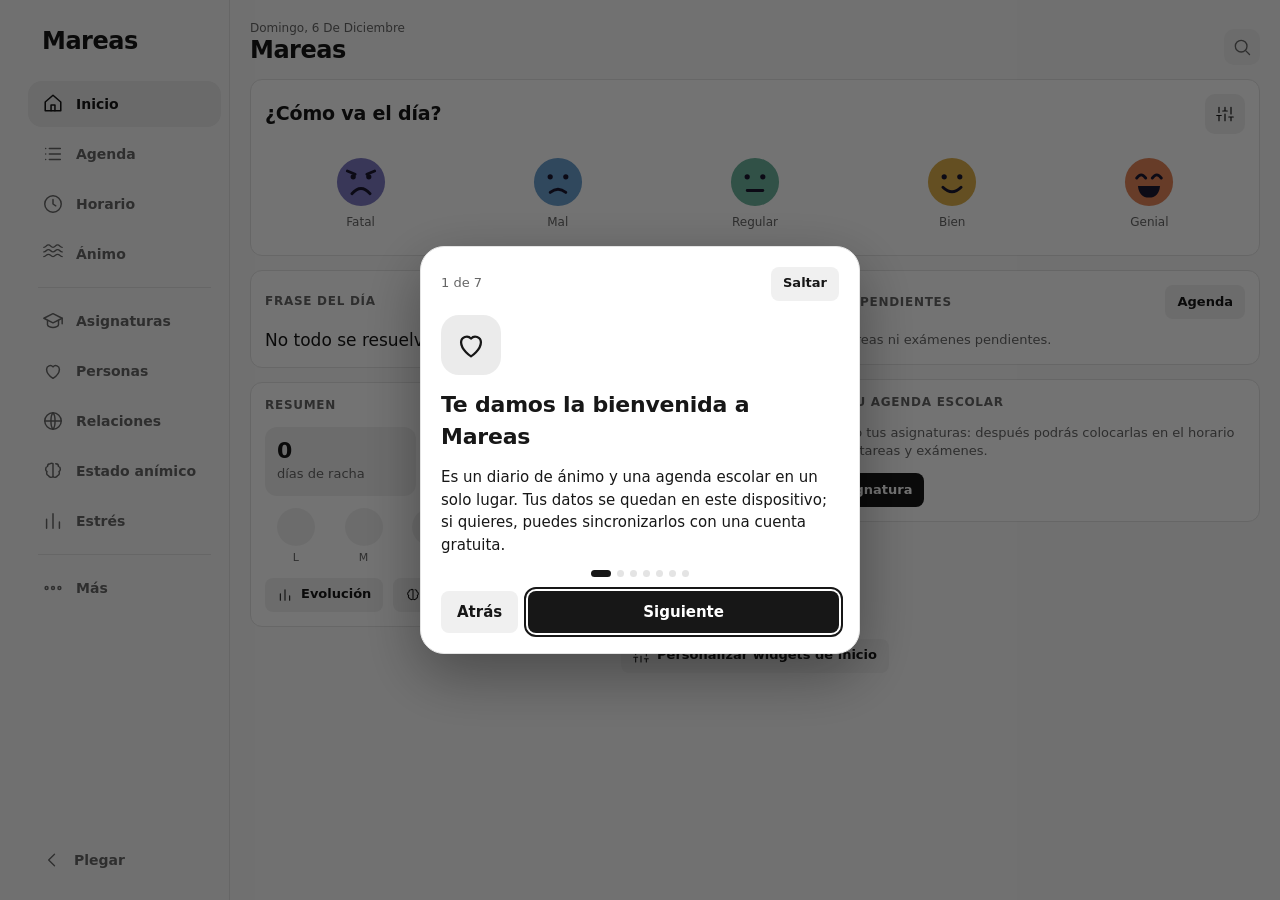
==== commit c60a2092: "what Ive changed? I guess we'll never known" ====
--- a/index.html
+++ b/index.html
@@ -2,18 +2,36 @@
 <html lang="es">
 <head>
 <meta charset="utf-8">
-<meta name="viewport" content="width=device-width,initial-scale=1,maximum-scale=1,user-scalable=no,viewport-fit=cover">
+<meta name="viewport" content="width=device-width,initial-scale=1,viewport-fit=cover">
 <meta name="theme-color" content="#201d1d">
+<meta name="description" content="Mareas: diario de ánimo y agenda escolar. Registra cómo te sientes, organiza asignaturas y horario, y conoce tu evolución con tus datos guardados en tu dispositivo.">
+<meta name="robots" content="index,follow,max-image-preview:large">
+<meta name="keywords" content="diario de ánimo, bienestar emocional, agenda escolar, horario de clases, notas, estudio, Mareas">
+<link rel="canonical" href="https://miguelbenjaminaguilaramado.github.io/Mareas/">
+<meta property="og:type" content="website">
+<meta property="og:locale" content="es_ES">
+<meta property="og:site_name" content="Mareas">
+<meta property="og:title" content="Mareas — Diario de ánimo y agenda escolar">
+<meta property="og:description" content="Registra tu ánimo, organiza tus estudios y descubre cómo evoluciona tu año con Mareas.">
+<meta property="og:url" content="https://miguelbenjaminaguilaramado.github.io/Mareas/">
+<meta property="og:image" content="https://miguelbenjaminaguilaramado.github.io/Mareas/assets/icons/icon-512.png">
+<meta name="twitter:card" content="summary_large_image">
+<meta name="twitter:title" content="Mareas — Diario de ánimo y agenda escolar">
+<meta name="twitter:description" content="Un diario de ánimo y agenda escolar para organizar tu día y entender tu evolución.">
+<meta name="twitter:image" content="https://miguelbenjaminaguilaramado.github.io/Mareas/assets/icons/icon-512.png">
+<link rel="sitemap" type="application/xml" href="sitemap.xml">
+<script type="application/ld+json">{"@context":"https://schema.org","@type":"WebApplication","name":"Mareas","url":"https://miguelbenjaminaguilaramado.github.io/Mareas/","applicationCategory":"LifestyleApplication","operatingSystem":"Web, iOS, Android","inLanguage":"es","description":"Diario de ánimo y agenda escolar para registrar el bienestar, organizar asignaturas y horario, y revisar la evolución personal."}</script>
 <meta name="apple-mobile-web-app-capable" content="yes">
 <meta name="mobile-web-app-capable" content="yes">
 <link rel="manifest" href="manifest.webmanifest">
-<link rel="icon" href="icon-192.png">
-<link rel="apple-touch-icon" href="icon-192.png">
+<link rel="icon" href="assets/icons/icon-192.png">
+<link rel="apple-touch-icon" href="assets/icons/icon-192.png">
 <link rel="stylesheet" href="style.css">
-<link rel="stylesheet" href="Themes/glass.css">
-<link rel="stylesheet" href="Themes/android.css">
-<link rel="stylesheet" href="Themes/opencode.css">
-<title>Mareas</title>
+<link rel="stylesheet" href="themes/glass.css">
+<link rel="stylesheet" href="themes/android.css">
+<link rel="stylesheet" href="themes/opencode.css">
+<link rel="stylesheet" href="themes/paper.css">
+<title>Mareas — Diario de ánimo y agenda escolar</title>
 </head>
 <body>
 
@@ -296,30 +314,26 @@
 var S=null, memOnly=false;
 function load(){try{var r=localStorage.getItem(KEY);if(r){var o=JSON.parse(r);if(o&&Array.isArray(o.entries)&&Array.isArray(o.acts))return o;}}catch(e){}return null;}
 var ver=0;function touch(){ver++;}
-function save(){touch();S.t=Date.now();try{localStorage.setItem(KEY,JSON.stringify(S));}catch(e){memOnly=true;}kvSchedule();syncSchedule();}
+/* el guardado se agrupa: varias acciones seguidas escriben una sola vez y se fuerza al ocultar o cerrar la página */
+var saveT=0,saveDirty=false;
+function saveFlush(){if(!saveDirty)return;saveDirty=false;clearTimeout(saveT);try{localStorage.setItem(KEY,JSON.stringify(S));}catch(e){memOnly=true;}}
+function save(){touch();S.t=Date.now();saveDirty=true;clearTimeout(saveT);saveT=setTimeout(saveFlush,250);kvSchedule();syncSchedule();}
+window.addEventListener('pagehide',saveFlush);window.addEventListener('beforeunload',saveFlush);
+document.addEventListener('visibilitychange',function(){if(document.hidden)saveFlush();});
 function mulberry(a){return function(){a|=0;a=a+0x6D2B79F5|0;var t=Math.imul(a^a>>>15,1|a);t=t+Math.imul(t^t>>>7,61|t)^t;return((t^t>>>14)>>>0)/4294967296;};}
-function seed(){
-  var rnd=mulberry(11),now=Date.now(),out=[];
-  var bonus={ejercicio:.8,amigos:.7,aire:.6,meditar:.5,dormir:.7,pareja:.5,trabajo:-.5,compras:-.1};
-  var notes=['Día tranquilo.','Mucho trabajo pero salió bien.','Paseo largo al atardecer.','Me costó arrancar.','Cena con amigos, risas.','Dormí poco.','','','',''];
-  for(var i=0;i<21;i++){
-    var n=rnd()<.3?2:1;
-    for(var j=0;j<n;j++){
-      var pool=DEFAULT_ACTS.slice().sort(function(){return rnd()-.5;}).slice(0,2+Math.floor(rnd()*3));
-      var b=0;pool.forEach(function(a){b+=bonus[a.id]||0;});
-      var mood=Math.max(1,Math.min(5,Math.round(3+(rnd()-.45)*2.2+b*.9)));
-      var ts=sod(addDays(new Date(),-i)).getTime()+(j?20:9+Math.floor(rnd()*4))*3600000+Math.floor(rnd()*3600000);
-      if(ts>now)ts=now-3600000*(1+j);
-      out.push({id:'e'+i+'_'+j,ts:ts,mood:mood,acts:pool.map(function(a){return a.id;}),note:notes[Math.floor(rnd()*notes.length)],ex:true});
-    }
-  }
-  return out;
-}
-function exampleGoals(){return [{id:'gx1',act:'ejercicio',n:3,per:'week',ex:true},{id:'gx2',act:'meditar',n:8,per:'month',ex:true},{id:'gx3',act:'any',n:5,per:'week',ex:true}];}
+/* datos de ejemplo: ya no se generan; esto limpia los que hubiera de versiones anteriores */
+function purgeExamples(){
+  var n=0;
+  if(S&&Array.isArray(S.entries)){var l=S.entries.length;S.entries=S.entries.filter(function(e){return !e.ex;});n+=l-S.entries.length;}
+  if(S&&Array.isArray(S.goals)){var g=S.goals.length;S.goals=S.goals.filter(function(x){return !x.ex;});n+=g-S.goals.length;}
+  return n;
+}
 S=load();
-if(!S){S={v:1,acts:defActs(),cats:defCats(),entries:seed(),goals:exampleGoals(),scales:[],reminder:{on:false,time:'21:00'}};save();}
+if(!S){S={v:1,acts:defActs(),cats:defCats(),entries:[],goals:[],scales:[],reminder:{on:false,time:'21:00'}};save();}
+if(purgeExamples())save();
+if(!S.profile||!S.profile.since){ensureProfile();save();}
 if(!S.scales)S.scales=[];
-if(!S.goals){S.goals=S.entries.some(function(e){return e.ex;})?exampleGoals():[];save();}
+if(!S.goals){S.goals=[];save();}
 if(!S.reminder){S.reminder={on:false,time:'21:00'};}
 if(!S.cats){
   S.cats=defCats();
@@ -465,9 +479,10 @@
 }
 
 /* ---------- appearance ---------- */
-var SKINS=[['opencode','Open-Code','Terminal oscuro en monoespaciada.'],['minimal','Minimalista','Plano, limpio y con animaciones suaves.'],['lite','Lite','Como Minimalista, sin animaciones. Máximo ahorro.'],['glass','Liquid Glass','Cristal translúcido en azul cielo.'],['android','Android','Superficies tonales y esquinas suaves.'],['silicon','Apple Silicon','Negro puro, cristal y gradientes líquidos.']];
+var SKINS=[['paper','Papel','Cuaderno editorial: crema, tinta y serif.'],['opencode','Open-Code','Terminal oscuro en monoespaciada.'],['minimal','Minimalista','Plano, limpio y con animaciones suaves.'],['lite','Lite','Como Minimalista, sin animaciones. Máximo ahorro.'],['glass','Liquid Glass','Cristal translúcido en azul cielo.'],['android','Android','Superficies tonales y esquinas suaves.'],['silicon','Apple Silicon','Negro puro, cristal y gradientes líquidos.']];
 function skinPrev(k){
   if(k==='silicon')return '<span class="sk-prev" style="background:#000"><i style="left:-10px;top:-10px;width:60px;height:60px;border-radius:50%;background:#FF00CC;filter:blur(18px);opacity:.6"></i><i style="right:-8px;bottom:-12px;width:64px;height:64px;border-radius:50%;background:#00C9FF;filter:blur(18px);opacity:.55"></i><i style="left:8px;right:8px;top:8px;height:24px;background:rgba(255,255,255,.08);border:1px solid rgba(255,255,255,.2);border-radius:14px"></i><i style="left:8px;top:38px;width:50px;height:18px;background:linear-gradient(135deg,#00A3FF,#5E5CE6);border-radius:10px"></i></span>';
+  if(k==='paper')return '<span class="sk-prev" style="background:#F3EEE4;border:1px solid #D9D1C2"><i style="left:8px;top:6px;font-family:Georgia,serif;font-size:15px;line-height:1;color:#1F2321">Mareas</i><i style="left:8px;right:8px;top:26px;height:14px;background:#FBF8F2;border:1px solid #D9D1C2;border-radius:6px"></i><i style="left:8px;top:44px;width:46px;height:14px;background:#2F6B5E;border-radius:8px"></i></span>';
   if(k==='opencode')return '<span class="sk-prev" style="background:#201d1d;border:1px solid #3a3636;font-family:ui-monospace,Menlo,Consolas,monospace"><i style="left:8px;top:8px;color:#30d158;font-size:11px;line-height:1">$ mareas</i><i style="left:8px;right:8px;top:24px;height:12px;border:1px solid #3a3636;border-radius:4px"></i><i style="left:8px;top:42px;width:44px;height:14px;background:#007aff;border-radius:4px"></i></span>';
   if(k==='lite')return '<span class="sk-prev" style="background:#FAFAFA;border:1px solid #E4E4E4"><i style="left:8px;right:8px;top:8px;height:22px;background:#FFFFFF;border:1px solid #E4E4E4;border-radius:6px"></i><i style="left:8px;top:38px;width:46px;height:18px;background:#171717;border-radius:5px"></i><i style="right:8px;top:40px;width:22px;height:14px;border:1.5px dashed #999;border-radius:4px"></i></span>';
   if(k==='minimal')return '<span class="sk-prev" style="background:#FAFAFA;border:1px solid #E4E4E4"><i style="left:8px;right:8px;top:8px;height:22px;background:#FFFFFF;border:1px solid #E4E4E4;border-radius:6px"></i><i style="left:8px;top:38px;width:46px;height:18px;background:#171717;border-radius:5px"></i></span>';
@@ -480,9 +495,20 @@
 }
 
 /* ---------- normalize: valores por defecto de todos los módulos; se usa al restaurar copias e importar ---------- */
+function cleanProfile(p){
+  p=p&&typeof p==='object'?p:{};var sn=+p.since;
+  return {name:String(p.name||'').slice(0,40),bio:String(p.bio||'').slice(0,200),
+    av:typeof p.av==='string'&&p.av.indexOf('data:image/jpeg')===0&&p.av.length<=60000?p.av:'',
+    since:sn>0&&sn<=Date.now()+864e5?sn:0};
+}
+function ensureProfile(){
+  S.profile=cleanProfile(S.profile);
+  if(!S.profile.since){var pts=(S.entries||[]).map(function(e){return e.ts;}).filter(function(t){return t>0;});S.profile.since=pts.length?Math.min.apply(null,pts):Date.now();}
+}
 function normalize(){
+  ensureProfile();
   if(!Array.isArray(S.scales))S.scales=[];
-  if(!Array.isArray(S.goals))S.goals=S.entries.some(function(e){return e.ex;})?exampleGoals():[];
+  if(!Array.isArray(S.goals))S.goals=[];
   if(!S.reminder||typeof S.reminder!=='object')S.reminder={on:false,time:'21:00'};
   if(!Array.isArray(S.cats)){
     S.cats=defCats();
@@ -503,6 +529,7 @@
   if(!S.sched||typeof S.sched!=='object')S.sched={ab:false,days:5,ref:Date.now()};
   if([5,6,7].indexOf(S.sched.days)<0)S.sched.days=5;
   if(!S.sched.ref)S.sched.ref=Date.now();
+  if(S.sched.schoolStart&&!/^\d{4}-\d\d-\d\d$/.test(S.sched.schoolStart))delete S.sched.schoolStart;
   if(!S.skin)S.skin='minimal';
   pomoEnsure();
   S.entries.forEach(function(e){if(!Array.isArray(e.acts))e.acts=[];});
@@ -832,7 +859,7 @@
   return h+'</span>';
 }
 function weekFor(d){if(!S.sched.ab)return '';var n=Math.round((mondayOf(d)-mondayOf(new Date(S.sched.ref)))/(7*864e5));return (((n%2)+2)%2)===0?'A':'B';}
-function dayClasses(k){var d=pdate(k),wd=wdayOf(d);return wd<S.sched.days?clsFor(wd,weekFor(d)):[];}
+function dayClasses(k){var d=pdate(k),wd=wdayOf(d);return wd<S.sched.days&&!isFree(k)?clsFor(wd,weekFor(d)):[];}
 var QUOTES=['Hoy no tienes que hacerlo todo; basta con dar un paso pequeño.','Respirar hondo también es avanzar.','Los días grises no duran para siempre, y tú ya has superado muchos.','Descansar no es perder el tiempo, es recuperar fuerzas.','Cada registro es una forma de escucharte.','Ser amable contigo cuenta tanto como serlo con los demás.','No hace falta que todo salga perfecto para que el día valga la pena.','Un paseo corto puede cambiar la forma de ver un día entero.','Lo que sientes es válido, aunque no sepas explicarlo todavía.','Pedir ayuda es una señal de fortaleza.','Pequeños hábitos, grandes mareas.','Hoy es un buen día para empezar de nuevo, otra vez.','No te compares: cada persona navega su propio mar.','Agradecer una cosa pequeña puede aligerar el día.','Está bien ir despacio mientras sigas avanzando.','Dormir bien es una de las mejores formas de cuidarte.','Tu valor no depende de lo productivo que seas hoy.','Después de la marea baja siempre vuelve la alta.','Hablar de lo que te preocupa ya lo hace más ligero.','Un error es solo información sobre cómo seguir.','Date permiso para disfrutar de lo sencillo.','Tómate el tiempo que necesites; nadie lleva tu ritmo mejor que tú.','Lo difícil de hoy será tu experiencia de mañana.','Mueve el cuerpo un rato: la mente suele agradecerlo.','Rodéate de personas que te hagan sentir en casa.','Celebrar los pequeños logros también es avanzar.','Un día a la vez es suficiente.','No tienes que tener todas las respuestas hoy.','Cuida tus pensamientos como cuidarías a un buen amigo.','Cada ola pasa, y tú sigues aquí.','Hacer una pausa también es parte del camino.','Hoy puedes elegir una sola cosa que te haga bien.','El esfuerzo constante pesa más que la prisa.','Permítete sentir antes de intentar arreglarlo todo.','Un vaso de agua, un poco de aire y un respiro: a veces basta.','La constancia suave le gana a la perfección.','Estás aprendiendo, y aprender lleva tiempo.','Lo que hoy cuesta, mañana será más fácil.','Mereces el mismo cuidado que das a los demás.','Mira cuánto has avanzado, no solo cuánto falta.','Una conversación sincera puede cambiar tu semana.','Tus emociones son mensajeras, no enemigas.','Haz hoy algo que tu yo de mañana agradezca.','La calma se entrena, como cualquier otra cosa.','Estudiar un poco cada día pesa menos que mucho de golpe.','No todo se resuelve hoy, y eso está bien.','Sonreír a alguien también te sonríe a ti.','Hay días para rendir y días para recargar; ambos suman.','Confía en el proceso, aunque no lo veas completo.','El mar siempre vuelve a la calma.','Tu historia sigue escribiéndose, y hoy es una página más.','Sé paciente: florecer lleva su tiempo.'];
 function quoteIdx(){var t=todayKey().split('-');return Math.floor(dn(+t[0],+t[1]-1,+t[2]))%QUOTES.length;}
 function quoteCard(){
@@ -1076,8 +1103,10 @@
     '<div class="row" style="gap:14px">'+face(e.mood,64)+'<div><div style="font-weight:700;font-size:20px">'+esc(MOODS[e.mood].n)+'</div><div class="muted small" style="text-transform:capitalize">'+esc(F_DAY.format(d))+' · '+esc(F_TIME.format(d))+'</div></div></div>'+
     (e.title?'<h2>'+esc(e.title)+'</h2>':'')+
     (acts.length?'<div class="stack" style="gap:6px"><h3>Actividades</h3><div class="chips" style="margin:0">'+acts.map(function(a){return '<span class="chip">'+ic(a.icon,14)+esc(a.name)+'</span>';}).join('')+'</div></div>':'')+
+    (matchText(e)?'<div class="stack" style="gap:6px"><h3>Fútbol · partido</h3><div class="chips" style="margin:0">'+matchChip(e)+'</div></div>':'')+
     (lk?'<div class="stack" style="gap:6px"><h3>Con quién y detalle</h3><div class="chips" style="margin:0">'+lk+'</div></div>':'')+
     (sc?'<div class="stack" style="gap:6px"><h3>Escalas</h3><div class="chips" style="margin:0">'+sc+'</div></div>':'')+
+    (e.quote?'<div class="stack" style="gap:6px"><h3>Frase del día</h3><p class="note" style="margin:0;font-size:15px;font-style:italic">«'+esc(e.quote)+'»</p></div>':'')+
     (e.note?'<div class="stack" style="gap:6px"><h3>Nota</h3><p class="note" style="margin:0;font-size:15px">'+esc(e.note)+'</p></div>':'')+
     (m.length?'<div class="stack"><h3>Fotos y vídeos ('+m.length+')</h3><div class="mgrid">'+m.map(function(x,i){return '<span class="mth" role="button" tabindex="0" data-a="view" data-e="'+esc(e.id)+'" data-v="'+i+'" aria-label="Ver archivo '+(i+1)+'">'+thumbHtml(x)+'</span>';}).join('')+'</div></div>':'')+'</div>';
   $sheet.classList.add('open');hydrate($sheet);
@@ -1152,20 +1181,39 @@
 function persById(id){if(id==='self')return {id:'self',name:'Yo',color:'var(--accent)',cat:'',g:[],tr:0};for(var i=0;i<S.people.length;i++)if(S.people[i].id===id)return S.people[i];return null;}
 function subById(id){for(var i=0;i<S.subs.length;i++)if(S.subs[i].id===id)return S.subs[i];return null;}
 function connActs(){return S.acts.filter(function(a){return a.conn;});}
+function footballActs(){return S.acts.filter(function(a){return a.football;});}
+function matchText(e){var m=e&&e.match;if(!m)return '';return [m.home&&m.away?m.home+' '+(m.result||'')+' '+m.away:[m.home,m.away].filter(Boolean).join(' · '),m.competition].filter(Boolean).join(' · ');}
+function matchChip(e){var t=matchText(e);return t?'<span class="chip">'+ic('sport',14)+esc(t)+'</span>':'';}
 function linkChips(e){
-  var h=sleepChip(e);
+  var h=sleepChip(e)+matchChip(e);
   (e.pp||[]).forEach(function(id){var p=persById(id);if(p)h+='<span class="chip">'+ic('users',14)+esc(p.name)+'</span>';});
   (e.sub||[]).forEach(function(id){var s=subById(id);if(s)h+='<span class="chip">'+ic(s.icon||'star',14)+esc(s.name)+'</span>';});
   return h;
 }
+function connPeopleHtml(){
+  var q=(document.getElementById('connPeopleQ')||{}).value||'',cat=(document.getElementById('connPeopleCat')||{}).value||'';
+  var freq={};S.entries.forEach(function(e){(e.pp||[]).forEach(function(id){freq[id]=(freq[id]||0)+1;});});
+  var all=S.people.slice().sort(function(a,b){return (freq[b.id]||0)-(freq[a.id]||0)||byName(a,b);});
+  if(q)all=all.filter(function(p){return plain(p.name).indexOf(plain(q))>-1;});
+  if(cat)all=all.filter(function(p){return p.cat===cat;});
+  return all.length?'<div class="acts">'+all.map(function(p,i){var on=ed.pp.indexOf(p.id)>-1;return (i===10&&!q&&!cat?'<span class="small muted" style="grid-column:1/-1">Resto de contactos</span>':'')+'<button class="act'+(on?' on':'')+'" data-a="pers" data-v="'+esc(p.id)+'" aria-pressed="'+on+'">'+perBadge(p,26)+'<span>'+esc(p.name)+'</span></button>';}).join('')+'</div>':'<p class="muted small" style="margin:0">No hay contactos que coincidan.</p>';
+}
+function refreshConnPeople(){var l=document.getElementById('connPeopleList');if(l)l.innerHTML=connPeopleHtml();}
+document.addEventListener('input',function(ev){if(ev.target&&ev.target.id==='connPeopleQ')refreshConnPeople();});
+document.addEventListener('change',function(ev){if(ev.target&&ev.target.id==='connPeopleCat')refreshConnPeople();});
+document.addEventListener('input',function(ev){var t=ev.target;if(!ed||!t)return;var m={matchHome:'home',matchAway:'away',matchResult:'result',matchCompetition:'competition'},k=m[t.id];if(k){ed.match=ed.match||{};ed.match[k]=t.value;}});
 /* bloque del editor: personas (acción Conexiones) y sub-acciones de las acciones elegidas */
 function advHtml(){
   var h='',sel=ed.acts.map(actById).filter(Boolean);
   if(sel.some(function(a){return a.sleep;}))h+=sleepEditor();
-  {
-    var ps=S.people.slice().sort(byName);
-    h+='<div class="stack"><h3>Con quién</h3>'+(ps.length?'<div class="acts">'+ps.map(function(p){var on=ed.pp.indexOf(p.id)>-1;return '<button class="act'+(on?' on':'')+'" data-a="pers" data-v="'+esc(p.id)+'" aria-pressed="'+on+'">'+perBadge(p,26)+'<span>'+esc(p.name)+'</span></button>';}).join('')+'</div>':'<p class="muted small" style="margin:0">Aún no has añadido a nadie. Escribe un nombre abajo.</p>')+
+  if(sel.some(function(a){return a.conn;})){
+    var cats=PCATS.filter(function(c){return S.people.some(function(p){return p.cat===c[0];});});
+    h+='<div class="stack"><h3>Con quién</h3>'+(S.people.length?'<div class="row"><input id="connPeopleQ" class="field" style="flex:1;min-width:0" placeholder="Buscar por nombre" autocomplete="off"><select id="connPeopleCat" class="field" style="flex:1;min-width:0" aria-label="Filtrar contactos"><option value="">Todas las categorías</option>'+cats.map(function(c){return '<option value="'+esc(c[0])+'">'+esc(c[1])+'</option>';}).join('')+'</select></div><div id="connPeopleList">'+connPeopleHtml()+'</div>':'<p class="muted small" style="margin:0">Aún no has añadido a nadie. Escribe un nombre abajo.</p>')+
       '<div class="row"><input id="pNew" class="field" style="flex:1;min-width:0" maxlength="30" placeholder="Añadir persona nueva" autocomplete="off"><button class="btn sm" data-a="pAdd">'+ic('plus',16)+'Añadir</button></div></div>';
+  }
+  if(sel.some(function(a){return a.football;})){
+    ed.match=ed.match||{};
+    h+='<div class="stack"><h3>Fútbol · partido</h3><div class="twin"><input id="matchHome" class="field" maxlength="60" placeholder="Equipo local" value="'+esc(ed.match.home||'')+'"><input id="matchAway" class="field" maxlength="60" placeholder="Equipo visitante" value="'+esc(ed.match.away||'')+'"></div><div class="twin"><input id="matchResult" class="field" maxlength="20" placeholder="Resultado (por ejemplo 2-1)" value="'+esc(ed.match.result||'')+'"><input id="matchCompetition" class="field" maxlength="60" placeholder="Competición" value="'+esc(ed.match.competition||'')+'"></div></div>';
   }
   sel.forEach(function(a){
     var ss=S.subs.filter(function(s){return s.parent===a.id;}).sort(byName);
@@ -1361,7 +1409,7 @@
 var GKEY='mareas.graph.v1';
 var GCAT={familiar:'#F76B15',pareja:'#E93D82',amigo:'#30A46C',conocido:'#0091FF',none:'#8A8F98'};
 var GGRP='#8E4EC6';
-var GDEF={q:'',orph:true,yo:true,grp:true,co:false,arrows:true,local:false,depth:2,cby:'cat',fade:.15,nsz:1,lw:1.2,fc:.35,fr:.5,fl:.5,fd:90};
+var GDEF={q:'',orph:true,yo:true,grp:true,co:false,arrows:true,local:false,heat:false,depth:2,cby:'cat',fade:.15,nsz:1,lw:1.2,fc:.35,fr:.5,fl:.5,fd:90};
 var GFILT={q:1,orph:1,yo:1,grp:1,co:1,local:1,depth:1};
 var GFORCE={fc:1,fr:1,fl:1,fd:1};
 var G={cfg:null,store:{},nodes:[],links:[],vn:[],vl:[],base:null,bset:{},alpha:1,target:0,raf:0,last:0,dirty:true,k:1,tx:0,ty:0,W:0,H:0,dpr:1,cv:null,ctx:null,ro:null,sel:'',hov:'',drag:null,ptr:{},pinch:null,ft:null,user:false,frame:0,tl:null,imgs:{},col:null,font:'sans-serif',animUntil:0,lastClick:null,rm:false,seen:false};
@@ -1539,19 +1587,24 @@
 function gTick(){
   var c=G.cfg,n=G.vn,l=G.vl,a=G.alpha,N=n.length,i,j,A,B;
   var rep=100+c.fr*900,pull=.004+c.fc*.05,kL=.03+c.fl*.4;
-  for(i=0;i<N;i++){
-    A=n[i];
-    for(j=i+1;j<N;j++){
-      B=n[j];
+  /* Repulsión local con una cuadrícula espacial: evita revisar todos los pares O(n²). */
+  var cell=600,grid={},cells=[];
+  for(i=0;i<N;i++){A=n[i];var cx=Math.floor(A.x/cell),cy=Math.floor(A.y/cell),key=cx+':'+cy,bin=grid[key];if(!bin){bin=grid[key]={x:cx,y:cy,n:[]};cells.push(bin);}bin.n.push(A);}
+  function repel(A,B){
       var dx=B.x-A.x,dy=B.y-A.y,d2=dx*dx+dy*dy;
-      if(d2>360000)continue;
+      if(d2>360000)return;
       if(d2<1){dx=Math.random()-.5;dy=Math.random()-.5;d2=dx*dx+dy*dy+.01;}
       var d=Math.sqrt(d2),f=rep*a/d2,fx=dx*f,fy=dy*f;
       A.vx-=fx;A.vy-=fy;B.vx+=fx;B.vy+=fy;
       var m=A.r+B.r+8;
       if(d<m){var p=(m-d)/d*.25;A.x-=dx*p;A.y-=dy*p;B.x+=dx*p;B.y+=dy*p;}
-    }
-  }
+  }
+  cells.forEach(function(bin){for(var x=0;x<=1;x++)for(var y=-1;y<=1;y++){
+    if(x===0&&y<0)continue;
+    var other=grid[(bin.x+x)+':'+(bin.y+y)];if(!other)continue;
+    if(other===bin){for(i=0;i<bin.n.length;i++)for(j=i+1;j<bin.n.length;j++)repel(bin.n[i],bin.n[j]);}
+    else for(i=0;i<bin.n.length;i++)for(j=0;j<other.n.length;j++)repel(bin.n[i],other.n[j]);
+  }});
   for(i=0;i<l.length;i++){
     var k=l[i];A=k.a;B=k.b;
     var ex=B.x-A.x,ey=B.y-A.y,len=Math.sqrt(ex*ex+ey*ey)||.01;
@@ -1675,6 +1728,7 @@
       else ctx.arc(px,py,r+3,0,6.2832);
       ctx.stroke();
     }
+    if(c.heat&&n.type==='p'&&n.id!=='self'&&n.tr){var heat=['#e65f59','#e68b55','#dfba4d','#91ba58','#40a77b'][Math.max(0,Math.min(4,n.tr-1))];ctx.globalAlpha=(dim?.5:1)*bf;ctx.lineWidth=4;ctx.strokeStyle=heat;ctx.beginPath();ctx.arc(px,py,r+5,0,6.2832);ctx.stroke();}
     var showL=(rel&&rel[n.id])||n.id===G.sel||la>.02;
     if(showL){
       var al=(rel&&rel[n.id])||n.id===G.sel?1:la;
@@ -1821,7 +1875,7 @@
   h+='<div id="gSel" class="stack"></div>';
   h+='<details class="card"><summary><b>Lista de personas</b></summary><div class="stack" style="gap:6px;margin-top:10px">'+S.people.concat([{id:'self',name:'Yo',color:'var(--accent)'}]).slice().sort(function(a,b){return a.id==='self'?-1:b.id==='self'?1:byName(a,b);}).map(function(p){var cnt=S.rels.filter(function(r){return r.a===p.id||r.b===p.id;}).length;return '<button class="mrow" data-g="sel" data-v="'+esc(p.id)+'" style="padding:4px 0">'+perBadge(persById(p.id)||p,30)+'<span class="mid"><b>'+esc(p.name)+'</b><span class="small muted">'+cnt+(cnt===1?' conexión':' conexiones')+'</span></span></button>';}).join('')+'</div></details></div>';
   h+='<div class="gside stack">';
-  h+='<details class="card gsec" open><summary>Filtros</summary><div class="stack"><input id="gQ" class="field" type="search" data-gc="q" value="'+esc(c.q)+'" placeholder="Buscar: nombre, cat:amigo, grupo:clase, conf:>=4, -nombre" aria-label="Buscar y filtrar" autocomplete="off"><span class="small muted">Prefijos: <b>cat:</b> <b>grupo:</b> <b>conf:</b> <b>ciudad:</b> <b>pais:</b> <b>tipo:</b> <b>con:</b>. Con <b>-</b> delante se excluye.</span>'+gSw('orph','Personas sin conexiones')+gSw('yo','Mostrarme a mí','El nodo «Yo»')+gSw('grp','Grupos como nodos','Rombos unidos a sus miembros')+gSw('co','Co-apariciones','Une a quienes salen juntos en tus entradas y eventos')+gSw('local','Modo local','Solo el entorno de la persona seleccionada')+gRg('depth','Profundidad',1,5,1)+'</div></details>';
+  h+='<details class="card gsec" open><summary>Filtros</summary><div class="stack"><input id="gQ" class="field" type="search" data-gc="q" value="'+esc(c.q)+'" placeholder="Buscar: nombre, cat:amigo, grupo:clase, conf:>=4, -nombre" aria-label="Buscar y filtrar" autocomplete="off"><span class="small muted">Prefijos: <b>cat:</b> <b>grupo:</b> <b>conf:</b> <b>ciudad:</b> <b>pais:</b> <b>tipo:</b> <b>con:</b>. Con <b>-</b> delante se excluye.</span>'+gSw('orph','Personas sin conexiones')+gSw('yo','Mostrarme a mí','El nodo «Yo»')+gSw('grp','Grupos como nodos','Rombos unidos a sus miembros')+gSw('co','Co-apariciones','Une a quienes salen juntos en tus entradas y eventos')+gSw('local','Modo local','Solo el entorno de la persona seleccionada')+gSw('heat','Mapa de calor de confianza','Anillo rojo = baja · verde = alta')+gRg('depth', 'Profundidad',1,5,1)+'</div></details>';
   h+='<details class="card gsec" open><summary>Grupos de color</summary><div class="stack"><label class="gl"><span class="small">Color base</span><select class="field" data-gc="cby"><option value="cat"'+(c.cby==='cat'?' selected':'')+'>Por categoría</option><option value="own"'+(c.cby==='own'?' selected':'')+'>Color de cada persona</option></select></label><span class="small muted">La primera regla que coincida gana. Usa la misma sintaxis que el buscador.</span><div id="gCols" class="stack" style="gap:8px">'+gColsHtml()+'</div><div><button class="btn sm ghost" data-g="coladd">'+ic('plus',16)+' Nuevo grupo de color</button></div><div class="chips">'+PCATS.concat([['none','Sin categoría']]).map(function(x){return '<span class="chip"><i class="dot" style="background:'+GCAT[x[0]]+'"></i>'+esc(x[1])+'</span>';}).join('')+'</div></div></details>';
   h+='<details class="card gsec"><summary>Visualización</summary><div class="stack">'+gSw('arrows','Flechas','Indican quién registró la relación hacia quién')+gRg('fade',"Desvanecer texto",0,1,.05)+gRg('nsz','Tamaño de nodos',.4,2.2,.1)+gRg('lw','Grosor de enlaces',.4,4,.1)+'<div><button class="btn sm ghost" data-g="tl">'+ic('play',16)+' Animar evolución</button></div></div></details>';
   h+='<details class="card gsec"><summary>Fuerzas</summary><div class="stack">'+gRg('fc','Fuerza central',0,1,.01)+gRg('fr','Fuerza de repulsión',0,1,.01)+gRg('fl','Fuerza de enlaces',0,1,.01)+gRg('fd','Distancia de enlaces',30,300,5)+'<div><button class="btn sm ghost" data-g="forces">Restablecer fuerzas</button></div></div></details>';
@@ -1957,7 +2011,7 @@
   S.rels=S.rels.filter(function(r){return r.a!==id&&r.b!==id;});
   /* las entradas y los eventos se conservan: solo se les quita el vínculo */
   S.entries.concat(S.events,S.days).forEach(function(e){if(e.pp){e.pp=e.pp.filter(function(x){return x!==id;});if(!e.pp.length)delete e.pp;}});
-  if(ui.perSel===id){ui.perSel=null;ui.tab='people';}
+  if(ui.perSel===id){ui.perSel=null;goTab('people');}
   save();closeEditor();render(true);
 }
 /* grupos de personas */
@@ -2079,7 +2133,7 @@
 /* todas las fechas: registros propios + las derivadas de las fichas de personas (sin copiarlas) */
 function dyAll(){
   var l=[];
-  S.days.forEach(function(x){l.push({src:'day',id:x.id,name:x.name,dtype:x.dtype,date:x.date,rec:x.rec==='yearly',rule:x.leap||'feb28',pp:x.pp||[],el:!!x.el});});
+  S.days.forEach(function(x){l.push({src:'day',id:x.id,name:x.name,dtype:x.dtype,date:x.date,rec:x.rec==='yearly',rule:x.leap||'feb28',pp:x.pp||[],el:!!x.el,dayoff:!!x.dayoff,dayAct:x.dayAct||'',end:dayEnd(x)});});
   S.people.forEach(function(p){
     if(p.bd)l.push({src:'bd',id:p.id,pid:p.id,name:'Cumpleaños de '+p.name,dtype:'birthday',date:p.bd,rec:true,rule:p.bl||'feb28',pp:[p.id],el:false});
     (p.fd||[]).forEach(function(f){l.push({src:'fd',id:p.id+':'+f.id,pid:p.id,name:f.t+' · '+p.name,dtype:'custom',date:f.d,rec:!!f.y,rule:f.l||'feb28',pp:[p.id],el:false});});
@@ -2091,8 +2145,21 @@
   if(it.rec)return y<sy?null:occIn(it.date,y,it.rule);
   return sy===y?it.date:null;
 }
-function dyNext(it,from){if(!it.rec)return it.date>=from?{k:it.date,n:0}:null;return nextOccR(it.date,it.rule,from);}
-function dyMonth(y,mo){var m={},pre=pad4(y)+'-'+pad(mo+1)+'-';dyAll().forEach(function(it){var k=dyOcc(it,y);if(k&&k.indexOf(pre)===0)(m[k]=m[k]||[]).push(it);});return m;}
+function dyNext(it,from){
+  if(!it.rec){if(it.date>=from)return {k:it.date,n:0};return it.end&&it.end>=from?{k:from,n:0}:null;}
+  return nextOccR(it.date,it.rule,from);
+}
+function dyMonth(y,mo){
+  var m={},pre=pad4(y)+'-'+pad(mo+1)+'-',last=new Date(y,mo+1,0).getDate();
+  dyAll().forEach(function(it){
+    var k=dyOcc(it,y);if(k&&k.indexOf(pre)===0)(m[k]=m[k]||[]).push(it);
+    if(!it.rec&&it.end&&it.end>it.date){
+      var from=it.date>pre+'01'?it.date:pre+'01',to=it.end<pre+pad(last)?it.end:pre+pad(last);
+      for(var d=pdate(from),e=pdate(to);d<=e;d.setDate(d.getDate()+1)){var kk=dkey(d.getTime());if(kk!==k)(m[kk]=m[kk]||[]).push(it);}
+    }
+  });
+  return m;
+}
 function dyNTxt(it,n){
   if(!it.rec||n<=0)return '';
   return it.dtype==='birthday'?'Cumple '+n:n+(n===1?' año':' años');
@@ -2100,17 +2167,59 @@
 function dyLeapTxt(it){return it.rec&&it.date.slice(5)==='02-29'?(LEAPS.filter(function(x){return x[0]===it.rule;})[0]||LEAPS[0])[1].toLowerCase():'';}
 function dyOpenAttr(it){return it.src==='day'?'data-a="dayView" data-v="'+esc(it.id)+'"':'data-a="person" data-v="'+esc(it.pid)+'"';}
 function dyRow(it,k,n,withWhen){
-  var t=dtype(it.dtype),sub=[dyNTxt(it,n),it.src==='day'&&it.el?elapsedTxt(it.date):''].filter(Boolean).join(' · '),
+  var t=dtype(it.dtype),sub=[dyNTxt(it,n),it.src==='day'&&it.dayoff?('Día libre'+(it.end&&it.end>it.date?' · '+freeRangeTxt(it):'')):'',it.src==='day'&&it.dayAct&&actById(it.dayAct)?'Activa '+actById(it.dayAct).name:'',it.src==='day'&&it.el?elapsedTxt(it.date):''].filter(Boolean).join(' · '),
     who=it.src==='day'?it.pp.map(persById).filter(Boolean).map(function(p){return p.name;}).join(', '):'';
   return '<button class="card mrow" '+dyOpenAttr(it)+'><span class="sbadge" style="background:var(--accent-soft);color:var(--accent)">'+ic(it.src==='fd'?'star':t[2],22)+'</span><span class="mid"><b>'+esc(it.name)+'</b><span class="small muted">'+esc([t[1],withWhen?dayLabel(k):''].filter(Boolean).join(' · '))+'</span>'+(sub?'<span class="small muted">'+esc(sub)+'</span>':'')+(who?'<span class="small muted">'+esc(who)+'</span>':'')+'</span>'+(withWhen?'<span class="small muted" style="text-align:right">'+whenTxt(k)+'</span>':ic('right',18))+'</button>';
 }
 function dyDay(k){
   var y=+k.slice(0,4);
-  return dyAll().filter(function(it){return dyOcc(it,y)===k;}).map(function(it){return dyRow(it,k,it.rec?y-(+it.date.slice(0,4)):0,false);}).join('');
+  return dyAll().filter(function(it){return dyOcc(it,y)===k||(!it.rec&&it.end&&it.date<=k&&k<=it.end);}).map(function(it){return dyRow(it,k,it.rec?y-(+it.date.slice(0,4)):0,false);}).join('');
+}
+/* días libres: un día, un rango de días seguidos (campo end) o una fecha que se repite cada año */
+var F_SH=new Intl.DateTimeFormat('es',{day:'numeric',month:'short'});
+function dayEnd(x){
+  if(x.rec==='yearly'||!x.end||!validD(x.end)||x.end<x.date)return x.date;
+  var lim=dkey(pdate(x.date).getTime()+400*864e5);
+  return x.end>lim?lim:x.end;
+}
+function dayLen(x){return Math.round((pdate(dayEnd(x))-pdate(x.date))/864e5)+1;}
+function freeOn(k){
+  var y=+k.slice(0,4),r=[];
+  S.days.forEach(function(x){
+    if(!x.dayoff)return;
+    if(x.rec==='yearly'){if(dyOcc({date:x.date,rec:true,rule:x.leap||'feb28'},y)===k)r.push(x);}
+    else if(x.date<=k&&k<=dayEnd(x))r.push(x);
+  });
+  return r;
+}
+function isFree(k){return freeOn(k).length>0;}
+function freeSet(y){
+  var m={};
+  S.days.forEach(function(x){
+    if(!x.dayoff)return;
+    if(x.rec==='yearly'){var o=dyOcc({date:x.date,rec:true,rule:x.leap||'feb28'},y);if(o)m[o]=1;return;}
+    var a=x.date,b=dayEnd(x);if(a.slice(0,4)>String(y)||b.slice(0,4)<String(y))return;
+    for(var d=pdate(a),e=pdate(b);d<=e;d.setDate(d.getDate()+1)){if(d.getFullYear()===y)m[dkey(d.getTime())]=1;}
+  });
+  return m;
+}
+function freeRangeTxt(x){
+  if(dayLen(x)<2)return dayLabel(x.date);
+  return F_SH.format(pdate(x.date))+' – '+F_SH.format(pdate(dayEnd(x)))+' · '+dayLen(x)+' días';
+}
+function freeNames(frs){return frs.map(function(x){return x.name;}).join(', ');}
+function freeBanner(frs,k){
+  var acts=[];frs.forEach(function(x){if(x.dayAct&&actById(x.dayAct)&&acts.indexOf(actById(x.dayAct).name)<0)acts.push(actById(x.dayAct).name);});
+  return '<section class="card freebar" aria-label="Día libre"><span class="sbadge" style="background:var(--accent-soft);color:var(--accent)">'+ic('beach',22)+'</span><span class="mid"><b>Día libre · '+esc(freeNames(frs))+'</b><span class="small muted">'+esc(dayLabel(k))+' · Sin clases: no suman horas lectivas ni carga de estrés.'+(acts.length?' Se añade '+esc(acts.join(', '))+' a tus entradas.':'')+'</span></span></section>';
+}
+function dayoffActsFor(k){
+  var ids={};
+  freeOn(k).forEach(function(x){if(x.dayAct&&actById(x.dayAct))ids[x.dayAct]=1;});
+  return Object.keys(ids);
 }
 /* sección Días importantes */
 function vDays(){
-  var td=todayKey(),h=backBar('Días importantes','more')+'<div class="row" style="flex-wrap:wrap"><button class="btn sm" data-a="newDay">'+ic('plus',18)+' Nueva fecha</button></div>';
+  var td=todayKey(),h=backBar('Días importantes','more')+'<div class="row" style="flex-wrap:wrap"><button class="btn sm" data-a="newDay">'+ic('plus',18)+' Nueva fecha</button><button class="btn sm ghost" data-a="tab" data-v="holidays">'+ic('globe',16)+' Festividades y días libres</button></div>';
   var all=dyAll();
   h+='<section class="card stack" style="padding:12px"><select id="dyt" class="field" style="min-height:40px;padding:4px 8px" aria-label="Filtrar por tipo"><option value="">Todos los tipos</option>'+DTYPES.map(function(t){return '<option value="'+t[0]+'"'+(ui.dyT===t[0]?' selected':'')+'>'+t[1]+'</option>';}).join('')+'</select></section>';
   var rows=all.filter(function(it){return !ui.dyT||it.dtype===ui.dyT;}).map(function(it){var nx=dyNext(it,td);return {it:it,nx:nx};});
@@ -2123,6 +2232,97 @@
   if(past.length)h+='<section class="day"><h3>Pasados ('+past.length+')</h3>'+past.map(function(r){return dyRow(r.it,r.it.date,0,true);}).join('')+'</section>';
   return h;
 }
+/* pantalla Días libres */
+function freeCountTxt(){
+  var n=S.days.filter(function(x){return x.dayoff;}).length;
+  return n?n+(n===1?' registrado':' registrados')+(isFree(todayKey())?' · hoy es libre':''):'Vacaciones, puentes y festivos';
+}
+function freeRow(x,nx,cur){
+  var act=x.dayAct&&actById(x.dayAct)?actById(x.dayAct).name:'',len=dayLen(x),yearly=x.rec==='yearly';
+  var when=cur?(len>1?'Hasta '+F_SH.format(pdate(dayEnd(x))):'Hoy'):(nx?whenTxt(nx.k):whenTxt(dayEnd(x)));
+  var range=yearly?'Cada año · '+dayLabel(nx?nx.k:x.date):freeRangeTxt(x);
+  return '<button class="card mrow" data-a="dayView" data-v="'+esc(x.id)+'"><span class="sbadge" style="background:var(--accent-soft);color:var(--accent)">'+ic('beach',22)+'</span><span class="mid"><b>'+esc(x.name)+'</b><span class="small muted">'+esc(range)+'</span>'+(act?'<span class="small muted">Activa '+esc(act)+'</span>':'')+'</span><span class="small muted" style="text-align:right">'+esc(when)+'</span></button>';
+}
+function vFree(){
+  var td=todayKey(),h=backBar('Días libres','more')+'<div class="row" style="flex-wrap:wrap"><button class="btn sm" data-a="newFree">'+ic('plus',18)+' Nuevo día libre</button><button class="btn sm ghost" data-a="tab" data-v="holidays">'+ic('globe',16)+' Importar festivos</button></div>';
+  var list=S.days.filter(function(x){return x.dayoff;});
+  var tf=freeOn(td),yr=new Date().getFullYear(),cnt=Object.keys(freeSet(yr)).length;
+  h+='<section class="card stack"><div class="tiles"><div class="tile"><b>'+(tf.length?'Libre':'Lectivo')+'</b><span class="small muted">hoy</span></div><div class="tile"><b>'+cnt+'</b><span class="small muted">días libres en '+yr+'</span></div></div><p class="small muted" style="margin:0">En un día libre no hay clases en tu horario, no cuenta para las horas lectivas, no suma carga de estrés y, si lo eliges, se añade una actividad a tus entradas. Puedes marcar varios días seguidos con «Hasta».</p></section>';
+  if(!list.length)return h+'<section class="card"><p class="muted" style="margin:0">Todavía no hay días libres. Pulsa «Nuevo día libre» para añadir vacaciones o puentes, o importa los festivos de tu país.</p></section>';
+  var cur=[],up=[],past=[];
+  list.forEach(function(x){
+    var it={date:x.date,rec:x.rec==='yearly',rule:x.leap||'feb28',end:dayEnd(x)},nx=dyNext(it,td),r={x:x,nx:nx,k:nx?nx.k:dayEnd(x)};
+    if(x.rec==='yearly'){(nx&&nx.k===td?cur:nx?up:past).push(r);}
+    else if(x.date<=td&&td<=dayEnd(x))cur.push(r);
+    else if(x.date>td)up.push(r);
+    else past.push(r);
+  });
+  var asc=function(a,b){return a.k<b.k?-1:a.k>b.k?1:0;};
+  cur.sort(asc);up.sort(asc);past.sort(function(a,b){return asc(b,a);});
+  if(cur.length)h+='<section class="day"><h3>Ahora ('+cur.length+')</h3>'+cur.map(function(r){return freeRow(r.x,r.nx,true);}).join('')+'</section>';
+  if(up.length)h+='<section class="day"><h3>Próximos ('+up.length+')</h3>'+up.map(function(r){return freeRow(r.x,r.nx,false);}).join('')+'</section>';
+  if(past.length)h+='<section class="day"><h3>Pasados ('+past.length+')</h3>'+past.slice(0,20).map(function(r){return freeRow(r.x,null,false);}).join('')+(past.length>20?'<span class="small muted">y '+(past.length-20)+' más antiguos…</span>':'')+'</section>';
+  return h;
+}
+function recapForYear(y){
+  var entries=S.entries.filter(function(e){return new Date(e.ts).getFullYear()===y;}),act={},months={},mins=0,subj={};
+  entries.forEach(function(e){e.acts.forEach(function(id){act[id]=(act[id]||0)+1;});var mo=new Date(e.ts).getMonth();months[mo]=(months[mo]||0)+1;});
+  S.sessions.forEach(function(s){if(new Date(s.ts).getFullYear()!==y)return;mins+=s.min;if(s.sid)subj[s.sid]=(subj[s.sid]||0)+s.min;});
+  var days={};entries.forEach(function(e){days[dkey(e.ts)]=1;});
+  var topActs=Object.keys(act).map(function(id){return {a:actById(id),n:act[id]};}).filter(function(x){return x.a;}).sort(function(a,b){return b.n-a.n;}).slice(0,3);
+  var topSub=Object.keys(subj).sort(function(a,b){return subj[b]-subj[a];})[0],topMonth=Object.keys(months).sort(function(a,b){return months[b]-months[a];})[0];
+  return {entries:entries,days:Object.keys(days).length,avg:entries.length?mean(entries.map(function(e){return e.mood;})):0,topActs:topActs,mins:mins,topSub:topSub?subjById(topSub):null,topSubMin:topSub?subj[topSub]:0,topMonth:topMonth===undefined?null:+topMonth,months:months};
+}
+function recapSlides(y){
+  var d=recapForYear(y),hours=Math.floor(d.mins/60),mm=d.mins%60;
+  return [
+    {title:'Tu año en Mareas',value:String(y),detail:d.entries.length+' entradas · '+d.days+' días registrados',color:'#355C7D'},
+    {title:'Tu ánimo del año',value:d.avg?num(d.avg)+'/5':'—',detail:d.avg?moodLabel(d.avg)[0]+' de media en '+d.entries.length+' entradas':'Aún no hay entradas para este año.',color:'#6C5B7B'},
+    {title:'Lo que más hiciste',value:d.topActs.length?d.topActs[0].a.name:'—',detail:d.topActs.length?d.topActs.map(function(x){return x.a.name+' · '+x.n;}).join('   /   '):'Registra actividades para ver tus favoritas.',color:'#C06C84'},
+    {title:'Tiempo de estudio',value:hours+' h '+mm+' min',detail:d.topSub?'Más tiempo en '+d.topSub.name+' · '+Math.floor(d.topSubMin/60)+' h '+(d.topSubMin%60)+' min':'Tiempo total de Pomodoro completado',color:'#6C9A8B'},
+    {title:'Tu mes más activo',value:d.topMonth===null?'—':new Intl.DateTimeFormat('es',{month:'long'}).format(new Date(y,d.topMonth,1)),detail:d.topMonth===null?'Todavía no hay registros.':d.months[d.topMonth]+' entradas ese mes',color:'#D08C60'}
+  ];
+}
+function vRecap(){
+  var y=ui.recapYear||new Date().getFullYear(),slides=recapSlides(y),i=Math.max(0,Math.min(slides.length-1,ui.recapSlide||0)),s=slides[i];ui.recapSlide=i;
+  var years={};S.entries.forEach(function(e){years[new Date(e.ts).getFullYear()]=1;});S.sessions.forEach(function(x){years[new Date(x.ts).getFullYear()]=1;});years[new Date().getFullYear()]=1;
+  return backBar('Resumen anual','more')+'<section class="card stack"><div class="row between"><h3 style="margin:0">Tu año en Mareas</h3><select id="recapYear" class="field" style="width:auto"><option value="'+y+'">'+y+'</option>'+Object.keys(years).map(Number).filter(function(k){return k!==y;}).sort(function(a,b){return b-a;}).map(function(k){return '<option value="'+k+'">'+k+'</option>';}).join('')+'</select></div><p class="small muted" style="margin:0">Un resumen en formato historia para guardar o compartir.</p><div class="recap-wrap"><div class="recap-progress">'+slides.map(function(_,n){return '<i class="'+(n<=i?'on':'')+'"></i>';}).join('')+'</div><article class="recap-story" style="--recap:'+s.color+'"><span class="recap-brand">Mareas · '+y+'</span><div class="recap-copy"><span class="recap-kicker">'+esc(s.title)+'</span><strong>'+esc(s.value)+'</strong><p>'+esc(s.detail)+'</p></div><span class="recap-count">'+(i+1)+' / '+slides.length+'</span></article></div><div class="row between"><button class="btn sm ghost" data-a="recapPrev"'+(i===0?' disabled':'')+'>'+ic('left',16)+' Anterior</button><div class="row"><button class="btn sm ghost" data-a="recapDownload">Descargar historia</button><button class="btn sm" data-a="recapShare">Compartir</button></div><button class="btn sm ghost" data-a="recapNext"'+(i===slides.length-1?' disabled':'')+'>Siguiente '+ic('right',16)+'</button></div><div id="recapMsg" class="msg" role="status"></div></section>';
+}
+function drawRecapImage(){
+  var y=ui.recapYear||new Date().getFullYear(),s=recapSlides(y)[ui.recapSlide||0],c=document.createElement('canvas');c.width=1080;c.height=1920;var x=c.getContext('2d'),g=x.createLinearGradient(0,0,1080,1920);g.addColorStop(0,s.color);g.addColorStop(1,'#17152a');x.fillStyle=g;x.fillRect(0,0,c.width,c.height);x.fillStyle='rgba(255,255,255,.12)';x.beginPath();x.arc(920,220,300,0,Math.PI*2);x.fill();x.fillStyle='#fff';x.textBaseline='top';x.font='600 42px system-ui';x.fillText('Mareas · '+y,84,100);x.font='600 44px system-ui';x.fillText(s.title,84,630);x.font='700 104px system-ui';var val=s.value;if(x.measureText(val).width>900){x.font='700 76px system-ui';}x.fillText(val,84,740,900);x.font='400 40px system-ui';var words=s.detail.split(/\s+/),line='',yy=920;words.forEach(function(w){var z=line?line+' '+w:w;if(x.measureText(z).width>850){x.fillText(line,84,yy);line=w;yy+=58;}else line=z;});if(line)x.fillText(line,84,yy);x.font='400 28px system-ui';x.fillText((ui.recapSlide||0)+1+' / '+recapSlides(y).length,84,1780);c.toBlob(function(blob){if(!blob)return;var a=document.createElement('a'),u=URL.createObjectURL(blob);a.href=u;a.download='mareas-resumen-'+y+'-'+((ui.recapSlide||0)+1)+'.png';a.click();setTimeout(function(){URL.revokeObjectURL(u);},1000);});
+}
+async function shareRecap(){
+  var y=ui.recapYear||new Date().getFullYear(),s=recapSlides(y)[ui.recapSlide||0],text=s.title+' · '+y+'\n'+s.value+'\n'+s.detail+'\n— Mareas';
+  try{if(navigator.share)await navigator.share({title:'Mi año en Mareas',text:text});else if(navigator.clipboard){await navigator.clipboard.writeText(text);var m=document.getElementById('recapMsg');if(m)m.textContent='Historia copiada al portapapeles.';}else{var m2=document.getElementById('recapMsg');if(m2)m2.textContent='Tu navegador no permite compartir desde aquí.';}}
+  catch(e){if(e.name!=='AbortError'){var m3=document.getElementById('recapMsg');if(m3)m3.textContent='No se pudo compartir esta historia.';}}
+}
+document.addEventListener('change',function(ev){if(ev.target&&ev.target.id==='recapYear'){ui.recapYear=+ev.target.value;ui.recapSlide=0;render(true);}});
+var holidayCountries=[],holidayData=[],holidaySelected={},holidayBusy=false,holidayMsg='',holidayCode='ES',holidayYear=new Date().getFullYear(),holidayAct='';
+function vHolidays(){
+  var h=backBar('Festividades y días libres','more')+'<section class="card stack"><h3>Importar festivos</h3><p class="muted small" style="margin:0">Carga los festivos públicos de un país y año. Revisa los festivos regionales antes de añadirlos: la lista puede incluir varias regiones.</p><div class="twin"><select id="holidayCountry" class="field" aria-label="País">'+(holidayCountries.length?holidayCountries.map(function(c){return '<option value="'+esc(c.countryCode)+'"'+(holidayCode===c.countryCode?' selected':'')+'>'+esc(c.name)+' ('+esc(c.countryCode)+')</option>';}).join(''):'<option value="ES">España (ES)</option>')+'</select><input id="holidayYear" class="field" type="number" min="2000" max="2100" value="'+holidayYear+'" aria-label="Año"></div><div class="stack" style="gap:6px"><h3>Actividad para los días libres</h3><select id="holidayAct" class="field"><option value="">No añadir actividad automáticamente</option>'+S.acts.slice().sort(byName).map(function(a){return '<option value="'+esc(a.id)+'"'+(holidayAct===a.id?' selected':'')+'>'+esc(a.name)+'</option>';}).join('')+'</select></div><button class="btn" data-a="holidayLoad"'+(holidayBusy?' disabled':'')+'>'+(holidayBusy?'Cargando…':'Cargar festividades')+'</button><div class="msg" role="status">'+esc(holidayMsg)+'</div></section>';
+  if(holidayData.length){
+    h+='<section class="card stack"><div class="row between"><h3 style="margin:0">Resultados ('+holidayData.length+')</h3><button class="btn sm" data-a="holidayImport">Añadir seleccionados</button></div>';
+    h+='<div class="stack" style="gap:6px">'+holidayData.map(function(x,i){var loc=x.localName||x.name||'Festivo',area=Array.isArray(x.counties)&&x.counties.length?' · '+x.counties.join(', '):'',checked=holidaySelected[i]!==false;return '<label class="row between card" style="padding:10px;gap:10px"><span class="mid"><b>'+esc(loc)+'</b><span class="small muted">'+esc(dayLabel(x.date))+esc(area)+(x.global?' · Nacional':' · Regional / local')+'</span></span><input type="checkbox" data-holiday-i="'+i+'" '+(checked?'checked':'')+' style="width:22px;height:22px;accent-color:var(--accent)"></label>';}).join('')+'</div></section>';
+  }
+  return h;
+}
+async function holidayLoad(){
+  if(holidayBusy)return;holidayBusy=true;holidayMsg='';render(true);
+  try{
+    if(!holidayCountries.length){var cr=await fetch('https://date.nager.at/api/v3/AvailableCountries');if(!cr.ok)throw new Error('No se pudieron cargar los países.');holidayCountries=await cr.json();holidayCountries.sort(function(a,b){return a.name.localeCompare(b.name,'es');});}
+    var yr=Math.max(2000,Math.min(2100,Math.round(+holidayYear)||new Date().getFullYear())),url='https://date.nager.at/api/v3/PublicHolidays/'+yr+'/'+encodeURIComponent(holidayCode),res=await fetch(url);if(!res.ok)throw new Error('No se encontraron festivos para ese país y año.');
+    var data=await res.json();holidayData=data.filter(function(x){return x&&validD(x.date)&&(!Array.isArray(x.types)||x.types.indexOf('Public')>-1);});holidaySelected={};holidayData.forEach(function(x,i){holidaySelected[i]=x.global===true;});holidayMsg=holidayData.length?'Selecciona los festivos que quieras importar.':'No hay festivos públicos para esos datos.';
+  }catch(e){holidayData=[];holidaySelected={};holidayMsg=e.message||'No se pudo conectar con el servicio de festivos.';}
+  holidayBusy=false;render(true);
+}
+function holidayImport(){
+  var added=0;
+  holidayData.forEach(function(x,i){if(holidaySelected[i]===false)return;var name=String(x.localName||x.name||'Festivo').slice(0,80);if(S.days.some(function(d){return d.date===x.date&&plain(d.name)===plain(name);}))return;
+    var o={id:nid('dy'),dtype:'custom',name:name,date:x.date,rec:'none',el:false,dayoff:true,holidaySource:holidayCode};if(holidayAct&&actById(holidayAct))o.dayAct=holidayAct;S.days.push(o);added++;
+  });
+  save();holidayMsg=added?'Se añadieron '+added+' días libres.': 'No se añadieron fechas nuevas; ya estaban guardadas o no había ninguna seleccionada.';holidayData=[];holidaySelected={};render(true);
+}
+document.addEventListener('change',function(ev){var t=ev.target;if(!t)return;if(t.id==='holidayCountry'){holidayCode=t.value;holidayData=[];holidaySelected={};holidayMsg='';render(true);}else if(t.id==='holidayYear'){holidayYear=+t.value||new Date().getFullYear();holidayData=[];holidaySelected={};holidayMsg='';render(true);}else if(t.id==='holidayAct')holidayAct=t.value;else if(t.hasAttribute&&t.hasAttribute('data-holiday-i'))holidaySelected[t.getAttribute('data-holiday-i')]=t.checked;});
 /* ficha de lectura de un día importante */
 function openDayView(id){
   if(!dayById(id))return;
@@ -2131,7 +2331,7 @@
 }
 function renderDayView(){
   var x=dayById(fo.id);if(!x){return '<div class="sheetbox"><p class="muted">Este día ya no existe.</p><button class="btn" data-a="close">Cerrar</button></div>';}
-  var it={dtype:x.dtype,date:x.date,rec:x.rec==='yearly',rule:x.leap||'feb28'},t=dtype(x.dtype),nx=dyNext(it,todayKey());
+  var it={dtype:x.dtype,date:x.date,rec:x.rec==='yearly',rule:x.leap||'feb28',end:dayEnd(x)},t=dtype(x.dtype),nx=dyNext(it,todayKey());
   var rows=[];
   rows.push(['Fecha',F_LONG.format(pdate(x.date))]);
   rows.push(['Recurrencia',it.rec?'Cada año'+(dyLeapTxt(it)?' · en años no bisiestos: '+dyLeapTxt(it):''):'Solo una vez']);
@@ -2141,6 +2341,8 @@
   else rows.push(['Cuándo',whenTxt(x.date)]);
   if(x.el){var o=elapsed(x.date,todayKey());rows.push([o.future?'Falta':'Tiempo transcurrido',elapsedTxt(x.date).replace(/^(Faltan|Hace) /,'')+' ('+o.total+(o.total===1?' día':' días')+' en total)']);}
   if(x.cat)rows.push(['Categoría',x.cat]);
+  if(x.dayoff)rows.push(['Día libre',dayLen(x)>1?freeRangeTxt(x):'Sí']);
+  if(x.dayAct&&actById(x.dayAct))rows.push(['Actividad automática',actById(x.dayAct).name]);
   var h='<div class="sheetbox"><div class="row between"><h2 style="overflow-wrap:anywhere">'+esc(x.name)+'</h2><button class="iconbtn" data-a="close" aria-label="Cerrar">'+ic('x')+'</button></div><div class="chips" style="margin:0"><span class="chip">'+ic(t[2],14)+t[1]+'</span></div>';
   h+='<div class="stack" style="gap:10px">'+rows.map(function(r){return '<div class="stack" style="gap:2px"><span class="small muted">'+r[0]+'</span><span>'+esc(r[1])+'</span></div>';}).join('')+'</div>';
   if(x.desc)h+='<div class="stack" style="gap:2px"><span class="small muted">Descripción</span><span style="white-space:pre-wrap">'+esc(x.desc)+'</span></div>';
@@ -2153,19 +2355,22 @@
 function dyDefaults(f){if(!f.recTouched)f.rec=(f.dtype==='birthday'||f.dtype==='anniv')?'yearly':'none';if(!f.elTouched)f.el=f.dtype==='milestone';}
 function openDay(id,pp0,date){
   var x=id?dayById(id):null;
-  fo={type:'day',id:id||null,dtype:x?x.dtype:'custom',name:x?x.name:'',date:x?x.date:(date||todayKey()),rec:x?x.rec:'none',leap:x?(x.leap||'feb28'):'feb28',cat:x?(x.cat||''):'',desc:x?(x.desc||''):'',note:x?(x.note||''):'',el:x?!!x.el:false,pp:x?(x.pp||[]).slice():(pp0||[]),recTouched:!!x,elTouched:!!x,del:false,dupKey:''};
+  fo={type:'day',id:id||null,dtype:x?x.dtype:'custom',name:x?x.name:'',date:x?x.date:(date||todayKey()),rec:x?x.rec:'none',leap:x?(x.leap||'feb28'):'feb28',cat:x?(x.cat||''):'',desc:x?(x.desc||''):'',note:x?(x.note||''):'',el:x?!!x.el:false,dayoff:x?!!x.dayoff:false,end:x?(x.end||''):'',dayAct:x?(x.dayAct||''):'',holidaySource:x?(x.holidaySource||''):'',pp:x?(x.pp||[]).slice():(pp0||[]),recTouched:!!x,elTouched:!!x,del:false,dupKey:''};
   renderForm();$sheet.classList.add('open');
   try{lastFocus=document.activeElement;}catch(e){}
 }
 function dyLeapNeed(){return fo.rec==='yearly'&&(fo.date||'').slice(5)==='02-29';}
 function renderDay(){
-  var h='<div class="sheetbox"><div class="row between"><h2>'+(fo.id?'Editar fecha':'Nueva fecha')+'</h2><button class="iconbtn" data-a="close" aria-label="Cerrar">'+ic('x')+'</button></div>';
+  var h='<div class="sheetbox"><div class="row between"><h2>'+(fo.dayoff?(fo.id?'Editar día libre':'Nuevo día libre'):(fo.id?'Editar fecha':'Nueva fecha'))+'</h2><button class="iconbtn" data-a="close" aria-label="Cerrar">'+ic('x')+'</button></div>';
   h+='<div class="stack" style="gap:6px"><h3>Tipo</h3><div class="seg" style="grid-template-columns:repeat(2,1fr)" role="group" aria-label="Tipo">'+DTYPES.filter(function(t){return t[0]!=='event';}).map(function(t){return '<button data-a="dType" data-v="'+t[0]+'" class="'+(fo.dtype===t[0]?'on':'')+'" aria-pressed="'+(fo.dtype===t[0])+'">'+t[1]+'</button>';}).join('')+'</div></div>';
   h+=fld('dName','Nombre',fo.name,'maxlength="80"');
-  h+='<div class="stack" style="gap:6px"><h3>Fecha</h3><input id="dDate" class="field" type="date" value="'+esc(fo.date)+'"></div>';
+  h+='<div class="stack" style="gap:6px"><h3>'+(fo.dayoff&&fo.rec!=='yearly'?'Desde':'Fecha')+'</h3><input id="dDate" class="field" type="date" value="'+esc(fo.date)+'"></div>';
   h+='<div class="stack" style="gap:6px"><h3>Recurrencia</h3><div class="seg" style="grid-template-columns:repeat(2,1fr)" role="group" aria-label="Recurrencia">'+[['none','Solo una vez'],['yearly','Cada año']].map(function(r){return '<button data-a="dRec" data-v="'+r[0]+'" class="'+(fo.rec===r[0]?'on':'')+'" aria-pressed="'+(fo.rec===r[0])+'">'+r[1]+'</button>';}).join('')+'</div><span class="small muted">'+(fo.rec==='yearly'?'Se calcula cada año a partir de esta fecha; no se crean copias.':'La fecha solo ocurre ese día.')+'</span></div>';
   if(dyLeapNeed())h+='<div class="stack" style="gap:6px"><h3>Si el año no es bisiesto</h3><select id="dLeap" class="field">'+LEAPS.map(function(l){return '<option value="'+l[0]+'"'+(fo.leap===l[0]?' selected':'')+'>'+l[1]+'</option>';}).join('')+'</select></div>';
   h+='<label class="row between" for="dEl"><span>Mostrar el tiempo transcurrido</span><input id="dEl" type="checkbox" '+(fo.el?'checked':'')+' style="width:22px;height:22px;accent-color:var(--accent)"></label>';
+  h+='<label class="row between" for="dDayoff"><span>Día libre (sin clases)</span><input id="dDayoff" type="checkbox" '+(fo.dayoff?'checked':'')+' style="width:22px;height:22px;accent-color:var(--accent)"></label>';
+  if(fo.dayoff&&fo.rec!=='yearly')h+='<div class="stack" style="gap:6px"><h3>Hasta (días seguidos)</h3><input id="dEnd" class="field" type="date" value="'+esc(fo.end||'')+'" min="'+esc(fo.date)+'" aria-label="Último día libre"><span class="small muted">Déjalo vacío si es un solo día. Para vacaciones o puentes elige el último día libre: se aplican todos los días intermedios.</span></div>';
+  h+='<div class="stack" style="gap:6px"><h3>Actividad que se activa ese día</h3><select id="dDayAct" class="field"><option value="">Ninguna</option>'+S.acts.slice().sort(byName).map(function(a){return '<option value="'+esc(a.id)+'"'+(fo.dayAct===a.id?' selected':'')+'>'+esc(a.name)+'</option>';}).join('')+'</select><span class="small muted">Al guardar una entrada en este día libre, Mareas añadirá esta actividad automáticamente.</span></div>';
   h+='<div class="stack" style="gap:6px"><h3>Categoría</h3><select id="dCat" class="field"><option value="">Sin categoría</option>'+DCATS.map(function(c){return '<option value="'+c+'"'+(fo.cat===c?' selected':'')+'>'+c+'</option>';}).join('')+'</select></div>';
   h+=fld('dDesc','Descripción',fo.desc,'maxlength="300"');
   h+=evPersBlock();
@@ -2177,14 +2382,22 @@
   var g=function(id){var e=document.getElementById(id);return e?e.value:null;},v;
   if((v=g('dName'))!==null)fo.name=v;if((v=g('dDate'))!==null)fo.date=v;if((v=g('dCat'))!==null)fo.cat=v;if((v=g('dDesc'))!==null)fo.desc=v;if((v=g('dNote'))!==null)fo.note=v;if((v=g('dLeap'))!==null)fo.leap=v;
   var el=document.getElementById('dEl');if(el&&el.checked!==fo.el){fo.el=el.checked;fo.elTouched=true;}
+  var df=document.getElementById('dDayoff'),da=document.getElementById('dDayAct'),de=document.getElementById('dEnd');if(df)fo.dayoff=df.checked;if(da)fo.dayAct=da.value;if(de)fo.end=de.value;
 }
 function saveDay(){
   readDay();var err=document.getElementById('fErr'),nm=fo.name.trim().slice(0,80),bad=function(t){err.textContent=t;};
   if(!nm){bad('Escribe un nombre.');return;}
   if(!validD(fo.date)){bad('Elige una fecha válida.');return;}
+  var en=fo.dayoff&&fo.rec!=='yearly'&&fo.end?fo.end:'';
+  if(en){
+    if(!validD(en)){bad('El último día libre no es una fecha válida.');return;}
+    if(en<fo.date){bad('El último día libre debe ser igual o posterior al primero.');return;}
+    if(Math.round((pdate(en)-pdate(fo.date))/864e5)>365){bad('Un periodo libre no puede durar más de un año.');return;}
+  }
   if(S.days.some(function(d){return d.id!==fo.id&&d.dtype===fo.dtype&&d.date===fo.date&&plain(d.name)===plain(nm);})){bad('Ya existe una fecha igual (mismo tipo, nombre y día).');return;}
   var o=fo.id?dayById(fo.id):null;if(!o){o={id:nid('dy')};S.days.push(o);}
   o.dtype=fo.dtype;o.name=nm;o.date=fo.date;o.rec=fo.rec==='yearly'?'yearly':'none';o.el=!!fo.el;
+  o.dayoff=!!fo.dayoff;setOpt(o,'end',en&&en>fo.date?en:'');setOpt(o,'dayAct',o.dayoff&&actById(fo.dayAct)?fo.dayAct:'');setOpt(o,'holidaySource',fo.holidaySource||'');
   setOpt(o,'leap',dyLeapNeed()&&leapOk(fo.leap)?fo.leap:'');
   setOpt(o,'cat',DCATS.indexOf(fo.cat)>-1?fo.cat:'');setOpt(o,'desc',fo.desc.trim().slice(0,300));setOpt(o,'note',fo.note.trim().slice(0,1000));
   var pq=(fo.pp||[]).filter(function(id){return !!persById(id);});if(pq.length)o.pp=pq;else delete o.pp;
@@ -2201,27 +2414,34 @@
   if(DCATS.indexOf(x.cat)>-1)o.cat=x.cat;
   if(x.desc)o.desc=String(x.desc).slice(0,300);
   if(x.note)o.note=String(x.note).slice(0,1000);
+  if(x.dayoff)o.dayoff=true;
+  if(x.dayoff&&x.rec!=='yearly'&&x.end&&validD(String(x.end))&&String(x.end)>x.date)o.end=String(x.end);
+  if(x.dayAct&&S.acts.some(function(a){return a.id===String(x.dayAct);}))o.dayAct=String(x.dayAct);
+  if(x.holidaySource)o.holidaySource=String(x.holidaySource).slice(0,12);
   if(Array.isArray(x.pp)&&x.pp.length)o.pp=x.pp.map(String).slice(0,30);
   return o;
 }
 /* si cambia el día o la tarde cruza medianoche, se recalculan "hoy" y los tiempos transcurridos */
 var dyToday=todayKey();
-function dyTick(){var k=todayKey();if(k!==dyToday){dyToday=k;if(!fo&&!ed&&!$sheet.classList.contains('open'))render(true);}}
+function dyTick(){if(document.hidden)return;var k=todayKey();if(k!==dyToday){dyToday=k;if(!fo&&!ed&&!$sheet.classList.contains('open'))render(true);}}
 document.addEventListener('visibilitychange',function(){if(!document.hidden)dyTick();});
 setInterval(dyTick,30000);
 document.addEventListener('change',function(ev){
   var t=ev.target;if(!t)return;
   if(t.id==='dyt'){ui.dyT=t.value;render(true);}
   else if(fo&&fo.type==='day'&&t.id==='dDate'){var b=dyLeapNeed();readDay();if(b!==dyLeapNeed())renderForm();}
+  else if(fo&&fo.type==='day'&&t.id==='dDayoff'){readDay();renderForm();}
   else if(fo&&fo.type==='per'&&(t.id==='fBd'||t.getAttribute('data-f')==='d')){var b0=perLeapSig();readPer();if(b0!==perLeapSig())renderForm();}
 });
 /* ajustes: acciones avanzadas */
 function advSettings(){
-  var h='<section class="card stack"><h3>Acciones avanzadas</h3><p class="muted small" style="margin:0">Amplían las acciones principales del diario. Las personas se pueden elegir en cualquier entrada; <b>Conexiones</b> se conserva por compatibilidad.</p>';
+  var h='<section class="card stack"><h3>Acciones avanzadas</h3><p class="muted small" style="margin:0">Amplían las acciones principales del diario. «Con quién» aparece al seleccionar una actividad vinculada a Conexiones.</p>';
   var on=connActs(),off=S.acts.filter(function(a){return !a.conn;});
   h+='<div class="stack" style="gap:8px"><b>Conexiones</b>'+(on.length?on.map(function(a){return '<div class="arow-s" style="grid-template-columns:22px minmax(0,1fr) auto">'+ic(a.icon,22)+'<span style="overflow-wrap:anywhere">'+esc(a.name)+'</span><button class="btn sm ghost" data-a="connOff" data-v="'+esc(a.id)+'">Quitar</button></div>';}).join(''):'<span class="small muted">Aún no está vinculada a ninguna acción. Elige una (por ejemplo Amigos) y pulsa Vincular.</span>');
   if(off.length)h+='<div class="row"><select id="connSel" class="field" style="flex:1;min-width:0" aria-label="Acción a conectar">'+off.map(function(a){return '<option value="'+esc(a.id)+'">'+esc(a.name)+'</option>';}).join('')+'</select><button class="btn sm" data-a="connOn">Vincular</button></div>';
   h+='<div><button class="btn sm ghost" data-a="tab" data-v="people">Ver personas ('+S.people.length+')</button></div></div>';
+  var foOn=footballActs(),foOff=S.acts.filter(function(a){return !a.football;});
+  h+='<div class="stack" style="gap:8px"><b>Fútbol</b><p class="muted small" style="margin:0">Vincula esta acción para añadir equipos, competición y resultado al registrar un partido.</p>'+(foOn.length?foOn.map(function(a){return '<div class="arow-s" style="grid-template-columns:22px minmax(0,1fr) auto">'+ic(a.icon,22)+'<span style="overflow-wrap:anywhere">'+esc(a.name)+'</span><button class="btn sm ghost" data-a="footballOff" data-v="'+esc(a.id)+'">Quitar</button></div>';}).join(''):'')+(foOff.length?'<div class="row"><select id="footballSel" class="field" style="flex:1;min-width:0" aria-label="Actividad de fútbol">'+foOff.map(function(a){return '<option value="'+esc(a.id)+'">'+esc(a.name)+'</option>';}).join('')+'</select><button class="btn sm" data-a="footballOn">Vincular</button></div>':'<span class="small muted">Todas las actividades ya están vinculadas.</span>')+'</div>';
   h+=sleepSettings()+stressSettings();
   h+='<div class="stack" style="gap:8px"><b>Sub-acciones</b><p class="muted small" style="margin:0">Derivadas de una acción principal (por ejemplo Ejercicio → Correr, Gimnasio). Aparecen al seleccionar esa acción.</p>';
   S.subs.slice().sort(function(a,b){return (a.parent<b.parent?-1:a.parent>b.parent?1:0)||byName(a,b);}).forEach(function(s){
@@ -2297,9 +2517,10 @@
 function vMood(){
   var days=ui.moodRange||30,r=moodState(days),h=header();
   h+='<div class="seg" style="grid-template-columns:repeat(3,1fr)" role="group" aria-label="Periodo">'+[[7,'7 días'],[30,'30 días'],[90,'3 meses']].map(function(t){return '<button data-a="moodRange" data-v="'+t[0]+'" class="'+(days===t[0]?'on':'')+'" aria-pressed="'+(days===t[0])+'">'+t[1]+'</button>';}).join('')+'</div>';
-  if(r.low)return h+'<section class="card stack"><h3>Estado anímico</h3><p style="margin:0">Necesito al menos 5 registros en este periodo para analizarlo (ahora hay '+r.n+'). Sigue apuntando cómo te sientes o prueba con un periodo más largo.</p></section>';
+  if(r.low)return h+footballMoodCard(days,null)+'<section class="card stack"><h3>Estado anímico</h3><p style="margin:0">Necesito al menos 5 registros en este periodo para analizarlo (ahora hay '+r.n+'). Sigue apuntando cómo te sientes o prueba con un periodo más largo.</p></section>';
   var an=moodAnalysis(r),l=moodLabel(r.avg),score=Math.round((r.avg-1)/4*100);
   h+='<section class="card stack"><div class="row between"><h3>Diagnóstico</h3><span class="slevel" style="background:'+l[1]+'">'+l[0]+'</span></div><div class="row" style="align-items:baseline;gap:8px"><b style="font-size:40px;line-height:1">'+num(r.avg)+'</b><span class="muted">/ 5 · índice '+score+'/100</span></div><div class="bar" role="progressbar" aria-valuemin="0" aria-valuemax="100" aria-valuenow="'+score+'"><i style="width:'+score+'%;background:'+l[1]+'"></i></div><p style="margin:0">'+esc(an.summary)+'</p></section>';
+  h+=footballMoodCard(days,r.avg);
   h+='<section class="card stack"><h3>Resumen del periodo</h3><div class="tiles"><div class="tile"><b>'+r.n+'</b><span class="small muted">registros</span></div><div class="tile"><b>'+Math.round(r.cov*100)+'%</b><span class="small muted">días con registro</span></div><div class="tile"><b>'+(r.trend===null?'–':(r.trend>=0?'+':'−')+num(Math.abs(r.trend)))+'</b><span class="small muted">vs. periodo anterior</span></div></div>'+chartSvg(buckets(days),r.cur)+'</section>';
   if(an.flags.length)h+='<section class="card stack"><h3>Lo que detecto</h3>'+an.flags.map(function(f){return '<div class="alertc" style="border-left-color:'+['var(--m3)','var(--m4)','var(--danger)'][f.s]+'">'+ic(f.s===0?'check':'flag',20)+'<span>'+esc(f.t)+'</span></div>';}).join('')+'</section>';
   h+='<section class="card stack"><h3>Pautas para mejorar</h3>'+an.tips.map(function(t){return '<div class="alertc" style="border-left-color:var(--accent)">'+ic('sparkle',20)+'<span>'+esc(t)+'</span></div>';}).join('')+'</section>';
@@ -2312,6 +2533,11 @@
   h+='<section class="card stack"><p class="muted small" style="margin:0">Este análisis es una estimación orientativa basada solo en lo que has registrado: no es un diagnóstico clínico ni sustituye a un profesional. Si te preocupa cómo te sientes, habla con alguien de confianza o con un especialista.</p></section>';
   h+=sleepCard(r.days)+stressActsCard(false);
   return h;
+}
+function footballMoodCard(days,overall){
+  var from=Date.now()-(days||30)*864e5,list=S.entries.filter(function(e){return e.ts>=from&&e.match&&matchText(e);}).sort(function(a,b){return b.ts-a.ts;}),avg=list.length?mean(list.map(function(e){return e.mood;})):null,acts=footballActs();
+  var detail=list.slice(0,5).map(function(e){return '<div class="mood-match"><span class="mood-match-face">'+face(e.mood,28)+'</span><span class="mid"><b>'+esc(matchText(e))+'</b><span class="small muted">'+esc(dayLabel(dkey(e.ts)))+' · ánimo '+fmtG(e.mood)+'/5</span></span></div>';}).join('');
+  return '<section class="card stack football-mood"><div class="row between"><h3 style="margin:0">Fútbol y estado anímico</h3><span class="football-ball">'+ic('sport',22)+'</span></div>'+(list.length?'<div class="row between"><span class="small muted">Media en días con partido ('+list.length+')</span><b class="football-mood-average">'+fmtG(avg)+'/5</b></div>'+(overall!==null?'<p class="small muted" style="margin:0">Media del periodo: '+fmtG(overall)+'/5 · diferencia en días con partido: '+(avg>=overall?'+':'−')+fmtG(Math.abs(avg-overall))+' puntos. Es una comparación de tus registros, no indica causa.</p>':'<p class="small muted" style="margin:0">Comparación de tus registros con partido; todavía no hay suficientes datos para el resumen general.</p>')+detail+(list.length>5?'<span class="small muted">y '+(list.length-5)+' partidos más en tus entradas.</span>':''):'<p class="small muted" style="margin:0">Registra tu ánimo y los datos del partido para ver aquí cómo coinciden en el tiempo.</p>')+(acts.length?'<button class="btn sm" data-a="footballMoodStart">'+ic('plus',16)+' Registrar ánimo viendo fútbol</button>':'<button class="btn sm ghost" data-a="tab" data-v="set">Vincular una actividad de fútbol</button>')+'</section>';
 }
 function homeMood(){
   var r=moodState(14);if(r.low)return '';
@@ -2399,8 +2625,20 @@
     case 'newGr':openGrade(null,v);break;
     case 'editGr':openGrade(v,'');break;
     case 'grType':if(!gf)break;readGrade();gf.type=v;renderGrade();break;
+    case 'gradeCriterion':if(!gf)break;readGrade();var ci=gf.criteria.indexOf(v);if(ci>-1)gf.criteria.splice(ci,1);else gf.criteria.push(v);renderGrade();break;
+    case 'perAdd':addGradePeriod();break;
+    case 'perEdit':ui.periodEdit={id:v};ui.periodDel=null;render(true);{var pf=document.getElementById('periodForm');if(pf)pf.scrollIntoView({block:'center',behavior:'smooth'});}break;
+    case 'perSave':saveGradePeriod(v);break;
+    case 'perCancel':ui.periodEdit=null;render(true);break;
+    case 'perDel':ui.periodDel=v;render(true);break;
+    case 'perDelCancel':ui.periodDel=null;render(true);break;
+    case 'perDelOk':deleteGradePeriod(v);break;
+    case 'gotoPeriods':closeEditor();goTab('periods');break;
+    case 'termSelect':{var sid=el.getAttribute('data-s');ui.gradePeriodSel=ui.gradePeriodSel||{};ui.gradePeriodSel[sid]=ui.gradePeriodSel[sid]===v?'':v;render(true);break;}
+    case 'criterionAdd':{var csj=subjById(v),ciEl=document.getElementById('criterionName_'+v),cn=ciEl&&ciEl.value.trim();if(!csj||!cn)break;csj.criteria=Array.isArray(csj.criteria)?csj.criteria:[];if(!csj.criteria.some(function(c){return plain(c.name)===plain(cn);}))csj.criteria.push({id:nid('cr'),name:cn.slice(0,40)});save();render(true);break;}
     case 'grSave':if(gf)saveGrade();break;
     case 'grDel':if(gf)delGrade();break;
+    case 'footballMoodStart':{var fm=footballActs()[0];if(fm)openEditor({acts:[fm.id]});else goTab('set');break;}
     case 'subDiff':{var g4s=subjById(el.getAttribute('data-s'));if(g4s){if(v==='auto')delete g4s.diff;else g4s.diff=v;save();render(true);}break;}
     case 'sleepOn':{var g3s=document.getElementById('sleepSel'),g3a=g3s?actById(g3s.value):null;if(g3a){g3a.sleep=true;save();render(true);}break;}
     case 'sleepOff':{var g3o=actById(v);if(g3o){delete g3o.sleep;save();render(true);}break;}
@@ -2418,14 +2656,15 @@
       refreshAdv();break;}
     case 'newPer':openPer(null);break;
     case 'newDay':openDay(null,null,v||null);break;
+    case 'newFree':openDay(null,null,v||null);fo.dayoff=true;fo.dtype='custom';renderForm();break;
     case 'newDayP':openDay(null,[v]);break;
     case 'dayView':openDayView(v);break;
     case 'dayEdit':openDay(v);break;
-    case 'dayPerson':closeEditor();ui.perSel=v;ui.tab='person';ui.perN=5;ui.relDel=null;render();break;
+    case 'dayPerson':closeEditor();ui.perSel=v;ui.perN=5;ui.relDel=null;goTab('person');break;
     case 'dType':if(!fo)break;readForm();fo.dtype=v;dyDefaults(fo);renderForm();break;
     case 'dRec':if(!fo)break;readForm();fo.rec=v;fo.recTouched=true;renderForm();break;
     case 'editPer':openPer(v);break;
-    case 'person':ui.perSel=v;ui.tab='person';ui.perN=5;ui.relDel=null;render();break;
+    case 'person':ui.perSel=v;ui.perN=5;ui.relDel=null;goTab('person');break;
     case 'fCat':if(!fo)break;readForm();fo.cat=fo.cat===v?'':v;renderForm();break;
     case 'fGrp':{if(!fo)break;readForm();var gi=fo.g.indexOf(v);if(gi>-1)fo.g.splice(gi,1);else fo.g.push(v);renderForm();break;}
     case 'fGAdd':{if(!fo)break;readForm();var gin=document.getElementById('fGNew'),gn=gin?gin.value.trim().slice(0,30):'';if(!gn)break;var gx=S.pgroups.filter(function(g){return plain(g.name)===plain(gn);})[0];if(!gx){gx={id:nid('gr'),name:gn};S.pgroups.push(gx);save();}if(fo.g.indexOf(gx.id)<0)fo.g.push(gx.id);renderForm();break;}
@@ -2446,6 +2685,8 @@
     case 'fPers':{if(!fo)break;fo.pp=fo.pp||[];var pi2=fo.pp.indexOf(v);if(pi2>-1)fo.pp.splice(pi2,1);else fo.pp.push(v);el.classList.toggle('on',pi2<0);el.setAttribute('aria-pressed',String(pi2<0));break;}
     case 'connOn':{var sl=document.getElementById('connSel'),ac=sl?actById(sl.value):null;if(ac){ac.conn=true;save();render(true);}break;}
     case 'connOff':{var ao=actById(v);if(ao){delete ao.conn;save();render(true);}break;}
+    case 'footballOn':{var fs=document.getElementById('footballSel'),fa=fs?actById(fs.value):null;if(fa){fa.football=true;save();render(true);}break;}
+    case 'footballOff':{var foff=actById(v);if(foff){delete foff.football;save();render(true);}break;}
     case 'addSub':{
       var pa=document.getElementById('subPar'),sn=document.getElementById('subName'),sm=document.getElementById('subMsg'),par=pa?actById(pa.value):null,nm2=sn?sn.value.trim():'';
       if(!par){sm.textContent='Elige una acción principal.';break;}
@@ -2512,6 +2753,7 @@
   cloudSay(mode==='new'?'Creando cuenta…':'Entrando…');
   try{
     var j=await sbAuth(mode==='new'?'signup':'token?grant_type=password',{email:em,password:pw});
+    if(mode==='new'&&purgeExamples())save();
     if(!j.access_token){cloudSay('Cuenta creada. Revisa tu correo, confirma la cuenta y vuelve a pulsar Entrar.');return;}
     cloudStart(sbSet(j));
   }catch(e){cloudSay(cloudErr(e));}
@@ -2655,6 +2897,241 @@
   h+='<div class="row" style="flex-wrap:wrap"><button class="btn sm" data-a="cloudSync">Sincronizar ahora</button><button class="btn sm ghost" data-a="cloudAuto">'+(m.auto?'Desactivar automática':'Activar automática')+'</button><button class="btn sm ghost" data-a="cloudOut">Cerrar sesión</button></div><p class="muted small" style="margin:0">Se sincroniza todo menos el estilo visual y las notificaciones de cada dispositivo. Los vídeos de más de 45 MB no se suben. Si borras algo en un dispositivo, el borrado no se copia a los demás.</p><div><button class="btn sm danger" data-a="cloudWipe">'+(q==='wipe'?'Confirmar: borrar mi copia de la nube':'Borrar mi copia de la nube')+'</button></div><div class="msg" id="cloudMsg" role="status">'+esc(ui.cloudMsg||'')+'</div></section>';
   return h;
 }
+/* ---------- cuenta de Mareas ---------- */
+var ACCT=[
+  ['profile','users','Perfil personal','Nombre, avatar y descripción'],
+  ['journey','stats','Mi recorrido','Actividad y estadísticas personales'],
+  ['custom','palette','Personalización','Tema y preferencias'],
+  ['data','database','Mis datos','Copias de seguridad y almacenamiento'],
+  ['privacy','shield','Privacidad','Almacenamiento y control de datos'],
+  ['dev','code','Desarrollador','Conexión MCP y claves de acceso']
+];
+function acctAvatar(sz){
+  var p=S.profile;
+  if(p.av)return perBadge({av:p.av,name:p.name},sz);
+  return '<span class="sbadge" style="width:'+sz+'px;height:'+sz+'px;border-radius:50%;background:var(--surface2);color:var(--fg)">'+ic('users',Math.round(sz*.48))+'</span>';
+}
+function acctDate(t){return new Date(t).toLocaleDateString('es-ES',{day:'numeric',month:'long',year:'numeric'});}
+function acctStats(){
+  var es=S.entries,days={},i;
+  es.forEach(function(e){days[Math.round(sod(e.ts).getTime()/864e5)]=1;});
+  var keys=Object.keys(days).map(Number).sort(function(a,b){return a-b;});
+  var best=0,run=0;
+  keys.forEach(function(k,j){run=j&&k===keys[j-1]+1?run+1:1;if(run>best)best=run;});
+  var today=Math.round(sod(Date.now()).getTime()/864e5),cur=0,d=days[today]?today:today-1;
+  while(days[d]){cur++;d--;}
+  var last30=0;for(i=0;i<30;i++)if(days[today-i])last30++;
+  var using=Math.max(1,Math.floor((sod(Date.now()).getTime()-sod(S.profile.since).getTime())/864e5)+1);
+  return {entries:es.length,days:keys.length,using:using,best:best,cur:cur,cons:Math.round(last30/30*100),avg:mean(es.map(function(e){return e.mood;}))};
+}
+function acctTile(icon,val,label){return '<div class="card acct-tile">'+ic(icon,22)+'<b>'+val+'</b><span class="small muted">'+label+'</span></div>';}
+function studySummary(){
+  var total=0,by={};S.sessions.forEach(function(x){var n=Math.max(0,+x.min||0);total+=n;var k=x.sid&&subjById(x.sid)?x.sid:'none';by[k]=(by[k]||0)+n;});
+  var list=Object.keys(by).sort(function(a,b){return by[b]-by[a];});
+  return {total:total,list:list.map(function(id){return {name:id==='none'?'Sin asignatura':subjById(id).name,min:by[id]};})};
+}
+function studyCard(){
+  var s=studySummary(),hours=Math.floor(s.total/60),mins=s.total%60;
+  return '<section class="card stack"><div class="row between"><h3 style="margin:0">Horas de estudio · Pomodoro</h3><b>'+hours+' h '+mins+' min</b></div>'+(s.list.length?s.list.map(function(x){return '<div class="row between small"><span>'+esc(x.name)+'</span><b>'+Math.floor(x.min/60)+' h '+(x.min%60)+' min</b></div>';}).join(''):'<p class="small muted" style="margin:0">Las sesiones completadas aparecerán aquí, separadas por asignatura.</p>')+'</section>';
+}
+function lectiveSummary(){
+  var start=S.sched.schoolStart,total=0,days=0;
+  if(start&&validD(start)&&S.classes.length){
+    var from=new Date(start+'T12:00:00'),to=new Date();to.setHours(12,0,0,0);
+    if(from<=to)for(var d=new Date(from);d<=to;d.setDate(d.getDate()+1)){
+      var key=dkey(d),wd=wdayOf(d),week=weekFor(d);if(wd>=S.sched.days)continue;
+      if(isFree(key))continue;
+      var mins=0;S.classes.forEach(function(c){if(c.day===wd&&(!S.sched.ab||!c.week||c.week===week)&&subjById(c.sid))mins+=Math.max(0,tmin(c.end)-tmin(c.start));});
+      if(mins){total+=mins;days++;}
+    }
+  }
+  return {hours:Math.floor(total/60),mins:total%60,days:days,start:start||''};
+}
+function lectiveCard(){
+  var l=lectiveSummary();return '<section class="card stack"><div class="row between"><h3 style="margin:0">Horas lectivas impartidas</h3><b>'+l.hours+' h '+l.mins+' min</b></div><p class="small muted" style="margin:0">Calculadas con las clases de tu horario hasta hoy'+(l.days?' · '+l.days+' días lectivos':'')+'. Se descuentan tus días libres guardados.</p><label class="stack" style="gap:6px"><span class="small">Primer día de clases</span><input id="schoolStart" class="field" type="date" value="'+esc(l.start)+'"></label>'+(S.classes.length?'':'<span class="small muted">Añade primero tus clases en Asignaturas → Horario para calcular el total.</span>')+'</section>';
+}
+function vAcct(){
+  var sec=ui.acctSec||'',p=S.profile,st=acctStats(),row=ACCT.filter(function(r){return r[0]===sec;})[0];
+  if(sec&&row){
+    var h='<div class="bar2"><button class="iconbtn" data-a="acctSec" data-v="" aria-label="Volver a Cuenta de Mareas">'+ic('left',22)+'</button><h2>'+esc(row[2])+'</h2></div>';
+    return h+acctSection(sec,st);
+  }
+  var h2='<div class="bar2"><button class="iconbtn" data-a="back" data-v="more" aria-label="Volver">'+ic('left',22)+'</button><h2>Cuenta de Mareas</h2></div>';
+  h2+='<button class="card acct-head" data-a="acctSec" data-v="profile" aria-label="Editar perfil">'+acctAvatar(84)+'<span class="mid"><b class="acct-name">'+esc(p.name||'Mi Cuenta de Mareas')+'</b><span class="muted">'+esc(p.bio||'Tu espacio personal')+'</span><span class="acct-edit">Editar perfil</span></span>'+ic('right',20)+'</button>';
+  h2+='<p class="small muted" style="margin:0">Usas Mareas desde el '+esc(acctDate(p.since))+'.</p>';
+  h2+='<div class="acct-tiles">'+acctTile('cal',st.days,'Días registrados')+acctTile('book',st.entries,'Entradas')+acctTile('clock',st.using,st.using===1?'Día usando Mareas':'Días usando Mareas')+acctTile('flame',st.cons+'%','Consistencia (30 días)')+'</div>';
+  h2+=studyCard();
+  h2+=lectiveCard();
+  h2+=ACCT.map(function(r){return menuRow('acct','x','','').replace('data-a="tab" data-v="acct"','data-a="acctSec" data-v="'+r[0]+'"').replace(ic('x',22),ic(r[1],22)).replace('<b></b>','<b>'+r[2]+'</b>').replace('<span class="small muted"></span>','<span class="small muted">'+r[3]+'</span>');}).join('');
+  return h2;
+}
+function acctSection(sec,st){
+  var p=S.profile,h='';
+  if(sec==='profile'){
+    h+='<section class="card stack"><div class="row" style="gap:14px">'+acctAvatar(72)+'<div class="stack" style="gap:8px"><div class="row" style="flex-wrap:wrap;gap:8px"><label class="btn sm" for="acctAv" style="cursor:pointer">'+ic('image',16)+' Cambiar foto</label><input id="acctAv" type="file" accept="image/*" hidden>'+(p.av?'<button class="btn sm ghost" data-a="acctAvDel">Quitar</button>':'')+'</div><span class="small muted">Se guarda reducida en tu dispositivo.</span></div></div>';
+    h+='<label class="stack" style="gap:6px"><span class="small"><b>Nombre</b></span><input id="acctName" class="field" maxlength="40" value="'+esc(p.name)+'" placeholder="Mi Cuenta de Mareas" autocomplete="off"></label>';
+    h+='<label class="stack" style="gap:6px"><span class="small"><b>Descripción</b> <span class="muted">(máx. 200 caracteres)</span></span><textarea id="acctBio" class="field" maxlength="200" rows="3" placeholder="Tu espacio personal">'+esc(p.bio)+'</textarea></label>';
+    h+='<div class="msg small" id="acctMsg" role="status"></div><div class="row"><button class="btn" style="flex:1" data-a="acctSave">Guardar</button></div></section>';
+    h+='<section class="card stack"><h3>Uso de Mareas</h3><div class="row between small"><span>Desde</span><b>'+esc(acctDate(p.since))+'</b></div><div class="row between small"><span>Días usando la app</span><b>'+st.using+'</b></div></section>';
+  }else if(sec==='journey'){
+    h+='<div class="acct-tiles">'+acctTile('book',st.entries,'Entradas')+acctTile('cal',st.days,'Días registrados')+acctTile('flame',st.best,'Mejor racha (días)')+acctTile('heartbeat',st.cur,'Racha actual (días)')+'</div>';
+    h+='<section class="card stack"><h3>Marea de los últimos 30 días</h3><div class="row between small"><span>Días con registro</span><b>'+st.cons+'%</b></div><div class="bar" role="progressbar" aria-valuemin="0" aria-valuemax="100" aria-valuenow="'+st.cons+'"><i style="width:'+st.cons+'%;background:var(--accent)"></i></div></section>';
+    if(st.entries){
+      var r=Math.max(1,Math.min(5,Math.round(st.avg)));
+      h+='<section class="card stack"><h3>Ánimo medio</h3><div class="row" style="gap:12px">'+face(r,44)+'<div><b style="font-size:22px">'+num(st.avg)+'</b> <span class="muted small">de 5 · '+esc(MOODS[r].n)+'</span></div></div></section>';
+      var now=new Date(),ms=[],i;
+      for(i=5;i>=0;i--){var d0=new Date(now.getFullYear(),now.getMonth()-i,1),d1=new Date(now.getFullYear(),now.getMonth()-i+1,1);ms.push({n:d0.toLocaleDateString('es-ES',{month:'short'}),c:S.entries.filter(function(e){return e.ts>=d0.getTime()&&e.ts<d1.getTime();}).length});}
+      var mx=Math.max.apply(null,ms.map(function(m){return m.c;}))||1;
+      h+='<section class="card stack"><h3>Entradas por mes</h3>'+ms.map(function(m){return '<div class="row" style="gap:10px"><span class="small muted" style="width:34px">'+esc(m.n)+'</span><div class="bar" style="flex:1"><i style="width:'+Math.round(m.c/mx*100)+'%;background:var(--accent)"></i></div><b class="small" style="width:28px;text-align:right">'+m.c+'</b></div>';}).join('')+'</section>';
+      var cnt={};S.entries.forEach(function(e){(e.acts||[]).forEach(function(a){cnt[a]=(cnt[a]||0)+1;});});
+      var top=Object.keys(cnt).filter(function(a){return actById(a);}).sort(function(a,b){return cnt[b]-cnt[a];}).slice(0,5);
+      if(top.length)h+='<section class="card stack"><h3>Tus actividades más frecuentes</h3>'+top.map(function(a){var o=actById(a);return '<div class="row" style="gap:10px">'+ic(o.icon,20)+'<span style="flex:1;min-width:0;overflow-wrap:anywhere">'+esc(o.name)+'</span><b class="small">'+cnt[a]+'</b></div>';}).join('')+'</section>';
+    }else h+='<section class="card"><p class="muted" style="margin:0">Cuando registres tus primeras entradas verás aquí tu recorrido.</p></section>';
+    h+='<div><button class="btn sm ghost" data-a="tab" data-v="stats">Ver estadísticas completas</button></div>';
+  }else if(sec==='custom'){
+    h+=appearanceCard()+tourCard()+'<div><button class="btn sm ghost" data-a="tab" data-v="set">Abrir todos los ajustes</button></div>';
+  }else if(sec==='data'){
+    h+=cloudCard()+packCard()+'<div><button class="btn sm ghost" data-a="acctSetData">Importar, exportar y borrar datos</button></div>';
+  }else if(sec==='privacy'){
+    var kb=0;try{kb=Math.round(JSON.stringify(S).length/1024);}catch(e){}
+    h+='<section class="card stack"><h3>Dónde están tus datos</h3><p class="small" style="margin:0">Se guardan en este navegador: los datos en <b>localStorage</b> y las fotos y vídeos en <b>IndexedDB</b>. Ahora ocupan unos <b>'+kb+' KB</b> de datos, sin contar los archivos multimedia.</p></section>';
+    h+='<section class="card stack"><h3>Nube y privacidad</h3><p class="small" style="margin:0">'+(sbLoad()?'Tienes la sincronización activa: tus datos se guardan también en tu cuenta de Supabase. Cada cuenta solo ve sus datos, pero <b>no están cifrados de extremo a extremo</b>.':'No usas la nube: no se envía nada a ningún servidor.')+'</p></section>';
+    h+='<section class="card stack"><h3>Notificaciones</h3><p class="small" style="margin:0">Son opcionales y se piden con el permiso nativo del navegador. Puedes revisarlas en Ajustes.</p></section>';
+    h+='<div class="row" style="flex-wrap:wrap"><button class="btn sm ghost" data-a="acctSetData">Borrar o exportar mis datos</button></div>';
+  }else if(sec==='dev'){
+    h+='<section class="card stack"><h3>Para desarrolladores</h3><p class="small muted" style="margin:0">Conecta asistentes de IA compatibles con MCP a tus datos de la nube mediante claves que tú controlas.</p></section>'+mcpCard();
+  }
+  return h;
+}
+function acctSave(){
+  var n=document.getElementById('acctName'),b=document.getElementById('acctBio'),m=document.getElementById('acctMsg');
+  S.profile.name=((n&&n.value)||'').trim().slice(0,40);S.profile.bio=((b&&b.value)||'').trim().slice(0,200);
+  save();ui.acctSec='';render();
+}
+document.addEventListener('change',function(ev){
+  var t=ev.target;if(!t)return;
+  if(t.id==='schoolStart'){
+    var v=t.value;
+    if(v&&validD(v))S.sched.schoolStart=v;else delete S.sched.schoolStart;
+    save();render(true);return;
+  }
+  if(t.id!=='acctAv'||!t.files||!t.files[0])return;
+  procAvatar(t.files[0],function(u,err){
+    if(!u){var m=document.getElementById('acctMsg');if(m)m.textContent=err||'No se pudo usar la imagen.';return;}
+    S.profile.av=u;save();render(true);
+  });
+  t.value='';
+});
+/* ---------- tutorial de primer uso ---------- */
+var TOUR_KEY='mareas.tour.v1';
+var TOUR=[
+  {ic:'heart',t:'Te damos la bienvenida a Mareas',p:'Es un diario de ánimo y una agenda escolar en un solo lugar. Tus datos se quedan en este dispositivo; si quieres, puedes sincronizarlos con una cuenta gratuita.'},
+  {ic:'plus',t:'Registra cómo te sientes',p:'En Inicio pulsa el registro rápido y elige entre cinco niveles de ánimo. Después puedes añadir actividades, escalas del 1 al 5, una nota, fotos o vídeos.'},
+  {ic:'stats',t:'Calendario y estadísticas',p:'El calendario colorea cada día según tu ánimo medio. En Estadísticas ves rachas, gráficas y qué actividades suben o bajan tu media. Muestran relación, no causa.'},
+  {ic:'school',t:'Tu agenda escolar',p:'En Más → Asignaturas crea tus materias y tu horario. Después añade tareas, exámenes y entregas, controla tus faltas y usa el Pomodoro para estudiar.'},
+  {ic:'users',t:'Personas y relaciones',p:'Guarda a las personas importantes, apunta con quién estuviste en cada entrada y mira cómo se conectan entre sí en el Grafo de relaciones.'},
+  {ic:'sliders',t:'Hazla tuya',p:'Cambia el estilo visual y los widgets de Inicio, activa recordatorios y haz copias de seguridad desde Ajustes. Puedes repetir este tutorial cuando quieras desde ahí.'},
+  {ic:'check',t:'Todo listo',p:'Empieza registrando cómo te sientes hoy. Ya habrá tiempo de explorar el resto.'}
+];
+var tourI=0,tourEl=null,tourPrev=null;
+function tourDone(){try{localStorage.setItem(TOUR_KEY,'1');}catch(e){}}
+function tourSeen(){try{return localStorage.getItem(TOUR_KEY)==='1';}catch(e){return true;}}
+function tourMaybe(){
+  if(tourSeen())return;
+  /* quien ya tiene datos o una sesión en la nube no es nuevo: no se le muestra */
+  if(sbLoad()||S.entries.length||S.people.length||S.subjects.length||S.events.length){tourDone();return;}
+  tourStart();
+}
+function tourStart(){
+  if(tourEl)return;
+  tourI=0;tourPrev=document.activeElement;
+  tourEl=document.createElement('div');tourEl.id='tour';
+  tourEl.setAttribute('role','dialog');tourEl.setAttribute('aria-modal','true');tourEl.setAttribute('aria-labelledby','tourT');
+  tourEl.addEventListener('click',tourClick);
+  tourEl.addEventListener('keydown',tourKey);
+  document.body.appendChild(tourEl);
+  tourRender();
+}
+function tourRender(){
+  var s=TOUR[tourI],last=tourI===TOUR.length-1;
+  tourEl.innerHTML='<div class="tbox"><div class="row between"><span class="small muted">'+(tourI+1)+' de '+TOUR.length+'</span>'+(last?'<span></span>':'<button class="btn sm ghost" data-t="skip">Saltar</button>')+'</div><div class="tic">'+ic(s.ic,34)+'</div><h2 id="tourT">'+esc(s.t)+'</h2><p>'+esc(s.p)+'</p><div class="tdots" aria-hidden="true">'+TOUR.map(function(x,i){return '<i'+(i===tourI?' class="on"':'')+'></i>';}).join('')+'</div><div class="row"><button class="btn ghost" data-t="back"'+(tourI?'':' disabled')+'>Atrás</button><button class="btn" style="flex:1" data-t="next">'+(last?'Empezar':'Siguiente')+'</button></div></div>';
+  var nb=tourEl.querySelector('[data-t="next"]');if(nb)nb.focus();
+}
+function tourClose(){
+  if(!tourEl)return;
+  tourDone();tourEl.remove();tourEl=null;
+  try{if(tourPrev&&tourPrev.focus)tourPrev.focus();}catch(e){}
+  if(ui.tab!=='home')goTab('home');
+}
+function tourClick(e){
+  var b=e.target.closest?e.target.closest('[data-t]'):null;if(!b||b.disabled)return;
+  var a=b.getAttribute('data-t');
+  if(a==='skip')tourClose();
+  else if(a==='back'){if(tourI>0){tourI--;tourRender();}}
+  else if(a==='next'){if(tourI>=TOUR.length-1)tourClose();else{tourI++;tourRender();}}
+}
+function tourKey(e){
+  if(e.key==='Escape'){e.preventDefault();tourClose();}
+  else if(e.key==='ArrowRight'){e.preventDefault();tourClick({target:tourEl.querySelector('[data-t="next"]')});}
+  else if(e.key==='ArrowLeft'){e.preventDefault();tourClick({target:tourEl.querySelector('[data-t="back"]')});}
+  else if(e.key==='Tab'){
+    var f=tourEl.querySelectorAll('button:not([disabled])');if(!f.length)return;
+    var first=f[0],last=f[f.length-1];
+    if(e.shiftKey&&document.activeElement===first){e.preventDefault();last.focus();}
+    else if(!e.shiftKey&&document.activeElement===last){e.preventDefault();first.focus();}
+  }
+}
+function tourCard(){
+  return '<section class="card stack"><h3>Tutorial</h3><p class="muted small" style="margin:0">Repasa lo básico de Mareas en menos de un minuto.</p><div><button class="btn sm ghost" data-a="tourStart">Ver tutorial de bienvenida</button></div></section>';
+}
+/* ---------- conexión con IA (MCP): claves para el servidor supabase/functions/mareas-mcp ---------- */
+function mcpUrl(){return SBU+'/functions/v1/mareas-mcp';}
+function mcpSt(){return ui.mcp||(ui.mcp={list:null,tok:'',msg:'',rv:null,busy:false});}
+function mcpCard(){
+  if(!sbLoad())return '<section class="card stack"><h3>Conexión con IA (MCP)</h3><p class="muted small" style="margin:0">Para crear claves necesitas iniciar sesión en la nube, porque el asistente consulta los datos sincronizados.</p><div><button class="btn sm ghost" data-a="acctGo" data-v="data">Ir a Mis datos</button></div></section>';
+  var m=mcpSt(),h='<section class="card stack"><h3>Conexión con IA (MCP)</h3><p class="muted small" style="margin:0">Permite que un asistente compatible con MCP consulte tus datos de la nube y, si lo autorizas, añada entradas o tareas. Requiere haber desplegado el servidor (<code>supabase/mcp.sql</code> y la función <code>mareas-mcp</code>). Tus datos no están cifrados de extremo a extremo: usa una clave solo con asistentes de confianza.</p>';
+  h+='<label class="stack" style="gap:6px"><span class="small"><b>Dirección del servidor</b></span><input class="field" readonly value="'+esc(mcpUrl())+'" onfocus="this.select()" aria-label="Dirección del servidor MCP"></label>';
+  if(m.tok)h+='<div class="stack" style="border:1px solid var(--accent);border-radius:12px;padding:12px"><b>Tu nueva clave</b><span class="small">Cópiala ahora: no se volverá a mostrar. Úsala como «Bearer» en el asistente.</span><input class="field" readonly value="'+esc(m.tok)+'" onfocus="this.select()" aria-label="Clave MCP"><div><button class="btn sm ghost" data-a="mcpHide">Ya la he copiado</button></div></div>';
+  h+='<div class="twin"><input id="mcpName" class="field" maxlength="60" placeholder="Nombre (p. ej. Claude)" aria-label="Nombre de la clave"><select id="mcpScope" class="field" aria-label="Permiso"><option value="read">Solo lectura</option><option value="write">Lectura y escritura</option></select></div>';
+  h+='<div class="row" style="flex-wrap:wrap"><button class="btn sm" data-a="mcpNew"'+(m.busy?' disabled':'')+'>Crear clave</button><button class="btn sm ghost" data-a="mcpList">'+(m.list?'Actualizar claves':'Ver mis claves')+'</button></div>';
+  if(m.list){
+    h+=m.list.length?'<div class="stack" style="gap:6px">'+m.list.map(function(k){
+      var st=k.revoked_at?'Revocada':(k.scope==='write'?'Lectura y escritura':'Solo lectura');
+      return '<div class="row" style="gap:8px"><span class="mid" style="flex:1;min-width:0"><b>'+esc(k.name)+'</b><span class="small muted" style="display:block">'+esc(st)+' · '+(k.last_used_at?'usada '+esc(new Date(k.last_used_at).toLocaleDateString('es')):'sin usar')+'</span></span>'+(k.revoked_at?'':'<button class="btn sm '+(m.rv===k.id?'danger':'ghost')+'" data-a="mcpRev" data-v="'+esc(k.id)+'">'+(m.rv===k.id?'Confirmar':'Revocar')+'</button>')+'</div>';
+    }).join('')+'</div>':'<span class="small muted">Todavía no has creado ninguna clave.</span>';
+  }
+  h+='<div class="msg small" role="status">'+esc(m.msg)+'</div>';
+  if(m.list&&m.list.some(function(k){return k.scope==='write'&&!k.revoked_at;}))h+='<p class="muted small" style="margin:0">Antes de cada cambio de una IA se guarda una copia en la nube (se conservan las 5 últimas). Si en este dispositivo tienes cambios sin sincronizar, Mareas te pedirá resolver el conflicto como siempre.</p>';
+  return h+'</section>';
+}
+async function mcpLoad(){
+  var m=mcpSt();
+  try{m.list=await sbRest('mareas_mcp_tokens?select=id,name,scope,created_at,last_used_at,revoked_at&order=created_at.desc');m.msg='';}
+  catch(e){m.msg=/404|42P01|relation/.test(String(e.message))?'Falta ejecutar supabase/mcp.sql en tu proyecto de Supabase.':'No se pudieron cargar las claves: '+e.message;}
+  render(true);
+}
+async function mcpNew(){
+  var m=mcpSt(),nm=document.getElementById('mcpName'),sc=document.getElementById('mcpScope');
+  var name=((nm&&nm.value)||'').trim().slice(0,60)||'Asistente de IA',scope=sc&&sc.value==='write'?'write':'read';
+  m.busy=true;m.msg='Creando clave…';render(true);
+  try{
+    var raw=new Uint8Array(24);crypto.getRandomValues(raw);
+    var tok='mrs_'+Array.prototype.map.call(raw,function(x){return ('0'+x.toString(16)).slice(-2);}).join('');
+    var s=await sbToken(),r=await fetch(SBU+'/rest/v1/mareas_mcp_tokens',{method:'POST',headers:{apikey:SBK,Authorization:'Bearer '+s.at,'Content-Type':'application/json',Prefer:'return=minimal'},body:JSON.stringify({name:name,scope:scope,token_hash:await sha(tok)})});
+    if(!r.ok){var t='';try{t=await r.text();}catch(e){}throw new Error(r.status===404?'Falta ejecutar supabase/mcp.sql en tu proyecto de Supabase.':'Servidor '+r.status+' '+t.slice(0,100));}
+    m.tok=tok;m.msg='Clave creada.';
+    try{m.list=await sbRest('mareas_mcp_tokens?select=id,name,scope,created_at,last_used_at,revoked_at&order=created_at.desc');}catch(e2){}
+  }catch(e){m.msg=e.message;}
+  m.busy=false;render(true);
+}
+async function mcpRevoke(id){
+  var m=mcpSt();
+  if(m.rv!==id){m.rv=id;render(true);return;}
+  m.rv=null;
+  try{await sbRest('mareas_mcp_tokens?id=eq.'+encodeURIComponent(id),{method:'PATCH',body:JSON.stringify({revoked_at:new Date().toISOString()})});m.msg='Clave revocada.';}
+  catch(e){m.msg='No se pudo revocar: '+e.message;}
+  await mcpLoad();
+}
 document.addEventListener('visibilitychange',function(){if(!document.hidden&&sbLoad()&&SYM().auto&&Date.now()-SYM().last>120000)syncNow(true);});
 window.addEventListener('online',function(){if(sbLoad()&&SYM().auto)syncNow(true);});
 setTimeout(function(){if(sbLoad()&&SYM().auto)syncNow(true);},3500);
@@ -2816,25 +3293,92 @@
 
 /* ---------- módulo académico: notas, metas, ponderación (media) y dificultad ---------- */
 var GTYPES={exam:'Examen',work:'Trabajo',other:'Otra'},DIFFN={1:'Fácil',2:'Intermedia',3:'Difícil'},gf=null;
+var gradeStoreCreated=false;
 function GR(){if(!Array.isArray(S.grades))S.grades=[];return S.grades;}
 function fmtG(v){return num(v,2).replace(/,?0+$/,'');}
 function gcol(v){return v<5?'var(--danger)':v<7?'var(--m4)':'var(--m3)';}
-/* ponderación: por ahora solo la media simple; aquí se añadirán otros métodos */
+function gradePeriods(sj){
+  if(!Array.isArray(S.gradePeriods)){
+    var shared=[],maps={};
+    S.subjects.forEach(function(subject){maps[subject.id]={};(Array.isArray(subject.periods)?subject.periods:[]).forEach(function(p){
+      if(!p||!p.id||!p.name||!p.start||!p.end)return;
+      var match=p.legacy?null:shared.filter(function(x){return !x.legacy&&x.start===p.start&&x.end===p.end;})[0];
+      if(!match){match=Object.assign({},p);if(p.legacy)match.sid=subject.id;else delete match.sid;shared.push(match);}
+      maps[subject.id][p.id]=match.id;
+    });delete subject.periods;});
+    S.gradePeriods=shared;
+    GR().forEach(function(g){var m=maps[g.sid];if(m&&m[g.term])g.term=m[g.term];});
+    gradeStoreCreated=true;
+  }
+  return S.gradePeriods.filter(function(p){return !p.legacy||!sj||p.sid===sj.id;});
+}
+function gradeMode(sj){return ['mean','percentage','criteria'].indexOf(sj.gradeMode)>-1?sj.gradeMode:'mean';}
+function gradePeriod(sj,id){return gradePeriods(sj).filter(function(p){return p.id===id;})[0]||null;}
+function periodErr(t){var e=document.getElementById('periodErr');if(e)e.textContent=t;}
+function periodForm(){var g=function(id){var e=document.getElementById(id);return e?e.value:'';};return {name:g('pName').trim(),start:g('pStart'),end:g('pEnd')};}
+function addGradePeriod(){
+  var f=periodForm();
+  if(!f.name||!validD(f.start)||!validD(f.end)||f.end<f.start){periodErr('Indica el nombre y las dos fechas válidas del período.');return;}
+  if(gradePeriods().some(function(p){return !p.legacy&&!(f.end<p.start||f.start>p.end);})){periodErr('Las fechas coinciden con otro período.');return;}
+  var term={id:nid('tm'),name:f.name.slice(0,40),start:f.start,end:f.end};S.gradePeriods.push(term);
+  /* Reubica las notas históricas que ahora caen dentro del nuevo periodo. */
+  S.gradePeriods.filter(function(p){return p.legacy;}).slice().forEach(function(old){
+    GR().forEach(function(g){if(g.sid===old.sid&&g.term===old.id&&g.date>=f.start&&g.date<=f.end)g.term=term.id;});
+    var rest=GR().filter(function(g){return g.sid===old.sid&&g.term===old.id;});
+    if(!rest.length)S.gradePeriods=S.gradePeriods.filter(function(p){return p.id!==old.id;});
+    else{var ds=rest.map(function(g){return g.date;}).sort();old.start=ds[0];old.end=ds[ds.length-1];}
+  });
+  ui.periodEdit=null;ui.periodDel=null;save();render(true);
+}
+function saveGradePeriod(id){
+  var f=periodForm(),p=gradePeriods().filter(function(x){return x.id===id&&!x.legacy;})[0];
+  if(!p||!f.name||!validD(f.start)||!validD(f.end)||f.end<f.start){periodErr('Indica el nombre y las dos fechas válidas del período.');return;}
+  if(gradePeriods().some(function(x){return !x.legacy&&x.id!==id&&!(f.end<x.start||f.start>x.end);})){periodErr('Las fechas coinciden con otro período.');return;}
+  if(GR().some(function(g){return g.term===id&&(g.date<f.start||g.date>f.end);})){periodErr('El intervalo debe incluir las fechas de todas las notas asignadas a este período.');return;}
+  p.name=f.name.slice(0,40);p.start=f.start;p.end=f.end;ui.periodEdit=null;save();render(true);
+}
+function deleteGradePeriod(id){
+  if(GR().some(function(g){return g.term===id;}))return;
+  S.gradePeriods=gradePeriods().filter(function(p){return p.id!==id;});ui.periodDel=null;if(ui.periodEdit&&ui.periodEdit.id===id)ui.periodEdit=null;
+  if(ui.gradePeriodSel)Object.keys(ui.gradePeriodSel).forEach(function(k){if(ui.gradePeriodSel[k]===id)ui.gradePeriodSel[k]='';});
+  save();render(true);
+}
+function migrateLegacyGrades(){
+  var changed=gradeStoreCreated;gradeStoreCreated=false;
+  S.subjects.forEach(function(sj){var list=GR().filter(function(g){return g.sid===sj.id&&(!g.term||!gradePeriod(sj,g.term));});if(!list.length)return;
+    var terms=gradePeriods(sj),legacy=terms.filter(function(p){return p.legacy;})[0];
+    if(!legacy){var dates=list.map(function(g){return g.date;}).sort();legacy={id:nid('tm'),sid:sj.id,name:'Periodo anterior',start:dates[0],end:dates[dates.length-1],legacy:true};S.gradePeriods.push(legacy);terms.push(legacy);changed=true;}
+    list.forEach(function(g){var found=terms.filter(function(p){return !p.legacy&&p.start<=g.date&&p.end>=g.date;})[0]||legacy;g.term=found.id;changed=true;});
+    if(!GR().some(function(g){return g.sid===sj.id&&g.term===legacy.id;})){S.gradePeriods=S.gradePeriods.filter(function(p){return p.id!==legacy.id;});changed=true;}
+  });
+  return changed;
+}
+function gradeTermStat(sj,term){
+  var l=GR().filter(function(g){return g.sid===sj.id&&g.term===term.id;}),mode=gradeMode(sj),avg=null,weightSum=0,criteriaRows=[];
+  if(mode==='percentage'){
+    var weighted=0;l.forEach(function(g){var w=Math.max(0,+g.weight||0);weightSum+=w;weighted+=g.score*w;});if(weightSum)avg=weighted/weightSum;
+  }else if(mode==='criteria'){
+    var cs=Array.isArray(sj.criteria)?sj.criteria:[];
+    criteriaRows=cs.map(function(c){var vals=l.filter(function(g){return Array.isArray(g.criteria)&&g.criteria.indexOf(c.id)>-1;}).map(function(g){return g.score;});return {c:c,n:vals.length,avg:vals.length?mean(vals):null};}).filter(function(x){return x.n;});
+    if(criteriaRows.length)avg=mean(criteriaRows.map(function(x){return x.avg;}));
+  }else if(l.length)avg=mean(l.map(function(g){return g.score;}));
+  return {term:term,l:l,n:l.length,avg:avg,weightSum:weightSum,criteriaRows:criteriaRows};
+}
 function subjStat(sj){
-  var l=GR().filter(function(g){return g.sid===sj.id;}).sort(function(a,b){return a.date<b.date?1:a.date>b.date?-1:0;}),sum=0;
-  l.forEach(function(g){sum+=g.score;});
-  return {l:l,n:l.length,sum:sum,avg:l.length?sum/l.length:null};
+  var l=GR().filter(function(g){return g.sid===sj.id;}).sort(function(a,b){return a.date<b.date?1:a.date>b.date?-1:0;}),periods=gradePeriods(sj).slice().sort(function(a,b){if(a.legacy!==b.legacy)return a.legacy?1:-1;return a.start<b.start?-1:a.start>b.start?1:0;}).map(function(p){return gradeTermStat(sj,p);}),filled=periods.filter(function(p){return p.avg!==null;});
+  return {l:l,n:l.length,sum:l.reduce(function(s,g){return s+g.score;},0),avg:filled.length?mean(filled.map(function(p){return p.avg;})):null,periods:periods,filledPeriods:filled};
 }
 function diffOf(sj){
   var d=sj&&sj.diff;
   if(d==='e')return {lvl:1,auto:false};if(d==='m')return {lvl:2,auto:false};if(d==='h')return {lvl:3,auto:false};
   var st=sj?subjStat(sj):null;
-  if(!st||!st.n)return {lvl:2,auto:true,nodata:true};
+  if(!st||!st.n||st.avg===null)return {lvl:2,auto:true,nodata:true};
   return {lvl:st.avg<5.5?3:st.avg<7.5?2:1,auto:true};
 }
 function diffMul(sid){var sj=sid?subjById(sid):null;return sj?({1:.8,2:1,3:1.3})[diffOf(sj).lvl]:1;}
 function classLoad(d){
   var wd=wdayOf(d);if(wd>=S.sched.days)return 0;
+  if(isFree(dkey(new Date(d).getTime())))return 0;
   var wk=weekFor(d),L=0;
   S.classes.forEach(function(c){
     var sj=subjById(c.sid);if(!sj||c.day!==wd)return;
@@ -2844,61 +3388,114 @@
   return L;
 }
 function gradesSub(){
-  var a=S.subjects.map(subjStat).filter(function(x){return x.n;}).map(function(x){return x.avg;});
+  if(migrateLegacyGrades())save();
+  var a=S.subjects.map(subjStat).filter(function(x){return x.avg!==null;}).map(function(x){return x.avg;});
   return a.length?'Media general '+fmtG(mean(a)):'Sin notas todavía';
 }
 function goalMsg(sj,st){
-  var g=sj.goal||0,N=Math.max(1,sj.rem||1);if(!g)return '';
-  if(!st.n)return 'Para llegar a un '+fmtG(g)+' necesitas una media de '+fmtG(g)+' en tus '+N+(N===1?' evaluación':' evaluaciones')+'.';
-  var need=(g*(st.n+N)-st.sum)/N;
-  if(need<=0)return '¡Meta asegurada! Aunque sacaras un 0 en lo que queda, tu media final sería de '+fmtG(st.sum/(st.n+N))+' o más.';
-  if(need>10)return 'Con la media simple ya no se puede llegar a '+fmtG(g)+': con un 10 en lo que queda tu final sería '+fmtG((st.sum+10*N)/(st.n+N))+'.';
-  return 'Para llegar a '+fmtG(g)+' necesitas sacar de media un '+fmtG(need)+' en '+(N===1?'la evaluación que te queda':'las '+N+' evaluaciones que te quedan')+'.';
+  var g=sj.goal||0;if(!g)return '';
+  if(st.avg===null)return 'Aún no hay periodos con notas para comparar con tu meta.';
+  return st.avg>=g?'¡Has alcanzado tu meta en la media de los periodos!':'Tu media actual de periodos es '+fmtG(st.avg)+'; la meta es '+fmtG(g)+'.';
+}
+function termDate(p){return [p.start,p.end].filter(Boolean).map(function(d){return F_DAY.format(new Date(d+'T12:00:00'));}).join(' – ');}
+function periodsSub(){
+  var n=gradePeriods().filter(function(p){return !p.legacy;}).length;
+  return n?n+(n===1?' período':' períodos')+' compartidos':'Trimestres y evaluaciones';
+}
+function termStatus(p,td){return p.end<td?'Terminado':p.start>td?'Próximo':'En curso';}
+function vPeriods(){
+  if(migrateLegacyGrades())save();
+  var td=todayKey(),all=gradePeriods(),list=all.filter(function(p){return !p.legacy;}).sort(function(a,b){return a.start<b.start?-1:a.start>b.start?1:0;});
+  var pe=ui.periodEdit?list.filter(function(p){return p.id===ui.periodEdit.id;})[0]:null;
+  var h=backBar('Períodos','more')+'<section class="card stack"><p class="muted small" style="margin:0">Los períodos (trimestres, cuatrimestres, evaluaciones…) son comunes a todas tus asignaturas. Las notas se agrupan dentro de ellos, y la nota final de cada asignatura es la media de los períodos que tengan notas.</p></section>';
+  h+='<section class="card stack" id="periodForm"><h3>'+(pe?'Editar período':'Nuevo período')+'</h3><input class="field" id="pName" maxlength="40" placeholder="Nombre · 1.er trimestre, cuatrimestre…" aria-label="Nombre del período" value="'+esc(pe?pe.name:'')+'"><div class="twin"><label class="stack" style="gap:4px"><span class="small muted">Fecha de inicio</span><input class="field" id="pStart" type="date" value="'+esc(pe?pe.start:'')+'"></label><label class="stack" style="gap:4px"><span class="small muted">Fecha de fin</span><input class="field" id="pEnd" type="date" value="'+esc(pe?pe.end:'')+'"></label></div><div id="periodErr" class="small" style="color:var(--danger)" role="alert"></div><div class="row">'+(pe?'<button class="btn sm" data-a="perSave" data-v="'+esc(pe.id)+'">Guardar período</button><button class="btn sm ghost" data-a="perCancel">Cancelar</button>':'<button class="btn sm" data-a="perAdd">'+ic('plus',16)+' Añadir período</button>')+'</div></section>';
+  if(!list.length)h+='<section class="card"><p class="muted" style="margin:0">Todavía no hay períodos. Crea el primero arriba; después podrás registrar notas en Asignaturas, notas y metas.</p></section>';
+  else h+='<section class="day"><h3>Tus períodos ('+list.length+')</h3>'+list.map(function(p){
+    var notes=GR().filter(function(g){return g.term===p.id&&subjById(g.sid);}),avgs=S.subjects.map(function(sj){return gradeTermStat(sj,p).avg;}).filter(function(a){return a!==null;}),avg=avgs.length?mean(avgs):null,stt=termStatus(p,td),del=ui.periodDel===p.id;
+    var tail=del?(notes.length?'<div class="alertc"><span>Este período tiene '+notes.length+(notes.length===1?' nota asignada':' notas asignadas')+'. Cámbialas de período o elimínalas antes de borrarlo.</span></div><div class="row"><button class="btn sm ghost" data-a="perDelCancel">Entendido</button></div>':'<div class="alertc"><span>Se eliminará «'+esc(p.name)+'». No hay notas asignadas.</span></div><div class="row"><button class="btn sm danger" data-a="perDelOk" data-v="'+esc(p.id)+'">Confirmar eliminar</button><button class="btn sm ghost" data-a="perDelCancel">Cancelar</button></div>'):'<div class="row" style="flex-wrap:wrap"><button class="btn sm ghost" data-a="perEdit" data-v="'+esc(p.id)+'">'+ic('edit',16)+' Editar</button><button class="btn sm ghost" data-a="perDel" data-v="'+esc(p.id)+'">Eliminar</button></div>';
+    return '<div class="card stack period-item"><div class="mrow"><span class="mid"><b>'+esc(p.name)+'</b><span class="small muted">'+esc(termDate(p))+' · '+notes.length+(notes.length===1?' nota':' notas')+'</span><span class="chips"><span class="chip">'+stt+'</span></span></span><span class="big grade-average" style="color:'+(avg===null?'var(--muted)':gcol(avg))+'">'+(avg===null?'–':fmtG(avg))+'</span></div>'+tail+'</div>';
+  }).join('')+'</section>';
+  var legacy=all.filter(function(p){return p.legacy;});
+  if(legacy.length)h+='<section class="card stack"><h3>Notas sin período</h3><p class="muted small" style="margin:0">Estas notas se crearon antes de que existieran los períodos. Crea un período que incluya sus fechas y se asignarán solas.</p>'+legacy.map(function(p){var sj=subjById(p.sid),n=GR().filter(function(g){return g.term===p.id;}).length;return sj?'<div class="row between small"><span>'+esc(sj.name)+' · '+esc(termDate(p))+'</span><b>'+n+(n===1?' nota':' notas')+'</b></div>':'';}).join('')+'</section>';
+  return h;
+}
+function periodPanel(sj,st,id){
+  var h='<div class="stack" style="gap:8px"><div class="stack" style="gap:6px"><span class="small muted">Cómo se calcula la nota</span><select class="field" data-g="mode" data-s="'+id+'"><option value="mean"'+(gradeMode(sj)==='mean'?' selected':'')+'>Media por periodo</option><option value="percentage"'+(gradeMode(sj)==='percentage'?' selected':'')+'>Ponderación por porcentaje</option><option value="criteria"'+(gradeMode(sj)==='criteria'?' selected':'')+'>Ponderación por criterios</option></select><span class="small muted">'+(gradeMode(sj)==='percentage'?'Asigna a cada nota su porcentaje del periodo (hasta un 100 %).':gradeMode(sj)==='criteria'?'La media de cada criterio se combina con el resto de criterios evaluados.':'')+' La nota final es la media de los periodos que tengan notas.</span></div>';
+  var selected=ui.gradePeriodSel&&ui.gradePeriodSel[sj.id]||'';
+  h+='<div class="stack" style="gap:6px"><div class="row between"><b>Períodos</b><button class="btn sm ghost" data-a="tab" data-v="periods">'+ic('edit',16)+' Gestionar períodos</button></div>';
+  if(st.periods.length){
+    h+='<button class="btn sm '+(!selected?'':'ghost')+'" data-a="termSelect" data-s="'+id+'" data-v="" aria-pressed="'+(!selected)+'">Todos los periodos</button>'+st.periods.map(function(x){var active=selected===x.term.id;return '<button class="mrow '+(active?'on':'')+'" style="width:100%;text-align:left" data-a="termSelect" data-s="'+id+'" data-v="'+esc(x.term.id)+'" aria-pressed="'+active+'"><span class="mid"><b>'+esc(x.term.name)+'</b><span class="small muted">'+esc(termDate(x.term))+' · '+x.n+' '+(x.n===1?'nota':'notas')+(gradeMode(sj)==='percentage'?' · '+fmtG(x.weightSum)+' % ponderado':'')+'</span></span><b style="color:'+(x.avg===null?'var(--muted)':gcol(x.avg))+'">'+(x.avg===null?'–':fmtG(x.avg))+'</b></button>';}).join('');
+  }else h+='<span class="small muted">Aún no hay períodos. Créalos en Más → Períodos y estarán disponibles en todas las asignaturas.</span>';
+  h+='</div>';
+  if(gradeMode(sj)==='criteria'){
+    h+='<div class="stack" style="gap:6px"><b>Criterios de evaluación</b>'+(Array.isArray(sj.criteria)&&sj.criteria.length?sj.criteria.map(function(c){return '<span class="small">'+esc(c.name)+'</span>';}).join(''):'<span class="small muted">Añade criterios y selecciónalos al registrar cada nota.</span>')+'<div class="row"><input class="field" id="criterionName_'+id+'" maxlength="40" placeholder="Ej. Expresión oral"><button class="btn sm" data-a="criterionAdd" data-v="'+id+'">Añadir criterio</button></div></div>';
+  }
+  return h+'</div>';
 }
 function gradeCard(sj){
-  var st=subjStat(sj),df=diffOf(sj),g=sj.goal||0,N=Math.max(1,sj.rem||1),id=esc(sj.id);
-  var h='<section class="card stack"><div class="mrow">'+subjBadge(sj)+'<span class="mid"><b>'+esc(sj.name)+'</b><span class="small muted">'+st.n+(st.n===1?' nota':' notas')+' · Dificultad: '+DIFFN[df.lvl].toLowerCase()+(df.auto?' (automática'+(df.nodata?', sin notas aún':'')+')':'')+'</span></span><span class="big" style="color:'+(st.avg===null?'var(--muted)':gcol(st.avg))+'">'+(st.avg===null?'–':fmtG(st.avg))+'</span></div>';
-  if(g&&st.avg!==null)h+='<div class="bar" role="progressbar" aria-valuemin="0" aria-valuemax="'+g+'" aria-valuenow="'+Math.min(g,Math.round(st.avg*10)/10)+'"><i style="width:'+Math.min(100,st.avg/g*100)+'%;background:'+(st.avg>=g?'var(--m3)':'var(--accent)')+'"></i></div>';
-  if(g)h+='<p class="small" style="margin:0"><b>Meta '+fmtG(g)+'.</b> '+esc(goalMsg(sj,st))+'</p>';
+  var st=subjStat(sj),df=diffOf(sj),g=sj.goal||0,id=esc(sj.id),selected=ui.gradePeriodSel&&ui.gradePeriodSel[sj.id]||'',shown=selected?st.l.filter(function(x){return x.term===selected;}):st.l;
+  var h='<section class="card stack grade-card"><div class="mrow"><span class="mid"><b>Notas · '+esc(sj.name)+'</b><span class="small muted">'+st.n+(st.n===1?' nota':' notas')+' · Dificultad: '+DIFFN[df.lvl].toLowerCase()+(df.auto?' (automática'+(df.nodata?', sin notas aún':'')+')':'')+'</span></span><span class="big grade-average" style="color:'+(st.avg===null?'var(--muted)':gcol(st.avg))+'">'+(st.avg===null?'–':fmtG(st.avg))+'</span></div>';
+  if(g&&st.avg!==null)h+='<div class="bar grade-goal-bar" role="progressbar" aria-valuemin="0" aria-valuemax="'+g+'" aria-valuenow="'+Math.min(g,Math.round(st.avg*10)/10)+'"><i style="width:'+Math.min(100,st.avg/g*100)+'%;background:'+(st.avg>=g?'var(--m3)':'var(--accent)')+'"></i></div>';
+  if(g)h+='<p class="small grade-goal-text" style="margin:0"><b>Meta '+fmtG(g)+'.</b> '+esc(goalMsg(sj,st))+'</p>';
   h+='<div class="stack" style="gap:6px"><span class="small muted">Dificultad</span><div class="seg" style="grid-template-columns:repeat(4,1fr)" role="group" aria-label="Dificultad">'+[['auto','Auto'],['e','Fácil'],['m','Media'],['h','Difícil']].map(function(t){var on=(sj.diff||'auto')===t[0];return '<button data-a="subDiff" data-s="'+id+'" data-v="'+t[0]+'" class="'+(on?'on':'')+'" aria-pressed="'+on+'">'+t[1]+'</button>';}).join('')+'</div></div>';
-  h+='<div class="twin"><div class="stack" style="gap:6px"><span class="small muted">Nota meta (0–10)</span><input class="field" type="number" min="0" max="10" step="0.1" inputmode="decimal" data-g="goal" data-s="'+id+'" value="'+(g||'')+'" placeholder="Ej. 10"></div><div class="stack" style="gap:6px"><span class="small muted">Evaluaciones que quedan</span><input class="field" type="number" min="1" max="30" step="1" inputmode="numeric" data-g="rem" data-s="'+id+'" value="'+N+'"></div></div>';
-  h+=st.l.slice(0,8).map(function(x){return '<button class="row between small" style="text-align:left;width:100%" data-a="editGr" data-v="'+esc(x.id)+'"><span style="overflow-wrap:anywhere">'+esc(x.name||GTYPES[x.type])+' <span class="muted">· '+GTYPES[x.type]+' · '+esc(dayLabel(x.date))+'</span></span><b style="color:'+gcol(x.score)+'">'+fmtG(x.score)+'</b></button>';}).join('');
-  if(st.l.length>8)h+='<span class="small muted">y '+(st.l.length-8)+' notas más…</span>';
+  h+='<div class="stack" style="gap:6px"><span class="small muted">Nota meta (0–10)</span><input class="field" type="number" min="0" max="10" step="0.1" inputmode="decimal" data-g="goal" data-s="'+id+'" value="'+(g||'')+'" placeholder="Ej. 10"></div>';
+  h+=periodPanel(sj,st,id);
+  h+=shown.slice(0,8).map(function(x){var p=gradePeriod(sj,x.term);return '<button class="row between small grade-item" style="text-align:left;width:100%" data-a="editGr" data-v="'+esc(x.id)+'"><span style="overflow-wrap:anywhere">'+esc(x.name||GTYPES[x.type])+' <span class="muted">· '+GTYPES[x.type]+' · '+esc(p?p.name:'Sin periodo')+' · '+esc(dayLabel(x.date))+'</span></span><b style="color:'+gcol(x.score)+'">'+fmtG(x.score)+'</b></button>';}).join('');
+  if(selected&&!shown.length)h+='<span class="small muted">Todavía no hay notas en este periodo.</span>';
+  if(shown.length>8)h+='<span class="small muted">y '+(shown.length-8)+' notas más…</span>';
   return h+'<div><button class="btn sm" data-a="newGr" data-v="'+id+'">'+ic('plus',16)+' Añadir nota</button></div></section>';
 }
 function vGrades(){
   var h=backBar('Notas y metas','more');
   if(!S.subjects.length)return h+'<section class="card"><p class="muted" style="margin:0">Primero crea tus asignaturas en Más → Asignaturas.</p></section>';
-  var all=S.subjects.map(subjStat).filter(function(x){return x.n;});
-  h+='<section class="card stack"><div class="tiles"><div class="tile"><b>'+(all.length?fmtG(mean(all.map(function(x){return x.avg;}))):'–')+'</b><span class="small muted">media general</span></div><div class="tile"><b>'+GR().filter(function(g){return subjById(g.sid);}).length+'</b><span class="small muted">notas</span></div></div><p class="muted small" style="margin:0">La nota de cada asignatura es la media simple de sus notas (más métodos de ponderación llegarán más adelante). La dificultad automática sale de esa media: menos de 5,5 es difícil y más de 7,5 es fácil. Afecta al estrés del día.</p></section>';
+  if(migrateLegacyGrades())save();
+  var all=S.subjects.map(subjStat).filter(function(x){return x.avg!==null;});
+  h+='<section class="card stack"><div class="tiles"><div class="tile"><b>'+(all.length?fmtG(mean(all.map(function(x){return x.avg;}))):'–')+'</b><span class="small muted">media general</span></div><div class="tile"><b>'+GR().filter(function(g){return subjById(g.sid);}).length+'</b><span class="small muted">notas</span></div></div><p class="muted small" style="margin:0">Organiza las notas por periodos. Puedes calcular cada periodo con media, porcentajes o criterios; la nota final es la media de los periodos que tengan notas. La dificultad automática sale de esa media y afecta al estrés del día.</p></section>';
   return h+S.subjects.slice().sort(byName).map(gradeCard).join('');
 }
 /* formulario de nota */
 function openGrade(id,sid){
   var g=id?GR().filter(function(x){return x.id===id;})[0]:null;
-  gf={id:id||null,sid:g?g.sid:(sid||(S.subjects.slice().sort(byName)[0]||{}).id||''),name:g?g.name:'',type:g?g.type:'exam',score:g?String(g.score):'',date:g?g.date:dkey(Date.now()),del:false};
+  var gs=g?g.sid:(sid||(S.subjects.slice().sort(byName)[0]||{}).id||''),sj=subjById(gs),periods=sj?gradePeriods(sj):[],first=periods.filter(function(p){return !p.legacy;})[0]||periods[0];
+  gf={id:id||null,sid:gs,name:g?g.name:'',type:g?g.type:'exam',score:g?String(g.score):'',date:g?g.date:dkey(Date.now()),term:g?g.term:(first?first.id:''),weight:g&&g.weight!=null?String(g.weight):'',criteria:g&&Array.isArray(g.criteria)?g.criteria.slice():[],del:false};
   renderGrade();$sheet.classList.add('open');
   try{lastFocus=document.activeElement;}catch(e){}
 }
 function renderGrade(){
+  var gsj=subjById(gf.sid),gps=gsj?gradePeriods(gsj).slice().sort(function(a,b){if(a.legacy!==b.legacy)return a.legacy?1:-1;return a.start<b.start?-1:a.start>b.start?1:0;}):[],mode=gsj?gradeMode(gsj):'mean';
+  var periodHtml=gps.length?'<div class="stack" style="gap:6px"><h3>Periodo</h3><select id="gTerm" class="field">'+gps.map(function(p){return '<option value="'+esc(p.id)+'"'+(gf.term===p.id?' selected':'')+'>'+esc(p.name)+' · '+esc(termDate(p))+'</option>';}).join('')+'</select></div>':'<div class="stack" style="gap:6px"><p class="small muted" style="margin:0">Primero crea un período en Más → Períodos.</p><div><button class="btn sm" data-a="gotoPeriods">Ir a Períodos</button></div></div>';
+  var weightHtml=mode==='percentage'?'<div class="stack" style="gap:6px"><h3>Peso de esta nota (%)</h3><input id="gWeight" class="field" type="number" min="0.1" max="100" step="0.1" inputmode="decimal" value="'+esc(gf.weight)+'" placeholder="Ej. 25"></div>':'';
+  var criteriaHtml=mode==='criteria'?'<div class="stack" style="gap:6px"><h3>Criterios asociados</h3>'+(gsj&&gsj.criteria&&gsj.criteria.length?gsj.criteria.map(function(c){var on=gf.criteria.indexOf(c.id)>-1;return '<button class="btn sm '+(on?'':'ghost')+'" data-a="gradeCriterion" data-v="'+esc(c.id)+'" aria-pressed="'+on+'">'+(on?'✓ ':'')+esc(c.name)+'</button>';}).join(''):'<span class="small muted">Añade criterios a la asignatura antes de guardar una nota con este método.</span>')+'</div>':'';
   $sheet.innerHTML='<div class="sheetbox"><div class="row between"><h2>'+(gf.id?'Editar nota':'Nueva nota')+'</h2><button class="iconbtn" data-a="close" aria-label="Cerrar">'+ic('x')+'</button></div>'+
     '<div class="stack" style="gap:6px"><h3>Asignatura</h3><select id="gSubj" class="field">'+S.subjects.slice().sort(byName).map(function(x){return '<option value="'+esc(x.id)+'"'+(gf.sid===x.id?' selected':'')+'>'+esc(x.name)+'</option>';}).join('')+'</select></div>'+
     '<div class="stack" style="gap:6px"><h3>Tipo</h3><div class="seg" style="grid-template-columns:repeat(3,1fr)">'+Object.keys(GTYPES).map(function(k){return '<button data-a="grType" data-v="'+k+'" class="'+(gf.type===k?'on':'')+'" aria-pressed="'+(gf.type===k)+'">'+GTYPES[k]+'</button>';}).join('')+'</div></div>'+
-    fld('gName','Nombre (opcional)',gf.name,'maxlength="60" placeholder="Por ejemplo, Examen del tema 3"')+
+    periodHtml+weightHtml+criteriaHtml+fld('gName','Nombre (opcional)',gf.name,'maxlength="60" placeholder="Por ejemplo, Examen del tema 3"')+
     '<div class="twin"><div class="stack" style="gap:6px"><h3>Nota (0–10)</h3><input id="gScore" class="field" type="number" min="0" max="10" step="0.01" inputmode="decimal" value="'+esc(gf.score)+'" placeholder="7,5"></div><div class="stack" style="gap:6px"><h3>Fecha</h3><input id="gDate" class="field" type="date" value="'+esc(gf.date)+'"></div></div>'+
     '<div id="fErr" class="small" style="color:var(--danger)" role="alert"></div><div class="row" style="flex-wrap:wrap"><button class="btn" style="flex:1" data-a="grSave">Guardar</button>'+(gf.id?'<button class="btn danger" data-a="grDel">'+(gf.del?'Confirmar eliminar':'Eliminar')+'</button>':'')+'</div></div>';
 }
 function readGrade(){
   var g=function(id){var e=document.getElementById(id);return e?e.value:null;},v;
-  if((v=g('gSubj'))!==null)gf.sid=v;if((v=g('gName'))!==null)gf.name=v;if((v=g('gScore'))!==null)gf.score=v;if((v=g('gDate'))!==null)gf.date=v;
+  if((v=g('gSubj'))!==null)gf.sid=v;if((v=g('gTerm'))!==null)gf.term=v;if((v=g('gWeight'))!==null)gf.weight=v;if((v=g('gName'))!==null)gf.name=v;if((v=g('gScore'))!==null)gf.score=v;if((v=g('gDate'))!==null)gf.date=v;
 }
 function saveGrade(){
   readGrade();var err=document.getElementById('fErr'),sc=parseFloat(String(gf.score).replace(',','.'));
-  if(!subjById(gf.sid)){err.textContent='Elige una asignatura.';return;}
+  var sj=subjById(gf.sid),term=sj&&gradePeriod(sj,gf.term);
+  if(!sj){err.textContent='Elige una asignatura.';return;}
+  if(!term){err.textContent='Crea o selecciona un período (Más → Períodos) antes de guardar la nota.';return;}
   if(isNaN(sc)||sc<0||sc>10){err.textContent='La nota debe estar entre 0 y 10.';return;}
   if(!/^\d{4}-\d\d-\d\d$/.test(gf.date)){err.textContent='Elige una fecha.';return;}
+  if(gf.date<term.start||gf.date>term.end){err.textContent='La fecha de la nota debe estar dentro del periodo seleccionado.';return;}
+  var mode=gradeMode(sj),weight=parseFloat(String(gf.weight).replace(',','.'));
+  if(mode==='percentage'){
+    if(isNaN(weight)||weight<=0||weight>100){err.textContent='Indica un porcentaje mayor que 0 y hasta 100.';return;}
+    var sum=GR().filter(function(x){return x.sid===gf.sid&&x.term===gf.term&&x.id!==gf.id;}).reduce(function(a,x){return a+(+x.weight||0);},0);
+    if(sum+weight>100.0001){err.textContent='Los pesos de las notas del periodo no pueden superar el 100 %.';return;}
+  }
+  if(mode==='criteria'&&(!gf.criteria||!gf.criteria.length)){err.textContent='Selecciona al menos un criterio.';return;}
   var o=gf.id?GR().filter(function(x){return x.id===gf.id;})[0]:null;if(!o){o={id:nid('g')};GR().push(o);}
-  Object.assign(o,{sid:gf.sid,name:gf.name.trim().slice(0,60),type:gf.type,score:Math.round(sc*100)/100,date:gf.date});
+  Object.assign(o,{sid:gf.sid,name:gf.name.trim().slice(0,60),type:gf.type,score:Math.round(sc*100)/100,date:gf.date,term:gf.term});
+  if(mode==='percentage')o.weight=Math.round(weight*10)/10;else delete o.weight;
+  if(mode==='criteria')o.criteria=gf.criteria.slice();else delete o.criteria;
   touch();save();closeEditor();render(true);
 }
 function delGrade(){
@@ -2911,10 +3508,13 @@
   return '<section class="card stack"><h3>Dificultad y estrés</h3><p class="small" style="margin:0">'+(L>0?'Hoy tus clases suman unos <b>+'+pts+'</b> puntos al índice según su dificultad.':'Hoy no tienes clases que sumen estrés.')+' Los exámenes, entregas y tareas de asignaturas difíciles pesan más (×1,3) y los de las fáciles menos (×0,8).</p><div class="chips" style="margin:0">'+S.subjects.slice().sort(byName).map(function(sj){return '<span class="chip"><span class="dot" style="background:'+esc(sj.color)+'"></span>'+esc(sj.name)+' · '+DIFFN[diffOf(sj).lvl]+'</span>';}).join('')+'</div><div><button class="btn sm ghost" data-a="tab" data-v="grades">Ver notas y dificultad</button></div></section>';
 }
 document.addEventListener('change',function(ev){
-  var t=ev.target;if(!t||!t.getAttribute||!t.getAttribute('data-g'))return;
+  var t=ev.target;if(!t||!t.getAttribute)return;
+  if(t.id==='gSubj'&&gf){readGrade();gf.sid=t.value;var subj=subjById(gf.sid),ps=subj?gradePeriods(subj):[],fp=ps.filter(function(p){return !p.legacy;})[0]||ps[0];gf.term=fp?fp.id:'';gf.weight='';gf.criteria=[];renderGrade();return;}
+  if(!t.getAttribute('data-g'))return;
   var sj=subjById(t.getAttribute('data-s'));if(!sj)return;
   var f=t.getAttribute('data-g'),v=parseFloat(String(t.value).replace(',','.'));
   if(f==='goal')sj.goal=(!isNaN(v)&&v>0&&v<=10)?Math.round(v*10)/10:0;
+  else if(f==='mode')sj.gradeMode=['mean','percentage','criteria'].indexOf(t.value)>-1?t.value:'mean';
   else if(f==='rem')sj.rem=(!isNaN(v)&&v>=1)?Math.min(30,Math.round(v)):1;
   save();render(true);
 });
@@ -3155,7 +3755,7 @@
 function fmtSize(b){return b>=1048576?(b/1048576).toFixed(b>=104857600?0:1)+' MB':Math.max(1,Math.round(b/1024))+' KB';}
 function blobToDataUrl(b,cb){var r=new FileReader();r.onload=function(){cb(String(r.result));};r.onerror=function(){cb(null);};r.readAsDataURL(b);}
 function exportFull(cb){
-  var o={v:1,people:S.people,pgroups:S.pgroups,rels:S.rels,days:S.days,subs:S.subs,skin:S.skin,subjects:S.subjects,teachers:S.teachers,classes:S.classes,events:S.events,grades:GR(),absences:S.absences,absJust:!!S.absJust,pomo:S.pomo,sessions:S.sessions,sched:S.sched,scales:S.scales,cats:S.cats,acts:S.acts,entries:S.entries.filter(function(x){return !x.ex;}),goals:S.goals.filter(function(g){return !g.ex;}),reminder:S.reminder,moodNames:S.moodNames,trustNames:S.trustNames,palette:S.palette};
+  var o={v:1,people:S.people,pgroups:S.pgroups,rels:S.rels,days:S.days,subs:S.subs,skin:S.skin,profile:S.profile,subjects:S.subjects,gradePeriods:gradePeriods(S.subjects[0]||null),teachers:S.teachers,classes:S.classes,events:S.events,grades:GR(),absences:S.absences,absJust:!!S.absJust,pomo:S.pomo,sessions:S.sessions,sched:S.sched,scales:S.scales,cats:S.cats,acts:S.acts,entries:S.entries.filter(function(x){return !x.ex;}),goals:S.goals.filter(function(g){return !g.ex;}),reminder:S.reminder,moodNames:S.moodNames,trustNames:S.trustNames,palette:S.palette};
   var used={};o.entries.forEach(function(e){(e.m||[]).forEach(function(m){used[m.id]=1;});});
   var ids=Object.keys(used),parts=[JSON.stringify(o).slice(0,-1)+',"media":['],first=true;
   (function next(){
@@ -3326,6 +3926,8 @@
     {cat:N,icon:'heart',name:'Personas',desc:'Fichas, grupos y relaciones',act:'navTab',tab:'people',kw:'contactos amigos familia'},
     {cat:N,icon:'globe',name:'Grafo de relaciones',desc:'Red de personas con física, grupos y filtros',act:'navTab',tab:'graph',kw:'relaciones conexiones red confianza personas grafo mapa obsidian'},
     {cat:N,icon:'cake',name:'Días importantes',desc:'Cumpleaños, aniversarios e hitos',act:'navTab',tab:'days',kw:'fechas cumpleanos aniversarios'},
+    {cat:N,icon:'beach',name:'Días libres',desc:'Vacaciones, puentes y festivos sin clase',act:'navTab',tab:'free',kw:'vacaciones puentes festivos festivo libre sin clase'},
+    {cat:N,icon:'cal',name:'Períodos',desc:'Trimestres y evaluaciones compartidos',act:'navTab',tab:'periods',kw:'trimestre cuatrimestre evaluacion periodo notas'},
     {cat:N,icon:'image',name:'Fototeca',desc:'Fotos y vídeos',act:'navTab',tab:'photos',kw:'galeria'},
     {cat:N,icon:'list',name:'Agenda',desc:'Tareas, exámenes y entregas',act:'navTab',tab:'agenda',kw:'pendientes deberes'},
     {cat:N,icon:'clock',name:'Horario',desc:'Clases semanales y aulas',act:'navTab',tab:'sched',kw:'clases semana'},
@@ -3451,10 +4053,10 @@
     case 'newGrade':if(S.subjects.length)openGrade(null);else goTab('subj');break;
     case 'newPer':openPer(null);if(p.name)fo.name=p.name.slice(0,30);if(p.cat)fo.cat=p.cat;renderForm();break;
     case 'newDay':openDay(null,null,p.date||null);fo.dtype=p.dtype||'custom';if(p.name)fo.name=p.name.slice(0,80);dyDefaults(fo);renderForm();break;
-    case 'pomoStart':pomoEnsure();ui.tab='pomo';if(!S.pomoRun.run)pStart();render();break;
-    case 'openPerson':ui.perSel=item.id;ui.tab='person';ui.perN=5;ui.relDel=null;render();break;
+    case 'pomoStart':pomoEnsure();if(!S.pomoRun.run)pStart();goTab('pomo');break;
+    case 'openPerson':ui.perSel=item.id;ui.perN=5;ui.relDel=null;goTab('person');break;
     case 'openDayView':openDayView(item.id);break;
-    case 'filterAct':ui.fq='';ui.fm=[];ui.fx=false;ui.fa=item.id;ui.days=20;ui.tab='log';render();break;
+    case 'filterAct':ui.fq='';ui.fm=[];ui.fx=false;ui.fa=item.id;ui.days=20;goTab('log');break;
   }
 }
 document.addEventListener('mouseover',function(ev){
@@ -3474,9 +4076,10 @@
 function soon(t,d){return header()+'<h2>'+t+'</h2><section class="card stack"><p class="muted" style="margin:0">'+d+'</p></section>';}
 function menuRow(tab,icon,title,sub){return '<button class="card mrow" data-a="tab" data-v="'+tab+'"><span class="sbadge" style="background:var(--accent-soft);color:var(--accent)">'+ic(icon,22)+'</span><span class="mid"><b>'+title+'</b><span class="small muted">'+sub+'</span></span>'+ic('right',18)+'</button>';}
 function vMore(){
-  return header()+'<h2>Más</h2>'+menuRow('subj','school','Asignaturas, notas y metas',S.subjects.length+' asignaturas · '+gradesSub())+menuRow('teach','users','Profesores',S.teachers.length+' guardados')+menuRow('days','cake','Días importantes',dyAll().length+' fechas')+menuRow('people','heart','Personas',S.people.length+' guardadas')+menuRow('graph','globe','Grafo de relaciones',S.rels.length+(S.rels.length===1?' conexión':' conexiones'))+menuRow('mood','brain','Estado anímico','Diagnóstico y pautas')+menuRow('abs','flag','Faltas y retrasos',S.absences.length+' registrados')+menuRow('pomo','timer','Pomodoro',S.sessions.length+' completados')+menuRow('stress','stats','Nivel de estrés',(function(){var n=stNow();return stLevel(n.r.i)[1]+' · '+n.r.i+'/100';})())+menuRow('photos','image','Fototeca',phCount()+' archivos')+menuRow('set','gear','Ajustes','Temas, ánimos, datos y copias');
+  return header()+'<h2>Más</h2>'+menuRow('acct','users','Cuenta de Mareas',esc(S.profile.name||'Perfil, datos y privacidad'))+menuRow('subj','school','Asignaturas, notas y metas',S.subjects.length+' asignaturas · '+gradesSub())+menuRow('periods','cal','Períodos',periodsSub())+menuRow('teach','users','Profesores',S.teachers.length+' guardados')+menuRow('days','cake','Días importantes',dyAll().length+' fechas')+menuRow('free','beach','Días libres',freeCountTxt())+menuRow('holidays','globe','Importar festivos','Festivos públicos de un país')+menuRow('recap','star','Resumen anual','Historias para guardar y compartir')+menuRow('people','heart','Personas',S.people.length+' guardadas')+menuRow('graph','globe','Grafo de relaciones',S.rels.length+(S.rels.length===1?' conexión':' conexiones'))+menuRow('mood','brain','Estado anímico','Diagnóstico y pautas')+menuRow('abs','flag','Faltas y retrasos',S.absences.length+' registrados')+menuRow('pomo','timer','Pomodoro',S.sessions.length+' completados')+menuRow('stress','stats','Nivel de estrés',(function(){var n=stNow();return stLevel(n.r.i)[1]+' · '+n.r.i+'/100';})())+menuRow('photos','image','Fototeca',phCount()+' archivos')+menuRow('set','gear','Ajustes','Temas, ánimos, datos y copias')+'<p class="small muted" style="text-align:center;margin:24px 0"><a href="landing.html">Conoce Mareas</a></p>';
 }
 function vSubj(){
+  if(migrateLegacyGrades())save();
   var h=backBar('Asignaturas','more')+'<div><button class="btn sm" data-a="newSubj">'+ic('plus',18)+' Nueva asignatura</button></div>';
   if(!S.subjects.length)return h+'<section class="card"><p class="muted" style="margin:0">Todavía no hay asignaturas. Crea la primera con el botón de arriba.</p></section>';
   return h+S.subjects.slice().sort(byName).map(function(sj){
@@ -3507,6 +4110,11 @@
 function clsFor(day,wk){
   return S.classes.filter(function(c){return (day===null||c.day===day)&&(!S.sched.ab||!c.week||c.week===wk)&&subjById(c.sid);}).sort(function(a,b){return a.day-b.day||tmin(a.start)-tmin(b.start);});
 }
+function schDate(wd,wk){
+  var base=mondayOf(new Date());
+  if(S.sched.ab&&wk&&wk!==curWeek())base=addDays(base,7);
+  return dkey(addDays(base,wd).getTime());
+}
 function schDay(){
   if(ui.schDay!==undefined&&ui.schDay!==null&&ui.schDay<S.sched.days)return ui.schDay;
   var w=wdayOf(Date.now());return w<S.sched.days?w:0;
@@ -3519,16 +4127,17 @@
   return '<button class="card crow" style="--cc:'+esc(sj.color)+'" data-a="editCls" data-v="'+esc(c.id)+'"><span class="ctime"><b>'+esc(c.start)+'</b><span class="small muted">'+esc(c.end)+'</span></span><span class="mid"><b>'+esc(sj.name)+'</b>'+(sub?'<span class="small muted">'+esc(sub)+'</span>':'')+'</span>'+(live?'<span class="nowbadge">Ahora</span>':'')+(S.sched.ab&&c.week?'<span class="chip">'+esc(c.week)+'</span>':'')+'</button>';
 }
 function weekGrid(wk){
-  var nd=S.sched.days,cls=clsFor(null,wk).filter(function(c){return c.day<nd;});
+  var nd=S.sched.days,cls=clsFor(null,wk).filter(function(c){return c.day<nd;}),fr=[];
+  for(var q=0;q<nd;q++)fr.push(freeOn(schDate(q,wk)));
   var lo=8,hi=15;
   cls.forEach(function(c){lo=Math.min(lo,Math.floor(tmin(c.start)/60));hi=Math.max(hi,Math.ceil(tmin(c.end)/60));});
   var hp=52,px=hp/60,H=(hi-lo)*hp,td=wdayOf(Date.now()),h='<div class="wg" style="--nd:'+nd+';--hp:'+hp+'px"><div class="wgh"><div></div>';
-  for(var d=0;d<nd;d++)h+='<div class="'+(d===td?'td':'')+'">'+DN[d]+'</div>';
+  for(var d=0;d<nd;d++)h+='<div class="'+(d===td?'td':'')+(fr[d].length?' off':'')+'">'+DN[d]+(fr[d].length?'<small class="offtag">libre</small>':'')+'</div>';
   h+='</div><div class="wgb" style="height:'+H+'px"><div class="wgax">';
   for(var k=1;k<hi-lo;k++)h+='<span style="top:'+(k*hp)+'px">'+pad(lo+k)+'</span>';
   h+='</div>';
   for(var d2=0;d2<nd;d2++){
-    h+='<div class="wgc'+(d2===td?' td':'')+'">'+cls.filter(function(c){return c.day===d2;}).map(function(c){
+    h+='<div class="wgc'+(d2===td?' td':'')+(fr[d2].length?' off':'')+'"'+(fr[d2].length?' title="'+esc('Día libre: '+freeNames(fr[d2]))+'"':'')+'>'+(fr[d2].length?[]:cls.filter(function(c){return c.day===d2;})).map(function(c){
       var sj=subjById(c.sid),top=(tmin(c.start)-lo*60)*px,ht=Math.max(18,(tmin(c.end)-tmin(c.start))*px-2);
       return '<button class="cb" style="top:'+top+'px;height:'+ht+'px;background:'+esc(sj.color)+'" data-a="editCls" data-v="'+esc(c.id)+'" aria-label="'+esc(sj.name+' '+DF[c.day]+' '+c.start+' a '+c.end)+'"><b>'+esc(sj.name)+'</b>'+(c.room&&ht>34?'<span>'+esc(c.room)+'</span>':'')+'</button>';
     }).join('')+'</div>';
@@ -3544,10 +4153,10 @@
   if(ui.schView==='week'){
     h+=clsFor(null,wk).length?'<section class="card" style="padding:10px 8px">'+weekGrid(wk)+'</section>':'<section class="card"><p class="muted" style="margin:0">Aún no hay clases. Pulsa «Clase» para añadir la primera.</p></section>';
   }else{
-    var sd=schDay(),td=wdayOf(Date.now());
-    h+='<div class="dchips" role="group" aria-label="Día">'+DN.slice(0,nd).map(function(n,i){return '<button class="dchip'+(i===sd?' on':'')+(i===td?' td':'')+'" data-a="schDay" data-v="'+i+'" aria-pressed="'+(i===sd)+'" aria-label="'+DF[i]+'">'+n+'<small>'+clsFor(i,wk).length+'</small></button>';}).join('')+'</div>';
-    var list=clsFor(sd,wk);
-    h+=list.length?list.map(function(c){return clsRow(c,sd===td?nowMin:0);}).join(''):'<section class="card"><p class="muted" style="margin:0">Sin clases el '+DF[sd]+'.</p></section>';
+    var sd=schDay(),td=wdayOf(Date.now()),sdate=schDate(sd,wk),sfr=freeOn(sdate),isNow=sd===td&&(!S.sched.ab||wk===curWeek());
+    h+='<div class="dchips" role="group" aria-label="Día">'+DN.slice(0,nd).map(function(n,i){var fi=isFree(schDate(i,wk));return '<button class="dchip'+(i===sd?' on':'')+(i===td?' td':'')+(fi?' off':'')+'" data-a="schDay" data-v="'+i+'" aria-pressed="'+(i===sd)+'" aria-label="'+DF[i]+(fi?', día libre':'')+'">'+n+'<small>'+(fi?'libre':clsFor(i,wk).length)+'</small></button>';}).join('')+'</div>';
+    var list=sfr.length?[]:clsFor(sd,wk);
+    h+=sfr.length?freeBanner(sfr,sdate):list.length?list.map(function(c){return clsRow(c,isNow?nowMin:0);}).join(''):'<section class="card"><p class="muted" style="margin:0">Sin clases el '+DF[sd]+'.</p></section>';
   }
   h+='<section class="card stack"><h3>Opciones del horario</h3><div class="stack" style="gap:6px"><span class="small muted">Días visibles</span><div class="seg" style="grid-template-columns:repeat(3,1fr)">'+[5,6,7].map(function(n){return '<button data-a="schDays" data-v="'+n+'" class="'+(nd===n?'on':'')+'">'+(n===5?'Lun–Vie':n===6?'Lun–Sáb':'Lun–Dom')+'</button>';}).join('')+'</div></div>'+
     '<button class="btn sm ghost" data-a="schAB" aria-pressed="'+S.sched.ab+'">'+(S.sched.ab?'Semanas A/B: activadas':'Semanas A/B: desactivadas')+'</button>'+
@@ -3555,9 +4164,9 @@
   return h;
 }
 function homeToday(){
-  var wk=curWeek(),td=wdayOf(Date.now()),list=clsFor(td,wk),now=new Date(),nm=now.getHours()*60+now.getMinutes();
-  if(!S.classes.length)return '';
-  return '<section class="card stack"><div class="row between"><h3>Clases de hoy</h3><button class="btn sm ghost" data-a="tab" data-v="sched">Horario</button></div>'+(list.length?list.map(function(c){return clsRow(c,nm);}).join(''):'<p class="muted small" style="margin:0">Hoy no tienes clases.</p>')+'</section>';
+  var wk=curWeek(),td=wdayOf(Date.now()),tk=todayKey(),frs=freeOn(tk),list=frs.length?[]:clsFor(td,wk),now=new Date(),nm=now.getHours()*60+now.getMinutes();
+  if(!S.classes.length&&!frs.length)return '';
+  return '<section class="card stack"><div class="row between"><h3>Clases de hoy</h3><button class="btn sm ghost" data-a="tab" data-v="sched">Horario</button></div>'+(frs.length?freeBanner(frs,tk).replace('<section class="card freebar"','<div class="freebar"').replace('</section>','</div>'):list.length?list.map(function(c){return clsRow(c,nm);}).join(''):'<p class="muted small" style="margin:0">Hoy no tienes clases.</p>')+'</section>';
 }
 /* class form */
 function openCls(id,day){
@@ -3697,7 +4306,7 @@
   var T=[['home','Inicio','home'],['agenda','Agenda','list'],['sched','Horario','clock'],['log','Ánimo','wave']];
   var X=[['subj','Asignaturas','school'],['people','Personas','heart'],['graph','Relaciones','globe'],['mood','Estado anímico','brain'],['stress','Estrés','stats']];
   var more=['more','Más','dots'];
-  var grp={log:['log','cal','stats','mood'],more:['more','set','subj','teach','abs','pomo','stress','grades','photos','people','person','days','graph']};
+  var grp={log:['log','cal','stats','mood'],more:['more','set','subj','teach','abs','pomo','stress','grades','photos','people','person','days','free','periods','holidays','recap','graph','acct']};
   var xOn=function(id){return id==='people'?(ui.tab==='people'||ui.tab==='person'):ui.tab===id;};
   var anyX=land&&X.some(function(x){return xOn(x[0]);});
   var btn=function(t,on){return '<button data-a="tab" data-v="'+t[0]+'" class="'+(on?'on':'')+'" aria-label="'+t[1]+'" title="'+t[1]+'"'+(on?' aria-current="page"':'')+'>'+ic(t[2],22)+'<span class="tlb">'+t[1]+'</span></button>';};
@@ -3718,13 +4327,12 @@
 function goTab(tab,replace){
   if(!tab||tab===ui.tab)return;
   if(!replace)navStack.push(ui.tab);
-  ui.tab=tab;ui.wipe=false;ui.delAct=null;
+  ui.tab=tab;ui.wipe=false;ui.delAct=null;if(tab==='acct')ui.acctSec='';
   try{history.pushState({mareasTab:tab},'','#'+encodeURIComponent(tab));}catch(e){}
   render();
 }
 function goBack(fallback){
   var prev=navStack.pop();
-  if(ui.tab==='set'&&prev==='more'&&navStack.length)prev=navStack.pop();
   if(prev){ui.tab=prev;try{history.replaceState({mareasTab:prev},'','#'+encodeURIComponent(prev));}catch(e){}render();return true;}
   if(ui.tab!=='more'){ui.tab=fallback||'more';try{history.replaceState({mareasTab:ui.tab},'','#'+encodeURIComponent(ui.tab));}catch(e){}render();return true;}
   return false;
@@ -3741,7 +4349,7 @@
 function entryHtml(e){
   var chips=e.acts.map(actById).filter(Boolean).map(function(a){return '<span class="chip">'+ic(a.icon,14)+esc(a.name)+'</span>';}).join('');
   chips+=linkChips(e)+scaleChips(e);
-  return '<button class="card entry" data-a="prev" data-v="'+esc(e.id)+'"><div>'+face(e.mood,44)+'</div><div style="min-width:0"><div class="row between"><span class="name">'+MOODS[e.mood].n+'</span><span class="when">'+esc(F_TIME.format(new Date(e.ts)))+'</span></div>'+(chips?'<div class="chips">'+chips+'</div>':'')+(e.title?'<p class="note" style="font-weight:600">'+esc(e.title)+'</p>':'')+(e.note?'<p class="note">'+esc(e.note)+'</p>':'')+stripHtml(e)+'</div></button>';
+  return '<button class="card entry" data-a="prev" data-v="'+esc(e.id)+'"><div>'+face(e.mood,44)+'</div><div style="min-width:0"><div class="row between"><span class="name">'+MOODS[e.mood].n+'</span><span class="when">'+esc(F_TIME.format(new Date(e.ts)))+'</span></div>'+(chips?'<div class="chips">'+chips+'</div>':'')+(e.title?'<p class="note" style="font-weight:600">'+esc(e.title)+'</p>':'')+(e.quote?'<p class="note" style="font-style:italic">«'+esc(e.quote)+'»</p>':'')+(e.note?'<p class="note">'+esc(e.note)+'</p>':'')+stripHtml(e)+'</div></button>';
 }
 /* goals + reminder */
 function periodStart(per){var n=new Date();return per==='week'?mondayOf(n).getTime():new Date(n.getFullYear(),n.getMonth(),1).getTime();}
@@ -3787,7 +4395,7 @@
 function filtered(){
   var q=(ui.fq||'').trim().toLowerCase();
   return sorted().filter(function(e){
-    return (!ui.fx||(e.m&&e.m.length))&&(!ui.fm.length||ui.fm.indexOf(e.mood)>-1)&&(!ui.fa||e.acts.indexOf(ui.fa)>-1)&&(!ui.fp||(e.pp||[]).indexOf(ui.fp)>-1)&&(!q||((e.title||'')+' '+(e.note||'')).toLowerCase().indexOf(q)>-1);
+    return (!ui.fx||(e.m&&e.m.length))&&(!ui.fm.length||ui.fm.indexOf(e.mood)>-1)&&(!ui.fa||e.acts.indexOf(ui.fa)>-1)&&(!ui.fp||(e.pp||[]).indexOf(ui.fp)>-1)&&(!q||((e.title||'')+' '+(e.quote||'')+' '+matchText(e)+' '+(e.note||'')).toLowerCase().indexOf(q)>-1);
   });
 }
 function filtersOn(){return !!((ui.fq||'').trim()||ui.fm.length||ui.fa||ui.fp||ui.fx);}
@@ -3819,15 +4427,15 @@
   var h=header()+calSeg();
   h+='<div class="cal-head"><button class="iconbtn" data-a="yearPrev" aria-label="Año anterior">'+ic('left')+'</button><div class="month">'+y+'</div><button class="iconbtn" data-a="yearNext" aria-label="Año siguiente">'+ic('right')+'</button></div>';
   h+='<div class="card kpis"><div class="kpi"><b>'+cnt+'</b><span>Entradas</span></div><div class="kpi"><b>'+days+'</b><span>Días con registro</span></div><div class="kpi"><b>'+(cnt?num(sum/cnt):'–')+'</b><span>Ánimo medio</span></div></div>';
-  var F_N=new Intl.DateTimeFormat('es',{month:'narrow'});
+  var F_N=new Intl.DateTimeFormat('es',{month:'narrow'}),offY=freeSet(y);
   h+='<div class="card stack"><div class="ygrid" role="group" aria-label="Año '+y+' día a día"><span></span>';
   for(var m=0;m<12;m++)h+='<span class="yl">'+esc(F_N.format(new Date(y,m,1)).toUpperCase())+'</span>';
   for(var d=1;d<=31;d++){
     h+='<span class="yl">'+d+'</span>';
     for(var mo=0;mo<12;mo++){
       if(d>new Date(y,mo+1,0).getDate()){h+='<i class="nx"></i>';continue;}
-      var k=y+'-'+pad(mo+1)+'-'+pad(d),a=avg[k];
-      h+='<button data-a="yearDay" data-v="'+k+'"'+(a?' style="background:var(--m'+Math.round(a)+')"':'')+(k===todayK?' class="now"':'')+' aria-label="'+d+'/'+(mo+1)+(a?', ánimo medio '+num(a):', sin registro')+'"></button>';
+      var k=y+'-'+pad(mo+1)+'-'+pad(d),a=avg[k],cl=(k===todayK?'now':'')+(offY[k]?(k===todayK?' ':'')+'off':'');
+      h+='<button data-a="yearDay" data-v="'+k+'"'+(a?' style="background:var(--m'+Math.round(a)+')"':'')+(cl?' class="'+cl+'"':'')+' aria-label="'+d+'/'+(mo+1)+(a?', ánimo medio '+num(a):', sin registro')+(offY[k]?', día libre':'')+'"></button>';
     }
   }
   h+='</div><div class="legend">'+[1,2,3,4,5].map(function(v){return '<span class="row" style="gap:5px"><i style="background:var(--m'+v+');width:14px;height:14px;border-radius:5px;display:inline-block"></i>'+MOODS[v].n+'</span>';}).join('')+'</div></div>';
@@ -3839,7 +4447,7 @@
 function vCal(){
   var avg=dayAvg(),cnts={};S.entries.forEach(function(e){var kk=dkey(e.ts);cnts[kk]=(cnts[kk]||0)+1;});
   if(ui.calMode==='year')return vYear(avg);
-  var evMap=evByDay(),dm=dyMonth(ui.calY,ui.calM);
+  var evMap=evByDay(),dm=dyMonth(ui.calY,ui.calM),offS=freeSet(ui.calY);
   var y=ui.calY,mo=ui.calM,first=new Date(y,mo,1),off=(first.getDay()+6)%7,days=new Date(y,mo+1,0).getDate();
   var todayK=dkey(Date.now()),now=Date.now();
   var h=header()+calSeg();
@@ -3854,16 +4462,18 @@
     if(k===todayK)cls+=' now';
     if(k===ui.calSel)cls+=' sel';
     if(new Date(y,mo,d).getTime()>now)cls+=' fut';
-    h+='<button class="'+cls+'"'+st+' data-a="calSel" data-v="'+k+'" aria-label="'+d+(a?', ánimo medio '+num(a):'')+(evMap[k]?', '+evMap[k].length+(evMap[k].length===1?' pendiente':' pendientes'):'')+(dm[k]?', '+dm[k].length+(dm[k].length===1?' día importante':' días importantes'):'')+'">'+d+(cnts[k]>1?'<small class="bdg">'+cnts[k]+'</small>':'')+dotsHtml((evMap[k]||[]).concat((dm[k]||[]).map(function(){return {type:'day'};})))+'</button>';
+    if(offS[k])cls+=' off';
+    h+='<button class="'+cls+'"'+st+' data-a="calSel" data-v="'+k+'" aria-label="'+d+(a?', ánimo medio '+num(a):'')+(evMap[k]?', '+evMap[k].length+(evMap[k].length===1?' pendiente':' pendientes'):'')+(dm[k]?', '+dm[k].length+(dm[k].length===1?' día importante':' días importantes'):'')+(offS[k]?', día libre':'')+'">'+d+(cnts[k]>1?'<small class="bdg">'+cnts[k]+'</small>':'')+dotsHtml((evMap[k]||[]).concat((dm[k]||[]).map(function(){return {type:'day'};})))+'</button>';
   }
   h+='</div><div class="legend">'+[1,2,3,4,5].map(function(v){return '<span class="row" style="gap:5px"><i style="background:var(--m'+v+')"></i>'+MOODS[v].n+'</span>';}).join('')+'</div></div>';
-  h+='<div class="legend">'+Object.keys(EVT).map(function(k){return '<span class="row" style="gap:5px"><span class="dot" style="background:'+EVC[k]+'"></span>'+EVT[k].n+'</span>';}).join('')+'<span class="row" style="gap:5px"><span class="dot" style="background:'+EVC.day+'"></span>Día importante</span></div>';
+  h+='<div class="legend">'+Object.keys(EVT).map(function(k){return '<span class="row" style="gap:5px"><span class="dot" style="background:'+EVC[k]+'"></span>'+EVT[k].n+'</span>';}).join('')+'<span class="row" style="gap:5px"><span class="dot" style="background:'+EVC.day+'"></span>Día importante</span><span class="row" style="gap:5px"><span class="dot offdot"></span>Día libre</span></div>';
   var sel=sorted().filter(function(e){return dkey(e.ts)===ui.calSel;}).sort(function(a,b){return a.ts-b.ts;});
   h+='<section class="day"><div class="row between" style="flex-wrap:wrap;gap:8px"><h3>'+esc(dayLabel(ui.calSel))+'</h3><span class="row" style="gap:6px"><button class="btn sm ghost" data-a="newOn" data-v="'+ui.calSel+'">'+ic('plus',16)+'Ánimo</button><button class="btn sm ghost" data-a="newEv" data-v="'+ui.calSel+'">'+ic('plus',16)+'Evento</button><button class="btn sm ghost" data-a="newDay" data-v="'+ui.calSel+'">'+ic('plus',16)+'Día</button></span></div>';
   var dcl=dayClasses(ui.calSel),dev=S.events.filter(function(x){return x.date===ui.calSel;}).sort(evSort),ddy=dyDay(ui.calSel);
-  h+=dcl.map(function(c){return clsRow(c,0);}).join('')+dev.map(function(x){return evRow(x,false);}).join('')+ddy;
+  var dfr=freeOn(ui.calSel);
+  h+=(dfr.length?freeBanner(dfr,ui.calSel):'')+dcl.map(function(c){return clsRow(c,0);}).join('')+dev.map(function(x){return evRow(x,false);}).join('')+ddy;
   h+=sel.map(entryHtml).join('');
-  if(!sel.length&&!dcl.length&&!dev.length&&!ddy)h+='<div class="empty" style="padding:16px">Sin nada este día.</div>';
+  if(!sel.length&&!dcl.length&&!dev.length&&!ddy&&!dfr.length)h+='<div class="empty" style="padding:16px">Sin nada este día.</div>';
   h+='</section>';
   return h;
 }
@@ -3959,17 +4569,18 @@
 /* settings */
 function toCSV(){
   var q=function(s){return '"'+String(s).replace(/"/g,'""')+'"';};
-  var rows=['fecha,hora,animo,actividades,escalas,titulo,nota'];
+  var rows=['fecha,hora,animo,actividades,escalas,titulo,frase_del_dia,partido,nota'];
   sorted().slice().reverse().forEach(function(e){var d=new Date(e.ts);
-    rows.push([d.getFullYear()+'-'+pad(d.getMonth()+1)+'-'+pad(d.getDate()),pad(d.getHours())+':'+pad(d.getMinutes()),e.mood,q(e.acts.map(actById).filter(Boolean).map(function(a){return a.name;}).join(' | ')),q(scalesText(e)),q(e.title||''),q(e.note||'')].join(','));});
+    rows.push([d.getFullYear()+'-'+pad(d.getMonth()+1)+'-'+pad(d.getDate()),pad(d.getHours())+':'+pad(d.getMinutes()),e.mood,q(e.acts.map(actById).filter(Boolean).map(function(a){return a.name;}).join(' | ')),q(scalesText(e)),q(e.title||''),q(e.quote||''),q(matchText(e)),q(e.note||'')].join(','));});
   return rows.join('\n');
 }
 function sgOpen(i){return ui.sgo&&ui.sgo[i]?' open':'';}
 function vSet(){
   var h=backBar('Ajustes','more');
+  h+=menuRow('acct','users','Cuenta de Mareas','Perfil, estadísticas, datos y privacidad');
   h+='<details class="settings-group" data-g="0"'+sgOpen(0)+'><summary>Apariencia y tema</summary><div class="settings-group-body">';
   h+=packCard();
-  h+=cloudCard();
+  h+=tourCard()+cloudCard();
   h+=appearanceCard();
   h+='</div></details><details class="settings-group" data-g="1"'+sgOpen(1)+'><summary>Actividades y categorías</summary><div class="settings-group-body">';
   var totalActs=S.acts.length;
@@ -4014,13 +4625,15 @@
     '<h3>Importar desde Daylio</h3><p class="muted small" style="margin:0">En Daylio, exporta tus entradas como CSV y elige ese archivo aquí. Se lee en tu dispositivo y no se envía a ningún sitio. Si ya hay entradas de ejemplo, se quitan al importar.</p><div class="row" style="flex-wrap:wrap"><label class="btn sm" for="dyFile">Elegir CSV de Daylio</label><input id="dyFile" type="file" accept=".csv,text/csv,text/plain" hidden></div><textarea id="dyArea" class="field" placeholder="O pega aquí el contenido del CSV"></textarea><div><button class="btn sm ghost" data-a="impDy">Importar texto pegado</button></div><div class="msg" id="dyMsg" role="status">'+esc(ui.dyMsg)+'</div></section>';
   h+=zipCard();
   h+='<section class="card stack"><h3>Borrar todo</h3><p class="muted small" style="margin:0">Elimina entradas y actividades personalizadas de este navegador.</p><button class="btn danger" data-a="wipe">'+(ui.wipe?'Pulsa otra vez para borrar todo':'Borrar todos los datos')+'</button></section>';
+  h+='</div></details><details class="settings-group" data-g="5"'+sgOpen(5)+'><summary>Desarrollador</summary><div class="settings-group-body">';
+  h+='<p class="muted small" style="margin:0">Herramientas para conectar Mareas con otras aplicaciones.</p>'+mcpCard();
   return h+'</div></details>';
 }
 
 function render(keepScroll){
   var y=$view.scrollTop;
   renderTabs();
-  $view.innerHTML=ui.tab==='log'?vLog():ui.tab==='cal'?vCal():ui.tab==='stats'?vStats():ui.tab==='home'?vHome():ui.tab==='agenda'?vAgenda():ui.tab==='sched'?vSched():ui.tab==='more'?vMore():ui.tab==='subj'?vSubj():ui.tab==='teach'?vTeach():ui.tab==='abs'?vAbs():ui.tab==='pomo'?vPomo():ui.tab==='stress'?vStress():ui.tab==='grades'?vGrades():ui.tab==='photos'?vPhotos():ui.tab==='mood'?vMood():ui.tab==='days'?vDays():ui.tab==='graph'?vGraph():ui.tab==='people'?vPeople():ui.tab==='person'?vPerson():vSet();
+  $view.innerHTML=ui.tab==='log'?vLog():ui.tab==='cal'?vCal():ui.tab==='stats'?vStats():ui.tab==='home'?vHome():ui.tab==='agenda'?vAgenda():ui.tab==='sched'?vSched():ui.tab==='more'?vMore():ui.tab==='subj'?vSubj():ui.tab==='teach'?vTeach():ui.tab==='abs'?vAbs():ui.tab==='pomo'?vPomo():ui.tab==='stress'?vStress():ui.tab==='grades'?vGrades():ui.tab==='photos'?vPhotos():ui.tab==='mood'?vMood():ui.tab==='days'?vDays():ui.tab==='free'?vFree():ui.tab==='periods'?vPeriods():ui.tab==='holidays'?vHolidays():ui.tab==='recap'?vRecap():ui.tab==='graph'?vGraph():ui.tab==='acct'?vAcct():ui.tab==='people'?vPeople():ui.tab==='person'?vPerson():vSet();
   $view.scrollTop=keepScroll?y:0;
   $view.setAttribute('data-tab',ui.tab);
   $view.classList.toggle('enter',!keepScroll);
@@ -4033,7 +4646,8 @@
 /* ---------- editor sheet ---------- */
 function openEditor(opts){
   var e=opts.entry;
-  ed=e?{id:e.id,ts:e.ts,mood:e.mood,acts:e.acts.slice(),note:e.note||'',title:e.title||'',sc:Object.assign({},e.sc||{}),pp:(e.pp||[]).slice(),sub:(e.sub||[]).slice(),sl:Object.assign({},e.sl||{}),ex:e.ex,m:(e.m||[]).map(function(x){return {id:x.id,k:x.k};}),newM:[],origM:(e.m||[]).map(function(x){return x.id;})}:{id:null,ts:opts.ts||Date.now(),mood:opts.mood||0,acts:[],note:'',title:'',sc:{},pp:[],sub:[],sl:{},ex:false,m:[],newM:[],origM:[]};
+  var priorAuto=e&&e.autoAct?(Array.isArray(e.autoAct)?e.autoAct:[e.autoAct]):[];
+  ed=e?{id:e.id,ts:e.ts,mood:e.mood,acts:e.acts.filter(function(id){return priorAuto.indexOf(id)<0;}),autoAct:priorAuto,note:e.note||'',title:e.title||'',quote:e.quote||'',match:e.match?Object.assign({},e.match):{},sc:Object.assign({},e.sc||{}),pp:(e.pp||[]).slice(),sub:(e.sub||[]).slice(),sl:Object.assign({},e.sl||{}),ex:e.ex,m:(e.m||[]).map(function(x){return {id:x.id,k:x.k};}),newM:[],origM:(e.m||[]).map(function(x){return x.id;})}:{id:null,ts:opts.ts||Date.now(),mood:opts.mood||0,acts:Array.isArray(opts.acts)?opts.acts.slice():[],autoAct:[],note:'',title:'',quote:'',match:{},sc:{},pp:[],sub:[],sl:{},ex:false,m:[],newM:[],origM:[]};
   ed.confirmDel=false;
   renderSheet();$sheet.classList.add('open');
   try{lastFocus=document.activeElement;var f=$sheet.querySelector('[data-a="close"]');if(f)f.focus({preventScroll:true});}catch(e0){}
@@ -4048,6 +4662,7 @@
   '<div class="stack"><h3>Qué has hecho</h3>'+actsByCat().filter(function(g){return g.acts.length;}).map(function(g){return '<div class="stack" style="gap:8px"><div class="cathead">'+esc(g.cat.name)+'</div><div class="acts">'+g.acts.map(function(a){return '<button class="act'+(ed.acts.indexOf(a.id)>-1?' on':'')+'" data-a="act" data-v="'+esc(a.id)+'" aria-pressed="'+(ed.acts.indexOf(a.id)>-1)+'">'+ic(a.icon,26)+'<span>'+esc(a.name)+'</span></button>';}).join('')+'</div></div>';}).join('')+'</div>'+
   '<div id="advBox" class="stack" style="gap:18px">'+advHtml()+'</div>'+scalesEditor()+mSection()+
   '<div class="stack"><h3>Título</h3><input id="edTitle" class="field" maxlength="120" value="'+esc(ed.title)+'" placeholder="Opcional" autocomplete="off"></div>'+
+  '<div class="stack"><h3>Frase del día</h3><textarea id="edQuote" class="field" rows="2" maxlength="5000" placeholder="Escribe una frase para recordar (máximo 100 palabras)">'+esc(ed.quote)+'</textarea><span class="small muted">Máximo 100 palabras.</span></div>'+
   '<div class="stack"><h3>Nota</h3><textarea id="edNote" class="field" rows="3" maxlength="20000" placeholder="¿Algo que quieras recordar de este momento?">'+esc(ed.note)+'</textarea></div>'+
   '<div id="edErr" class="small" style="color:var(--danger)" role="alert"></div>'+
   '<div class="row" style="flex-wrap:wrap"><button class="btn" style="flex:1" data-a="saveEntry">Guardar</button>'+(ed.id?'<button class="btn danger" data-a="delEntry" id="delBtn">Eliminar</button>':'')+'</div></div>';
@@ -4064,11 +4679,17 @@
   if(!ed.mood){err.textContent='Elige cómo te sientes para guardar.';return;}
   var ts=readDateTime();
   if(ts===null){err.textContent='Revisa la fecha y la hora.';return;}
-  var note=document.getElementById('edNote').value.trim(),title=document.getElementById('edTitle').value.trim(),hasSc=Object.keys(ed.sc||{}).length>0;
+  var note=document.getElementById('edNote').value.trim(),title=document.getElementById('edTitle').value.trim(),quote=document.getElementById('edQuote').value.trim(),hasSc=Object.keys(ed.sc||{}).length>0;
+  var match=ed.match||{};
+  if(!ed.acts.some(function(id){var a=actById(id);return a&&a.football;}))match={};
+  ['home','away','result','competition'].forEach(function(k){match[k]=String(match[k]||'').trim().slice(0,k==='result'?20:60);});
+  var hasMatch=Object.keys(match).some(function(k){return !!match[k];});
+  var entryActs=ed.acts.slice(),freeActs=dayoffActsFor(dkey(ts)),addedFreeActs=[];freeActs.forEach(function(id){if(entryActs.indexOf(id)<0){entryActs.push(id);addedFreeActs.push(id);}});
+  if(quote.split(/\s+/).filter(Boolean).length>100){err.textContent='La frase del día no puede superar las 100 palabras.';return;}
   if(ed.id){
-    S.entries.forEach(function(e){if(e.id===ed.id){e.ts=ts;e.mood=ed.mood;e.acts=ed.acts.slice();e.note=note;e.title=title;if(hasSc)e.sc=Object.assign({},ed.sc);else delete e.sc;}});
+    S.entries.forEach(function(e){if(e.id===ed.id){e.ts=ts;e.mood=ed.mood;e.acts=entryActs;if(addedFreeActs.length)e.autoAct=addedFreeActs;else delete e.autoAct;e.note=note;e.title=title;if(quote)e.quote=quote;else delete e.quote;if(hasMatch)e.match=Object.assign({},match);else delete e.match;if(hasSc)e.sc=Object.assign({},ed.sc);else delete e.sc;}});
   }else{
-    S.entries.push({id:'e'+Date.now().toString(36)+Math.floor(Math.random()*1e4).toString(36),ts:ts,mood:ed.mood,acts:ed.acts.slice(),note:note,title:title}); if(hasSc)S.entries[S.entries.length-1].sc=Object.assign({},ed.sc);
+    S.entries.push({id:'e'+Date.now().toString(36)+Math.floor(Math.random()*1e4).toString(36),ts:ts,mood:ed.mood,acts:entryActs,note:note,title:title,quote:quote});if(addedFreeActs.length)S.entries[S.entries.length-1].autoAct=addedFreeActs;if(hasMatch)S.entries[S.entries.length-1].match=Object.assign({},match); if(hasSc)S.entries[S.entries.length-1].sc=Object.assign({},ed.sc);
     ui.calSel=dkey(ts);var dd=new Date(ts);ui.calY=dd.getFullYear();ui.calM=dd.getMonth();
   }
   var tg=ed.id?S.entries.filter(function(x){return x.id===ed.id;})[0]:S.entries[S.entries.length-1];
@@ -4092,7 +4713,7 @@
   var add=0,fresh=S.entries.every(function(e){return e.ex;});
   (o.goals||[]).forEach(function(g){if(g&&g.id&&(g.per==='week'||g.per==='month')&&g.n>=1&&!S.goals.some(function(x){return x.id===g.id;}))S.goals.push({id:String(g.id),act:String(g.act||'any'),n:Math.min(31,Math.round(g.n)),per:g.per});});
   (o.cats||[]).forEach(function(c){if(c&&c.id&&c.name&&!S.cats.some(function(x){return x.id===c.id;}))S.cats.push({id:String(c.id),name:String(c.name).slice(0,24)});});
-  (o.acts||[]).forEach(function(a){if(!a||!a.id||!a.name)return;var x=actById(a.id);if(!x){x={id:String(a.id),name:String(a.name).slice(0,24),icon:ICONS[a.icon]?a.icon:'heart',cat:S.cats.some(function(c){return c.id===a.cat;})?a.cat:'otras'};S.acts.push(x);}if(a.conn&&!x.conn)x.conn=true;if(a.sleep&&!x.sleep)x.sleep=true;if((a.stress===1||a.stress===-1)&&!x.stress)x.stress=a.stress;touch();});
+  (o.acts||[]).forEach(function(a){if(!a||!a.id||!a.name)return;var x=actById(a.id);if(!x){x={id:String(a.id),name:String(a.name).slice(0,24),icon:ICONS[a.icon]?a.icon:'heart',cat:S.cats.some(function(c){return c.id===a.cat;})?a.cat:'otras'};S.acts.push(x);}if(a.conn&&!x.conn)x.conn=true;if(a.football&&!x.football)x.football=true;if(a.sleep&&!x.sleep)x.sleep=true;if((a.stress===1||a.stress===-1)&&!x.stress)x.stress=a.stress;touch();});
   (o.acts||[]).forEach(function(a){var x=a&&a.id?actById(String(a.id)):null;if(x&&a.conn)x.conn=true;});
   var gmap={};
   (o.pgroups||[]).forEach(function(g){if(!g||!g.id||!g.name)return;var gid=String(g.id),gn=String(g.name).slice(0,30),gx=S.pgroups.filter(function(x){return x.id===gid||plain(x.name)===plain(gn);})[0];if(!gx){gx={id:gid,name:gn};S.pgroups.push(gx);}gmap[gid]=gx.id;});
@@ -4101,8 +4722,12 @@
   (o.days||[]).forEach(function(x){if(x&&x.id&&x.name&&validD(x.date)&&!dayById(String(x.id)))S.days.push(dayClean(x));});
   (o.subs||[]).forEach(function(s){if(s&&s.id&&s.name&&s.parent&&!subById(String(s.id)))S.subs.push({id:String(s.id),parent:String(s.parent),name:String(s.name).slice(0,24),icon:ICONS[s.icon]?s.icon:'star'});});
   (o.teachers||[]).forEach(function(t){if(t&&t.id&&t.name&&!teachById(String(t.id)))S.teachers.push({id:String(t.id),name:String(t.name).slice(0,60),email:String(t.email||'').slice(0,120),phone:String(t.phone||'').slice(0,30),office:String(t.office||'').slice(0,30),note:String(t.note||'').slice(0,2000)});});
-  (o.subjects||[]).forEach(function(x){if(x&&x.id&&x.name&&!subjById(String(x.id)))S.subjects.push({id:String(x.id),name:String(x.name).slice(0,60),color:SW.indexOf(x.color)>-1?x.color:SW[5],icon:ICONS[x.icon]?x.icon:'book',teacher:x.teacher&&teachById(String(x.teacher))?String(x.teacher):'',room:String(x.room||'').slice(0,30),total:Math.max(0,Math.min(999,Math.round(+x.total)||0)),maxPct:Math.max(0,Math.min(100,Math.round(+x.maxPct)||0)),diff:['e','m','h'].indexOf(x.diff)>-1?x.diff:'',goal:Math.max(0,Math.min(10,+x.goal||0)),rem:Math.max(1,Math.min(30,Math.round(+x.rem)||1)),note:String(x.note||'').slice(0,2000)});});
-  (o.grades||[]).forEach(function(g){if(g&&g.id&&subjById(String(g.sid))&&typeof g.score==='number'&&g.score>=0&&g.score<=10&&/^\d{4}-\d\d-\d\d$/.test(g.date)&&!GR().some(function(y){return y.id===String(g.id);}))GR().push({id:String(g.id),sid:String(g.sid),name:String(g.name||'').slice(0,60),type:GTYPES[g.type]?g.type:'other',score:Math.round(g.score*100)/100,date:g.date});});
+  (o.subjects||[]).forEach(function(x){if(!x||!x.id||!x.name||subjById(String(x.id)))return;var ns={id:String(x.id),name:String(x.name).slice(0,60),color:SW.indexOf(x.color)>-1?x.color:SW[5],icon:ICONS[x.icon]?x.icon:'book',teacher:x.teacher&&teachById(String(x.teacher))?String(x.teacher):'',room:String(x.room||'').slice(0,30),total:Math.max(0,Math.min(999,Math.round(+x.total)||0)),maxPct:Math.max(0,Math.min(100,Math.round(+x.maxPct)||0)),diff:['e','m','h'].indexOf(x.diff)>-1?x.diff:'',goal:Math.max(0,Math.min(10,+x.goal||0)),rem:Math.max(1,Math.min(30,Math.round(+x.rem)||1)),note:String(x.note||'').slice(0,2000)};if(['mean','percentage','criteria'].indexOf(x.gradeMode)>-1)ns.gradeMode=x.gradeMode;if(Array.isArray(x.periods))ns.periods=x.periods.filter(function(p){return p&&p.id&&p.name&&/^\d{4}-\d\d-\d\d$/.test(p.start)&&/^\d{4}-\d\d-\d\d$/.test(p.end)&&p.end>=p.start;}).map(function(p){return {id:String(p.id),name:String(p.name).slice(0,40),start:p.start,end:p.end};});if(Array.isArray(x.criteria))ns.criteria=x.criteria.filter(function(c){return c&&c.id&&c.name;}).map(function(c){return {id:String(c.id),name:String(c.name).slice(0,40)};});S.subjects.push(ns);});
+  var importTermMap={};
+  if(!Array.isArray(S.gradePeriods))gradePeriods(S.subjects[0]||null);
+  (o.gradePeriods||[]).forEach(function(p){if(!p||!p.id||!p.name||!validD(p.start)||!validD(p.end)||p.end<p.start)return;var sid=p.legacy?String(p.sid||''):'';if(p.legacy&&!subjById(sid))return;var dst=p.legacy?S.gradePeriods.filter(function(x){return x.legacy&&x.sid===sid&&x.start===p.start&&x.end===p.end;})[0]:S.gradePeriods.filter(function(x){return !x.legacy&&x.start===p.start&&x.end===p.end;})[0];if(!dst){dst={id:S.gradePeriods.some(function(x){return x.id===String(p.id);})?nid('tm'):String(p.id),name:String(p.name).slice(0,40),start:p.start,end:p.end};if(p.legacy){dst.legacy=true;dst.sid=sid;}S.gradePeriods.push(dst);}importTermMap[p.id]=dst.id;});
+  (o.subjects||[]).forEach(function(src){if(!src||!src.id||!Array.isArray(src.periods))return;var sid=String(src.id);importTermMap[sid]=importTermMap[sid]||{};src.periods.forEach(function(p){if(!p||!p.id||!validD(p.start)||!validD(p.end)||p.end<p.start)return;var dst=S.gradePeriods.filter(function(x){return !x.legacy&&x.start===p.start&&x.end===p.end;})[0];if(!dst){dst={id:S.gradePeriods.some(function(x){return x.id===String(p.id);})?nid('tm'):String(p.id),name:String(p.name||'Periodo').slice(0,40),start:p.start,end:p.end};S.gradePeriods.push(dst);}importTermMap[sid][p.id]=dst.id;});});
+  (o.grades||[]).forEach(function(g){if(!g||!g.id||!subjById(String(g.sid))||typeof g.score!=='number'||g.score<0||g.score>10||!/^\d{4}-\d\d-\d\d$/.test(g.date)||GR().some(function(y){return y.id===String(g.id);}))return;var ng={id:String(g.id),sid:String(g.sid),name:String(g.name||'').slice(0,60),type:GTYPES[g.type]?g.type:'other',score:Math.round(g.score*100)/100,date:g.date};if(g.term)ng.term=importTermMap[String(g.sid)]&&importTermMap[String(g.sid)][g.term]||importTermMap[g.term]||String(g.term);if(+g.weight>0&&+g.weight<=100)ng.weight=+g.weight;if(Array.isArray(g.criteria))ng.criteria=g.criteria.map(String);GR().push(ng);});
   var hadSes=S.sessions.length>0;
   (o.sessions||[]).forEach(function(x){if(x&&x.id&&typeof x.ts==='number'&&x.min>0&&!S.sessions.some(function(y){return y.id===String(x.id);}))S.sessions.push({id:String(x.id),sid:subjById(String(x.sid))?String(x.sid):'',ts:x.ts,min:Math.min(180,Math.round(x.min))});});
   if(o.pomo&&typeof o.pomo==='object'&&!hadSes){S.pomo=Object.assign({},S.pomo,o.pomo);pomoEnsure();}
@@ -4113,7 +4738,7 @@
   (o.events||[]).forEach(function(x){if(x&&x.id&&x.title&&/^\d{4}-\d\d-\d\d$/.test(x.date)&&!S.events.some(function(y){return y.id===String(x.id);}))S.events.push(evClean(x));});
   (o.absences||[]).forEach(function(x){if(x&&x.id&&subjById(String(x.sid))&&/^\d{4}-\d\d-\d\d$/.test(x.date)&&!S.absences.some(function(y){return y.id===String(x.id);}))S.absences.push({id:String(x.id),sid:String(x.sid),date:x.date,type:x.type==='r'?'r':'f',just:!!x.just,note:String(x.note||'').slice(0,500)});});
   if(o.absJust===true&&fresh)S.absJust=true;
-  if(o.sched&&typeof o.sched==='object'&&!hadCls)S.sched={ab:!!o.sched.ab,days:[5,6,7].indexOf(o.sched.days)>-1?o.sched.days:5,ref:+o.sched.ref||Date.now()};
+  if(o.sched&&typeof o.sched==='object'&&!hadCls){S.sched={ab:!!o.sched.ab,days:[5,6,7].indexOf(o.sched.days)>-1?o.sched.days:5,ref:+o.sched.ref||Date.now()};if(validD(o.sched.schoolStart))S.sched.schoolStart=o.sched.schoolStart;}
   (o.scales||[]).forEach(function(c){
     if(c&&c.id&&c.name&&Array.isArray(c.lv)){
       var cid=String(c.id).replace(/[^\w-]/g,'_');
@@ -4123,6 +4748,12 @@
   o.entries.forEach(function(e){
     if(e&&typeof e.ts==='number'&&e.mood>=1&&e.mood<=5&&!ids[e.id]){
       var ne={id:String(e.id||('i'+Date.now()+add)),ts:e.ts,mood:Math.round(e.mood),acts:Array.isArray(e.acts)?e.acts.map(String):[],note:String(e.note||'').slice(0,20000),title:String(e.title||'').slice(0,120)};
+      var autos=Array.isArray(e.autoAct)?e.autoAct:(e.autoAct?[e.autoAct]:[]);autos=autos.map(String).filter(function(id){return actById(id)&&ne.acts.indexOf(id)>-1;});if(autos.length)ne.autoAct=autos;
+      if(typeof e.quote==='string'&&e.quote.trim().split(/\s+/).filter(Boolean).length<=100)ne.quote=e.quote.trim().slice(0,5000);
+      if(e.match&&typeof e.match==='object'){
+        var em={home:String(e.match.home||'').slice(0,60),away:String(e.match.away||'').slice(0,60),result:String(e.match.result||'').slice(0,20),competition:String(e.match.competition||'').slice(0,60)};
+        if(Object.keys(em).some(function(k){return !!em[k];}))ne.match=em;
+      }
       if(e.scales)ne.scales=String(e.scales).slice(0,200);
       if(Array.isArray(e.pp)){var pq=e.pp.map(String).slice(0,30);if(pq.length)ne.pp=pq;}
       if(Array.isArray(e.sub)){var sq=e.sub.map(String).slice(0,30);if(sq.length)ne.sub=sq;}
@@ -4137,6 +4768,7 @@
   if(Array.isArray(o.trustNames)&&(fresh||!S.trustNames))S.trustNames=[0,1,2,3,4].map(function(i){return String(o.trustNames[i]||TRDEF[i]).slice(0,16);});
   if(PALETTES[o.palette]&&(fresh||!S.palette||S.palette==='marea'))S.palette=o.palette;
   if(fresh&&SKINS.some(function(k){return k[0]===o.skin;}))S.skin=o.skin;
+  if(fresh&&o.profile)S.profile=cleanProfile(o.profile);
   if(o.reminder&&typeof o.reminder==='object'&&/^\d\d:\d\d$/.test(o.reminder.time)&&(fresh||!S.reminder.on))S.reminder={on:!!o.reminder.on,time:o.reminder.time};
   faceCache={};applySkin();applyPalette();
   normalize();save();ui.msg='Importadas '+add+' entradas.';ui.pm=Array.isArray(o.media)?o.media:null;return true;
@@ -4269,6 +4901,12 @@
     case 'tab':goTab(v);break;
     case 'sbTog':ui.sbc=!ui.sbc;try{localStorage.setItem('mareas.sb',ui.sbc?'1':'0');}catch(e){}renderTabs();break;
     case 'back':goBack(v);break;
+    case 'holidayLoad':holidayLoad();break;
+    case 'holidayImport':holidayImport();break;
+    case 'recapPrev':ui.recapSlide=Math.max(0,(ui.recapSlide||0)-1);render(true);break;
+    case 'recapNext':ui.recapSlide=Math.min(recapSlides(ui.recapYear||new Date().getFullYear()).length-1,(ui.recapSlide||0)+1);render(true);break;
+    case 'recapShare':shareRecap();break;
+    case 'recapDownload':drawRecapImage();break;
     case 'tidePulse':{var tide=el;if(tide.classList.contains('pulse'))break;tide.classList.add('pulse');setTimeout(function(){tide.classList.remove('pulse');},3200);break;}
     case 'quick':openEditor({mood:+v});break;
     case 'edit':{var e=S.entries.filter(function(x){return x.id===v;})[0];if(e)openEditor({entry:e});break;}
@@ -4302,6 +4940,16 @@
     case 'cloudNewPass':cloudSetPass();break;
     case 'cloudOut':cloudLogout();break;
     case 'cloudSync':syncNow(false);break;
+    case 'tourStart':tourStart();break;
+    case 'acctSec':ui.acctSec=v||'';render();try{$view.scrollTop=0;}catch(e){}break;
+    case 'acctGo':goTab('acct');ui.acctSec=v||'';render();try{$view.scrollTop=0;}catch(e){}break;
+    case 'acctSave':acctSave();break;
+    case 'acctAvDel':S.profile.av='';save();render(true);break;
+    case 'acctSetData':ui.sgo=ui.sgo||{};ui.sgo[4]=true;goTab('set');break;
+    case 'mcpList':mcpLoad();break;
+    case 'mcpNew':mcpNew();break;
+    case 'mcpHide':if(ui.mcp)ui.mcp.tok='';render(true);break;
+    case 'mcpRev':mcpRevoke(v);break;
     case 'cloudAuto':{var am=SYM();am.auto=!am.auto;SYMsave(am);render(true);break;}
     case 'cloudRes':cloudResolve(v);break;
     case 'cloudWipe':cloudWipe();break;
@@ -4318,7 +4966,7 @@
     case 'editAbs':openAbs(v,'');break;
     case 'absType':readAbs();fo.atype=v;renderForm();break;
     case 'absJ':S.absJust=!S.absJust;save();render(true);break;
-    case 'homeDay':{var hp=v.split('-');ui.calY=+hp[0];ui.calM=+hp[1]-1;ui.calSel=v;ui.calMode='month';ui.tab='cal';render();break;}
+    case 'homeDay':{var hp=v.split('-');ui.calY=+hp[0];ui.calM=+hp[1]-1;ui.calSel=v;ui.calMode='month';goTab('cal');break;}
     case 'newEv':openEv(null,v);break;
     case 'editEv':openEv(v,'');break;
     case 'evType':readEv();fo.etype=v;renderForm();break;
@@ -4350,7 +4998,7 @@
     case 'range':ui.range=+v;render(true);break;
     case 'calMode':ui.calMode=v;render();break;
     case 'quoteNext':ui.qOff=(ui.qOff||0)+1;render(true);break;
-    case 'barGo':{var bd=new Date(+v);ui.calY=bd.getFullYear();ui.calM=bd.getMonth();ui.calSel=dkey(+v);ui.calMode='month';ui.tab='cal';render();break;}
+    case 'barGo':{var bd=new Date(+v);ui.calY=bd.getFullYear();ui.calM=bd.getMonth();ui.calSel=dkey(+v);ui.calMode='month';goTab('cal');break;}
     case 'sfClear':ui.sfA='';ui.sfP='';ui.cmpA='';render(true);break;
     case 'yearPrev':ui.calY--;render(true);break;
     case 'yearNext':ui.calY++;render(true);break;
@@ -4433,7 +5081,7 @@
       for(var q=1;q<=5;q++){var t2=document.getElementById('mn'+q).value.trim();names.push(t2||DEFN[q]);}
       S.moodNames=names;save();document.getElementById('moodMsg').textContent='Nombres guardados.';break;}
     case 'resetMoods':delete S.moodNames;S.palette='marea';applyPalette();save();render(true);break;
-    case 'exp':ui.expFmt=v;ui.exp=v==='json'?JSON.stringify({v:1,people:S.people,pgroups:S.pgroups,rels:S.rels,days:S.days,subs:S.subs,skin:S.skin,subjects:S.subjects,teachers:S.teachers,classes:S.classes,events:S.events,grades:GR(),absences:S.absences,absJust:!!S.absJust,pomo:S.pomo,sessions:S.sessions,sched:S.sched,scales:S.scales,cats:S.cats,acts:S.acts,entries:S.entries.filter(function(x){return !x.ex;}),goals:S.goals.filter(function(g){return !g.ex;}),reminder:S.reminder,moodNames:S.moodNames,trustNames:S.trustNames,palette:S.palette},null,1):toCSV();render(true);break;
+    case 'exp':ui.expFmt=v;ui.exp=v==='json'?JSON.stringify({v:1,people:S.people,pgroups:S.pgroups,rels:S.rels,days:S.days,subs:S.subs,skin:S.skin,profile:S.profile,subjects:S.subjects,teachers:S.teachers,classes:S.classes,events:S.events,grades:GR(),absences:S.absences,absJust:!!S.absJust,pomo:S.pomo,sessions:S.sessions,sched:S.sched,scales:S.scales,cats:S.cats,acts:S.acts,entries:S.entries.filter(function(x){return !x.ex;}),goals:S.goals.filter(function(g){return !g.ex;}),reminder:S.reminder,moodNames:S.moodNames,trustNames:S.trustNames,palette:S.palette},null,1):toCSV();render(true);break;
     case 'copyExp':{
       var ta=document.getElementById('expArea');ta.select();
       var done=function(ok){el.textContent=ok?'Copiado':'Selecciona el texto y cópialo';};
@@ -4465,7 +5113,7 @@
       render(true);break;}
     case 'wipe':
       if(!ui.wipe){ui.wipe=true;render(true);}
-      else{mClear();clearInterval(pTimer);pTimer=0;S={v:1,skin:S.skin,acts:defActs(),cats:defCats(),entries:[],goals:[],scales:[],people:[],pgroups:[],rels:[],days:[],subs:[],subjects:[],teachers:[],classes:[],events:[],absences:[],sessions:[],pomo:{},sched:{ab:false,days:5,ref:Date.now()},reminder:{on:false,time:'21:00'}};pomoEnsure();faceCache={};applyPalette();save();ui.wipe=false;document.title='Mareas';ui.exp='';ui.dyMsg='';ui.msg='Datos borrados.';render();}
+      else{mClear();clearInterval(pTimer);pTimer=0;S={v:1,skin:S.skin,profile:S.profile,acts:defActs(),cats:defCats(),entries:[],goals:[],scales:[],people:[],pgroups:[],rels:[],days:[],subs:[],subjects:[],teachers:[],classes:[],events:[],absences:[],sessions:[],pomo:{},sched:{ab:false,days:5,ref:Date.now()},reminder:{on:false,time:'21:00'}};pomoEnsure();faceCache={};applyPalette();save();ui.wipe=false;document.title='Mareas';ui.exp='';ui.dyMsg='';ui.msg='Datos borrados.';render();}
       break;
   }
 });
@@ -4602,6 +5250,8 @@
 
 /* iOS standalone homescreen app: browser Safari keeps its native edge gesture and popstate history. */
 (function(){var standalone=!!navigator.standalone||window.matchMedia('(display-mode: standalone)').matches;if(!standalone)return;var start=null;document.addEventListener('touchstart',function(e){var t=e.touches&&e.touches[0],target=e.target;if(!t||t.clientX>26||target.closest('input,textarea,select,button,a,[role="button"],#gCv'))return;start={x:t.clientX,y:t.clientY};},{passive:true});document.addEventListener('touchend',function(e){if(!start)return;var t=e.changedTouches&&e.changedTouches[0],s=start;start=null;if(t&&t.clientX-s.x>90&&Math.abs(t.clientY-s.y)<55)goBack('more');},{passive:true});document.addEventListener('touchcancel',function(){start=null;},{passive:true});})();
+/* Gesto de vuelta en navegadores: empieza desde el borde izquierdo y evita controles interactivos. */
+(function(){var standalone=!!navigator.standalone||window.matchMedia('(display-mode: standalone)').matches;if(standalone)return;var start=null;document.addEventListener('touchstart',function(e){var t=e.touches&&e.touches[0],target=e.target;if(!t||t.clientX>26||!target.closest('#view')||target.closest('input,textarea,select,button,a,[role="button"],#gCv'))return;start={x:t.clientX,y:t.clientY};},{passive:true});document.addEventListener('touchend',function(e){if(!start)return;var t=e.changedTouches&&e.changedTouches[0],s=start;start=null;if(t&&t.clientX-s.x>90&&Math.abs(t.clientY-s.y)<55)goBack('more');},{passive:true});document.addEventListener('touchcancel',function(){start=null;},{passive:true});})();
 
 setInterval(function(){
   if(!S.reminder||!S.reminder.on||document.hidden)return;
@@ -4630,6 +5280,7 @@
 applyPalette();
 render();
 pBoot();
+tourMaybe();
 })();
 </script>
 
--- a/style.css
+++ b/style.css
@@ -27,7 +27,7 @@
 }
 *{box-sizing:border-box}
 html,body{height:100%}
-html{-webkit-tap-highlight-color:transparent}
+html{-webkit-tap-highlight-color:transparent;touch-action:manipulation;-webkit-text-size-adjust:100%;text-size-adjust:100%}
 body{margin:0;background:var(--bg);color:var(--fg);font-family:var(--font);font-size:15px;line-height:1.45;-webkit-font-smoothing:antialiased}
 button{font:inherit;color:inherit;background:none;border:0;cursor:pointer;padding:0;touch-action:manipulation}
 input,textarea,select{font:inherit;color:var(--fg)}
@@ -137,7 +137,7 @@
 /* settings */
 .arow-s{display:grid;grid-template-columns:22px minmax(0,1fr) auto;gap:12px;align-items:center;padding:8px 0;border-bottom:1px solid var(--line)}
 .arow-s:last-child{border-bottom:0}
-.field{width:100%;min-height:44px;border-radius:8px;border:1px solid var(--line);background:var(--surface);padding:10px 12px}
+.field{font-size:16px;width:100%;min-height:44px;border-radius:8px;border:1px solid var(--line);background:var(--surface);padding:10px 12px}
 textarea.field{min-height:96px;resize:vertical}
 .ipw{max-height:300px;overflow-y:auto;display:flex;flex-direction:column;gap:8px;padding:2px;scrollbar-width:thin}
 .iconpick{display:grid;grid-template-columns:repeat(auto-fill,minmax(44px,1fr));gap:6px}
@@ -329,8 +329,22 @@
 .cat-hdr:hover{color:var(--fg)}
 .tide-hit{cursor:pointer;transform-origin:center;transition:transform .22s ease,filter .22s ease}
 .tide-hit:active{transform:scale(.96)}
-.past-class{width:42px;min-width:42px;height:42px;padding:4px;opacity:.48;overflow:hidden}
+.past-class{display:flex!important;align-items:center;justify-content:center;width:36px;min-width:36px;height:36px;padding:0!important;gap:0;opacity:.48;overflow:hidden;border-left:0!important}
+.past-class .sbadge{width:100%!important;height:100%!important;border-radius:inherit}
+.past-class .sbadge{padding:0;flex:none;line-height:0}
+.past-class .sbadge svg{display:block;margin:auto}
 .past-class .class-text{display:none}
+.recap-wrap{width:min(100%,360px);margin:4px auto 10px}
+.recap-progress{display:flex;gap:4px;margin-bottom:8px}
+.recap-progress i{height:3px;flex:1;border-radius:4px;background:var(--line)}
+.recap-progress i.on{background:var(--accent)}
+.recap-story{aspect-ratio:9/14;max-height:68vh;border-radius:22px;padding:22px;display:flex;flex-direction:column;justify-content:space-between;overflow:hidden;color:#fff;background:radial-gradient(circle at 90% 8%,rgba(255,255,255,.25),transparent 28%),linear-gradient(150deg,var(--recap),#17152a 92%);box-shadow:0 14px 38px rgba(0,0,0,.2);position:relative}
+.recap-story::after{content:"";position:absolute;width:250px;height:250px;right:-110px;top:28%;border:1px solid rgba(255,255,255,.2);border-radius:50%;box-shadow:0 0 0 28px rgba(255,255,255,.05),0 0 0 58px rgba(255,255,255,.035)}
+.recap-brand,.recap-count{font-size:13px;font-weight:700;letter-spacing:.04em;z-index:1}
+.recap-copy{display:grid;gap:14px;z-index:1}
+.recap-kicker{text-transform:uppercase;font-size:12px;letter-spacing:.12em;opacity:.8}
+.recap-copy strong{font-size:clamp(38px,11vw,64px);line-height:1.02;overflow-wrap:anywhere}
+.recap-copy p{font-size:17px;line-height:1.4;max-width:260px;margin:0;color:rgba(255,255,255,.84)}
 .settings-group{border:1px solid var(--line);border-radius:var(--r);overflow:hidden}
 .settings-group>summary{padding:14px 16px;cursor:pointer;font-weight:700;background:var(--surface2)}
 .settings-group[open]>summary{border-bottom:1px solid var(--line)}
@@ -418,7 +432,9 @@
   :root[data-skin] #tabs .sbtog svg{transition:transform .32s var(--ease)}
   #tabs[data-c="1"]{width:64px!important}
   #tabs[data-c="1"]::before{content:"M";text-align:center;padding-inline:0}
-  #tabs[data-c="1"] button{justify-content:center;padding-inline:0!important;gap:0!important}
+  :root[data-skin] #tabs[data-c="1"] button{justify-content:center!important;padding-inline:0!important;gap:0!important}
+  #tabs[data-c="1"] button.on{align-items:center!important;margin-inline:0!important}
+  #tabs[data-c="1"] button svg{display:block;flex:none;margin-inline:auto!important}
   #tabs[data-c="1"] .tlb{opacity:0;max-width:0}
   #tabs[data-c="1"] .sbtog svg{transform:rotate(180deg)}
   #tabs[data-c="1"] .sdiv{margin-inline:14px}
@@ -454,3 +470,84 @@
   .gcvw{height:min(76vh,760px)}
   .gside{max-height:calc(100vh - 150px);overflow:auto;position:sticky;top:0;padding-right:2px}
 }
+
+/* inicio en horizontal: columnas que se rellenan sin huecos entre tarjetas */
+@media (min-width:900px) and (min-height:480px){
+  #view[data-tab="home"]{display:block;column-count:2;column-gap:14px}
+  #view[data-tab="home"]>*{break-inside:avoid;margin-bottom:14px;width:100%}
+  #view[data-tab="home"]>.top,#view[data-tab="home"]>.seg,#view[data-tab="home"]>.bar2,#view[data-tab="home"]>h2,#view[data-tab="home"]>.banner,#view[data-tab="home"]>.quick,#view[data-tab="home"]>.empty,#view[data-tab="home"]>.cal-head,#view[data-tab="home"]>.legend,#view[data-tab="home"]>div:last-child{column-span:all}
+}
+
+/* tutorial de primer uso */
+#tour{position:fixed;inset:0;z-index:70;display:flex;align-items:flex-end;justify-content:center;padding:16px;padding-bottom:max(16px,env(safe-area-inset-bottom));background:rgba(0,0,0,.55)}
+#tour .tbox{width:100%;max-width:440px;display:grid;gap:14px;background:var(--surface);color:var(--fg);border:1px solid var(--line);border-radius:24px;padding:20px;box-shadow:0 20px 60px rgba(0,0,0,.35);animation:popin .3s var(--ease) both}
+#tour h2{margin:0;font-size:22px;letter-spacing:-.01em}
+#tour p{margin:0;line-height:1.5}
+#tour .tic{width:60px;height:60px;border-radius:18px;display:flex;align-items:center;justify-content:center;background:var(--accent-soft);color:var(--accent)}
+#tour .tdots{display:flex;gap:6px;justify-content:center}
+#tour .tdots i{width:7px;height:7px;border-radius:50%;background:var(--line)}
+#tour .tdots i.on{background:var(--accent);width:20px;border-radius:4px}
+@media (min-width:600px){#tour{align-items:center}}
+
+/* cuenta de Mareas */
+.acct-head{display:flex;align-items:center;gap:16px;width:100%;text-align:left;padding:16px}
+.acct-head .mid{display:grid;gap:3px;min-width:0;flex:1}
+.acct-name{font-size:20px;letter-spacing:-.01em;overflow-wrap:anywhere}
+.acct-edit{font-weight:600;color:var(--accent)}
+.acct-tiles{display:grid;grid-template-columns:repeat(2,minmax(0,1fr));gap:10px}
+.acct-tile{display:grid;gap:4px;padding:14px;align-content:start}
+.acct-tile b{font-size:26px;letter-spacing:-.02em}
+
+/* notas y metas: entrada suave, selección de periodos y avance de metas */
+.grade-card{animation:grade-rise .42s cubic-bezier(.2,.75,.25,1) both;transform-origin:50% 8%}
+.grade-card [data-a="termSelect"].on{background:var(--accent-soft);border-color:var(--accent);color:var(--accent)}
+.grade-average{display:inline-block;min-width:2ch;text-align:right;animation:grade-score .48s cubic-bezier(.18,.8,.25,1) both}
+.grade-goal-bar{overflow:hidden}
+.grade-goal-bar i{transition:width .65s cubic-bezier(.2,.8,.2,1),background-color .3s ease}
+.grade-goal-text{animation:grade-fade .38s ease both;animation-delay:.08s}
+.grade-item{animation:grade-item .32s cubic-bezier(.2,.75,.25,1) both}
+.grade-item:nth-of-type(2){animation-delay:.035s}.grade-item:nth-of-type(3){animation-delay:.07s}.grade-item:nth-of-type(4){animation-delay:.105s}
+.mood-match{display:flex;align-items:center;gap:10px;padding:8px 10px;border-radius:12px;background:var(--surface2);animation:grade-item .35s ease both}
+.mood-match-face{flex:none;display:grid;place-items:center;width:36px;height:36px;border-radius:50%;background:var(--surface)}
+.football-ball{display:grid;place-items:center;width:38px;height:38px;border-radius:14px;background:var(--accent-soft);color:var(--accent)}
+.football-mood-average{font-size:20px;color:var(--accent);font-variant-numeric:tabular-nums}
+@keyframes grade-rise{from{opacity:0;transform:translateY(12px) scale(.985)}to{opacity:1;transform:translateY(0) scale(1)}}
+@keyframes grade-score{0%{opacity:.35;transform:translateY(5px) scale(.92)}70%{transform:translateY(-1px) scale(1.04)}100%{opacity:1;transform:translateY(0) scale(1)}}
+@keyframes grade-fade{from{opacity:0;transform:translateY(4px)}to{opacity:1;transform:translateY(0)}}
+@keyframes grade-item{from{opacity:0;transform:translateY(6px)}to{opacity:1;transform:translateY(0)}}
+@media(prefers-reduced-motion:reduce){.grade-card,.grade-average,.grade-goal-text,.grade-item,.mood-match{animation:none!important}.grade-goal-bar i{transition:none!important}}
+
+
+/* ===== Días libres: se distinguen en calendario, horario y listas ===== */
+.freebar{display:flex;align-items:center;gap:12px;padding:12px 14px}
+.freebar .mid{display:flex;flex-direction:column;gap:2px;min-width:0}
+.freebar .sbadge svg{animation:bob 4.5s ease-in-out infinite}
+@keyframes bob{0%,100%{transform:translateY(0)}50%{transform:translateY(-2.5px)}}
+.cell.off::before{content:"";position:absolute;inset:0;border-radius:inherit;pointer-events:none;background:repeating-linear-gradient(135deg,transparent 0 5px,color-mix(in srgb,var(--fg) 15%,transparent) 5px 7px)}
+.ygrid button.off{outline:1.5px dashed var(--muted);outline-offset:-1.5px}
+.ygrid button.now.off{outline:2px solid var(--fg)}
+.dot.offdot{background:repeating-linear-gradient(135deg,var(--muted) 0 2px,transparent 2px 4px);box-shadow:inset 0 0 0 1px var(--muted)}
+.offtag{display:block;font-size:9px;font-weight:600;line-height:1.2;color:var(--muted)}
+.wgh>div.off{opacity:.85}
+.wgc.off{background-image:repeating-linear-gradient(135deg,transparent 0 6px,color-mix(in srgb,var(--muted) 18%,transparent) 6px 8px)}
+.dchip.off:not(.on){background-image:repeating-linear-gradient(135deg,transparent 0 5px,color-mix(in srgb,var(--muted) 20%,transparent) 5px 7px)}
+.period-item .alertc{margin-top:2px}
+
+/* ===== Rendimiento: las listas largas del diario no pintan lo que queda fuera de pantalla ===== */
+#tl>.day{content-visibility:auto;contain-intrinsic-size:auto 240px}
+@media (hover:hover){#tabs button:hover{color:var(--fg)}}
+#tabs button svg{transition:transform .28s var(--spring)}
+#tabs button.on svg{transform:translateY(-1px) scale(1.06)}
+.period-item,.freebar{animation:fadeup .38s var(--ease) both}
+@media (prefers-reduced-motion:reduce){.freebar .sbadge svg{animation:none}}
+/* Móvil en horizontal (poco alto): barra lateral compacta de solo iconos, sin comerse la pantalla */
+@media (orientation:landscape) and (max-height:479px){
+  :root[data-skin] #app{max-width:none;flex-direction:row;gap:0;padding-inline:0}
+  :root[data-skin] #app #tabs{order:-1;flex:none;width:calc(60px + env(safe-area-inset-left,0px));height:100%;display:flex;flex-direction:column;justify-content:center;gap:2px;margin:0;padding:6px 4px 6px max(4px,env(safe-area-inset-left,0px));border:0;border-right:1px solid var(--line);border-radius:0;background:var(--bg);box-shadow:none;-webkit-backdrop-filter:none;backdrop-filter:none;overflow-y:auto}
+  :root[data-skin] #app #tabs::before{display:none}
+  :root[data-skin] #app #tabs button{flex:none;flex-direction:column;justify-content:center;width:100%;min-height:44px;padding:8px 0;font-size:0;gap:0;border-radius:14px}
+  :root[data-skin] #app #tabs button::after{display:none!important}
+  :root[data-skin] #app #tabs button svg{box-sizing:border-box;width:24px;height:24px;padding:0;background:none;border-radius:0;transform:none}
+  :root[data-skin] #app #tabs button.on{background:var(--accent-soft)}
+  :root[data-skin] #app #view{padding-inline:16px max(16px,env(safe-area-inset-right,0px));padding-block:10px 12px}
+}
--- a/themes/glass.css
+++ b/themes/glass.css
@@ -0,0 +1,122 @@
+/* Liquid Glass tokens: sky blue */
+:root[data-skin="glass"]{
+  --font:-apple-system,BlinkMacSystemFont,'SF Pro Text','SF Pro Display','Segoe UI',system-ui,sans-serif; --sw:1.7; --r:26px;
+  --bg:#E8F4FD; --surface:#FFFFFF; --surface2:#DDEBF8; --fg:#0E2236; --muted:#566E87; --line:#CFE2F3;
+  --accent:#0A74D6; --accent-ink:#FFFFFF; --accent-soft:#D5EAFF; --danger:#C0362C;
+  --m1:#8F8DE8; --m2:#5FA8F2; --m3:#55CBBE; --m4:#F3C75B; --m5:#FF9068;
+  --glass:rgba(255,255,255,.48); --glass-hi:rgba(255,255,255,.74); --glass-low:rgba(255,255,255,.30); --glass-edge:rgba(255,255,255,.88);
+  --glass-sheet:rgba(238,247,255,.84); --glass-list:rgba(255,255,255,.60); --sheen:rgba(255,255,255,.70); --glass-shadow:rgba(25,95,165,.18);
+  --b1:#8CCDFF; --b2:#C2E8FF; --b3:#A9C6FF; --b4:#BFF0F2;
+}
+@media (prefers-color-scheme: dark){:root[data-skin="glass"]:not([data-theme="light"]){
+    --bg:#06121E; --surface:#0E2236; --surface2:#15304A; --fg:#E6F2FF; --muted:#8CA7C2; --line:#1C3853;
+    --accent:#5DB8FF; --accent-ink:#04121F; --accent-soft:#12365A; --danger:#FF8A80;
+    --glass:rgba(14,38,64,.52); --glass-hi:rgba(40,88,136,.58); --glass-low:rgba(255,255,255,.06); --glass-edge:rgba(160,210,255,.20);
+    --glass-sheet:rgba(8,26,44,.84); --glass-list:rgba(16,44,74,.62); --sheen:rgba(190,225,255,.15); --glass-shadow:rgba(0,0,0,.5);
+    --b1:#0C4A7E; --b2:#08304F; --b3:#17408F; --b4:#0A5560;
+    color-scheme:dark;
+  }}
+:root[data-skin="glass"][data-theme="dark"]{
+  --bg:#06121E; --surface:#0E2236; --surface2:#15304A; --fg:#E6F2FF; --muted:#8CA7C2; --line:#1C3853;
+  --accent:#5DB8FF; --accent-ink:#04121F; --accent-soft:#12365A; --danger:#FF8A80;
+  --glass:rgba(14,38,64,.52); --glass-hi:rgba(40,88,136,.58); --glass-low:rgba(255,255,255,.06); --glass-edge:rgba(160,210,255,.20);
+  --glass-sheet:rgba(8,26,44,.84); --glass-list:rgba(16,44,74,.62); --sheen:rgba(190,225,255,.15); --glass-shadow:rgba(0,0,0,.5);
+  --b1:#0C4A7E; --b2:#08304F; --b3:#17408F; --b4:#0A5560;
+  color-scheme:dark;
+}
+/* ===== Liquid Glass: sky blue, translucent, light on edges. Blur only on a few large surfaces; list items stay cheap. ===== */
+[data-skin="glass"] body::before{content:"";position:fixed;inset:0;z-index:-1;pointer-events:none;background:
+  radial-gradient(62% 38% at 12% 6%,var(--b1) 0,transparent 72%),
+  radial-gradient(52% 38% at 94% 18%,var(--b2) 0,transparent 72%),
+  radial-gradient(62% 42% at 86% 88%,var(--b3) 0,transparent 72%),
+  radial-gradient(56% 38% at 4% 82%,var(--b4) 0,transparent 72%)}
+[data-skin="glass"] body{letter-spacing:-.005em}
+[data-skin="glass"] h2{font-size:22px;letter-spacing:-.02em}
+[data-skin="glass"] .brand{font-size:38px;line-height:1.05;letter-spacing:-.035em}
+[data-skin="glass"] .today{font-size:12px;font-weight:600;letter-spacing:.06em;text-transform:uppercase}
+[data-skin="glass"] .orb{display:grid;width:46px;height:46px;border-radius:50%;place-items:center;flex:none;color:var(--accent);
+  background:var(--glass-hi);border:1px solid var(--glass-edge);box-shadow:inset 0 1px 0 var(--glass-edge),0 8px 22px var(--glass-shadow)}
+[data-skin="glass"] .card,[data-skin="glass"] .banner{background:var(--glass);border:1px solid var(--glass-edge);position:relative;isolation:isolate;
+  -webkit-backdrop-filter:blur(16px) saturate(1.5);backdrop-filter:blur(16px) saturate(1.5);
+  box-shadow:inset 0 1px 0 var(--glass-edge),0 10px 28px var(--glass-shadow)}
+[data-skin="glass"] .card::before,[data-skin="glass"] .banner::before{content:"";position:absolute;inset:0;border-radius:inherit;z-index:-1;pointer-events:none;
+  background:linear-gradient(140deg,var(--sheen) 0,transparent 36%,transparent 68%,var(--glass-low) 100%)}
+[data-skin="glass"] .banner{border-radius:20px;font-weight:500}
+[data-skin="glass"] .entry{background:var(--glass-list);-webkit-backdrop-filter:none;backdrop-filter:none;border-radius:24px;box-shadow:inset 0 1px 0 var(--glass-edge),0 6px 16px var(--glass-shadow)}
+[data-skin="glass"] .entry::before{display:none}
+[data-skin="glass"] .facebtn,[data-skin="glass"] .act,[data-skin="glass"] .cell,[data-skin="glass"] .btn,[data-skin="glass"] .iconbtn,[data-skin="glass"] #tabs button,[data-skin="glass"] .entry,[data-skin="glass"] .sclv button{transition:transform .18s cubic-bezier(.3,1.4,.5,1),background-color .2s}
+[data-skin="glass"] .facebtn:active,[data-skin="glass"] .act:active,[data-skin="glass"] .cell:active,[data-skin="glass"] .btn:active,[data-skin="glass"] .iconbtn:active,[data-skin="glass"] #tabs button:active,[data-skin="glass"] .entry:active,[data-skin="glass"] .sclv button:active{transform:scale(.97)}
+[data-skin="glass"] #tabs{margin:0 0 max(10px,env(safe-area-inset-bottom,0px));padding:6px;gap:4px;border:1px solid var(--glass-edge);border-radius:32px;background:var(--glass);
+  -webkit-backdrop-filter:blur(20px) saturate(1.7);backdrop-filter:blur(20px) saturate(1.7);box-shadow:inset 0 1px 0 var(--glass-edge),0 14px 34px var(--glass-shadow)}
+[data-skin="glass"] #tabs button{border-radius:26px}
+[data-skin="glass"] #tabs button.on{background:var(--glass-hi);box-shadow:inset 0 1px 0 var(--glass-edge),0 4px 12px var(--glass-shadow)}
+[data-skin="glass"] #sheet{background:rgba(10,30,52,.28);-webkit-backdrop-filter:blur(6px);backdrop-filter:blur(6px)}
+[data-skin="glass"] .sheetbox{background:var(--glass-sheet);border:1px solid var(--glass-edge);border-bottom:0;border-radius:34px 34px 0 0;
+  -webkit-backdrop-filter:blur(24px) saturate(1.7);backdrop-filter:blur(24px) saturate(1.7);
+  box-shadow:inset 0 1px 0 var(--glass-edge),0 -12px 40px var(--glass-shadow)}
+[data-skin="glass"] #sheet.enter .sheetbox{animation:sheetin .38s cubic-bezier(.2,.9,.3,1.1) both}
+[data-skin="glass"] .seg{background:var(--glass-low);border:1px solid var(--glass-edge);border-radius:18px;-webkit-backdrop-filter:blur(10px);backdrop-filter:blur(10px)}
+[data-skin="glass"] .seg button{border-radius:14px}
+[data-skin="glass"] .seg button.on{background:var(--glass-hi);box-shadow:inset 0 1px 0 var(--glass-edge),0 3px 8px var(--glass-shadow)}
+[data-skin="glass"] .field{background:var(--glass-low);border:1px solid var(--glass-edge);border-radius:16px;box-shadow:inset 0 1px 3px rgba(0,30,60,.08)}
+[data-skin="glass"] .btn{border-radius:18px;background:linear-gradient(180deg,color-mix(in srgb,var(--accent) 80%,#fff) 0,var(--accent) 100%);
+  box-shadow:inset 0 1px 0 rgba(255,255,255,.5),0 8px 20px color-mix(in srgb,var(--accent) 34%,transparent)}
+[data-skin="glass"] .btn.ghost{background:var(--glass-hi);color:var(--fg);box-shadow:inset 0 1px 0 var(--glass-edge),0 4px 12px var(--glass-shadow)}
+[data-skin="glass"] .btn.danger{background:transparent;box-shadow:none}
+[data-skin="glass"] .iconbtn{background:var(--glass-hi);border:1px solid var(--glass-edge);border-radius:16px;box-shadow:inset 0 1px 0 var(--glass-edge)}
+[data-skin="glass"] .facebtn{border-radius:20px}
+[data-skin="glass"] .facebtn.sel{background:var(--glass-hi);border-color:transparent;box-shadow:inset 0 1px 0 var(--glass-edge),0 0 0 2px color-mix(in srgb,var(--accent) 45%,transparent),0 6px 16px var(--glass-shadow)}
+[data-skin="glass"] .chip{background:var(--glass-low);border:1px solid var(--glass-edge)}
+[data-skin="glass"] .act{background:var(--glass-low);border:1px solid var(--glass-edge);border-radius:20px}
+[data-skin="glass"] .act.on{background:var(--glass-hi);border-color:var(--accent);box-shadow:0 0 0 2px color-mix(in srgb,var(--accent) 28%,transparent),inset 0 1px 0 var(--glass-edge)}
+[data-skin="glass"] .cell{background:var(--glass-low);border-radius:15px}
+[data-skin="glass"] .cell.has{box-shadow:inset 0 1px 0 rgba(255,255,255,.55),inset 0 -3px 6px rgba(0,0,0,.08)}
+[data-skin="glass"] .ygrid button,[data-skin="glass"] .ygrid i{background:var(--glass-low)}
+[data-skin="glass"] .ygrid i.nx{background:none}
+[data-skin="glass"] .iconpick button{background:var(--glass-low);border-radius:15px}
+[data-skin="glass"] .iconpick button.on{background:var(--glass-hi);color:var(--accent)}
+[data-skin="glass"] .fchip{background:var(--glass-low);border-radius:16px}
+[data-skin="glass"] .sclv button{background:var(--glass-low);border:1px solid var(--glass-edge);border-radius:16px}
+[data-skin="glass"] .sclv button.on{background:var(--accent);border-color:var(--accent)}
+[data-skin="glass"] .skin{background:var(--glass-low);border:2px solid var(--glass-edge);border-radius:20px}
+[data-skin="glass"] .skin.on{border-color:var(--accent)}
+[data-skin="glass"] .bar,[data-skin="glass"] .div{background:var(--glass-low)}
+[data-skin="glass"] .dist i,[data-skin="glass"] .bar i{box-shadow:inset 0 1px 0 rgba(255,255,255,.45)}
+[data-skin="glass"] .arow-s{border-bottom-color:var(--glass-edge)}
+[data-skin="glass"] #view.enter>*{animation:rise .45s cubic-bezier(.2,.8,.2,1) both}
+[data-skin="glass"] #view.enter>*:nth-child(2){animation-delay:.04s}
+[data-skin="glass"] #view.enter>*:nth-child(3){animation-delay:.08s}
+[data-skin="glass"] #view.enter>*:nth-child(4){animation-delay:.12s}
+[data-skin="glass"] #view.enter>*:nth-child(n+5){animation-delay:.16s}
+@media (prefers-reduced-transparency: reduce){[data-skin="glass"] .card,[data-skin="glass"] .banner,[data-skin="glass"] #tabs,[data-skin="glass"] .seg,[data-skin="glass"] .sheetbox,[data-skin="glass"] #sheet{-webkit-backdrop-filter:none;backdrop-filter:none}
+[data-skin="glass"] .card,[data-skin="glass"] .banner,[data-skin="glass"] #tabs,[data-skin="glass"] .entry{background:var(--surface)}
+[data-skin="glass"] .sheetbox{background:var(--bg)}}
+[data-skin="glass"] .evrow{background:var(--glass-list);-webkit-backdrop-filter:none;backdrop-filter:none;border-radius:22px}
+[data-skin="glass"] .evrow::before{display:none}
+/* ===== Tema Apple Silicon: negro puro, cristal y gradientes líquidos (reutiliza las reglas de Liquid Glass) ===== */
+:root[data-skin="glass"][data-variant="silicon"]{
+  color-scheme:dark;--r:28px;
+  --bg:#000000;--surface:#151516;--surface2:#1d1d20;--fg:#F5F5F7;--muted:#8E8E93;--line:rgba(255,255,255,.10);
+  --accent:#2DA2FF;--accent-ink:#FFFFFF;--accent-soft:rgba(45,162,255,.18);--danger:#FF6B6B;
+  --m1:#8B5CF6;--m2:#2D9CFF;--m3:#19D3B0;--m4:#FFB020;--m5:#FF4FA0;
+  --glass:rgba(25,25,25,.40);--glass-hi:rgba(255,255,255,.10);--glass-low:rgba(255,255,255,.05);--glass-edge:rgba(255,255,255,.10);
+  --glass-sheet:rgba(14,14,16,.84);--glass-list:rgba(255,255,255,.06);--sheen:rgba(255,255,255,.10);--glass-shadow:rgba(0,0,0,.45);
+  --b1:rgba(255,0,204,.38);--b2:rgba(0,201,255,.30);--b3:rgba(51,51,153,.55);--b4:rgba(255,149,0,.22);
+}
+[data-skin="glass"] .cmdbox{background:var(--glass-sheet);backdrop-filter:blur(30px);-webkit-backdrop-filter:blur(30px);border:1px solid var(--glass-edge)}
+/* movimiento propio de Liquid Glass */
+@keyframes orbbob{0%,100%{transform:translateY(0)}50%{transform:translateY(-2.5px)}}
+[data-skin="glass"] .orb svg{animation:orbbob 4.5s ease-in-out infinite}
+[data-skin="glass"] .card,[data-skin="glass"] .banner{transition:box-shadow .3s ease}
+
+/* ===== Rendimiento: las tarjetas de lista no llevan desenfoque propio (se ve igual sobre el fondo y pintan mucho menos) ===== */
+[data-skin="glass"] .card.mrow,[data-skin="glass"] .card.crow,[data-skin="glass"] .period-item,[data-skin="glass"] .freebar{background:var(--glass-list);-webkit-backdrop-filter:none;backdrop-filter:none;box-shadow:inset 0 1px 0 var(--glass-edge),0 6px 16px var(--glass-shadow)}
+[data-skin="glass"] .card.mrow::before,[data-skin="glass"] .card.crow::before,[data-skin="glass"] .period-item::before,[data-skin="glass"] .freebar::before{display:none}
+/* ===== Movimiento: destello de luz al pasar o pulsar los botones, y entrada con rebote de los días libres ===== */
+[data-skin="glass"] .btn{position:relative;overflow:hidden;isolation:isolate}
+[data-skin="glass"] .btn::after{content:"";position:absolute;inset:0;z-index:-1;pointer-events:none;background:linear-gradient(110deg,transparent 30%,rgba(255,255,255,.38) 50%,transparent 70%);transform:translateX(-120%)}
+@media (hover:hover){[data-skin="glass"] .btn:hover::after{transform:translateX(120%);transition:transform .8s cubic-bezier(.2,.8,.2,1)}}
+[data-skin="glass"] .btn:active::after{transform:translateX(120%);transition:transform .5s cubic-bezier(.2,.8,.2,1)}
+[data-skin="glass"] #tabs button.on svg{transform:translateY(-1px) scale(1.1)}
+[data-skin="glass"] .period-item,[data-skin="glass"] .freebar{animation:rise .45s cubic-bezier(.2,.8,.2,1) both}
+[data-skin="glass"] .cell.off::before{background:repeating-linear-gradient(135deg,transparent 0 5px,rgba(255,255,255,.5) 5px 7px)}
--- a/themes/android.css
+++ b/themes/android.css
@@ -0,0 +1,77 @@
+/* Android tokens: tonal green surfaces */
+:root[data-skin="android"]{
+  --font:Roboto,'Google Sans','Segoe UI',system-ui,sans-serif; --sw:2; --r:20px;
+  --bg:#F7FAF4; --surface:#EAF0E6; --surface2:#DCE5D8; --fg:#181D19; --muted:#4A574D; --line:#BCC8BC;
+  --accent:#006C4D; --accent-ink:#FFFFFF; --accent-soft:#C2EDD7; --danger:#BA1A1A;
+  --m1:#9B8AD6; --m2:#6BA6E5; --m3:#5DC3A0; --m4:#EFC24D; --m5:#F28B66;
+}
+@media (prefers-color-scheme: dark){:root[data-skin="android"]:not([data-theme="light"]){
+    --bg:#0F1511; --surface:#1B211C; --surface2:#262D27; --fg:#DFE4DC; --muted:#A5B0A6; --line:#404941;
+    --accent:#6FDBB0; --accent-ink:#003826; --accent-soft:#264A3A; --danger:#FFB4AB;
+    color-scheme:dark;
+  }}
+:root[data-skin="android"][data-theme="dark"]{
+  --bg:#0F1511; --surface:#1B211C; --surface2:#262D27; --fg:#DFE4DC; --muted:#A5B0A6; --line:#404941;
+  --accent:#6FDBB0; --accent-ink:#003826; --accent-soft:#264A3A; --danger:#FFB4AB;
+  color-scheme:dark;
+}
+/* ===== Android: flat tonal surfaces, pill buttons, full-width bottom navigation with an indicator pill ===== */
+[data-skin="android"] .brand{font-size:22px;font-weight:500;letter-spacing:0}
+[data-skin="android"] .top{align-items:center;padding-block:4px}
+[data-skin="android"] .today{order:0;font-size:12px}
+[data-skin="android"] .card{border:0;border-radius:20px;padding:16px}
+[data-skin="android"] .quick{background:var(--accent-soft)}
+[data-skin="android"] .entry{border-radius:20px}
+[data-skin="android"] .banner{border-radius:16px}
+[data-skin="android"] .btn{border-radius:999px;min-height:40px;padding:0 22px}
+[data-skin="android"] .btn.sm{min-height:32px;padding:0 16px}
+[data-skin="android"] .btn.ghost{background:var(--accent-soft)}
+[data-skin="android"] .btn.danger{border:1px solid var(--line)}
+[data-skin="android"] .btn:active,[data-skin="android"] .act:active,[data-skin="android"] .facebtn:active,[data-skin="android"] .iconbtn:active,[data-skin="android"] .entry:active,[data-skin="android"] .cell:active{opacity:.82}
+[data-skin="android"] .facebtn{border-radius:16px}
+[data-skin="android"] .facebtn.sel{background:var(--surface);border-color:transparent;box-shadow:0 0 0 2px var(--accent)}
+[data-skin="android"] .chip{border-radius:8px;padding:3px 9px 3px 6px;background:var(--surface2)}
+[data-skin="android"] .field{border-radius:12px;background:transparent;border:1px solid var(--muted)}
+[data-skin="android"] .field:focus{outline:none;border-color:var(--accent);box-shadow:0 0 0 1px var(--accent)}
+[data-skin="android"] .seg{padding:0;gap:0;background:transparent;border:1px solid var(--line);border-radius:999px;overflow:hidden}
+[data-skin="android"] .seg button{border-radius:0;min-height:40px;border-right:1px solid var(--line)}
+[data-skin="android"] .seg button:last-child{border-right:0}
+[data-skin="android"] .seg button.on{background:var(--accent-soft)}
+[data-skin="android"] .iconbtn{border-radius:50%;background:transparent}
+[data-skin="android"] .iconbtn:active{background:var(--accent-soft)}
+[data-skin="android"] .cell{border-radius:50%;background:transparent;font-weight:500}
+[data-skin="android"] .cell.has{font-weight:600}
+[data-skin="android"] .cell.now{border-color:var(--accent)}
+[data-skin="android"] .ygrid button,[data-skin="android"] .ygrid i{border-radius:50%}
+[data-skin="android"] .act{border-radius:16px;background:transparent;border:1px solid var(--line)}
+[data-skin="android"] .act.on{background:var(--accent-soft);border-color:transparent;box-shadow:0 0 0 1.5px var(--accent)}
+[data-skin="android"] .iconpick button{border-radius:50%;background:transparent}
+[data-skin="android"] .iconpick button.on{background:var(--accent-soft);border-color:transparent;color:var(--accent)}
+[data-skin="android"] .fchip{border-radius:50%;background:transparent}
+[data-skin="android"] .sclv button{border-radius:999px;background:transparent}
+[data-skin="android"] .skin{border-radius:16px}
+[data-skin="android"] #tabs{gap:0;background:var(--surface);border-top:0;padding:12px 16px max(14px,env(safe-area-inset-bottom,0px))}
+[data-skin="android"] #tabs button{gap:4px;padding:0;font-size:12px;font-weight:500}
+[data-skin="android"] #tabs button svg{box-sizing:content-box;width:24px;height:24px;padding:4px 14px;border-radius:16px}
+[data-skin="android"] #tabs button.on{color:var(--fg);font-weight:600}
+[data-skin="android"] #tabs button.on svg{background:var(--accent-soft);color:var(--accent)}
+[data-skin="android"] .sheetbox{position:relative;background:var(--surface);border-radius:28px 28px 0 0;padding-top:30px}
+[data-skin="android"] .sheetbox::before{content:"";position:absolute;top:10px;left:50%;width:32px;height:4px;margin-left:-16px;border-radius:2px;background:var(--muted);opacity:.5}
+@media (min-width:900px) and (min-height:480px){:root[data-skin="android"] #tabs button svg,:root[data-skin="android"] #tabs button.on svg{padding:0;background:none;width:22px;height:22px}
+:root[data-skin="android"] .sheetbox::before{display:none}}
+/* movimiento Material: curva enfatizada */
+:root[data-skin="android"]{--ease:cubic-bezier(.2,0,0,1);--spring:cubic-bezier(.2,0,0,1)}
+[data-skin="android"] #sheet.enter .sheetbox{animation:sheetin .4s cubic-bezier(.2,0,0,1) both}
+[data-skin="android"] #tabs button svg{transition:background-color .25s cubic-bezier(.2,0,0,1),color .25s}
+
+/* ===== Efecto onda (ripple) de Material al pulsar: solo con CSS, sin JavaScript ===== */
+[data-skin="android"] :is(.btn,.card.mrow,.entry,.evrow,.crow,.iconbtn,.top-btn,.period-item){position:relative;overflow:hidden;isolation:isolate}
+[data-skin="android"] :is(.btn,.card.mrow,.entry,.evrow,.crow,.iconbtn,.top-btn,.period-item)::after{content:"";position:absolute;inset:0;z-index:-1;pointer-events:none;border-radius:inherit;opacity:0;background:radial-gradient(circle,currentColor 0 62%,transparent 63%) center/0 0 no-repeat;transition:background-size .5s cubic-bezier(.2,0,0,1),opacity .55s ease}
+[data-skin="android"] :is(.btn,.card.mrow,.entry,.evrow,.crow,.iconbtn,.top-btn):active::after{opacity:.16;background-size:260% 260%;transition:background-size .45s cubic-bezier(.2,0,0,1),opacity 0s}
+[data-skin="android"] :is(.btn,.card.mrow,.entry,.evrow,.crow,.iconbtn,.top-btn):active{opacity:1}
+/* el indicador de la barra inferior crece desde el centro, como en Material 3 */
+@keyframes mdPill{from{transform:scaleX(.4);opacity:.5}to{transform:none;opacity:1}}
+[data-skin="android"] #tabs button.on svg{animation:mdPill .3s cubic-bezier(.2,0,0,1) both;transform:none}
+[data-skin="android"] .freebar,[data-skin="android"] .period-item{border-radius:20px;border:0}
+[data-skin="android"] .cell.off::before{border-radius:50%}
+[data-skin="android"] .dchip.off:not(.on){background-color:var(--surface2)}
--- a/themes/opencode.css
+++ b/themes/opencode.css
@@ -0,0 +1,38 @@
+/* Open-Code tokens: warm dark terminal, Apple HIG semantic colors */
+:root[data-skin="opencode"]{
+  --font:'Berkeley Mono','JetBrains Mono','SF Mono',ui-monospace,Menlo,Consolas,'Liberation Mono',monospace; --sw:1.6; --r:4px;
+  --bg:#201d1d; --surface:#2a2626; --surface2:#332f2f; --fg:#fdfcfc; --muted:#9a9898; --line:#423e3e;
+  --accent:#007aff; --accent-ink:#fdfcfc; --accent-soft:#12304f; --danger:#ff3b30;
+  --m1:#5e5ce6; --m2:#0a84ff; --m3:#30d158; --m4:#ffd60a; --m5:#ff9f0a;
+  --glass:#2a2626; --glass-hi:#2a2626; --glass-low:#332f2f; --glass-edge:#423e3e; --glass-sheet:#201d1d; --glass-list:#2a2626;
+  --sheen:transparent; --glass-shadow:rgba(0,0,0,.4);
+  --b1:#201d1d; --b2:#201d1d; --b3:#201d1d; --b4:#201d1d;
+  color-scheme:dark;
+}
+[data-skin="opencode"] body{font-size:14px;line-height:1.6}
+[data-skin="opencode"] .card,[data-skin="opencode"] .entry,[data-skin="opencode"] .btn,[data-skin="opencode"] .field,[data-skin="opencode"] .fchip,[data-skin="opencode"] .act,[data-skin="opencode"] .chip,[data-skin="opencode"] .banner,[data-skin="opencode"] .seg,[data-skin="opencode"] .sheetbox,[data-skin="opencode"] .skin,[data-skin="opencode"] .mth,[data-skin="opencode"] .sk-prev,[data-skin="opencode"] .orb{border-radius:4px}
+[data-skin="opencode"] .sheetbox{border-radius:4px 4px 0 0}
+[data-skin="opencode"] .card{box-shadow:none;border:1px solid var(--line)}
+[data-skin="opencode"] .brand::before{content:"$ ";color:var(--m3)}
+[data-skin="opencode"] .today{text-transform:lowercase}
+[data-skin="opencode"] h2,[data-skin="opencode"] h3{letter-spacing:0;text-transform:none}
+[data-skin="opencode"] .btn{font-weight:600;padding-inline:20px;letter-spacing:0}
+[data-skin="opencode"] .btn.ghost{border:1.5px solid var(--line);background:none;color:var(--fg)}
+[data-skin="opencode"] .btn:active{transform:translateY(1px)}
+[data-skin="opencode"] a{text-decoration:underline;color:var(--accent)}
+[data-skin="opencode"] #tabs{border-top:1px solid var(--line);background:var(--bg)}
+[data-skin="opencode"] .muted{color:var(--muted)}
+/* movimiento de terminal: seco y rápido, cursor parpadeante */
+:root[data-skin="opencode"]{--ease:ease-out;--spring:ease-out}
+[data-skin="opencode"] #view.enter>*{animation-duration:.18s}
+[data-skin="opencode"] .brand::after{content:"▌";color:var(--m3);margin-left:2px;animation:blink 1.1s steps(1) infinite}
+
+/* ===== Movimiento de terminal: los títulos se "escriben" al entrar y los campos tienen cursor verde ===== */
+@keyframes ocType{from{clip-path:inset(0 100% 0 0)}to{clip-path:inset(0 0 0 0)}}
+[data-skin="opencode"] #view.enter>h2,[data-skin="opencode"] #view.enter .bar2 h2{animation:ocType .42s steps(16,end) both}
+[data-skin="opencode"] .field{caret-color:var(--m3)}
+[data-skin="opencode"] .field:focus{outline:none;border-color:var(--accent);box-shadow:0 0 0 1px var(--accent)}
+[data-skin="opencode"] ::selection{background:var(--accent);color:var(--accent-ink)}
+@media (hover:hover){[data-skin="opencode"] .card.mrow:hover,[data-skin="opencode"] .entry:hover,[data-skin="opencode"] .evrow:hover{border-color:var(--accent);transform:none}}
+[data-skin="opencode"] .freebar .sbadge svg{animation:none}
+[data-skin="opencode"] .cell.off::before{background:repeating-linear-gradient(135deg,transparent 0 4px,color-mix(in srgb,var(--m3) 28%,transparent) 4px 5px)}
--- a/themes/paper.css
+++ b/themes/paper.css
@@ -0,0 +1,59 @@
+/* Papel: cuaderno editorial. Crema, tinta, serif y acento verde azulado. */
+:root[data-skin="paper"]{
+  --font:'Figtree',system-ui,-apple-system,'Segoe UI',Roboto,sans-serif;
+  --serif:'Instrument Serif','Iowan Old Style','Palatino Linotype',Palatino,Georgia,serif;
+  --sw:1.7; --r:16px;
+  --bg:#F3EEE4; --surface:#FBF8F2; --surface2:#E4DDCD; --fg:#1F2321; --muted:#5E625C; --line:#D9D1C2;
+  --accent:#2F6B5E; --accent-ink:#F3EEE4; --accent-soft:#E4DDCD; --danger:#B4412A;
+  --m1:#7F7BC4; --m2:#5F95C4; --m3:#5DAA8F; --m4:#D9A441; --m5:#DD7A4F;
+  --glass:#FBF8F2; --glass-hi:#FBF8F2; --glass-low:#E4DDCD; --glass-edge:#D9D1C2; --glass-sheet:#F3EEE4; --glass-list:#FBF8F2;
+  --sheen:transparent; --glass-shadow:rgba(31,35,33,.14);
+  --b1:#F3EEE4; --b2:#F3EEE4; --b3:#F3EEE4; --b4:#F3EEE4;
+}
+@media (prefers-color-scheme: dark){:root[data-skin="paper"]:not([data-theme="light"]){
+    --bg:#1A1C1A; --surface:#232623; --surface2:#2E322E; --fg:#EDE8DC; --muted:#A5A89F; --line:#3A3E39;
+    --accent:#6FC3AE; --accent-ink:#10201B; --accent-soft:#2A3A35; --danger:#E8785F;
+    --glass:#232623; --glass-hi:#232623; --glass-low:#2E322E; --glass-edge:#3A3E39; --glass-sheet:#1A1C1A; --glass-list:#232623;
+    --glass-shadow:rgba(0,0,0,.5); --b1:#1A1C1A; --b2:#1A1C1A; --b3:#1A1C1A; --b4:#1A1C1A;
+    color-scheme:dark;
+  }}
+:root[data-skin="paper"][data-theme="dark"]{
+  --bg:#1A1C1A; --surface:#232623; --surface2:#2E322E; --fg:#EDE8DC; --muted:#A5A89F; --line:#3A3E39;
+  --accent:#6FC3AE; --accent-ink:#10201B; --accent-soft:#2A3A35; --danger:#E8785F;
+  --glass:#232623; --glass-hi:#232623; --glass-low:#2E322E; --glass-edge:#3A3E39; --glass-sheet:#1A1C1A; --glass-list:#232623;
+  --glass-shadow:rgba(0,0,0,.5); --b1:#1A1C1A; --b2:#1A1C1A; --b3:#1A1C1A; --b4:#1A1C1A;
+  color-scheme:dark;
+}
+/* tipografía editorial */
+[data-skin="paper"] .brand,[data-skin="paper"] h1,[data-skin="paper"] h2{font-family:var(--serif);font-weight:400;letter-spacing:-.01em}
+[data-skin="paper"] .brand{font-size:40px;line-height:1}
+[data-skin="paper"] h2{font-size:26px}
+[data-skin="paper"] .today{text-transform:uppercase;letter-spacing:.1em;font-size:12px;font-weight:600;color:var(--muted)}
+/* superficies: bordes finos, sin sombras */
+[data-skin="paper"] .card,[data-skin="paper"] .entry{box-shadow:none;border:1px solid var(--line);border-radius:18px;background:var(--surface)}
+[data-skin="paper"] .banner,[data-skin="paper"] .act,[data-skin="paper"] .field{border-radius:14px}
+[data-skin="paper"] .field{background:var(--surface);border:1px solid var(--line)}
+[data-skin="paper"] .field:focus{outline:none;border-color:var(--accent);box-shadow:0 0 0 1px var(--accent)}
+[data-skin="paper"] .btn{border-radius:999px;font-weight:700;min-height:44px;padding-inline:22px}
+[data-skin="paper"] .btn.ghost{background:transparent;border:1px solid var(--line);color:var(--fg)}
+[data-skin="paper"] .chip{border-radius:999px}
+[data-skin="paper"] .seg{background:transparent;border:1px solid var(--line);border-radius:999px;padding:3px}
+[data-skin="paper"] .seg button{border-radius:999px}
+[data-skin="paper"] .seg button.on{background:var(--fg);color:var(--bg)}
+[data-skin="paper"] .facebtn{border-radius:14px}
+[data-skin="paper"] .facebtn.sel{background:transparent;border-color:var(--fg);box-shadow:inset 0 0 0 1px var(--fg)}
+[data-skin="paper"] .cell{border-radius:10px}
+[data-skin="paper"] .cell.now{box-shadow:0 0 0 2px var(--bg),0 0 0 4px var(--fg)}
+[data-skin="paper"] .sheetbox{background:var(--bg);border-radius:22px 22px 0 0;border:1px solid var(--line)}
+[data-skin="paper"] a{color:var(--accent)}
+/* barra inferior con ola bajo la pestaña activa */
+[data-skin="paper"] #tabs{background:var(--bg);border-top:1px solid var(--line)}
+[data-skin="paper"] #tabs button{font-weight:500;position:relative}
+[data-skin="paper"] #tabs button.on{color:var(--fg);font-weight:700}
+[data-skin="paper"] #tabs button.on::after{content:"";width:22px;height:6px;margin-top:1px;background:no-repeat center/contain url("data:image/svg+xml,%3Csvg xmlns='http://www.w3.org/2000/svg' viewBox='0 0 22 6'%3E%3Cpath d='M1 3Q4 0 7 3T13 3T21 3' fill='none' stroke='%232F6B5E' stroke-width='1.8' stroke-linecap='round'/%3E%3C/svg%3E")}
+[data-skin="paper"] #tabs::before{font-family:var(--serif);font-weight:400;font-size:34px}
+[data-skin="paper"] #tabs button.on svg{transform:none}
+/* movimiento: suave, tipo hoja que se pasa */
+:root[data-skin="paper"]{--ease:cubic-bezier(.3,.7,.2,1);--spring:cubic-bezier(.3,.7,.2,1)}
+[data-skin="paper"] #view.enter>*{animation-duration:.32s}
+@media (min-width:900px) and (min-height:480px){[data-skin="paper"] #tabs button.on::after{display:none}}
